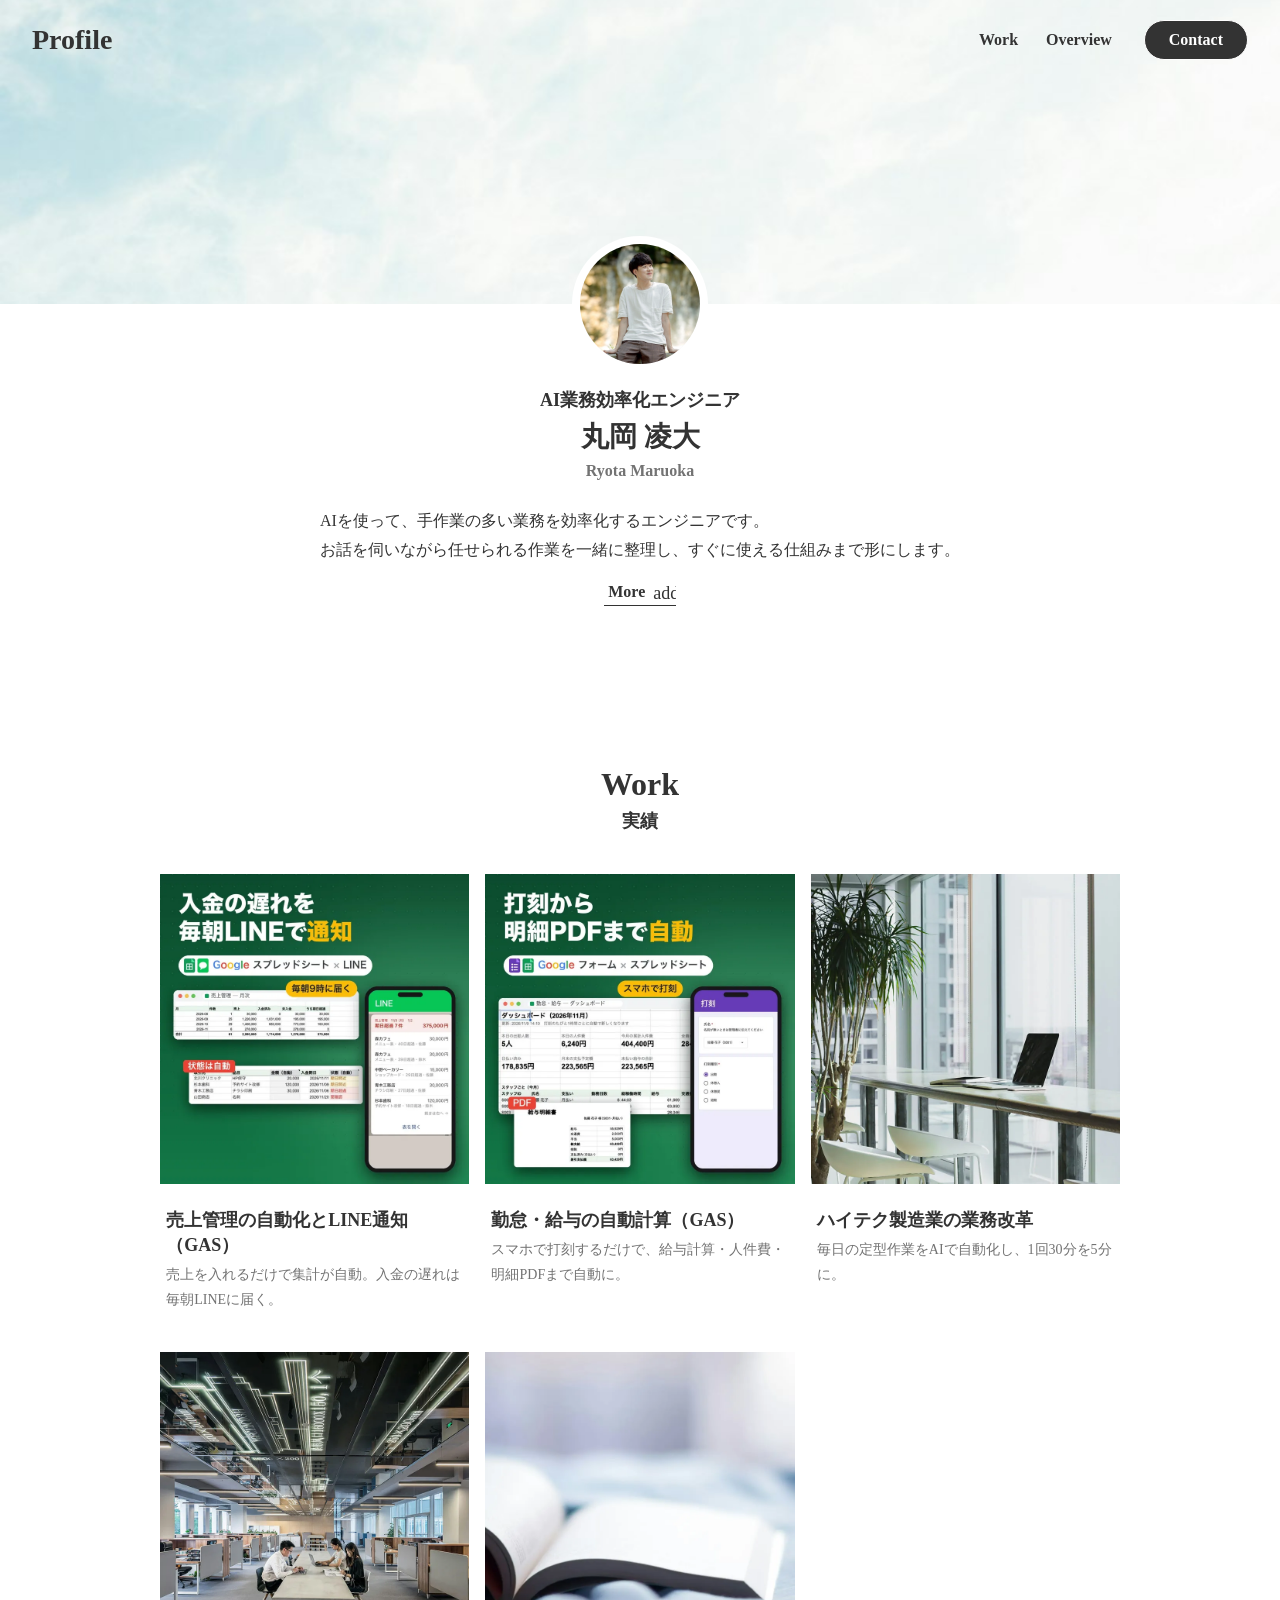
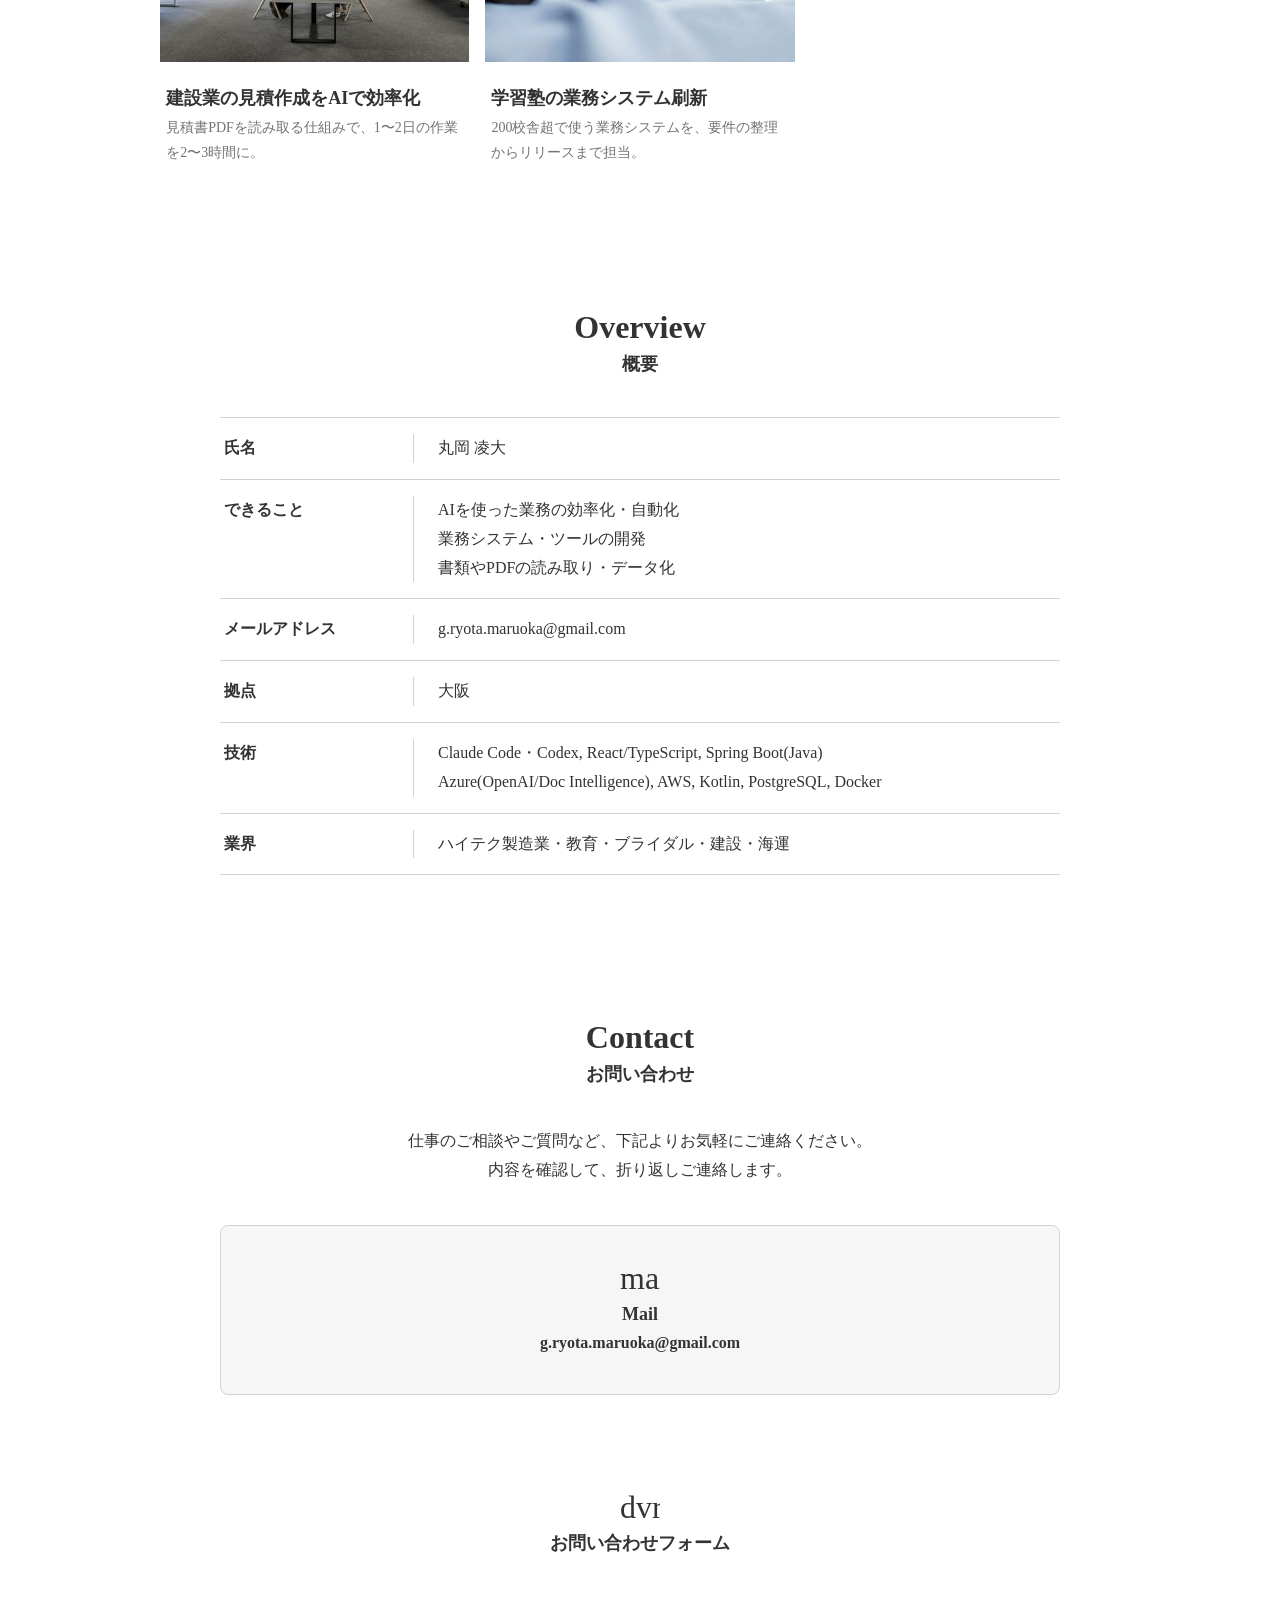
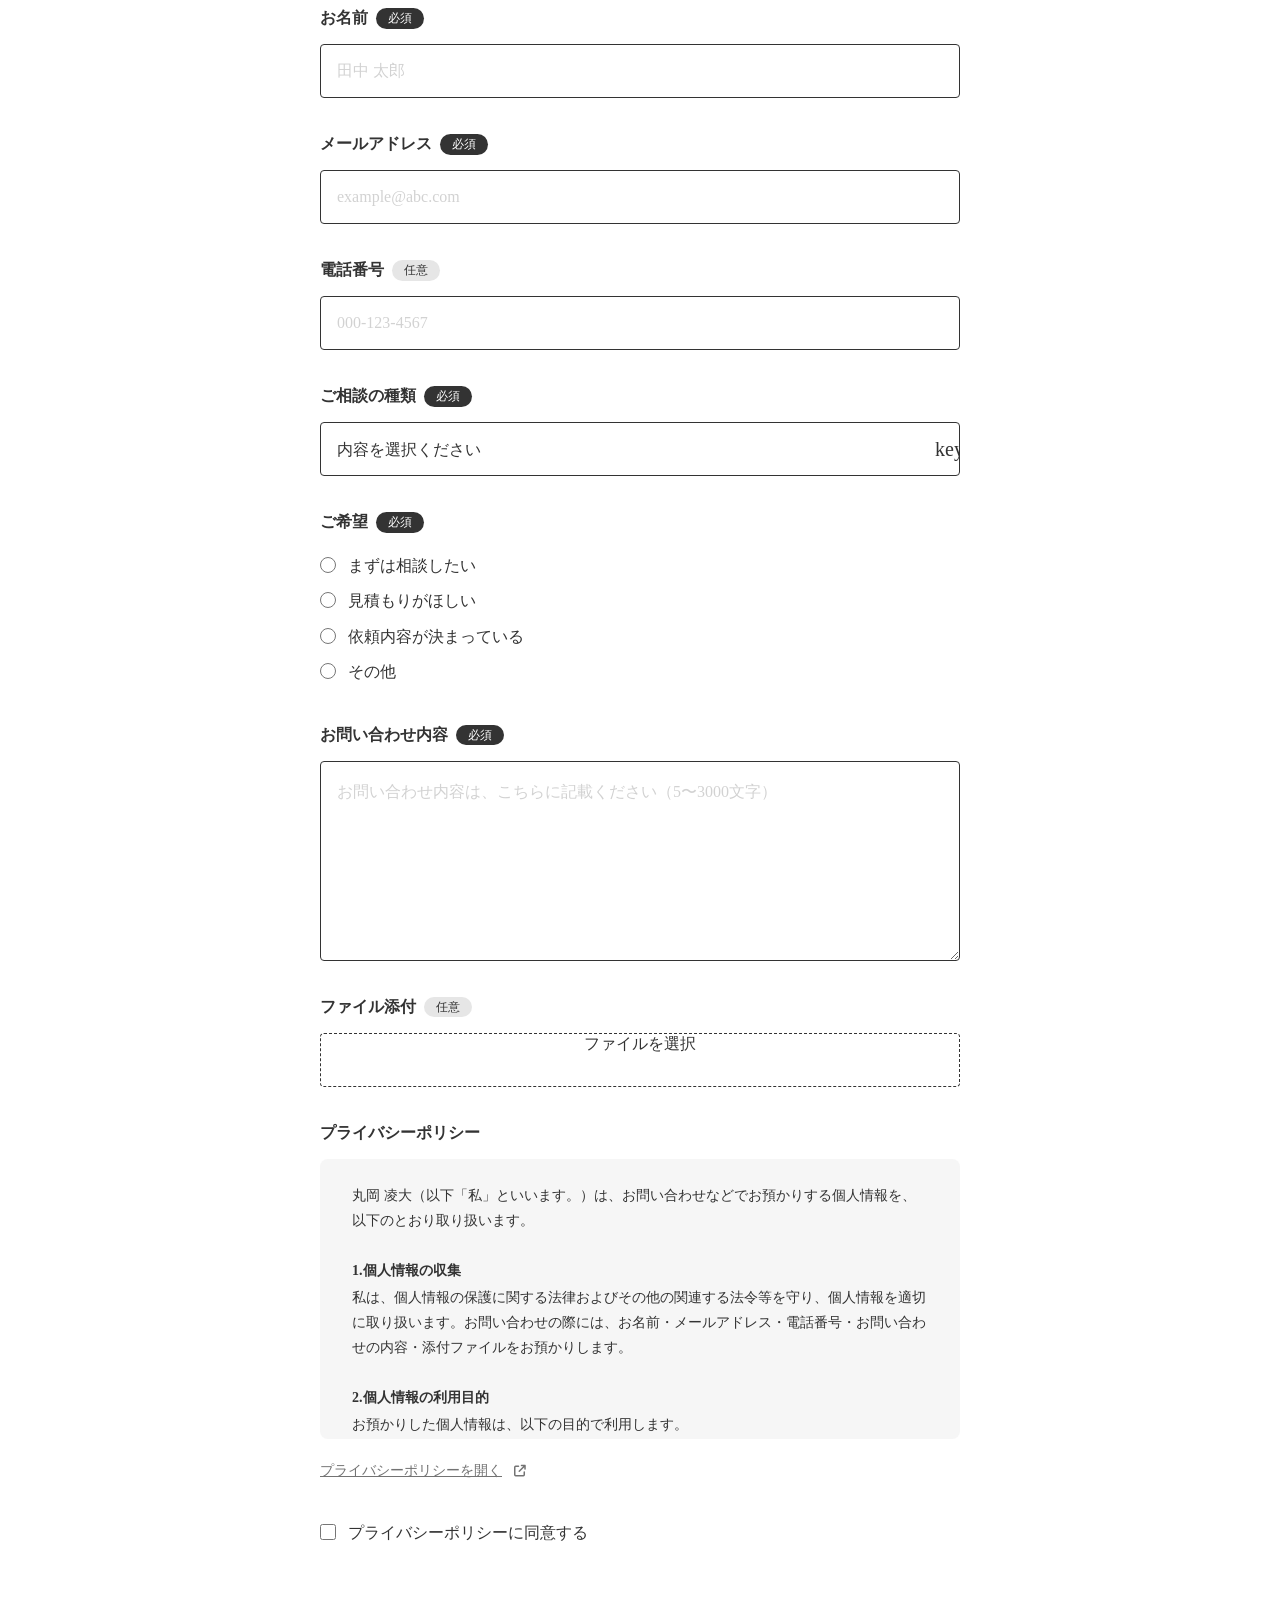
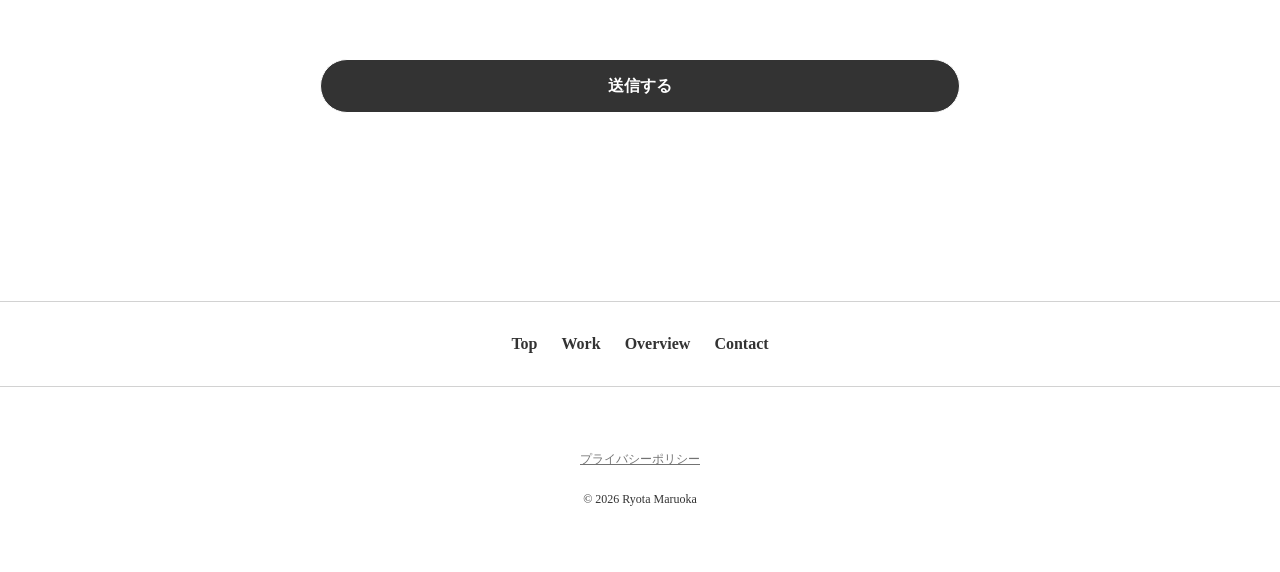
==== index.html @ a8e6a5d1 "公開前の48項目（メタ・OGP・favicon・構造化データ・WebP・CSS外出し・sitemap・404）" ====
<!doctype html>
<html lang="ja"><head>
<meta charset="utf-8">
<meta name="viewport" content="width=device-width, initial-scale=1">
<!-- meta:start（tools/release_meta.py が入れる。手で直さない） -->
<title>AI業務効率化エンジニア 丸岡 凌大｜ポートフォリオ</title>
<meta name="description" content="大阪のAI業務効率化エンジニア、丸岡 凌大のポートフォリオです。毎日の転記や集計の自動化、AIの業務への取り入れ、社内で使う小さなツールや業務システムの開発を、作業の聞き取りから仕組みづくり、使い始めるまで一人で担当します。Google Apps Script による勤怠・給与と売上管理の自動化の試作や、製造業・建設業・教育での業務改革とシステム開発の実績を、画面と結果つきで載せています。ご相談はページ下のお問い合わせフォームからどうぞ。">
<link rel="canonical" href="https://gryotamaruoka-dev.github.io/portfolio/">
<meta property="og:title" content="AI業務効率化エンジニア 丸岡 凌大｜ポートフォリオ">
<meta property="og:description" content="大阪のAI業務効率化エンジニア、丸岡 凌大のポートフォリオです。毎日の転記や集計の自動化、AIの業務への取り入れ、社内で使う小さなツールや業務システムの開発を、作業の聞き取りから仕組みづくり、使い始めるまで一人で担当します。Google Apps Script による勤怠・給与と売上管理の自動化の試作や、製造業・建設業・教育での業務改革とシステム開発の実績を、画面と結果つきで載せています。ご相談はページ下のお問い合わせフォームからどうぞ。">
<meta property="og:url" content="https://gryotamaruoka-dev.github.io/portfolio/">
<meta property="og:type" content="website">
<meta property="og:image" content="https://gryotamaruoka-dev.github.io/portfolio/assets/og/top.png">
<meta property="og:image:width" content="1200">
<meta property="og:image:height" content="630">
<meta property="og:site_name" content="丸岡 凌大 | ポートフォリオ">
<meta property="og:locale" content="ja_JP">
<meta name="twitter:card" content="summary_large_image">
<meta name="theme-color" content="#333333">
<link rel="icon" href="assets/brand/favicon.ico" sizes="any">
<link rel="icon" type="image/png" sizes="32x32" href="assets/brand/favicon-32.png">
<link rel="icon" type="image/png" sizes="16x16" href="assets/brand/favicon-16.png">
<link rel="apple-touch-icon" href="assets/brand/apple-touch-icon.png">
<link rel="manifest" href="site.webmanifest">
<script type="application/ld+json">{"@context": "https://schema.org", "@type": "WebSite", "name": "丸岡 凌大 | ポートフォリオ", "url": "https://gryotamaruoka-dev.github.io/portfolio/", "inLanguage": "ja"}</script>
<script type="application/ld+json">{"@context": "https://schema.org", "@type": "Person", "name": "丸岡 凌大", "alternateName": "Ryota Maruoka", "jobTitle": "AI業務効率化エンジニア", "url": "https://gryotamaruoka-dev.github.io/portfolio/", "image": "https://gryotamaruoka-dev.github.io/portfolio/assets/profile.webp", "email": "mailto:g.ryota.maruoka@gmail.com", "address": {"@type": "PostalAddress", "addressRegion": "大阪府", "addressCountry": "JP"}, "knowsAbout": ["AIを使った業務の効率化・自動化", "業務システム・ツールの開発", "書類やPDFの読み取り・データ化", "Google Apps Script"]}</script>
<!-- meta:end -->
<meta http-equiv="Content-Security-Policy" content="default-src 'self'; script-src 'self' https://challenges.cloudflare.com; style-src 'self' 'unsafe-inline' https://fonts.googleapis.com https://cdnjs.cloudflare.com; font-src 'self' data: https://fonts.gstatic.com https://cdnjs.cloudflare.com; img-src 'self' data:; connect-src https://script.google.com https://script.googleusercontent.com; frame-src https://challenges.cloudflare.com; base-uri 'self'; form-action 'none'; object-src 'none'">
<meta name="referrer" content="strict-origin-when-cross-origin">
<link rel="stylesheet" href="https://fonts.googleapis.com/css?family=Noto+Sans+JP:300,400,700,900&amp;subset=japanese">
<link rel="stylesheet" href="https://fonts.googleapis.com/css2?family=Inter:wght@100;200;300;400;500;600;700;800;900&amp;display=swap">
<link rel="stylesheet" href="https://fonts.googleapis.com/css?family=Lato:100,100i,300,300i,400,400i,700,700i,900,900i">
<link rel="stylesheet" href="https://fonts.googleapis.com/css2?family=Material+Symbols+Outlined:opsz,wght,FILL,GRAD@24,100..700,0..1,0&amp;display=block">
<link rel="stylesheet" href="https://fonts.googleapis.com/css2?family=Material+Symbols+Rounded:opsz,wght,FILL,GRAD@24,100..700,0..1,0&amp;display=block">
<link rel="stylesheet" href="https://fonts.googleapis.com/css2?family=Material+Symbols+Sharp:opsz,wght,FILL,GRAD@24,100..700,0..1,0&amp;display=block">
<link rel="stylesheet" href="https://fonts.googleapis.com/icon?family=Material+Icons">
<link rel="stylesheet" href="https://cdnjs.cloudflare.com/ajax/libs/font-awesome/6.5.1/css/all.min.css">
<link rel="stylesheet" href="style.css?v=1794260000000">
<link rel="stylesheet" href="index-page.css?v=e406dc08c9">
</head>
<body>
<div class="page"><div class="box sd r1"><header class="box sd r2"><div class="box sd r3"><a class="box sd r4"><p class="text sd r5">Profile</p></a><div class="box sd r6"><nav class="box sd r7"><ul class="box sd r8"><li class="box sd r9"><a class="box sd r10"><p class="text sd r11">Work</p><div class="box sd r12"></div></a></li><li class="box sd r17"><a class="box sd r18"><p class="text sd r19">Overview</p><div class="box sd r20"></div></a></li></ul></nav><div class="box sd r23"><a class="box sd r24"><p class="text sd r25">Contact</p></a></div><button class="box sd r26" type="button" aria-label="メニューを開く"><i class="material-icons sd r27">menu</i></button></div></div></header><main class="box sd r28"><div class="box sd r29"><div class="image sd r30"><div class="image-background bg-hero"></div></div></div><div class="box sd r31"><div class="box sd r32"><div class="image sd r33"><div class="image-background bg-profile" role="img" aria-label="丸岡のプロフィール写真"></div></div><p class="text dcb53ec8 sd r34">AI業務効率化エンジニア</p><h1 class="text sd r35">丸岡 凌大</h1><p class="text sd r36">Ryota Maruoka</p><p class="text 1f8a2a21 sd r46">AIを使って、手作業の多い業務を効率化するエンジニアです。<br>お話を伺いながら任せられる作業を一緒に整理し、すぐに使える仕組みまで形にします。</p><div class="box sd r47"><button class="button sd r48"><p class="text sd r49">More</p><p class="text sd absolute r50">Close<br></p><i aria-hidden="true" class="material-symbols-outlined material-symbols sd r51">add</i><div class="box sd absolute r52"></div><div class="box sd absolute r53"></div></button><div class="box sd r54"><div class="box sd r55"><p class="text 1f8a2a21 sd r56">こんなご相談をお受けしています。<br>・毎日の転記や集計を自動にしたい<br>・AIを業務に取り入れたいが、何から始めればよいか分からない<br>・社内で使う小さなツールや業務システムを作りたい<br>作業の聞き取りから、仕組みづくり、使い始めるまでを一人で担当します。</p></div></div></div></div><div class="box sd r57"></div></div><section class="box sd r73" aria-label="Work 実績"><div class="box sd r74"><div class="box sd r75"><h2 class="text ee9a36bf sd r76">Work</h2><p class="text ed8306b5 sd r77">実績</p></div><ul class="box sd r78"><li class="box sd r79"><a href="works/uriage-gas.html" class="work-link"><div class="box sd r80"><div class="box sd r81"><img loading="lazy" decoding="async" width="800" height="800" alt="売上管理の月次の集計と、LINE に届く通知の画面" src="assets/work-uriage-thumb.webp" class="img sd r82"></div><div class="box sd r83"><h3 class="text dcb53ec8 sd r84">売上管理の自動化とLINE通知（GAS）</h3><p class="text 8283ad1f sd r85">売上を入れるだけで集計が自動。入金の遅れは毎朝LINEに届く。</p></div></div></a></li><li class="box sd r79"><a href="works/kintai-gas.html" class="work-link"><div class="box sd r80"><div class="box sd r81"><img loading="lazy" decoding="async" width="800" height="800" alt="勤怠・給与のダッシュボードの画面" src="assets/work-kintai-thumb.webp" class="img sd r82"></div><div class="box sd r83"><h3 class="text dcb53ec8 sd r84">勤怠・給与の自動計算（GAS）</h3><p class="text 8283ad1f sd r85">スマホで打刻するだけで、給与計算・人件費・明細PDFまで自動に。</p></div></div></a></li><li class="box sd r79"><a href="works/ai-bpr.html" class="work-link"><div class="box sd r80"><div class="box sd r81"><img loading="lazy" decoding="async" width="800" height="800" alt="" src="assets/3048f4d47a46.webp" class="img sd r82"></div><div class="box sd r83"><h3 class="text dcb53ec8 sd r84">ハイテク製造業の業務改革</h3><p class="text 8283ad1f sd r85">毎日の定型作業をAIで自動化し、1回30分を5分に。</p></div></div></a></li><li class="box sd r86"><a href="works/estimate-ai.html" class="work-link"><div class="box sd r87"><div class="box sd r88"><img loading="lazy" decoding="async" width="800" height="800" alt="" src="assets/1ed0d5e38161.webp" class="img sd r89"></div><div class="box sd r90"><h3 class="text dcb53ec8 sd r91">建設業の見積作成をAIで効率化</h3><p class="text 8283ad1f sd r92">見積書PDFを読み取る仕組みで、1〜2日の作業を2〜3時間に。</p></div></div></a></li><li class="box sd r93"><a href="works/juku-system.html" class="work-link"><div class="box sd r94"><div class="box sd r95"><img loading="lazy" decoding="async" width="800" height="800" alt="" src="assets/0348db44d5a6.webp" class="img sd r96"></div><div class="box sd r97"><h3 class="text dcb53ec8 sd r98">学習塾の業務システム刷新</h3><p class="text 8283ad1f sd r99">200校舎超で使う業務システムを、要件の整理からリリースまで担当。</p></div></div></a></li></ul></div></section><section class="box sd r106" aria-label="Overview 概要"><div class="box sd r107"><div class="box sd r108"><h2 class="text ee9a36bf sd r109">Overview</h2><p class="text ed8306b5 sd r110">概要</p></div><ul class="box sd r111"><li class="box sd r112"><div class="box sd r113"><div class="box sd r114"><h3 class="text 13bd5f57 sd r115">氏名</h3><div class="box sd absolute r116"></div></div><p class="text 1f8a2a21 sd r117">丸岡 凌大</p></div></li><li class="box sd r118"><div class="box sd r119"><div class="box sd r120"><h3 class="text 13bd5f57 sd r121">できること</h3><div class="box sd absolute r122"></div></div><p class="text 1f8a2a21 sd r123">AIを使った業務の効率化・自動化<br>業務システム・ツールの開発<br>書類やPDFの読み取り・データ化</p></div></li><li class="box sd r124"><div class="box sd r125"><div class="box sd r126"><h3 class="text 13bd5f57 sd r127">メールアドレス</h3><div class="box sd absolute r128"></div></div><p class="text 1f8a2a21 sd r129">g.ryota.maruoka@gmail.com</p></div></li><li class="box sd r136"><div class="box sd r137"><div class="box sd r138"><h3 class="text 13bd5f57 sd r139">拠点</h3><div class="box sd absolute r140"></div></div><p class="text 1f8a2a21 sd r141">大阪</p></div></li><li class="box sd r142"><div class="box sd r143"><div class="box sd r144"><h3 class="text 13bd5f57 sd r145">技術</h3><div class="box sd absolute r146"></div></div><p class="text 1f8a2a21 sd r147">Claude Code・Codex, React/TypeScript, Spring Boot(Java)<br>Azure(OpenAI/Doc Intelligence), AWS, Kotlin, PostgreSQL, Docker</p></div></li><li class="box sd r148"><div class="box sd r149"><div class="box sd r150"><h3 class="text 13bd5f57 sd r151">業界</h3><div class="box sd absolute r152"></div></div><p class="text 1f8a2a21 sd r153">ハイテク製造業・教育・ブライダル・建設・海運</p></div></li></ul></div></section><section class="box sd r155" aria-label="Contact お問い合わせ"><div class="box sd r156"><div class="box sd r157"><h2 class="text ee9a36bf sd r158">Contact</h2><p class="text ed8306b5 sd r159">お問い合わせ</p></div><p class="text 1f8a2a21 sd r160">仕事のご相談やご質問など、下記よりお気軽にご連絡ください。<br>内容を確認して、折り返しご連絡します。</p><div class="box sd r161"><a href="mailto:g.ryota.maruoka@gmail.com" class="box sd r162"><i class="material-symbols-outlined material-symbols sd r163">mail_outline</i><div class="box sd r164"><p class="text dcb53ec8 sd r165">Mail</p><p class="text 13bd5f57 sd r166">g.ryota.maruoka@gmail.com</p></div></a></div><div class="box sd r177"><i class="material-symbols-outlined material-symbols sd r178">dvr</i><h3 class="text dcb53ec8 sd r179">お問い合わせフォーム</h3><form name="お問い合わせフォーム" class="form sd r180" id="contact-form" data-endpoint="https://script.google.com/macros/s/AKfycbxybPlpJHvPiABtnQP-vf3SPsj-H_d_gJrHRan_QUI1A7oVPyzrt53uV04S5vzN6h0/exec" data-sitekey="0x4AAAAAAF52sQ0TiVy5_7dK"><div class="hp-field" aria-hidden="true"><label>空けておいてください<input type="text" name="website" tabindex="-1" autocomplete="off"></label></div><div class="box sd r181"><div class="box sd r182"><label class="text sd r183" for="f-name">お名前</label><div class="box sd r184"><p class="text sd r185">必須<br></p></div></div><input name="お名前" id="f-name" aria-label="お名前（必須）" autocomplete="name" placeholder="田中 太郎" required="" maxlength="50" type="text" class="input r186" value=""></div><div class="box sd r187"><div class="box sd r188"><label class="text sd r189" for="f-email">メールアドレス</label><div class="box sd r190"><p class="text sd r191">必須<br></p></div></div><input name="メールアドレス" id="f-email" aria-label="メールアドレス（必須）" autocomplete="email" placeholder="example@abc.com" required="" maxlength="254" type="email" class="input r192" value=""></div><div class="box sd r193"><div class="box sd r194"><label class="text sd r195" for="f-tel">電話番号</label><div class="box sd r196"><p class="text sd r197">任意<br></p></div></div><input name="電話番号" id="f-tel" aria-label="電話番号（任意）" autocomplete="tel" placeholder="000-123-4567" maxlength="20" type="tel" class="input r198" value=""></div><div class="box sd r199"><div class="box sd r200"><label class="text sd r201" for="f-kind">ご相談の種類</label><div class="box sd r202"><p class="text sd r203">必須<br></p></div></div><div class="box sd r204"><select name="ご相談の種類" id="f-kind" aria-label="ご相談の種類（必須）" required="" class="select sd r205"><option selected="" value="">内容を選択ください</option><option value="業務の自動化・効率化">業務の自動化・効率化</option><option value="AIの導入・活用">AIの導入・活用</option><option value="システム・ツールの開発">システム・ツールの開発</option><option value="その他">その他</option></select><i class="material-icons sd absolute r206">keyboard_arrow_down</i></div></div><div class="box sd r207"><div class="box sd r208"><p class="text sd r209">ご希望</p><div class="box sd r210"><p class="text sd r211">必須<br></p></div></div><div class="box sd r212" role="radiogroup" aria-label="ご希望（必須）"><div class="box sd r213"><input name="ご希望" required="" class="radio sd r214" type="radio" value="まずは相談したい" aria-label="まずは相談したい"><span class="text sd r215">まずは相談したい</span></div><div class="box sd r216"><input name="ご希望" required="" class="radio sd r217" type="radio" value="見積もりがほしい" aria-label="見積もりがほしい"><span class="text sd r218">見積もりがほしい</span></div><div class="box sd r219"><input name="ご希望" required="" class="radio sd r220" type="radio" value="依頼内容が決まっている" aria-label="依頼内容が決まっている"><span class="text sd r221">依頼内容が決まっている</span></div><div class="box sd r222"><input name="ご希望" required="" class="radio sd r223" type="radio" value="その他" aria-label="その他"><span class="text sd r224">その他</span></div></div></div><div class="box sd r225"><div class="box sd r226"><label class="text sd r227" for="f-message">お問い合わせ内容</label><div class="box sd r228"><p class="text sd r229">必須<br></p></div></div><textarea name="お問い合わせ内容" id="f-message" aria-label="お問い合わせ内容（必須）" placeholder="お問い合わせ内容は、こちらに記載ください（5〜3000文字）" required="" minlength="5" maxlength="3000" class="textarea r230"></textarea></div><div class="box sd r231"><div class="box sd r232"><label class="text sd r233" for="f-file">ファイル添付</label><div class="box sd r234"><p class="text sd r235">任意<br></p></div></div><label class="file sd r236"><input type="file" name="ファイル" id="f-file" aria-label="ファイル添付（任意）" accept=".pdf,.png,.jpg,.jpeg,.gif,.webp,.docx,.xlsx,.pptx,.csv,.txt">ファイルを選択</label></div><div class="box sd r237"><div class="box sd r238"><p class="text sd r239">プライバシーポリシー</p></div><div class="box sd r240"><div class="box sd r241"><p class="text 8283ad1f sd r242">丸岡 凌大（以下「私」といいます。）は、お問い合わせなどでお預かりする個人情報を、以下のとおり取り扱います。</p><p class="text sd r243">1.個人情報の収集</p><p class="text 8283ad1f sd r244">私は、個人情報の保護に関する法律およびその他の関連する法令等を守り、個人情報を適切に取り扱います。お問い合わせの際には、お名前・メールアドレス・電話番号・お問い合わせの内容・添付ファイルをお預かりします。</p><p class="text sd r245">2.個人情報の利用目的</p><p class="text 8283ad1f sd r246">お預かりした個人情報は、以下の目的で利用します。<br>・お問い合わせへの返信<br>・ご相談内容の確認と、お見積り・ご提案の作成<br>・ご依頼いただいた業務の実施とご連絡</p><p class="text sd r247">3.個人情報の第三者提供</p><p class="text 8283ad1f sd r248">法令に基づく場合を除き、ご本人の同意なく個人情報を第三者に提供しません。</p><p class="text sd r249">4.個人情報の安全管理</p><p class="text 8283ad1f sd r250">お預かりした個人情報は、漏えい・紛失・改ざんが起きないよう適切に管理し、不要になったものは速やかに削除します。</p><p class="text sd r251">5.外部サービスの利用</p><p class="text 8283ad1f sd r252">メールなど、業務で使うクラウドサービスに個人情報を保存することがあります。その場合も、上記の利用目的の範囲内で取り扱います。</p><p class="text sd r253">6.事業者の氏名</p><p class="text 8283ad1f sd r254">丸岡 凌大（個人）</p><p class="text sd r255">7.お問い合わせ窓口</p><p class="text 8283ad1f sd r256">ご自身の個人情報の開示・訂正・削除などをご希望の場合は、以下までご連絡ください。<br>・メールアドレス：g.ryota.maruoka@gmail.com<br><br>2026年11月9日 制定</p></div></div><div class="box sd r257"><a class="box sd r258" href="privacy.html" target="_blank" rel="noopener"><p class="text sd r259">プライバシーポリシーを開く</p><i aria-label="新規タブで開く" class="fa-solid fa-arrow-up-right-from-square sd r260"></i></a></div><div class="box sd r261"><input name="プライバシーポリシー同意" aria-label="プライバシーポリシーに同意する" required="" class="checkbox sd r262" type="checkbox"><p class="text sd r263">プライバシーポリシーに同意する</p></div></div><div class="cf-turnstile-slot" id="turnstile-slot"></div><button class="button sd r264" type="submit"><p class="text 1fa5f15e sd r265">送信する</p></button><p class="form-status" id="form-status" role="status" aria-live="polite"></p></form></div></div></section></main><footer class="box sd r266"><div class="box sd r267"><ul class="box sd r268"><li class="box sd r269"><a class="box sd r270"><p class="text sd r271">Top</p></a></li><li class="box sd r272"><a class="box sd r273"><p class="text sd r274">Work</p></a></li><li class="box sd r278"><a class="box sd r279"><p class="text sd r280">Overview</p></a></li><li class="box sd r281"><a class="box sd r282"><p class="text sd r283">Contact</p></a></li></ul></div><div class="box sd r284"><div class="box sd r285"><a class="text sd r286" href="privacy.html">プライバシーポリシー</a></div><p class="text sd r287">© 2026 Ryota Maruoka</p></div></footer></div></div>
<script src="site.js?v=1794197414207"></script>
<script src="contact.js?v=3" defer></script>


</body></html>
---- style.css ----
:root { --s-color-c5a1d1c1: #333333ff; --s-color-5a88359d: rgb(255, 255, 255); --s-color-c3ab30de: #00000; --s-color-739b2669: #737373ff; --s-color-1b97f573: #d2d2d2ff; --s-color-2cb51ab0: #e6e6e6; --s-color-f3a89775: #f6f6f6ff; --s-color-cb8aa07e: linear-gradient(90deg, rgba(0, 0, 0, 0.2), rgba(102, 102, 102, 0.2)); }
:root { --s-font-408a7a1b: 'Hiragino Kaku Gothic ProN','ヒラギノ角ゴ ProN'; --s-font-bfb15311: Lato,'Hiragino Kaku Gothic ProN','ヒラギノ角ゴ ProN'; }

*, *::before, *::after { box-sizing: border-box; }
html, body { margin: 0; padding: 0; }
body { -webkit-font-smoothing: antialiased; color: var(--s-color-c5a1d1c1); }
a { color: inherit; text-decoration: none; }
p, h1, h2, h3, h4, h5, h6, ul, ol, figure { margin: 0; padding: 0; }
.page { display: flex; flex-direction: column; min-height: 100vh; }
.sd { display: flex; flex-direction: column; flex: none; flex-wrap: nowrap; position: relative;
      align-items: center; align-content: center; max-width: 100%; }
.text.sd { display: block; white-space: pre-wrap; overflow-wrap: break-word; }
img.sd { display: block; object-fit: cover; }
:where(input.sd, textarea.sd, select.sd, button.sd) { font: inherit; border: none; background: none; }
:where(button.sd) { cursor: pointer; }
.image-background { position: absolute; inset: 0; background-size: cover; background-position: center; }
.absolute { position: absolute; }
html { scroll-behavior: smooth; }
/* More を押すと自己紹介の続きを出す（site.js が is-open を付ける） */
.is-open > .more-panel { height: auto !important; }
.is-open > button > .text.absolute { opacity: 1 !important; translate: 0 0 !important; }
.is-open > button > .text:not(.absolute) { opacity: 0; }
.is-open > button > .material-symbols { rotate: 45deg; }

.r1 { place-content: center flex-start; align-items: center; background: var(--s-color-5a88359d); flex-flow: column; height: 100%; width: 100%; }
.r2 { place-content: center; align-items: center; backdrop-filter: blur(0px); background: transparent; flex: 0 0 auto; flex-wrap: nowrap; height: 80px; margin: 0px; mix-blend-mode: normal; position: relative; transition-delay: 500ms; width: 100%; z-index: 5; }
.r2 { padding: 16px 24px; }
.r3 { align-content: flex-start; align-items: flex-start; background: transparent; border-radius: 32px; flex: 0 0 auto; flex-flow: row; margin: 0px; width: 100%; }
.r3 { gap: 40px; justify-content: space-between; padding: 8px; }
.r4 { flex: 0 0 auto; flex-wrap: nowrap; justify-content: center; }
.r4 { align-content: flex-start; align-items: flex-start; padding: 0px; width: calc(20% - 32px); }
.r5 { color: var(--s-color-c5a1d1c1); font-family: var(--s-font-bfb15311); font-weight: 700; height: auto; line-height: 1.4; text-align: left; width: auto; max-width: 100%; justify-content: flex-start; }
.r5 { font-size: 28px; }
.r6 { align-content: center; align-items: center; flex: 0 0 auto; flex-flow: row; }
.r6 { gap: 16px; justify-content: flex-end; padding: 0px; width: calc(80% - 8px); }
.r7 { place-content: center flex-start; align-items: center; flex-flow: wrap; padding: 0px; max-width: 100%; }
.r7 { gap: 0px; }
.r8 { place-content: center flex-end; align-items: center; flex-flow: wrap; gap: 0px; padding: 0px; max-width: 100%; }
.r9 { place-content: center; align-items: center; flex-flow: column; padding: 0px; max-width: 100%; }
.r10 { place-content: center; align-items: center; border-radius: 0px; flex-flow: column; padding: 4px 16px 4px 12px; max-width: 100%; }
.r11 { color: var(--s-color-c5a1d1c1); flex: 0 0 auto; font-family: var(--s-font-bfb15311); font-feature-settings: "palt"; font-style: normal; font-weight: 700; height: auto; letter-spacing: normal; line-height: 1.75; text-align: left; text-decoration: none; width: auto; max-width: 100%; justify-content: flex-start; }
.r11 { font-size: 16px; }
.r12 { background: var(--s-color-c5a1d1c1); flex: 0 0 auto; height: 1px; width: 0%; }
.r13 { place-content: center; align-items: center; flex-flow: column; padding: 0px; max-width: 100%; }
.r14 { place-content: center; align-items: center; border-radius: 0px; flex-flow: column; padding: 4px 16px 4px 12px; max-width: 100%; }
.r15 { color: var(--s-color-c5a1d1c1); flex: 0 0 auto; font-family: var(--s-font-bfb15311); font-feature-settings: "palt"; font-style: normal; font-weight: 700; height: auto; letter-spacing: normal; line-height: 1.75; text-align: left; text-decoration: none; width: auto; max-width: 100%; justify-content: flex-start; }
.r15 { font-size: 16px; }
.r16 { background: var(--s-color-c5a1d1c1); flex: 0 0 auto; height: 1px; width: 0%; }
.r17 { place-content: center; align-items: center; flex-flow: column; padding: 0px; max-width: 100%; }
.r18 { place-content: center; align-items: center; border-radius: 0px; flex-flow: column; padding: 4px 16px 4px 12px; max-width: 100%; }
.r19 { color: var(--s-color-c5a1d1c1); flex: 0 0 auto; font-family: var(--s-font-bfb15311); font-feature-settings: "palt"; font-style: normal; font-weight: 700; height: auto; letter-spacing: normal; line-height: 1.75; text-align: left; text-decoration: none; width: auto; max-width: 100%; justify-content: flex-start; }
.r19 { font-size: 16px; }
.r20 { background: var(--s-color-c5a1d1c1); flex: 0 0 auto; height: 1px; width: 0%; }
.r21 { place-content: center; align-items: center; background: transparent; flex: 0 0 auto; flex-flow: column; gap: 4px; height: 42px; width: 42px; max-width: 100%; }
.r21 { border-radius: 32px; display: flex; padding: 0px; }
.r22 { display: inline-flex; align-items: center; justify-content: center; color: var(--s-color-c5a1d1c1); font-size: 20px; max-width: 100%; }
.r23 { place-content: center flex-start; align-items: center; flex-flow: row; height: auto; padding: 0px; width: auto; max-width: 100%; }
.r23 { display: flex; gap: 8px; }
.r24 { place-content: center; align-items: center; background: var(--s-color-c5a1d1c1); border-bottom: 1px solid var(--s-color-5a88359d); border-left: 1px solid var(--s-color-5a88359d); border-right: 1px solid var(--s-color-5a88359d); border-top: 1px solid var(--s-color-5a88359d); display: flex; flex-flow: row; gap: 4px; height: auto; width: auto; max-width: 100%; }
.r24 { border-radius: 32px; padding: 8px 24px; }
.r25 { color: var(--s-color-5a88359d); font-family: var(--s-font-bfb15311); font-size: 16px; font-weight: 700; height: auto; line-height: 1.4; text-align: left; width: auto; max-width: 100%; justify-content: flex-start; }
.r26 { place-content: center; align-items: center; flex-flow: row; height: auto; padding: 0px; width: auto; max-width: 100%; }
.r26 { display: none; }
.r27 { display: inline-flex; align-items: center; justify-content: center; color: var(--s-color-c5a1d1c1); max-width: 100%; }
.r27 { font-size: 32px; }
.r28 { place-content: center flex-start; align-items: center; flex: 0 0 auto; flex-flow: column; gap: 0px; margin: -80px 0px 0px; padding: 0px; width: 100%; z-index: 1; }
.r29 { place-content: center; align-items: center; background: transparent; flex: 0 0 auto; flex-flow: column; width: 100%; }
.r29 { height: 304px; }
.r30 { flex: 0 0 auto; height: 100%; width: 100%; }
.r30 > .image-background { background-position: center center; }
.r31 { place-content: center flex-start; align-items: center; background: transparent; flex-flow: column; height: auto; margin: 0px; padding: 0px 0px 56px; width: 100%; }
.r32 { place-content: center; align-items: center; background: transparent; flex: 0 0 auto; flex-flow: column; }
.r32 { height: calc(100% + 60px); margin: -60px 0px 0px; padding: 0px 80px; width: 800px; }
.r33 { background: var(--s-color-f3a89775); border-radius: 50%; flex: 0 0 auto; max-width: 100%; overflow: hidden; }
.r33 { box-shadow: 0px 0px 0px 8px var(--s-color-5a88359d); height: 120px; margin: 0px 0px 24px; width: 120px; }
.r34 { color: var(--s-color-c5a1d1c1); flex: 0 0 auto; height: auto; text-align: center; width: 100%; font-family: var(--s-font-408a7a1b); font-weight: 900; line-height: 1.4; justify-content: center; }
.r34 { margin: 0px 0px 4px; font-size: 18px; }
.r35 { color: var(--s-color-c5a1d1c1); flex: 0 0 auto; font-family: var(--s-font-408a7a1b); font-weight: 900; height: auto; line-height: 1.4; margin: 0px; text-align: center; width: 100%; justify-content: center; }
.r35 { font-size: 28px; }
.r36 { color: var(--s-color-739b2669); flex: 0 0 auto; font-family: var(--s-font-bfb15311); font-weight: 700; height: auto; line-height: 1.4; text-align: center; width: 100%; justify-content: center; }
.r36 { font-size: 16px; margin: 4px 0px 0px; }
.r37 { place-content: center; align-items: center; background: transparent; flex: 0 0 auto; flex-flow: wrap; height: auto; margin: 16px 0px 0px; width: 100%; }
.r37 { gap: 12px; }
.r38 { place-content: center; align-items: center; background: var(--s-color-c5a1d1c1); border-radius: 50%; flex: 0 0 auto; flex-flow: column; max-width: 100%; }
.r38 { height: 40px; width: 40px; }
.r39 { display: inline-flex; align-items: center; justify-content: center; color: var(--s-color-5a88359d); max-width: 100%; }
.r39 { font-size: 20px; }
.r40 { place-content: center; align-items: center; background: var(--s-color-c5a1d1c1); border-radius: 50%; flex: 0 0 auto; flex-flow: column; max-width: 100%; }
.r40 { height: 40px; width: 40px; }
.r41 { display: inline-flex; align-items: center; justify-content: center; color: var(--s-color-5a88359d); max-width: 100%; }
.r41 { font-size: 20px; }
.r42 { place-content: center; align-items: center; background: var(--s-color-c5a1d1c1); border-radius: 50%; flex: 0 0 auto; flex-flow: column; max-width: 100%; }
.r42 { height: 40px; width: 40px; }
.r43 { display: inline-flex; align-items: center; justify-content: center; color: var(--s-color-5a88359d); max-width: 100%; }
.r43 { font-size: 20px; }
.r44 { place-content: center; align-items: center; background: var(--s-color-c5a1d1c1); border-radius: 50%; flex: 0 0 auto; flex-flow: column; max-width: 100%; }
.r44 { height: 40px; width: 40px; }
.r45 { display: inline-flex; align-items: center; justify-content: center; color: var(--s-color-5a88359d); max-width: 100%; }
.r45 { font-size: 20px; }
.r46 { color: var(--s-color-c5a1d1c1); flex: 0 0 auto; font-family: var(--s-font-408a7a1b); font-weight: 400; height: auto; line-height: 1.8; margin: 24px 0px 0px; text-align: left; width: 100%; justify-content: flex-start; }
.r46 { font-size: 16px; }
.r47 { place-content: center flex-start; align-items: center; background: var(--s-color-c3ab30de); border-radius: 0px; flex: 0 0 auto; flex-flow: column; height: auto; margin: 16px 0px; padding: 0px; width: 100%; }
.r48 { place-content: center space-between; align-items: center; background: var(--s-color-c3ab30de); border-radius: 0px; flex-flow: row; gap: 8px; height: auto; margin: 0px 0px 8px; padding: 4px 0px 4px 4px; width: auto; max-width: 100%; }
.r49 { color: var(--s-color-c5a1d1c1); font-family: var(--s-font-bfb15311); font-weight: 700; height: auto; line-height: 1; opacity: 1; text-align: center; text-decoration: none; translate: 0px -1px; width: auto; max-width: 100%; justify-content: center; }
.r49 { font-size: 16px; }
.r50 { inset: 4px auto auto 2px; color: var(--s-color-c5a1d1c1); flex: 0 0 auto; font-family: var(--s-font-bfb15311); font-weight: 700; height: 100%; line-height: 1; opacity: 0; position: absolute; text-align: center; text-decoration: none; translate: 0px -10px; width: auto; z-index: 1; max-width: 100%; justify-content: center; }
.r50 { font-size: 16px; }
.r51 { display: inline-flex; align-items: center; justify-content: center; color: var(--s-color-c5a1d1c1); font-size: 18px; margin: 0px; padding: 0px; rotate: 0deg; max-width: 100%; }
.r52 { background: var(--s-color-c5a1d1c1); inset: auto auto 0px 0px; flex: 0 0 auto; height: 1px; position: absolute; width: calc(100% - 0px); z-index: 1; }
.r53 { background: var(--s-color-c5a1d1c1); inset: auto auto 0px 0px; flex: 0 0 auto; height: 1px; opacity: 0; position: absolute; scale: 0 1; transform-origin: left center; width: calc(100% - 0px); z-index: 1; }
.r54 { place-content: center flex-start; align-items: center; background: var(--s-color-c3ab30de); flex: 0 0 auto; flex-flow: column; height: 0px; margin: 8px 0px; opacity: 1; overflow: hidden; padding: 0px; width: 100%; }
.r55 { place-content: center; align-items: center; background: var(--s-color-c3ab30de); flex: 0 0 auto; flex-flow: column; height: auto; opacity: 1; padding: 0px; width: 100%; }
.r56 { color: var(--s-color-c5a1d1c1); flex: 0 0 auto; height: auto; text-align: left; width: 100%; font-family: var(--s-font-408a7a1b); font-weight: 400; line-height: 1.8; justify-content: flex-start; }
.r56 { font-size: 16px; }
.r57 { place-content: center; align-items: center; flex: 0 0 auto; flex-flow: column; margin: 0px; }
.r57 { padding: 0px 80px; width: 1120px; }
.r58 { place-content: stretch flex-start; align-items: stretch; flex: 0 0 auto; padding: 0px; width: 100%; }
.r58 { flex-flow: wrap; gap: 16px; }
.r59 { place-content: center; align-items: center; background: var(--s-color-5a88359d); border-radius: 8px; flex: 0 0 auto; flex-flow: row; gap: 0px 24px; height: auto; padding: 0px; }
.r59 { width: calc(50% - 8px); }
.r60 { place-content: center; align-items: center; border-bottom: 1px solid var(--s-color-1b97f573); border-left: 1px solid var(--s-color-1b97f573); border-radius: 8px; border-right: 1px solid var(--s-color-1b97f573); border-top: 1px solid var(--s-color-1b97f573); flex: 0 0 auto; flex-flow: row; gap: 0px 24px; width: calc(100% - 0px); }
.r60 { padding: 16px; }
.r61 { place-content: center; align-items: center; flex: 0 0 auto; flex-flow: row; gap: 0px 24px; overflow: hidden; padding: 0px; width: calc(30% - 16.8px); }
.r62 { flex: 0 0 auto; height: auto; width: calc(100% - 0px); }
.r63 { place-content: flex-start center; align-items: flex-start; flex: 1 1 0%; flex-flow: column; gap: 4px 32px; padding: 0px 0px 2px; width: auto; max-width: 100%; }
.r64 { color: var(--s-color-c5a1d1c1); flex: 0 0 auto; font-family: var(--s-font-408a7a1b); font-weight: 900; height: auto; line-height: 1.4; text-align: left; width: 100%; justify-content: flex-start; }
.r64 { font-size: 18px; }
.r65 { color: var(--s-color-739b2669); flex: 0 0 auto; height: auto; text-align: left; width: 100%; font-family: var(--s-font-408a7a1b); font-size: 14px; font-weight: 400; line-height: 1.8; justify-content: flex-start; }
.r66 { place-content: center; align-items: center; background: var(--s-color-5a88359d); border-radius: 8px; flex: 0 0 auto; flex-flow: row; gap: 0px 24px; height: auto; padding: 0px; }
.r66 { width: calc(50% - 8px); }
.r67 { place-content: center; align-items: center; border-bottom: 1px solid var(--s-color-1b97f573); border-left: 1px solid var(--s-color-1b97f573); border-radius: 8px; border-right: 1px solid var(--s-color-1b97f573); border-top: 1px solid var(--s-color-1b97f573); flex: 0 0 auto; flex-flow: row; gap: 0px 24px; width: calc(100% - 0px); }
.r67 { padding: 16px; }
.r68 { place-content: center; align-items: center; flex: 0 0 auto; flex-flow: row; gap: 0px 24px; overflow: hidden; padding: 0px; width: calc(30% - 16.8px); }
.r69 { flex: 0 0 auto; height: auto; width: calc(100% - 0px); }
.r70 { place-content: flex-start center; align-items: flex-start; flex: 1 1 0%; flex-flow: column; gap: 4px 32px; padding: 0px 0px 2px; width: auto; max-width: 100%; }
.r71 { color: var(--s-color-c5a1d1c1); flex: 0 0 auto; font-family: var(--s-font-408a7a1b); font-weight: 900; height: auto; line-height: 1.4; text-align: left; width: 100%; justify-content: flex-start; }
.r71 { font-size: 18px; }
.r72 { color: var(--s-color-739b2669); flex: 0 0 auto; height: auto; text-align: left; width: 100%; font-family: var(--s-font-408a7a1b); font-size: 14px; font-weight: 400; line-height: 1.8; justify-content: flex-start; }
.r73 { place-content: center; align-items: center; background: transparent; flex-flow: column; height: auto; width: 100%; }
.r73 { padding: 60px 0px 80px; }
.r74 { place-content: center; align-items: center; background: transparent; flex: 0 0 auto; flex-flow: column; height: auto; }
.r74 { padding: 0px 80px; width: 1120px; }
.r75 { place-content: center; align-items: center; flex: 0 0 auto; flex-flow: column; gap: 2px 0px; margin: 0px 0px 40px; padding: 0px; width: 100%; }
.r76 { color: var(--s-color-c5a1d1c1); flex: 0 0 auto; font-family: var(--s-font-bfb15311); font-size: 32px; font-weight: 700; height: auto; line-height: 1.4; text-align: center; width: 100%; justify-content: center; }
.r77 { color: var(--s-color-c5a1d1c1); flex: 0 0 auto; font-family: var(--s-font-408a7a1b); font-size: 18px; font-weight: 600; height: auto; line-height: 1.4; text-align: center; width: 100%; justify-content: center; }
.r78 { align-content: stretch; align-items: stretch; flex: 0 0 auto; gap: 40px 16px; padding: 0px; width: 100%; }
.r78 { flex-flow: wrap; }
.r79 { place-content: center flex-start; align-items: center; background: transparent; flex: 0 0 auto; flex-flow: column; gap: 4px 0px; height: auto; }
.r79 { width: calc(33.33% - 10.6672px); }
.r80 { place-content: center flex-start; align-items: center; flex: 0 0 auto; flex-flow: column; gap: 0px; padding: 0px; width: 100%; }
.r81 { place-content: center flex-start; align-items: center; flex: 0 0 auto; flex-flow: column; gap: 4px 0px; overflow: hidden; padding: 0px; width: 100%; }
.r82 { background: transparent; height: auto; margin: 0px; width: 100%; }
.r83 { place-content: center flex-start; align-items: center; flex: 0 0 auto; flex-flow: column; gap: 4px 0px; padding: 0px; width: 96%; }
.r83 { margin: 24px 0px 0px; }
.r84 { color: var(--s-color-c5a1d1c1); flex: 0 0 auto; height: auto; text-align: left; width: 100%; font-family: var(--s-font-408a7a1b); font-weight: 900; line-height: 1.4; justify-content: flex-start; }
.r84 { font-size: 18px; }
.r85 { color: var(--s-color-739b2669); flex: 0 0 auto; height: auto; text-align: left; width: 100%; font-family: var(--s-font-408a7a1b); font-size: 14px; font-weight: 400; line-height: 1.8; justify-content: flex-start; }
.r86 { place-content: center flex-start; align-items: center; background: transparent; flex: 0 0 auto; flex-flow: column; gap: 4px 0px; height: auto; }
.r86 { width: calc(33.33% - 10.6672px); }
.r87 { place-content: center flex-start; align-items: center; flex: 0 0 auto; flex-flow: column; gap: 0px; padding: 0px; width: 100%; }
.r88 { place-content: center flex-start; align-items: center; flex: 0 0 auto; flex-flow: column; gap: 4px 0px; overflow: hidden; padding: 0px; width: 100%; }
.r89 { background: transparent; height: auto; margin: 0px; width: 100%; }
.r90 { place-content: center flex-start; align-items: center; flex: 0 0 auto; flex-flow: column; gap: 4px 0px; padding: 0px; width: 96%; }
.r90 { margin: 24px 0px 0px; }
.r91 { color: var(--s-color-c5a1d1c1); flex: 0 0 auto; height: auto; text-align: left; width: 100%; font-family: var(--s-font-408a7a1b); font-weight: 900; line-height: 1.4; justify-content: flex-start; }
.r91 { font-size: 18px; }
.r92 { color: var(--s-color-739b2669); flex: 0 0 auto; height: auto; text-align: left; width: 100%; font-family: var(--s-font-408a7a1b); font-size: 14px; font-weight: 400; line-height: 1.8; justify-content: flex-start; }
.r93 { place-content: center flex-start; align-items: center; background: transparent; flex: 0 0 auto; flex-flow: column; gap: 4px 0px; height: auto; }
.r93 { width: calc(33.33% - 10.6672px); }
.r94 { place-content: center flex-start; align-items: center; flex: 0 0 auto; flex-flow: column; gap: 0px; padding: 0px; width: 100%; }
.r95 { place-content: center flex-start; align-items: center; flex: 0 0 auto; flex-flow: column; gap: 4px 0px; overflow: hidden; padding: 0px; width: 100%; }
.r96 { background: transparent; height: auto; margin: 0px; width: 100%; }
.r97 { place-content: center flex-start; align-items: center; flex: 0 0 auto; flex-flow: column; gap: 4px 0px; padding: 0px; width: 96%; }
.r97 { margin: 24px 0px 0px; }
.r98 { color: var(--s-color-c5a1d1c1); flex: 0 0 auto; height: auto; text-align: left; width: 100%; font-family: var(--s-font-408a7a1b); font-weight: 900; line-height: 1.4; justify-content: flex-start; }
.r98 { font-size: 18px; }
.r99 { color: var(--s-color-739b2669); flex: 0 0 auto; height: auto; text-align: left; width: 100%; font-family: var(--s-font-408a7a1b); font-size: 14px; font-weight: 400; line-height: 1.8; justify-content: flex-start; }
.r100 { place-content: center; align-items: center; background: transparent; flex-flow: column; height: auto; width: 100%; }
.r100 { padding: 60px 0px 80px; }
.r101 { place-content: center; align-items: center; background: transparent; flex: 0 0 auto; flex-flow: column; gap: 0px; height: auto; }
.r101 { padding: 0px 80px; width: 1120px; }
.r102 { place-content: center; align-items: center; flex: 0 0 auto; flex-flow: column; gap: 2px 0px; margin: 0px 0px 40px; padding: 0px; width: 100%; }
.r103 { color: var(--s-color-c5a1d1c1); flex: 0 0 auto; font-family: var(--s-font-bfb15311); font-size: 32px; font-weight: 700; height: auto; line-height: 1.4; text-align: center; width: 100%; justify-content: center; }
.r104 { color: var(--s-color-c5a1d1c1); flex: 0 0 auto; font-family: var(--s-font-408a7a1b); font-size: 18px; font-weight: 600; height: auto; line-height: 1.4; text-align: center; width: 100%; justify-content: center; }
.r105 { place-content: stretch flex-start; align-items: stretch; flex: 0 0 auto; flex-flow: wrap; gap: 48px 16px; padding: 0px; width: 100%; }
.r106 { place-content: center; align-items: center; background: transparent; flex-flow: column; height: auto; width: 100%; }
.r106 { padding: 60px 0px 80px; }
.r107 { place-content: center; align-items: center; background: transparent; flex-flow: column; gap: 0px; height: auto; }
.r107 { padding: 0px 80px; width: 1000px; }
.r108 { place-content: center; align-items: center; flex: 0 0 auto; flex-flow: column; gap: 2px 0px; margin: 0px 0px 40px; padding: 0px; width: 100%; }
.r109 { color: var(--s-color-c5a1d1c1); flex: 0 0 auto; font-family: var(--s-font-bfb15311); font-size: 32px; font-weight: 700; height: auto; line-height: 1.4; text-align: center; width: 100%; justify-content: center; }
.r110 { color: var(--s-color-c5a1d1c1); flex: 0 0 auto; font-family: var(--s-font-408a7a1b); font-size: 18px; font-weight: 600; height: auto; line-height: 1.4; text-align: center; width: 100%; justify-content: center; }
.r111 { align-content: flex-start; align-items: flex-start; border-bottom: 0px solid var(--s-color-1b97f573); border-left: 0px solid var(--s-color-1b97f573); border-right: 0px solid var(--s-color-1b97f573); border-top: 1px solid var(--s-color-1b97f573); flex: 0 0 auto; flex-flow: column; padding: 0px; width: 100%; }
.r112 { place-content: flex-start; align-items: flex-start; background: transparent; border-bottom: 1px solid var(--s-color-1b97f573); border-left: 0px solid var(--s-color-1b97f573); border-right: 0px solid var(--s-color-1b97f573); border-top: 0px solid var(--s-color-1b97f573); flex: 0 0 auto; flex-flow: column; height: auto; padding: 16px 4px; width: 100%; }
.r113 { place-content: stretch flex-start; align-items: stretch; flex: 0 0 auto; flex-wrap: nowrap; gap: 0px 24px; padding: 0px; width: 100%; }
.r113 { flex-direction: row; }
.r114 { place-content: flex-start; align-items: flex-start; flex: 0 0 auto; flex-flow: row; gap: 0px 24px; padding: 0px 24px 0px 0px; }
.r114 { width: calc(25% - 18px); }
.r115 { color: var(--s-color-c5a1d1c1); flex: 0 0 auto; font-family: var(--s-font-408a7a1b); font-weight: 900; height: auto; line-height: 1.8; text-align: left; width: calc(100% - 0px); justify-content: flex-start; }
.r115 { font-size: 16px; }
.r116 { background: var(--s-color-1b97f573); inset: 0px 0px auto auto; flex: 0 0 auto; height: 100%; position: absolute; width: 1px; z-index: 1; max-width: 100%; }
.r116 { display: flex; }
.r117 { color: var(--s-color-c5a1d1c1); height: auto; text-align: left; font-family: var(--s-font-408a7a1b); font-weight: 400; line-height: 1.8; justify-content: flex-start; }
.r117 { flex: 1 1 0%; width: auto; font-size: 16px; }
.r118 { place-content: flex-start; align-items: flex-start; background: transparent; border-bottom: 1px solid var(--s-color-1b97f573); border-left: 0px solid var(--s-color-1b97f573); border-right: 0px solid var(--s-color-1b97f573); border-top: 0px solid var(--s-color-1b97f573); flex: 0 0 auto; flex-flow: column; height: auto; padding: 16px 4px; width: 100%; }
.r119 { place-content: stretch flex-start; align-items: stretch; flex: 0 0 auto; flex-wrap: nowrap; gap: 0px 24px; padding: 0px; width: 100%; }
.r119 { flex-direction: row; }
.r120 { place-content: flex-start; align-items: flex-start; flex: 0 0 auto; flex-flow: row; gap: 0px 24px; padding: 0px 24px 0px 0px; }
.r120 { width: calc(25% - 18px); }
.r121 { color: var(--s-color-c5a1d1c1); flex: 0 0 auto; font-family: var(--s-font-408a7a1b); font-weight: 900; height: auto; line-height: 1.8; text-align: left; width: calc(100% - 0px); justify-content: flex-start; }
.r121 { font-size: 16px; }
.r122 { background: var(--s-color-1b97f573); inset: 0px 0px auto auto; flex: 0 0 auto; height: 100%; position: absolute; width: 1px; z-index: 1; max-width: 100%; }
.r122 { display: flex; }
.r123 { color: var(--s-color-c5a1d1c1); height: auto; text-align: left; font-family: var(--s-font-408a7a1b); font-weight: 400; line-height: 1.8; justify-content: flex-start; }
.r123 { flex: 1 1 0%; width: auto; font-size: 16px; }
.r124 { place-content: flex-start; align-items: flex-start; background: transparent; border-bottom: 1px solid var(--s-color-1b97f573); border-left: 0px solid var(--s-color-1b97f573); border-right: 0px solid var(--s-color-1b97f573); border-top: 0px solid var(--s-color-1b97f573); flex: 0 0 auto; flex-flow: column; height: auto; padding: 16px 4px; width: 100%; }
.r125 { place-content: stretch flex-start; align-items: stretch; flex: 0 0 auto; flex-wrap: nowrap; gap: 0px 24px; padding: 0px; width: 100%; }
.r125 { flex-direction: row; }
.r126 { place-content: flex-start; align-items: flex-start; flex: 0 0 auto; flex-flow: row; gap: 0px 24px; padding: 0px 24px 0px 0px; }
.r126 { width: calc(25% - 18px); }
.r127 { color: var(--s-color-c5a1d1c1); flex: 0 0 auto; font-family: var(--s-font-408a7a1b); font-weight: 900; height: auto; line-height: 1.8; text-align: left; width: calc(100% - 0px); justify-content: flex-start; }
.r127 { font-size: 16px; }
.r128 { background: var(--s-color-1b97f573); inset: 0px 0px auto auto; flex: 0 0 auto; height: 100%; position: absolute; width: 1px; z-index: 1; max-width: 100%; }
.r128 { display: flex; }
.r129 { color: var(--s-color-c5a1d1c1); height: auto; text-align: left; font-family: var(--s-font-408a7a1b); font-weight: 400; line-height: 1.8; justify-content: flex-start; }
.r129 { flex: 1 1 0%; width: auto; font-size: 16px; }
.r130 { place-content: flex-start; align-items: flex-start; background: transparent; border-bottom: 1px solid var(--s-color-1b97f573); border-left: 0px solid var(--s-color-1b97f573); border-right: 0px solid var(--s-color-1b97f573); border-top: 0px solid var(--s-color-1b97f573); flex: 0 0 auto; flex-flow: column; height: auto; padding: 16px 4px; width: 100%; }
.r131 { place-content: stretch flex-start; align-items: stretch; flex: 0 0 auto; flex-wrap: nowrap; gap: 0px 24px; padding: 0px; width: 100%; }
.r131 { flex-direction: row; }
.r132 { place-content: flex-start; align-items: flex-start; flex: 0 0 auto; flex-flow: row; gap: 0px 24px; padding: 0px 24px 0px 0px; }
.r132 { width: calc(25% - 18px); }
.r133 { color: var(--s-color-c5a1d1c1); flex: 0 0 auto; font-family: var(--s-font-408a7a1b); font-weight: 900; height: auto; line-height: 1.8; text-align: left; width: calc(100% - 0px); justify-content: flex-start; }
.r133 { font-size: 16px; }
.r134 { background: var(--s-color-1b97f573); inset: 0px 0px auto auto; flex: 0 0 auto; height: 100%; position: absolute; width: 1px; z-index: 1; max-width: 100%; }
.r134 { display: flex; }
.r135 { color: var(--s-color-c5a1d1c1); height: auto; text-align: left; font-family: var(--s-font-408a7a1b); font-weight: 400; line-height: 1.8; justify-content: flex-start; }
.r135 { flex: 1 1 0%; width: auto; font-size: 16px; }
.r136 { place-content: flex-start; align-items: flex-start; background: transparent; border-bottom: 1px solid var(--s-color-1b97f573); border-left: 0px solid var(--s-color-1b97f573); border-right: 0px solid var(--s-color-1b97f573); border-top: 0px solid var(--s-color-1b97f573); flex: 0 0 auto; flex-flow: column; height: auto; padding: 16px 4px; width: 100%; }
.r137 { place-content: stretch flex-start; align-items: stretch; flex: 0 0 auto; flex-wrap: nowrap; gap: 0px 24px; padding: 0px; width: 100%; }
.r137 { flex-direction: row; }
.r138 { place-content: flex-start; align-items: flex-start; flex: 0 0 auto; flex-flow: row; gap: 0px 24px; padding: 0px 24px 0px 0px; }
.r138 { width: calc(25% - 18px); }
.r139 { color: var(--s-color-c5a1d1c1); flex: 0 0 auto; font-family: var(--s-font-408a7a1b); font-weight: 900; height: auto; line-height: 1.8; text-align: left; width: calc(100% - 0px); justify-content: flex-start; }
.r139 { font-size: 16px; }
.r140 { background: var(--s-color-1b97f573); inset: 0px 0px auto auto; flex: 0 0 auto; height: 100%; position: absolute; width: 1px; z-index: 1; max-width: 100%; }
.r140 { display: flex; }
.r141 { color: var(--s-color-c5a1d1c1); height: auto; text-align: left; font-family: var(--s-font-408a7a1b); font-weight: 400; line-height: 1.8; justify-content: flex-start; }
.r141 { flex: 1 1 0%; width: auto; font-size: 16px; }
.r142 { place-content: flex-start; align-items: flex-start; background: transparent; border-bottom: 1px solid var(--s-color-1b97f573); border-left: 0px solid var(--s-color-1b97f573); border-right: 0px solid var(--s-color-1b97f573); border-top: 0px solid var(--s-color-1b97f573); flex: 0 0 auto; flex-flow: column; height: auto; padding: 16px 4px; width: 100%; }
.r143 { place-content: stretch flex-start; align-items: stretch; flex: 0 0 auto; flex-wrap: nowrap; gap: 0px 24px; padding: 0px; width: 100%; }
.r143 { flex-direction: row; }
.r144 { place-content: flex-start; align-items: flex-start; flex: 0 0 auto; flex-flow: row; gap: 0px 24px; padding: 0px 24px 0px 0px; }
.r144 { width: calc(25% - 18px); }
.r145 { color: var(--s-color-c5a1d1c1); flex: 0 0 auto; font-family: var(--s-font-408a7a1b); font-weight: 900; height: auto; line-height: 1.8; text-align: left; width: calc(100% - 0px); justify-content: flex-start; }
.r145 { font-size: 16px; }
.r146 { background: var(--s-color-1b97f573); inset: 0px 0px auto auto; flex: 0 0 auto; height: 100%; position: absolute; width: 1px; z-index: 1; max-width: 100%; }
.r146 { display: flex; }
.r147 { color: var(--s-color-c5a1d1c1); height: auto; text-align: left; font-family: var(--s-font-408a7a1b); font-weight: 400; line-height: 1.8; justify-content: flex-start; }
.r147 { flex: 1 1 0%; width: auto; font-size: 16px; }
.r148 { place-content: flex-start; align-items: flex-start; background: transparent; border-bottom: 1px solid var(--s-color-1b97f573); border-left: 0px solid var(--s-color-1b97f573); border-right: 0px solid var(--s-color-1b97f573); border-top: 0px solid var(--s-color-1b97f573); flex: 0 0 auto; flex-flow: column; height: auto; padding: 16px 4px; width: 100%; }
.r149 { place-content: stretch flex-start; align-items: stretch; flex: 0 0 auto; flex-wrap: nowrap; gap: 0px 24px; padding: 0px; width: 100%; }
.r149 { flex-direction: row; }
.r150 { place-content: flex-start; align-items: flex-start; flex: 0 0 auto; flex-flow: row; gap: 0px 24px; padding: 0px 24px 0px 0px; }
.r150 { width: calc(25% - 18px); }
.r151 { color: var(--s-color-c5a1d1c1); flex: 0 0 auto; font-family: var(--s-font-408a7a1b); font-weight: 900; height: auto; line-height: 1.8; text-align: left; width: calc(100% - 0px); justify-content: flex-start; }
.r151 { font-size: 16px; }
.r152 { background: var(--s-color-1b97f573); inset: 0px 0px auto auto; flex: 0 0 auto; height: 100%; position: absolute; width: 1px; z-index: 1; max-width: 100%; }
.r152 { display: flex; }
.r153 { color: var(--s-color-c5a1d1c1); height: auto; text-align: left; font-family: var(--s-font-408a7a1b); font-weight: 400; line-height: 1.8; justify-content: flex-start; }
.r153 { flex: 1 1 0%; width: auto; font-size: 16px; }
.r154 { color: var(--s-color-c5a1d1c1); flex: 0 0 auto; font-family: var(--s-font-408a7a1b); font-weight: 400; height: auto; line-height: 1.8; margin: 40px 0px 0px; text-align: left; width: 100%; justify-content: flex-start; }
.r154 { font-size: 16px; }
.r155 { place-content: center; align-items: center; background: transparent; flex-flow: column; height: auto; width: 100%; }
.r155 { padding: 60px 0px 80px; }
.r156 { place-content: center; align-items: center; background: transparent; flex-flow: column; gap: 0px; height: auto; }
.r156 { padding: 0px 80px; width: 1000px; }
.r157 { place-content: center; align-items: center; flex: 0 0 auto; flex-flow: column; gap: 2px 0px; margin: 0px 0px 40px; padding: 0px; width: 100%; }
.r158 { color: var(--s-color-c5a1d1c1); flex: 0 0 auto; font-family: var(--s-font-bfb15311); font-size: 32px; font-weight: 700; height: auto; line-height: 1.4; text-align: center; width: 100%; justify-content: center; }
.r159 { color: var(--s-color-c5a1d1c1); flex: 0 0 auto; font-family: var(--s-font-408a7a1b); font-size: 18px; font-weight: 600; height: auto; line-height: 1.4; text-align: center; width: 100%; justify-content: center; }
.r160 { color: var(--s-color-c5a1d1c1); flex: 0 0 auto; height: auto; margin: 0px 0px 40px; width: 100%; font-family: var(--s-font-408a7a1b); font-weight: 400; line-height: 1.8; }
.r160 { text-align: center; font-size: 16px; justify-content: center; }
.r161 { place-content: center; align-items: center; flex: 0 0 auto; flex-flow: column; margin: 0px 0px 16px; padding: 0px; width: 100%; }
.r161 { gap: 16px; }
.r162 { place-content: center; align-items: center; background: var(--s-color-f3a89775); border-bottom: 1px solid var(--s-color-1b97f573); border-left: 1px solid var(--s-color-1b97f573); border-radius: 8px; border-right: 1px solid var(--s-color-1b97f573); border-top: 1px solid var(--s-color-1b97f573); flex-flow: column; height: auto; width: 100%; }
.r162 { gap: 8px 0px; padding: 36px 40px; }
.r163 { display: inline-flex; align-items: center; justify-content: center; color: var(--s-color-c5a1d1c1); max-width: 100%; }
.r163 { font-size: 32px; }
.r164 { place-content: center; align-items: center; flex: 0 0 auto; flex-flow: column; padding: 0px; width: 100%; }
.r164 { gap: 2px 0px; }
.r165 { color: var(--s-color-c5a1d1c1); flex: 0 0 auto; height: auto; text-align: center; width: 100%; font-family: var(--s-font-408a7a1b); font-weight: 900; line-height: 1.4; justify-content: center; }
.r165 { font-size: 18px; }
.r166 { color: var(--s-color-c5a1d1c1); flex: 0 0 auto; height: auto; margin: 0px; text-align: center; width: 100%; font-family: var(--s-font-408a7a1b); font-weight: 900; line-height: 1.8; justify-content: center; }
.r166 { font-size: 16px; }
.r167 { place-content: stretch center; align-items: stretch; flex: 0 0 auto; flex-wrap: nowrap; padding: 0px; width: 100%; }
.r167 { flex-direction: row; gap: 16px; }
.r168 { place-content: center; align-items: center; background: var(--s-color-5a88359d); border-bottom: 1px solid var(--s-color-1b97f573); border-left: 1px solid var(--s-color-1b97f573); border-radius: 8px; border-right: 1px solid var(--s-color-1b97f573); border-top: 1px solid var(--s-color-1b97f573); flex-flow: column; height: auto; }
.r168 { flex: 1 1 0%; gap: 8px 0px; padding: 32px 32px 36px; width: auto; }
.r169 { display: inline-flex; align-items: center; justify-content: center; color: var(--s-color-c5a1d1c1); max-width: 100%; }
.r169 { font-size: 32px; }
.r170 { color: var(--s-color-c5a1d1c1); flex: 0 0 auto; height: auto; text-align: center; width: 100%; font-family: var(--s-font-408a7a1b); font-weight: 900; line-height: 1.8; justify-content: center; }
.r170 { font-size: 16px; }
.r171 { place-content: center; align-items: center; background: var(--s-color-5a88359d); border-bottom: 1px solid var(--s-color-1b97f573); border-left: 1px solid var(--s-color-1b97f573); border-radius: 8px; border-right: 1px solid var(--s-color-1b97f573); border-top: 1px solid var(--s-color-1b97f573); flex-flow: column; height: auto; }
.r171 { flex: 1 1 0%; gap: 8px 0px; padding: 32px 32px 36px; width: auto; }
.r172 { display: inline-flex; align-items: center; justify-content: center; color: var(--s-color-c5a1d1c1); max-width: 100%; }
.r172 { font-size: 32px; }
.r173 { color: var(--s-color-c5a1d1c1); flex: 0 0 auto; height: auto; text-align: center; width: 100%; font-family: var(--s-font-408a7a1b); font-weight: 900; line-height: 1.8; justify-content: center; }
.r173 { font-size: 16px; }
.r174 { place-content: center; align-items: center; background: var(--s-color-5a88359d); border-bottom: 1px solid var(--s-color-1b97f573); border-left: 1px solid var(--s-color-1b97f573); border-radius: 8px; border-right: 1px solid var(--s-color-1b97f573); border-top: 1px solid var(--s-color-1b97f573); flex-flow: column; height: auto; }
.r174 { flex: 1 1 0%; gap: 8px 0px; padding: 32px 32px 36px; width: auto; }
.r175 { display: inline-flex; align-items: center; justify-content: center; color: var(--s-color-c5a1d1c1); max-width: 100%; }
.r175 { font-size: 32px; }
.r176 { color: var(--s-color-c5a1d1c1); flex: 0 0 auto; height: auto; text-align: center; width: 100%; font-family: var(--s-font-408a7a1b); font-weight: 900; line-height: 1.8; justify-content: center; }
.r176 { font-size: 16px; }
.r177 { place-content: center; align-items: center; background: var(--s-color-5a88359d); border-radius: 8px; flex-flow: column; gap: 8px 0px; height: auto; margin: 40px 0px 0px; width: 100%; }
.r177 { padding: 40px 40px 64px; }
.r178 { display: inline-flex; align-items: center; justify-content: center; color: var(--s-color-c5a1d1c1); font-size: 32px; max-width: 100%; }
.r179 { color: var(--s-color-c5a1d1c1); flex: 0 0 auto; height: auto; text-align: center; width: 100%; font-family: var(--s-font-408a7a1b); font-weight: 900; line-height: 1.4; justify-content: center; }
.r179 { font-size: 18px; }
.r180 { place-content: flex-start center; align-items: flex-start; background: transparent; border-radius: 0px; flex: 0 0 auto; margin: 40px 0px 0px; opacity: 1; padding: 0px; width: 640px; max-width: 100%; }
.r180 { gap: 32px; }
.r181 { align-content: flex-start; align-items: flex-start; background: transparent; border-radius: 0px; height: auto; margin: 0px; opacity: 1; overflow: visible; padding: 0px; width: 100%; }
.r181 { gap: 12px; }
.r182 { place-content: center flex-start; align-items: center; flex-flow: row; gap: 8px; margin: 0px; padding: 0px; max-width: 100%; }
.r183 { border-radius: 0px; color: var(--s-color-c5a1d1c1); font-family: var(--s-font-408a7a1b); font-feature-settings: "palt"; font-weight: 700; letter-spacing: 0em; line-height: 1.75; margin: 0px; opacity: 1; padding: 0px; text-align: left; max-width: 100%; justify-content: flex-start; }
.r183 { font-size: 16px; }
.r184 { place-content: flex-start; align-items: flex-start; background: var(--s-color-c5a1d1c1); border-bottom: 0px solid var(--s-color-c5a1d1c1); border-left: 0px solid var(--s-color-c5a1d1c1); border-radius: 1000px; border-right: 0px solid var(--s-color-c5a1d1c1); border-top: 0px solid var(--s-color-c5a1d1c1); flex-flow: column; gap: 16px; padding: 2px 12px; max-width: 100%; }
.r185 { color: var(--s-color-5a88359d); font-family: var(--s-font-408a7a1b); font-feature-settings: "palt"; font-style: normal; font-weight: 400; height: auto; letter-spacing: normal; line-height: 1.4; text-align: left; width: auto; max-width: 100%; justify-content: flex-start; }
.r185 { font-size: 12px; }
.r186 { background: var(--s-color-5a88359d); border-bottom: 1px solid var(--s-color-c5a1d1c1); border-left: 1px solid var(--s-color-c5a1d1c1); border-radius: 4px; border-right: 1px solid var(--s-color-c5a1d1c1); border-top: 1px solid var(--s-color-c5a1d1c1); box-shadow: none; color: var(--s-color-c5a1d1c1); flex: 0 0 auto; font-family: var(--s-font-408a7a1b); font-feature-settings: "palt"; font-size: 16px; font-weight: 400; height: 54px; justify-content: center; letter-spacing: 0em; line-height: 1.4; margin: 0px; opacity: 1; padding: 0px 16px; text-align: left; width: 100%; }
.r186::placeholder { color: var(--s-color-1b97f573); }
.r187 { align-content: flex-start; align-items: flex-start; background: transparent; border-radius: 0px; height: auto; margin: 0px; opacity: 1; overflow: visible; padding: 0px; width: 100%; }
.r187 { gap: 12px; }
.r188 { place-content: center flex-start; align-items: center; flex-flow: row; gap: 8px; margin: 0px; padding: 0px; max-width: 100%; }
.r189 { border-radius: 0px; color: var(--s-color-c5a1d1c1); font-family: var(--s-font-408a7a1b); font-feature-settings: "palt"; font-weight: 700; letter-spacing: 0em; line-height: 1.75; margin: 0px; opacity: 1; padding: 0px; text-align: left; max-width: 100%; justify-content: flex-start; }
.r189 { font-size: 16px; }
.r190 { place-content: flex-start; align-items: flex-start; background: var(--s-color-c5a1d1c1); border-bottom: 0px solid var(--s-color-c5a1d1c1); border-left: 0px solid var(--s-color-c5a1d1c1); border-radius: 1000px; border-right: 0px solid var(--s-color-c5a1d1c1); border-top: 0px solid var(--s-color-c5a1d1c1); flex-flow: column; gap: 16px; padding: 2px 12px; max-width: 100%; }
.r191 { color: var(--s-color-5a88359d); font-family: var(--s-font-408a7a1b); font-feature-settings: "palt"; font-style: normal; font-weight: 400; height: auto; letter-spacing: normal; line-height: 1.4; text-align: left; width: auto; max-width: 100%; justify-content: flex-start; }
.r191 { font-size: 12px; }
.r192 { background: var(--s-color-5a88359d); border-bottom: 1px solid var(--s-color-c5a1d1c1); border-left: 1px solid var(--s-color-c5a1d1c1); border-radius: 4px; border-right: 1px solid var(--s-color-c5a1d1c1); border-top: 1px solid var(--s-color-c5a1d1c1); box-shadow: none; color: var(--s-color-c5a1d1c1); flex: 0 0 auto; font-family: var(--s-font-408a7a1b); font-feature-settings: "palt"; font-size: 16px; font-weight: 400; height: 54px; justify-content: center; letter-spacing: 0em; line-height: 1.4; margin: 0px; opacity: 1; padding: 0px 16px; text-align: left; width: 100%; }
.r192::placeholder { color: var(--s-color-1b97f573); }
.r193 { align-content: flex-start; align-items: flex-start; background: transparent; border-radius: 0px; height: auto; margin: 0px; opacity: 1; overflow: visible; padding: 0px; width: 100%; }
.r193 { gap: 12px; }
.r194 { place-content: center flex-start; align-items: center; flex-flow: row; gap: 8px; margin: 0px; padding: 0px; max-width: 100%; }
.r195 { border-radius: 0px; color: var(--s-color-c5a1d1c1); font-family: var(--s-font-408a7a1b); font-feature-settings: "palt"; font-weight: 700; letter-spacing: 0em; line-height: 1.75; margin: 0px; opacity: 1; padding: 0px; text-align: left; max-width: 100%; justify-content: flex-start; }
.r195 { font-size: 16px; }
.r196 { place-content: flex-start; align-items: flex-start; background: var(--s-color-2cb51ab0); border-bottom: 0px solid var(--s-color-c5a1d1c1); border-left: 0px solid var(--s-color-c5a1d1c1); border-radius: 1000px; border-right: 0px solid var(--s-color-c5a1d1c1); border-top: 0px solid var(--s-color-c5a1d1c1); flex-flow: column; gap: 16px; padding: 2px 12px; max-width: 100%; }
.r197 { color: var(--s-color-c5a1d1c1); font-family: var(--s-font-408a7a1b); font-feature-settings: "palt"; font-style: normal; font-weight: 400; height: auto; letter-spacing: normal; line-height: 1.4; text-align: left; width: auto; max-width: 100%; justify-content: flex-start; }
.r197 { font-size: 12px; }
.r198 { background: var(--s-color-5a88359d); border-bottom: 1px solid var(--s-color-c5a1d1c1); border-left: 1px solid var(--s-color-c5a1d1c1); border-radius: 4px; border-right: 1px solid var(--s-color-c5a1d1c1); border-top: 1px solid var(--s-color-c5a1d1c1); box-shadow: none; color: var(--s-color-c5a1d1c1); flex: 0 0 auto; font-family: var(--s-font-408a7a1b); font-feature-settings: "palt"; font-size: 16px; font-weight: 400; height: 54px; justify-content: center; letter-spacing: 0em; line-height: 1.4; margin: 0px; opacity: 1; padding: 0px 16px; text-align: left; width: 100%; }
.r198::placeholder { color: var(--s-color-1b97f573); }
.r199 { align-content: flex-start; align-items: flex-start; background: transparent; border-radius: 0px; height: auto; margin: 0px; opacity: 1; overflow: visible; padding: 0px; width: 100%; }
.r199 { gap: 12px; }
.r200 { place-content: center flex-start; align-items: center; flex-flow: row; gap: 8px; margin: 0px; padding: 0px; max-width: 100%; }
.r201 { border-radius: 0px; color: var(--s-color-c5a1d1c1); font-family: var(--s-font-408a7a1b); font-feature-settings: "palt"; font-weight: 700; letter-spacing: 0em; line-height: 1.75; margin: 0px; opacity: 1; padding: 0px; text-align: left; max-width: 100%; justify-content: flex-start; }
.r201 { font-size: 16px; }
.r202 { place-content: flex-start; align-items: flex-start; background: var(--s-color-c5a1d1c1); border-bottom: 0px solid var(--s-color-c5a1d1c1); border-left: 0px solid var(--s-color-c5a1d1c1); border-radius: 1000px; border-right: 0px solid var(--s-color-c5a1d1c1); border-top: 0px solid var(--s-color-c5a1d1c1); flex-flow: column; gap: 16px; padding: 2px 12px; max-width: 100%; }
.r203 { color: var(--s-color-5a88359d); font-family: var(--s-font-408a7a1b); font-feature-settings: "palt"; font-style: normal; font-weight: 400; height: auto; letter-spacing: normal; line-height: 1.4; text-align: left; width: auto; max-width: 100%; justify-content: flex-start; }
.r203 { font-size: 12px; }
.r204 { place-content: center flex-end; align-items: center; background: transparent; flex-flow: row; width: 100%; }
.r205 { appearance: none; background: var(--s-color-5a88359d); border-bottom: 1px solid var(--s-color-c5a1d1c1); border-left: 1px solid var(--s-color-c5a1d1c1); border-radius: 4px; border-right: 1px solid var(--s-color-c5a1d1c1); border-top: 1px solid var(--s-color-c5a1d1c1); box-shadow: none; color: var(--s-color-c5a1d1c1); flex: 0 0 auto; font-family: var(--s-font-408a7a1b); font-feature-settings: "palt"; font-size: 16px; font-weight: 400; height: 54px; line-height: 1.4; padding: 16px; text-align: left; width: 100%; }
.r205::placeholder { color: rgb(174, 174, 174); }
.r206 { display: inline-flex; align-items: center; justify-content: center; bottom: 0px; color: var(--s-color-c5a1d1c1); font-size: 20px; pointer-events: none; position: absolute; right: 0px; top: 0px; width: 42px; max-width: 100%; }
.r207 { align-content: flex-start; align-items: flex-start; background: transparent; border-radius: 0px; height: auto; margin: 0px; opacity: 1; overflow: visible; padding: 0px; width: 100%; }
.r207 { gap: 12px; }
.r208 { place-content: center flex-start; align-items: center; flex-flow: row; gap: 8px; margin: 0px; padding: 0px; max-width: 100%; }
.r209 { border-radius: 0px; color: var(--s-color-c5a1d1c1); font-family: var(--s-font-408a7a1b); font-feature-settings: "palt"; font-weight: 700; letter-spacing: 0em; line-height: 1.75; margin: 0px; opacity: 1; padding: 0px; text-align: left; max-width: 100%; justify-content: flex-start; }
.r209 { font-size: 16px; }
.r210 { place-content: flex-start; align-items: flex-start; background: var(--s-color-c5a1d1c1); border-bottom: 0px solid var(--s-color-c5a1d1c1); border-left: 0px solid var(--s-color-c5a1d1c1); border-radius: 1000px; border-right: 0px solid var(--s-color-c5a1d1c1); border-top: 0px solid var(--s-color-c5a1d1c1); flex-flow: column; gap: 16px; padding: 2px 12px; max-width: 100%; }
.r211 { color: var(--s-color-5a88359d); font-family: var(--s-font-408a7a1b); font-feature-settings: "palt"; font-style: normal; font-weight: 400; height: auto; letter-spacing: normal; line-height: 1.4; text-align: left; width: auto; max-width: 100%; justify-content: flex-start; }
.r211 { font-size: 12px; }
.r212 { align-content: flex-start; align-items: flex-start; width: 100%; }
.r213 { place-content: flex-start; align-items: flex-start; flex: 0 0 auto; flex-flow: row; gap: 12px; height: auto; margin: 0px; padding: 4px 0px; width: 100%; }
.r214 { flex: 0 0 auto; height: 16px; margin: 5px 0px 0px; width: 16px; max-width: 100%; }
.r215 { color: var(--s-color-c5a1d1c1); flex: 1 1 0%; font-family: var(--s-font-408a7a1b); font-feature-settings: "palt"; font-size: 16px; font-weight: 400; line-height: 1.7; text-align: left; width: auto; max-width: 100%; justify-content: flex-start; }
.r216 { place-content: flex-start; align-items: flex-start; flex: 0 0 auto; flex-flow: row; gap: 12px; height: auto; margin: 0px; padding: 4px 0px; width: 100%; }
.r217 { flex: 0 0 auto; height: 16px; margin: 5px 0px 0px; width: 16px; max-width: 100%; }
.r218 { color: var(--s-color-c5a1d1c1); flex: 1 1 0%; font-family: var(--s-font-408a7a1b); font-feature-settings: "palt"; font-size: 16px; font-weight: 400; line-height: 1.7; text-align: left; width: auto; max-width: 100%; justify-content: flex-start; }
.r219 { place-content: flex-start; align-items: flex-start; flex: 0 0 auto; flex-flow: row; gap: 12px; height: auto; margin: 0px; padding: 4px 0px; width: 100%; }
.r220 { flex: 0 0 auto; height: 16px; margin: 5px 0px 0px; width: 16px; max-width: 100%; }
.r221 { color: var(--s-color-c5a1d1c1); flex: 1 1 0%; font-family: var(--s-font-408a7a1b); font-feature-settings: "palt"; font-size: 16px; font-weight: 400; line-height: 1.7; text-align: left; width: auto; max-width: 100%; justify-content: flex-start; }
.r222 { place-content: flex-start; align-items: flex-start; flex: 0 0 auto; flex-flow: row; gap: 12px; height: auto; margin: 0px; padding: 4px 0px; width: 100%; }
.r223 { flex: 0 0 auto; height: 16px; margin: 5px 0px 0px; width: 16px; max-width: 100%; }
.r224 { color: var(--s-color-c5a1d1c1); flex: 1 1 0%; font-family: var(--s-font-408a7a1b); font-feature-settings: "palt"; font-size: 16px; font-weight: 400; line-height: 1.7; text-align: left; width: auto; max-width: 100%; justify-content: flex-start; }
.r225 { align-content: flex-start; align-items: flex-start; background: transparent; border-radius: 0px; height: auto; margin: 0px; opacity: 1; overflow: visible; padding: 0px; width: 100%; }
.r225 { gap: 12px; }
.r226 { place-content: center flex-start; align-items: center; flex-flow: row; gap: 8px; margin: 0px; padding: 0px; max-width: 100%; }
.r227 { border-radius: 0px; color: var(--s-color-c5a1d1c1); font-family: var(--s-font-408a7a1b); font-feature-settings: "palt"; font-weight: 700; letter-spacing: 0em; line-height: 1.75; margin: 0px; opacity: 1; padding: 0px; text-align: left; max-width: 100%; justify-content: flex-start; }
.r227 { font-size: 16px; }
.r228 { place-content: flex-start; align-items: flex-start; background: var(--s-color-c5a1d1c1); border-bottom: 0px solid var(--s-color-c5a1d1c1); border-left: 0px solid var(--s-color-c5a1d1c1); border-radius: 1000px; border-right: 0px solid var(--s-color-c5a1d1c1); border-top: 0px solid var(--s-color-c5a1d1c1); flex-flow: column; gap: 16px; padding: 2px 12px; max-width: 100%; }
.r229 { color: var(--s-color-5a88359d); font-family: var(--s-font-408a7a1b); font-feature-settings: "palt"; font-style: normal; font-weight: 400; height: auto; letter-spacing: normal; line-height: 1.4; text-align: left; width: auto; max-width: 100%; justify-content: flex-start; }
.r229 { font-size: 12px; }
.r230 { background: var(--s-color-5a88359d); border-bottom: 1px solid var(--s-color-c5a1d1c1); border-left: 1px solid var(--s-color-c5a1d1c1); border-radius: 4px; border-right: 1px solid var(--s-color-c5a1d1c1); border-top: 1px solid var(--s-color-c5a1d1c1); box-shadow: none; color: var(--s-color-c5a1d1c1); flex: 0 0 auto; font-family: var(--s-font-408a7a1b); font-feature-settings: "palt"; font-size: 16px; font-weight: 400; height: 200px; justify-content: center; letter-spacing: 0em; line-height: 1.75; opacity: 1; overflow: hidden auto; padding: 16px; text-align: left; text-shadow: none; width: 100%; }
.r230::placeholder { color: var(--s-color-1b97f573); }
.r231 { align-content: flex-start; align-items: flex-start; background: transparent; border-radius: 0px; height: auto; margin: 0px; opacity: 1; overflow: visible; padding: 0px; width: 100%; }
.r231 { gap: 12px; }
.r232 { place-content: center flex-start; align-items: center; flex-flow: row; gap: 8px; margin: 0px; padding: 0px; max-width: 100%; }
.r233 { border-radius: 0px; color: var(--s-color-c5a1d1c1); font-family: var(--s-font-408a7a1b); font-feature-settings: "palt"; font-weight: 700; letter-spacing: 0em; line-height: 1.75; margin: 0px; opacity: 1; padding: 0px; text-align: left; max-width: 100%; justify-content: flex-start; }
.r233 { font-size: 16px; }
.r234 { place-content: flex-start; align-items: flex-start; background: var(--s-color-2cb51ab0); border-bottom: 0px solid var(--s-color-c5a1d1c1); border-left: 0px solid var(--s-color-c5a1d1c1); border-radius: 1000px; border-right: 0px solid var(--s-color-c5a1d1c1); border-top: 0px solid var(--s-color-c5a1d1c1); flex-flow: column; gap: 16px; padding: 2px 12px; max-width: 100%; }
.r235 { color: var(--s-color-c5a1d1c1); font-family: var(--s-font-408a7a1b); font-feature-settings: "palt"; font-style: normal; font-weight: 400; height: auto; letter-spacing: normal; line-height: 1.4; text-align: left; width: auto; max-width: 100%; justify-content: flex-start; }
.r235 { font-size: 12px; }
.r236 { background: var(--s-color-5a88359d); border-bottom: 1px dashed var(--s-color-c5a1d1c1); border-left: 1px dashed var(--s-color-c5a1d1c1); border-radius: 4px; border-right: 1px dashed var(--s-color-c5a1d1c1); border-top: 1px dashed var(--s-color-c5a1d1c1); color: var(--s-color-c5a1d1c1); flex: 0 0 auto; font-family: var(--s-font-408a7a1b); font-feature-settings: "palt"; font-size: 16px; font-weight: 400; height: 54px; padding: 0px 16px; text-align: left; width: 100%; justify-content: flex-start; }
.r237 { align-content: flex-start; align-items: flex-start; background: transparent; border-radius: 0px; height: auto; margin: 0px; opacity: 1; overflow: visible; padding: 0px; width: 100%; }
.r237 { gap: 12px; }
.r238 { place-content: center flex-start; align-items: center; flex-flow: row; gap: 8px; margin: 0px; padding: 0px; max-width: 100%; }
.r239 { border-radius: 0px; color: var(--s-color-c5a1d1c1); font-family: var(--s-font-408a7a1b); font-feature-settings: "palt"; font-weight: 700; letter-spacing: 0em; line-height: 1.75; margin: 0px; opacity: 1; padding: 0px; text-align: left; max-width: 100%; justify-content: flex-start; }
.r239 { font-size: 16px; }
.r240 { background: var(--s-color-f3a89775); border-radius: 8px; flex: 0 0 auto; height: 280px; overflow: hidden auto; width: 100%; }
.r240 { padding: 24px 32px; }
.r241 { place-content: center; align-items: center; flex: 0 0 auto; flex-flow: column; gap: 4px 0px; padding: 0px; width: 100%; }
.r242 { color: var(--s-color-c5a1d1c1); flex: 0 0 auto; height: auto; margin: 0px; text-align: left; width: 100%; font-family: var(--s-font-408a7a1b); font-size: 14px; font-weight: 400; line-height: 1.8; justify-content: flex-start; }
.r243 { color: var(--s-color-c5a1d1c1); flex: 0 0 auto; font-family: var(--s-font-408a7a1b); font-size: 14px; font-weight: 900; height: auto; line-height: 1.4; margin: 24px 0px 0px; text-align: left; width: 100%; justify-content: flex-start; }
.r244 { color: var(--s-color-c5a1d1c1); flex: 0 0 auto; height: auto; margin: 0px; text-align: left; width: 100%; font-family: var(--s-font-408a7a1b); font-size: 14px; font-weight: 400; line-height: 1.8; justify-content: flex-start; }
.r245 { color: var(--s-color-c5a1d1c1); flex: 0 0 auto; font-family: var(--s-font-408a7a1b); font-size: 14px; font-weight: 900; height: auto; line-height: 1.4; margin: 24px 0px 0px; text-align: left; width: 100%; justify-content: flex-start; }
.r246 { color: var(--s-color-c5a1d1c1); flex: 0 0 auto; height: auto; margin: 0px; text-align: left; width: 100%; font-family: var(--s-font-408a7a1b); font-size: 14px; font-weight: 400; line-height: 1.8; justify-content: flex-start; }
.r247 { color: var(--s-color-c5a1d1c1); flex: 0 0 auto; font-family: var(--s-font-408a7a1b); font-size: 14px; font-weight: 900; height: auto; line-height: 1.4; margin: 24px 0px 0px; text-align: left; width: 100%; justify-content: flex-start; }
.r248 { color: var(--s-color-c5a1d1c1); flex: 0 0 auto; height: auto; margin: 0px; text-align: left; width: 100%; font-family: var(--s-font-408a7a1b); font-size: 14px; font-weight: 400; line-height: 1.8; justify-content: flex-start; }
.r249 { color: var(--s-color-c5a1d1c1); flex: 0 0 auto; font-family: var(--s-font-408a7a1b); font-size: 14px; font-weight: 900; height: auto; line-height: 1.4; margin: 24px 0px 0px; text-align: left; width: 100%; justify-content: flex-start; }
.r250 { color: var(--s-color-c5a1d1c1); flex: 0 0 auto; height: auto; margin: 0px; text-align: left; width: 100%; font-family: var(--s-font-408a7a1b); font-size: 14px; font-weight: 400; line-height: 1.8; justify-content: flex-start; }
.r251 { color: var(--s-color-c5a1d1c1); flex: 0 0 auto; font-family: var(--s-font-408a7a1b); font-size: 14px; font-weight: 900; height: auto; line-height: 1.4; margin: 24px 0px 0px; text-align: left; width: 100%; justify-content: flex-start; }
.r252 { color: var(--s-color-c5a1d1c1); flex: 0 0 auto; height: auto; margin: 0px; text-align: left; width: 100%; font-family: var(--s-font-408a7a1b); font-size: 14px; font-weight: 400; line-height: 1.8; justify-content: flex-start; }
.r253 { color: var(--s-color-c5a1d1c1); flex: 0 0 auto; font-family: var(--s-font-408a7a1b); font-size: 14px; font-weight: 900; height: auto; line-height: 1.4; margin: 24px 0px 0px; text-align: left; width: 100%; justify-content: flex-start; }
.r254 { color: var(--s-color-c5a1d1c1); flex: 0 0 auto; height: auto; margin: 0px; text-align: left; width: 100%; font-family: var(--s-font-408a7a1b); font-size: 14px; font-weight: 400; line-height: 1.8; justify-content: flex-start; }
.r255 { color: var(--s-color-c5a1d1c1); flex: 0 0 auto; font-family: var(--s-font-408a7a1b); font-size: 14px; font-weight: 900; height: auto; line-height: 1.4; margin: 24px 0px 0px; text-align: left; width: 100%; justify-content: flex-start; }
.r256 { color: var(--s-color-c5a1d1c1); flex: 0 0 auto; height: auto; margin: 0px; text-align: left; width: 100%; font-family: var(--s-font-408a7a1b); font-size: 14px; font-weight: 400; line-height: 1.8; justify-content: flex-start; }
.r257 { place-content: center flex-start; align-items: center; flex: 0 0 auto; flex-flow: row; margin: 8px 0px 0px; padding: 0px; width: 100%; }
.r257 { gap: 12px; }
.r258 { place-content: center flex-start; align-items: center; flex-flow: row; padding: 0px; max-width: 100%; }
.r258 { gap: 12px; }
.r259 { color: var(--s-color-739b2669); font-family: var(--s-font-408a7a1b); font-feature-settings: "palt"; font-size: 14px; font-style: normal; font-weight: 400; height: auto; letter-spacing: normal; line-height: 1.75; text-align: left; text-decoration: underline; width: auto; max-width: 100%; justify-content: flex-start; }
.r260 { display: inline-flex; align-items: center; justify-content: center; color: var(--s-color-739b2669); font-size: 12px; max-width: 100%; }
.r261 { place-content: flex-start; align-items: flex-start; flex: 0 0 auto; flex-direction: row; gap: 12px; height: auto; margin: 24px 0px 0px; padding: 0px; width: 100%; }
.r262 { flex: 0 0 auto; height: 16px; margin: 5px 0px 0px; padding: 0px; width: 16px; max-width: 100%; }
.r263 { color: var(--s-color-c5a1d1c1); font-family: var(--s-font-408a7a1b); font-feature-settings: "palt"; font-style: normal; font-weight: 400; height: auto; letter-spacing: normal; line-height: 1.75; text-align: left; text-decoration: none; width: auto; max-width: 100%; justify-content: flex-start; }
.r263 { font-size: 16px; }
.r264 { background: var(--s-color-c5a1d1c1); border-bottom: 1px solid var(--s-color-5a88359d); border-left: 1px solid var(--s-color-5a88359d); border-radius: 32px; border-right: 1px solid var(--s-color-5a88359d); border-top: 1px solid var(--s-color-5a88359d); box-shadow: rgba(0, 0, 0, 0.2) 0px 0px 0px 0px; color: var(--s-color-c5a1d1c1); font-family: var(--s-font-bfb15311); font-size: 15px; font-weight: 400; justify-content: center; letter-spacing: 0em; line-height: 1.4; margin: 24px 0px 0px; opacity: 1; padding: 16px 40px; text-align: left; width: 100%; }
.r265 { color: var(--s-color-5a88359d); flex: 0 0 auto; font-feature-settings: "palt"; height: auto; text-align: center; width: 100%; font-family: var(--s-font-bfb15311); font-weight: 700; line-height: 1.2; justify-content: center; }
.r265 { font-size: 16px; }
.r266 { place-content: center; align-items: center; background: var(--s-color-5a88359d); border-bottom: 0px solid var(--s-color-1b97f573); border-left: 0px solid var(--s-color-1b97f573); border-right: 0px solid var(--s-color-1b97f573); border-top: 1px solid var(--s-color-1b97f573); flex-flow: column; gap: 0px; height: auto; padding: 0px; width: 100%; }
.r267 { place-content: center; align-items: center; border-bottom: 1px solid var(--s-color-1b97f573); border-left: 0px solid var(--s-color-1b97f573); border-right: 0px solid var(--s-color-1b97f573); border-top: 0px solid var(--s-color-1b97f573); flex: 0 0 auto; flex-flow: column; gap: 24px 0px; width: 100%; }
.r267 { padding: 24px 40px; }
.r268 { align-content: flex-start; align-items: flex-start; flex: 0 0 auto; flex-flow: wrap; padding: 0px; }
.r268 { gap: 0px; justify-content: center; width: 100%; }
.r269 { place-content: center; align-items: center; flex-flow: column; padding: 0px; }
.r270 { border-radius: 0px; flex-flow: column; justify-content: center; }
.r270 { align-content: center; align-items: center; padding: 4px 12px; }
.r271 { color: var(--s-color-c5a1d1c1); flex: 0 0 auto; font-family: var(--s-font-bfb15311); font-feature-settings: "palt"; font-style: normal; font-weight: 700; height: auto; letter-spacing: normal; line-height: 1.75; text-align: left; text-decoration: none; justify-content: flex-start; }
.r271 { font-size: 16px; width: auto; }
.r272 { place-content: center; align-items: center; flex-flow: column; padding: 0px; }
.r273 { border-radius: 0px; flex-flow: column; justify-content: center; }
.r273 { align-content: center; align-items: center; padding: 4px 12px; }
.r274 { color: var(--s-color-c5a1d1c1); flex: 0 0 auto; font-family: var(--s-font-bfb15311); font-feature-settings: "palt"; font-style: normal; font-weight: 700; height: auto; letter-spacing: normal; line-height: 1.75; text-align: left; text-decoration: none; justify-content: flex-start; }
.r274 { font-size: 16px; width: auto; }
.r275 { place-content: center; align-items: center; flex-flow: column; padding: 0px; }
.r276 { border-radius: 0px; flex-flow: column; justify-content: center; }
.r276 { align-content: center; align-items: center; padding: 4px 12px; }
.r277 { color: var(--s-color-c5a1d1c1); flex: 0 0 auto; font-family: var(--s-font-bfb15311); font-feature-settings: "palt"; font-style: normal; font-weight: 700; height: auto; letter-spacing: normal; line-height: 1.75; text-align: left; text-decoration: none; justify-content: flex-start; }
.r277 { font-size: 16px; width: auto; }
.r278 { place-content: center; align-items: center; flex-flow: column; padding: 0px; }
.r279 { border-radius: 0px; flex-flow: column; justify-content: center; }
.r279 { align-content: center; align-items: center; padding: 4px 12px; }
.r280 { color: var(--s-color-c5a1d1c1); flex: 0 0 auto; font-family: var(--s-font-bfb15311); font-feature-settings: "palt"; font-style: normal; font-weight: 700; height: auto; letter-spacing: normal; line-height: 1.75; text-align: left; text-decoration: none; justify-content: flex-start; }
.r280 { font-size: 16px; width: auto; }
.r281 { place-content: center; align-items: center; flex-flow: column; padding: 0px; }
.r282 { border-radius: 0px; flex-flow: column; justify-content: center; }
.r282 { align-content: center; align-items: center; padding: 4px 12px; }
.r283 { color: var(--s-color-c5a1d1c1); flex: 0 0 auto; font-family: var(--s-font-bfb15311); font-feature-settings: "palt"; font-style: normal; font-weight: 700; height: auto; letter-spacing: normal; line-height: 1.75; text-align: left; text-decoration: none; justify-content: flex-start; }
.r283 { font-size: 16px; width: auto; }
.r284 { place-content: center; align-items: center; flex: 0 0 auto; flex-flow: column; width: 100%; }
.r284 { gap: 24px 0px; padding: 64px 40px; }
.r285 { place-content: center; align-items: center; flex: 0 0 auto; flex-flow: wrap; gap: 8px 16px; padding: 0px; }
.r285 { width: 100%; }
.r286 { color: var(--s-color-739b2669); font-family: var(--s-font-408a7a1b); font-size: 12px; font-weight: 400; height: auto; line-height: 1.4; text-align: center; text-decoration: underline; width: auto; max-width: 100%; justify-content: center; }
.r287 { color: var(--s-color-c5a1d1c1); flex: 0 0 auto; font-family: var(--s-font-408a7a1b); font-size: 12px; font-weight: 400; height: auto; line-height: 1.4; text-align: center; justify-content: center; }
.r287 { width: 100%; }
.r288 { place-content: center; align-items: center; flex: 0 0 auto; flex-flow: column; height: auto; margin: 0px; width: calc(100% - 0px); }
.r289 { background: var(--s-color-c5a1d1c1); border-bottom: 1px solid var(--s-color-5a88359d); border-left: 1px solid var(--s-color-5a88359d); border-radius: 32px; border-right: 1px solid var(--s-color-5a88359d); border-top: 1px solid var(--s-color-5a88359d); box-shadow: rgba(0, 0, 0, 0.2) 0px 0px 0px 0px; color: var(--s-color-c5a1d1c1); flex: 0 0 auto; flex-flow: row; font-family: var(--s-font-408a7a1b); font-size: 15px; font-weight: 400; height: auto; justify-content: center; letter-spacing: 0em; line-height: 1.4; margin: 0px; opacity: 1; padding: 16px 48px; text-align: left; width: 280px; max-width: 100%; }
.r290 { color: var(--s-color-5a88359d); flex: 0 0 auto; font-family: var(--s-font-bfb15311); font-size: 16px; font-weight: 700; line-height: 1.2; padding: 0px 0px 2px; text-align: center; width: 100%; justify-content: center; }
.r291 { display: inline-flex; align-items: center; justify-content: center; inset: auto 0px 0px auto; color: var(--s-color-5a88359d); flex: 0 0 auto; font-size: 24px; height: 100%; padding: 0px 16px; position: absolute; z-index: 1; max-width: 100%; }
.r292 { background: var(--s-color-c3ab30de); flex: 0 0 auto; flex-flow: column; gap: 0px; justify-content: flex-start; }
.r292 { width: calc(33.33% - 10.6672px); }
.r293 { place-content: center flex-start; align-items: center; flex: 0 0 auto; flex-flow: column; gap: 0px; width: 100%; }
.r293 { padding: 0px; }
.r294 { place-content: center flex-start; align-items: center; flex: 0 0 auto; flex-flow: column; gap: 0px; overflow: hidden; padding: 0px; width: 100%; }
.r295 { background: transparent; flex: 0 0 auto; height: auto; width: 100%; }
.r296 { align-content: flex-start; align-items: flex-start; flex: 0 0 auto; gap: 4px; width: 96%; }
.r296 { margin: 24px 0px 0px; }
.r297 { color: var(--s-color-c5a1d1c1); flex: 0 0 auto; text-align: left; width: 100%; font-family: var(--s-font-408a7a1b); font-weight: 900; line-height: 1.4; justify-content: flex-start; }
.r297 { font-size: 18px; }
.r298 { color: var(--s-color-739b2669); flex: 0 0 auto; text-align: left; width: 100%; font-family: var(--s-font-408a7a1b); font-size: 14px; font-weight: 400; line-height: 1.8; justify-content: flex-start; }
.r299 { place-content: center flex-start; align-items: center; flex: 0 0 auto; flex-flow: row; gap: 4px; padding: 0px; width: 100%; }
.r300 { display: inline-flex; align-items: center; justify-content: center; color: var(--s-color-739b2669); font-size: 20px; translate: 0px -1px; max-width: 100%; }
.r301 { color: var(--s-color-739b2669); flex: 1 1 0%; text-align: left; width: auto; font-family: var(--s-font-408a7a1b); font-size: 14px; font-weight: 400; line-height: 1.8; max-width: 100%; justify-content: flex-start; }
.r302 { background: var(--s-color-c3ab30de); flex: 0 0 auto; flex-flow: column; gap: 0px; justify-content: flex-start; }
.r302 { width: calc(33.33% - 10.6672px); }
.r303 { place-content: center flex-start; align-items: center; flex: 0 0 auto; flex-flow: column; gap: 0px; width: 100%; }
.r303 { padding: 0px; }
.r304 { place-content: center flex-start; align-items: center; flex: 0 0 auto; flex-flow: column; gap: 0px; overflow: hidden; padding: 0px; width: 100%; }
.r305 { background: transparent; flex: 0 0 auto; height: auto; width: 100%; }
.r306 { align-content: flex-start; align-items: flex-start; flex: 0 0 auto; gap: 4px; width: 96%; }
.r306 { margin: 24px 0px 0px; }
.r307 { color: var(--s-color-c5a1d1c1); flex: 0 0 auto; text-align: left; width: 100%; font-family: var(--s-font-408a7a1b); font-weight: 900; line-height: 1.4; justify-content: flex-start; }
.r307 { font-size: 18px; }
.r308 { color: var(--s-color-739b2669); flex: 0 0 auto; text-align: left; width: 100%; font-family: var(--s-font-408a7a1b); font-size: 14px; font-weight: 400; line-height: 1.8; justify-content: flex-start; }
.r309 { place-content: center flex-start; align-items: center; flex: 0 0 auto; flex-flow: row; gap: 4px; padding: 0px; width: 100%; }
.r310 { display: inline-flex; align-items: center; justify-content: center; color: var(--s-color-739b2669); font-size: 20px; translate: 0px -1px; max-width: 100%; }
.r311 { color: var(--s-color-739b2669); flex: 1 1 0%; text-align: left; width: auto; font-family: var(--s-font-408a7a1b); font-size: 14px; font-weight: 400; line-height: 1.8; max-width: 100%; justify-content: flex-start; }
.r312 { background: var(--s-color-c3ab30de); flex: 0 0 auto; flex-flow: column; gap: 0px; justify-content: flex-start; }
.r312 { width: calc(33.33% - 10.6672px); }
.r313 { place-content: center flex-start; align-items: center; flex: 0 0 auto; flex-flow: column; gap: 0px; width: 100%; }
.r313 { padding: 0px; }
.r314 { place-content: center flex-start; align-items: center; flex: 0 0 auto; flex-flow: column; gap: 0px; overflow: hidden; padding: 0px; width: 100%; }
.r315 { background: transparent; flex: 0 0 auto; height: auto; width: 100%; }
.r316 { align-content: flex-start; align-items: flex-start; flex: 0 0 auto; gap: 4px; width: 96%; }
.r316 { margin: 24px 0px 0px; }
.r317 { color: var(--s-color-c5a1d1c1); flex: 0 0 auto; text-align: left; width: 100%; font-family: var(--s-font-408a7a1b); font-weight: 900; line-height: 1.4; justify-content: flex-start; }
.r317 { font-size: 18px; }
.r318 { color: var(--s-color-739b2669); flex: 0 0 auto; text-align: left; width: 100%; font-family: var(--s-font-408a7a1b); font-size: 14px; font-weight: 400; line-height: 1.8; justify-content: flex-start; }
.r319 { place-content: center flex-start; align-items: center; flex: 0 0 auto; flex-flow: row; gap: 4px; padding: 0px; width: 100%; }
.r320 { display: inline-flex; align-items: center; justify-content: center; color: var(--s-color-739b2669); font-size: 20px; translate: 0px -1px; max-width: 100%; }
.r321 { color: var(--s-color-739b2669); flex: 1 1 0%; text-align: left; width: auto; font-family: var(--s-font-408a7a1b); font-size: 14px; font-weight: 400; line-height: 1.8; max-width: 100%; justify-content: flex-start; }
.r322 { background: var(--s-color-c3ab30de); flex: 0 0 auto; flex-flow: column; gap: 0px; justify-content: flex-start; }
.r322 { width: calc(33.33% - 10.6672px); }
.r323 { place-content: center flex-start; align-items: center; flex: 0 0 auto; flex-flow: column; gap: 0px; width: 100%; }
.r323 { padding: 0px; }
.r324 { place-content: center flex-start; align-items: center; flex: 0 0 auto; flex-flow: column; gap: 0px; overflow: hidden; padding: 0px; width: 100%; }
.r325 { background: transparent; flex: 0 0 auto; height: auto; width: 100%; }
.r326 { align-content: flex-start; align-items: flex-start; flex: 0 0 auto; gap: 4px; width: 96%; }
.r326 { margin: 24px 0px 0px; }
.r327 { color: var(--s-color-c5a1d1c1); flex: 0 0 auto; text-align: left; width: 100%; font-family: var(--s-font-408a7a1b); font-weight: 900; line-height: 1.4; justify-content: flex-start; }
.r327 { font-size: 18px; }
.r328 { color: var(--s-color-739b2669); flex: 0 0 auto; text-align: left; width: 100%; font-family: var(--s-font-408a7a1b); font-size: 14px; font-weight: 400; line-height: 1.8; justify-content: flex-start; }
.r329 { place-content: center flex-start; align-items: center; flex: 0 0 auto; flex-flow: row; gap: 4px; padding: 0px; width: 100%; }
.r330 { display: inline-flex; align-items: center; justify-content: center; color: var(--s-color-739b2669); font-size: 20px; translate: 0px -1px; max-width: 100%; }
.r331 { color: var(--s-color-739b2669); flex: 1 1 0%; text-align: left; width: auto; font-family: var(--s-font-408a7a1b); font-size: 14px; font-weight: 400; line-height: 1.8; max-width: 100%; justify-content: flex-start; }
.r332 { background: var(--s-color-c3ab30de); flex: 0 0 auto; flex-flow: column; gap: 0px; justify-content: flex-start; }
.r332 { width: calc(33.33% - 10.6672px); }
.r333 { place-content: center flex-start; align-items: center; flex: 0 0 auto; flex-flow: column; gap: 0px; width: 100%; }
.r333 { padding: 0px; }
.r334 { place-content: center flex-start; align-items: center; flex: 0 0 auto; flex-flow: column; gap: 0px; overflow: hidden; padding: 0px; width: 100%; }
.r335 { background: transparent; flex: 0 0 auto; height: auto; width: 100%; }
.r336 { align-content: flex-start; align-items: flex-start; flex: 0 0 auto; gap: 4px; width: 96%; }
.r336 { margin: 24px 0px 0px; }
.r337 { color: var(--s-color-c5a1d1c1); flex: 0 0 auto; text-align: left; width: 100%; font-family: var(--s-font-408a7a1b); font-weight: 900; line-height: 1.4; justify-content: flex-start; }
.r337 { font-size: 18px; }
.r338 { color: var(--s-color-739b2669); flex: 0 0 auto; text-align: left; width: 100%; font-family: var(--s-font-408a7a1b); font-size: 14px; font-weight: 400; line-height: 1.8; justify-content: flex-start; }
.r339 { place-content: center flex-start; align-items: center; flex: 0 0 auto; flex-flow: row; gap: 4px; padding: 0px; width: 100%; }
.r340 { display: inline-flex; align-items: center; justify-content: center; color: var(--s-color-739b2669); font-size: 20px; translate: 0px -1px; max-width: 100%; }
.r341 { color: var(--s-color-739b2669); flex: 1 1 0%; text-align: left; width: auto; font-family: var(--s-font-408a7a1b); font-size: 14px; font-weight: 400; line-height: 1.8; max-width: 100%; justify-content: flex-start; }
.r342 { background: var(--s-color-c3ab30de); flex: 0 0 auto; flex-flow: column; gap: 0px; justify-content: flex-start; }
.r342 { width: calc(33.33% - 10.6672px); }
.r343 { place-content: center flex-start; align-items: center; flex: 0 0 auto; flex-flow: column; gap: 0px; width: 100%; }
.r343 { padding: 0px; }
.r344 { place-content: center flex-start; align-items: center; flex: 0 0 auto; flex-flow: column; gap: 0px; overflow: hidden; padding: 0px; width: 100%; }
.r345 { background: transparent; flex: 0 0 auto; height: auto; width: 100%; }
.r346 { align-content: flex-start; align-items: flex-start; flex: 0 0 auto; gap: 4px; width: 96%; }
.r346 { margin: 24px 0px 0px; }
.r347 { color: var(--s-color-c5a1d1c1); flex: 0 0 auto; text-align: left; width: 100%; font-family: var(--s-font-408a7a1b); font-weight: 900; line-height: 1.4; justify-content: flex-start; }
.r347 { font-size: 18px; }
.r348 { color: var(--s-color-739b2669); flex: 0 0 auto; text-align: left; width: 100%; font-family: var(--s-font-408a7a1b); font-size: 14px; font-weight: 400; line-height: 1.8; justify-content: flex-start; }
.r349 { place-content: center flex-start; align-items: center; flex: 0 0 auto; flex-flow: row; gap: 4px; padding: 0px; width: 100%; }
.r350 { display: inline-flex; align-items: center; justify-content: center; color: var(--s-color-739b2669); font-size: 20px; translate: 0px -1px; max-width: 100%; }
.r351 { color: var(--s-color-739b2669); flex: 1 1 0%; text-align: left; width: auto; font-family: var(--s-font-408a7a1b); font-size: 14px; font-weight: 400; line-height: 1.8; max-width: 100%; justify-content: flex-start; }
@media (max-width: 840px) {
.r2 { padding: 16px; }
.r4 { padding: 0px 6px; width: calc(60% - 16px); }
.r5 { font-size: 24px; }
.r6 { width: auto; }
.r23 { display: none; gap: 16px; }
.r26 { display: flex; }
.r29 { height: 232px; }
.r32 { height: calc(100% + 48px); margin: -48px 0px 0px; padding: 0px; width: 85%; }
.r33 { box-shadow: 0px 0px 0px 6px var(--s-color-5a88359d); height: 96px; width: 96px; }
.r34 { font-size: 16px; }
.r35 { font-size: 24px; }
.r38 { height: 36px; width: 36px; }
.r39 { font-size: 18px; }
.r40 { height: 36px; width: 36px; }
.r41 { font-size: 18px; }
.r42 { height: 36px; width: 36px; }
.r43 { font-size: 18px; }
.r44 { height: 36px; width: 36px; }
.r45 { font-size: 18px; }
.r46 { font-size: 14px; }
.r49 { font-size: 14px; }
.r50 { font-size: 14px; }
.r56 { font-size: 14px; }
.r57 { padding: 0px; width: 85%; }
.r58 { flex-flow: column; }
.r59 { width: 100%; }
.r64 { font-size: 16px; }
.r66 { width: 100%; }
.r71 { font-size: 16px; }
.r74 { padding: 0px; width: 90%; }
.r84 { font-size: 16px; }
.r91 { font-size: 16px; }
.r98 { font-size: 16px; }
.r101 { padding: 0px; width: 90%; }
.r107 { padding: 0px; width: 85%; }
.r117 { font-size: 14px; }
.r123 { font-size: 14px; }
.r129 { font-size: 14px; }
.r135 { font-size: 14px; }
.r141 { font-size: 14px; }
.r147 { font-size: 14px; }
.r153 { font-size: 14px; }
.r154 { font-size: 14px; }
.r156 { padding: 0px; width: 85%; }
.r160 { font-size: 14px; }
.r161 { gap: 8px; }
.r165 { font-size: 16px; }
.r167 { gap: 8px; }
.r177 { padding: 40px 0px 64px; }
.r179 { font-size: 16px; }
.r183 { font-size: 14px; }
.r189 { font-size: 14px; }
.r195 { font-size: 14px; }
.r201 { font-size: 14px; }
.r209 { font-size: 14px; }
.r227 { font-size: 14px; }
.r233 { font-size: 14px; }
.r239 { font-size: 14px; }
.r293 { padding: 0px; }
.r297 { font-size: 16px; }
.r303 { padding: 0px; }
.r307 { font-size: 16px; }
.r313 { padding: 0px; }
.r317 { font-size: 16px; }
.r323 { padding: 0px; }
.r327 { font-size: 16px; }
.r333 { padding: 0px; }
.r337 { font-size: 16px; }
.r343 { padding: 0px; }
.r347 { font-size: 16px; }
}
@media (max-width: 540px) {
.r2 { padding: 12px; }
.r3 { gap: 16px; justify-content: center; padding: 8px 16px; }
.r4 { align-content: center; align-items: center; width: calc(60% - 6.4px); }
.r5 { font-size: 22px; }
.r6 { gap: 0px; justify-content: center; padding: 16px; }
.r7 { gap: 16px; }
.r11 { font-size: 14px; }
.r15 { font-size: 14px; }
.r19 { font-size: 14px; }
.r21 { border-radius: 4px; display: none; padding: 6px 12px; }
.r24 { border-radius: 4px; padding: 6px 12px; }
.r27 { font-size: 28px; }
.r29 { height: 184px; }
.r32 { height: calc(100% + 40px); margin: -40px 0px 0px; width: 90%; }
.r33 { height: 80px; margin: 0px 0px 20px; width: 80px; }
.r34 { margin: 0px 0px 2px; }
.r35 { font-size: 20px; }
.r36 { font-size: 14px; margin: 2px 0px 0px; }
.r37 { gap: 8px; }
.r38 { height: 32px; width: 32px; }
.r39 { font-size: 16px; }
.r40 { height: 32px; width: 32px; }
.r41 { font-size: 16px; }
.r42 { height: 32px; width: 32px; }
.r43 { font-size: 16px; }
.r44 { height: 32px; width: 32px; }
.r45 { font-size: 16px; }
.r57 { width: 90%; }
.r58 { gap: 8px 16px; }
.r60 { padding: 8px; }
.r67 { padding: 8px; }
.r73 { padding: 40px 0px 80px; }
.r78 { flex-flow: column; }
.r79 { width: 100%; }
.r83 { margin: 20px 0px 0px; }
.r86 { width: 100%; }
.r90 { margin: 20px 0px 0px; }
.r93 { width: 100%; }
.r97 { margin: 20px 0px 0px; }
.r100 { padding: 40px 0px 80px; }
.r106 { padding: 40px 0px 80px; }
.r107 { width: 90%; }
.r113 { flex-direction: column; }
.r114 { width: 100%; }
.r115 { font-size: 14px; }
.r116 { display: none; }
.r117 { flex: 0 0 auto; width: 100%; }
.r119 { flex-direction: column; }
.r120 { width: 100%; }
.r121 { font-size: 14px; }
.r122 { display: none; }
.r123 { flex: 0 0 auto; width: 100%; }
.r125 { flex-direction: column; }
.r126 { width: 100%; }
.r127 { font-size: 14px; }
.r128 { display: none; }
.r129 { flex: 0 0 auto; width: 100%; }
.r131 { flex-direction: column; }
.r132 { width: 100%; }
.r133 { font-size: 14px; }
.r134 { display: none; }
.r135 { flex: 0 0 auto; width: 100%; }
.r137 { flex-direction: column; }
.r138 { width: 100%; }
.r139 { font-size: 14px; }
.r140 { display: none; }
.r141 { flex: 0 0 auto; width: 100%; }
.r143 { flex-direction: column; }
.r144 { width: 100%; }
.r145 { font-size: 14px; }
.r146 { display: none; }
.r147 { flex: 0 0 auto; width: 100%; }
.r149 { flex-direction: column; }
.r150 { width: 100%; }
.r151 { font-size: 14px; }
.r152 { display: none; }
.r153 { flex: 0 0 auto; width: 100%; }
.r155 { padding: 40px 0px 80px; }
.r156 { width: 90%; }
.r160 { text-align: left; justify-content: flex-start; }
.r162 { gap: 4px 0px; padding: 20px 24px 24px; }
.r163 { font-size: 24px; }
.r164 { gap: 4px 0px; }
.r166 { font-size: 14px; }
.r167 { flex-direction: column; }
.r168 { flex: 0 0 auto; gap: 4px 0px; padding: 20px 24px 24px; width: 100%; }
.r169 { font-size: 24px; }
.r170 { font-size: 14px; }
.r171 { flex: 0 0 auto; gap: 4px 0px; padding: 20px 24px 24px; width: 100%; }
.r172 { font-size: 24px; }
.r173 { font-size: 14px; }
.r174 { flex: 0 0 auto; gap: 4px 0px; padding: 20px 24px 24px; width: 100%; }
.r175 { font-size: 24px; }
.r176 { font-size: 14px; }
.r180 { gap: 24px; }
.r181 { gap: 8px; }
.r185 { font-size: 11px; }
.r187 { gap: 8px; }
.r191 { font-size: 11px; }
.r193 { gap: 8px; }
.r197 { font-size: 11px; }
.r199 { gap: 8px; }
.r203 { font-size: 11px; }
.r207 { gap: 8px; }
.r211 { font-size: 11px; }
.r225 { gap: 8px; }
.r229 { font-size: 11px; }
.r231 { gap: 8px; }
.r235 { font-size: 11px; }
.r237 { gap: 8px; }
.r240 { padding: 24px 20px; }
.r257 { gap: 24px; }
.r258 { gap: 24px; }
.r263 { font-size: 14px; }
.r265 { font-size: 14px; }
.r267 { padding: 40px 0px; }
.r268 { gap: 8px; justify-content: flex-start; width: 90%; }
.r270 { align-content: flex-start; align-items: flex-start; padding: 0px; }
.r271 { font-size: 14px; width: 100%; }
.r273 { align-content: flex-start; align-items: flex-start; padding: 0px; }
.r274 { font-size: 14px; width: 100%; }
.r276 { align-content: flex-start; align-items: flex-start; padding: 0px; }
.r277 { font-size: 14px; width: 100%; }
.r279 { align-content: flex-start; align-items: flex-start; padding: 0px; }
.r280 { font-size: 14px; width: 100%; }
.r282 { align-content: flex-start; align-items: flex-start; padding: 0px; }
.r283 { font-size: 14px; width: 100%; }
.r284 { gap: 32px 0px; padding: 48px 0px; }
.r285 { width: 90%; }
.r287 { width: 90%; }
.r292 { width: calc(100% - 0px); }
.r296 { margin: 20px 0px 0px; }
.r302 { width: calc(100% - 0px); }
.r306 { margin: 20px 0px 0px; }
.r312 { width: calc(100% - 0px); }
.r316 { margin: 20px 0px 0px; }
.r322 { width: calc(100% - 0px); }
.r326 { margin: 20px 0px 0px; }
.r332 { width: calc(100% - 0px); }
.r336 { margin: 20px 0px 0px; }
.r342 { width: calc(100% - 0px); }
.r346 { margin: 20px 0px 0px; }
header nav { display: none !important; }
header.is-open nav { display: flex !important; position: fixed; top: 64px; left: 0; right: 0; width: 100% !important;
  max-width: none; flex-direction: column; align-items: center; gap: 16px; padding: 24px;
  background: #fff; box-shadow: 0 8px 16px rgba(0,0,0,.08); z-index: 50; }
header.is-open nav ul { flex-direction: column; align-items: center; gap: 20px; width: 100%; }
header.is-open nav li, header.is-open nav a { width: auto !important; white-space: nowrap; }

}
/* Work のカードを押すと事例のページへ（tools/apply_profile.mjs が a.work-link で包む） */
.work-link { display: flex; flex-direction: column; width: 100%; color: inherit; text-decoration: none; }
.work-link img { transition: opacity .2s, transform .4s; }
.work-link:hover img { opacity: .85; transform: scale(1.03); }
.work-link:hover h3 { text-decoration: underline; text-underline-offset: 4px; }
.work-link .box:has(> img) { overflow: hidden; }

/* 添付欄: ブラウザの「ファイルを選択」ボタンを見せず、STUDIO の枠全体で選べるようにする */
label.file.sd { position: relative; cursor: pointer; }
label.file.sd input[type=file] { position: absolute; inset: 0; width: 100%; height: 100%; opacity: 0; cursor: pointer; }

/* お問い合わせフォームの受け口（contact.js）用 */
.hp-field { position: absolute !important; left: -9999px !important; width: 1px; height: 1px; overflow: hidden; }
#contact-form { position: relative; }
.cf-turnstile-slot { margin: 24px 0 0; min-height: 0; }
.form-status { margin: 12px 0 0; font-size: 14px; line-height: 1.7; color: var(--s-color-c5a1d1c1); }
.form-status.is-error { color: #b4231a; }
#contact-form button[disabled] { opacity: .6; cursor: wait; }

/* アイコンの書体（Material Icons / Symbols）が読めなかった時、アイコンの名前（keyboard_arrow_down など）が
   文字のまま横に伸びて、スマホ幅で横にはみ出す。読めない時でもアイコン1つ分の幅に収める */
.material-icons, .material-symbols-outlined, .material-symbols { display: inline-block; max-width: 1.25em; overflow: hidden; white-space: nowrap; }
---- index-page.css ----
/* ページの中にあった <style> を外に出した物（tools/release_meta.py）。STUDIO から写した見た目 */
.__responsive-canvas.__responsive-canvas.__responsive-canvas.__responsive-canvas.__responsive-canvas .r1 {
align-content: center;
align-items: center;
background: var(--s-color-5a88359d);
flex-direction: column;
flex-wrap: nowrap;
height: 100%;
justify-content: flex-start;
width: 100%;
}
.__responsive-canvas.__responsive-canvas.__responsive-canvas.__responsive-canvas.__responsive-canvas .r2 {
align-content: center;
align-items: center;
backdrop-filter: blur(0px);
background: transparent;
flex: none;
flex-wrap: nowrap;
height: 80px;
justify-content: center;
margin: 0 0 0 0;
mix-blend-mode: normal;
position: relative;
transition-delay: 500ms;
width: 100%;
z-index: 5;
}
.__responsive-canvas.__responsive-canvas.__responsive-canvas.__responsive-canvas.__responsive-canvas .r2 {
padding: 16px 24px;
}
.__responsive-canvas.__responsive-canvas.__responsive-canvas.__responsive-canvas.__responsive-tablet .r2 {
padding: 16px 16px;
}
.__responsive-canvas.__responsive-canvas.__responsive-canvas.__responsive-tablet.__responsive-mobile .r2 {
padding: 12px 12px 12px 12px;
}
.__responsive-canvas.__responsive-canvas.__responsive-canvas.__responsive-canvas.__responsive-canvas .r3 {
align-content: flex-start;
align-items: flex-start;
background: transparent;
border-radius: 32px 32px 32px 32px;
flex: none;
flex-direction: row;
flex-wrap: nowrap;
margin: 0px 0px 0px 0px;
width: 100%;
}
.__responsive-canvas.__responsive-canvas.__responsive-canvas.__responsive-canvas.__responsive-canvas .r3 {
gap: 40px;
justify-content: space-between;
padding: 8px;
}
.__responsive-canvas.__responsive-canvas.__responsive-canvas.__responsive-tablet.__responsive-mobile .r3 {
gap: 16px;
justify-content: center;
padding: 8px 16px;
}
.__responsive-canvas.__responsive-canvas.__responsive-canvas.__responsive-canvas.__responsive-canvas .r4 {
flex: none;
flex-wrap: nowrap;
justify-content: center;
}
.__responsive-canvas.__responsive-canvas.__responsive-canvas.__responsive-canvas.__responsive-canvas .r4 {
align-content: flex-start;
align-items: flex-start;
padding: 0px 0px 0px 0px;
width: calc(20% - 32px);
}
.__responsive-canvas.__responsive-canvas.__responsive-canvas.__responsive-canvas.__responsive-tablet .r4 {
padding: 0px 6px;
width: calc(60% - 16.000000000000004px);
}
.__responsive-canvas.__responsive-canvas.__responsive-canvas.__responsive-tablet.__responsive-mobile .r4 {
align-content: center;
align-items: center;
width: calc(60% - 6.4px);
}
.__responsive-canvas.__responsive-canvas.__responsive-canvas.__responsive-canvas.__responsive-canvas .r5 {
color: var(--s-color-c5a1d1c1);
font-family: var(--s-font-bfb15311);
font-weight: 700;
height: auto;
line-height: 1.4;
text-align: left;
width: auto;
max-width: 100%;
justify-content: flex-start;
}
.__responsive-canvas.__responsive-canvas.__responsive-canvas.__responsive-canvas.__responsive-canvas .r5 {
font-size: 28px;
}
.__responsive-canvas.__responsive-canvas.__responsive-canvas.__responsive-canvas.__responsive-tablet .r5 {
font-size: 24px;
}
.__responsive-canvas.__responsive-canvas.__responsive-canvas.__responsive-tablet.__responsive-mobile .r5 {
font-size: 22px;
}
.__responsive-canvas.__responsive-canvas.__responsive-canvas.__responsive-canvas.__responsive-canvas .r6 {
align-content: center;
align-items: center;
flex: none;
flex-direction: row;
flex-wrap: nowrap;
}
.__responsive-canvas.__responsive-canvas.__responsive-canvas.__responsive-canvas.__responsive-canvas .r6 {
gap: 16px;
justify-content: flex-end;
padding: 0px;
width: calc(80% - 8px);
}
.__responsive-canvas.__responsive-canvas.__responsive-canvas.__responsive-canvas.__responsive-tablet .r6 {
width: auto;
}
.__responsive-canvas.__responsive-canvas.__responsive-canvas.__responsive-tablet.__responsive-mobile .r6 {
gap: 0px;
justify-content: center;
padding: 16px;
}
.__responsive-canvas:not(.__responsive-small).__responsive-tablet:not(.__responsive-mobile):not(.__responsive-mini) .r6 {
max-width: 100%;
}
.__responsive-canvas:not(.__responsive-small).__responsive-tablet.__responsive-mobile:not(.__responsive-mini) .r6 {
max-width: 100%;
bottom: auto;
height: 100%;
left: auto;
position: absolute;
right: 0px;
top: 0px;
z-index: 1;
}
.__responsive-canvas.__responsive-canvas.__responsive-canvas.__responsive-canvas.__responsive-canvas .r7 {
align-content: center;
align-items: center;
flex-direction: row;
flex-wrap: wrap;
justify-content: flex-start;
padding: 0px;
max-width: 100%;
}
.__responsive-canvas.__responsive-canvas.__responsive-canvas.__responsive-canvas.__responsive-canvas .r7 {
gap: 0px;
}
.__responsive-canvas.__responsive-canvas.__responsive-canvas.__responsive-tablet.__responsive-mobile .r7 {
gap: 16px;
}
.__responsive-canvas:not(.__responsive-small).__responsive-tablet:not(.__responsive-mobile):not(.__responsive-mini) .r7 {
display: none;
}
.__responsive-canvas:not(.__responsive-small).__responsive-tablet.__responsive-mobile:not(.__responsive-mini) .r7 {
display: none;
}
.__responsive-canvas.__responsive-canvas.__responsive-canvas.__responsive-canvas.__responsive-canvas .r8 {
align-content: center;
align-items: center;
flex-direction: row;
flex-wrap: wrap;
gap: 0px 0px;
justify-content: flex-end;
padding: 0px;
max-width: 100%;
}
.__responsive-canvas:not(.__responsive-small).__responsive-tablet:not(.__responsive-mobile):not(.__responsive-mini) .r8 {
display: flex;
}
.__responsive-canvas:not(.__responsive-small).__responsive-tablet.__responsive-mobile:not(.__responsive-mini) .r8 {
display: flex;
}
.__responsive-canvas.__responsive-canvas.__responsive-canvas.__responsive-canvas.__responsive-canvas .r9 {
align-content: center;
align-items: center;
flex-direction: column;
flex-wrap: nowrap;
justify-content: center;
padding: 0px;
max-width: 100%;
}
.__responsive-canvas.__responsive-canvas.__responsive-canvas.__responsive-canvas.__responsive-canvas .r10 {
align-content: center;
align-items: center;
border-radius: 0px 0px 0px 0px;
flex-direction: column;
flex-wrap: nowrap;
justify-content: center;
padding: 4px 16px 4px 12px;
max-width: 100%;
}
.__responsive-canvas.__responsive-canvas.__responsive-canvas.__responsive-canvas.__responsive-canvas .r11 {
color: var(--s-color-c5a1d1c1);
flex: none;
font-family: var(--s-font-bfb15311);
font-feature-settings: 'palt' 1;
font-style: normal;
font-weight: 700;
height: auto;
letter-spacing: normal;
line-height: 1.75;
text-align: left;
text-decoration: none;
width: auto;
max-width: 100%;
justify-content: flex-start;
}
.__responsive-canvas.__responsive-canvas.__responsive-canvas.__responsive-canvas.__responsive-canvas .r11 {
font-size: 16px;
}
.__responsive-canvas.__responsive-canvas.__responsive-canvas.__responsive-tablet.__responsive-mobile .r11 {
font-size: 14px;
}
.__responsive-canvas.__responsive-canvas.__responsive-canvas.__responsive-canvas.__responsive-canvas .r12 {
background: var(--s-color-c5a1d1c1);
flex: none;
height: 1px;
width: 0%;
}
.__responsive-canvas.__responsive-canvas.__responsive-canvas.__responsive-canvas.__responsive-canvas .r13 {
align-content: center;
align-items: center;
flex-direction: column;
flex-wrap: nowrap;
justify-content: center;
padding: 0px;
max-width: 100%;
}
.__responsive-canvas.__responsive-canvas.__responsive-canvas.__responsive-canvas.__responsive-canvas .r14 {
align-content: center;
align-items: center;
border-radius: 0px 0px 0px 0px;
flex-direction: column;
flex-wrap: nowrap;
justify-content: center;
padding: 4px 16px 4px 12px;
max-width: 100%;
}
.__responsive-canvas.__responsive-canvas.__responsive-canvas.__responsive-canvas.__responsive-canvas .r15 {
color: var(--s-color-c5a1d1c1);
flex: none;
font-family: var(--s-font-bfb15311);
font-feature-settings: 'palt' 1;
font-style: normal;
font-weight: 700;
height: auto;
letter-spacing: normal;
line-height: 1.75;
text-align: left;
text-decoration: none;
width: auto;
max-width: 100%;
justify-content: flex-start;
}
.__responsive-canvas.__responsive-canvas.__responsive-canvas.__responsive-canvas.__responsive-canvas .r15 {
font-size: 16px;
}
.__responsive-canvas.__responsive-canvas.__responsive-canvas.__responsive-tablet.__responsive-mobile .r15 {
font-size: 14px;
}
.__responsive-canvas.__responsive-canvas.__responsive-canvas.__responsive-canvas.__responsive-canvas .r16 {
background: var(--s-color-c5a1d1c1);
flex: none;
height: 1px;
width: 0%;
}
.__responsive-canvas.__responsive-canvas.__responsive-canvas.__responsive-canvas.__responsive-canvas .r17 {
align-content: center;
align-items: center;
flex-direction: column;
flex-wrap: nowrap;
justify-content: center;
padding: 0px;
max-width: 100%;
}
.__responsive-canvas.__responsive-canvas.__responsive-canvas.__responsive-canvas.__responsive-canvas .r18 {
align-content: center;
align-items: center;
border-radius: 0px 0px 0px 0px;
flex-direction: column;
flex-wrap: nowrap;
justify-content: center;
padding: 4px 16px 4px 12px;
max-width: 100%;
}
.__responsive-canvas.__responsive-canvas.__responsive-canvas.__responsive-canvas.__responsive-canvas .r19 {
color: var(--s-color-c5a1d1c1);
flex: none;
font-family: var(--s-font-bfb15311);
font-feature-settings: 'palt' 1;
font-style: normal;
font-weight: 700;
height: auto;
letter-spacing: normal;
line-height: 1.75;
text-align: left;
text-decoration: none;
width: auto;
max-width: 100%;
justify-content: flex-start;
}
.__responsive-canvas.__responsive-canvas.__responsive-canvas.__responsive-canvas.__responsive-canvas .r19 {
font-size: 16px;
}
.__responsive-canvas.__responsive-canvas.__responsive-canvas.__responsive-tablet.__responsive-mobile .r19 {
font-size: 14px;
}
.__responsive-canvas.__responsive-canvas.__responsive-canvas.__responsive-canvas.__responsive-canvas .r20 {
background: var(--s-color-c5a1d1c1);
flex: none;
height: 1px;
width: 0%;
}
.__responsive-canvas.__responsive-canvas.__responsive-canvas.__responsive-canvas.__responsive-canvas .r21 {
align-content: center;
align-items: center;
background: transparent;
flex: none;
flex-direction: column;
flex-wrap: nowrap;
gap: 4px;
height: 42px;
justify-content: center;
width: 42px;
max-width: 100%;
}
.__responsive-canvas.__responsive-canvas.__responsive-canvas.__responsive-canvas.__responsive-canvas .r21 {
border-radius: 32px 32px 32px 32px;
display: flex;
padding: 0px;
}
.__responsive-canvas.__responsive-canvas.__responsive-canvas.__responsive-tablet.__responsive-mobile .r21 {
border-radius: 4px;
display: none;
padding: 6px 12px 6px 12px;
}
.__responsive-canvas.__responsive-canvas.__responsive-canvas.__responsive-canvas.__responsive-canvas .r22 {
display: inline-flex;
align-items: center;
justify-content: center;
color: var(--s-color-c5a1d1c1);
font-size: 20px;
max-width: 100%;
}
.__responsive-canvas.__responsive-canvas.__responsive-canvas.__responsive-canvas.__responsive-canvas .r23 {
align-content: center;
align-items: center;
flex-direction: row;
flex-wrap: nowrap;
height: auto;
justify-content: flex-start;
padding: 0px;
width: auto;
max-width: 100%;
}
.__responsive-canvas.__responsive-canvas.__responsive-canvas.__responsive-canvas.__responsive-canvas .r23 {
display: flex;
gap: 8px;
}
.__responsive-canvas.__responsive-canvas.__responsive-canvas.__responsive-canvas.__responsive-tablet .r23 {
display: none;
gap: 16px;
}
.__responsive-canvas.__responsive-canvas.__responsive-canvas.__responsive-canvas.__responsive-canvas .r24 {
align-content: center;
align-items: center;
background: var(--s-color-c5a1d1c1);
border-bottom: 1px solid var(--s-color-5a88359d);
border-left: 1px solid var(--s-color-5a88359d);
border-right: 1px solid var(--s-color-5a88359d);
border-top: 1px solid var(--s-color-5a88359d);
display: flex;
flex-direction: row;
flex-wrap: nowrap;
gap: 4px;
height: auto;
justify-content: center;
width: auto;
max-width: 100%;
}
.__responsive-canvas.__responsive-canvas.__responsive-canvas.__responsive-canvas.__responsive-canvas .r24 {
border-radius: 32px 32px 32px 32px;
padding: 8px 24px;
}
.__responsive-canvas.__responsive-canvas.__responsive-canvas.__responsive-tablet.__responsive-mobile .r24 {
border-radius: 4px;
padding: 6px 12px 6px 12px;
}
.__responsive-canvas.__responsive-canvas.__responsive-canvas.__responsive-canvas.__responsive-canvas .r25 {
color: var(--s-color-5a88359d);
font-family: var(--s-font-bfb15311);
font-size: 16px;
font-weight: 700;
height: auto;
line-height: 1.4;
text-align: left;
width: auto;
max-width: 100%;
justify-content: flex-start;
}
.__responsive-canvas.__responsive-canvas.__responsive-canvas.__responsive-canvas.__responsive-canvas .r26 {
align-content: center;
align-items: center;
flex-direction: row;
flex-wrap: nowrap;
height: auto;
justify-content: center;
padding: 0px;
width: auto;
max-width: 100%;
}
.__responsive-canvas.__responsive-canvas.__responsive-canvas.__responsive-canvas.__responsive-canvas .r26 {
display: none;
}
.__responsive-canvas.__responsive-canvas.__responsive-canvas.__responsive-canvas.__responsive-tablet .r26 {
display: flex;
}
.__responsive-canvas.__responsive-canvas.__responsive-canvas.__responsive-canvas.__responsive-canvas .r27 {
display: inline-flex;
align-items: center;
justify-content: center;
color: var(--s-color-c5a1d1c1);
max-width: 100%;
}
.__responsive-canvas.__responsive-canvas.__responsive-canvas.__responsive-canvas.__responsive-canvas .r27 {
font-size: 32px;
}
.__responsive-canvas.__responsive-canvas.__responsive-canvas.__responsive-tablet.__responsive-mobile .r27 {
font-size: 28px;
}
.__responsive-canvas.__responsive-canvas.__responsive-canvas.__responsive-canvas.__responsive-canvas .r28 {
align-content: center;
align-items: center;
flex: none;
flex-direction: column;
flex-wrap: nowrap;
gap: 0px;
justify-content: flex-start;
margin: -80px 0px 0px 0px;
padding: 0px 0px 0px 0px;
width: 100%;
z-index: 1;
}
.__responsive-canvas.__responsive-canvas.__responsive-canvas.__responsive-canvas.__responsive-canvas .r29 {
align-content: center;
align-items: center;
background: transparent;
flex: none;
flex-direction: column;
flex-wrap: nowrap;
justify-content: center;
width: 100%;
}
.__responsive-canvas.__responsive-canvas.__responsive-canvas.__responsive-canvas.__responsive-canvas .r29 {
height: 304px;
}
.__responsive-canvas.__responsive-canvas.__responsive-canvas.__responsive-canvas.__responsive-tablet .r29 {
height: 232px;
}
.__responsive-canvas.__responsive-canvas.__responsive-canvas.__responsive-tablet.__responsive-mobile .r29 {
height: 184px;
}
.__responsive-canvas.__responsive-canvas.__responsive-canvas.__responsive-canvas.__responsive-canvas .r30 {
flex: none;
height: 100%;
width: 100%;
}
.__responsive-canvas.__responsive-canvas.__responsive-canvas.__responsive-canvas.__responsive-canvas .r30 > .image-background {
background-position: center center;
}
.__responsive-canvas.__responsive-canvas.__responsive-canvas.__responsive-canvas.__responsive-canvas .r31 {
align-content: center;
align-items: center;
background: transparent;
flex-direction: column;
flex-wrap: nowrap;
height: auto;
justify-content: flex-start;
margin: 0px 0px 0px 0px;
padding: 0px 0px 80px 0px;
width: 100%;
}
.__responsive-canvas.__responsive-canvas.__responsive-canvas.__responsive-canvas.__responsive-canvas .r32 {
align-content: center;
align-items: center;
background: transparent;
flex: none;
flex-direction: column;
flex-wrap: nowrap;
justify-content: center;
}
.__responsive-canvas.__responsive-canvas.__responsive-canvas.__responsive-canvas.__responsive-canvas .r32 {
height: calc(100% - -60px);
margin: -60px 0px 0px 0px;
padding: 0px 80px;
width: 800px;
}
.__responsive-canvas.__responsive-canvas.__responsive-canvas.__responsive-canvas.__responsive-tablet .r32 {
height: calc(100% - -48px);
margin: -48px 0px 0px 0px;
padding: 0px 0px;
width: 85%;
}
.__responsive-canvas.__responsive-canvas.__responsive-canvas.__responsive-tablet.__responsive-mobile .r32 {
height: calc(100% - -40px);
margin: -40px 0px 0px 0px;
width: 90%;
}
.__responsive-canvas:not(.__responsive-small):not(.__responsive-tablet):not(.__responsive-mobile):not(.__responsive-mini) .r32 {
max-width: 100%;
}
.__responsive-canvas.__responsive-canvas.__responsive-canvas.__responsive-canvas.__responsive-canvas .r33 {
background: var(--s-color-f3a89775);
border-radius: 50% 50% 50% 50%;
flex: none;
max-width: 100%;
}
.__responsive-canvas.__responsive-canvas.__responsive-canvas.__responsive-canvas.__responsive-canvas .r33 {
box-shadow: 0px 0px 0px 8px var(--s-color-5a88359d);
height: 120px;
margin: 0px 0px 24px 0px;
width: 120px;
}
.__responsive-canvas.__responsive-canvas.__responsive-canvas.__responsive-canvas.__responsive-tablet .r33 {
box-shadow: 0px 0px 0px 6px var(--s-color-5a88359d);
height: 96px;
width: 96px;
}
.__responsive-canvas.__responsive-canvas.__responsive-canvas.__responsive-tablet.__responsive-mobile .r33 {
height: 80px;
margin: 0px 0px 20px 0px;
width: 80px;
}
.__responsive-canvas.__responsive-canvas.__responsive-canvas.__responsive-canvas.__responsive-canvas .r34 {
color: var(--s-color-c5a1d1c1);
flex: none;
height: auto;
text-align: center;
width: 100%;
font-family: var(--s-font-408a7a1b);
font-weight: 900;
line-height: 1.4;
justify-content: center;
}
.__responsive-canvas.__responsive-canvas.__responsive-canvas.__responsive-canvas.__responsive-canvas .r34 {
margin: 0px 0px 4px 0px;
font-size: 18px;
}
.__responsive-canvas.__responsive-canvas.__responsive-canvas.__responsive-canvas.__responsive-tablet .r34 {
font-size: 16px;
}
.__responsive-canvas.__responsive-canvas.__responsive-canvas.__responsive-tablet.__responsive-mobile .r34 {
margin: 0px 0px 2px 0px;
}
.__responsive-canvas.__responsive-canvas.__responsive-canvas.__responsive-canvas.__responsive-canvas .r35 {
color: var(--s-color-c5a1d1c1);
flex: none;
font-family: var(--s-font-408a7a1b);
font-weight: 900;
height: auto;
line-height: 1.4;
margin: 0px 0px 0px 0px;
text-align: center;
width: 100%;
justify-content: center;
}
.__responsive-canvas.__responsive-canvas.__responsive-canvas.__responsive-canvas.__responsive-canvas .r35 {
font-size: 28px;
}
.__responsive-canvas.__responsive-canvas.__responsive-canvas.__responsive-canvas.__responsive-tablet .r35 {
font-size: 24px;
}
.__responsive-canvas.__responsive-canvas.__responsive-canvas.__responsive-tablet.__responsive-mobile .r35 {
font-size: 20px;
}
.__responsive-canvas.__responsive-canvas.__responsive-canvas.__responsive-canvas.__responsive-canvas .r36 {
color: var(--s-color-739b2669);
flex: none;
font-family: var(--s-font-bfb15311);
font-weight: 700;
height: auto;
line-height: 1.4;
text-align: center;
width: 100%;
justify-content: center;
}
.__responsive-canvas.__responsive-canvas.__responsive-canvas.__responsive-canvas.__responsive-canvas .r36 {
font-size: 16px;
margin: 4px 0px 0px 0px;
}
.__responsive-canvas.__responsive-canvas.__responsive-canvas.__responsive-tablet.__responsive-mobile .r36 {
font-size: 14px;
margin: 2px 0px 0px 0px;
}
.__responsive-canvas.__responsive-canvas.__responsive-canvas.__responsive-canvas.__responsive-canvas .r37 {
align-content: center;
align-items: center;
background: transparent;
flex: none;
flex-direction: row;
flex-wrap: wrap;
height: auto;
justify-content: center;
margin: 16px 0px 0px 0px;
width: 100%;
}
.__responsive-canvas.__responsive-canvas.__responsive-canvas.__responsive-canvas.__responsive-canvas .r37 {
gap: 12px 12px;
}
.__responsive-canvas.__responsive-canvas.__responsive-canvas.__responsive-tablet.__responsive-mobile .r37 {
gap: 8px 8px;
}
.__responsive-canvas.__responsive-canvas.__responsive-canvas.__responsive-canvas.__responsive-canvas .r38 {
align-content: center;
align-items: center;
background: var(--s-color-c5a1d1c1);
border-radius: 50% 50% 50% 50%;
flex: none;
flex-direction: column;
flex-wrap: nowrap;
justify-content: center;
max-width: 100%;
}
.__responsive-canvas.__responsive-canvas.__responsive-canvas.__responsive-canvas.__responsive-canvas .r38 {
height: 40px;
width: 40px;
}
.__responsive-canvas.__responsive-canvas.__responsive-canvas.__responsive-canvas.__responsive-tablet .r38 {
height: 36px;
width: 36px;
}
.__responsive-canvas.__responsive-canvas.__responsive-canvas.__responsive-tablet.__responsive-mobile .r38 {
height: 32px;
width: 32px;
}
.__responsive-canvas.__responsive-canvas.__responsive-canvas.__responsive-canvas.__responsive-canvas .r39 {
display: inline-flex;
align-items: center;
justify-content: center;
color: var(--s-color-5a88359d);
max-width: 100%;
}
.__responsive-canvas.__responsive-canvas.__responsive-canvas.__responsive-canvas.__responsive-canvas .r39 {
font-size: 20px;
}
.__responsive-canvas.__responsive-canvas.__responsive-canvas.__responsive-canvas.__responsive-tablet .r39 {
font-size: 18px;
}
.__responsive-canvas.__responsive-canvas.__responsive-canvas.__responsive-tablet.__responsive-mobile .r39 {
font-size: 16px;
}
.__responsive-canvas.__responsive-canvas.__responsive-canvas.__responsive-canvas.__responsive-canvas .r40 {
align-content: center;
align-items: center;
background: var(--s-color-c5a1d1c1);
border-radius: 50% 50% 50% 50%;
flex: none;
flex-direction: column;
flex-wrap: nowrap;
justify-content: center;
max-width: 100%;
}
.__responsive-canvas.__responsive-canvas.__responsive-canvas.__responsive-canvas.__responsive-canvas .r40 {
height: 40px;
width: 40px;
}
.__responsive-canvas.__responsive-canvas.__responsive-canvas.__responsive-canvas.__responsive-tablet .r40 {
height: 36px;
width: 36px;
}
.__responsive-canvas.__responsive-canvas.__responsive-canvas.__responsive-tablet.__responsive-mobile .r40 {
height: 32px;
width: 32px;
}
.__responsive-canvas.__responsive-canvas.__responsive-canvas.__responsive-canvas.__responsive-canvas .r41 {
display: inline-flex;
align-items: center;
justify-content: center;
color: var(--s-color-5a88359d);
max-width: 100%;
}
.__responsive-canvas.__responsive-canvas.__responsive-canvas.__responsive-canvas.__responsive-canvas .r41 {
font-size: 20px;
}
.__responsive-canvas.__responsive-canvas.__responsive-canvas.__responsive-canvas.__responsive-tablet .r41 {
font-size: 18px;
}
.__responsive-canvas.__responsive-canvas.__responsive-canvas.__responsive-tablet.__responsive-mobile .r41 {
font-size: 16px;
}
.__responsive-canvas:not(.__responsive-small).__responsive-tablet.__responsive-mobile:not(.__responsive-mini) .r41 {
padding: 0px 0px 0px 0px;
}
.__responsive-canvas.__responsive-canvas.__responsive-canvas.__responsive-canvas.__responsive-canvas .r42 {
align-content: center;
align-items: center;
background: var(--s-color-c5a1d1c1);
border-radius: 50% 50% 50% 50%;
flex: none;
flex-direction: column;
flex-wrap: nowrap;
justify-content: center;
max-width: 100%;
}
.__responsive-canvas.__responsive-canvas.__responsive-canvas.__responsive-canvas.__responsive-canvas .r42 {
height: 40px;
width: 40px;
}
.__responsive-canvas.__responsive-canvas.__responsive-canvas.__responsive-canvas.__responsive-tablet .r42 {
height: 36px;
width: 36px;
}
.__responsive-canvas.__responsive-canvas.__responsive-canvas.__responsive-tablet.__responsive-mobile .r42 {
height: 32px;
width: 32px;
}
.__responsive-canvas.__responsive-canvas.__responsive-canvas.__responsive-canvas.__responsive-canvas .r43 {
display: inline-flex;
align-items: center;
justify-content: center;
color: var(--s-color-5a88359d);
max-width: 100%;
}
.__responsive-canvas.__responsive-canvas.__responsive-canvas.__responsive-canvas.__responsive-canvas .r43 {
font-size: 20px;
}
.__responsive-canvas.__responsive-canvas.__responsive-canvas.__responsive-canvas.__responsive-tablet .r43 {
font-size: 18px;
}
.__responsive-canvas.__responsive-canvas.__responsive-canvas.__responsive-tablet.__responsive-mobile .r43 {
font-size: 16px;
}
.__responsive-canvas.__responsive-canvas.__responsive-canvas.__responsive-canvas.__responsive-canvas .r44 {
align-content: center;
align-items: center;
background: var(--s-color-c5a1d1c1);
border-radius: 50% 50% 50% 50%;
flex: none;
flex-direction: column;
flex-wrap: nowrap;
justify-content: center;
max-width: 100%;
}
.__responsive-canvas.__responsive-canvas.__responsive-canvas.__responsive-canvas.__responsive-canvas .r44 {
height: 40px;
width: 40px;
}
.__responsive-canvas.__responsive-canvas.__responsive-canvas.__responsive-canvas.__responsive-tablet .r44 {
height: 36px;
width: 36px;
}
.__responsive-canvas.__responsive-canvas.__responsive-canvas.__responsive-tablet.__responsive-mobile .r44 {
height: 32px;
width: 32px;
}
.__responsive-canvas.__responsive-canvas.__responsive-canvas.__responsive-canvas.__responsive-canvas .r45 {
display: inline-flex;
align-items: center;
justify-content: center;
color: var(--s-color-5a88359d);
max-width: 100%;
}
.__responsive-canvas.__responsive-canvas.__responsive-canvas.__responsive-canvas.__responsive-canvas .r45 {
font-size: 20px;
}
.__responsive-canvas.__responsive-canvas.__responsive-canvas.__responsive-canvas.__responsive-tablet .r45 {
font-size: 18px;
}
.__responsive-canvas.__responsive-canvas.__responsive-canvas.__responsive-tablet.__responsive-mobile .r45 {
font-size: 16px;
}
.__responsive-canvas.__responsive-canvas.__responsive-canvas.__responsive-canvas.__responsive-canvas .r46 {
color: var(--s-color-c5a1d1c1);
flex: none;
font-family: var(--s-font-408a7a1b);
font-weight: 400;
height: auto;
line-height: 1.80;
margin: 24px 0px 0px 0px;
text-align: left;
width: 100%;
justify-content: flex-start;
}
.__responsive-canvas.__responsive-canvas.__responsive-canvas.__responsive-canvas.__responsive-canvas .r46 {
font-size: 16px;
}
.__responsive-canvas.__responsive-canvas.__responsive-canvas.__responsive-canvas.__responsive-tablet .r46 {
font-size: 14px;
}
.__responsive-canvas.__responsive-canvas.__responsive-canvas.__responsive-canvas.__responsive-canvas .r47 {
align-content: center;
align-items: center;
background: var(--s-color-c3ab30de);
border-radius: 0px;
flex: none;
flex-direction: column;
flex-wrap: nowrap;
height: auto;
justify-content: flex-start;
margin: 16px 0px;
padding: 0px 0px 0px 0px;
width: 100%;
}
.__responsive-canvas.__responsive-canvas.__responsive-canvas.__responsive-canvas.__responsive-canvas .r48 {
align-content: center;
align-items: center;
background: var(--s-color-c3ab30de);
border-radius: 0px;
flex-direction: row;
flex-wrap: nowrap;
gap: 8px;
height: auto;
justify-content: space-between;
margin: 0px 0px 8px 0px;
padding: 4px 0px 4px 4px;
width: auto;
max-width: 100%;
}
.__responsive-canvas.__responsive-canvas.__responsive-canvas.__responsive-canvas.__responsive-canvas .r49 {
color: var(--s-color-c5a1d1c1);
font-family: var(--s-font-bfb15311);
font-weight: 700;
height: auto;
line-height: 1;
opacity: 1;
text-align: center;
text-decoration: none;
translate: 0px -1px;
width: auto;
max-width: 100%;
justify-content: center;
}
.__responsive-canvas.__responsive-canvas.__responsive-canvas.__responsive-canvas.__responsive-canvas .r49 {
font-size: 16px;
}
.__responsive-canvas.__responsive-canvas.__responsive-canvas.__responsive-canvas.__responsive-tablet .r49 {
font-size: 14px;
}
.__responsive-canvas.__responsive-canvas.__responsive-canvas.__responsive-canvas.__responsive-canvas .r50 {
bottom: auto;
color: var(--s-color-c5a1d1c1);
flex: none;
font-family: var(--s-font-bfb15311);
font-weight: 700;
height: 100%;
left: 2px;
line-height: 1;
opacity: 0;
position: absolute;
right: auto;
text-align: center;
text-decoration: none;
top: 4px;
translate: 0px -10px;
width: auto;
z-index: 1;
max-width: 100%;
justify-content: center;
}
.__responsive-canvas.__responsive-canvas.__responsive-canvas.__responsive-canvas.__responsive-canvas .r50 {
font-size: 16px;
}
.__responsive-canvas.__responsive-canvas.__responsive-canvas.__responsive-canvas.__responsive-tablet .r50 {
font-size: 14px;
}
.__responsive-canvas.__responsive-canvas.__responsive-canvas.__responsive-canvas.__responsive-canvas .r51 {
display: inline-flex;
align-items: center;
justify-content: center;
color: var(--s-color-c5a1d1c1);
font-size: 18px;
margin: 0px 0px 0px 0px;
padding: 0px;
rotate: 0deg;
max-width: 100%;
}
.__responsive-canvas.__responsive-canvas.__responsive-canvas.__responsive-canvas.__responsive-canvas .r52 {
background: var(--s-color-c5a1d1c1);
bottom: 0px;
flex: none;
height: 1px;
left: 0px;
position: absolute;
right: auto;
top: auto;
width: calc(100% - 0px);
z-index: 1;
}
.__responsive-canvas.__responsive-canvas.__responsive-canvas.__responsive-canvas.__responsive-canvas .r53 {
background: var(--s-color-c5a1d1c1);
bottom: 0px;
flex: none;
height: 1px;
left: 0px;
opacity: 0;
position: absolute;
right: auto;
scale: 0 1;
top: auto;
transform-origin: center left;
width: calc(100% - 0px);
z-index: 1;
}
.__responsive-canvas.__responsive-canvas.__responsive-canvas.__responsive-canvas.__responsive-canvas .r54 {
align-content: center;
align-items: center;
background: var(--s-color-c3ab30de);
flex: none;
flex-direction: column;
flex-wrap: nowrap;
height: 0px;
justify-content: flex-start;
margin: 8px 0px;
opacity: 1;
overflow-x: hidden;
overflow-y: hidden;
padding: 0px;
width: 100%;
}
.__responsive-canvas.__responsive-canvas.__responsive-canvas.__responsive-canvas.__responsive-canvas .r55 {
align-content: center;
align-items: center;
background: var(--s-color-c3ab30de);
flex: none;
flex-direction: column;
flex-wrap: nowrap;
height: auto;
justify-content: center;
opacity: 1;
padding: 0px;
width: 100%;
}
.__responsive-canvas.__responsive-canvas.__responsive-canvas.__responsive-canvas.__responsive-canvas .r56 {
color: var(--s-color-c5a1d1c1);
flex: none;
height: auto;
text-align: left;
width: 100%;
font-family: var(--s-font-408a7a1b);
font-weight: 400;
line-height: 1.80;
justify-content: flex-start;
}
.__responsive-canvas.__responsive-canvas.__responsive-canvas.__responsive-canvas.__responsive-canvas .r56 {
font-size: 16px;
}
.__responsive-canvas.__responsive-canvas.__responsive-canvas.__responsive-canvas.__responsive-tablet .r56 {
font-size: 14px;
}
.__responsive-canvas.__responsive-canvas.__responsive-canvas.__responsive-canvas.__responsive-canvas .r57 {
align-content: center;
align-items: center;
flex: none;
flex-direction: column;
flex-wrap: nowrap;
justify-content: center;
margin: 40px 0px 0px 0px;
}
.__responsive-canvas.__responsive-canvas.__responsive-canvas.__responsive-canvas.__responsive-canvas .r57 {
padding: 0px 80px;
width: 1120px;
}
.__responsive-canvas.__responsive-canvas.__responsive-canvas.__responsive-canvas.__responsive-tablet .r57 {
padding: 0px 0px;
width: 85%;
}
.__responsive-canvas.__responsive-canvas.__responsive-canvas.__responsive-tablet.__responsive-mobile .r57 {
width: 90%;
}
.__responsive-canvas:not(.__responsive-small):not(.__responsive-tablet):not(.__responsive-mobile):not(.__responsive-mini) .r57 {
max-width: 100%;
}
.__responsive-canvas.__responsive-canvas.__responsive-canvas.__responsive-canvas.__responsive-canvas .r58 {
align-content: stretch;
align-items: stretch;
flex: none;
justify-content: flex-start;
padding: 0px;
width: 100%;
}
.__responsive-canvas.__responsive-canvas.__responsive-canvas.__responsive-canvas.__responsive-canvas .r58 {
flex-direction: row;
flex-wrap: wrap;
gap: 16px 16px;
}
.__responsive-canvas.__responsive-canvas.__responsive-canvas.__responsive-canvas.__responsive-tablet .r58 {
flex-direction: column;
flex-wrap: nowrap;
}
.__responsive-canvas.__responsive-canvas.__responsive-canvas.__responsive-tablet.__responsive-mobile .r58 {
gap: 8px 16px;
}
.__responsive-canvas.__responsive-canvas.__responsive-canvas.__responsive-canvas.__responsive-canvas .r59 {
align-content: center;
align-items: center;
background: var(--s-color-5a88359d);
border-radius: 8px 8px 8px 8px;
flex: none;
flex-direction: row;
flex-wrap: nowrap;
gap: 0px 24px;
height: auto;
justify-content: center;
padding: 0px;
}
.__responsive-canvas.__responsive-canvas.__responsive-canvas.__responsive-canvas.__responsive-canvas .r59 {
width: calc(50% - 8px);
}
.__responsive-canvas.__responsive-canvas.__responsive-canvas.__responsive-canvas.__responsive-tablet .r59 {
width: 100%;
}
.__responsive-canvas.__responsive-canvas.__responsive-canvas.__responsive-canvas.__responsive-canvas .r60 {
align-content: center;
align-items: center;
border-bottom: 1px solid var(--s-color-1b97f573);
border-left: 1px solid var(--s-color-1b97f573);
border-radius: 8px 8px 8px 8px;
border-right: 1px solid var(--s-color-1b97f573);
border-top: 1px solid var(--s-color-1b97f573);
flex: none;
flex-direction: row;
flex-wrap: nowrap;
gap: 0px 24px;
justify-content: center;
width: calc(100% - 0px);
}
.__responsive-canvas.__responsive-canvas.__responsive-canvas.__responsive-canvas.__responsive-canvas .r60 {
padding: 16px;
}
.__responsive-canvas.__responsive-canvas.__responsive-canvas.__responsive-tablet.__responsive-mobile .r60 {
padding: 8px;
}
.__responsive-canvas.__responsive-canvas.__responsive-canvas.__responsive-canvas.__responsive-canvas .r61 {
align-content: center;
align-items: center;
flex: none;
flex-direction: row;
flex-wrap: nowrap;
gap: 0px 24px;
justify-content: center;
overflow-x: hidden;
overflow-y: hidden;
padding: 0px;
width: calc(30% - 16.8px);
}
.__responsive-canvas.__responsive-canvas.__responsive-canvas.__responsive-canvas.__responsive-canvas .r62 {
flex: none;
height: auto;
width: calc(100% - 0px);
}
.__responsive-canvas.__responsive-canvas.__responsive-canvas.__responsive-canvas.__responsive-canvas .r63 {
align-content: flex-start;
align-items: flex-start;
flex: 1;
flex-direction: column;
flex-wrap: nowrap;
gap: 4px 32px;
justify-content: center;
padding: 0px 0px 2px 0px;
width: auto;
max-width: 100%;
}
.__responsive-canvas.__responsive-canvas.__responsive-canvas.__responsive-canvas.__responsive-canvas .r64 {
color: var(--s-color-c5a1d1c1);
flex: none;
font-family: var(--s-font-408a7a1b);
font-weight: 900;
height: auto;
line-height: 1.4;
text-align: left;
width: 100%;
justify-content: flex-start;
}
.__responsive-canvas.__responsive-canvas.__responsive-canvas.__responsive-canvas.__responsive-canvas .r64 {
font-size: 18px;
}
.__responsive-canvas.__responsive-canvas.__responsive-canvas.__responsive-canvas.__responsive-tablet .r64 {
font-size: 16px;
}
.__responsive-canvas.__responsive-canvas.__responsive-canvas.__responsive-canvas.__responsive-canvas .r65 {
color: var(--s-color-739b2669);
flex: none;
height: auto;
text-align: left;
width: 100%;
font-family: var(--s-font-408a7a1b);
font-size: 14px;
font-weight: 400;
line-height: 1.80;
justify-content: flex-start;
}
.__responsive-canvas.__responsive-canvas.__responsive-canvas.__responsive-canvas.__responsive-canvas .r66 {
align-content: center;
align-items: center;
background: var(--s-color-5a88359d);
border-radius: 8px 8px 8px 8px;
flex: none;
flex-direction: row;
flex-wrap: nowrap;
gap: 0px 24px;
height: auto;
justify-content: center;
padding: 0px;
}
.__responsive-canvas.__responsive-canvas.__responsive-canvas.__responsive-canvas.__responsive-canvas .r66 {
width: calc(50% - 8px);
}
.__responsive-canvas.__responsive-canvas.__responsive-canvas.__responsive-canvas.__responsive-tablet .r66 {
width: 100%;
}
.__responsive-canvas.__responsive-canvas.__responsive-canvas.__responsive-canvas.__responsive-canvas .r67 {
align-content: center;
align-items: center;
border-bottom: 1px solid var(--s-color-1b97f573);
border-left: 1px solid var(--s-color-1b97f573);
border-radius: 8px 8px 8px 8px;
border-right: 1px solid var(--s-color-1b97f573);
border-top: 1px solid var(--s-color-1b97f573);
flex: none;
flex-direction: row;
flex-wrap: nowrap;
gap: 0px 24px;
justify-content: center;
width: calc(100% - 0px);
}
.__responsive-canvas.__responsive-canvas.__responsive-canvas.__responsive-canvas.__responsive-canvas .r67 {
padding: 16px;
}
.__responsive-canvas.__responsive-canvas.__responsive-canvas.__responsive-tablet.__responsive-mobile .r67 {
padding: 8px;
}
.__responsive-canvas.__responsive-canvas.__responsive-canvas.__responsive-canvas.__responsive-canvas .r68 {
align-content: center;
align-items: center;
flex: none;
flex-direction: row;
flex-wrap: nowrap;
gap: 0px 24px;
justify-content: center;
overflow-x: hidden;
overflow-y: hidden;
padding: 0px;
width: calc(30% - 16.8px);
}
.__responsive-canvas.__responsive-canvas.__responsive-canvas.__responsive-canvas.__responsive-canvas .r69 {
flex: none;
height: auto;
width: calc(100% - 0px);
}
.__responsive-canvas.__responsive-canvas.__responsive-canvas.__responsive-canvas.__responsive-canvas .r70 {
align-content: flex-start;
align-items: flex-start;
flex: 1;
flex-direction: column;
flex-wrap: nowrap;
gap: 4px 32px;
justify-content: center;
padding: 0px 0px 2px 0px;
width: auto;
max-width: 100%;
}
.__responsive-canvas.__responsive-canvas.__responsive-canvas.__responsive-canvas.__responsive-canvas .r71 {
color: var(--s-color-c5a1d1c1);
flex: none;
font-family: var(--s-font-408a7a1b);
font-weight: 900;
height: auto;
line-height: 1.4;
text-align: left;
width: 100%;
justify-content: flex-start;
}
.__responsive-canvas.__responsive-canvas.__responsive-canvas.__responsive-canvas.__responsive-canvas .r71 {
font-size: 18px;
}
.__responsive-canvas.__responsive-canvas.__responsive-canvas.__responsive-canvas.__responsive-tablet .r71 {
font-size: 16px;
}
.__responsive-canvas.__responsive-canvas.__responsive-canvas.__responsive-canvas.__responsive-canvas .r72 {
color: var(--s-color-739b2669);
flex: none;
height: auto;
text-align: left;
width: 100%;
font-family: var(--s-font-408a7a1b);
font-size: 14px;
font-weight: 400;
line-height: 1.80;
justify-content: flex-start;
}
.__responsive-canvas.__responsive-canvas.__responsive-canvas.__responsive-canvas.__responsive-canvas .r73 {
align-content: center;
align-items: center;
background: transparent;
flex-direction: column;
flex-wrap: nowrap;
height: auto;
justify-content: center;
width: 100%;
}
.__responsive-canvas.__responsive-canvas.__responsive-canvas.__responsive-canvas.__responsive-canvas .r73 {
padding: 60px 0px 80px 0px;
}
.__responsive-canvas.__responsive-canvas.__responsive-canvas.__responsive-tablet.__responsive-mobile .r73 {
padding: 40px 0px 80px 0px;
}
.__responsive-canvas.__responsive-canvas.__responsive-canvas.__responsive-canvas.__responsive-canvas .r74 {
align-content: center;
align-items: center;
background: transparent;
flex: none;
flex-direction: column;
flex-wrap: nowrap;
height: auto;
justify-content: center;
}
.__responsive-canvas.__responsive-canvas.__responsive-canvas.__responsive-canvas.__responsive-canvas .r74 {
padding: 0px 80px;
width: 1120px;
}
.__responsive-canvas.__responsive-canvas.__responsive-canvas.__responsive-canvas.__responsive-tablet .r74 {
padding: 0px 0px;
width: 90%;
}
.__responsive-canvas:not(.__responsive-small):not(.__responsive-tablet):not(.__responsive-mobile):not(.__responsive-mini) .r74 {
max-width: 100%;
}
.__responsive-canvas.__responsive-canvas.__responsive-canvas.__responsive-canvas.__responsive-canvas .r75 {
align-content: center;
align-items: center;
flex: none;
flex-direction: column;
flex-wrap: nowrap;
gap: 2px 0px;
justify-content: center;
margin: 0px 0px 40px 0px;
padding: 0px;
width: 100%;
}
.__responsive-canvas.__responsive-canvas.__responsive-canvas.__responsive-canvas.__responsive-canvas .r76 {
color: var(--s-color-c5a1d1c1);
flex: none;
font-family: var(--s-font-bfb15311);
font-size: 32px;
font-weight: 700;
height: auto;
line-height: 1.4;
text-align: center;
width: 100%;
justify-content: center;
}
.__responsive-canvas.__responsive-canvas.__responsive-canvas.__responsive-canvas.__responsive-canvas .r77 {
color: var(--s-color-c5a1d1c1);
flex: none;
font-family: var(--s-font-408a7a1b);
font-size: 18px;
font-weight: 600;
height: auto;
line-height: 1.4;
text-align: center;
width: 100%;
justify-content: center;
}
.__responsive-canvas.__responsive-canvas.__responsive-canvas.__responsive-canvas.__responsive-canvas .r78 {
align-content: stretch;
align-items: stretch;
flex: none;
gap: 40px 16px;
padding: 0px;
width: 100%;
}
.__responsive-canvas.__responsive-canvas.__responsive-canvas.__responsive-canvas.__responsive-canvas .r78 {
flex-direction: row;
flex-wrap: wrap;
}
.__responsive-canvas.__responsive-canvas.__responsive-canvas.__responsive-tablet.__responsive-mobile .r78 {
flex-direction: column;
flex-wrap: nowrap;
}
.__responsive-canvas.__responsive-canvas.__responsive-canvas.__responsive-canvas.__responsive-canvas .r79 {
align-content: center;
align-items: center;
background: transparent;
flex: none;
flex-direction: column;
flex-wrap: nowrap;
gap: 4px 0px;
height: auto;
justify-content: flex-start;
}
.__responsive-canvas.__responsive-canvas.__responsive-canvas.__responsive-canvas.__responsive-canvas .r79 {
width: calc(33.33% - 10.6672px);
}
.__responsive-canvas.__responsive-canvas.__responsive-canvas.__responsive-tablet.__responsive-mobile .r79 {
width: 100%;
}
.__responsive-canvas.__responsive-canvas.__responsive-canvas.__responsive-canvas.__responsive-canvas .r80 {
align-content: center;
align-items: center;
flex: none;
flex-direction: column;
flex-wrap: nowrap;
gap: 0px 0px;
justify-content: flex-start;
padding: 0px;
width: 100%;
}
.__responsive-canvas.__responsive-canvas.__responsive-canvas.__responsive-canvas.__responsive-canvas .r81 {
align-content: center;
align-items: center;
flex: none;
flex-direction: column;
flex-wrap: nowrap;
gap: 4px 0px;
justify-content: flex-start;
overflow-x: hidden;
overflow-y: hidden;
padding: 0px;
width: 100%;
}
.__responsive-canvas.__responsive-canvas.__responsive-canvas.__responsive-canvas.__responsive-canvas .r82 {
background: transparent;
height: auto;
margin: 0px 0px 0px 0px;
width: 100%;
}
.__responsive-canvas.__responsive-canvas.__responsive-canvas.__responsive-canvas.__responsive-canvas .r83 {
align-content: center;
align-items: center;
flex: none;
flex-direction: column;
flex-wrap: nowrap;
gap: 4px 0px;
justify-content: flex-start;
padding: 0px;
width: 96%;
}
.__responsive-canvas.__responsive-canvas.__responsive-canvas.__responsive-canvas.__responsive-canvas .r83 {
margin: 24px 0px 0px 0px;
}
.__responsive-canvas.__responsive-canvas.__responsive-canvas.__responsive-tablet.__responsive-mobile .r83 {
margin: 20px 0px 0px 0px;
}
.__responsive-canvas.__responsive-canvas.__responsive-canvas.__responsive-canvas.__responsive-canvas .r84 {
color: var(--s-color-c5a1d1c1);
flex: none;
height: auto;
text-align: left;
width: 100%;
font-family: var(--s-font-408a7a1b);
font-weight: 900;
line-height: 1.4;
justify-content: flex-start;
}
.__responsive-canvas.__responsive-canvas.__responsive-canvas.__responsive-canvas.__responsive-canvas .r84 {
font-size: 18px;
}
.__responsive-canvas.__responsive-canvas.__responsive-canvas.__responsive-canvas.__responsive-tablet .r84 {
font-size: 16px;
}
.__responsive-canvas.__responsive-canvas.__responsive-canvas.__responsive-canvas.__responsive-canvas .r85 {
color: var(--s-color-739b2669);
flex: none;
height: auto;
text-align: left;
width: 100%;
font-family: var(--s-font-408a7a1b);
font-size: 14px;
font-weight: 400;
line-height: 1.80;
justify-content: flex-start;
}
.__responsive-canvas.__responsive-canvas.__responsive-canvas.__responsive-canvas.__responsive-canvas .r86 {
align-content: center;
align-items: center;
background: transparent;
flex: none;
flex-direction: column;
flex-wrap: nowrap;
gap: 4px 0px;
height: auto;
justify-content: flex-start;
}
.__responsive-canvas.__responsive-canvas.__responsive-canvas.__responsive-canvas.__responsive-canvas .r86 {
width: calc(33.33% - 10.6672px);
}
.__responsive-canvas.__responsive-canvas.__responsive-canvas.__responsive-tablet.__responsive-mobile .r86 {
width: 100%;
}
.__responsive-canvas.__responsive-canvas.__responsive-canvas.__responsive-canvas.__responsive-canvas .r87 {
align-content: center;
align-items: center;
flex: none;
flex-direction: column;
flex-wrap: nowrap;
gap: 0px 0px;
justify-content: flex-start;
padding: 0px;
width: 100%;
}
.__responsive-canvas.__responsive-canvas.__responsive-canvas.__responsive-canvas.__responsive-canvas .r88 {
align-content: center;
align-items: center;
flex: none;
flex-direction: column;
flex-wrap: nowrap;
gap: 4px 0px;
justify-content: flex-start;
overflow-x: hidden;
overflow-y: hidden;
padding: 0px;
width: 100%;
}
.__responsive-canvas.__responsive-canvas.__responsive-canvas.__responsive-canvas.__responsive-canvas .r89 {
background: transparent;
height: auto;
margin: 0px 0px 0px 0px;
width: 100%;
}
.__responsive-canvas.__responsive-canvas.__responsive-canvas.__responsive-canvas.__responsive-canvas .r90 {
align-content: center;
align-items: center;
flex: none;
flex-direction: column;
flex-wrap: nowrap;
gap: 4px 0px;
justify-content: flex-start;
padding: 0px;
width: 96%;
}
.__responsive-canvas.__responsive-canvas.__responsive-canvas.__responsive-canvas.__responsive-canvas .r90 {
margin: 24px 0px 0px 0px;
}
.__responsive-canvas.__responsive-canvas.__responsive-canvas.__responsive-tablet.__responsive-mobile .r90 {
margin: 20px 0px 0px 0px;
}
.__responsive-canvas.__responsive-canvas.__responsive-canvas.__responsive-canvas.__responsive-canvas .r91 {
color: var(--s-color-c5a1d1c1);
flex: none;
height: auto;
text-align: left;
width: 100%;
font-family: var(--s-font-408a7a1b);
font-weight: 900;
line-height: 1.4;
justify-content: flex-start;
}
.__responsive-canvas.__responsive-canvas.__responsive-canvas.__responsive-canvas.__responsive-canvas .r91 {
font-size: 18px;
}
.__responsive-canvas.__responsive-canvas.__responsive-canvas.__responsive-canvas.__responsive-tablet .r91 {
font-size: 16px;
}
.__responsive-canvas.__responsive-canvas.__responsive-canvas.__responsive-canvas.__responsive-canvas .r92 {
color: var(--s-color-739b2669);
flex: none;
height: auto;
text-align: left;
width: 100%;
font-family: var(--s-font-408a7a1b);
font-size: 14px;
font-weight: 400;
line-height: 1.80;
justify-content: flex-start;
}
.__responsive-canvas.__responsive-canvas.__responsive-canvas.__responsive-canvas.__responsive-canvas .r93 {
align-content: center;
align-items: center;
background: transparent;
flex: none;
flex-direction: column;
flex-wrap: nowrap;
gap: 4px 0px;
height: auto;
justify-content: flex-start;
}
.__responsive-canvas.__responsive-canvas.__responsive-canvas.__responsive-canvas.__responsive-canvas .r93 {
width: calc(33.33% - 10.6672px);
}
.__responsive-canvas.__responsive-canvas.__responsive-canvas.__responsive-tablet.__responsive-mobile .r93 {
width: 100%;
}
.__responsive-canvas.__responsive-canvas.__responsive-canvas.__responsive-canvas.__responsive-canvas .r94 {
align-content: center;
align-items: center;
flex: none;
flex-direction: column;
flex-wrap: nowrap;
gap: 0px 0px;
justify-content: flex-start;
padding: 0px;
width: 100%;
}
.__responsive-canvas.__responsive-canvas.__responsive-canvas.__responsive-canvas.__responsive-canvas .r95 {
align-content: center;
align-items: center;
flex: none;
flex-direction: column;
flex-wrap: nowrap;
gap: 4px 0px;
justify-content: flex-start;
overflow-x: hidden;
overflow-y: hidden;
padding: 0px;
width: 100%;
}
.__responsive-canvas.__responsive-canvas.__responsive-canvas.__responsive-canvas.__responsive-canvas .r96 {
background: transparent;
height: auto;
margin: 0px 0px 0px 0px;
width: 100%;
}
.__responsive-canvas.__responsive-canvas.__responsive-canvas.__responsive-canvas.__responsive-canvas .r97 {
align-content: center;
align-items: center;
flex: none;
flex-direction: column;
flex-wrap: nowrap;
gap: 4px 0px;
justify-content: flex-start;
padding: 0px;
width: 96%;
}
.__responsive-canvas.__responsive-canvas.__responsive-canvas.__responsive-canvas.__responsive-canvas .r97 {
margin: 24px 0px 0px 0px;
}
.__responsive-canvas.__responsive-canvas.__responsive-canvas.__responsive-tablet.__responsive-mobile .r97 {
margin: 20px 0px 0px 0px;
}
.__responsive-canvas.__responsive-canvas.__responsive-canvas.__responsive-canvas.__responsive-canvas .r98 {
color: var(--s-color-c5a1d1c1);
flex: none;
height: auto;
text-align: left;
width: 100%;
font-family: var(--s-font-408a7a1b);
font-weight: 900;
line-height: 1.4;
justify-content: flex-start;
}
.__responsive-canvas.__responsive-canvas.__responsive-canvas.__responsive-canvas.__responsive-canvas .r98 {
font-size: 18px;
}
.__responsive-canvas.__responsive-canvas.__responsive-canvas.__responsive-canvas.__responsive-tablet .r98 {
font-size: 16px;
}
.__responsive-canvas.__responsive-canvas.__responsive-canvas.__responsive-canvas.__responsive-canvas .r99 {
color: var(--s-color-739b2669);
flex: none;
height: auto;
text-align: left;
width: 100%;
font-family: var(--s-font-408a7a1b);
font-size: 14px;
font-weight: 400;
line-height: 1.80;
justify-content: flex-start;
}
.__responsive-canvas.__responsive-canvas.__responsive-canvas.__responsive-canvas.__responsive-canvas .r100 {
align-content: center;
align-items: center;
background: transparent;
flex-direction: column;
flex-wrap: nowrap;
height: auto;
justify-content: center;
width: 100%;
}
.__responsive-canvas.__responsive-canvas.__responsive-canvas.__responsive-canvas.__responsive-canvas .r100 {
padding: 60px 0px 80px 0px;
}
.__responsive-canvas.__responsive-canvas.__responsive-canvas.__responsive-tablet.__responsive-mobile .r100 {
padding: 40px 0px 80px 0px;
}
.__responsive-canvas.__responsive-canvas.__responsive-canvas.__responsive-canvas.__responsive-canvas .r101 {
align-content: center;
align-items: center;
background: transparent;
flex: none;
flex-direction: column;
flex-wrap: nowrap;
gap: 0px;
height: auto;
justify-content: center;
}
.__responsive-canvas.__responsive-canvas.__responsive-canvas.__responsive-canvas.__responsive-canvas .r101 {
padding: 0px 80px;
width: 1120px;
}
.__responsive-canvas.__responsive-canvas.__responsive-canvas.__responsive-canvas.__responsive-tablet .r101 {
padding: 0px 0px;
width: 90%;
}
.__responsive-canvas:not(.__responsive-small):not(.__responsive-tablet):not(.__responsive-mobile):not(.__responsive-mini) .r101 {
max-width: 100%;
}
.__responsive-canvas.__responsive-canvas.__responsive-canvas.__responsive-canvas.__responsive-canvas .r102 {
align-content: center;
align-items: center;
flex: none;
flex-direction: column;
flex-wrap: nowrap;
gap: 2px 0px;
justify-content: center;
margin: 0px 0px 40px 0px;
padding: 0px;
width: 100%;
}
.__responsive-canvas.__responsive-canvas.__responsive-canvas.__responsive-canvas.__responsive-canvas .r103 {
color: var(--s-color-c5a1d1c1);
flex: none;
font-family: var(--s-font-bfb15311);
font-size: 32px;
font-weight: 700;
height: auto;
line-height: 1.4;
text-align: center;
width: 100%;
justify-content: center;
}
.__responsive-canvas.__responsive-canvas.__responsive-canvas.__responsive-canvas.__responsive-canvas .r104 {
color: var(--s-color-c5a1d1c1);
flex: none;
font-family: var(--s-font-408a7a1b);
font-size: 18px;
font-weight: 600;
height: auto;
line-height: 1.4;
text-align: center;
width: 100%;
justify-content: center;
}
.__responsive-canvas.__responsive-canvas.__responsive-canvas.__responsive-canvas.__responsive-canvas .r105 {
align-content: stretch;
align-items: stretch;
flex: none;
flex-direction: row;
flex-wrap: wrap;
gap: 48px 16px;
justify-content: flex-start;
padding: 0px 0px;
width: 100%;
}
.__responsive-canvas.__responsive-canvas.__responsive-canvas.__responsive-canvas.__responsive-canvas .r106 {
align-content: center;
align-items: center;
background: transparent;
flex-direction: column;
flex-wrap: nowrap;
height: auto;
justify-content: center;
width: 100%;
}
.__responsive-canvas.__responsive-canvas.__responsive-canvas.__responsive-canvas.__responsive-canvas .r106 {
padding: 60px 0px 80px 0px;
}
.__responsive-canvas.__responsive-canvas.__responsive-canvas.__responsive-tablet.__responsive-mobile .r106 {
padding: 40px 0px 80px 0px;
}
.__responsive-canvas.__responsive-canvas.__responsive-canvas.__responsive-canvas.__responsive-canvas .r107 {
align-content: center;
align-items: center;
background: transparent;
flex-direction: column;
flex-wrap: nowrap;
gap: 0px;
height: auto;
justify-content: center;
}
.__responsive-canvas.__responsive-canvas.__responsive-canvas.__responsive-canvas.__responsive-canvas .r107 {
padding: 0px 80px;
width: 1000px;
}
.__responsive-canvas.__responsive-canvas.__responsive-canvas.__responsive-canvas.__responsive-tablet .r107 {
padding: 0px 0px;
width: 85%;
}
.__responsive-canvas.__responsive-canvas.__responsive-canvas.__responsive-tablet.__responsive-mobile .r107 {
width: 90%;
}
.__responsive-canvas:not(.__responsive-small):not(.__responsive-tablet):not(.__responsive-mobile):not(.__responsive-mini) .r107 {
max-width: 100%;
}
.__responsive-canvas:not(.__responsive-small).__responsive-tablet:not(.__responsive-mobile):not(.__responsive-mini) .r107 {
flex: none;
}
.__responsive-canvas:not(.__responsive-small).__responsive-tablet.__responsive-mobile:not(.__responsive-mini) .r107 {
flex: none;
}
.__responsive-canvas.__responsive-canvas.__responsive-canvas.__responsive-canvas.__responsive-canvas .r108 {
align-content: center;
align-items: center;
flex: none;
flex-direction: column;
flex-wrap: nowrap;
gap: 2px 0px;
justify-content: center;
margin: 0px 0px 40px 0px;
padding: 0px;
width: 100%;
}
.__responsive-canvas.__responsive-canvas.__responsive-canvas.__responsive-canvas.__responsive-canvas .r109 {
color: var(--s-color-c5a1d1c1);
flex: none;
font-family: var(--s-font-bfb15311);
font-size: 32px;
font-weight: 700;
height: auto;
line-height: 1.4;
text-align: center;
width: 100%;
justify-content: center;
}
.__responsive-canvas.__responsive-canvas.__responsive-canvas.__responsive-canvas.__responsive-canvas .r110 {
color: var(--s-color-c5a1d1c1);
flex: none;
font-family: var(--s-font-408a7a1b);
font-size: 18px;
font-weight: 600;
height: auto;
line-height: 1.4;
text-align: center;
width: 100%;
justify-content: center;
}
.__responsive-canvas.__responsive-canvas.__responsive-canvas.__responsive-canvas.__responsive-canvas .r111 {
align-content: flex-start;
align-items: flex-start;
border-bottom: 0px solid var(--s-color-1b97f573);
border-left: 0px solid var(--s-color-1b97f573);
border-right: 0px solid var(--s-color-1b97f573);
border-top: 1px solid var(--s-color-1b97f573);
flex: none;
flex-direction: column;
flex-wrap: nowrap;
padding: 0px;
width: 100%;
}
.__responsive-canvas.__responsive-canvas.__responsive-canvas.__responsive-canvas.__responsive-canvas .r112 {
align-content: flex-start;
align-items: flex-start;
background: transparent;
border-bottom: 1px solid var(--s-color-1b97f573);
border-left: 0px solid var(--s-color-1b97f573);
border-right: 0px solid var(--s-color-1b97f573);
border-top: 0px solid var(--s-color-1b97f573);
flex: none;
flex-direction: column;
flex-wrap: nowrap;
height: auto;
justify-content: flex-start;
padding: 16px 4px;
width: 100%;
}
.__responsive-canvas.__responsive-canvas.__responsive-canvas.__responsive-canvas.__responsive-canvas .r113 {
align-content: stretch;
align-items: stretch;
flex: none;
flex-wrap: nowrap;
gap: 0px 24px;
justify-content: flex-start;
padding: 0px;
width: 100%;
}
.__responsive-canvas.__responsive-canvas.__responsive-canvas.__responsive-canvas.__responsive-canvas .r113 {
flex-direction: row;
}
.__responsive-canvas.__responsive-canvas.__responsive-canvas.__responsive-tablet.__responsive-mobile .r113 {
flex-direction: column;
}
.__responsive-canvas.__responsive-canvas.__responsive-canvas.__responsive-canvas.__responsive-canvas .r114 {
align-content: flex-start;
align-items: flex-start;
flex: none;
flex-direction: row;
flex-wrap: nowrap;
gap: 0px 24px;
justify-content: flex-start;
padding: 0px 24px 0px 0px;
}
.__responsive-canvas.__responsive-canvas.__responsive-canvas.__responsive-canvas.__responsive-canvas .r114 {
width: calc(25% - 18px);
}
.__responsive-canvas.__responsive-canvas.__responsive-canvas.__responsive-tablet.__responsive-mobile .r114 {
width: 100%;
}
.__responsive-canvas.__responsive-canvas.__responsive-canvas.__responsive-canvas.__responsive-canvas .r115 {
color: var(--s-color-c5a1d1c1);
flex: none;
font-family: var(--s-font-408a7a1b);
font-weight: 900;
height: auto;
line-height: 1.80;
text-align: left;
width: calc(100% - 0px);
justify-content: flex-start;
}
.__responsive-canvas.__responsive-canvas.__responsive-canvas.__responsive-canvas.__responsive-canvas .r115 {
font-size: 16px;
}
.__responsive-canvas.__responsive-canvas.__responsive-canvas.__responsive-tablet.__responsive-mobile .r115 {
font-size: 14px;
}
.__responsive-canvas.__responsive-canvas.__responsive-canvas.__responsive-canvas.__responsive-canvas .r116 {
background: var(--s-color-1b97f573);
bottom: auto;
flex: none;
height: 100%;
left: auto;
position: absolute;
right: 0px;
top: 0px;
width: 1px;
z-index: 1;
max-width: 100%;
}
.__responsive-canvas.__responsive-canvas.__responsive-canvas.__responsive-canvas.__responsive-canvas .r116 {
display: flex;
}
.__responsive-canvas.__responsive-canvas.__responsive-canvas.__responsive-tablet.__responsive-mobile .r116 {
display: none;
}
.__responsive-canvas.__responsive-canvas.__responsive-canvas.__responsive-canvas.__responsive-canvas .r117 {
color: var(--s-color-c5a1d1c1);
height: auto;
text-align: left;
font-family: var(--s-font-408a7a1b);
font-weight: 400;
line-height: 1.80;
justify-content: flex-start;
}
.__responsive-canvas.__responsive-canvas.__responsive-canvas.__responsive-canvas.__responsive-canvas .r117 {
flex: 1;
width: auto;
font-size: 16px;
}
.__responsive-canvas.__responsive-canvas.__responsive-canvas.__responsive-canvas.__responsive-tablet .r117 {
font-size: 14px;
}
.__responsive-canvas.__responsive-canvas.__responsive-canvas.__responsive-tablet.__responsive-mobile .r117 {
flex: none;
width: 100%;
}
.__responsive-canvas:not(.__responsive-small):not(.__responsive-tablet):not(.__responsive-mobile):not(.__responsive-mini) .r117 {
max-width: 100%;
}
.__responsive-canvas:not(.__responsive-small).__responsive-tablet:not(.__responsive-mobile):not(.__responsive-mini) .r117 {
max-width: 100%;
}
.__responsive-canvas.__responsive-canvas.__responsive-canvas.__responsive-canvas.__responsive-canvas .r118 {
align-content: flex-start;
align-items: flex-start;
background: transparent;
border-bottom: 1px solid var(--s-color-1b97f573);
border-left: 0px solid var(--s-color-1b97f573);
border-right: 0px solid var(--s-color-1b97f573);
border-top: 0px solid var(--s-color-1b97f573);
flex: none;
flex-direction: column;
flex-wrap: nowrap;
height: auto;
justify-content: flex-start;
padding: 16px 4px;
width: 100%;
}
.__responsive-canvas.__responsive-canvas.__responsive-canvas.__responsive-canvas.__responsive-canvas .r119 {
align-content: stretch;
align-items: stretch;
flex: none;
flex-wrap: nowrap;
gap: 0px 24px;
justify-content: flex-start;
padding: 0px;
width: 100%;
}
.__responsive-canvas.__responsive-canvas.__responsive-canvas.__responsive-canvas.__responsive-canvas .r119 {
flex-direction: row;
}
.__responsive-canvas.__responsive-canvas.__responsive-canvas.__responsive-tablet.__responsive-mobile .r119 {
flex-direction: column;
}
.__responsive-canvas.__responsive-canvas.__responsive-canvas.__responsive-canvas.__responsive-canvas .r120 {
align-content: flex-start;
align-items: flex-start;
flex: none;
flex-direction: row;
flex-wrap: nowrap;
gap: 0px 24px;
justify-content: flex-start;
padding: 0px 24px 0px 0px;
}
.__responsive-canvas.__responsive-canvas.__responsive-canvas.__responsive-canvas.__responsive-canvas .r120 {
width: calc(25% - 18px);
}
.__responsive-canvas.__responsive-canvas.__responsive-canvas.__responsive-tablet.__responsive-mobile .r120 {
width: 100%;
}
.__responsive-canvas.__responsive-canvas.__responsive-canvas.__responsive-canvas.__responsive-canvas .r121 {
color: var(--s-color-c5a1d1c1);
flex: none;
font-family: var(--s-font-408a7a1b);
font-weight: 900;
height: auto;
line-height: 1.80;
text-align: left;
width: calc(100% - 0px);
justify-content: flex-start;
}
.__responsive-canvas.__responsive-canvas.__responsive-canvas.__responsive-canvas.__responsive-canvas .r121 {
font-size: 16px;
}
.__responsive-canvas.__responsive-canvas.__responsive-canvas.__responsive-tablet.__responsive-mobile .r121 {
font-size: 14px;
}
.__responsive-canvas.__responsive-canvas.__responsive-canvas.__responsive-canvas.__responsive-canvas .r122 {
background: var(--s-color-1b97f573);
bottom: auto;
flex: none;
height: 100%;
left: auto;
position: absolute;
right: 0px;
top: 0px;
width: 1px;
z-index: 1;
max-width: 100%;
}
.__responsive-canvas.__responsive-canvas.__responsive-canvas.__responsive-canvas.__responsive-canvas .r122 {
display: flex;
}
.__responsive-canvas.__responsive-canvas.__responsive-canvas.__responsive-tablet.__responsive-mobile .r122 {
display: none;
}
.__responsive-canvas.__responsive-canvas.__responsive-canvas.__responsive-canvas.__responsive-canvas .r123 {
color: var(--s-color-c5a1d1c1);
height: auto;
text-align: left;
font-family: var(--s-font-408a7a1b);
font-weight: 400;
line-height: 1.80;
justify-content: flex-start;
}
.__responsive-canvas.__responsive-canvas.__responsive-canvas.__responsive-canvas.__responsive-canvas .r123 {
flex: 1;
width: auto;
font-size: 16px;
}
.__responsive-canvas.__responsive-canvas.__responsive-canvas.__responsive-canvas.__responsive-tablet .r123 {
font-size: 14px;
}
.__responsive-canvas.__responsive-canvas.__responsive-canvas.__responsive-tablet.__responsive-mobile .r123 {
flex: none;
width: 100%;
}
.__responsive-canvas:not(.__responsive-small):not(.__responsive-tablet):not(.__responsive-mobile):not(.__responsive-mini) .r123 {
max-width: 100%;
}
.__responsive-canvas:not(.__responsive-small).__responsive-tablet:not(.__responsive-mobile):not(.__responsive-mini) .r123 {
max-width: 100%;
}
.__responsive-canvas.__responsive-canvas.__responsive-canvas.__responsive-canvas.__responsive-canvas .r124 {
align-content: flex-start;
align-items: flex-start;
background: transparent;
border-bottom: 1px solid var(--s-color-1b97f573);
border-left: 0px solid var(--s-color-1b97f573);
border-right: 0px solid var(--s-color-1b97f573);
border-top: 0px solid var(--s-color-1b97f573);
flex: none;
flex-direction: column;
flex-wrap: nowrap;
height: auto;
justify-content: flex-start;
padding: 16px 4px;
width: 100%;
}
.__responsive-canvas.__responsive-canvas.__responsive-canvas.__responsive-canvas.__responsive-canvas .r125 {
align-content: stretch;
align-items: stretch;
flex: none;
flex-wrap: nowrap;
gap: 0px 24px;
justify-content: flex-start;
padding: 0px;
width: 100%;
}
.__responsive-canvas.__responsive-canvas.__responsive-canvas.__responsive-canvas.__responsive-canvas .r125 {
flex-direction: row;
}
.__responsive-canvas.__responsive-canvas.__responsive-canvas.__responsive-tablet.__responsive-mobile .r125 {
flex-direction: column;
}
.__responsive-canvas.__responsive-canvas.__responsive-canvas.__responsive-canvas.__responsive-canvas .r126 {
align-content: flex-start;
align-items: flex-start;
flex: none;
flex-direction: row;
flex-wrap: nowrap;
gap: 0px 24px;
justify-content: flex-start;
padding: 0px 24px 0px 0px;
}
.__responsive-canvas.__responsive-canvas.__responsive-canvas.__responsive-canvas.__responsive-canvas .r126 {
width: calc(25% - 18px);
}
.__responsive-canvas.__responsive-canvas.__responsive-canvas.__responsive-tablet.__responsive-mobile .r126 {
width: 100%;
}
.__responsive-canvas.__responsive-canvas.__responsive-canvas.__responsive-canvas.__responsive-canvas .r127 {
color: var(--s-color-c5a1d1c1);
flex: none;
font-family: var(--s-font-408a7a1b);
font-weight: 900;
height: auto;
line-height: 1.80;
text-align: left;
width: calc(100% - 0px);
justify-content: flex-start;
}
.__responsive-canvas.__responsive-canvas.__responsive-canvas.__responsive-canvas.__responsive-canvas .r127 {
font-size: 16px;
}
.__responsive-canvas.__responsive-canvas.__responsive-canvas.__responsive-tablet.__responsive-mobile .r127 {
font-size: 14px;
}
.__responsive-canvas.__responsive-canvas.__responsive-canvas.__responsive-canvas.__responsive-canvas .r128 {
background: var(--s-color-1b97f573);
bottom: auto;
flex: none;
height: 100%;
left: auto;
position: absolute;
right: 0px;
top: 0px;
width: 1px;
z-index: 1;
max-width: 100%;
}
.__responsive-canvas.__responsive-canvas.__responsive-canvas.__responsive-canvas.__responsive-canvas .r128 {
display: flex;
}
.__responsive-canvas.__responsive-canvas.__responsive-canvas.__responsive-tablet.__responsive-mobile .r128 {
display: none;
}
.__responsive-canvas.__responsive-canvas.__responsive-canvas.__responsive-canvas.__responsive-canvas .r129 {
color: var(--s-color-c5a1d1c1);
height: auto;
text-align: left;
font-family: var(--s-font-408a7a1b);
font-weight: 400;
line-height: 1.80;
justify-content: flex-start;
}
.__responsive-canvas.__responsive-canvas.__responsive-canvas.__responsive-canvas.__responsive-canvas .r129 {
flex: 1;
width: auto;
font-size: 16px;
}
.__responsive-canvas.__responsive-canvas.__responsive-canvas.__responsive-canvas.__responsive-tablet .r129 {
font-size: 14px;
}
.__responsive-canvas.__responsive-canvas.__responsive-canvas.__responsive-tablet.__responsive-mobile .r129 {
flex: none;
width: 100%;
}
.__responsive-canvas:not(.__responsive-small):not(.__responsive-tablet):not(.__responsive-mobile):not(.__responsive-mini) .r129 {
max-width: 100%;
}
.__responsive-canvas:not(.__responsive-small).__responsive-tablet:not(.__responsive-mobile):not(.__responsive-mini) .r129 {
max-width: 100%;
}
.__responsive-canvas.__responsive-canvas.__responsive-canvas.__responsive-canvas.__responsive-canvas .r130 {
align-content: flex-start;
align-items: flex-start;
background: transparent;
border-bottom: 1px solid var(--s-color-1b97f573);
border-left: 0px solid var(--s-color-1b97f573);
border-right: 0px solid var(--s-color-1b97f573);
border-top: 0px solid var(--s-color-1b97f573);
flex: none;
flex-direction: column;
flex-wrap: nowrap;
height: auto;
justify-content: flex-start;
padding: 16px 4px;
width: 100%;
}
.__responsive-canvas.__responsive-canvas.__responsive-canvas.__responsive-canvas.__responsive-canvas .r131 {
align-content: stretch;
align-items: stretch;
flex: none;
flex-wrap: nowrap;
gap: 0px 24px;
justify-content: flex-start;
padding: 0px;
width: 100%;
}
.__responsive-canvas.__responsive-canvas.__responsive-canvas.__responsive-canvas.__responsive-canvas .r131 {
flex-direction: row;
}
.__responsive-canvas.__responsive-canvas.__responsive-canvas.__responsive-tablet.__responsive-mobile .r131 {
flex-direction: column;
}
.__responsive-canvas.__responsive-canvas.__responsive-canvas.__responsive-canvas.__responsive-canvas .r132 {
align-content: flex-start;
align-items: flex-start;
flex: none;
flex-direction: row;
flex-wrap: nowrap;
gap: 0px 24px;
justify-content: flex-start;
padding: 0px 24px 0px 0px;
}
.__responsive-canvas.__responsive-canvas.__responsive-canvas.__responsive-canvas.__responsive-canvas .r132 {
width: calc(25% - 18px);
}
.__responsive-canvas.__responsive-canvas.__responsive-canvas.__responsive-tablet.__responsive-mobile .r132 {
width: 100%;
}
.__responsive-canvas.__responsive-canvas.__responsive-canvas.__responsive-canvas.__responsive-canvas .r133 {
color: var(--s-color-c5a1d1c1);
flex: none;
font-family: var(--s-font-408a7a1b);
font-weight: 900;
height: auto;
line-height: 1.80;
text-align: left;
width: calc(100% - 0px);
justify-content: flex-start;
}
.__responsive-canvas.__responsive-canvas.__responsive-canvas.__responsive-canvas.__responsive-canvas .r133 {
font-size: 16px;
}
.__responsive-canvas.__responsive-canvas.__responsive-canvas.__responsive-tablet.__responsive-mobile .r133 {
font-size: 14px;
}
.__responsive-canvas.__responsive-canvas.__responsive-canvas.__responsive-canvas.__responsive-canvas .r134 {
background: var(--s-color-1b97f573);
bottom: auto;
flex: none;
height: 100%;
left: auto;
position: absolute;
right: 0px;
top: 0px;
width: 1px;
z-index: 1;
max-width: 100%;
}
.__responsive-canvas.__responsive-canvas.__responsive-canvas.__responsive-canvas.__responsive-canvas .r134 {
display: flex;
}
.__responsive-canvas.__responsive-canvas.__responsive-canvas.__responsive-tablet.__responsive-mobile .r134 {
display: none;
}
.__responsive-canvas.__responsive-canvas.__responsive-canvas.__responsive-canvas.__responsive-canvas .r135 {
color: var(--s-color-c5a1d1c1);
height: auto;
text-align: left;
font-family: var(--s-font-408a7a1b);
font-weight: 400;
line-height: 1.80;
justify-content: flex-start;
}
.__responsive-canvas.__responsive-canvas.__responsive-canvas.__responsive-canvas.__responsive-canvas .r135 {
flex: 1;
width: auto;
font-size: 16px;
}
.__responsive-canvas.__responsive-canvas.__responsive-canvas.__responsive-canvas.__responsive-tablet .r135 {
font-size: 14px;
}
.__responsive-canvas.__responsive-canvas.__responsive-canvas.__responsive-tablet.__responsive-mobile .r135 {
flex: none;
width: 100%;
}
.__responsive-canvas:not(.__responsive-small):not(.__responsive-tablet):not(.__responsive-mobile):not(.__responsive-mini) .r135 {
max-width: 100%;
}
.__responsive-canvas:not(.__responsive-small).__responsive-tablet:not(.__responsive-mobile):not(.__responsive-mini) .r135 {
max-width: 100%;
}
.__responsive-canvas.__responsive-canvas.__responsive-canvas.__responsive-canvas.__responsive-canvas .r136 {
align-content: flex-start;
align-items: flex-start;
background: transparent;
border-bottom: 1px solid var(--s-color-1b97f573);
border-left: 0px solid var(--s-color-1b97f573);
border-right: 0px solid var(--s-color-1b97f573);
border-top: 0px solid var(--s-color-1b97f573);
flex: none;
flex-direction: column;
flex-wrap: nowrap;
height: auto;
justify-content: flex-start;
padding: 16px 4px;
width: 100%;
}
.__responsive-canvas.__responsive-canvas.__responsive-canvas.__responsive-canvas.__responsive-canvas .r137 {
align-content: stretch;
align-items: stretch;
flex: none;
flex-wrap: nowrap;
gap: 0px 24px;
justify-content: flex-start;
padding: 0px;
width: 100%;
}
.__responsive-canvas.__responsive-canvas.__responsive-canvas.__responsive-canvas.__responsive-canvas .r137 {
flex-direction: row;
}
.__responsive-canvas.__responsive-canvas.__responsive-canvas.__responsive-tablet.__responsive-mobile .r137 {
flex-direction: column;
}
.__responsive-canvas.__responsive-canvas.__responsive-canvas.__responsive-canvas.__responsive-canvas .r138 {
align-content: flex-start;
align-items: flex-start;
flex: none;
flex-direction: row;
flex-wrap: nowrap;
gap: 0px 24px;
justify-content: flex-start;
padding: 0px 24px 0px 0px;
}
.__responsive-canvas.__responsive-canvas.__responsive-canvas.__responsive-canvas.__responsive-canvas .r138 {
width: calc(25% - 18px);
}
.__responsive-canvas.__responsive-canvas.__responsive-canvas.__responsive-tablet.__responsive-mobile .r138 {
width: 100%;
}
.__responsive-canvas.__responsive-canvas.__responsive-canvas.__responsive-canvas.__responsive-canvas .r139 {
color: var(--s-color-c5a1d1c1);
flex: none;
font-family: var(--s-font-408a7a1b);
font-weight: 900;
height: auto;
line-height: 1.80;
text-align: left;
width: calc(100% - 0px);
justify-content: flex-start;
}
.__responsive-canvas.__responsive-canvas.__responsive-canvas.__responsive-canvas.__responsive-canvas .r139 {
font-size: 16px;
}
.__responsive-canvas.__responsive-canvas.__responsive-canvas.__responsive-tablet.__responsive-mobile .r139 {
font-size: 14px;
}
.__responsive-canvas.__responsive-canvas.__responsive-canvas.__responsive-canvas.__responsive-canvas .r140 {
background: var(--s-color-1b97f573);
bottom: auto;
flex: none;
height: 100%;
left: auto;
position: absolute;
right: 0px;
top: 0px;
width: 1px;
z-index: 1;
max-width: 100%;
}
.__responsive-canvas.__responsive-canvas.__responsive-canvas.__responsive-canvas.__responsive-canvas .r140 {
display: flex;
}
.__responsive-canvas.__responsive-canvas.__responsive-canvas.__responsive-tablet.__responsive-mobile .r140 {
display: none;
}
.__responsive-canvas.__responsive-canvas.__responsive-canvas.__responsive-canvas.__responsive-canvas .r141 {
color: var(--s-color-c5a1d1c1);
height: auto;
text-align: left;
font-family: var(--s-font-408a7a1b);
font-weight: 400;
line-height: 1.80;
justify-content: flex-start;
}
.__responsive-canvas.__responsive-canvas.__responsive-canvas.__responsive-canvas.__responsive-canvas .r141 {
flex: 1;
width: auto;
font-size: 16px;
}
.__responsive-canvas.__responsive-canvas.__responsive-canvas.__responsive-canvas.__responsive-tablet .r141 {
font-size: 14px;
}
.__responsive-canvas.__responsive-canvas.__responsive-canvas.__responsive-tablet.__responsive-mobile .r141 {
flex: none;
width: 100%;
}
.__responsive-canvas:not(.__responsive-small):not(.__responsive-tablet):not(.__responsive-mobile):not(.__responsive-mini) .r141 {
max-width: 100%;
}
.__responsive-canvas:not(.__responsive-small).__responsive-tablet:not(.__responsive-mobile):not(.__responsive-mini) .r141 {
max-width: 100%;
}
.__responsive-canvas.__responsive-canvas.__responsive-canvas.__responsive-canvas.__responsive-canvas .r142 {
align-content: flex-start;
align-items: flex-start;
background: transparent;
border-bottom: 1px solid var(--s-color-1b97f573);
border-left: 0px solid var(--s-color-1b97f573);
border-right: 0px solid var(--s-color-1b97f573);
border-top: 0px solid var(--s-color-1b97f573);
flex: none;
flex-direction: column;
flex-wrap: nowrap;
height: auto;
justify-content: flex-start;
padding: 16px 4px;
width: 100%;
}
.__responsive-canvas.__responsive-canvas.__responsive-canvas.__responsive-canvas.__responsive-canvas .r143 {
align-content: stretch;
align-items: stretch;
flex: none;
flex-wrap: nowrap;
gap: 0px 24px;
justify-content: flex-start;
padding: 0px;
width: 100%;
}
.__responsive-canvas.__responsive-canvas.__responsive-canvas.__responsive-canvas.__responsive-canvas .r143 {
flex-direction: row;
}
.__responsive-canvas.__responsive-canvas.__responsive-canvas.__responsive-tablet.__responsive-mobile .r143 {
flex-direction: column;
}
.__responsive-canvas.__responsive-canvas.__responsive-canvas.__responsive-canvas.__responsive-canvas .r144 {
align-content: flex-start;
align-items: flex-start;
flex: none;
flex-direction: row;
flex-wrap: nowrap;
gap: 0px 24px;
justify-content: flex-start;
padding: 0px 24px 0px 0px;
}
.__responsive-canvas.__responsive-canvas.__responsive-canvas.__responsive-canvas.__responsive-canvas .r144 {
width: calc(25% - 18px);
}
.__responsive-canvas.__responsive-canvas.__responsive-canvas.__responsive-tablet.__responsive-mobile .r144 {
width: 100%;
}
.__responsive-canvas.__responsive-canvas.__responsive-canvas.__responsive-canvas.__responsive-canvas .r145 {
color: var(--s-color-c5a1d1c1);
flex: none;
font-family: var(--s-font-408a7a1b);
font-weight: 900;
height: auto;
line-height: 1.80;
text-align: left;
width: calc(100% - 0px);
justify-content: flex-start;
}
.__responsive-canvas.__responsive-canvas.__responsive-canvas.__responsive-canvas.__responsive-canvas .r145 {
font-size: 16px;
}
.__responsive-canvas.__responsive-canvas.__responsive-canvas.__responsive-tablet.__responsive-mobile .r145 {
font-size: 14px;
}
.__responsive-canvas.__responsive-canvas.__responsive-canvas.__responsive-canvas.__responsive-canvas .r146 {
background: var(--s-color-1b97f573);
bottom: auto;
flex: none;
height: 100%;
left: auto;
position: absolute;
right: 0px;
top: 0px;
width: 1px;
z-index: 1;
max-width: 100%;
}
.__responsive-canvas.__responsive-canvas.__responsive-canvas.__responsive-canvas.__responsive-canvas .r146 {
display: flex;
}
.__responsive-canvas.__responsive-canvas.__responsive-canvas.__responsive-tablet.__responsive-mobile .r146 {
display: none;
}
.__responsive-canvas.__responsive-canvas.__responsive-canvas.__responsive-canvas.__responsive-canvas .r147 {
color: var(--s-color-c5a1d1c1);
height: auto;
text-align: left;
font-family: var(--s-font-408a7a1b);
font-weight: 400;
line-height: 1.80;
justify-content: flex-start;
}
.__responsive-canvas.__responsive-canvas.__responsive-canvas.__responsive-canvas.__responsive-canvas .r147 {
flex: 1;
width: auto;
font-size: 16px;
}
.__responsive-canvas.__responsive-canvas.__responsive-canvas.__responsive-canvas.__responsive-tablet .r147 {
font-size: 14px;
}
.__responsive-canvas.__responsive-canvas.__responsive-canvas.__responsive-tablet.__responsive-mobile .r147 {
flex: none;
width: 100%;
}
.__responsive-canvas:not(.__responsive-small):not(.__responsive-tablet):not(.__responsive-mobile):not(.__responsive-mini) .r147 {
max-width: 100%;
}
.__responsive-canvas:not(.__responsive-small).__responsive-tablet:not(.__responsive-mobile):not(.__responsive-mini) .r147 {
max-width: 100%;
}
.__responsive-canvas.__responsive-canvas.__responsive-canvas.__responsive-canvas.__responsive-canvas .r148 {
align-content: flex-start;
align-items: flex-start;
background: transparent;
border-bottom: 1px solid var(--s-color-1b97f573);
border-left: 0px solid var(--s-color-1b97f573);
border-right: 0px solid var(--s-color-1b97f573);
border-top: 0px solid var(--s-color-1b97f573);
flex: none;
flex-direction: column;
flex-wrap: nowrap;
height: auto;
justify-content: flex-start;
padding: 16px 4px;
width: 100%;
}
.__responsive-canvas.__responsive-canvas.__responsive-canvas.__responsive-canvas.__responsive-canvas .r149 {
align-content: stretch;
align-items: stretch;
flex: none;
flex-wrap: nowrap;
gap: 0px 24px;
justify-content: flex-start;
padding: 0px;
width: 100%;
}
.__responsive-canvas.__responsive-canvas.__responsive-canvas.__responsive-canvas.__responsive-canvas .r149 {
flex-direction: row;
}
.__responsive-canvas.__responsive-canvas.__responsive-canvas.__responsive-tablet.__responsive-mobile .r149 {
flex-direction: column;
}
.__responsive-canvas.__responsive-canvas.__responsive-canvas.__responsive-canvas.__responsive-canvas .r150 {
align-content: flex-start;
align-items: flex-start;
flex: none;
flex-direction: row;
flex-wrap: nowrap;
gap: 0px 24px;
justify-content: flex-start;
padding: 0px 24px 0px 0px;
}
.__responsive-canvas.__responsive-canvas.__responsive-canvas.__responsive-canvas.__responsive-canvas .r150 {
width: calc(25% - 18px);
}
.__responsive-canvas.__responsive-canvas.__responsive-canvas.__responsive-tablet.__responsive-mobile .r150 {
width: 100%;
}
.__responsive-canvas.__responsive-canvas.__responsive-canvas.__responsive-canvas.__responsive-canvas .r151 {
color: var(--s-color-c5a1d1c1);
flex: none;
font-family: var(--s-font-408a7a1b);
font-weight: 900;
height: auto;
line-height: 1.80;
text-align: left;
width: calc(100% - 0px);
justify-content: flex-start;
}
.__responsive-canvas.__responsive-canvas.__responsive-canvas.__responsive-canvas.__responsive-canvas .r151 {
font-size: 16px;
}
.__responsive-canvas.__responsive-canvas.__responsive-canvas.__responsive-tablet.__responsive-mobile .r151 {
font-size: 14px;
}
.__responsive-canvas.__responsive-canvas.__responsive-canvas.__responsive-canvas.__responsive-canvas .r152 {
background: var(--s-color-1b97f573);
bottom: auto;
flex: none;
height: 100%;
left: auto;
position: absolute;
right: 0px;
top: 0px;
width: 1px;
z-index: 1;
max-width: 100%;
}
.__responsive-canvas.__responsive-canvas.__responsive-canvas.__responsive-canvas.__responsive-canvas .r152 {
display: flex;
}
.__responsive-canvas.__responsive-canvas.__responsive-canvas.__responsive-tablet.__responsive-mobile .r152 {
display: none;
}
.__responsive-canvas.__responsive-canvas.__responsive-canvas.__responsive-canvas.__responsive-canvas .r153 {
color: var(--s-color-c5a1d1c1);
height: auto;
text-align: left;
font-family: var(--s-font-408a7a1b);
font-weight: 400;
line-height: 1.80;
justify-content: flex-start;
}
.__responsive-canvas.__responsive-canvas.__responsive-canvas.__responsive-canvas.__responsive-canvas .r153 {
flex: 1;
width: auto;
font-size: 16px;
}
.__responsive-canvas.__responsive-canvas.__responsive-canvas.__responsive-canvas.__responsive-tablet .r153 {
font-size: 14px;
}
.__responsive-canvas.__responsive-canvas.__responsive-canvas.__responsive-tablet.__responsive-mobile .r153 {
flex: none;
width: 100%;
}
.__responsive-canvas:not(.__responsive-small):not(.__responsive-tablet):not(.__responsive-mobile):not(.__responsive-mini) .r153 {
max-width: 100%;
}
.__responsive-canvas:not(.__responsive-small).__responsive-tablet:not(.__responsive-mobile):not(.__responsive-mini) .r153 {
max-width: 100%;
}
.__responsive-canvas.__responsive-canvas.__responsive-canvas.__responsive-canvas.__responsive-canvas .r154 {
color: var(--s-color-c5a1d1c1);
flex: none;
font-family: var(--s-font-408a7a1b);
font-weight: 400;
height: auto;
line-height: 1.80;
margin: 40px 0px 0px 0px;
text-align: left;
width: 100%;
justify-content: flex-start;
}
.__responsive-canvas.__responsive-canvas.__responsive-canvas.__responsive-canvas.__responsive-canvas .r154 {
font-size: 16px;
}
.__responsive-canvas.__responsive-canvas.__responsive-canvas.__responsive-canvas.__responsive-tablet .r154 {
font-size: 14px;
}
.__responsive-canvas.__responsive-canvas.__responsive-canvas.__responsive-canvas.__responsive-canvas .r155 {
align-content: center;
align-items: center;
background: transparent;
flex-direction: column;
flex-wrap: nowrap;
height: auto;
justify-content: center;
width: 100%;
}
.__responsive-canvas.__responsive-canvas.__responsive-canvas.__responsive-canvas.__responsive-canvas .r155 {
padding: 60px 0px 80px 0px;
}
.__responsive-canvas.__responsive-canvas.__responsive-canvas.__responsive-tablet.__responsive-mobile .r155 {
padding: 40px 0px 80px 0px;
}
.__responsive-canvas.__responsive-canvas.__responsive-canvas.__responsive-canvas.__responsive-canvas .r156 {
align-content: center;
align-items: center;
background: transparent;
flex-direction: column;
flex-wrap: nowrap;
gap: 0px;
height: auto;
justify-content: center;
}
.__responsive-canvas.__responsive-canvas.__responsive-canvas.__responsive-canvas.__responsive-canvas .r156 {
padding: 0px 80px;
width: 1000px;
}
.__responsive-canvas.__responsive-canvas.__responsive-canvas.__responsive-canvas.__responsive-tablet .r156 {
padding: 0px 0px;
width: 85%;
}
.__responsive-canvas.__responsive-canvas.__responsive-canvas.__responsive-tablet.__responsive-mobile .r156 {
width: 90%;
}
.__responsive-canvas:not(.__responsive-small):not(.__responsive-tablet):not(.__responsive-mobile):not(.__responsive-mini) .r156 {
max-width: 100%;
}
.__responsive-canvas:not(.__responsive-small).__responsive-tablet:not(.__responsive-mobile):not(.__responsive-mini) .r156 {
flex: none;
}
.__responsive-canvas:not(.__responsive-small).__responsive-tablet.__responsive-mobile:not(.__responsive-mini) .r156 {
flex: none;
}
.__responsive-canvas.__responsive-canvas.__responsive-canvas.__responsive-canvas.__responsive-canvas .r157 {
align-content: center;
align-items: center;
flex: none;
flex-direction: column;
flex-wrap: nowrap;
gap: 2px 0px;
justify-content: center;
margin: 0px 0px 40px 0px;
padding: 0px;
width: 100%;
}
.__responsive-canvas.__responsive-canvas.__responsive-canvas.__responsive-canvas.__responsive-canvas .r158 {
color: var(--s-color-c5a1d1c1);
flex: none;
font-family: var(--s-font-bfb15311);
font-size: 32px;
font-weight: 700;
height: auto;
line-height: 1.4;
text-align: center;
width: 100%;
justify-content: center;
}
.__responsive-canvas.__responsive-canvas.__responsive-canvas.__responsive-canvas.__responsive-canvas .r159 {
color: var(--s-color-c5a1d1c1);
flex: none;
font-family: var(--s-font-408a7a1b);
font-size: 18px;
font-weight: 600;
height: auto;
line-height: 1.4;
text-align: center;
width: 100%;
justify-content: center;
}
.__responsive-canvas.__responsive-canvas.__responsive-canvas.__responsive-canvas.__responsive-canvas .r160 {
color: var(--s-color-c5a1d1c1);
flex: none;
height: auto;
margin: 0px 0px 40px 0px;
width: 100%;
font-family: var(--s-font-408a7a1b);
font-weight: 400;
line-height: 1.80;
}
.__responsive-canvas.__responsive-canvas.__responsive-canvas.__responsive-canvas.__responsive-canvas .r160 {
text-align: center;
font-size: 16px;
justify-content: center;
}
.__responsive-canvas.__responsive-canvas.__responsive-canvas.__responsive-canvas.__responsive-tablet .r160 {
font-size: 14px;
}
.__responsive-canvas.__responsive-canvas.__responsive-canvas.__responsive-tablet.__responsive-mobile .r160 {
text-align: left;
justify-content: flex-start;
}
.__responsive-canvas.__responsive-canvas.__responsive-canvas.__responsive-canvas.__responsive-canvas .r161 {
align-content: center;
align-items: center;
flex: none;
flex-direction: column;
flex-wrap: nowrap;
justify-content: center;
margin: 0px 0px 16px 0px;
padding: 0px;
width: 100%;
}
.__responsive-canvas.__responsive-canvas.__responsive-canvas.__responsive-canvas.__responsive-canvas .r161 {
gap: 16px;
}
.__responsive-canvas.__responsive-canvas.__responsive-canvas.__responsive-canvas.__responsive-tablet .r161 {
gap: 8px;
}
.__responsive-canvas.__responsive-canvas.__responsive-canvas.__responsive-canvas.__responsive-canvas .r162 {
align-content: center;
align-items: center;
background: var(--s-color-f3a89775);
border-bottom: 1px solid var(--s-color-1b97f573);
border-left: 1px solid var(--s-color-1b97f573);
border-radius: 8px 8px 8px 8px;
border-right: 1px solid var(--s-color-1b97f573);
border-top: 1px solid var(--s-color-1b97f573);
flex-direction: column;
flex-wrap: nowrap;
height: auto;
justify-content: center;
width: 100%;
}
.__responsive-canvas.__responsive-canvas.__responsive-canvas.__responsive-canvas.__responsive-canvas .r162 {
gap: 8px 0px;
padding: 36px 40px 36px 40px;
}
.__responsive-canvas.__responsive-canvas.__responsive-canvas.__responsive-tablet.__responsive-mobile .r162 {
gap: 4px 0px;
padding: 20px 24px 24px 24px;
}
.__responsive-canvas.__responsive-canvas.__responsive-canvas.__responsive-canvas.__responsive-canvas .r163 {
display: inline-flex;
align-items: center;
justify-content: center;
color: var(--s-color-c5a1d1c1);
max-width: 100%;
}
.__responsive-canvas.__responsive-canvas.__responsive-canvas.__responsive-canvas.__responsive-canvas .r163 {
font-size: 32px;
}
.__responsive-canvas.__responsive-canvas.__responsive-canvas.__responsive-tablet.__responsive-mobile .r163 {
font-size: 24px;
}
.__responsive-canvas.__responsive-canvas.__responsive-canvas.__responsive-canvas.__responsive-canvas .r164 {
align-content: center;
align-items: center;
flex: none;
flex-direction: column;
flex-wrap: nowrap;
justify-content: center;
padding: 0px;
width: 100%;
}
.__responsive-canvas.__responsive-canvas.__responsive-canvas.__responsive-canvas.__responsive-canvas .r164 {
gap: 2px 0px;
}
.__responsive-canvas.__responsive-canvas.__responsive-canvas.__responsive-tablet.__responsive-mobile .r164 {
gap: 4px 0px;
}
.__responsive-canvas.__responsive-canvas.__responsive-canvas.__responsive-canvas.__responsive-canvas .r165 {
color: var(--s-color-c5a1d1c1);
flex: none;
height: auto;
text-align: center;
width: 100%;
font-family: var(--s-font-408a7a1b);
font-weight: 900;
line-height: 1.4;
justify-content: center;
}
.__responsive-canvas.__responsive-canvas.__responsive-canvas.__responsive-canvas.__responsive-canvas .r165 {
font-size: 18px;
}
.__responsive-canvas.__responsive-canvas.__responsive-canvas.__responsive-canvas.__responsive-tablet .r165 {
font-size: 16px;
}
.__responsive-canvas.__responsive-canvas.__responsive-canvas.__responsive-canvas.__responsive-canvas .r166 {
color: var(--s-color-c5a1d1c1);
flex: none;
height: auto;
margin: 0px 0px 0px 0px;
text-align: center;
width: 100%;
font-family: var(--s-font-408a7a1b);
font-weight: 900;
line-height: 1.80;
justify-content: center;
}
.__responsive-canvas.__responsive-canvas.__responsive-canvas.__responsive-canvas.__responsive-canvas .r166 {
font-size: 16px;
}
.__responsive-canvas.__responsive-canvas.__responsive-canvas.__responsive-tablet.__responsive-mobile .r166 {
font-size: 14px;
}
.__responsive-canvas.__responsive-canvas.__responsive-canvas.__responsive-canvas.__responsive-canvas .r167 {
align-content: stretch;
align-items: stretch;
flex: none;
flex-wrap: nowrap;
justify-content: center;
padding: 0px;
width: 100%;
}
.__responsive-canvas.__responsive-canvas.__responsive-canvas.__responsive-canvas.__responsive-canvas .r167 {
flex-direction: row;
gap: 16px;
}
.__responsive-canvas.__responsive-canvas.__responsive-canvas.__responsive-canvas.__responsive-tablet .r167 {
gap: 8px;
}
.__responsive-canvas.__responsive-canvas.__responsive-canvas.__responsive-tablet.__responsive-mobile .r167 {
flex-direction: column;
}
.__responsive-canvas.__responsive-canvas.__responsive-canvas.__responsive-canvas.__responsive-canvas .r168 {
align-content: center;
align-items: center;
background: var(--s-color-5a88359d);
border-bottom: 1px solid var(--s-color-1b97f573);
border-left: 1px solid var(--s-color-1b97f573);
border-radius: 8px 8px 8px 8px;
border-right: 1px solid var(--s-color-1b97f573);
border-top: 1px solid var(--s-color-1b97f573);
flex-direction: column;
flex-wrap: nowrap;
height: auto;
justify-content: center;
}
.__responsive-canvas.__responsive-canvas.__responsive-canvas.__responsive-canvas.__responsive-canvas .r168 {
flex: 1;
gap: 8px 0px;
padding: 32px 32px 36px 32px;
width: auto;
}
.__responsive-canvas.__responsive-canvas.__responsive-canvas.__responsive-tablet.__responsive-mobile .r168 {
flex: none;
gap: 4px 0px;
padding: 20px 24px 24px 24px;
width: 100%;
}
.__responsive-canvas:not(.__responsive-small):not(.__responsive-tablet):not(.__responsive-mobile):not(.__responsive-mini) .r168 {
max-width: 100%;
}
.__responsive-canvas:not(.__responsive-small).__responsive-tablet:not(.__responsive-mobile):not(.__responsive-mini) .r168 {
max-width: 100%;
}
.__responsive-canvas.__responsive-canvas.__responsive-canvas.__responsive-canvas.__responsive-canvas .r169 {
display: inline-flex;
align-items: center;
justify-content: center;
color: var(--s-color-c5a1d1c1);
max-width: 100%;
}
.__responsive-canvas.__responsive-canvas.__responsive-canvas.__responsive-canvas.__responsive-canvas .r169 {
font-size: 32px;
}
.__responsive-canvas.__responsive-canvas.__responsive-canvas.__responsive-tablet.__responsive-mobile .r169 {
font-size: 24px;
}
.__responsive-canvas.__responsive-canvas.__responsive-canvas.__responsive-canvas.__responsive-canvas .r170 {
color: var(--s-color-c5a1d1c1);
flex: none;
height: auto;
text-align: center;
width: 100%;
font-family: var(--s-font-408a7a1b);
font-weight: 900;
line-height: 1.80;
justify-content: center;
}
.__responsive-canvas.__responsive-canvas.__responsive-canvas.__responsive-canvas.__responsive-canvas .r170 {
font-size: 16px;
}
.__responsive-canvas.__responsive-canvas.__responsive-canvas.__responsive-tablet.__responsive-mobile .r170 {
font-size: 14px;
}
.__responsive-canvas.__responsive-canvas.__responsive-canvas.__responsive-canvas.__responsive-canvas .r171 {
align-content: center;
align-items: center;
background: var(--s-color-5a88359d);
border-bottom: 1px solid var(--s-color-1b97f573);
border-left: 1px solid var(--s-color-1b97f573);
border-radius: 8px 8px 8px 8px;
border-right: 1px solid var(--s-color-1b97f573);
border-top: 1px solid var(--s-color-1b97f573);
flex-direction: column;
flex-wrap: nowrap;
height: auto;
justify-content: center;
}
.__responsive-canvas.__responsive-canvas.__responsive-canvas.__responsive-canvas.__responsive-canvas .r171 {
flex: 1;
gap: 8px 0px;
padding: 32px 32px 36px 32px;
width: auto;
}
.__responsive-canvas.__responsive-canvas.__responsive-canvas.__responsive-tablet.__responsive-mobile .r171 {
flex: none;
gap: 4px 0px;
padding: 20px 24px 24px 24px;
width: 100%;
}
.__responsive-canvas:not(.__responsive-small):not(.__responsive-tablet):not(.__responsive-mobile):not(.__responsive-mini) .r171 {
max-width: 100%;
}
.__responsive-canvas:not(.__responsive-small).__responsive-tablet:not(.__responsive-mobile):not(.__responsive-mini) .r171 {
max-width: 100%;
}
.__responsive-canvas.__responsive-canvas.__responsive-canvas.__responsive-canvas.__responsive-canvas .r172 {
display: inline-flex;
align-items: center;
justify-content: center;
color: var(--s-color-c5a1d1c1);
max-width: 100%;
}
.__responsive-canvas.__responsive-canvas.__responsive-canvas.__responsive-canvas.__responsive-canvas .r172 {
font-size: 32px;
}
.__responsive-canvas.__responsive-canvas.__responsive-canvas.__responsive-tablet.__responsive-mobile .r172 {
font-size: 24px;
}
.__responsive-canvas.__responsive-canvas.__responsive-canvas.__responsive-canvas.__responsive-canvas .r173 {
color: var(--s-color-c5a1d1c1);
flex: none;
height: auto;
text-align: center;
width: 100%;
font-family: var(--s-font-408a7a1b);
font-weight: 900;
line-height: 1.80;
justify-content: center;
}
.__responsive-canvas.__responsive-canvas.__responsive-canvas.__responsive-canvas.__responsive-canvas .r173 {
font-size: 16px;
}
.__responsive-canvas.__responsive-canvas.__responsive-canvas.__responsive-tablet.__responsive-mobile .r173 {
font-size: 14px;
}
.__responsive-canvas.__responsive-canvas.__responsive-canvas.__responsive-canvas.__responsive-canvas .r174 {
align-content: center;
align-items: center;
background: var(--s-color-5a88359d);
border-bottom: 1px solid var(--s-color-1b97f573);
border-left: 1px solid var(--s-color-1b97f573);
border-radius: 8px 8px 8px 8px;
border-right: 1px solid var(--s-color-1b97f573);
border-top: 1px solid var(--s-color-1b97f573);
flex-direction: column;
flex-wrap: nowrap;
height: auto;
justify-content: center;
}
.__responsive-canvas.__responsive-canvas.__responsive-canvas.__responsive-canvas.__responsive-canvas .r174 {
flex: 1;
gap: 8px 0px;
padding: 32px 32px 36px 32px;
width: auto;
}
.__responsive-canvas.__responsive-canvas.__responsive-canvas.__responsive-tablet.__responsive-mobile .r174 {
flex: none;
gap: 4px 0px;
padding: 20px 24px 24px 24px;
width: 100%;
}
.__responsive-canvas:not(.__responsive-small):not(.__responsive-tablet):not(.__responsive-mobile):not(.__responsive-mini) .r174 {
max-width: 100%;
}
.__responsive-canvas:not(.__responsive-small).__responsive-tablet:not(.__responsive-mobile):not(.__responsive-mini) .r174 {
max-width: 100%;
}
.__responsive-canvas.__responsive-canvas.__responsive-canvas.__responsive-canvas.__responsive-canvas .r175 {
display: inline-flex;
align-items: center;
justify-content: center;
color: var(--s-color-c5a1d1c1);
max-width: 100%;
}
.__responsive-canvas.__responsive-canvas.__responsive-canvas.__responsive-canvas.__responsive-canvas .r175 {
font-size: 32px;
}
.__responsive-canvas.__responsive-canvas.__responsive-canvas.__responsive-tablet.__responsive-mobile .r175 {
font-size: 24px;
}
.__responsive-canvas.__responsive-canvas.__responsive-canvas.__responsive-canvas.__responsive-canvas .r176 {
color: var(--s-color-c5a1d1c1);
flex: none;
height: auto;
text-align: center;
width: 100%;
font-family: var(--s-font-408a7a1b);
font-weight: 900;
line-height: 1.80;
justify-content: center;
}
.__responsive-canvas.__responsive-canvas.__responsive-canvas.__responsive-canvas.__responsive-canvas .r176 {
font-size: 16px;
}
.__responsive-canvas.__responsive-canvas.__responsive-canvas.__responsive-tablet.__responsive-mobile .r176 {
font-size: 14px;
}
.__responsive-canvas.__responsive-canvas.__responsive-canvas.__responsive-canvas.__responsive-canvas .r177 {
align-content: center;
align-items: center;
background: var(--s-color-5a88359d);
border-radius: 8px 8px 8px 8px;
flex-direction: column;
flex-wrap: nowrap;
gap: 8px 0px;
height: auto;
justify-content: center;
margin: 40px 0px 0px 0px;
width: 100%;
}
.__responsive-canvas.__responsive-canvas.__responsive-canvas.__responsive-canvas.__responsive-canvas .r177 {
padding: 40px 40px 64px 40px;
}
.__responsive-canvas.__responsive-canvas.__responsive-canvas.__responsive-canvas.__responsive-tablet .r177 {
padding: 40px 0px 64px 0px;
}
.__responsive-canvas.__responsive-canvas.__responsive-canvas.__responsive-canvas.__responsive-canvas .r178 {
display: inline-flex;
align-items: center;
justify-content: center;
color: var(--s-color-c5a1d1c1);
font-size: 32px;
max-width: 100%;
}
.__responsive-canvas.__responsive-canvas.__responsive-canvas.__responsive-canvas.__responsive-canvas .r179 {
color: var(--s-color-c5a1d1c1);
flex: none;
height: auto;
text-align: center;
width: 100%;
font-family: var(--s-font-408a7a1b);
font-weight: 900;
line-height: 1.4;
justify-content: center;
}
.__responsive-canvas.__responsive-canvas.__responsive-canvas.__responsive-canvas.__responsive-canvas .r179 {
font-size: 18px;
}
.__responsive-canvas.__responsive-canvas.__responsive-canvas.__responsive-canvas.__responsive-tablet .r179 {
font-size: 16px;
}
.__responsive-canvas.__responsive-canvas.__responsive-canvas.__responsive-canvas.__responsive-canvas .r180 {
align-content: flex-start;
align-items: flex-start;
background: transparent;
border-radius: 0;
flex: none;
justify-content: center;
margin: 40px 0px 0px 0px;
opacity: 1;
padding: 0px;
width: 640px;
max-width: 100%;
}
.__responsive-canvas.__responsive-canvas.__responsive-canvas.__responsive-canvas.__responsive-canvas .r180 {
gap: 32px;
}
.__responsive-canvas.__responsive-canvas.__responsive-canvas.__responsive-tablet.__responsive-mobile .r180 {
gap: 24px;
}
.__responsive-canvas.__responsive-canvas.__responsive-canvas.__responsive-canvas.__responsive-canvas .r181 {
align-content: flex-start;
align-items: flex-start;
background: transparent;
border-radius: 0;
height: auto;
margin: 0px 0px 0px 0px;
opacity: 1;
overflow-x: visible;
overflow-y: visible;
padding: 0 0 0 0;
width: 100%;
}
.__responsive-canvas.__responsive-canvas.__responsive-canvas.__responsive-canvas.__responsive-canvas .r181 {
gap: 12px;
}
.__responsive-canvas.__responsive-canvas.__responsive-canvas.__responsive-tablet.__responsive-mobile .r181 {
gap: 8px;
}
.__responsive-canvas.__responsive-canvas.__responsive-canvas.__responsive-canvas.__responsive-canvas .r182 {
align-content: center;
align-items: center;
flex-direction: row;
flex-wrap: nowrap;
gap: 8px;
justify-content: flex-start;
margin: 0px 0px 0px 0px;
padding: 0px;
max-width: 100%;
}
.__responsive-canvas.__responsive-canvas.__responsive-canvas.__responsive-canvas.__responsive-canvas .r183 {
border-radius: 0;
color: var(--s-color-c5a1d1c1);
font-family: var(--s-font-408a7a1b);
font-feature-settings: 'palt' 1;
font-weight: 700;
letter-spacing: 0em;
line-height: 1.75;
margin: 0px 0px 0px 0px;
opacity: 1;
padding: 0px 0px 0px 0px;
text-align: left;
max-width: 100%;
justify-content: flex-start;
}
.__responsive-canvas.__responsive-canvas.__responsive-canvas.__responsive-canvas.__responsive-canvas .r183 {
font-size: 16px;
}
.__responsive-canvas.__responsive-canvas.__responsive-canvas.__responsive-canvas.__responsive-tablet .r183 {
font-size: 14px;
}
.__responsive-canvas.__responsive-canvas.__responsive-canvas.__responsive-canvas.__responsive-canvas .r184 {
align-content: flex-start;
align-items: flex-start;
background: var(--s-color-c5a1d1c1);
border-bottom: 0px solid var(--s-color-c5a1d1c1);
border-left: 0px solid var(--s-color-c5a1d1c1);
border-radius: 1000px;
border-right: 0px solid var(--s-color-c5a1d1c1);
border-top: 0px solid var(--s-color-c5a1d1c1);
flex-direction: column;
flex-wrap: nowrap;
gap: 16px;
justify-content: flex-start;
padding: 2px 12px;
max-width: 100%;
}
.__responsive-canvas.__responsive-canvas.__responsive-canvas.__responsive-canvas.__responsive-canvas .r185 {
color: var(--s-color-5a88359d);
font-family: var(--s-font-408a7a1b);
font-feature-settings: 'palt' 1;
font-style: normal;
font-weight: 400;
height: auto;
letter-spacing: normal;
line-height: 1.4;
text-align: left;
width: auto;
max-width: 100%;
justify-content: flex-start;
}
.__responsive-canvas.__responsive-canvas.__responsive-canvas.__responsive-canvas.__responsive-canvas .r185 {
font-size: 12px;
}
.__responsive-canvas.__responsive-canvas.__responsive-canvas.__responsive-tablet.__responsive-mobile .r185 {
font-size: 11px;
}
.__responsive-canvas.__responsive-canvas.__responsive-canvas.__responsive-canvas.__responsive-canvas .r186 {
background: var(--s-color-5a88359d);
border-bottom: 1px solid var(--s-color-c5a1d1c1);
border-left: 1px solid var(--s-color-c5a1d1c1);
border-radius: 4px;
border-right: 1px solid var(--s-color-c5a1d1c1);
border-top: 1px solid var(--s-color-c5a1d1c1);
box-shadow: none;
color: var(--s-color-c5a1d1c1);
flex: none;
font-family: var(--s-font-408a7a1b);
font-feature-settings: 'palt' 1;
font-size: 16px;
font-weight: 400;
height: 54px;
justify-content: center;
letter-spacing: 0em;
line-height: 1.4;
margin: 0px 0px 0px 0px;
opacity: 1;
padding: 0px 16px;
text-align: left;
width: 100%;
}
.__responsive-canvas.__responsive-canvas.__responsive-canvas.__responsive-canvas.__responsive-canvas .r186::placeholder {
color: var(--s-color-1b97f573);
}
.__responsive-canvas.__responsive-canvas.__responsive-canvas.__responsive-canvas.__responsive-canvas .r187 {
align-content: flex-start;
align-items: flex-start;
background: transparent;
border-radius: 0;
height: auto;
margin: 0px 0px 0px 0px;
opacity: 1;
overflow-x: visible;
overflow-y: visible;
padding: 0 0 0 0;
width: 100%;
}
.__responsive-canvas.__responsive-canvas.__responsive-canvas.__responsive-canvas.__responsive-canvas .r187 {
gap: 12px;
}
.__responsive-canvas.__responsive-canvas.__responsive-canvas.__responsive-tablet.__responsive-mobile .r187 {
gap: 8px;
}
.__responsive-canvas.__responsive-canvas.__responsive-canvas.__responsive-canvas.__responsive-canvas .r188 {
align-content: center;
align-items: center;
flex-direction: row;
flex-wrap: nowrap;
gap: 8px;
justify-content: flex-start;
margin: 0px 0px 0px 0px;
padding: 0px;
max-width: 100%;
}
.__responsive-canvas.__responsive-canvas.__responsive-canvas.__responsive-canvas.__responsive-canvas .r189 {
border-radius: 0;
color: var(--s-color-c5a1d1c1);
font-family: var(--s-font-408a7a1b);
font-feature-settings: 'palt' 1;
font-weight: 700;
letter-spacing: 0em;
line-height: 1.75;
margin: 0px 0px 0px 0px;
opacity: 1;
padding: 0px 0px 0px 0px;
text-align: left;
max-width: 100%;
justify-content: flex-start;
}
.__responsive-canvas.__responsive-canvas.__responsive-canvas.__responsive-canvas.__responsive-canvas .r189 {
font-size: 16px;
}
.__responsive-canvas.__responsive-canvas.__responsive-canvas.__responsive-canvas.__responsive-tablet .r189 {
font-size: 14px;
}
.__responsive-canvas.__responsive-canvas.__responsive-canvas.__responsive-canvas.__responsive-canvas .r190 {
align-content: flex-start;
align-items: flex-start;
background: var(--s-color-c5a1d1c1);
border-bottom: 0px solid var(--s-color-c5a1d1c1);
border-left: 0px solid var(--s-color-c5a1d1c1);
border-radius: 1000px;
border-right: 0px solid var(--s-color-c5a1d1c1);
border-top: 0px solid var(--s-color-c5a1d1c1);
flex-direction: column;
flex-wrap: nowrap;
gap: 16px;
justify-content: flex-start;
padding: 2px 12px;
max-width: 100%;
}
.__responsive-canvas.__responsive-canvas.__responsive-canvas.__responsive-canvas.__responsive-canvas .r191 {
color: var(--s-color-5a88359d);
font-family: var(--s-font-408a7a1b);
font-feature-settings: 'palt' 1;
font-style: normal;
font-weight: 400;
height: auto;
letter-spacing: normal;
line-height: 1.4;
text-align: left;
width: auto;
max-width: 100%;
justify-content: flex-start;
}
.__responsive-canvas.__responsive-canvas.__responsive-canvas.__responsive-canvas.__responsive-canvas .r191 {
font-size: 12px;
}
.__responsive-canvas.__responsive-canvas.__responsive-canvas.__responsive-tablet.__responsive-mobile .r191 {
font-size: 11px;
}
.__responsive-canvas.__responsive-canvas.__responsive-canvas.__responsive-canvas.__responsive-canvas .r192 {
background: var(--s-color-5a88359d);
border-bottom: 1px solid var(--s-color-c5a1d1c1);
border-left: 1px solid var(--s-color-c5a1d1c1);
border-radius: 4px;
border-right: 1px solid var(--s-color-c5a1d1c1);
border-top: 1px solid var(--s-color-c5a1d1c1);
box-shadow: none;
color: var(--s-color-c5a1d1c1);
flex: none;
font-family: var(--s-font-408a7a1b);
font-feature-settings: 'palt' 1;
font-size: 16px;
font-weight: 400;
height: 54px;
justify-content: center;
letter-spacing: 0em;
line-height: 1.4;
margin: 0px 0px 0px 0px;
opacity: 1;
padding: 0px 16px;
text-align: left;
width: 100%;
}
.__responsive-canvas.__responsive-canvas.__responsive-canvas.__responsive-canvas.__responsive-canvas .r192::placeholder {
color: var(--s-color-1b97f573);
}
.__responsive-canvas.__responsive-canvas.__responsive-canvas.__responsive-canvas.__responsive-canvas .r193 {
align-content: flex-start;
align-items: flex-start;
background: transparent;
border-radius: 0;
height: auto;
margin: 0px 0px 0px 0px;
opacity: 1;
overflow-x: visible;
overflow-y: visible;
padding: 0 0 0 0;
width: 100%;
}
.__responsive-canvas.__responsive-canvas.__responsive-canvas.__responsive-canvas.__responsive-canvas .r193 {
gap: 12px;
}
.__responsive-canvas.__responsive-canvas.__responsive-canvas.__responsive-tablet.__responsive-mobile .r193 {
gap: 8px;
}
.__responsive-canvas.__responsive-canvas.__responsive-canvas.__responsive-canvas.__responsive-canvas .r194 {
align-content: center;
align-items: center;
flex-direction: row;
flex-wrap: nowrap;
gap: 8px;
justify-content: flex-start;
margin: 0px 0px 0px 0px;
padding: 0px;
max-width: 100%;
}
.__responsive-canvas.__responsive-canvas.__responsive-canvas.__responsive-canvas.__responsive-canvas .r195 {
border-radius: 0;
color: var(--s-color-c5a1d1c1);
font-family: var(--s-font-408a7a1b);
font-feature-settings: 'palt' 1;
font-weight: 700;
letter-spacing: 0em;
line-height: 1.75;
margin: 0px 0px 0px 0px;
opacity: 1;
padding: 0px 0px 0px 0px;
text-align: left;
max-width: 100%;
justify-content: flex-start;
}
.__responsive-canvas.__responsive-canvas.__responsive-canvas.__responsive-canvas.__responsive-canvas .r195 {
font-size: 16px;
}
.__responsive-canvas.__responsive-canvas.__responsive-canvas.__responsive-canvas.__responsive-tablet .r195 {
font-size: 14px;
}
.__responsive-canvas.__responsive-canvas.__responsive-canvas.__responsive-canvas.__responsive-canvas .r196 {
align-content: flex-start;
align-items: flex-start;
background: var(--s-color-2cb51ab0);
border-bottom: 0px solid var(--s-color-c5a1d1c1);
border-left: 0px solid var(--s-color-c5a1d1c1);
border-radius: 1000px;
border-right: 0px solid var(--s-color-c5a1d1c1);
border-top: 0px solid var(--s-color-c5a1d1c1);
flex-direction: column;
flex-wrap: nowrap;
gap: 16px;
justify-content: flex-start;
padding: 2px 12px;
max-width: 100%;
}
.__responsive-canvas.__responsive-canvas.__responsive-canvas.__responsive-canvas.__responsive-canvas .r197 {
color: var(--s-color-c5a1d1c1);
font-family: var(--s-font-408a7a1b);
font-feature-settings: 'palt' 1;
font-style: normal;
font-weight: 400;
height: auto;
letter-spacing: normal;
line-height: 1.4;
text-align: left;
width: auto;
max-width: 100%;
justify-content: flex-start;
}
.__responsive-canvas.__responsive-canvas.__responsive-canvas.__responsive-canvas.__responsive-canvas .r197 {
font-size: 12px;
}
.__responsive-canvas.__responsive-canvas.__responsive-canvas.__responsive-tablet.__responsive-mobile .r197 {
font-size: 11px;
}
.__responsive-canvas.__responsive-canvas.__responsive-canvas.__responsive-canvas.__responsive-canvas .r198 {
background: var(--s-color-5a88359d);
border-bottom: 1px solid var(--s-color-c5a1d1c1);
border-left: 1px solid var(--s-color-c5a1d1c1);
border-radius: 4px;
border-right: 1px solid var(--s-color-c5a1d1c1);
border-top: 1px solid var(--s-color-c5a1d1c1);
box-shadow: none;
color: var(--s-color-c5a1d1c1);
flex: none;
font-family: var(--s-font-408a7a1b);
font-feature-settings: 'palt' 1;
font-size: 16px;
font-weight: 400;
height: 54px;
justify-content: center;
letter-spacing: 0em;
line-height: 1.4;
margin: 0px 0px 0px 0px;
opacity: 1;
padding: 0px 16px;
text-align: left;
width: 100%;
}
.__responsive-canvas.__responsive-canvas.__responsive-canvas.__responsive-canvas.__responsive-canvas .r198::placeholder {
color: var(--s-color-1b97f573);
}
.__responsive-canvas.__responsive-canvas.__responsive-canvas.__responsive-canvas.__responsive-canvas .r199 {
align-content: flex-start;
align-items: flex-start;
background: transparent;
border-radius: 0;
height: auto;
margin: 0px 0px 0px 0px;
opacity: 1;
overflow-x: visible;
overflow-y: visible;
padding: 0 0 0 0;
width: 100%;
}
.__responsive-canvas.__responsive-canvas.__responsive-canvas.__responsive-canvas.__responsive-canvas .r199 {
gap: 12px;
}
.__responsive-canvas.__responsive-canvas.__responsive-canvas.__responsive-tablet.__responsive-mobile .r199 {
gap: 8px;
}
.__responsive-canvas.__responsive-canvas.__responsive-canvas.__responsive-canvas.__responsive-canvas .r200 {
align-content: center;
align-items: center;
flex-direction: row;
flex-wrap: nowrap;
gap: 8px;
justify-content: flex-start;
margin: 0px 0px 0px 0px;
padding: 0px;
max-width: 100%;
}
.__responsive-canvas.__responsive-canvas.__responsive-canvas.__responsive-canvas.__responsive-canvas .r201 {
border-radius: 0;
color: var(--s-color-c5a1d1c1);
font-family: var(--s-font-408a7a1b);
font-feature-settings: 'palt' 1;
font-weight: 700;
letter-spacing: 0em;
line-height: 1.75;
margin: 0px 0px 0px 0px;
opacity: 1;
padding: 0px 0px 0px 0px;
text-align: left;
max-width: 100%;
justify-content: flex-start;
}
.__responsive-canvas.__responsive-canvas.__responsive-canvas.__responsive-canvas.__responsive-canvas .r201 {
font-size: 16px;
}
.__responsive-canvas.__responsive-canvas.__responsive-canvas.__responsive-canvas.__responsive-tablet .r201 {
font-size: 14px;
}
.__responsive-canvas.__responsive-canvas.__responsive-canvas.__responsive-canvas.__responsive-canvas .r202 {
align-content: flex-start;
align-items: flex-start;
background: var(--s-color-c5a1d1c1);
border-bottom: 0px solid var(--s-color-c5a1d1c1);
border-left: 0px solid var(--s-color-c5a1d1c1);
border-radius: 1000px;
border-right: 0px solid var(--s-color-c5a1d1c1);
border-top: 0px solid var(--s-color-c5a1d1c1);
flex-direction: column;
flex-wrap: nowrap;
gap: 16px;
justify-content: flex-start;
padding: 2px 12px;
max-width: 100%;
}
.__responsive-canvas.__responsive-canvas.__responsive-canvas.__responsive-canvas.__responsive-canvas .r203 {
color: var(--s-color-5a88359d);
font-family: var(--s-font-408a7a1b);
font-feature-settings: 'palt' 1;
font-style: normal;
font-weight: 400;
height: auto;
letter-spacing: normal;
line-height: 1.4;
text-align: left;
width: auto;
max-width: 100%;
justify-content: flex-start;
}
.__responsive-canvas.__responsive-canvas.__responsive-canvas.__responsive-canvas.__responsive-canvas .r203 {
font-size: 12px;
}
.__responsive-canvas.__responsive-canvas.__responsive-canvas.__responsive-tablet.__responsive-mobile .r203 {
font-size: 11px;
}
.__responsive-canvas.__responsive-canvas.__responsive-canvas.__responsive-canvas.__responsive-canvas .r204 {
align-content: center;
align-items: center;
background: transparent;
flex-direction: row;
flex-wrap: nowrap;
justify-content: flex-end;
width: 100%;
}
.__responsive-canvas.__responsive-canvas.__responsive-canvas.__responsive-canvas.__responsive-canvas .r205 {
appearance: none;
background: var(--s-color-5a88359d);
border-bottom: 1px solid var(--s-color-c5a1d1c1);
border-left: 1px solid var(--s-color-c5a1d1c1);
border-radius: 4px;
border-right: 1px solid var(--s-color-c5a1d1c1);
border-top: 1px solid var(--s-color-c5a1d1c1);
box-shadow: none;
color: var(--s-color-c5a1d1c1);
flex: none;
font-family: var(--s-font-408a7a1b);
font-feature-settings: 'palt' 1;
font-size: 16px;
font-weight: 400;
height: 54px;
line-height: 1.4;
padding: 16px 16px;
text-align: left;
width: 100%;
}
.__responsive-canvas.__responsive-canvas.__responsive-canvas.__responsive-canvas.__responsive-canvas .r205::placeholder {
color: #aeaeae;
}
.__responsive-canvas.__responsive-canvas.__responsive-canvas.__responsive-canvas.__responsive-canvas .r206 {
display: inline-flex;
align-items: center;
justify-content: center;
bottom: 0px;
color: var(--s-color-c5a1d1c1);
font-size: 20px;
pointer-events: none;
position: absolute;
right: 0px;
top: 0px;
width: 42px;
max-width: 100%;
}
.__responsive-canvas.__responsive-canvas.__responsive-canvas.__responsive-canvas.__responsive-canvas .r207 {
align-content: flex-start;
align-items: flex-start;
background: transparent;
border-radius: 0;
height: auto;
margin: 0px 0px 0px 0px;
opacity: 1;
overflow-x: visible;
overflow-y: visible;
padding: 0 0 0 0;
width: 100%;
}
.__responsive-canvas.__responsive-canvas.__responsive-canvas.__responsive-canvas.__responsive-canvas .r207 {
gap: 12px;
}
.__responsive-canvas.__responsive-canvas.__responsive-canvas.__responsive-tablet.__responsive-mobile .r207 {
gap: 8px;
}
.__responsive-canvas.__responsive-canvas.__responsive-canvas.__responsive-canvas.__responsive-canvas .r208 {
align-content: center;
align-items: center;
flex-direction: row;
flex-wrap: nowrap;
gap: 8px;
justify-content: flex-start;
margin: 0px 0px 0px 0px;
padding: 0px;
max-width: 100%;
}
.__responsive-canvas.__responsive-canvas.__responsive-canvas.__responsive-canvas.__responsive-canvas .r209 {
border-radius: 0;
color: var(--s-color-c5a1d1c1);
font-family: var(--s-font-408a7a1b);
font-feature-settings: 'palt' 1;
font-weight: 700;
letter-spacing: 0em;
line-height: 1.75;
margin: 0px 0px 0px 0px;
opacity: 1;
padding: 0px 0px 0px 0px;
text-align: left;
max-width: 100%;
justify-content: flex-start;
}
.__responsive-canvas.__responsive-canvas.__responsive-canvas.__responsive-canvas.__responsive-canvas .r209 {
font-size: 16px;
}
.__responsive-canvas.__responsive-canvas.__responsive-canvas.__responsive-canvas.__responsive-tablet .r209 {
font-size: 14px;
}
.__responsive-canvas.__responsive-canvas.__responsive-canvas.__responsive-canvas.__responsive-canvas .r210 {
align-content: flex-start;
align-items: flex-start;
background: var(--s-color-c5a1d1c1);
border-bottom: 0px solid var(--s-color-c5a1d1c1);
border-left: 0px solid var(--s-color-c5a1d1c1);
border-radius: 1000px;
border-right: 0px solid var(--s-color-c5a1d1c1);
border-top: 0px solid var(--s-color-c5a1d1c1);
flex-direction: column;
flex-wrap: nowrap;
gap: 16px;
justify-content: flex-start;
padding: 2px 12px;
max-width: 100%;
}
.__responsive-canvas.__responsive-canvas.__responsive-canvas.__responsive-canvas.__responsive-canvas .r211 {
color: var(--s-color-5a88359d);
font-family: var(--s-font-408a7a1b);
font-feature-settings: 'palt' 1;
font-style: normal;
font-weight: 400;
height: auto;
letter-spacing: normal;
line-height: 1.4;
text-align: left;
width: auto;
max-width: 100%;
justify-content: flex-start;
}
.__responsive-canvas.__responsive-canvas.__responsive-canvas.__responsive-canvas.__responsive-canvas .r211 {
font-size: 12px;
}
.__responsive-canvas.__responsive-canvas.__responsive-canvas.__responsive-tablet.__responsive-mobile .r211 {
font-size: 11px;
}
.__responsive-canvas.__responsive-canvas.__responsive-canvas.__responsive-canvas.__responsive-canvas .r212 {
align-content: flex-start;
align-items: flex-start;
width: 100%;
}
.__responsive-canvas.__responsive-canvas.__responsive-canvas.__responsive-canvas.__responsive-canvas .r213 {
align-content: flex-start;
align-items: flex-start;
flex: none;
flex-direction: row;
flex-wrap: nowrap;
gap: 12px;
height: auto;
justify-content: flex-start;
margin: 0px 0px 0px 0px;
padding: 4px 0px;
width: 100%;
}
.__responsive-canvas.__responsive-canvas.__responsive-canvas.__responsive-canvas.__responsive-canvas .r214 {
flex: none;
height: 16px;
margin: 5px 0px 0px 0px;
width: 16px;
max-width: 100%;
}
.__responsive-canvas.__responsive-canvas.__responsive-canvas.__responsive-canvas.__responsive-canvas .r215 {
color: var(--s-color-c5a1d1c1);
flex: 1;
font-family: var(--s-font-408a7a1b);
font-feature-settings: 'palt' 1;
font-size: 16px;
font-weight: 400;
line-height: 1.7;
text-align: left;
width: auto;
max-width: 100%;
justify-content: flex-start;
}
.__responsive-canvas.__responsive-canvas.__responsive-canvas.__responsive-canvas.__responsive-canvas .r216 {
align-content: flex-start;
align-items: flex-start;
flex: none;
flex-direction: row;
flex-wrap: nowrap;
gap: 12px;
height: auto;
justify-content: flex-start;
margin: 0px 0px 0px 0px;
padding: 4px 0px;
width: 100%;
}
.__responsive-canvas.__responsive-canvas.__responsive-canvas.__responsive-canvas.__responsive-canvas .r217 {
flex: none;
height: 16px;
margin: 5px 0px 0px 0px;
width: 16px;
max-width: 100%;
}
.__responsive-canvas.__responsive-canvas.__responsive-canvas.__responsive-canvas.__responsive-canvas .r218 {
color: var(--s-color-c5a1d1c1);
flex: 1;
font-family: var(--s-font-408a7a1b);
font-feature-settings: 'palt' 1;
font-size: 16px;
font-weight: 400;
line-height: 1.7;
text-align: left;
width: auto;
max-width: 100%;
justify-content: flex-start;
}
.__responsive-canvas.__responsive-canvas.__responsive-canvas.__responsive-canvas.__responsive-canvas .r219 {
align-content: flex-start;
align-items: flex-start;
flex: none;
flex-direction: row;
flex-wrap: nowrap;
gap: 12px;
height: auto;
justify-content: flex-start;
margin: 0px 0px 0px 0px;
padding: 4px 0px;
width: 100%;
}
.__responsive-canvas.__responsive-canvas.__responsive-canvas.__responsive-canvas.__responsive-canvas .r220 {
flex: none;
height: 16px;
margin: 5px 0px 0px 0px;
width: 16px;
max-width: 100%;
}
.__responsive-canvas.__responsive-canvas.__responsive-canvas.__responsive-canvas.__responsive-canvas .r221 {
color: var(--s-color-c5a1d1c1);
flex: 1;
font-family: var(--s-font-408a7a1b);
font-feature-settings: 'palt' 1;
font-size: 16px;
font-weight: 400;
line-height: 1.7;
text-align: left;
width: auto;
max-width: 100%;
justify-content: flex-start;
}
.__responsive-canvas.__responsive-canvas.__responsive-canvas.__responsive-canvas.__responsive-canvas .r222 {
align-content: flex-start;
align-items: flex-start;
flex: none;
flex-direction: row;
flex-wrap: nowrap;
gap: 12px;
height: auto;
justify-content: flex-start;
margin: 0px 0px 0px 0px;
padding: 4px 0px;
width: 100%;
}
.__responsive-canvas.__responsive-canvas.__responsive-canvas.__responsive-canvas.__responsive-canvas .r223 {
flex: none;
height: 16px;
margin: 5px 0px 0px 0px;
width: 16px;
max-width: 100%;
}
.__responsive-canvas.__responsive-canvas.__responsive-canvas.__responsive-canvas.__responsive-canvas .r224 {
color: var(--s-color-c5a1d1c1);
flex: 1;
font-family: var(--s-font-408a7a1b);
font-feature-settings: 'palt' 1;
font-size: 16px;
font-weight: 400;
line-height: 1.7;
text-align: left;
width: auto;
max-width: 100%;
justify-content: flex-start;
}
.__responsive-canvas.__responsive-canvas.__responsive-canvas.__responsive-canvas.__responsive-canvas .r225 {
align-content: flex-start;
align-items: flex-start;
background: transparent;
border-radius: 0;
height: auto;
margin: 0px 0px 0px 0px;
opacity: 1;
overflow-x: visible;
overflow-y: visible;
padding: 0 0 0 0;
width: 100%;
}
.__responsive-canvas.__responsive-canvas.__responsive-canvas.__responsive-canvas.__responsive-canvas .r225 {
gap: 12px;
}
.__responsive-canvas.__responsive-canvas.__responsive-canvas.__responsive-tablet.__responsive-mobile .r225 {
gap: 8px;
}
.__responsive-canvas.__responsive-canvas.__responsive-canvas.__responsive-canvas.__responsive-canvas .r226 {
align-content: center;
align-items: center;
flex-direction: row;
flex-wrap: nowrap;
gap: 8px;
justify-content: flex-start;
margin: 0px 0px 0px 0px;
padding: 0px;
max-width: 100%;
}
.__responsive-canvas.__responsive-canvas.__responsive-canvas.__responsive-canvas.__responsive-canvas .r227 {
border-radius: 0;
color: var(--s-color-c5a1d1c1);
font-family: var(--s-font-408a7a1b);
font-feature-settings: 'palt' 1;
font-weight: 700;
letter-spacing: 0em;
line-height: 1.75;
margin: 0px 0px 0px 0px;
opacity: 1;
padding: 0px 0px 0px 0px;
text-align: left;
max-width: 100%;
justify-content: flex-start;
}
.__responsive-canvas.__responsive-canvas.__responsive-canvas.__responsive-canvas.__responsive-canvas .r227 {
font-size: 16px;
}
.__responsive-canvas.__responsive-canvas.__responsive-canvas.__responsive-canvas.__responsive-tablet .r227 {
font-size: 14px;
}
.__responsive-canvas.__responsive-canvas.__responsive-canvas.__responsive-canvas.__responsive-canvas .r228 {
align-content: flex-start;
align-items: flex-start;
background: var(--s-color-c5a1d1c1);
border-bottom: 0px solid var(--s-color-c5a1d1c1);
border-left: 0px solid var(--s-color-c5a1d1c1);
border-radius: 1000px;
border-right: 0px solid var(--s-color-c5a1d1c1);
border-top: 0px solid var(--s-color-c5a1d1c1);
flex-direction: column;
flex-wrap: nowrap;
gap: 16px;
justify-content: flex-start;
padding: 2px 12px;
max-width: 100%;
}
.__responsive-canvas.__responsive-canvas.__responsive-canvas.__responsive-canvas.__responsive-canvas .r229 {
color: var(--s-color-5a88359d);
font-family: var(--s-font-408a7a1b);
font-feature-settings: 'palt' 1;
font-style: normal;
font-weight: 400;
height: auto;
letter-spacing: normal;
line-height: 1.4;
text-align: left;
width: auto;
max-width: 100%;
justify-content: flex-start;
}
.__responsive-canvas.__responsive-canvas.__responsive-canvas.__responsive-canvas.__responsive-canvas .r229 {
font-size: 12px;
}
.__responsive-canvas.__responsive-canvas.__responsive-canvas.__responsive-tablet.__responsive-mobile .r229 {
font-size: 11px;
}
.__responsive-canvas.__responsive-canvas.__responsive-canvas.__responsive-canvas.__responsive-canvas .r230 {
background: var(--s-color-5a88359d);
border-bottom: 1px solid var(--s-color-c5a1d1c1);
border-left: 1px solid var(--s-color-c5a1d1c1);
border-radius: 4px;
border-right: 1px solid var(--s-color-c5a1d1c1);
border-top: 1px solid var(--s-color-c5a1d1c1);
box-shadow: none;
color: var(--s-color-c5a1d1c1);
flex: none;
font-family: var(--s-font-408a7a1b);
font-feature-settings: 'palt' 1;
font-size: 16px;
font-weight: 400;
height: 200px;
justify-content: center;
letter-spacing: 0em;
line-height: 1.75;
opacity: 1;
overflow-x: hidden;
overflow-y: auto;
padding: 16px 16px;
text-align: left;
text-shadow: none;
width: 100%;
}
.__responsive-canvas.__responsive-canvas.__responsive-canvas.__responsive-canvas.__responsive-canvas .r230::placeholder {
color: var(--s-color-1b97f573);
}
.__responsive-canvas.__responsive-canvas.__responsive-canvas.__responsive-canvas.__responsive-canvas .r231 {
align-content: flex-start;
align-items: flex-start;
background: transparent;
border-radius: 0;
height: auto;
margin: 0px 0px 0px 0px;
opacity: 1;
overflow-x: visible;
overflow-y: visible;
padding: 0 0 0 0;
width: 100%;
}
.__responsive-canvas.__responsive-canvas.__responsive-canvas.__responsive-canvas.__responsive-canvas .r231 {
gap: 12px;
}
.__responsive-canvas.__responsive-canvas.__responsive-canvas.__responsive-tablet.__responsive-mobile .r231 {
gap: 8px;
}
.__responsive-canvas.__responsive-canvas.__responsive-canvas.__responsive-canvas.__responsive-canvas .r232 {
align-content: center;
align-items: center;
flex-direction: row;
flex-wrap: nowrap;
gap: 8px;
justify-content: flex-start;
margin: 0px 0px 0px 0px;
padding: 0px;
max-width: 100%;
}
.__responsive-canvas.__responsive-canvas.__responsive-canvas.__responsive-canvas.__responsive-canvas .r233 {
border-radius: 0;
color: var(--s-color-c5a1d1c1);
font-family: var(--s-font-408a7a1b);
font-feature-settings: 'palt' 1;
font-weight: 700;
letter-spacing: 0em;
line-height: 1.75;
margin: 0px 0px 0px 0px;
opacity: 1;
padding: 0px 0px 0px 0px;
text-align: left;
max-width: 100%;
justify-content: flex-start;
}
.__responsive-canvas.__responsive-canvas.__responsive-canvas.__responsive-canvas.__responsive-canvas .r233 {
font-size: 16px;
}
.__responsive-canvas.__responsive-canvas.__responsive-canvas.__responsive-canvas.__responsive-tablet .r233 {
font-size: 14px;
}
.__responsive-canvas.__responsive-canvas.__responsive-canvas.__responsive-canvas.__responsive-canvas .r234 {
align-content: flex-start;
align-items: flex-start;
background: var(--s-color-2cb51ab0);
border-bottom: 0px solid var(--s-color-c5a1d1c1);
border-left: 0px solid var(--s-color-c5a1d1c1);
border-radius: 1000px;
border-right: 0px solid var(--s-color-c5a1d1c1);
border-top: 0px solid var(--s-color-c5a1d1c1);
flex-direction: column;
flex-wrap: nowrap;
gap: 16px;
justify-content: flex-start;
padding: 2px 12px;
max-width: 100%;
}
.__responsive-canvas.__responsive-canvas.__responsive-canvas.__responsive-canvas.__responsive-canvas .r235 {
color: var(--s-color-c5a1d1c1);
font-family: var(--s-font-408a7a1b);
font-feature-settings: 'palt' 1;
font-style: normal;
font-weight: 400;
height: auto;
letter-spacing: normal;
line-height: 1.4;
text-align: left;
width: auto;
max-width: 100%;
justify-content: flex-start;
}
.__responsive-canvas.__responsive-canvas.__responsive-canvas.__responsive-canvas.__responsive-canvas .r235 {
font-size: 12px;
}
.__responsive-canvas.__responsive-canvas.__responsive-canvas.__responsive-tablet.__responsive-mobile .r235 {
font-size: 11px;
}
.__responsive-canvas.__responsive-canvas.__responsive-canvas.__responsive-canvas.__responsive-canvas .r236 {
background: var(--s-color-5a88359d);
border-bottom: 1px dashed var(--s-color-c5a1d1c1);
border-left: 1px dashed var(--s-color-c5a1d1c1);
border-radius: 4px;
border-right: 1px dashed var(--s-color-c5a1d1c1);
border-top: 1px dashed var(--s-color-c5a1d1c1);
color: var(--s-color-c5a1d1c1);
flex: none;
font-family: var(--s-font-408a7a1b);
font-feature-settings: 'palt' 1;
font-size: 16px;
font-weight: 400;
height: 54px;
padding: 0px 16px;
text-align: left;
width: 100%;
justify-content: flex-start;
}
.__responsive-canvas.__responsive-canvas.__responsive-canvas.__responsive-canvas.__responsive-canvas .r237 {
align-content: flex-start;
align-items: flex-start;
background: transparent;
border-radius: 0;
height: auto;
margin: 0px 0px 0px 0px;
opacity: 1;
overflow-x: visible;
overflow-y: visible;
padding: 0 0 0 0;
width: 100%;
}
.__responsive-canvas.__responsive-canvas.__responsive-canvas.__responsive-canvas.__responsive-canvas .r237 {
gap: 12px;
}
.__responsive-canvas.__responsive-canvas.__responsive-canvas.__responsive-tablet.__responsive-mobile .r237 {
gap: 8px;
}
.__responsive-canvas.__responsive-canvas.__responsive-canvas.__responsive-canvas.__responsive-canvas .r238 {
align-content: center;
align-items: center;
flex-direction: row;
flex-wrap: nowrap;
gap: 8px;
justify-content: flex-start;
margin: 0px 0px 0px 0px;
padding: 0px;
max-width: 100%;
}
.__responsive-canvas.__responsive-canvas.__responsive-canvas.__responsive-canvas.__responsive-canvas .r239 {
border-radius: 0;
color: var(--s-color-c5a1d1c1);
font-family: var(--s-font-408a7a1b);
font-feature-settings: 'palt' 1;
font-weight: 700;
letter-spacing: 0em;
line-height: 1.75;
margin: 0px 0px 0px 0px;
opacity: 1;
padding: 0px 0px 0px 0px;
text-align: left;
max-width: 100%;
justify-content: flex-start;
}
.__responsive-canvas.__responsive-canvas.__responsive-canvas.__responsive-canvas.__responsive-canvas .r239 {
font-size: 16px;
}
.__responsive-canvas.__responsive-canvas.__responsive-canvas.__responsive-canvas.__responsive-tablet .r239 {
font-size: 14px;
}
.__responsive-canvas.__responsive-canvas.__responsive-canvas.__responsive-canvas.__responsive-canvas .r240 {
background: var(--s-color-f3a89775);
border-radius: 8px 8px 8px 8px;
flex: none;
height: 280px;
overflow-x: hidden;
overflow-y: auto;
width: 100%;
}
.__responsive-canvas.__responsive-canvas.__responsive-canvas.__responsive-canvas.__responsive-canvas .r240 {
padding: 24px 32px;
}
.__responsive-canvas.__responsive-canvas.__responsive-canvas.__responsive-tablet.__responsive-mobile .r240 {
padding: 24px 20px;
}
.__responsive-canvas.__responsive-canvas.__responsive-canvas.__responsive-canvas.__responsive-canvas .r241 {
align-content: center;
align-items: center;
flex: none;
flex-direction: column;
flex-wrap: nowrap;
gap: 4px 0px;
justify-content: center;
padding: 0px 0px 0px 0px;
width: 100%;
}
.__responsive-canvas.__responsive-canvas.__responsive-canvas.__responsive-canvas.__responsive-canvas .r242 {
color: var(--s-color-c5a1d1c1);
flex: none;
height: auto;
margin: 0px 0px 0px 0px;
text-align: left;
width: 100%;
font-family: var(--s-font-408a7a1b);
font-size: 14px;
font-weight: 400;
line-height: 1.80;
justify-content: flex-start;
}
.__responsive-canvas.__responsive-canvas.__responsive-canvas.__responsive-canvas.__responsive-canvas .r243 {
color: var(--s-color-c5a1d1c1);
flex: none;
font-family: var(--s-font-408a7a1b);
font-size: 14px;
font-weight: 900;
height: auto;
line-height: 1.4;
margin: 24px 0px 0px 0px;
text-align: left;
width: 100%;
justify-content: flex-start;
}
.__responsive-canvas.__responsive-canvas.__responsive-canvas.__responsive-canvas.__responsive-canvas .r244 {
color: var(--s-color-c5a1d1c1);
flex: none;
height: auto;
margin: 0px 0px 0px 0px;
text-align: left;
width: 100%;
font-family: var(--s-font-408a7a1b);
font-size: 14px;
font-weight: 400;
line-height: 1.80;
justify-content: flex-start;
}
.__responsive-canvas.__responsive-canvas.__responsive-canvas.__responsive-canvas.__responsive-canvas .r245 {
color: var(--s-color-c5a1d1c1);
flex: none;
font-family: var(--s-font-408a7a1b);
font-size: 14px;
font-weight: 900;
height: auto;
line-height: 1.4;
margin: 24px 0px 0px 0px;
text-align: left;
width: 100%;
justify-content: flex-start;
}
.__responsive-canvas.__responsive-canvas.__responsive-canvas.__responsive-canvas.__responsive-canvas .r246 {
color: var(--s-color-c5a1d1c1);
flex: none;
height: auto;
margin: 0px 0px 0px 0px;
text-align: left;
width: 100%;
font-family: var(--s-font-408a7a1b);
font-size: 14px;
font-weight: 400;
line-height: 1.80;
justify-content: flex-start;
}
.__responsive-canvas.__responsive-canvas.__responsive-canvas.__responsive-canvas.__responsive-canvas .r247 {
color: var(--s-color-c5a1d1c1);
flex: none;
font-family: var(--s-font-408a7a1b);
font-size: 14px;
font-weight: 900;
height: auto;
line-height: 1.4;
margin: 24px 0px 0px 0px;
text-align: left;
width: 100%;
justify-content: flex-start;
}
.__responsive-canvas.__responsive-canvas.__responsive-canvas.__responsive-canvas.__responsive-canvas .r248 {
color: var(--s-color-c5a1d1c1);
flex: none;
height: auto;
margin: 0px 0px 0px 0px;
text-align: left;
width: 100%;
font-family: var(--s-font-408a7a1b);
font-size: 14px;
font-weight: 400;
line-height: 1.80;
justify-content: flex-start;
}
.__responsive-canvas.__responsive-canvas.__responsive-canvas.__responsive-canvas.__responsive-canvas .r249 {
color: var(--s-color-c5a1d1c1);
flex: none;
font-family: var(--s-font-408a7a1b);
font-size: 14px;
font-weight: 900;
height: auto;
line-height: 1.4;
margin: 24px 0px 0px 0px;
text-align: left;
width: 100%;
justify-content: flex-start;
}
.__responsive-canvas.__responsive-canvas.__responsive-canvas.__responsive-canvas.__responsive-canvas .r250 {
color: var(--s-color-c5a1d1c1);
flex: none;
height: auto;
margin: 0px 0px 0px 0px;
text-align: left;
width: 100%;
font-family: var(--s-font-408a7a1b);
font-size: 14px;
font-weight: 400;
line-height: 1.80;
justify-content: flex-start;
}
.__responsive-canvas.__responsive-canvas.__responsive-canvas.__responsive-canvas.__responsive-canvas .r251 {
color: var(--s-color-c5a1d1c1);
flex: none;
font-family: var(--s-font-408a7a1b);
font-size: 14px;
font-weight: 900;
height: auto;
line-height: 1.4;
margin: 24px 0px 0px 0px;
text-align: left;
width: 100%;
justify-content: flex-start;
}
.__responsive-canvas.__responsive-canvas.__responsive-canvas.__responsive-canvas.__responsive-canvas .r252 {
color: var(--s-color-c5a1d1c1);
flex: none;
height: auto;
margin: 0px 0px 0px 0px;
text-align: left;
width: 100%;
font-family: var(--s-font-408a7a1b);
font-size: 14px;
font-weight: 400;
line-height: 1.80;
justify-content: flex-start;
}
.__responsive-canvas.__responsive-canvas.__responsive-canvas.__responsive-canvas.__responsive-canvas .r253 {
color: var(--s-color-c5a1d1c1);
flex: none;
font-family: var(--s-font-408a7a1b);
font-size: 14px;
font-weight: 900;
height: auto;
line-height: 1.4;
margin: 24px 0px 0px 0px;
text-align: left;
width: 100%;
justify-content: flex-start;
}
.__responsive-canvas.__responsive-canvas.__responsive-canvas.__responsive-canvas.__responsive-canvas .r254 {
color: var(--s-color-c5a1d1c1);
flex: none;
height: auto;
margin: 0px 0px 0px 0px;
text-align: left;
width: 100%;
font-family: var(--s-font-408a7a1b);
font-size: 14px;
font-weight: 400;
line-height: 1.80;
justify-content: flex-start;
}
.__responsive-canvas.__responsive-canvas.__responsive-canvas.__responsive-canvas.__responsive-canvas .r255 {
color: var(--s-color-c5a1d1c1);
flex: none;
font-family: var(--s-font-408a7a1b);
font-size: 14px;
font-weight: 900;
height: auto;
line-height: 1.4;
margin: 24px 0px 0px 0px;
text-align: left;
width: 100%;
justify-content: flex-start;
}
.__responsive-canvas.__responsive-canvas.__responsive-canvas.__responsive-canvas.__responsive-canvas .r256 {
color: var(--s-color-c5a1d1c1);
flex: none;
height: auto;
margin: 0px 0px 0px 0px;
text-align: left;
width: 100%;
font-family: var(--s-font-408a7a1b);
font-size: 14px;
font-weight: 400;
line-height: 1.80;
justify-content: flex-start;
}
.__responsive-canvas.__responsive-canvas.__responsive-canvas.__responsive-canvas.__responsive-canvas .r257 {
align-content: center;
align-items: center;
flex: none;
flex-direction: row;
flex-wrap: nowrap;
justify-content: flex-start;
margin: 8px 0px 0px 0px;
padding: 0px;
width: 100%;
}
.__responsive-canvas.__responsive-canvas.__responsive-canvas.__responsive-canvas.__responsive-canvas .r257 {
gap: 12px;
}
.__responsive-canvas.__responsive-canvas.__responsive-canvas.__responsive-tablet.__responsive-mobile .r257 {
gap: 24px;
}
.__responsive-canvas.__responsive-canvas.__responsive-canvas.__responsive-canvas.__responsive-canvas .r258 {
align-content: center;
align-items: center;
flex-direction: row;
flex-wrap: nowrap;
justify-content: flex-start;
padding: 0px;
max-width: 100%;
}
.__responsive-canvas.__responsive-canvas.__responsive-canvas.__responsive-canvas.__responsive-canvas .r258 {
gap: 12px;
}
.__responsive-canvas.__responsive-canvas.__responsive-canvas.__responsive-tablet.__responsive-mobile .r258 {
gap: 24px;
}
.__responsive-canvas.__responsive-canvas.__responsive-canvas.__responsive-canvas.__responsive-canvas .r259 {
color: var(--s-color-739b2669);
font-family: var(--s-font-408a7a1b);
font-feature-settings: 'palt' 1;
font-size: 14px;
font-style: normal;
font-weight: 400;
height: auto;
letter-spacing: normal;
line-height: 1.75;
text-align: left;
text-decoration: underline;
width: auto;
max-width: 100%;
justify-content: flex-start;
}
.__responsive-canvas.__responsive-canvas.__responsive-canvas.__responsive-canvas.__responsive-canvas .r260 {
display: inline-flex;
align-items: center;
justify-content: center;
color: var(--s-color-739b2669);
font-size: 12px;
max-width: 100%;
}
.__responsive-canvas.__responsive-canvas.__responsive-canvas.__responsive-canvas.__responsive-canvas .r261 {
align-content: flex-start;
align-items: flex-start;
flex: none;
flex-direction: row;
flex-wrap: no-wrap;
gap: 12px;
height: auto;
justify-content: flex-start;
margin: 24px 0px 0px 0px;
padding: 0px;
width: 100%;
}
.__responsive-canvas.__responsive-canvas.__responsive-canvas.__responsive-canvas.__responsive-canvas .r262 {
flex: none;
height: 16px;
margin: 5px 0px 0px 0px;
padding: 0px;
width: 16px;
max-width: 100%;
}
.__responsive-canvas.__responsive-canvas.__responsive-canvas.__responsive-canvas.__responsive-canvas .r263 {
color: var(--s-color-c5a1d1c1);
font-family: var(--s-font-408a7a1b);
font-feature-settings: 'palt' 1;
font-style: normal;
font-weight: 400;
height: auto;
letter-spacing: normal;
line-height: 1.75;
text-align: left;
text-decoration: none;
width: auto;
max-width: 100%;
justify-content: flex-start;
}
.__responsive-canvas.__responsive-canvas.__responsive-canvas.__responsive-canvas.__responsive-canvas .r263 {
font-size: 16px;
}
.__responsive-canvas.__responsive-canvas.__responsive-canvas.__responsive-tablet.__responsive-mobile .r263 {
font-size: 14px;
}
.__responsive-canvas.__responsive-canvas.__responsive-canvas.__responsive-canvas.__responsive-canvas .r264 {
background: var(--s-color-c5a1d1c1);
border-bottom: 1px solid var(--s-color-5a88359d);
border-left: 1px solid var(--s-color-5a88359d);
border-radius: 32px 32px 32px 32px;
border-right: 1px solid var(--s-color-5a88359d);
border-top: 1px solid var(--s-color-5a88359d);
box-shadow: 0px 0px 0px 0px rgba(0,0,0,0.2);
color: var(--s-color-c5a1d1c1);
font-family: var(--s-font-bfb15311);
font-size: 15px;
font-weight: 400;
justify-content: center;
letter-spacing: 0em;
line-height: 1.4;
margin: 24px 0px 0px 0px;
opacity: 1;
padding: 16px 40px;
text-align: left;
width: 100%;
}
.__responsive-canvas.__responsive-canvas.__responsive-canvas.__responsive-canvas.__responsive-canvas .r265 {
color: var(--s-color-5a88359d);
flex: none;
font-feature-settings: 'palt' 1;
height: auto;
text-align: center;
width: 100%;
font-family: var(--s-font-bfb15311);
font-weight: 700;
line-height: 1.20;
justify-content: center;
}
.__responsive-canvas.__responsive-canvas.__responsive-canvas.__responsive-canvas.__responsive-canvas .r265 {
font-size: 16px;
}
.__responsive-canvas.__responsive-canvas.__responsive-canvas.__responsive-tablet.__responsive-mobile .r265 {
font-size: 14px;
}
.__responsive-canvas.__responsive-canvas.__responsive-canvas.__responsive-canvas.__responsive-canvas .r266 {
align-content: center;
align-items: center;
background: var(--s-color-5a88359d);
border-bottom: 0px solid var(--s-color-1b97f573);
border-left: 0px solid var(--s-color-1b97f573);
border-right: 0px solid var(--s-color-1b97f573);
border-top: 1px solid var(--s-color-1b97f573);
flex-direction: column;
flex-wrap: nowrap;
gap: 0px 0px;
height: auto;
justify-content: center;
padding: 0px;
width: 100%;
}
.__responsive-canvas.__responsive-canvas.__responsive-canvas.__responsive-canvas.__responsive-canvas .r267 {
align-content: center;
align-items: center;
border-bottom: 1px solid var(--s-color-1b97f573);
border-left: 0px solid var(--s-color-1b97f573);
border-right: 0px solid var(--s-color-1b97f573);
border-top: 0px solid var(--s-color-1b97f573);
flex: none;
flex-direction: column;
flex-wrap: nowrap;
gap: 24px 0px;
justify-content: center;
width: 100%;
}
.__responsive-canvas.__responsive-canvas.__responsive-canvas.__responsive-canvas.__responsive-canvas .r267 {
padding: 24px 40px;
}
.__responsive-canvas.__responsive-canvas.__responsive-canvas.__responsive-tablet.__responsive-mobile .r267 {
padding: 40px 0px;
}
.__responsive-canvas.__responsive-canvas.__responsive-canvas.__responsive-canvas.__responsive-canvas .r268 {
align-content: flex-start;
align-items: flex-start;
flex: none;
flex-direction: row;
flex-wrap: wrap;
padding: 0px;
}
.__responsive-canvas.__responsive-canvas.__responsive-canvas.__responsive-canvas.__responsive-canvas .r268 {
gap: 0px 0px;
justify-content: center;
width: 100%;
}
.__responsive-canvas.__responsive-canvas.__responsive-canvas.__responsive-tablet.__responsive-mobile .r268 {
gap: 8px 8px;
justify-content: flex-start;
width: 90%;
}
.__responsive-canvas:not(.__responsive-small).__responsive-tablet:not(.__responsive-mobile):not(.__responsive-mini) .r268 {
display: flex;
}
.__responsive-canvas:not(.__responsive-small).__responsive-tablet.__responsive-mobile:not(.__responsive-mini) .r268 {
display: flex;
}
.__responsive-canvas.__responsive-canvas.__responsive-canvas.__responsive-canvas.__responsive-canvas .r269 {
align-content: center;
align-items: center;
flex-direction: column;
flex-wrap: nowrap;
justify-content: center;
padding: 0px;
}
.__responsive-canvas:not(.__responsive-small):not(.__responsive-tablet):not(.__responsive-mobile):not(.__responsive-mini) .r269 {
max-width: 100%;
}
.__responsive-canvas:not(.__responsive-small).__responsive-tablet:not(.__responsive-mobile):not(.__responsive-mini) .r269 {
max-width: 100%;
}
.__responsive-canvas:not(.__responsive-small).__responsive-tablet.__responsive-mobile:not(.__responsive-mini) .r269 {
flex: none;
width: calc(50% - 4px);
}
.__responsive-canvas.__responsive-canvas.__responsive-canvas.__responsive-canvas.__responsive-canvas .r270 {
border-radius: 0px 0px 0px 0px;
flex-direction: column;
flex-wrap: nowrap;
justify-content: center;
}
.__responsive-canvas.__responsive-canvas.__responsive-canvas.__responsive-canvas.__responsive-canvas .r270 {
align-content: center;
align-items: center;
padding: 4px 12px 4px 12px;
}
.__responsive-canvas.__responsive-canvas.__responsive-canvas.__responsive-tablet.__responsive-mobile .r270 {
align-content: flex-start;
align-items: flex-start;
padding: 0px 0px;
}
.__responsive-canvas:not(.__responsive-small):not(.__responsive-tablet):not(.__responsive-mobile):not(.__responsive-mini) .r270 {
max-width: 100%;
}
.__responsive-canvas:not(.__responsive-small).__responsive-tablet:not(.__responsive-mobile):not(.__responsive-mini) .r270 {
max-width: 100%;
}
.__responsive-canvas:not(.__responsive-small).__responsive-tablet.__responsive-mobile:not(.__responsive-mini) .r270 {
flex: none;
width: 100%;
}
.__responsive-canvas.__responsive-canvas.__responsive-canvas.__responsive-canvas.__responsive-canvas .r271 {
color: var(--s-color-c5a1d1c1);
flex: none;
font-family: var(--s-font-bfb15311);
font-feature-settings: 'palt' 1;
font-style: normal;
font-weight: 700;
height: auto;
letter-spacing: normal;
line-height: 1.75;
text-align: left;
text-decoration: none;
justify-content: flex-start;
}
.__responsive-canvas.__responsive-canvas.__responsive-canvas.__responsive-canvas.__responsive-canvas .r271 {
font-size: 16px;
width: auto;
}
.__responsive-canvas.__responsive-canvas.__responsive-canvas.__responsive-tablet.__responsive-mobile .r271 {
font-size: 14px;
width: 100%;
}
.__responsive-canvas:not(.__responsive-small):not(.__responsive-tablet):not(.__responsive-mobile):not(.__responsive-mini) .r271 {
max-width: 100%;
}
.__responsive-canvas:not(.__responsive-small).__responsive-tablet:not(.__responsive-mobile):not(.__responsive-mini) .r271 {
max-width: 100%;
}
.__responsive-canvas.__responsive-canvas.__responsive-canvas.__responsive-canvas.__responsive-canvas .r272 {
align-content: center;
align-items: center;
flex-direction: column;
flex-wrap: nowrap;
justify-content: center;
padding: 0px;
}
.__responsive-canvas:not(.__responsive-small):not(.__responsive-tablet):not(.__responsive-mobile):not(.__responsive-mini) .r272 {
max-width: 100%;
}
.__responsive-canvas:not(.__responsive-small).__responsive-tablet:not(.__responsive-mobile):not(.__responsive-mini) .r272 {
max-width: 100%;
}
.__responsive-canvas:not(.__responsive-small).__responsive-tablet.__responsive-mobile:not(.__responsive-mini) .r272 {
flex: none;
width: calc(50% - 4px);
}
.__responsive-canvas.__responsive-canvas.__responsive-canvas.__responsive-canvas.__responsive-canvas .r273 {
border-radius: 0px 0px 0px 0px;
flex-direction: column;
flex-wrap: nowrap;
justify-content: center;
}
.__responsive-canvas.__responsive-canvas.__responsive-canvas.__responsive-canvas.__responsive-canvas .r273 {
align-content: center;
align-items: center;
padding: 4px 12px 4px 12px;
}
.__responsive-canvas.__responsive-canvas.__responsive-canvas.__responsive-tablet.__responsive-mobile .r273 {
align-content: flex-start;
align-items: flex-start;
padding: 0px 0px;
}
.__responsive-canvas:not(.__responsive-small):not(.__responsive-tablet):not(.__responsive-mobile):not(.__responsive-mini) .r273 {
max-width: 100%;
}
.__responsive-canvas:not(.__responsive-small).__responsive-tablet:not(.__responsive-mobile):not(.__responsive-mini) .r273 {
max-width: 100%;
}
.__responsive-canvas:not(.__responsive-small).__responsive-tablet.__responsive-mobile:not(.__responsive-mini) .r273 {
flex: none;
width: 100%;
}
.__responsive-canvas.__responsive-canvas.__responsive-canvas.__responsive-canvas.__responsive-canvas .r274 {
color: var(--s-color-c5a1d1c1);
flex: none;
font-family: var(--s-font-bfb15311);
font-feature-settings: 'palt' 1;
font-style: normal;
font-weight: 700;
height: auto;
letter-spacing: normal;
line-height: 1.75;
text-align: left;
text-decoration: none;
justify-content: flex-start;
}
.__responsive-canvas.__responsive-canvas.__responsive-canvas.__responsive-canvas.__responsive-canvas .r274 {
font-size: 16px;
width: auto;
}
.__responsive-canvas.__responsive-canvas.__responsive-canvas.__responsive-tablet.__responsive-mobile .r274 {
font-size: 14px;
width: 100%;
}
.__responsive-canvas:not(.__responsive-small):not(.__responsive-tablet):not(.__responsive-mobile):not(.__responsive-mini) .r274 {
max-width: 100%;
}
.__responsive-canvas:not(.__responsive-small).__responsive-tablet:not(.__responsive-mobile):not(.__responsive-mini) .r274 {
max-width: 100%;
}
.__responsive-canvas.__responsive-canvas.__responsive-canvas.__responsive-canvas.__responsive-canvas .r275 {
align-content: center;
align-items: center;
flex-direction: column;
flex-wrap: nowrap;
justify-content: center;
padding: 0px;
}
.__responsive-canvas:not(.__responsive-small):not(.__responsive-tablet):not(.__responsive-mobile):not(.__responsive-mini) .r275 {
max-width: 100%;
}
.__responsive-canvas:not(.__responsive-small).__responsive-tablet:not(.__responsive-mobile):not(.__responsive-mini) .r275 {
max-width: 100%;
}
.__responsive-canvas:not(.__responsive-small).__responsive-tablet.__responsive-mobile:not(.__responsive-mini) .r275 {
flex: none;
width: calc(50% - 4px);
}
.__responsive-canvas.__responsive-canvas.__responsive-canvas.__responsive-canvas.__responsive-canvas .r276 {
border-radius: 0px 0px 0px 0px;
flex-direction: column;
flex-wrap: nowrap;
justify-content: center;
}
.__responsive-canvas.__responsive-canvas.__responsive-canvas.__responsive-canvas.__responsive-canvas .r276 {
align-content: center;
align-items: center;
padding: 4px 12px 4px 12px;
}
.__responsive-canvas.__responsive-canvas.__responsive-canvas.__responsive-tablet.__responsive-mobile .r276 {
align-content: flex-start;
align-items: flex-start;
padding: 0px 0px;
}
.__responsive-canvas:not(.__responsive-small):not(.__responsive-tablet):not(.__responsive-mobile):not(.__responsive-mini) .r276 {
max-width: 100%;
}
.__responsive-canvas:not(.__responsive-small).__responsive-tablet:not(.__responsive-mobile):not(.__responsive-mini) .r276 {
max-width: 100%;
}
.__responsive-canvas:not(.__responsive-small).__responsive-tablet.__responsive-mobile:not(.__responsive-mini) .r276 {
flex: none;
width: 100%;
}
.__responsive-canvas.__responsive-canvas.__responsive-canvas.__responsive-canvas.__responsive-canvas .r277 {
color: var(--s-color-c5a1d1c1);
flex: none;
font-family: var(--s-font-bfb15311);
font-feature-settings: 'palt' 1;
font-style: normal;
font-weight: 700;
height: auto;
letter-spacing: normal;
line-height: 1.75;
text-align: left;
text-decoration: none;
justify-content: flex-start;
}
.__responsive-canvas.__responsive-canvas.__responsive-canvas.__responsive-canvas.__responsive-canvas .r277 {
font-size: 16px;
width: auto;
}
.__responsive-canvas.__responsive-canvas.__responsive-canvas.__responsive-tablet.__responsive-mobile .r277 {
font-size: 14px;
width: 100%;
}
.__responsive-canvas:not(.__responsive-small):not(.__responsive-tablet):not(.__responsive-mobile):not(.__responsive-mini) .r277 {
max-width: 100%;
}
.__responsive-canvas:not(.__responsive-small).__responsive-tablet:not(.__responsive-mobile):not(.__responsive-mini) .r277 {
max-width: 100%;
}
.__responsive-canvas.__responsive-canvas.__responsive-canvas.__responsive-canvas.__responsive-canvas .r278 {
align-content: center;
align-items: center;
flex-direction: column;
flex-wrap: nowrap;
justify-content: center;
padding: 0px;
}
.__responsive-canvas:not(.__responsive-small):not(.__responsive-tablet):not(.__responsive-mobile):not(.__responsive-mini) .r278 {
max-width: 100%;
}
.__responsive-canvas:not(.__responsive-small).__responsive-tablet:not(.__responsive-mobile):not(.__responsive-mini) .r278 {
max-width: 100%;
}
.__responsive-canvas:not(.__responsive-small).__responsive-tablet.__responsive-mobile:not(.__responsive-mini) .r278 {
flex: none;
width: calc(50% - 4px);
}
.__responsive-canvas.__responsive-canvas.__responsive-canvas.__responsive-canvas.__responsive-canvas .r279 {
border-radius: 0px 0px 0px 0px;
flex-direction: column;
flex-wrap: nowrap;
justify-content: center;
}
.__responsive-canvas.__responsive-canvas.__responsive-canvas.__responsive-canvas.__responsive-canvas .r279 {
align-content: center;
align-items: center;
padding: 4px 12px 4px 12px;
}
.__responsive-canvas.__responsive-canvas.__responsive-canvas.__responsive-tablet.__responsive-mobile .r279 {
align-content: flex-start;
align-items: flex-start;
padding: 0px 0px;
}
.__responsive-canvas:not(.__responsive-small):not(.__responsive-tablet):not(.__responsive-mobile):not(.__responsive-mini) .r279 {
max-width: 100%;
}
.__responsive-canvas:not(.__responsive-small).__responsive-tablet:not(.__responsive-mobile):not(.__responsive-mini) .r279 {
max-width: 100%;
}
.__responsive-canvas:not(.__responsive-small).__responsive-tablet.__responsive-mobile:not(.__responsive-mini) .r279 {
flex: none;
width: 100%;
}
.__responsive-canvas.__responsive-canvas.__responsive-canvas.__responsive-canvas.__responsive-canvas .r280 {
color: var(--s-color-c5a1d1c1);
flex: none;
font-family: var(--s-font-bfb15311);
font-feature-settings: 'palt' 1;
font-style: normal;
font-weight: 700;
height: auto;
letter-spacing: normal;
line-height: 1.75;
text-align: left;
text-decoration: none;
justify-content: flex-start;
}
.__responsive-canvas.__responsive-canvas.__responsive-canvas.__responsive-canvas.__responsive-canvas .r280 {
font-size: 16px;
width: auto;
}
.__responsive-canvas.__responsive-canvas.__responsive-canvas.__responsive-tablet.__responsive-mobile .r280 {
font-size: 14px;
width: 100%;
}
.__responsive-canvas:not(.__responsive-small):not(.__responsive-tablet):not(.__responsive-mobile):not(.__responsive-mini) .r280 {
max-width: 100%;
}
.__responsive-canvas:not(.__responsive-small).__responsive-tablet:not(.__responsive-mobile):not(.__responsive-mini) .r280 {
max-width: 100%;
}
.__responsive-canvas.__responsive-canvas.__responsive-canvas.__responsive-canvas.__responsive-canvas .r281 {
align-content: center;
align-items: center;
flex-direction: column;
flex-wrap: nowrap;
justify-content: center;
padding: 0px;
}
.__responsive-canvas:not(.__responsive-small):not(.__responsive-tablet):not(.__responsive-mobile):not(.__responsive-mini) .r281 {
max-width: 100%;
}
.__responsive-canvas:not(.__responsive-small).__responsive-tablet:not(.__responsive-mobile):not(.__responsive-mini) .r281 {
max-width: 100%;
}
.__responsive-canvas:not(.__responsive-small).__responsive-tablet.__responsive-mobile:not(.__responsive-mini) .r281 {
flex: none;
width: calc(50% - 4px);
}
.__responsive-canvas.__responsive-canvas.__responsive-canvas.__responsive-canvas.__responsive-canvas .r282 {
border-radius: 0px 0px 0px 0px;
flex-direction: column;
flex-wrap: nowrap;
justify-content: center;
}
.__responsive-canvas.__responsive-canvas.__responsive-canvas.__responsive-canvas.__responsive-canvas .r282 {
align-content: center;
align-items: center;
padding: 4px 12px 4px 12px;
}
.__responsive-canvas.__responsive-canvas.__responsive-canvas.__responsive-tablet.__responsive-mobile .r282 {
align-content: flex-start;
align-items: flex-start;
padding: 0px 0px;
}
.__responsive-canvas:not(.__responsive-small):not(.__responsive-tablet):not(.__responsive-mobile):not(.__responsive-mini) .r282 {
max-width: 100%;
}
.__responsive-canvas:not(.__responsive-small).__responsive-tablet:not(.__responsive-mobile):not(.__responsive-mini) .r282 {
max-width: 100%;
}
.__responsive-canvas:not(.__responsive-small).__responsive-tablet.__responsive-mobile:not(.__responsive-mini) .r282 {
flex: none;
width: 100%;
}
.__responsive-canvas.__responsive-canvas.__responsive-canvas.__responsive-canvas.__responsive-canvas .r283 {
color: var(--s-color-c5a1d1c1);
flex: none;
font-family: var(--s-font-bfb15311);
font-feature-settings: 'palt' 1;
font-style: normal;
font-weight: 700;
height: auto;
letter-spacing: normal;
line-height: 1.75;
text-align: left;
text-decoration: none;
justify-content: flex-start;
}
.__responsive-canvas.__responsive-canvas.__responsive-canvas.__responsive-canvas.__responsive-canvas .r283 {
font-size: 16px;
width: auto;
}
.__responsive-canvas.__responsive-canvas.__responsive-canvas.__responsive-tablet.__responsive-mobile .r283 {
font-size: 14px;
width: 100%;
}
.__responsive-canvas:not(.__responsive-small):not(.__responsive-tablet):not(.__responsive-mobile):not(.__responsive-mini) .r283 {
max-width: 100%;
}
.__responsive-canvas:not(.__responsive-small).__responsive-tablet:not(.__responsive-mobile):not(.__responsive-mini) .r283 {
max-width: 100%;
}
.__responsive-canvas.__responsive-canvas.__responsive-canvas.__responsive-canvas.__responsive-canvas .r284 {
align-content: center;
align-items: center;
flex: none;
flex-direction: column;
flex-wrap: nowrap;
justify-content: center;
width: 100%;
}
.__responsive-canvas.__responsive-canvas.__responsive-canvas.__responsive-canvas.__responsive-canvas .r284 {
gap: 24px 0px;
padding: 64px 40px;
}
.__responsive-canvas.__responsive-canvas.__responsive-canvas.__responsive-tablet.__responsive-mobile .r284 {
gap: 32px 0px;
padding: 48px 0px;
}
.__responsive-canvas.__responsive-canvas.__responsive-canvas.__responsive-canvas.__responsive-canvas .r285 {
align-content: center;
align-items: center;
flex: none;
flex-direction: row;
flex-wrap: wrap;
gap: 8px 16px;
justify-content: center;
padding: 0px;
}
.__responsive-canvas.__responsive-canvas.__responsive-canvas.__responsive-canvas.__responsive-canvas .r285 {
width: 100%;
}
.__responsive-canvas.__responsive-canvas.__responsive-canvas.__responsive-tablet.__responsive-mobile .r285 {
width: 90%;
}
.__responsive-canvas.__responsive-canvas.__responsive-canvas.__responsive-canvas.__responsive-canvas .r286 {
color: var(--s-color-739b2669);
font-family: var(--s-font-408a7a1b);
font-size: 12px;
font-weight: 400;
height: auto;
line-height: 1.4;
text-align: center;
text-decoration: underline;
width: auto;
max-width: 100%;
justify-content: center;
}
.__responsive-canvas.__responsive-canvas.__responsive-canvas.__responsive-canvas.__responsive-canvas .r287 {
color: var(--s-color-c5a1d1c1);
flex: none;
font-family: var(--s-font-408a7a1b);
font-size: 12px;
font-weight: 400;
height: auto;
line-height: 1.4;
text-align: center;
justify-content: center;
}
.__responsive-canvas.__responsive-canvas.__responsive-canvas.__responsive-canvas.__responsive-canvas .r287 {
width: 100%;
}
.__responsive-canvas.__responsive-canvas.__responsive-canvas.__responsive-tablet.__responsive-mobile .r287 {
width: 90%;
}
.__responsive-canvas.__responsive-canvas.__responsive-canvas.__responsive-canvas.__responsive-canvas .r288 {
align-content: center;
align-items: center;
flex: none;
flex-direction: column;
flex-wrap: nowrap;
height: auto;
justify-content: center;
margin: 0px 0px 0px 0px;
width: calc(100% - 0px);
}
.__responsive-canvas.__responsive-canvas.__responsive-canvas.__responsive-canvas.__responsive-canvas .r289 {
background: var(--s-color-c5a1d1c1);
border-bottom: 1px solid var(--s-color-5a88359d);
border-left: 1px solid var(--s-color-5a88359d);
border-radius: 32px 32px 32px 32px;
border-right: 1px solid var(--s-color-5a88359d);
border-top: 1px solid var(--s-color-5a88359d);
box-shadow: 0px 0px 0px 0px rgba(0,0,0,0.2);
color: var(--s-color-c5a1d1c1);
flex: none;
flex-direction: row;
flex-wrap: nowrap;
font-family: var(--s-font-408a7a1b);
font-size: 15px;
font-weight: 400;
height: auto;
justify-content: center;
letter-spacing: 0em;
line-height: 1.4;
margin: 0px;
opacity: 1;
padding: 16px 48px;
text-align: left;
width: 280px;
max-width: 100%;
}
.__responsive-canvas.__responsive-canvas.__responsive-canvas.__responsive-canvas.__responsive-canvas .r290 {
color: var(--s-color-5a88359d);
flex: none;
font-family: var(--s-font-bfb15311);
font-size: 16px;
font-weight: 700;
line-height: 1.20;
padding: 0px 0px 2px 0px;
text-align: center;
width: 100%;
justify-content: center;
}
.__responsive-canvas.__responsive-canvas.__responsive-canvas.__responsive-canvas.__responsive-canvas .r291 {
display: inline-flex;
align-items: center;
justify-content: center;
bottom: 0px;
color: var(--s-color-5a88359d);
flex: none;
font-size: 24px;
height: 100%;
left: auto;
padding: 0px 16px;
position: absolute;
right: 0px;
top: auto;
z-index: 1;
max-width: 100%;
}
.__responsive-canvas.__responsive-canvas.__responsive-canvas.__responsive-canvas.__responsive-canvas .r292 {
background: var(--s-color-c3ab30de);
flex: none;
flex-direction: column;
flex-wrap: nowrap;
gap: 0px;
justify-content: flex-start;
}
.__responsive-canvas.__responsive-canvas.__responsive-canvas.__responsive-canvas.__responsive-canvas .r292 {
width: calc(33.33% - 10.6672px);
}
.__responsive-canvas.__responsive-canvas.__responsive-canvas.__responsive-tablet.__responsive-mobile .r292 {
width: calc(100% - 0px);
}
.__responsive-canvas.__responsive-canvas.__responsive-canvas.__responsive-canvas.__responsive-canvas .r293 {
align-content: center;
align-items: center;
flex: none;
flex-direction: column;
flex-wrap: nowrap;
gap: 0px;
justify-content: flex-start;
width: 100%;
}
.__responsive-canvas.__responsive-canvas.__responsive-canvas.__responsive-canvas.__responsive-canvas .r293 {
padding: 0px;
}
.__responsive-canvas.__responsive-canvas.__responsive-canvas.__responsive-canvas.__responsive-tablet .r293 {
padding: 0px 0px 0px 0px;
}
.__responsive-canvas.__responsive-canvas.__responsive-canvas.__responsive-canvas.__responsive-canvas .r294 {
align-content: center;
align-items: center;
flex: none;
flex-direction: column;
flex-wrap: nowrap;
gap: 0px;
justify-content: flex-start;
overflow-x: hidden;
overflow-y: hidden;
padding: 0px;
width: 100%;
}
.__responsive-canvas.__responsive-canvas.__responsive-canvas.__responsive-canvas.__responsive-canvas .r295 {
background: transparent;
flex: none;
height: auto;
width: 100%;
}
.__responsive-canvas.__responsive-canvas.__responsive-canvas.__responsive-canvas.__responsive-canvas .r296 {
align-content: flex-start;
align-items: flex-start;
flex: none;
gap: 4px;
width: 96%;
}
.__responsive-canvas.__responsive-canvas.__responsive-canvas.__responsive-canvas.__responsive-canvas .r296 {
margin: 24px 0px 0px 0px;
}
.__responsive-canvas.__responsive-canvas.__responsive-canvas.__responsive-tablet.__responsive-mobile .r296 {
margin: 20px 0px 0px 0px;
}
.__responsive-canvas.__responsive-canvas.__responsive-canvas.__responsive-canvas.__responsive-canvas .r297 {
color: var(--s-color-c5a1d1c1);
flex: none;
text-align: left;
width: 100%;
font-family: var(--s-font-408a7a1b);
font-weight: 900;
line-height: 1.4;
justify-content: flex-start;
}
.__responsive-canvas.__responsive-canvas.__responsive-canvas.__responsive-canvas.__responsive-canvas .r297 {
font-size: 18px;
}
.__responsive-canvas.__responsive-canvas.__responsive-canvas.__responsive-canvas.__responsive-tablet .r297 {
font-size: 16px;
}
.__responsive-canvas.__responsive-canvas.__responsive-canvas.__responsive-canvas.__responsive-canvas .r298 {
color: var(--s-color-739b2669);
flex: none;
text-align: left;
width: 100%;
font-family: var(--s-font-408a7a1b);
font-size: 14px;
font-weight: 400;
line-height: 1.80;
justify-content: flex-start;
}
.__responsive-canvas.__responsive-canvas.__responsive-canvas.__responsive-canvas.__responsive-canvas .r299 {
align-content: center;
align-items: center;
flex: none;
flex-direction: row;
flex-wrap: nowrap;
gap: 4px;
justify-content: flex-start;
padding: 0px;
width: 100%;
}
.__responsive-canvas.__responsive-canvas.__responsive-canvas.__responsive-canvas.__responsive-canvas .r300 {
display: inline-flex;
align-items: center;
justify-content: center;
color: var(--s-color-739b2669);
font-size: 20px;
translate: 0px -1px;
max-width: 100%;
}
.__responsive-canvas.__responsive-canvas.__responsive-canvas.__responsive-canvas.__responsive-canvas .r301 {
color: var(--s-color-739b2669);
flex: 1;
text-align: left;
width: auto;
font-family: var(--s-font-408a7a1b);
font-size: 14px;
font-weight: 400;
line-height: 1.80;
max-width: 100%;
justify-content: flex-start;
}
.__responsive-canvas.__responsive-canvas.__responsive-canvas.__responsive-canvas.__responsive-canvas .r302 {
background: var(--s-color-c3ab30de);
flex: none;
flex-direction: column;
flex-wrap: nowrap;
gap: 0px;
justify-content: flex-start;
}
.__responsive-canvas.__responsive-canvas.__responsive-canvas.__responsive-canvas.__responsive-canvas .r302 {
width: calc(33.33% - 10.6672px);
}
.__responsive-canvas.__responsive-canvas.__responsive-canvas.__responsive-tablet.__responsive-mobile .r302 {
width: calc(100% - 0px);
}
.__responsive-canvas.__responsive-canvas.__responsive-canvas.__responsive-canvas.__responsive-canvas .r303 {
align-content: center;
align-items: center;
flex: none;
flex-direction: column;
flex-wrap: nowrap;
gap: 0px;
justify-content: flex-start;
width: 100%;
}
.__responsive-canvas.__responsive-canvas.__responsive-canvas.__responsive-canvas.__responsive-canvas .r303 {
padding: 0px;
}
.__responsive-canvas.__responsive-canvas.__responsive-canvas.__responsive-canvas.__responsive-tablet .r303 {
padding: 0px 0px 0px 0px;
}
.__responsive-canvas.__responsive-canvas.__responsive-canvas.__responsive-canvas.__responsive-canvas .r304 {
align-content: center;
align-items: center;
flex: none;
flex-direction: column;
flex-wrap: nowrap;
gap: 0px;
justify-content: flex-start;
overflow-x: hidden;
overflow-y: hidden;
padding: 0px;
width: 100%;
}
.__responsive-canvas.__responsive-canvas.__responsive-canvas.__responsive-canvas.__responsive-canvas .r305 {
background: transparent;
flex: none;
height: auto;
width: 100%;
}
.__responsive-canvas.__responsive-canvas.__responsive-canvas.__responsive-canvas.__responsive-canvas .r306 {
align-content: flex-start;
align-items: flex-start;
flex: none;
gap: 4px;
width: 96%;
}
.__responsive-canvas.__responsive-canvas.__responsive-canvas.__responsive-canvas.__responsive-canvas .r306 {
margin: 24px 0px 0px 0px;
}
.__responsive-canvas.__responsive-canvas.__responsive-canvas.__responsive-tablet.__responsive-mobile .r306 {
margin: 20px 0px 0px 0px;
}
.__responsive-canvas.__responsive-canvas.__responsive-canvas.__responsive-canvas.__responsive-canvas .r307 {
color: var(--s-color-c5a1d1c1);
flex: none;
text-align: left;
width: 100%;
font-family: var(--s-font-408a7a1b);
font-weight: 900;
line-height: 1.4;
justify-content: flex-start;
}
.__responsive-canvas.__responsive-canvas.__responsive-canvas.__responsive-canvas.__responsive-canvas .r307 {
font-size: 18px;
}
.__responsive-canvas.__responsive-canvas.__responsive-canvas.__responsive-canvas.__responsive-tablet .r307 {
font-size: 16px;
}
.__responsive-canvas.__responsive-canvas.__responsive-canvas.__responsive-canvas.__responsive-canvas .r308 {
color: var(--s-color-739b2669);
flex: none;
text-align: left;
width: 100%;
font-family: var(--s-font-408a7a1b);
font-size: 14px;
font-weight: 400;
line-height: 1.80;
justify-content: flex-start;
}
.__responsive-canvas.__responsive-canvas.__responsive-canvas.__responsive-canvas.__responsive-canvas .r309 {
align-content: center;
align-items: center;
flex: none;
flex-direction: row;
flex-wrap: nowrap;
gap: 4px;
justify-content: flex-start;
padding: 0px;
width: 100%;
}
.__responsive-canvas.__responsive-canvas.__responsive-canvas.__responsive-canvas.__responsive-canvas .r310 {
display: inline-flex;
align-items: center;
justify-content: center;
color: var(--s-color-739b2669);
font-size: 20px;
translate: 0px -1px;
max-width: 100%;
}
.__responsive-canvas.__responsive-canvas.__responsive-canvas.__responsive-canvas.__responsive-canvas .r311 {
color: var(--s-color-739b2669);
flex: 1;
text-align: left;
width: auto;
font-family: var(--s-font-408a7a1b);
font-size: 14px;
font-weight: 400;
line-height: 1.80;
max-width: 100%;
justify-content: flex-start;
}
.__responsive-canvas.__responsive-canvas.__responsive-canvas.__responsive-canvas.__responsive-canvas .r312 {
background: var(--s-color-c3ab30de);
flex: none;
flex-direction: column;
flex-wrap: nowrap;
gap: 0px;
justify-content: flex-start;
}
.__responsive-canvas.__responsive-canvas.__responsive-canvas.__responsive-canvas.__responsive-canvas .r312 {
width: calc(33.33% - 10.6672px);
}
.__responsive-canvas.__responsive-canvas.__responsive-canvas.__responsive-tablet.__responsive-mobile .r312 {
width: calc(100% - 0px);
}
.__responsive-canvas.__responsive-canvas.__responsive-canvas.__responsive-canvas.__responsive-canvas .r313 {
align-content: center;
align-items: center;
flex: none;
flex-direction: column;
flex-wrap: nowrap;
gap: 0px;
justify-content: flex-start;
width: 100%;
}
.__responsive-canvas.__responsive-canvas.__responsive-canvas.__responsive-canvas.__responsive-canvas .r313 {
padding: 0px;
}
.__responsive-canvas.__responsive-canvas.__responsive-canvas.__responsive-canvas.__responsive-tablet .r313 {
padding: 0px 0px 0px 0px;
}
.__responsive-canvas.__responsive-canvas.__responsive-canvas.__responsive-canvas.__responsive-canvas .r314 {
align-content: center;
align-items: center;
flex: none;
flex-direction: column;
flex-wrap: nowrap;
gap: 0px;
justify-content: flex-start;
overflow-x: hidden;
overflow-y: hidden;
padding: 0px;
width: 100%;
}
.__responsive-canvas.__responsive-canvas.__responsive-canvas.__responsive-canvas.__responsive-canvas .r315 {
background: transparent;
flex: none;
height: auto;
width: 100%;
}
.__responsive-canvas.__responsive-canvas.__responsive-canvas.__responsive-canvas.__responsive-canvas .r316 {
align-content: flex-start;
align-items: flex-start;
flex: none;
gap: 4px;
width: 96%;
}
.__responsive-canvas.__responsive-canvas.__responsive-canvas.__responsive-canvas.__responsive-canvas .r316 {
margin: 24px 0px 0px 0px;
}
.__responsive-canvas.__responsive-canvas.__responsive-canvas.__responsive-tablet.__responsive-mobile .r316 {
margin: 20px 0px 0px 0px;
}
.__responsive-canvas.__responsive-canvas.__responsive-canvas.__responsive-canvas.__responsive-canvas .r317 {
color: var(--s-color-c5a1d1c1);
flex: none;
text-align: left;
width: 100%;
font-family: var(--s-font-408a7a1b);
font-weight: 900;
line-height: 1.4;
justify-content: flex-start;
}
.__responsive-canvas.__responsive-canvas.__responsive-canvas.__responsive-canvas.__responsive-canvas .r317 {
font-size: 18px;
}
.__responsive-canvas.__responsive-canvas.__responsive-canvas.__responsive-canvas.__responsive-tablet .r317 {
font-size: 16px;
}
.__responsive-canvas.__responsive-canvas.__responsive-canvas.__responsive-canvas.__responsive-canvas .r318 {
color: var(--s-color-739b2669);
flex: none;
text-align: left;
width: 100%;
font-family: var(--s-font-408a7a1b);
font-size: 14px;
font-weight: 400;
line-height: 1.80;
justify-content: flex-start;
}
.__responsive-canvas.__responsive-canvas.__responsive-canvas.__responsive-canvas.__responsive-canvas .r319 {
align-content: center;
align-items: center;
flex: none;
flex-direction: row;
flex-wrap: nowrap;
gap: 4px;
justify-content: flex-start;
padding: 0px;
width: 100%;
}
.__responsive-canvas.__responsive-canvas.__responsive-canvas.__responsive-canvas.__responsive-canvas .r320 {
display: inline-flex;
align-items: center;
justify-content: center;
color: var(--s-color-739b2669);
font-size: 20px;
translate: 0px -1px;
max-width: 100%;
}
.__responsive-canvas.__responsive-canvas.__responsive-canvas.__responsive-canvas.__responsive-canvas .r321 {
color: var(--s-color-739b2669);
flex: 1;
text-align: left;
width: auto;
font-family: var(--s-font-408a7a1b);
font-size: 14px;
font-weight: 400;
line-height: 1.80;
max-width: 100%;
justify-content: flex-start;
}
.__responsive-canvas.__responsive-canvas.__responsive-canvas.__responsive-canvas.__responsive-canvas .r322 {
background: var(--s-color-c3ab30de);
flex: none;
flex-direction: column;
flex-wrap: nowrap;
gap: 0px;
justify-content: flex-start;
}
.__responsive-canvas.__responsive-canvas.__responsive-canvas.__responsive-canvas.__responsive-canvas .r322 {
width: calc(33.33% - 10.6672px);
}
.__responsive-canvas.__responsive-canvas.__responsive-canvas.__responsive-tablet.__responsive-mobile .r322 {
width: calc(100% - 0px);
}
.__responsive-canvas.__responsive-canvas.__responsive-canvas.__responsive-canvas.__responsive-canvas .r323 {
align-content: center;
align-items: center;
flex: none;
flex-direction: column;
flex-wrap: nowrap;
gap: 0px;
justify-content: flex-start;
width: 100%;
}
.__responsive-canvas.__responsive-canvas.__responsive-canvas.__responsive-canvas.__responsive-canvas .r323 {
padding: 0px;
}
.__responsive-canvas.__responsive-canvas.__responsive-canvas.__responsive-canvas.__responsive-tablet .r323 {
padding: 0px 0px 0px 0px;
}
.__responsive-canvas.__responsive-canvas.__responsive-canvas.__responsive-canvas.__responsive-canvas .r324 {
align-content: center;
align-items: center;
flex: none;
flex-direction: column;
flex-wrap: nowrap;
gap: 0px;
justify-content: flex-start;
overflow-x: hidden;
overflow-y: hidden;
padding: 0px;
width: 100%;
}
.__responsive-canvas.__responsive-canvas.__responsive-canvas.__responsive-canvas.__responsive-canvas .r325 {
background: transparent;
flex: none;
height: auto;
width: 100%;
}
.__responsive-canvas.__responsive-canvas.__responsive-canvas.__responsive-canvas.__responsive-canvas .r326 {
align-content: flex-start;
align-items: flex-start;
flex: none;
gap: 4px;
width: 96%;
}
.__responsive-canvas.__responsive-canvas.__responsive-canvas.__responsive-canvas.__responsive-canvas .r326 {
margin: 24px 0px 0px 0px;
}
.__responsive-canvas.__responsive-canvas.__responsive-canvas.__responsive-tablet.__responsive-mobile .r326 {
margin: 20px 0px 0px 0px;
}
.__responsive-canvas.__responsive-canvas.__responsive-canvas.__responsive-canvas.__responsive-canvas .r327 {
color: var(--s-color-c5a1d1c1);
flex: none;
text-align: left;
width: 100%;
font-family: var(--s-font-408a7a1b);
font-weight: 900;
line-height: 1.4;
justify-content: flex-start;
}
.__responsive-canvas.__responsive-canvas.__responsive-canvas.__responsive-canvas.__responsive-canvas .r327 {
font-size: 18px;
}
.__responsive-canvas.__responsive-canvas.__responsive-canvas.__responsive-canvas.__responsive-tablet .r327 {
font-size: 16px;
}
.__responsive-canvas.__responsive-canvas.__responsive-canvas.__responsive-canvas.__responsive-canvas .r328 {
color: var(--s-color-739b2669);
flex: none;
text-align: left;
width: 100%;
font-family: var(--s-font-408a7a1b);
font-size: 14px;
font-weight: 400;
line-height: 1.80;
justify-content: flex-start;
}
.__responsive-canvas.__responsive-canvas.__responsive-canvas.__responsive-canvas.__responsive-canvas .r329 {
align-content: center;
align-items: center;
flex: none;
flex-direction: row;
flex-wrap: nowrap;
gap: 4px;
justify-content: flex-start;
padding: 0px;
width: 100%;
}
.__responsive-canvas.__responsive-canvas.__responsive-canvas.__responsive-canvas.__responsive-canvas .r330 {
display: inline-flex;
align-items: center;
justify-content: center;
color: var(--s-color-739b2669);
font-size: 20px;
translate: 0px -1px;
max-width: 100%;
}
.__responsive-canvas.__responsive-canvas.__responsive-canvas.__responsive-canvas.__responsive-canvas .r331 {
color: var(--s-color-739b2669);
flex: 1;
text-align: left;
width: auto;
font-family: var(--s-font-408a7a1b);
font-size: 14px;
font-weight: 400;
line-height: 1.80;
max-width: 100%;
justify-content: flex-start;
}
.__responsive-canvas.__responsive-canvas.__responsive-canvas.__responsive-canvas.__responsive-canvas .r332 {
background: var(--s-color-c3ab30de);
flex: none;
flex-direction: column;
flex-wrap: nowrap;
gap: 0px;
justify-content: flex-start;
}
.__responsive-canvas.__responsive-canvas.__responsive-canvas.__responsive-canvas.__responsive-canvas .r332 {
width: calc(33.33% - 10.6672px);
}
.__responsive-canvas.__responsive-canvas.__responsive-canvas.__responsive-tablet.__responsive-mobile .r332 {
width: calc(100% - 0px);
}
.__responsive-canvas.__responsive-canvas.__responsive-canvas.__responsive-canvas.__responsive-canvas .r333 {
align-content: center;
align-items: center;
flex: none;
flex-direction: column;
flex-wrap: nowrap;
gap: 0px;
justify-content: flex-start;
width: 100%;
}
.__responsive-canvas.__responsive-canvas.__responsive-canvas.__responsive-canvas.__responsive-canvas .r333 {
padding: 0px;
}
.__responsive-canvas.__responsive-canvas.__responsive-canvas.__responsive-canvas.__responsive-tablet .r333 {
padding: 0px 0px 0px 0px;
}
.__responsive-canvas.__responsive-canvas.__responsive-canvas.__responsive-canvas.__responsive-canvas .r334 {
align-content: center;
align-items: center;
flex: none;
flex-direction: column;
flex-wrap: nowrap;
gap: 0px;
justify-content: flex-start;
overflow-x: hidden;
overflow-y: hidden;
padding: 0px;
width: 100%;
}
.__responsive-canvas.__responsive-canvas.__responsive-canvas.__responsive-canvas.__responsive-canvas .r335 {
background: transparent;
flex: none;
height: auto;
width: 100%;
}
.__responsive-canvas.__responsive-canvas.__responsive-canvas.__responsive-canvas.__responsive-canvas .r336 {
align-content: flex-start;
align-items: flex-start;
flex: none;
gap: 4px;
width: 96%;
}
.__responsive-canvas.__responsive-canvas.__responsive-canvas.__responsive-canvas.__responsive-canvas .r336 {
margin: 24px 0px 0px 0px;
}
.__responsive-canvas.__responsive-canvas.__responsive-canvas.__responsive-tablet.__responsive-mobile .r336 {
margin: 20px 0px 0px 0px;
}
.__responsive-canvas.__responsive-canvas.__responsive-canvas.__responsive-canvas.__responsive-canvas .r337 {
color: var(--s-color-c5a1d1c1);
flex: none;
text-align: left;
width: 100%;
font-family: var(--s-font-408a7a1b);
font-weight: 900;
line-height: 1.4;
justify-content: flex-start;
}
.__responsive-canvas.__responsive-canvas.__responsive-canvas.__responsive-canvas.__responsive-canvas .r337 {
font-size: 18px;
}
.__responsive-canvas.__responsive-canvas.__responsive-canvas.__responsive-canvas.__responsive-tablet .r337 {
font-size: 16px;
}
.__responsive-canvas.__responsive-canvas.__responsive-canvas.__responsive-canvas.__responsive-canvas .r338 {
color: var(--s-color-739b2669);
flex: none;
text-align: left;
width: 100%;
font-family: var(--s-font-408a7a1b);
font-size: 14px;
font-weight: 400;
line-height: 1.80;
justify-content: flex-start;
}
.__responsive-canvas.__responsive-canvas.__responsive-canvas.__responsive-canvas.__responsive-canvas .r339 {
align-content: center;
align-items: center;
flex: none;
flex-direction: row;
flex-wrap: nowrap;
gap: 4px;
justify-content: flex-start;
padding: 0px;
width: 100%;
}
.__responsive-canvas.__responsive-canvas.__responsive-canvas.__responsive-canvas.__responsive-canvas .r340 {
display: inline-flex;
align-items: center;
justify-content: center;
color: var(--s-color-739b2669);
font-size: 20px;
translate: 0px -1px;
max-width: 100%;
}
.__responsive-canvas.__responsive-canvas.__responsive-canvas.__responsive-canvas.__responsive-canvas .r341 {
color: var(--s-color-739b2669);
flex: 1;
text-align: left;
width: auto;
font-family: var(--s-font-408a7a1b);
font-size: 14px;
font-weight: 400;
line-height: 1.80;
max-width: 100%;
justify-content: flex-start;
}
.__responsive-canvas.__responsive-canvas.__responsive-canvas.__responsive-canvas.__responsive-canvas .r342 {
background: var(--s-color-c3ab30de);
flex: none;
flex-direction: column;
flex-wrap: nowrap;
gap: 0px;
justify-content: flex-start;
}
.__responsive-canvas.__responsive-canvas.__responsive-canvas.__responsive-canvas.__responsive-canvas .r342 {
width: calc(33.33% - 10.6672px);
}
.__responsive-canvas.__responsive-canvas.__responsive-canvas.__responsive-tablet.__responsive-mobile .r342 {
width: calc(100% - 0px);
}
.__responsive-canvas.__responsive-canvas.__responsive-canvas.__responsive-canvas.__responsive-canvas .r343 {
align-content: center;
align-items: center;
flex: none;
flex-direction: column;
flex-wrap: nowrap;
gap: 0px;
justify-content: flex-start;
width: 100%;
}
.__responsive-canvas.__responsive-canvas.__responsive-canvas.__responsive-canvas.__responsive-canvas .r343 {
padding: 0px;
}
.__responsive-canvas.__responsive-canvas.__responsive-canvas.__responsive-canvas.__responsive-tablet .r343 {
padding: 0px 0px 0px 0px;
}
.__responsive-canvas.__responsive-canvas.__responsive-canvas.__responsive-canvas.__responsive-canvas .r344 {
align-content: center;
align-items: center;
flex: none;
flex-direction: column;
flex-wrap: nowrap;
gap: 0px;
justify-content: flex-start;
overflow-x: hidden;
overflow-y: hidden;
padding: 0px;
width: 100%;
}
.__responsive-canvas.__responsive-canvas.__responsive-canvas.__responsive-canvas.__responsive-canvas .r345 {
background: transparent;
flex: none;
height: auto;
width: 100%;
}
.__responsive-canvas.__responsive-canvas.__responsive-canvas.__responsive-canvas.__responsive-canvas .r346 {
align-content: flex-start;
align-items: flex-start;
flex: none;
gap: 4px;
width: 96%;
}
.__responsive-canvas.__responsive-canvas.__responsive-canvas.__responsive-canvas.__responsive-canvas .r346 {
margin: 24px 0px 0px 0px;
}
.__responsive-canvas.__responsive-canvas.__responsive-canvas.__responsive-tablet.__responsive-mobile .r346 {
margin: 20px 0px 0px 0px;
}
.__responsive-canvas.__responsive-canvas.__responsive-canvas.__responsive-canvas.__responsive-canvas .r347 {
color: var(--s-color-c5a1d1c1);
flex: none;
text-align: left;
width: 100%;
font-family: var(--s-font-408a7a1b);
font-weight: 900;
line-height: 1.4;
justify-content: flex-start;
}
.__responsive-canvas.__responsive-canvas.__responsive-canvas.__responsive-canvas.__responsive-canvas .r347 {
font-size: 18px;
}
.__responsive-canvas.__responsive-canvas.__responsive-canvas.__responsive-canvas.__responsive-tablet .r347 {
font-size: 16px;
}
.__responsive-canvas.__responsive-canvas.__responsive-canvas.__responsive-canvas.__responsive-canvas .r348 {
color: var(--s-color-739b2669);
flex: none;
text-align: left;
width: 100%;
font-family: var(--s-font-408a7a1b);
font-size: 14px;
font-weight: 400;
line-height: 1.80;
justify-content: flex-start;
}
.__responsive-canvas.__responsive-canvas.__responsive-canvas.__responsive-canvas.__responsive-canvas .r349 {
align-content: center;
align-items: center;
flex: none;
flex-direction: row;
flex-wrap: nowrap;
gap: 4px;
justify-content: flex-start;
padding: 0px;
width: 100%;
}
.__responsive-canvas.__responsive-canvas.__responsive-canvas.__responsive-canvas.__responsive-canvas .r350 {
display: inline-flex;
align-items: center;
justify-content: center;
color: var(--s-color-739b2669);
font-size: 20px;
translate: 0px -1px;
max-width: 100%;
}
.__responsive-canvas.__responsive-canvas.__responsive-canvas.__responsive-canvas.__responsive-canvas .r351 {
color: var(--s-color-739b2669);
flex: 1;
text-align: left;
width: auto;
font-family: var(--s-font-408a7a1b);
font-size: 14px;
font-weight: 400;
line-height: 1.80;
max-width: 100%;
justify-content: flex-start;
}


/* もと style="…" だった物（tools/release_meta.py が外に出した） */
.material-symbols-outlined.material-symbols { font-variation-settings: "FILL" 0, "wght" 400, "GRAD" 0, "opsz" 24; visibility: visible; }
.bg-hero { background-image: url("assets/64c06127e63e.webp"); }
.bg-profile { background-image: url("assets/profile.webp"); background-position: 50% 0% !important; }
/* <section>・<label> にした所が、もとの見た目（div・p）と同じになるように（<h2> は元の .p35 などの規則がそのまま効く） */
section.box { display: flex; }
label.text.sd { display: block; cursor: default; }
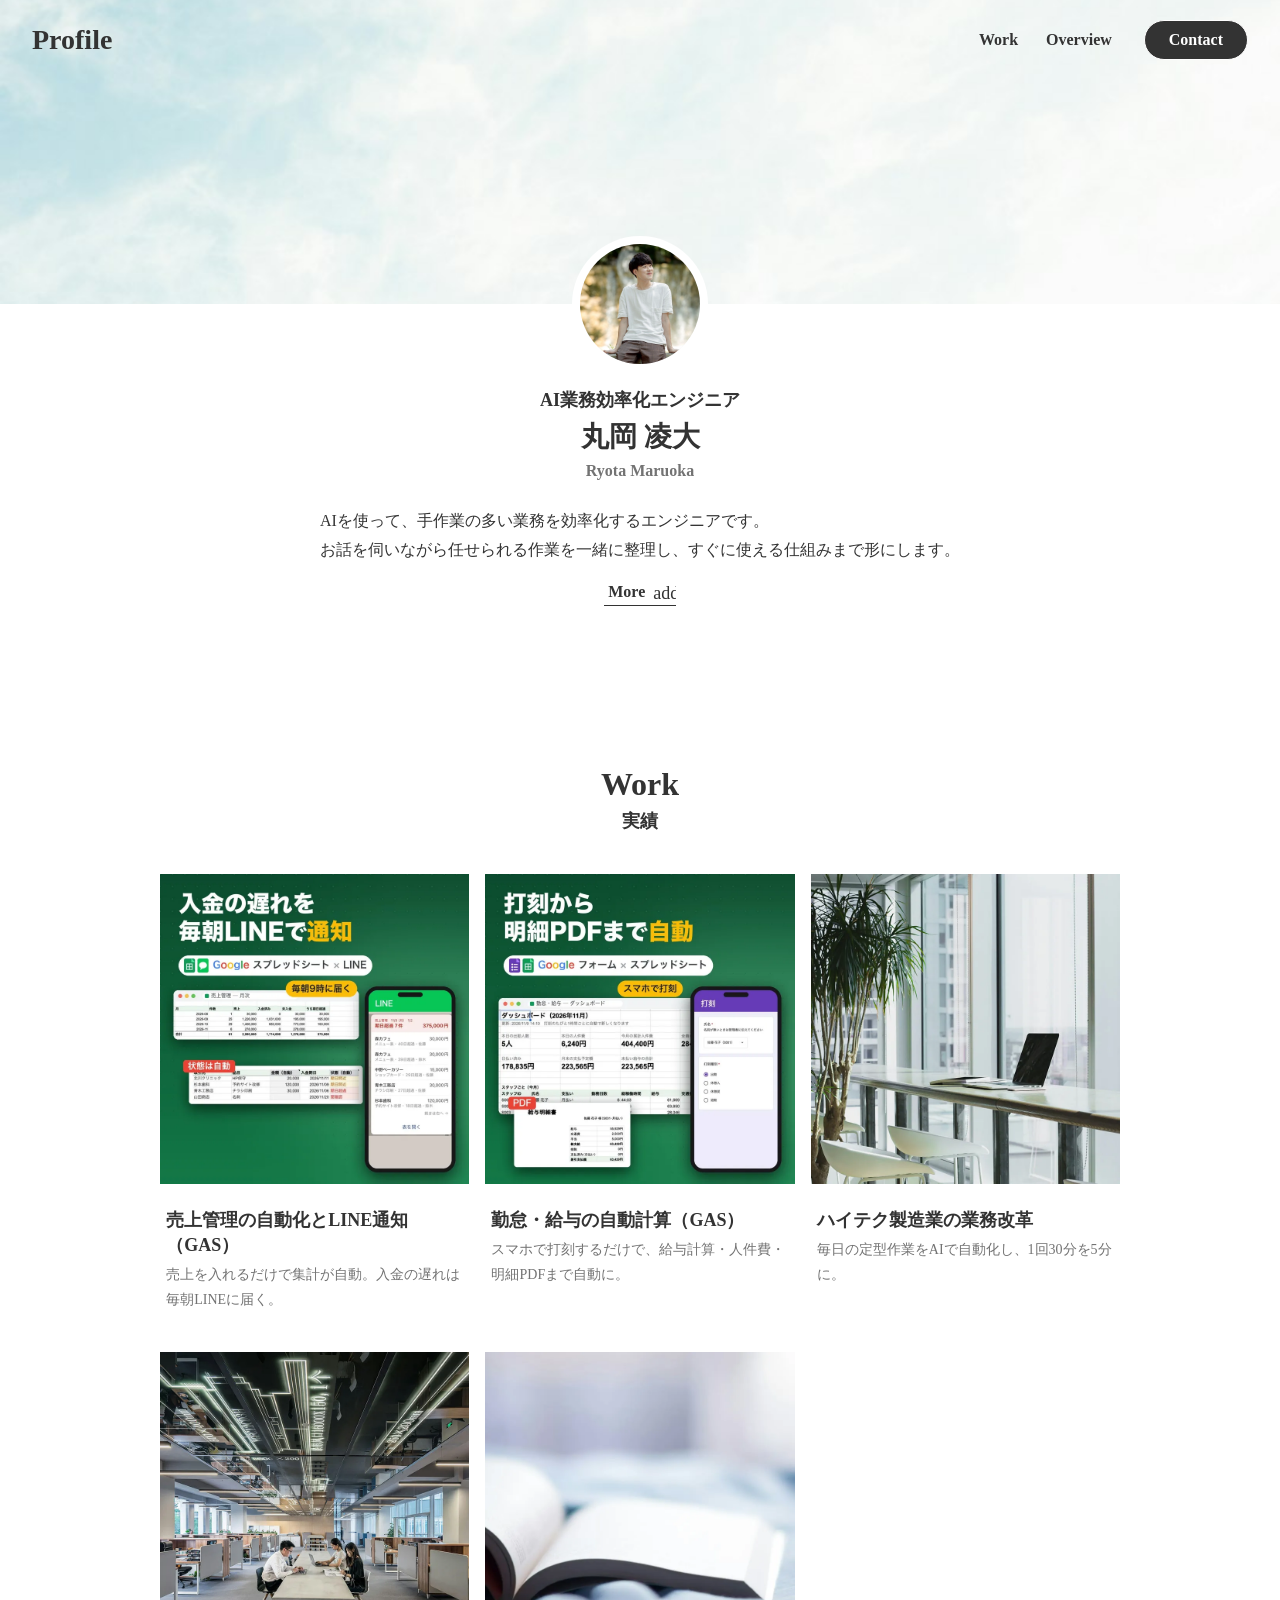
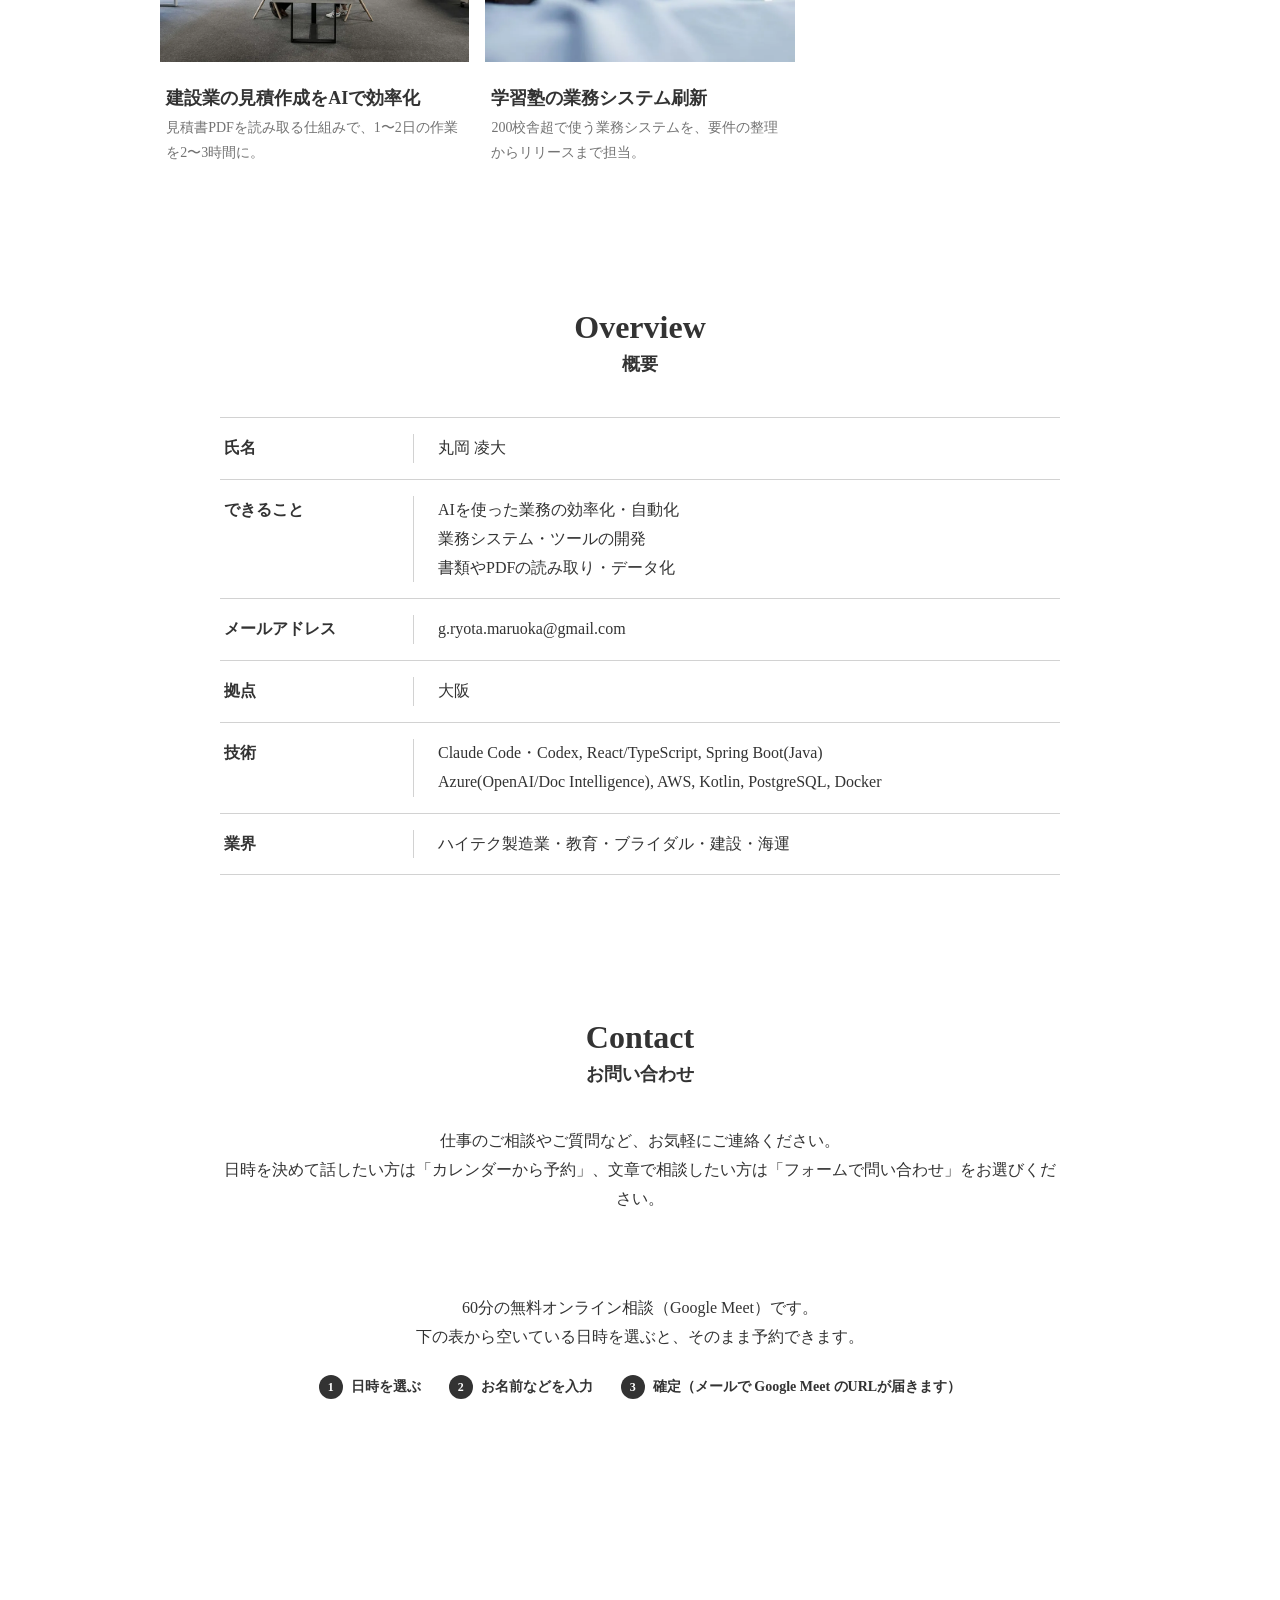
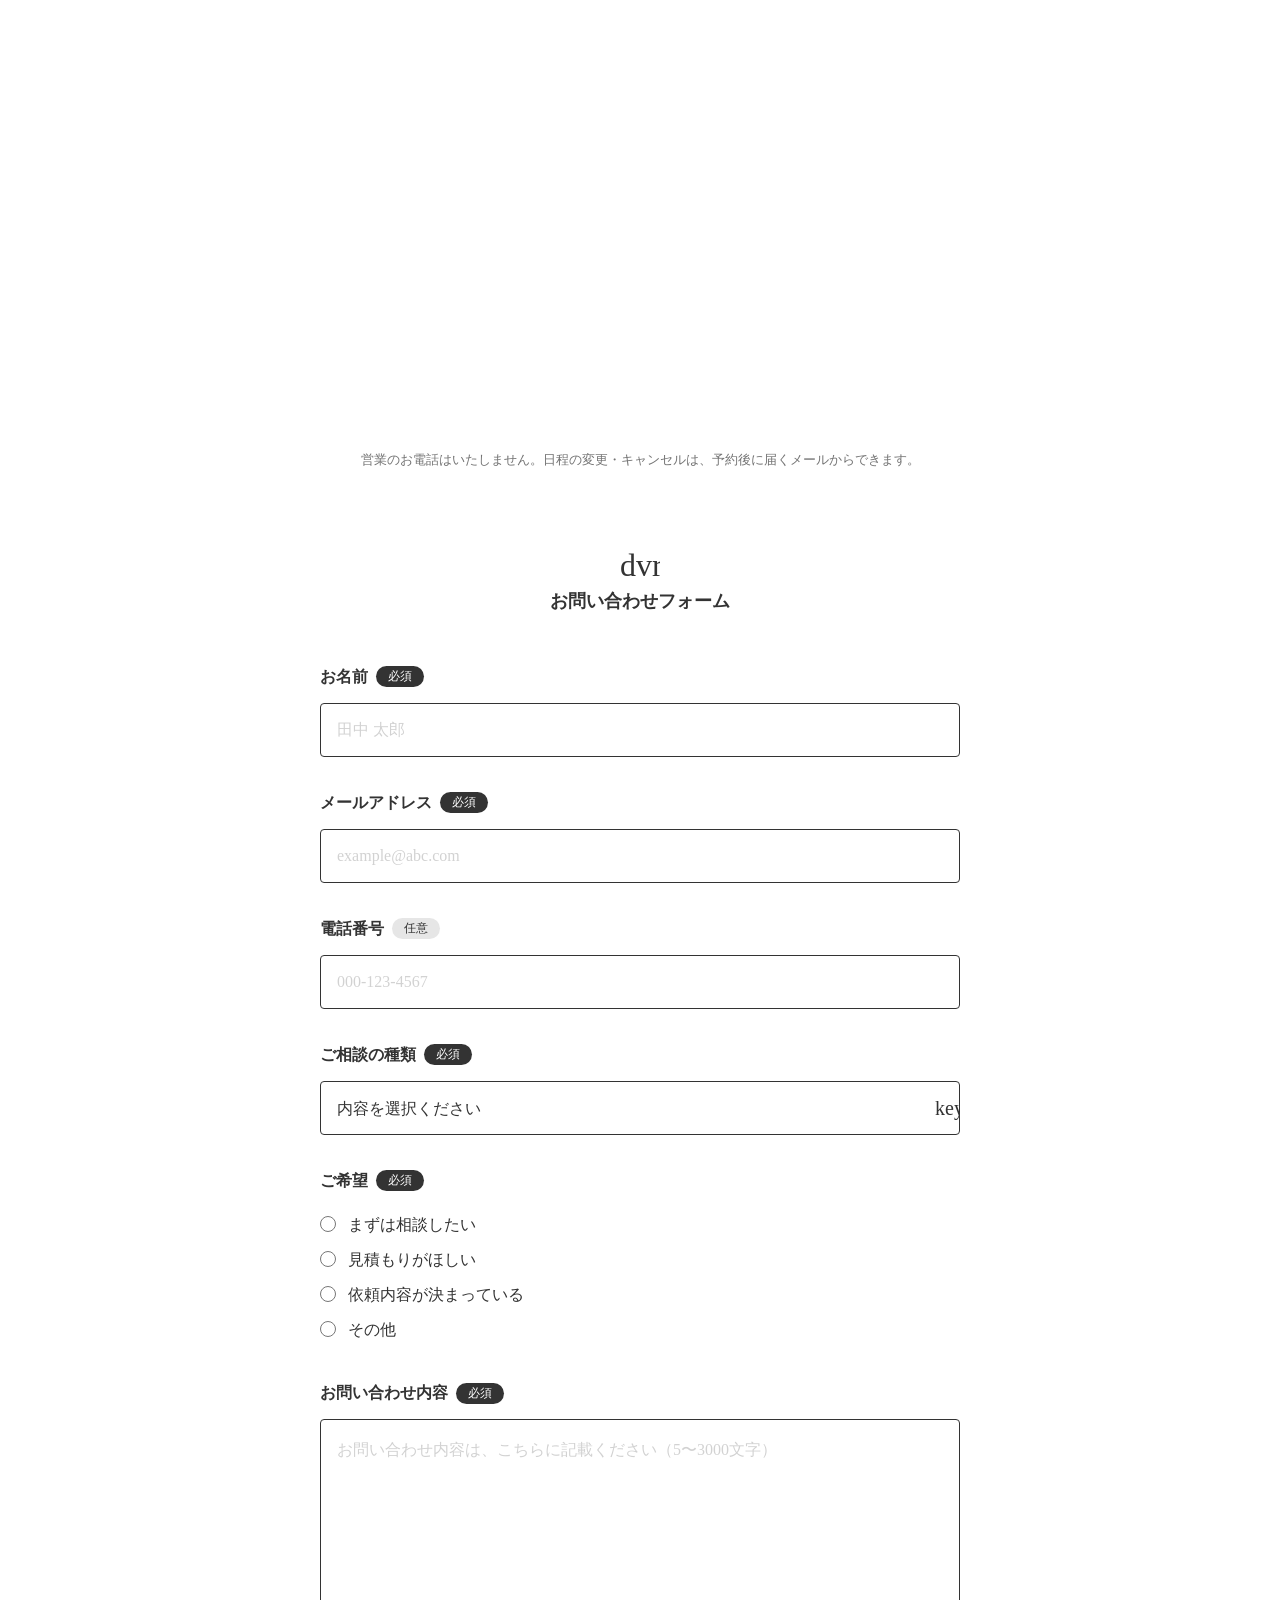
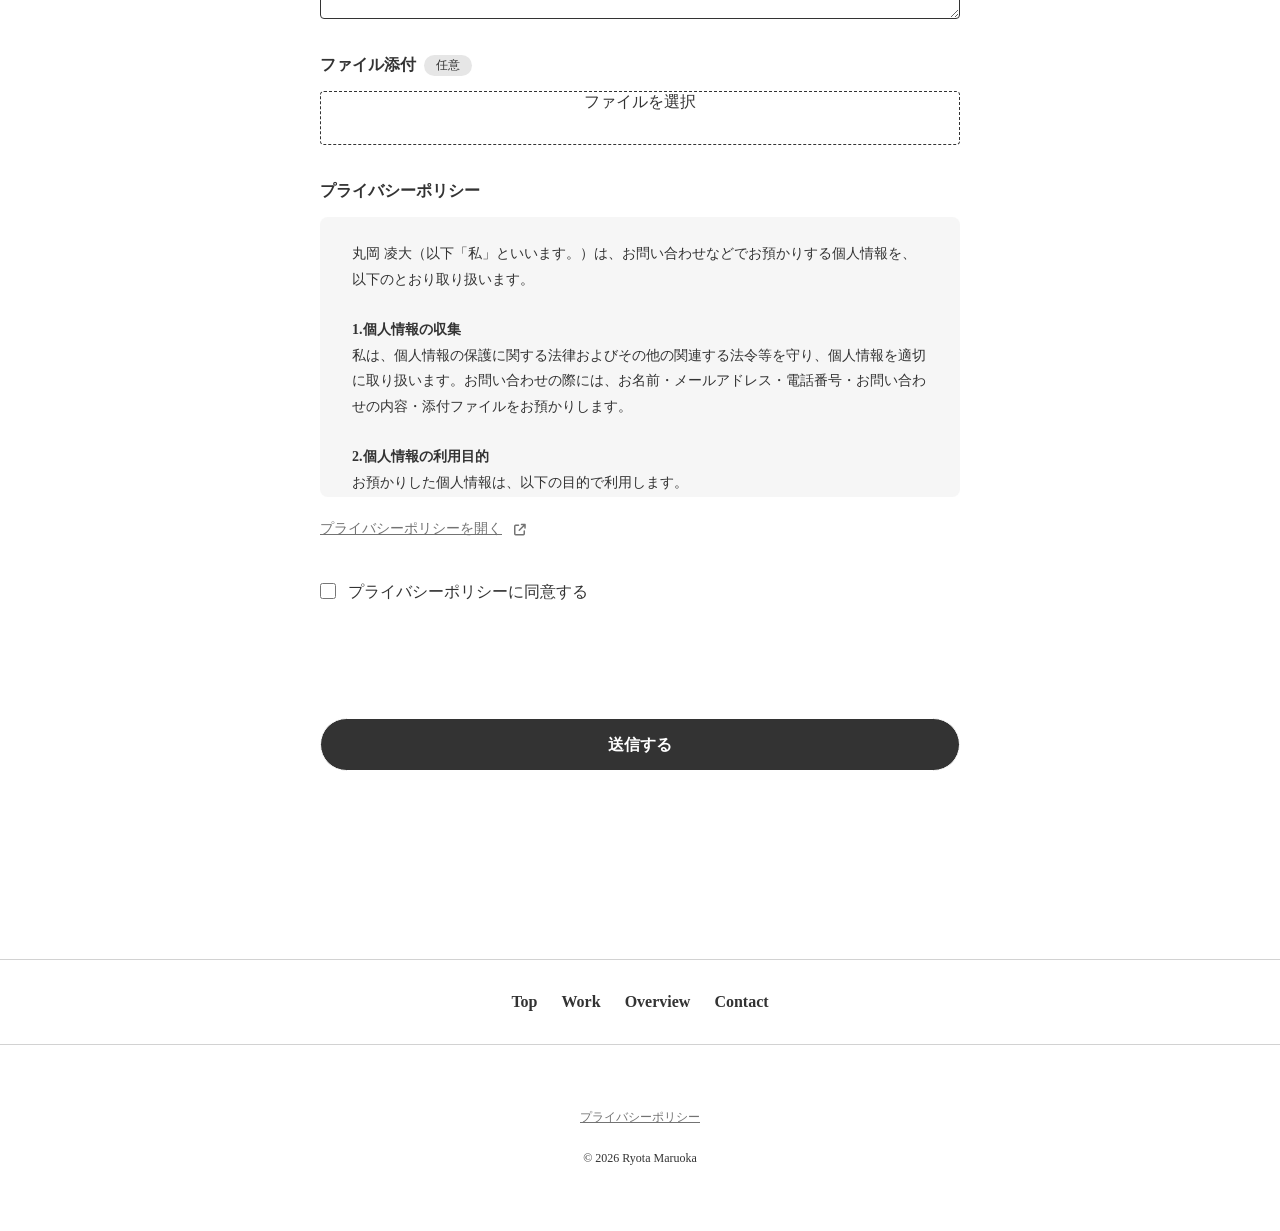
==== commit eebeff8b: "実績を詳しく（数字の帯・分担・進め方・よくある質問・ほかの実績）、パンくず、Contact に予約とフォームのタブ" ====
--- a/index.html
+++ b/index.html
@@ -25,7 +25,7 @@
 <script type="application/ld+json">{"@context": "https://schema.org", "@type": "WebSite", "name": "丸岡 凌大 | ポートフォリオ", "url": "https://gryotamaruoka-dev.github.io/portfolio/", "inLanguage": "ja"}</script>
 <script type="application/ld+json">{"@context": "https://schema.org", "@type": "Person", "name": "丸岡 凌大", "alternateName": "Ryota Maruoka", "jobTitle": "AI業務効率化エンジニア", "url": "https://gryotamaruoka-dev.github.io/portfolio/", "image": "https://gryotamaruoka-dev.github.io/portfolio/assets/profile.webp", "email": "mailto:g.ryota.maruoka@gmail.com", "address": {"@type": "PostalAddress", "addressRegion": "大阪府", "addressCountry": "JP"}, "knowsAbout": ["AIを使った業務の効率化・自動化", "業務システム・ツールの開発", "書類やPDFの読み取り・データ化", "Google Apps Script"]}</script>
 <!-- meta:end -->
-<meta http-equiv="Content-Security-Policy" content="default-src 'self'; script-src 'self' https://challenges.cloudflare.com; style-src 'self' 'unsafe-inline' https://fonts.googleapis.com https://cdnjs.cloudflare.com; font-src 'self' data: https://fonts.gstatic.com https://cdnjs.cloudflare.com; img-src 'self' data:; connect-src https://script.google.com https://script.googleusercontent.com; frame-src https://challenges.cloudflare.com; base-uri 'self'; form-action 'none'; object-src 'none'">
+<meta http-equiv="Content-Security-Policy" content="default-src 'self'; script-src 'self' https://challenges.cloudflare.com https://asset.timerex.net/js/embed.js; style-src 'self' 'unsafe-inline' https://fonts.googleapis.com https://cdnjs.cloudflare.com; font-src 'self' data: https://fonts.gstatic.com https://cdnjs.cloudflare.com; img-src 'self' data:; connect-src https://script.google.com https://script.googleusercontent.com; frame-src https://challenges.cloudflare.com https://timerex.net/s/; base-uri 'self'; form-action 'none'; object-src 'none'">
 <meta name="referrer" content="strict-origin-when-cross-origin">
 <link rel="stylesheet" href="https://fonts.googleapis.com/css?family=Noto+Sans+JP:300,400,700,900&amp;subset=japanese">
 <link rel="stylesheet" href="https://fonts.googleapis.com/css2?family=Inter:wght@100;200;300;400;500;600;700;800;900&amp;display=swap">
@@ -35,13 +35,14 @@
 <link rel="stylesheet" href="https://fonts.googleapis.com/css2?family=Material+Symbols+Sharp:opsz,wght,FILL,GRAD@24,100..700,0..1,0&amp;display=block">
 <link rel="stylesheet" href="https://fonts.googleapis.com/icon?family=Material+Icons">
 <link rel="stylesheet" href="https://cdnjs.cloudflare.com/ajax/libs/font-awesome/6.5.1/css/all.min.css">
-<link rel="stylesheet" href="style.css?v=1794260000000">
+<link rel="stylesheet" href="style.css?v=1794330000000">
 <link rel="stylesheet" href="index-page.css?v=e406dc08c9">
 </head>
 <body>
-<div class="page"><div class="box sd r1"><header class="box sd r2"><div class="box sd r3"><a class="box sd r4"><p class="text sd r5">Profile</p></a><div class="box sd r6"><nav class="box sd r7"><ul class="box sd r8"><li class="box sd r9"><a class="box sd r10"><p class="text sd r11">Work</p><div class="box sd r12"></div></a></li><li class="box sd r17"><a class="box sd r18"><p class="text sd r19">Overview</p><div class="box sd r20"></div></a></li></ul></nav><div class="box sd r23"><a class="box sd r24"><p class="text sd r25">Contact</p></a></div><button class="box sd r26" type="button" aria-label="メニューを開く"><i class="material-icons sd r27">menu</i></button></div></div></header><main class="box sd r28"><div class="box sd r29"><div class="image sd r30"><div class="image-background bg-hero"></div></div></div><div class="box sd r31"><div class="box sd r32"><div class="image sd r33"><div class="image-background bg-profile" role="img" aria-label="丸岡のプロフィール写真"></div></div><p class="text dcb53ec8 sd r34">AI業務効率化エンジニア</p><h1 class="text sd r35">丸岡 凌大</h1><p class="text sd r36">Ryota Maruoka</p><p class="text 1f8a2a21 sd r46">AIを使って、手作業の多い業務を効率化するエンジニアです。<br>お話を伺いながら任せられる作業を一緒に整理し、すぐに使える仕組みまで形にします。</p><div class="box sd r47"><button class="button sd r48"><p class="text sd r49">More</p><p class="text sd absolute r50">Close<br></p><i aria-hidden="true" class="material-symbols-outlined material-symbols sd r51">add</i><div class="box sd absolute r52"></div><div class="box sd absolute r53"></div></button><div class="box sd r54"><div class="box sd r55"><p class="text 1f8a2a21 sd r56">こんなご相談をお受けしています。<br>・毎日の転記や集計を自動にしたい<br>・AIを業務に取り入れたいが、何から始めればよいか分からない<br>・社内で使う小さなツールや業務システムを作りたい<br>作業の聞き取りから、仕組みづくり、使い始めるまでを一人で担当します。</p></div></div></div></div><div class="box sd r57"></div></div><section class="box sd r73" aria-label="Work 実績"><div class="box sd r74"><div class="box sd r75"><h2 class="text ee9a36bf sd r76">Work</h2><p class="text ed8306b5 sd r77">実績</p></div><ul class="box sd r78"><li class="box sd r79"><a href="works/uriage-gas.html" class="work-link"><div class="box sd r80"><div class="box sd r81"><img loading="lazy" decoding="async" width="800" height="800" alt="売上管理の月次の集計と、LINE に届く通知の画面" src="assets/work-uriage-thumb.webp" class="img sd r82"></div><div class="box sd r83"><h3 class="text dcb53ec8 sd r84">売上管理の自動化とLINE通知（GAS）</h3><p class="text 8283ad1f sd r85">売上を入れるだけで集計が自動。入金の遅れは毎朝LINEに届く。</p></div></div></a></li><li class="box sd r79"><a href="works/kintai-gas.html" class="work-link"><div class="box sd r80"><div class="box sd r81"><img loading="lazy" decoding="async" width="800" height="800" alt="勤怠・給与のダッシュボードの画面" src="assets/work-kintai-thumb.webp" class="img sd r82"></div><div class="box sd r83"><h3 class="text dcb53ec8 sd r84">勤怠・給与の自動計算（GAS）</h3><p class="text 8283ad1f sd r85">スマホで打刻するだけで、給与計算・人件費・明細PDFまで自動に。</p></div></div></a></li><li class="box sd r79"><a href="works/ai-bpr.html" class="work-link"><div class="box sd r80"><div class="box sd r81"><img loading="lazy" decoding="async" width="800" height="800" alt="" src="assets/3048f4d47a46.webp" class="img sd r82"></div><div class="box sd r83"><h3 class="text dcb53ec8 sd r84">ハイテク製造業の業務改革</h3><p class="text 8283ad1f sd r85">毎日の定型作業をAIで自動化し、1回30分を5分に。</p></div></div></a></li><li class="box sd r86"><a href="works/estimate-ai.html" class="work-link"><div class="box sd r87"><div class="box sd r88"><img loading="lazy" decoding="async" width="800" height="800" alt="" src="assets/1ed0d5e38161.webp" class="img sd r89"></div><div class="box sd r90"><h3 class="text dcb53ec8 sd r91">建設業の見積作成をAIで効率化</h3><p class="text 8283ad1f sd r92">見積書PDFを読み取る仕組みで、1〜2日の作業を2〜3時間に。</p></div></div></a></li><li class="box sd r93"><a href="works/juku-system.html" class="work-link"><div class="box sd r94"><div class="box sd r95"><img loading="lazy" decoding="async" width="800" height="800" alt="" src="assets/0348db44d5a6.webp" class="img sd r96"></div><div class="box sd r97"><h3 class="text dcb53ec8 sd r98">学習塾の業務システム刷新</h3><p class="text 8283ad1f sd r99">200校舎超で使う業務システムを、要件の整理からリリースまで担当。</p></div></div></a></li></ul></div></section><section class="box sd r106" aria-label="Overview 概要"><div class="box sd r107"><div class="box sd r108"><h2 class="text ee9a36bf sd r109">Overview</h2><p class="text ed8306b5 sd r110">概要</p></div><ul class="box sd r111"><li class="box sd r112"><div class="box sd r113"><div class="box sd r114"><h3 class="text 13bd5f57 sd r115">氏名</h3><div class="box sd absolute r116"></div></div><p class="text 1f8a2a21 sd r117">丸岡 凌大</p></div></li><li class="box sd r118"><div class="box sd r119"><div class="box sd r120"><h3 class="text 13bd5f57 sd r121">できること</h3><div class="box sd absolute r122"></div></div><p class="text 1f8a2a21 sd r123">AIを使った業務の効率化・自動化<br>業務システム・ツールの開発<br>書類やPDFの読み取り・データ化</p></div></li><li class="box sd r124"><div class="box sd r125"><div class="box sd r126"><h3 class="text 13bd5f57 sd r127">メールアドレス</h3><div class="box sd absolute r128"></div></div><p class="text 1f8a2a21 sd r129">g.ryota.maruoka@gmail.com</p></div></li><li class="box sd r136"><div class="box sd r137"><div class="box sd r138"><h3 class="text 13bd5f57 sd r139">拠点</h3><div class="box sd absolute r140"></div></div><p class="text 1f8a2a21 sd r141">大阪</p></div></li><li class="box sd r142"><div class="box sd r143"><div class="box sd r144"><h3 class="text 13bd5f57 sd r145">技術</h3><div class="box sd absolute r146"></div></div><p class="text 1f8a2a21 sd r147">Claude Code・Codex, React/TypeScript, Spring Boot(Java)<br>Azure(OpenAI/Doc Intelligence), AWS, Kotlin, PostgreSQL, Docker</p></div></li><li class="box sd r148"><div class="box sd r149"><div class="box sd r150"><h3 class="text 13bd5f57 sd r151">業界</h3><div class="box sd absolute r152"></div></div><p class="text 1f8a2a21 sd r153">ハイテク製造業・教育・ブライダル・建設・海運</p></div></li></ul></div></section><section class="box sd r155" aria-label="Contact お問い合わせ"><div class="box sd r156"><div class="box sd r157"><h2 class="text ee9a36bf sd r158">Contact</h2><p class="text ed8306b5 sd r159">お問い合わせ</p></div><p class="text 1f8a2a21 sd r160">仕事のご相談やご質問など、下記よりお気軽にご連絡ください。<br>内容を確認して、折り返しご連絡します。</p><div class="box sd r161"><a href="mailto:g.ryota.maruoka@gmail.com" class="box sd r162"><i class="material-symbols-outlined material-symbols sd r163">mail_outline</i><div class="box sd r164"><p class="text dcb53ec8 sd r165">Mail</p><p class="text 13bd5f57 sd r166">g.ryota.maruoka@gmail.com</p></div></a></div><div class="box sd r177"><i class="material-symbols-outlined material-symbols sd r178">dvr</i><h3 class="text dcb53ec8 sd r179">お問い合わせフォーム</h3><form name="お問い合わせフォーム" class="form sd r180" id="contact-form" data-endpoint="https://script.google.com/macros/s/AKfycbxybPlpJHvPiABtnQP-vf3SPsj-H_d_gJrHRan_QUI1A7oVPyzrt53uV04S5vzN6h0/exec" data-sitekey="0x4AAAAAAF52sQ0TiVy5_7dK"><div class="hp-field" aria-hidden="true"><label>空けておいてください<input type="text" name="website" tabindex="-1" autocomplete="off"></label></div><div class="box sd r181"><div class="box sd r182"><label class="text sd r183" for="f-name">お名前</label><div class="box sd r184"><p class="text sd r185">必須<br></p></div></div><input name="お名前" id="f-name" aria-label="お名前（必須）" autocomplete="name" placeholder="田中 太郎" required="" maxlength="50" type="text" class="input r186" value=""></div><div class="box sd r187"><div class="box sd r188"><label class="text sd r189" for="f-email">メールアドレス</label><div class="box sd r190"><p class="text sd r191">必須<br></p></div></div><input name="メールアドレス" id="f-email" aria-label="メールアドレス（必須）" autocomplete="email" placeholder="example@abc.com" required="" maxlength="254" type="email" class="input r192" value=""></div><div class="box sd r193"><div class="box sd r194"><label class="text sd r195" for="f-tel">電話番号</label><div class="box sd r196"><p class="text sd r197">任意<br></p></div></div><input name="電話番号" id="f-tel" aria-label="電話番号（任意）" autocomplete="tel" placeholder="000-123-4567" maxlength="20" type="tel" class="input r198" value=""></div><div class="box sd r199"><div class="box sd r200"><label class="text sd r201" for="f-kind">ご相談の種類</label><div class="box sd r202"><p class="text sd r203">必須<br></p></div></div><div class="box sd r204"><select name="ご相談の種類" id="f-kind" aria-label="ご相談の種類（必須）" required="" class="select sd r205"><option selected="" value="">内容を選択ください</option><option value="業務の自動化・効率化">業務の自動化・効率化</option><option value="AIの導入・活用">AIの導入・活用</option><option value="システム・ツールの開発">システム・ツールの開発</option><option value="その他">その他</option></select><i class="material-icons sd absolute r206">keyboard_arrow_down</i></div></div><div class="box sd r207"><div class="box sd r208"><p class="text sd r209">ご希望</p><div class="box sd r210"><p class="text sd r211">必須<br></p></div></div><div class="box sd r212" role="radiogroup" aria-label="ご希望（必須）"><div class="box sd r213"><input name="ご希望" required="" class="radio sd r214" type="radio" value="まずは相談したい" aria-label="まずは相談したい"><span class="text sd r215">まずは相談したい</span></div><div class="box sd r216"><input name="ご希望" required="" class="radio sd r217" type="radio" value="見積もりがほしい" aria-label="見積もりがほしい"><span class="text sd r218">見積もりがほしい</span></div><div class="box sd r219"><input name="ご希望" required="" class="radio sd r220" type="radio" value="依頼内容が決まっている" aria-label="依頼内容が決まっている"><span class="text sd r221">依頼内容が決まっている</span></div><div class="box sd r222"><input name="ご希望" required="" class="radio sd r223" type="radio" value="その他" aria-label="その他"><span class="text sd r224">その他</span></div></div></div><div class="box sd r225"><div class="box sd r226"><label class="text sd r227" for="f-message">お問い合わせ内容</label><div class="box sd r228"><p class="text sd r229">必須<br></p></div></div><textarea name="お問い合わせ内容" id="f-message" aria-label="お問い合わせ内容（必須）" placeholder="お問い合わせ内容は、こちらに記載ください（5〜3000文字）" required="" minlength="5" maxlength="3000" class="textarea r230"></textarea></div><div class="box sd r231"><div class="box sd r232"><label class="text sd r233" for="f-file">ファイル添付</label><div class="box sd r234"><p class="text sd r235">任意<br></p></div></div><label class="file sd r236"><input type="file" name="ファイル" id="f-file" aria-label="ファイル添付（任意）" accept=".pdf,.png,.jpg,.jpeg,.gif,.webp,.docx,.xlsx,.pptx,.csv,.txt">ファイルを選択</label></div><div class="box sd r237"><div class="box sd r238"><p class="text sd r239">プライバシーポリシー</p></div><div class="box sd r240"><div class="box sd r241"><p class="text 8283ad1f sd r242">丸岡 凌大（以下「私」といいます。）は、お問い合わせなどでお預かりする個人情報を、以下のとおり取り扱います。</p><p class="text sd r243">1.個人情報の収集</p><p class="text 8283ad1f sd r244">私は、個人情報の保護に関する法律およびその他の関連する法令等を守り、個人情報を適切に取り扱います。お問い合わせの際には、お名前・メールアドレス・電話番号・お問い合わせの内容・添付ファイルをお預かりします。</p><p class="text sd r245">2.個人情報の利用目的</p><p class="text 8283ad1f sd r246">お預かりした個人情報は、以下の目的で利用します。<br>・お問い合わせへの返信<br>・ご相談内容の確認と、お見積り・ご提案の作成<br>・ご依頼いただいた業務の実施とご連絡</p><p class="text sd r247">3.個人情報の第三者提供</p><p class="text 8283ad1f sd r248">法令に基づく場合を除き、ご本人の同意なく個人情報を第三者に提供しません。</p><p class="text sd r249">4.個人情報の安全管理</p><p class="text 8283ad1f sd r250">お預かりした個人情報は、漏えい・紛失・改ざんが起きないよう適切に管理し、不要になったものは速やかに削除します。</p><p class="text sd r251">5.外部サービスの利用</p><p class="text 8283ad1f sd r252">メールなど、業務で使うクラウドサービスに個人情報を保存することがあります。その場合も、上記の利用目的の範囲内で取り扱います。</p><p class="text sd r253">6.事業者の氏名</p><p class="text 8283ad1f sd r254">丸岡 凌大（個人）</p><p class="text sd r255">7.お問い合わせ窓口</p><p class="text 8283ad1f sd r256">ご自身の個人情報の開示・訂正・削除などをご希望の場合は、以下までご連絡ください。<br>・メールアドレス：g.ryota.maruoka@gmail.com<br><br>2026年11月9日 制定</p></div></div><div class="box sd r257"><a class="box sd r258" href="privacy.html" target="_blank" rel="noopener"><p class="text sd r259">プライバシーポリシーを開く</p><i aria-label="新規タブで開く" class="fa-solid fa-arrow-up-right-from-square sd r260"></i></a></div><div class="box sd r261"><input name="プライバシーポリシー同意" aria-label="プライバシーポリシーに同意する" required="" class="checkbox sd r262" type="checkbox"><p class="text sd r263">プライバシーポリシーに同意する</p></div></div><div class="cf-turnstile-slot" id="turnstile-slot"></div><button class="button sd r264" type="submit"><p class="text 1fa5f15e sd r265">送信する</p></button><p class="form-status" id="form-status" role="status" aria-live="polite"></p></form></div></div></section></main><footer class="box sd r266"><div class="box sd r267"><ul class="box sd r268"><li class="box sd r269"><a class="box sd r270"><p class="text sd r271">Top</p></a></li><li class="box sd r272"><a class="box sd r273"><p class="text sd r274">Work</p></a></li><li class="box sd r278"><a class="box sd r279"><p class="text sd r280">Overview</p></a></li><li class="box sd r281"><a class="box sd r282"><p class="text sd r283">Contact</p></a></li></ul></div><div class="box sd r284"><div class="box sd r285"><a class="text sd r286" href="privacy.html">プライバシーポリシー</a></div><p class="text sd r287">© 2026 Ryota Maruoka</p></div></footer></div></div>
+<div class="page"><div class="box sd r1"><header class="box sd r2"><div class="box sd r3"><a class="box sd r4"><p class="text sd r5">Profile</p></a><div class="box sd r6"><nav class="box sd r7"><ul class="box sd r8"><li class="box sd r9"><a class="box sd r10"><p class="text sd r11">Work</p><div class="box sd r12"></div></a></li><li class="box sd r17"><a class="box sd r18"><p class="text sd r19">Overview</p><div class="box sd r20"></div></a></li></ul></nav><div class="box sd r23"><a class="box sd r24"><p class="text sd r25">Contact</p></a></div><button class="box sd r26" type="button" aria-label="メニューを開く"><i class="material-icons sd r27">menu</i></button></div></div></header><main class="box sd r28"><div class="box sd r29"><div class="image sd r30"><div class="image-background bg-hero"></div></div></div><div class="box sd r31"><div class="box sd r32"><div class="image sd r33"><div class="image-background bg-profile" role="img" aria-label="丸岡のプロフィール写真"></div></div><p class="text dcb53ec8 sd r34">AI業務効率化エンジニア</p><h1 class="text sd r35">丸岡 凌大</h1><p class="text sd r36">Ryota Maruoka</p><p class="text 1f8a2a21 sd r46">AIを使って、手作業の多い業務を効率化するエンジニアです。<br>お話を伺いながら任せられる作業を一緒に整理し、すぐに使える仕組みまで形にします。</p><div class="box sd r47"><button class="button sd r48"><p class="text sd r49">More</p><p class="text sd absolute r50">Close<br></p><i aria-hidden="true" class="material-symbols-outlined material-symbols sd r51">add</i><div class="box sd absolute r52"></div><div class="box sd absolute r53"></div></button><div class="box sd r54"><div class="box sd r55"><p class="text 1f8a2a21 sd r56">こんなご相談をお受けしています。<br>・毎日の転記や集計を自動にしたい<br>・AIを業務に取り入れたいが、何から始めればよいか分からない<br>・社内で使う小さなツールや業務システムを作りたい<br>作業の聞き取りから、仕組みづくり、使い始めるまでを一人で担当します。</p></div></div></div></div><div class="box sd r57"></div></div><section class="box sd r73" aria-label="Work 実績"><div class="box sd r74"><div class="box sd r75"><h2 class="text ee9a36bf sd r76">Work</h2><p class="text ed8306b5 sd r77">実績</p></div><ul class="box sd r78"><li class="box sd r79"><a href="works/uriage-gas.html" class="work-link"><div class="box sd r80"><div class="box sd r81"><img loading="lazy" decoding="async" width="800" height="800" alt="売上管理の月次の集計と、LINE に届く通知の画面" src="assets/work-uriage-thumb.webp" class="img sd r82"></div><div class="box sd r83"><h3 class="text dcb53ec8 sd r84">売上管理の自動化とLINE通知（GAS）</h3><p class="text 8283ad1f sd r85">売上を入れるだけで集計が自動。入金の遅れは毎朝LINEに届く。</p></div></div></a></li><li class="box sd r79"><a href="works/kintai-gas.html" class="work-link"><div class="box sd r80"><div class="box sd r81"><img loading="lazy" decoding="async" width="800" height="800" alt="勤怠・給与のダッシュボードの画面" src="assets/work-kintai-thumb.webp" class="img sd r82"></div><div class="box sd r83"><h3 class="text dcb53ec8 sd r84">勤怠・給与の自動計算（GAS）</h3><p class="text 8283ad1f sd r85">スマホで打刻するだけで、給与計算・人件費・明細PDFまで自動に。</p></div></div></a></li><li class="box sd r79"><a href="works/ai-bpr.html" class="work-link"><div class="box sd r80"><div class="box sd r81"><img loading="lazy" decoding="async" width="800" height="800" alt="" src="assets/3048f4d47a46.webp" class="img sd r82"></div><div class="box sd r83"><h3 class="text dcb53ec8 sd r84">ハイテク製造業の業務改革</h3><p class="text 8283ad1f sd r85">毎日の定型作業をAIで自動化し、1回30分を5分に。</p></div></div></a></li><li class="box sd r86"><a href="works/estimate-ai.html" class="work-link"><div class="box sd r87"><div class="box sd r88"><img loading="lazy" decoding="async" width="800" height="800" alt="" src="assets/1ed0d5e38161.webp" class="img sd r89"></div><div class="box sd r90"><h3 class="text dcb53ec8 sd r91">建設業の見積作成をAIで効率化</h3><p class="text 8283ad1f sd r92">見積書PDFを読み取る仕組みで、1〜2日の作業を2〜3時間に。</p></div></div></a></li><li class="box sd r93"><a href="works/juku-system.html" class="work-link"><div class="box sd r94"><div class="box sd r95"><img loading="lazy" decoding="async" width="800" height="800" alt="" src="assets/0348db44d5a6.webp" class="img sd r96"></div><div class="box sd r97"><h3 class="text dcb53ec8 sd r98">学習塾の業務システム刷新</h3><p class="text 8283ad1f sd r99">200校舎超で使う業務システムを、要件の整理からリリースまで担当。</p></div></div></a></li></ul></div></section><section class="box sd r106" aria-label="Overview 概要"><div class="box sd r107"><div class="box sd r108"><h2 class="text ee9a36bf sd r109">Overview</h2><p class="text ed8306b5 sd r110">概要</p></div><ul class="box sd r111"><li class="box sd r112"><div class="box sd r113"><div class="box sd r114"><h3 class="text 13bd5f57 sd r115">氏名</h3><div class="box sd absolute r116"></div></div><p class="text 1f8a2a21 sd r117">丸岡 凌大</p></div></li><li class="box sd r118"><div class="box sd r119"><div class="box sd r120"><h3 class="text 13bd5f57 sd r121">できること</h3><div class="box sd absolute r122"></div></div><p class="text 1f8a2a21 sd r123">AIを使った業務の効率化・自動化<br>業務システム・ツールの開発<br>書類やPDFの読み取り・データ化</p></div></li><li class="box sd r124"><div class="box sd r125"><div class="box sd r126"><h3 class="text 13bd5f57 sd r127">メールアドレス</h3><div class="box sd absolute r128"></div></div><p class="text 1f8a2a21 sd r129">g.ryota.maruoka@gmail.com</p></div></li><li class="box sd r136"><div class="box sd r137"><div class="box sd r138"><h3 class="text 13bd5f57 sd r139">拠点</h3><div class="box sd absolute r140"></div></div><p class="text 1f8a2a21 sd r141">大阪</p></div></li><li class="box sd r142"><div class="box sd r143"><div class="box sd r144"><h3 class="text 13bd5f57 sd r145">技術</h3><div class="box sd absolute r146"></div></div><p class="text 1f8a2a21 sd r147">Claude Code・Codex, React/TypeScript, Spring Boot(Java)<br>Azure(OpenAI/Doc Intelligence), AWS, Kotlin, PostgreSQL, Docker</p></div></li><li class="box sd r148"><div class="box sd r149"><div class="box sd r150"><h3 class="text 13bd5f57 sd r151">業界</h3><div class="box sd absolute r152"></div></div><p class="text 1f8a2a21 sd r153">ハイテク製造業・教育・ブライダル・建設・海運</p></div></li></ul></div></section><section class="box sd r155" aria-label="Contact お問い合わせ"><div class="box sd r156"><div class="box sd r157"><h2 class="text ee9a36bf sd r158">Contact</h2><p class="text ed8306b5 sd r159">お問い合わせ</p></div><p class="text 1f8a2a21 sd r160">仕事のご相談やご質問など、お気軽にご連絡ください。<br>日時を決めて話したい方は「カレンダーから予約」、文章で相談したい方は「フォームで問い合わせ」をお選びください。</p><div class="ctabs" id="contact-tabs" role="tablist" aria-label="ご連絡の方法"><button type="button" class="ctab" role="tab" id="tab-calendar" aria-controls="booking" aria-selected="true">カレンダーから予約</button><button type="button" class="ctab" role="tab" id="tab-form" aria-controls="panel-form" aria-selected="false">フォームで問い合わせ</button></div><div class="cpanel booking" id="booking" role="tabpanel" aria-labelledby="tab-calendar"><p class="booking-lead">60分の無料オンライン相談（Google Meet）です。<br>下の表から空いている日時を選ぶと、そのまま予約できます。</p><ol class="booking-steps"><li>日時を選ぶ</li><li>お名前などを入力</li><li>確定（メールで Google Meet のURLが届きます）</li></ol><div id="timerex_calendar" data-url="https://timerex.net/s/g.ryota.maruoka_35c5/38271416"></div><p class="booking-fallback" id="booking-fallback" hidden>予約の表を読み込めませんでした。<a href="https://timerex.net/s/g.ryota.maruoka_35c5/38271416" target="_blank" rel="noopener">予約ページを開く</a>か、「フォームで問い合わせ」からご連絡ください。</p><noscript><p class="booking-fallback"><a href="https://timerex.net/s/g.ryota.maruoka_35c5/38271416" target="_blank" rel="noopener">予約ページを開く</a></p></noscript><p class="booking-note">営業のお電話はいたしません。日程の変更・キャンセルは、予約後に届くメールからできます。</p></div><div class="cpanel" id="panel-form" role="tabpanel" aria-labelledby="tab-form"><div class="box sd r177"><i class="material-symbols-outlined material-symbols sd r178">dvr</i><h3 class="text dcb53ec8 sd r179">お問い合わせフォーム</h3><form name="お問い合わせフォーム" class="form sd r180" id="contact-form" data-endpoint="https://script.google.com/macros/s/AKfycbxybPlpJHvPiABtnQP-vf3SPsj-H_d_gJrHRan_QUI1A7oVPyzrt53uV04S5vzN6h0/exec" data-sitekey="0x4AAAAAAF52sQ0TiVy5_7dK"><div class="hp-field" aria-hidden="true"><label>空けておいてください<input type="text" name="website" tabindex="-1" autocomplete="off"></label></div><div class="box sd r181"><div class="box sd r182"><label class="text sd r183" for="f-name">お名前</label><div class="box sd r184"><p class="text sd r185">必須<br></p></div></div><input name="お名前" id="f-name" aria-label="お名前（必須）" autocomplete="name" placeholder="田中 太郎" required="" maxlength="50" type="text" class="input r186" value=""></div><div class="box sd r187"><div class="box sd r188"><label class="text sd r189" for="f-email">メールアドレス</label><div class="box sd r190"><p class="text sd r191">必須<br></p></div></div><input name="メールアドレス" id="f-email" aria-label="メールアドレス（必須）" autocomplete="email" placeholder="example@abc.com" required="" maxlength="254" type="email" class="input r192" value=""></div><div class="box sd r193"><div class="box sd r194"><label class="text sd r195" for="f-tel">電話番号</label><div class="box sd r196"><p class="text sd r197">任意<br></p></div></div><input name="電話番号" id="f-tel" aria-label="電話番号（任意）" autocomplete="tel" placeholder="000-123-4567" maxlength="20" type="tel" class="input r198" value=""></div><div class="box sd r199"><div class="box sd r200"><label class="text sd r201" for="f-kind">ご相談の種類</label><div class="box sd r202"><p class="text sd r203">必須<br></p></div></div><div class="box sd r204"><select name="ご相談の種類" id="f-kind" aria-label="ご相談の種類（必須）" required="" class="select sd r205"><option selected="" value="">内容を選択ください</option><option value="業務の自動化・効率化">業務の自動化・効率化</option><option value="AIの導入・活用">AIの導入・活用</option><option value="システム・ツールの開発">システム・ツールの開発</option><option value="その他">その他</option></select><i class="material-icons sd absolute r206">keyboard_arrow_down</i></div></div><div class="box sd r207"><div class="box sd r208"><p class="text sd r209">ご希望</p><div class="box sd r210"><p class="text sd r211">必須<br></p></div></div><div class="box sd r212" role="radiogroup" aria-label="ご希望（必須）"><div class="box sd r213"><input name="ご希望" required="" class="radio sd r214" type="radio" value="まずは相談したい" aria-label="まずは相談したい"><span class="text sd r215">まずは相談したい</span></div><div class="box sd r216"><input name="ご希望" required="" class="radio sd r217" type="radio" value="見積もりがほしい" aria-label="見積もりがほしい"><span class="text sd r218">見積もりがほしい</span></div><div class="box sd r219"><input name="ご希望" required="" class="radio sd r220" type="radio" value="依頼内容が決まっている" aria-label="依頼内容が決まっている"><span class="text sd r221">依頼内容が決まっている</span></div><div class="box sd r222"><input name="ご希望" required="" class="radio sd r223" type="radio" value="その他" aria-label="その他"><span class="text sd r224">その他</span></div></div></div><div class="box sd r225"><div class="box sd r226"><label class="text sd r227" for="f-message">お問い合わせ内容</label><div class="box sd r228"><p class="text sd r229">必須<br></p></div></div><textarea name="お問い合わせ内容" id="f-message" aria-label="お問い合わせ内容（必須）" placeholder="お問い合わせ内容は、こちらに記載ください（5〜3000文字）" required="" minlength="5" maxlength="3000" class="textarea r230"></textarea></div><div class="box sd r231"><div class="box sd r232"><label class="text sd r233" for="f-file">ファイル添付</label><div class="box sd r234"><p class="text sd r235">任意<br></p></div></div><label class="file sd r236"><input type="file" name="ファイル" id="f-file" aria-label="ファイル添付（任意）" accept=".pdf,.png,.jpg,.jpeg,.gif,.webp,.docx,.xlsx,.pptx,.csv,.txt">ファイルを選択</label></div><div class="box sd r237"><div class="box sd r238"><p class="text sd r239">プライバシーポリシー</p></div><div class="box sd r240"><div class="box sd r241"><p class="text 8283ad1f sd r242">丸岡 凌大（以下「私」といいます。）は、お問い合わせなどでお預かりする個人情報を、以下のとおり取り扱います。</p><p class="text sd r243">1.個人情報の収集</p><p class="text 8283ad1f sd r244">私は、個人情報の保護に関する法律およびその他の関連する法令等を守り、個人情報を適切に取り扱います。お問い合わせの際には、お名前・メールアドレス・電話番号・お問い合わせの内容・添付ファイルをお預かりします。</p><p class="text sd r245">2.個人情報の利用目的</p><p class="text 8283ad1f sd r246">お預かりした個人情報は、以下の目的で利用します。<br>・お問い合わせへの返信<br>・ご相談内容の確認と、お見積り・ご提案の作成<br>・ご依頼いただいた業務の実施とご連絡</p><p class="text sd r247">3.個人情報の第三者提供</p><p class="text 8283ad1f sd r248">法令に基づく場合を除き、ご本人の同意なく個人情報を第三者に提供しません。</p><p class="text sd r249">4.個人情報の安全管理</p><p class="text 8283ad1f sd r250">お預かりした個人情報は、漏えい・紛失・改ざんが起きないよう適切に管理し、不要になったものは速やかに削除します。</p><p class="text sd r251">5.外部サービスの利用</p><p class="text 8283ad1f sd r252">メールなど、業務で使うクラウドサービスに個人情報を保存することがあります。その場合も、上記の利用目的の範囲内で取り扱います。相談のご予約には日程調整サービス「TimeRex」を利用しており、予約の際にご入力いただいた情報は同サービスに保存されます。</p><p class="text sd r253">6.事業者の氏名</p><p class="text 8283ad1f sd r254">丸岡 凌大（個人）</p><p class="text sd r255">7.お問い合わせ窓口</p><p class="text 8283ad1f sd r256">ご自身の個人情報の開示・訂正・削除などをご希望の場合は、以下までご連絡ください。<br>・メールアドレス：g.ryota.maruoka@gmail.com<br><br>2026年11月9日 制定</p></div></div><div class="box sd r257"><a class="box sd r258" href="privacy.html" target="_blank" rel="noopener"><p class="text sd r259">プライバシーポリシーを開く</p><i aria-label="新規タブで開く" class="fa-solid fa-arrow-up-right-from-square sd r260"></i></a></div><div class="box sd r261"><input name="プライバシーポリシー同意" aria-label="プライバシーポリシーに同意する" required="" class="checkbox sd r262" type="checkbox"><p class="text sd r263">プライバシーポリシーに同意する</p></div></div><div class="cf-turnstile-slot" id="turnstile-slot"></div><button class="button sd r264" type="submit"><p class="text 1fa5f15e sd r265">送信する</p></button><p class="form-status" id="form-status" role="status" aria-live="polite"></p></form></div></div></div></section></main><footer class="box sd r266"><div class="box sd r267"><ul class="box sd r268"><li class="box sd r269"><a class="box sd r270"><p class="text sd r271">Top</p></a></li><li class="box sd r272"><a class="box sd r273"><p class="text sd r274">Work</p></a></li><li class="box sd r278"><a class="box sd r279"><p class="text sd r280">Overview</p></a></li><li class="box sd r281"><a class="box sd r282"><p class="text sd r283">Contact</p></a></li></ul></div><div class="box sd r284"><div class="box sd r285"><a class="text sd r286" href="privacy.html">プライバシーポリシー</a></div><p class="text sd r287">© 2026 Ryota Maruoka</p></div></footer></div></div>
 <script src="site.js?v=1794197414207"></script>
-<script src="contact.js?v=3" defer></script>
+<script src="contact.js?v=6" defer></script>
+<script src="booking.js?v=4" defer></script>
 
 
 </body></html>
--- a/style.css
+++ b/style.css
@@ -806,3 +806,36 @@
 /* アイコンの書体（Material Icons / Symbols）が読めなかった時、アイコンの名前（keyboard_arrow_down など）が
    文字のまま横に伸びて、スマホ幅で横にはみ出す。読めない時でもアイコン1つ分の幅に収める */
 .material-icons, .material-symbols-outlined, .material-symbols { display: inline-block; max-width: 1.25em; overflow: hidden; white-space: nowrap; }
+
+/* 入力の誤りの案内（contact.js が欄の下に出す） */
+.field-error { color: #b4231a; font-size: 13px; line-height: 1.6; margin: 6px 0 0; }
+#contact-form [aria-invalid="true"] { border-color: #b4231a !important; outline: 1px solid #b4231a; }
+#contact-form [role="radiogroup"][aria-invalid="true"] { outline: 1px solid #b4231a; outline-offset: 4px; border-radius: 4px; }
+.file-remove { margin: 8px 0 0; padding: 4px 12px; font-size: 13px; border: 1px solid #d2d2d2; border-radius: 999px; background: #fff; color: #333; cursor: pointer; align-self: flex-start; }
+.file-remove[hidden] { display: none; }
+
+/* お問い合わせの節のタブ（カレンダーから予約／フォームで問い合わせ）。切り替えは booking.js。JS が動かない時は両方見える */
+.ctabs { display: none; width: 100%; max-width: 640px; gap: 8px; margin: 32px 0 28px; }
+.tabs-on .ctabs { display: flex; }
+.ctab { flex: 1; padding: 14px 8px; font: inherit; font-size: 15px; font-weight: 700; color: #333; background: #fff; border: 1px solid #333; cursor: pointer; }
+.ctab[aria-selected="true"] { background: #333; color: #fff; }
+.ctab:focus-visible { outline: 2px solid #1f5f8b; outline-offset: 2px; }
+.cpanel { width: 100%; display: flex; flex-flow: column; align-items: center; }
+.cpanel[hidden] { display: none; }
+.booking { margin-top: 40px; }
+.tabs-on .booking { margin-top: 0; }
+.booking-lead { text-align: center; font-size: 16px; line-height: 1.8; margin: 0 0 24px; }
+.booking-steps { list-style: none; counter-reset: b; display: flex; justify-content: center; flex-wrap: wrap; gap: 8px 28px; padding: 0; margin: 0 0 32px; font-size: 14px; font-weight: 700; }
+.booking-steps li { counter-increment: b; display: flex; align-items: center; gap: 8px; }
+.booking-steps li::before { content: counter(b); width: 24px; height: 24px; border-radius: 50%; background: #333; color: #fff; display: grid; place-items: center; font-size: 12px; flex: none; }
+#timerex_calendar { min-height: 600px; width: 100%; }
+#timerex_calendar[hidden] { display: none; }
+.booking-fallback { text-align: center; font-size: 15px; margin: 24px 0 0; }
+.booking-fallback a { text-decoration: underline; }
+.booking-note { text-align: center; font-size: 13px; color: #737373; margin: 20px 0 0; }
+@media (max-width: 640px) {
+  .booking-steps { flex-direction: column; align-items: flex-start; width: fit-content; margin-inline: auto; }
+  /* 狭い窓の PC では TimeRex が幅 550px 以上を求めるので、枠の中に収める */
+  #timerex_calendar > div { min-width: 0 !important; }
+  .ctab { font-size: 14px; }
+}
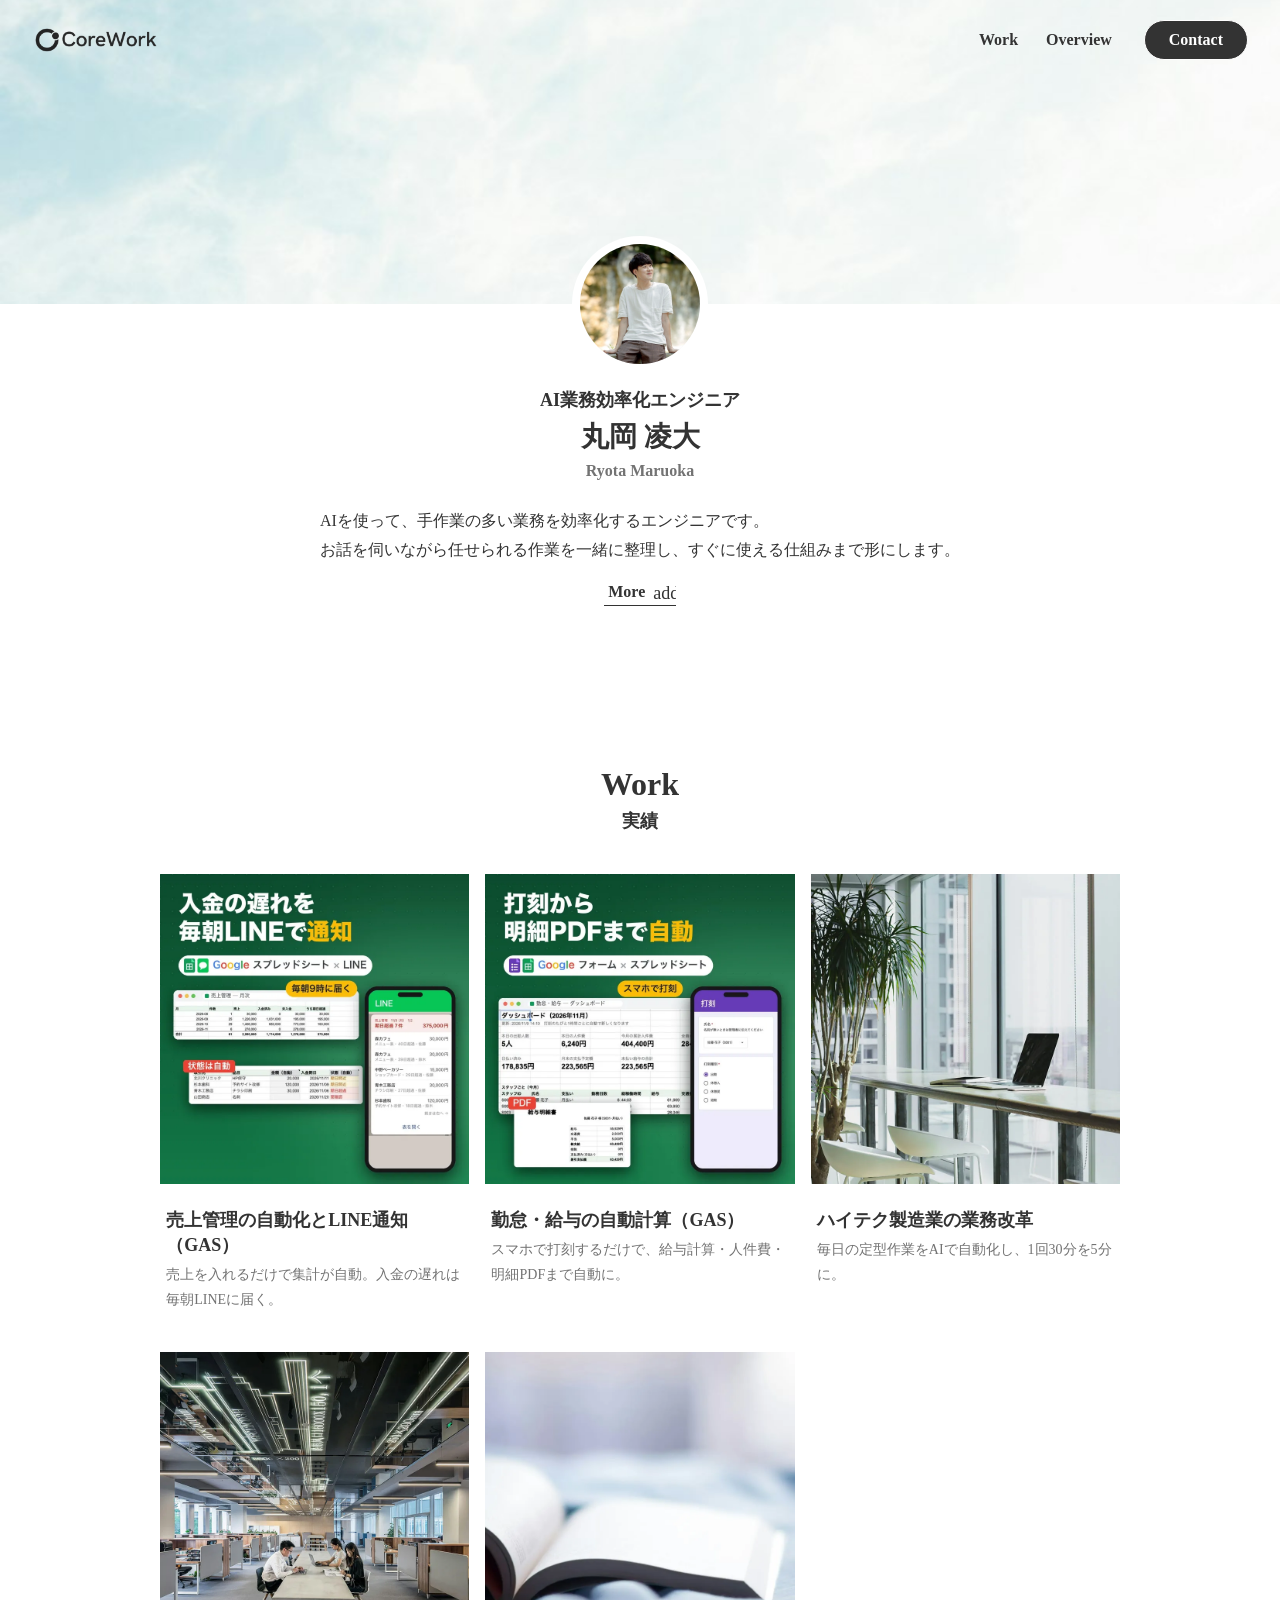
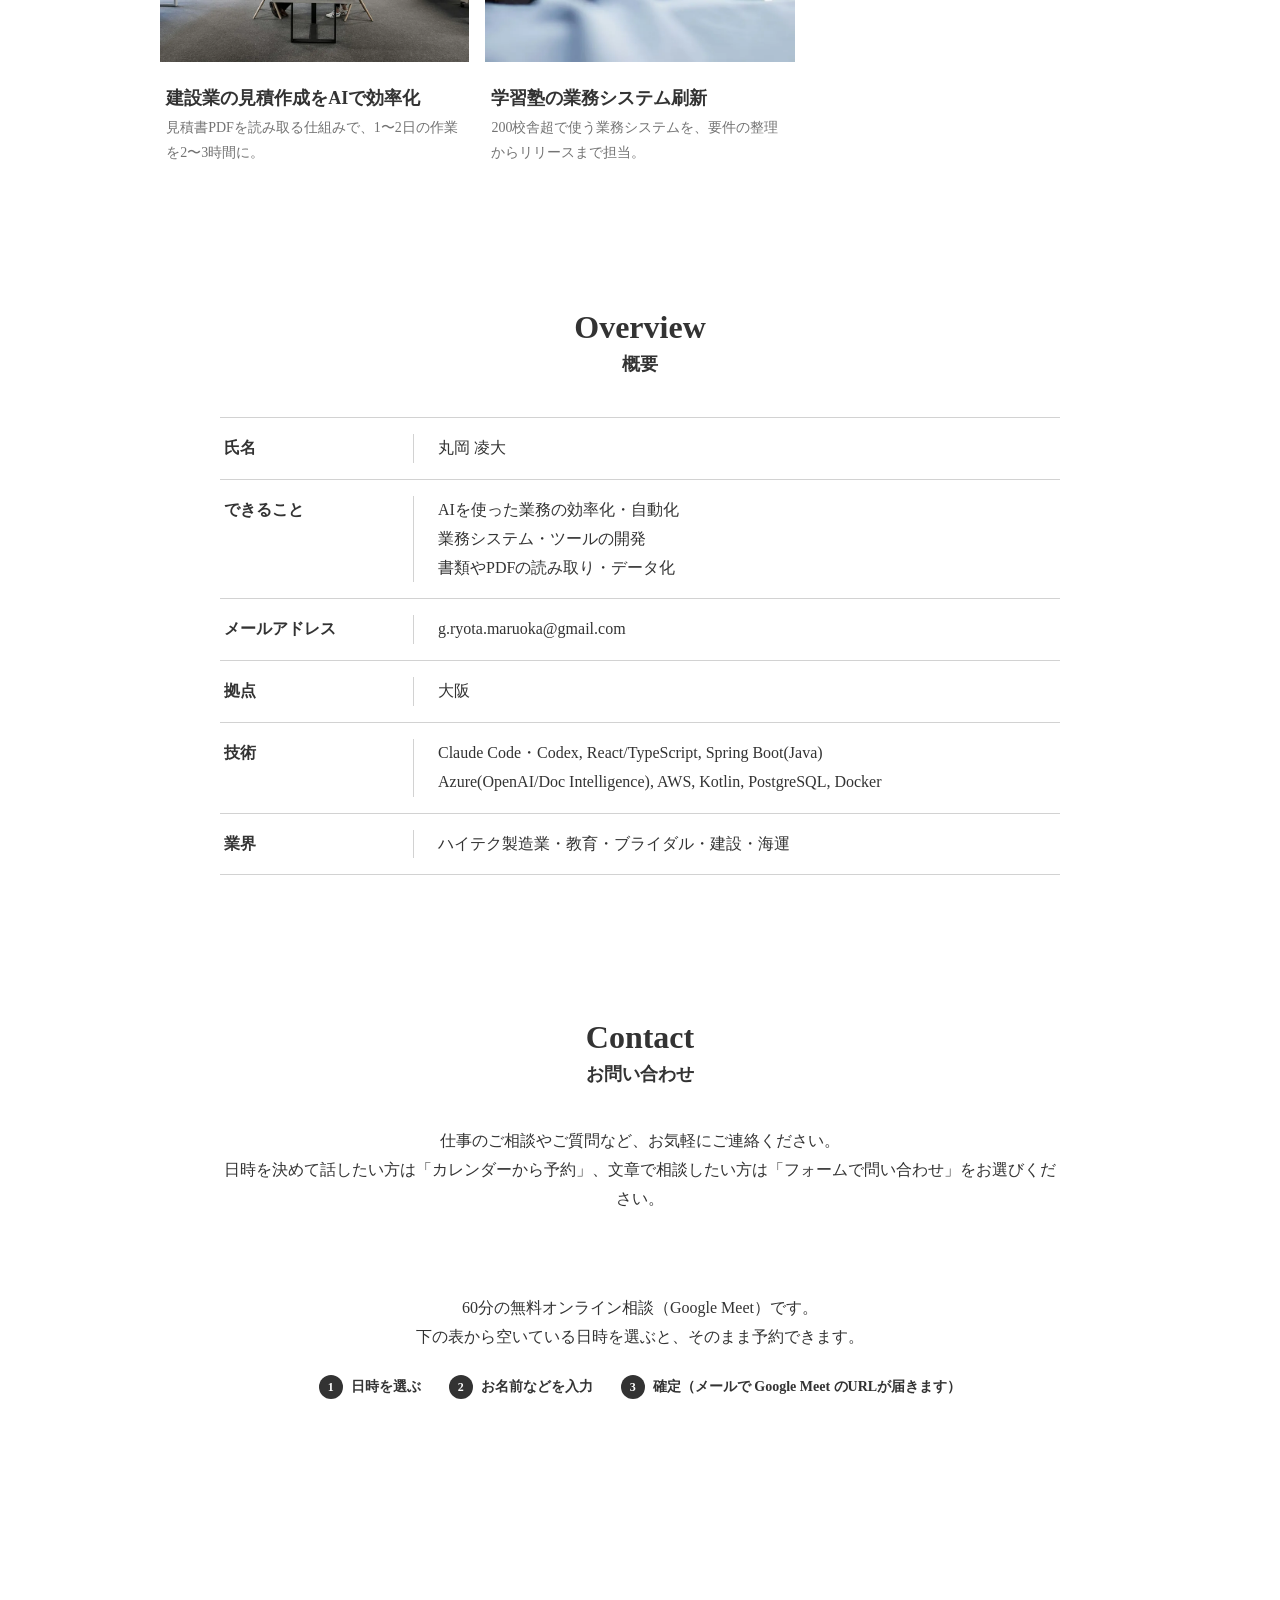
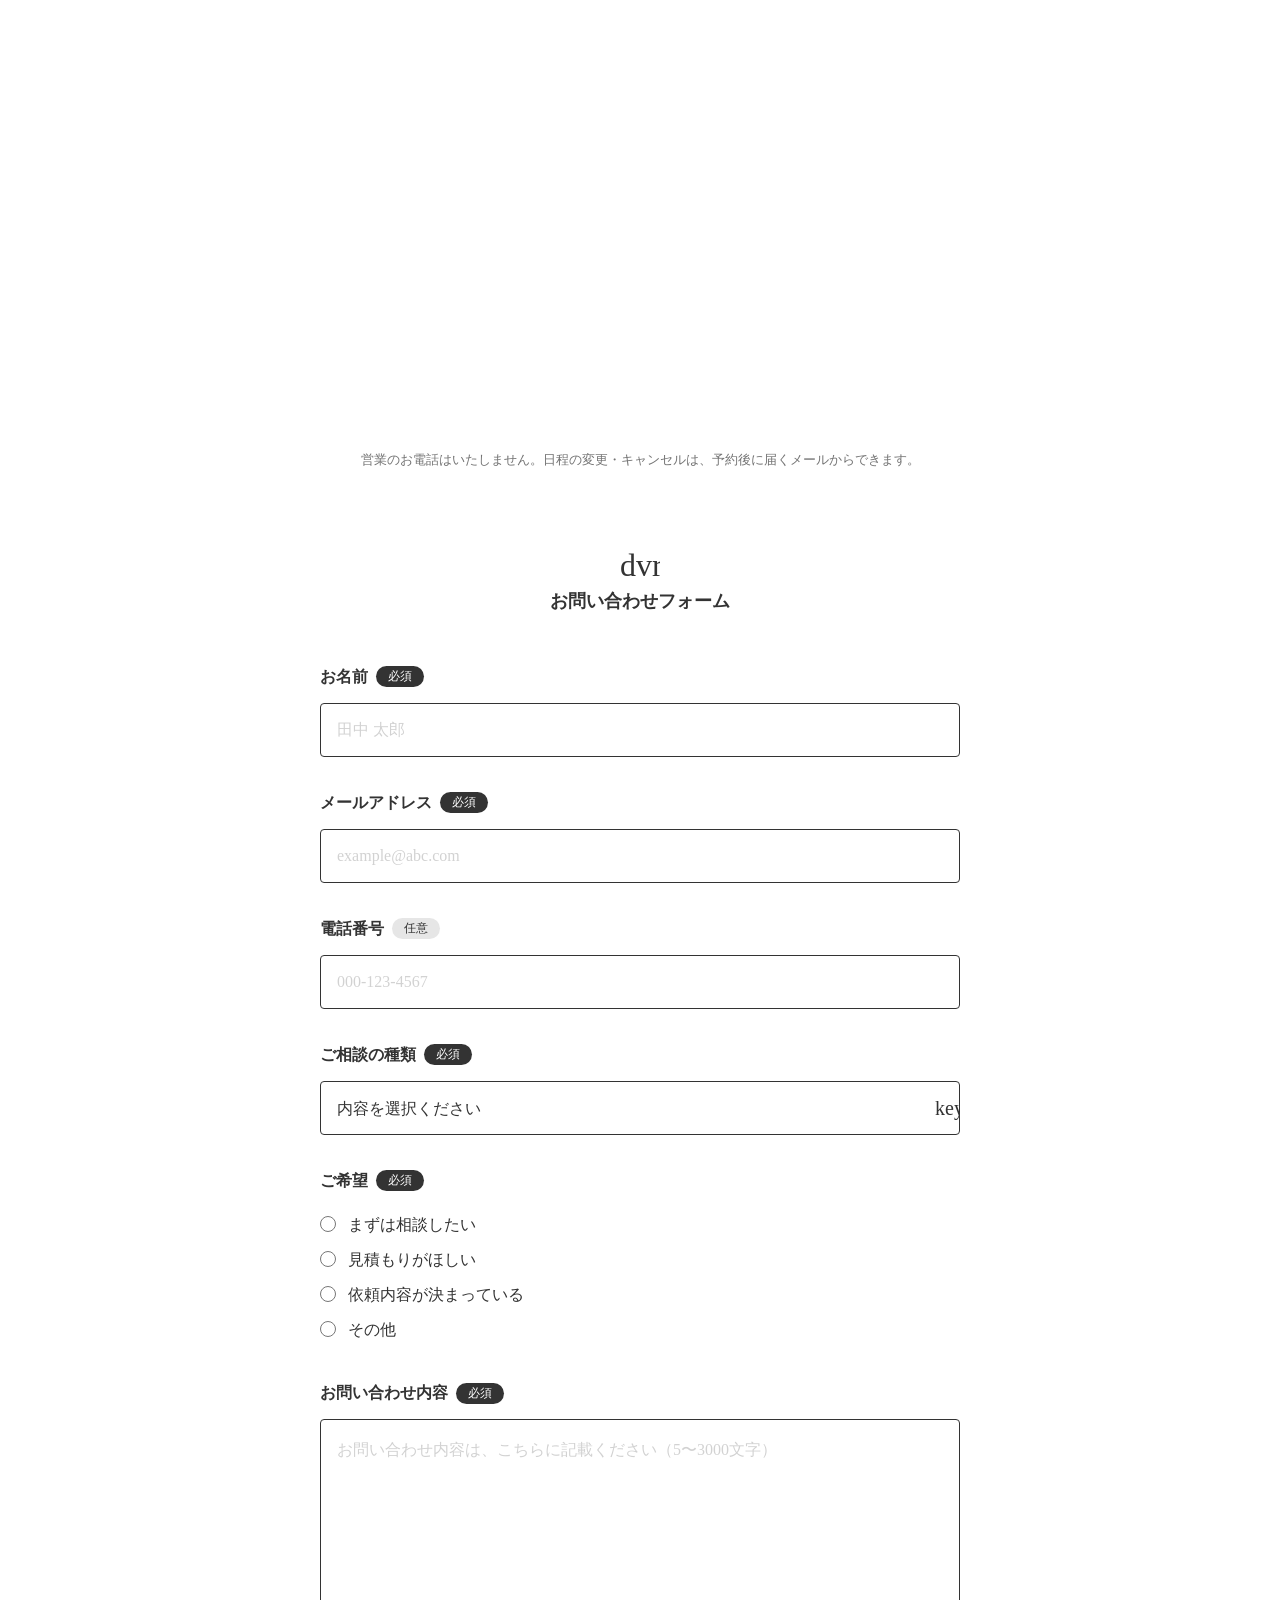
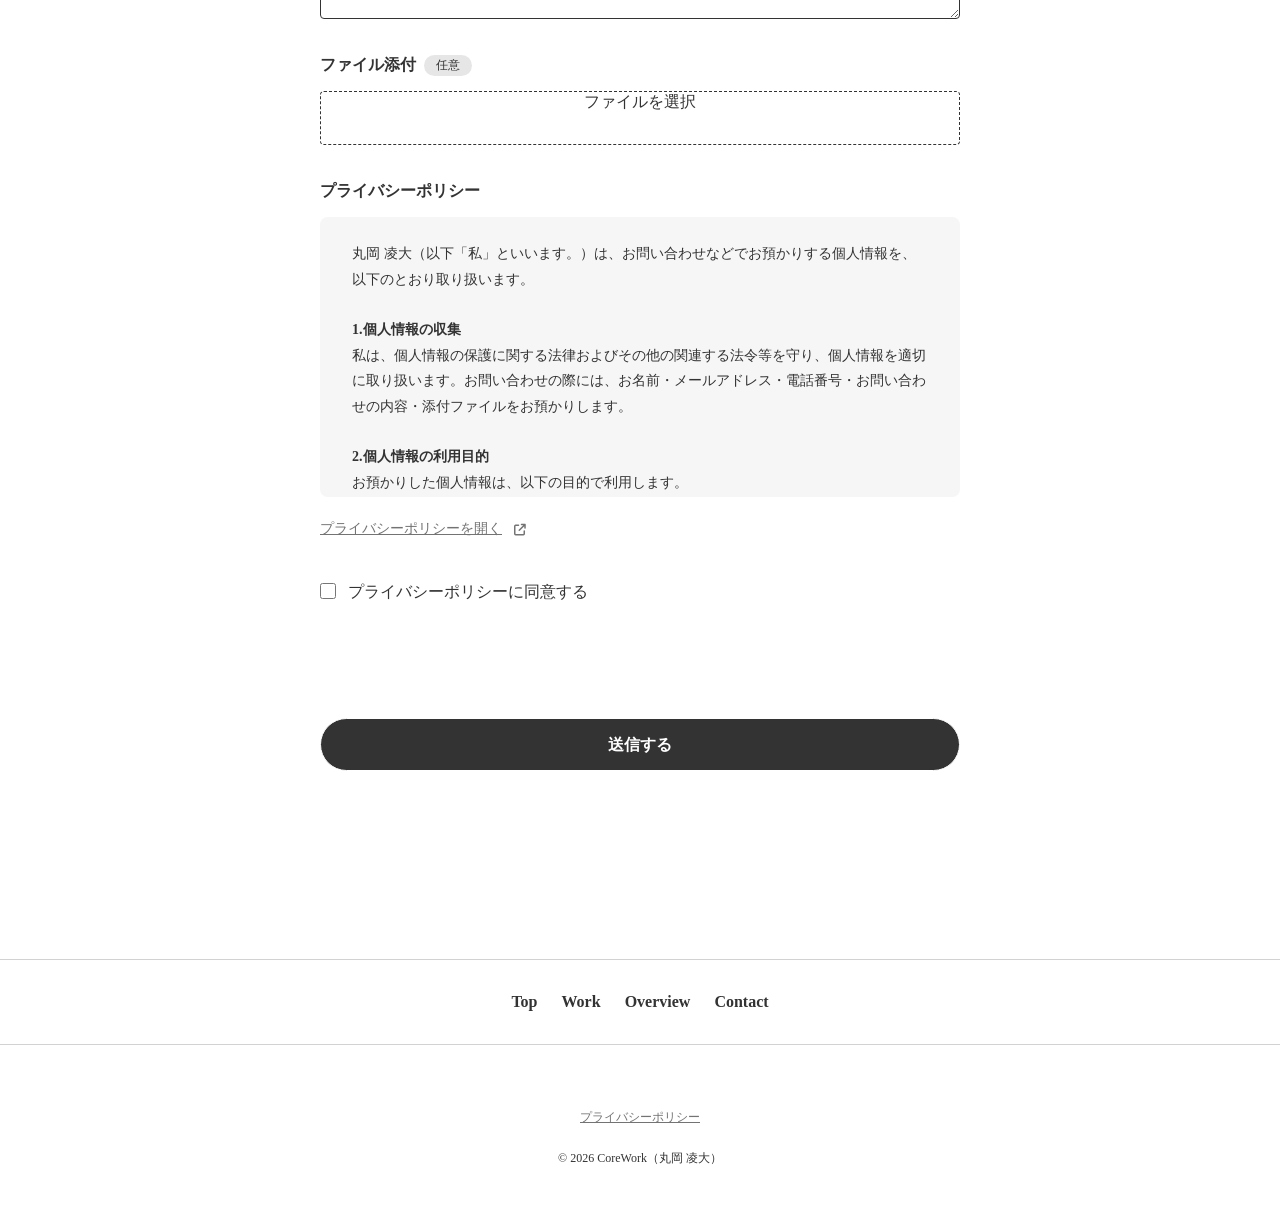
==== commit 2e586f9c: "屋号 CoreWork のロゴ・favicon・題・©" ====
--- a/index.html
+++ b/index.html
@@ -3,17 +3,17 @@
 <meta charset="utf-8">
 <meta name="viewport" content="width=device-width, initial-scale=1">
 <!-- meta:start（tools/release_meta.py が入れる。手で直さない） -->
-<title>AI業務効率化エンジニア 丸岡 凌大｜ポートフォリオ</title>
+<title>CoreWork｜AI業務効率化エンジニア 丸岡 凌大</title>
 <meta name="description" content="大阪のAI業務効率化エンジニア、丸岡 凌大のポートフォリオです。毎日の転記や集計の自動化、AIの業務への取り入れ、社内で使う小さなツールや業務システムの開発を、作業の聞き取りから仕組みづくり、使い始めるまで一人で担当します。Google Apps Script による勤怠・給与と売上管理の自動化の試作や、製造業・建設業・教育での業務改革とシステム開発の実績を、画面と結果つきで載せています。ご相談はページ下のお問い合わせフォームからどうぞ。">
 <link rel="canonical" href="https://gryotamaruoka-dev.github.io/portfolio/">
-<meta property="og:title" content="AI業務効率化エンジニア 丸岡 凌大｜ポートフォリオ">
+<meta property="og:title" content="CoreWork｜AI業務効率化エンジニア 丸岡 凌大">
 <meta property="og:description" content="大阪のAI業務効率化エンジニア、丸岡 凌大のポートフォリオです。毎日の転記や集計の自動化、AIの業務への取り入れ、社内で使う小さなツールや業務システムの開発を、作業の聞き取りから仕組みづくり、使い始めるまで一人で担当します。Google Apps Script による勤怠・給与と売上管理の自動化の試作や、製造業・建設業・教育での業務改革とシステム開発の実績を、画面と結果つきで載せています。ご相談はページ下のお問い合わせフォームからどうぞ。">
 <meta property="og:url" content="https://gryotamaruoka-dev.github.io/portfolio/">
 <meta property="og:type" content="website">
 <meta property="og:image" content="https://gryotamaruoka-dev.github.io/portfolio/assets/og/top.png">
 <meta property="og:image:width" content="1200">
 <meta property="og:image:height" content="630">
-<meta property="og:site_name" content="丸岡 凌大 | ポートフォリオ">
+<meta property="og:site_name" content="CoreWork（丸岡 凌大）">
 <meta property="og:locale" content="ja_JP">
 <meta name="twitter:card" content="summary_large_image">
 <meta name="theme-color" content="#333333">
@@ -22,7 +22,7 @@
 <link rel="icon" type="image/png" sizes="16x16" href="assets/brand/favicon-16.png">
 <link rel="apple-touch-icon" href="assets/brand/apple-touch-icon.png">
 <link rel="manifest" href="site.webmanifest">
-<script type="application/ld+json">{"@context": "https://schema.org", "@type": "WebSite", "name": "丸岡 凌大 | ポートフォリオ", "url": "https://gryotamaruoka-dev.github.io/portfolio/", "inLanguage": "ja"}</script>
+<script type="application/ld+json">{"@context": "https://schema.org", "@type": "WebSite", "name": "CoreWork（丸岡 凌大）", "url": "https://gryotamaruoka-dev.github.io/portfolio/", "inLanguage": "ja"}</script>
 <script type="application/ld+json">{"@context": "https://schema.org", "@type": "Person", "name": "丸岡 凌大", "alternateName": "Ryota Maruoka", "jobTitle": "AI業務効率化エンジニア", "url": "https://gryotamaruoka-dev.github.io/portfolio/", "image": "https://gryotamaruoka-dev.github.io/portfolio/assets/profile.webp", "email": "mailto:g.ryota.maruoka@gmail.com", "address": {"@type": "PostalAddress", "addressRegion": "大阪府", "addressCountry": "JP"}, "knowsAbout": ["AIを使った業務の効率化・自動化", "業務システム・ツールの開発", "書類やPDFの読み取り・データ化", "Google Apps Script"]}</script>
 <!-- meta:end -->
 <meta http-equiv="Content-Security-Policy" content="default-src 'self'; script-src 'self' https://challenges.cloudflare.com https://asset.timerex.net/js/embed.js; style-src 'self' 'unsafe-inline' https://fonts.googleapis.com https://cdnjs.cloudflare.com; font-src 'self' data: https://fonts.gstatic.com https://cdnjs.cloudflare.com; img-src 'self' data:; connect-src https://script.google.com https://script.googleusercontent.com; frame-src https://challenges.cloudflare.com https://timerex.net/s/; base-uri 'self'; form-action 'none'; object-src 'none'">
@@ -36,10 +36,10 @@
 <link rel="stylesheet" href="https://fonts.googleapis.com/icon?family=Material+Icons">
 <link rel="stylesheet" href="https://cdnjs.cloudflare.com/ajax/libs/font-awesome/6.5.1/css/all.min.css">
 <link rel="stylesheet" href="style.css?v=1794330000000">
-<link rel="stylesheet" href="index-page.css?v=e406dc08c9">
+<link rel="stylesheet" href="index-page.css?v=7c5764fae0">
 </head>
 <body>
-<div class="page"><div class="box sd r1"><header class="box sd r2"><div class="box sd r3"><a class="box sd r4"><p class="text sd r5">Profile</p></a><div class="box sd r6"><nav class="box sd r7"><ul class="box sd r8"><li class="box sd r9"><a class="box sd r10"><p class="text sd r11">Work</p><div class="box sd r12"></div></a></li><li class="box sd r17"><a class="box sd r18"><p class="text sd r19">Overview</p><div class="box sd r20"></div></a></li></ul></nav><div class="box sd r23"><a class="box sd r24"><p class="text sd r25">Contact</p></a></div><button class="box sd r26" type="button" aria-label="メニューを開く"><i class="material-icons sd r27">menu</i></button></div></div></header><main class="box sd r28"><div class="box sd r29"><div class="image sd r30"><div class="image-background bg-hero"></div></div></div><div class="box sd r31"><div class="box sd r32"><div class="image sd r33"><div class="image-background bg-profile" role="img" aria-label="丸岡のプロフィール写真"></div></div><p class="text dcb53ec8 sd r34">AI業務効率化エンジニア</p><h1 class="text sd r35">丸岡 凌大</h1><p class="text sd r36">Ryota Maruoka</p><p class="text 1f8a2a21 sd r46">AIを使って、手作業の多い業務を効率化するエンジニアです。<br>お話を伺いながら任せられる作業を一緒に整理し、すぐに使える仕組みまで形にします。</p><div class="box sd r47"><button class="button sd r48"><p class="text sd r49">More</p><p class="text sd absolute r50">Close<br></p><i aria-hidden="true" class="material-symbols-outlined material-symbols sd r51">add</i><div class="box sd absolute r52"></div><div class="box sd absolute r53"></div></button><div class="box sd r54"><div class="box sd r55"><p class="text 1f8a2a21 sd r56">こんなご相談をお受けしています。<br>・毎日の転記や集計を自動にしたい<br>・AIを業務に取り入れたいが、何から始めればよいか分からない<br>・社内で使う小さなツールや業務システムを作りたい<br>作業の聞き取りから、仕組みづくり、使い始めるまでを一人で担当します。</p></div></div></div></div><div class="box sd r57"></div></div><section class="box sd r73" aria-label="Work 実績"><div class="box sd r74"><div class="box sd r75"><h2 class="text ee9a36bf sd r76">Work</h2><p class="text ed8306b5 sd r77">実績</p></div><ul class="box sd r78"><li class="box sd r79"><a href="works/uriage-gas.html" class="work-link"><div class="box sd r80"><div class="box sd r81"><img loading="lazy" decoding="async" width="800" height="800" alt="売上管理の月次の集計と、LINE に届く通知の画面" src="assets/work-uriage-thumb.webp" class="img sd r82"></div><div class="box sd r83"><h3 class="text dcb53ec8 sd r84">売上管理の自動化とLINE通知（GAS）</h3><p class="text 8283ad1f sd r85">売上を入れるだけで集計が自動。入金の遅れは毎朝LINEに届く。</p></div></div></a></li><li class="box sd r79"><a href="works/kintai-gas.html" class="work-link"><div class="box sd r80"><div class="box sd r81"><img loading="lazy" decoding="async" width="800" height="800" alt="勤怠・給与のダッシュボードの画面" src="assets/work-kintai-thumb.webp" class="img sd r82"></div><div class="box sd r83"><h3 class="text dcb53ec8 sd r84">勤怠・給与の自動計算（GAS）</h3><p class="text 8283ad1f sd r85">スマホで打刻するだけで、給与計算・人件費・明細PDFまで自動に。</p></div></div></a></li><li class="box sd r79"><a href="works/ai-bpr.html" class="work-link"><div class="box sd r80"><div class="box sd r81"><img loading="lazy" decoding="async" width="800" height="800" alt="" src="assets/3048f4d47a46.webp" class="img sd r82"></div><div class="box sd r83"><h3 class="text dcb53ec8 sd r84">ハイテク製造業の業務改革</h3><p class="text 8283ad1f sd r85">毎日の定型作業をAIで自動化し、1回30分を5分に。</p></div></div></a></li><li class="box sd r86"><a href="works/estimate-ai.html" class="work-link"><div class="box sd r87"><div class="box sd r88"><img loading="lazy" decoding="async" width="800" height="800" alt="" src="assets/1ed0d5e38161.webp" class="img sd r89"></div><div class="box sd r90"><h3 class="text dcb53ec8 sd r91">建設業の見積作成をAIで効率化</h3><p class="text 8283ad1f sd r92">見積書PDFを読み取る仕組みで、1〜2日の作業を2〜3時間に。</p></div></div></a></li><li class="box sd r93"><a href="works/juku-system.html" class="work-link"><div class="box sd r94"><div class="box sd r95"><img loading="lazy" decoding="async" width="800" height="800" alt="" src="assets/0348db44d5a6.webp" class="img sd r96"></div><div class="box sd r97"><h3 class="text dcb53ec8 sd r98">学習塾の業務システム刷新</h3><p class="text 8283ad1f sd r99">200校舎超で使う業務システムを、要件の整理からリリースまで担当。</p></div></div></a></li></ul></div></section><section class="box sd r106" aria-label="Overview 概要"><div class="box sd r107"><div class="box sd r108"><h2 class="text ee9a36bf sd r109">Overview</h2><p class="text ed8306b5 sd r110">概要</p></div><ul class="box sd r111"><li class="box sd r112"><div class="box sd r113"><div class="box sd r114"><h3 class="text 13bd5f57 sd r115">氏名</h3><div class="box sd absolute r116"></div></div><p class="text 1f8a2a21 sd r117">丸岡 凌大</p></div></li><li class="box sd r118"><div class="box sd r119"><div class="box sd r120"><h3 class="text 13bd5f57 sd r121">できること</h3><div class="box sd absolute r122"></div></div><p class="text 1f8a2a21 sd r123">AIを使った業務の効率化・自動化<br>業務システム・ツールの開発<br>書類やPDFの読み取り・データ化</p></div></li><li class="box sd r124"><div class="box sd r125"><div class="box sd r126"><h3 class="text 13bd5f57 sd r127">メールアドレス</h3><div class="box sd absolute r128"></div></div><p class="text 1f8a2a21 sd r129">g.ryota.maruoka@gmail.com</p></div></li><li class="box sd r136"><div class="box sd r137"><div class="box sd r138"><h3 class="text 13bd5f57 sd r139">拠点</h3><div class="box sd absolute r140"></div></div><p class="text 1f8a2a21 sd r141">大阪</p></div></li><li class="box sd r142"><div class="box sd r143"><div class="box sd r144"><h3 class="text 13bd5f57 sd r145">技術</h3><div class="box sd absolute r146"></div></div><p class="text 1f8a2a21 sd r147">Claude Code・Codex, React/TypeScript, Spring Boot(Java)<br>Azure(OpenAI/Doc Intelligence), AWS, Kotlin, PostgreSQL, Docker</p></div></li><li class="box sd r148"><div class="box sd r149"><div class="box sd r150"><h3 class="text 13bd5f57 sd r151">業界</h3><div class="box sd absolute r152"></div></div><p class="text 1f8a2a21 sd r153">ハイテク製造業・教育・ブライダル・建設・海運</p></div></li></ul></div></section><section class="box sd r155" aria-label="Contact お問い合わせ"><div class="box sd r156"><div class="box sd r157"><h2 class="text ee9a36bf sd r158">Contact</h2><p class="text ed8306b5 sd r159">お問い合わせ</p></div><p class="text 1f8a2a21 sd r160">仕事のご相談やご質問など、お気軽にご連絡ください。<br>日時を決めて話したい方は「カレンダーから予約」、文章で相談したい方は「フォームで問い合わせ」をお選びください。</p><div class="ctabs" id="contact-tabs" role="tablist" aria-label="ご連絡の方法"><button type="button" class="ctab" role="tab" id="tab-calendar" aria-controls="booking" aria-selected="true">カレンダーから予約</button><button type="button" class="ctab" role="tab" id="tab-form" aria-controls="panel-form" aria-selected="false">フォームで問い合わせ</button></div><div class="cpanel booking" id="booking" role="tabpanel" aria-labelledby="tab-calendar"><p class="booking-lead">60分の無料オンライン相談（Google Meet）です。<br>下の表から空いている日時を選ぶと、そのまま予約できます。</p><ol class="booking-steps"><li>日時を選ぶ</li><li>お名前などを入力</li><li>確定（メールで Google Meet のURLが届きます）</li></ol><div id="timerex_calendar" data-url="https://timerex.net/s/g.ryota.maruoka_35c5/38271416"></div><p class="booking-fallback" id="booking-fallback" hidden>予約の表を読み込めませんでした。<a href="https://timerex.net/s/g.ryota.maruoka_35c5/38271416" target="_blank" rel="noopener">予約ページを開く</a>か、「フォームで問い合わせ」からご連絡ください。</p><noscript><p class="booking-fallback"><a href="https://timerex.net/s/g.ryota.maruoka_35c5/38271416" target="_blank" rel="noopener">予約ページを開く</a></p></noscript><p class="booking-note">営業のお電話はいたしません。日程の変更・キャンセルは、予約後に届くメールからできます。</p></div><div class="cpanel" id="panel-form" role="tabpanel" aria-labelledby="tab-form"><div class="box sd r177"><i class="material-symbols-outlined material-symbols sd r178">dvr</i><h3 class="text dcb53ec8 sd r179">お問い合わせフォーム</h3><form name="お問い合わせフォーム" class="form sd r180" id="contact-form" data-endpoint="https://script.google.com/macros/s/AKfycbxybPlpJHvPiABtnQP-vf3SPsj-H_d_gJrHRan_QUI1A7oVPyzrt53uV04S5vzN6h0/exec" data-sitekey="0x4AAAAAAF52sQ0TiVy5_7dK"><div class="hp-field" aria-hidden="true"><label>空けておいてください<input type="text" name="website" tabindex="-1" autocomplete="off"></label></div><div class="box sd r181"><div class="box sd r182"><label class="text sd r183" for="f-name">お名前</label><div class="box sd r184"><p class="text sd r185">必須<br></p></div></div><input name="お名前" id="f-name" aria-label="お名前（必須）" autocomplete="name" placeholder="田中 太郎" required="" maxlength="50" type="text" class="input r186" value=""></div><div class="box sd r187"><div class="box sd r188"><label class="text sd r189" for="f-email">メールアドレス</label><div class="box sd r190"><p class="text sd r191">必須<br></p></div></div><input name="メールアドレス" id="f-email" aria-label="メールアドレス（必須）" autocomplete="email" placeholder="example@abc.com" required="" maxlength="254" type="email" class="input r192" value=""></div><div class="box sd r193"><div class="box sd r194"><label class="text sd r195" for="f-tel">電話番号</label><div class="box sd r196"><p class="text sd r197">任意<br></p></div></div><input name="電話番号" id="f-tel" aria-label="電話番号（任意）" autocomplete="tel" placeholder="000-123-4567" maxlength="20" type="tel" class="input r198" value=""></div><div class="box sd r199"><div class="box sd r200"><label class="text sd r201" for="f-kind">ご相談の種類</label><div class="box sd r202"><p class="text sd r203">必須<br></p></div></div><div class="box sd r204"><select name="ご相談の種類" id="f-kind" aria-label="ご相談の種類（必須）" required="" class="select sd r205"><option selected="" value="">内容を選択ください</option><option value="業務の自動化・効率化">業務の自動化・効率化</option><option value="AIの導入・活用">AIの導入・活用</option><option value="システム・ツールの開発">システム・ツールの開発</option><option value="その他">その他</option></select><i class="material-icons sd absolute r206">keyboard_arrow_down</i></div></div><div class="box sd r207"><div class="box sd r208"><p class="text sd r209">ご希望</p><div class="box sd r210"><p class="text sd r211">必須<br></p></div></div><div class="box sd r212" role="radiogroup" aria-label="ご希望（必須）"><div class="box sd r213"><input name="ご希望" required="" class="radio sd r214" type="radio" value="まずは相談したい" aria-label="まずは相談したい"><span class="text sd r215">まずは相談したい</span></div><div class="box sd r216"><input name="ご希望" required="" class="radio sd r217" type="radio" value="見積もりがほしい" aria-label="見積もりがほしい"><span class="text sd r218">見積もりがほしい</span></div><div class="box sd r219"><input name="ご希望" required="" class="radio sd r220" type="radio" value="依頼内容が決まっている" aria-label="依頼内容が決まっている"><span class="text sd r221">依頼内容が決まっている</span></div><div class="box sd r222"><input name="ご希望" required="" class="radio sd r223" type="radio" value="その他" aria-label="その他"><span class="text sd r224">その他</span></div></div></div><div class="box sd r225"><div class="box sd r226"><label class="text sd r227" for="f-message">お問い合わせ内容</label><div class="box sd r228"><p class="text sd r229">必須<br></p></div></div><textarea name="お問い合わせ内容" id="f-message" aria-label="お問い合わせ内容（必須）" placeholder="お問い合わせ内容は、こちらに記載ください（5〜3000文字）" required="" minlength="5" maxlength="3000" class="textarea r230"></textarea></div><div class="box sd r231"><div class="box sd r232"><label class="text sd r233" for="f-file">ファイル添付</label><div class="box sd r234"><p class="text sd r235">任意<br></p></div></div><label class="file sd r236"><input type="file" name="ファイル" id="f-file" aria-label="ファイル添付（任意）" accept=".pdf,.png,.jpg,.jpeg,.gif,.webp,.docx,.xlsx,.pptx,.csv,.txt">ファイルを選択</label></div><div class="box sd r237"><div class="box sd r238"><p class="text sd r239">プライバシーポリシー</p></div><div class="box sd r240"><div class="box sd r241"><p class="text 8283ad1f sd r242">丸岡 凌大（以下「私」といいます。）は、お問い合わせなどでお預かりする個人情報を、以下のとおり取り扱います。</p><p class="text sd r243">1.個人情報の収集</p><p class="text 8283ad1f sd r244">私は、個人情報の保護に関する法律およびその他の関連する法令等を守り、個人情報を適切に取り扱います。お問い合わせの際には、お名前・メールアドレス・電話番号・お問い合わせの内容・添付ファイルをお預かりします。</p><p class="text sd r245">2.個人情報の利用目的</p><p class="text 8283ad1f sd r246">お預かりした個人情報は、以下の目的で利用します。<br>・お問い合わせへの返信<br>・ご相談内容の確認と、お見積り・ご提案の作成<br>・ご依頼いただいた業務の実施とご連絡</p><p class="text sd r247">3.個人情報の第三者提供</p><p class="text 8283ad1f sd r248">法令に基づく場合を除き、ご本人の同意なく個人情報を第三者に提供しません。</p><p class="text sd r249">4.個人情報の安全管理</p><p class="text 8283ad1f sd r250">お預かりした個人情報は、漏えい・紛失・改ざんが起きないよう適切に管理し、不要になったものは速やかに削除します。</p><p class="text sd r251">5.外部サービスの利用</p><p class="text 8283ad1f sd r252">メールなど、業務で使うクラウドサービスに個人情報を保存することがあります。その場合も、上記の利用目的の範囲内で取り扱います。相談のご予約には日程調整サービス「TimeRex」を利用しており、予約の際にご入力いただいた情報は同サービスに保存されます。</p><p class="text sd r253">6.事業者の氏名</p><p class="text 8283ad1f sd r254">丸岡 凌大（個人）</p><p class="text sd r255">7.お問い合わせ窓口</p><p class="text 8283ad1f sd r256">ご自身の個人情報の開示・訂正・削除などをご希望の場合は、以下までご連絡ください。<br>・メールアドレス：g.ryota.maruoka@gmail.com<br><br>2026年11月9日 制定</p></div></div><div class="box sd r257"><a class="box sd r258" href="privacy.html" target="_blank" rel="noopener"><p class="text sd r259">プライバシーポリシーを開く</p><i aria-label="新規タブで開く" class="fa-solid fa-arrow-up-right-from-square sd r260"></i></a></div><div class="box sd r261"><input name="プライバシーポリシー同意" aria-label="プライバシーポリシーに同意する" required="" class="checkbox sd r262" type="checkbox"><p class="text sd r263">プライバシーポリシーに同意する</p></div></div><div class="cf-turnstile-slot" id="turnstile-slot"></div><button class="button sd r264" type="submit"><p class="text 1fa5f15e sd r265">送信する</p></button><p class="form-status" id="form-status" role="status" aria-live="polite"></p></form></div></div></div></section></main><footer class="box sd r266"><div class="box sd r267"><ul class="box sd r268"><li class="box sd r269"><a class="box sd r270"><p class="text sd r271">Top</p></a></li><li class="box sd r272"><a class="box sd r273"><p class="text sd r274">Work</p></a></li><li class="box sd r278"><a class="box sd r279"><p class="text sd r280">Overview</p></a></li><li class="box sd r281"><a class="box sd r282"><p class="text sd r283">Contact</p></a></li></ul></div><div class="box sd r284"><div class="box sd r285"><a class="text sd r286" href="privacy.html">プライバシーポリシー</a></div><p class="text sd r287">© 2026 Ryota Maruoka</p></div></footer></div></div>
+<div class="page"><div class="box sd r1"><header class="box sd r2"><div class="box sd r3"><a class="box sd r4" href="./" aria-label="CoreWork トップへ"><img src="assets/brand/corework-logo.webp" alt="CoreWork" width="408" height="96" class="brand-logo"></a><div class="box sd r6"><nav class="box sd r7"><ul class="box sd r8"><li class="box sd r9"><a class="box sd r10"><p class="text sd r11">Work</p><div class="box sd r12"></div></a></li><li class="box sd r17"><a class="box sd r18"><p class="text sd r19">Overview</p><div class="box sd r20"></div></a></li></ul></nav><div class="box sd r23"><a class="box sd r24"><p class="text sd r25">Contact</p></a></div><button class="box sd r26" type="button" aria-label="メニューを開く"><i class="material-icons sd r27">menu</i></button></div></div></header><main class="box sd r28"><div class="box sd r29"><div class="image sd r30"><div class="image-background bg-hero"></div></div></div><div class="box sd r31"><div class="box sd r32"><div class="image sd r33"><div class="image-background bg-profile" role="img" aria-label="丸岡のプロフィール写真"></div></div><p class="text dcb53ec8 sd r34">AI業務効率化エンジニア</p><h1 class="text sd r35">丸岡 凌大</h1><p class="text sd r36">Ryota Maruoka</p><p class="text 1f8a2a21 sd r46">AIを使って、手作業の多い業務を効率化するエンジニアです。<br>お話を伺いながら任せられる作業を一緒に整理し、すぐに使える仕組みまで形にします。</p><div class="box sd r47"><button class="button sd r48"><p class="text sd r49">More</p><p class="text sd absolute r50">Close<br></p><i aria-hidden="true" class="material-symbols-outlined material-symbols sd r51">add</i><div class="box sd absolute r52"></div><div class="box sd absolute r53"></div></button><div class="box sd r54"><div class="box sd r55"><p class="text 1f8a2a21 sd r56">こんなご相談をお受けしています。<br>・毎日の転記や集計を自動にしたい<br>・AIを業務に取り入れたいが、何から始めればよいか分からない<br>・社内で使う小さなツールや業務システムを作りたい<br>作業の聞き取りから、仕組みづくり、使い始めるまでを一人で担当します。</p></div></div></div></div><div class="box sd r57"></div></div><section class="box sd r73" aria-label="Work 実績"><div class="box sd r74"><div class="box sd r75"><h2 class="text ee9a36bf sd r76">Work</h2><p class="text ed8306b5 sd r77">実績</p></div><ul class="box sd r78"><li class="box sd r79"><a href="works/uriage-gas.html" class="work-link"><div class="box sd r80"><div class="box sd r81"><img loading="lazy" decoding="async" width="800" height="800" alt="売上管理の月次の集計と、LINE に届く通知の画面" src="assets/work-uriage-thumb.webp" class="img sd r82"></div><div class="box sd r83"><h3 class="text dcb53ec8 sd r84">売上管理の自動化とLINE通知（GAS）</h3><p class="text 8283ad1f sd r85">売上を入れるだけで集計が自動。入金の遅れは毎朝LINEに届く。</p></div></div></a></li><li class="box sd r79"><a href="works/kintai-gas.html" class="work-link"><div class="box sd r80"><div class="box sd r81"><img loading="lazy" decoding="async" width="800" height="800" alt="勤怠・給与のダッシュボードの画面" src="assets/work-kintai-thumb.webp" class="img sd r82"></div><div class="box sd r83"><h3 class="text dcb53ec8 sd r84">勤怠・給与の自動計算（GAS）</h3><p class="text 8283ad1f sd r85">スマホで打刻するだけで、給与計算・人件費・明細PDFまで自動に。</p></div></div></a></li><li class="box sd r79"><a href="works/ai-bpr.html" class="work-link"><div class="box sd r80"><div class="box sd r81"><img loading="lazy" decoding="async" width="800" height="800" alt="" src="assets/3048f4d47a46.webp" class="img sd r82"></div><div class="box sd r83"><h3 class="text dcb53ec8 sd r84">ハイテク製造業の業務改革</h3><p class="text 8283ad1f sd r85">毎日の定型作業をAIで自動化し、1回30分を5分に。</p></div></div></a></li><li class="box sd r86"><a href="works/estimate-ai.html" class="work-link"><div class="box sd r87"><div class="box sd r88"><img loading="lazy" decoding="async" width="800" height="800" alt="" src="assets/1ed0d5e38161.webp" class="img sd r89"></div><div class="box sd r90"><h3 class="text dcb53ec8 sd r91">建設業の見積作成をAIで効率化</h3><p class="text 8283ad1f sd r92">見積書PDFを読み取る仕組みで、1〜2日の作業を2〜3時間に。</p></div></div></a></li><li class="box sd r93"><a href="works/juku-system.html" class="work-link"><div class="box sd r94"><div class="box sd r95"><img loading="lazy" decoding="async" width="800" height="800" alt="" src="assets/0348db44d5a6.webp" class="img sd r96"></div><div class="box sd r97"><h3 class="text dcb53ec8 sd r98">学習塾の業務システム刷新</h3><p class="text 8283ad1f sd r99">200校舎超で使う業務システムを、要件の整理からリリースまで担当。</p></div></div></a></li></ul></div></section><section class="box sd r106" aria-label="Overview 概要"><div class="box sd r107"><div class="box sd r108"><h2 class="text ee9a36bf sd r109">Overview</h2><p class="text ed8306b5 sd r110">概要</p></div><ul class="box sd r111"><li class="box sd r112"><div class="box sd r113"><div class="box sd r114"><h3 class="text 13bd5f57 sd r115">氏名</h3><div class="box sd absolute r116"></div></div><p class="text 1f8a2a21 sd r117">丸岡 凌大</p></div></li><li class="box sd r118"><div class="box sd r119"><div class="box sd r120"><h3 class="text 13bd5f57 sd r121">できること</h3><div class="box sd absolute r122"></div></div><p class="text 1f8a2a21 sd r123">AIを使った業務の効率化・自動化<br>業務システム・ツールの開発<br>書類やPDFの読み取り・データ化</p></div></li><li class="box sd r124"><div class="box sd r125"><div class="box sd r126"><h3 class="text 13bd5f57 sd r127">メールアドレス</h3><div class="box sd absolute r128"></div></div><p class="text 1f8a2a21 sd r129">g.ryota.maruoka@gmail.com</p></div></li><li class="box sd r136"><div class="box sd r137"><div class="box sd r138"><h3 class="text 13bd5f57 sd r139">拠点</h3><div class="box sd absolute r140"></div></div><p class="text 1f8a2a21 sd r141">大阪</p></div></li><li class="box sd r142"><div class="box sd r143"><div class="box sd r144"><h3 class="text 13bd5f57 sd r145">技術</h3><div class="box sd absolute r146"></div></div><p class="text 1f8a2a21 sd r147">Claude Code・Codex, React/TypeScript, Spring Boot(Java)<br>Azure(OpenAI/Doc Intelligence), AWS, Kotlin, PostgreSQL, Docker</p></div></li><li class="box sd r148"><div class="box sd r149"><div class="box sd r150"><h3 class="text 13bd5f57 sd r151">業界</h3><div class="box sd absolute r152"></div></div><p class="text 1f8a2a21 sd r153">ハイテク製造業・教育・ブライダル・建設・海運</p></div></li></ul></div></section><section class="box sd r155" aria-label="Contact お問い合わせ"><div class="box sd r156"><div class="box sd r157"><h2 class="text ee9a36bf sd r158">Contact</h2><p class="text ed8306b5 sd r159">お問い合わせ</p></div><p class="text 1f8a2a21 sd r160">仕事のご相談やご質問など、お気軽にご連絡ください。<br>日時を決めて話したい方は「カレンダーから予約」、文章で相談したい方は「フォームで問い合わせ」をお選びください。</p><div class="ctabs" id="contact-tabs" role="tablist" aria-label="ご連絡の方法"><button type="button" class="ctab" role="tab" id="tab-calendar" aria-controls="booking" aria-selected="true">カレンダーから予約</button><button type="button" class="ctab" role="tab" id="tab-form" aria-controls="panel-form" aria-selected="false">フォームで問い合わせ</button></div><div class="cpanel booking" id="booking" role="tabpanel" aria-labelledby="tab-calendar"><p class="booking-lead">60分の無料オンライン相談（Google Meet）です。<br>下の表から空いている日時を選ぶと、そのまま予約できます。</p><ol class="booking-steps"><li>日時を選ぶ</li><li>お名前などを入力</li><li>確定（メールで Google Meet のURLが届きます）</li></ol><div id="timerex_calendar" data-url="https://timerex.net/s/g.ryota.maruoka_35c5/38271416"></div><p class="booking-fallback" id="booking-fallback" hidden>予約の表を読み込めませんでした。<a href="https://timerex.net/s/g.ryota.maruoka_35c5/38271416" target="_blank" rel="noopener">予約ページを開く</a>か、「フォームで問い合わせ」からご連絡ください。</p><noscript><p class="booking-fallback"><a href="https://timerex.net/s/g.ryota.maruoka_35c5/38271416" target="_blank" rel="noopener">予約ページを開く</a></p></noscript><p class="booking-note">営業のお電話はいたしません。日程の変更・キャンセルは、予約後に届くメールからできます。</p></div><div class="cpanel" id="panel-form" role="tabpanel" aria-labelledby="tab-form"><div class="box sd r177"><i class="material-symbols-outlined material-symbols sd r178">dvr</i><h3 class="text dcb53ec8 sd r179">お問い合わせフォーム</h3><form name="お問い合わせフォーム" class="form sd r180" id="contact-form" data-endpoint="https://script.google.com/macros/s/AKfycbxybPlpJHvPiABtnQP-vf3SPsj-H_d_gJrHRan_QUI1A7oVPyzrt53uV04S5vzN6h0/exec" data-sitekey="0x4AAAAAAF52sQ0TiVy5_7dK"><div class="hp-field" aria-hidden="true"><label>空けておいてください<input type="text" name="website" tabindex="-1" autocomplete="off"></label></div><div class="box sd r181"><div class="box sd r182"><label class="text sd r183" for="f-name">お名前</label><div class="box sd r184"><p class="text sd r185">必須<br></p></div></div><input name="お名前" id="f-name" aria-label="お名前（必須）" autocomplete="name" placeholder="田中 太郎" required="" maxlength="50" type="text" class="input r186" value=""></div><div class="box sd r187"><div class="box sd r188"><label class="text sd r189" for="f-email">メールアドレス</label><div class="box sd r190"><p class="text sd r191">必須<br></p></div></div><input name="メールアドレス" id="f-email" aria-label="メールアドレス（必須）" autocomplete="email" placeholder="example@abc.com" required="" maxlength="254" type="email" class="input r192" value=""></div><div class="box sd r193"><div class="box sd r194"><label class="text sd r195" for="f-tel">電話番号</label><div class="box sd r196"><p class="text sd r197">任意<br></p></div></div><input name="電話番号" id="f-tel" aria-label="電話番号（任意）" autocomplete="tel" placeholder="000-123-4567" maxlength="20" type="tel" class="input r198" value=""></div><div class="box sd r199"><div class="box sd r200"><label class="text sd r201" for="f-kind">ご相談の種類</label><div class="box sd r202"><p class="text sd r203">必須<br></p></div></div><div class="box sd r204"><select name="ご相談の種類" id="f-kind" aria-label="ご相談の種類（必須）" required="" class="select sd r205"><option selected="" value="">内容を選択ください</option><option value="業務の自動化・効率化">業務の自動化・効率化</option><option value="AIの導入・活用">AIの導入・活用</option><option value="システム・ツールの開発">システム・ツールの開発</option><option value="その他">その他</option></select><i class="material-icons sd absolute r206">keyboard_arrow_down</i></div></div><div class="box sd r207"><div class="box sd r208"><p class="text sd r209">ご希望</p><div class="box sd r210"><p class="text sd r211">必須<br></p></div></div><div class="box sd r212" role="radiogroup" aria-label="ご希望（必須）"><div class="box sd r213"><input name="ご希望" required="" class="radio sd r214" type="radio" value="まずは相談したい" aria-label="まずは相談したい"><span class="text sd r215">まずは相談したい</span></div><div class="box sd r216"><input name="ご希望" required="" class="radio sd r217" type="radio" value="見積もりがほしい" aria-label="見積もりがほしい"><span class="text sd r218">見積もりがほしい</span></div><div class="box sd r219"><input name="ご希望" required="" class="radio sd r220" type="radio" value="依頼内容が決まっている" aria-label="依頼内容が決まっている"><span class="text sd r221">依頼内容が決まっている</span></div><div class="box sd r222"><input name="ご希望" required="" class="radio sd r223" type="radio" value="その他" aria-label="その他"><span class="text sd r224">その他</span></div></div></div><div class="box sd r225"><div class="box sd r226"><label class="text sd r227" for="f-message">お問い合わせ内容</label><div class="box sd r228"><p class="text sd r229">必須<br></p></div></div><textarea name="お問い合わせ内容" id="f-message" aria-label="お問い合わせ内容（必須）" placeholder="お問い合わせ内容は、こちらに記載ください（5〜3000文字）" required="" minlength="5" maxlength="3000" class="textarea r230"></textarea></div><div class="box sd r231"><div class="box sd r232"><label class="text sd r233" for="f-file">ファイル添付</label><div class="box sd r234"><p class="text sd r235">任意<br></p></div></div><label class="file sd r236"><input type="file" name="ファイル" id="f-file" aria-label="ファイル添付（任意）" accept=".pdf,.png,.jpg,.jpeg,.gif,.webp,.docx,.xlsx,.pptx,.csv,.txt">ファイルを選択</label></div><div class="box sd r237"><div class="box sd r238"><p class="text sd r239">プライバシーポリシー</p></div><div class="box sd r240"><div class="box sd r241"><p class="text 8283ad1f sd r242">丸岡 凌大（以下「私」といいます。）は、お問い合わせなどでお預かりする個人情報を、以下のとおり取り扱います。</p><p class="text sd r243">1.個人情報の収集</p><p class="text 8283ad1f sd r244">私は、個人情報の保護に関する法律およびその他の関連する法令等を守り、個人情報を適切に取り扱います。お問い合わせの際には、お名前・メールアドレス・電話番号・お問い合わせの内容・添付ファイルをお預かりします。</p><p class="text sd r245">2.個人情報の利用目的</p><p class="text 8283ad1f sd r246">お預かりした個人情報は、以下の目的で利用します。<br>・お問い合わせへの返信<br>・ご相談内容の確認と、お見積り・ご提案の作成<br>・ご依頼いただいた業務の実施とご連絡</p><p class="text sd r247">3.個人情報の第三者提供</p><p class="text 8283ad1f sd r248">法令に基づく場合を除き、ご本人の同意なく個人情報を第三者に提供しません。</p><p class="text sd r249">4.個人情報の安全管理</p><p class="text 8283ad1f sd r250">お預かりした個人情報は、漏えい・紛失・改ざんが起きないよう適切に管理し、不要になったものは速やかに削除します。</p><p class="text sd r251">5.外部サービスの利用</p><p class="text 8283ad1f sd r252">メールなど、業務で使うクラウドサービスに個人情報を保存することがあります。その場合も、上記の利用目的の範囲内で取り扱います。相談のご予約には日程調整サービス「TimeRex」を利用しており、予約の際にご入力いただいた情報は同サービスに保存されます。</p><p class="text sd r253">6.事業者の氏名</p><p class="text 8283ad1f sd r254">丸岡 凌大（個人）</p><p class="text sd r255">7.お問い合わせ窓口</p><p class="text 8283ad1f sd r256">ご自身の個人情報の開示・訂正・削除などをご希望の場合は、以下までご連絡ください。<br>・メールアドレス：g.ryota.maruoka@gmail.com<br><br>2026年11月9日 制定</p></div></div><div class="box sd r257"><a class="box sd r258" href="privacy.html" target="_blank" rel="noopener"><p class="text sd r259">プライバシーポリシーを開く</p><i aria-label="新規タブで開く" class="fa-solid fa-arrow-up-right-from-square sd r260"></i></a></div><div class="box sd r261"><input name="プライバシーポリシー同意" aria-label="プライバシーポリシーに同意する" required="" class="checkbox sd r262" type="checkbox"><p class="text sd r263">プライバシーポリシーに同意する</p></div></div><div class="cf-turnstile-slot" id="turnstile-slot"></div><button class="button sd r264" type="submit"><p class="text 1fa5f15e sd r265">送信する</p></button><p class="form-status" id="form-status" role="status" aria-live="polite"></p></form></div></div></div></section></main><footer class="box sd r266"><div class="box sd r267"><ul class="box sd r268"><li class="box sd r269"><a class="box sd r270"><p class="text sd r271">Top</p></a></li><li class="box sd r272"><a class="box sd r273"><p class="text sd r274">Work</p></a></li><li class="box sd r278"><a class="box sd r279"><p class="text sd r280">Overview</p></a></li><li class="box sd r281"><a class="box sd r282"><p class="text sd r283">Contact</p></a></li></ul></div><div class="box sd r284"><div class="box sd r285"><a class="text sd r286" href="privacy.html">プライバシーポリシー</a></div><p class="text sd r287">© 2026 CoreWork（丸岡 凌大）</p></div></footer></div></div>
 <script src="site.js?v=1794197414207"></script>
 <script src="contact.js?v=6" defer></script>
 <script src="booking.js?v=4" defer></script>
--- a/index-page.css
+++ b/index-page.css
@@ -5618,3 +5618,9 @@
 /* <section>・<label> にした所が、もとの見た目（div・p）と同じになるように（<h2> は元の .p35 などの規則がそのまま効く） */
 section.box { display: flex; }
 label.text.sd { display: block; cursor: default; }
+
+/* 屋号のロゴ（tools/release_meta.py が入れる。2026-11-11）。左上の「Profile」の字をロゴの画像に替え、メニューと縦の位置をそろえる */
+.brand-logo { display: block; height: 30px; width: auto; }
+.r3 { align-items: center !important; }
+@media (max-width: 840px) { .brand-logo { height: 26px; } }
+@media (max-width: 540px) { .brand-logo { height: 24px; } .r3 { justify-content: space-between !important; } .r4 { width: auto !important; align-items: flex-start !important; } }
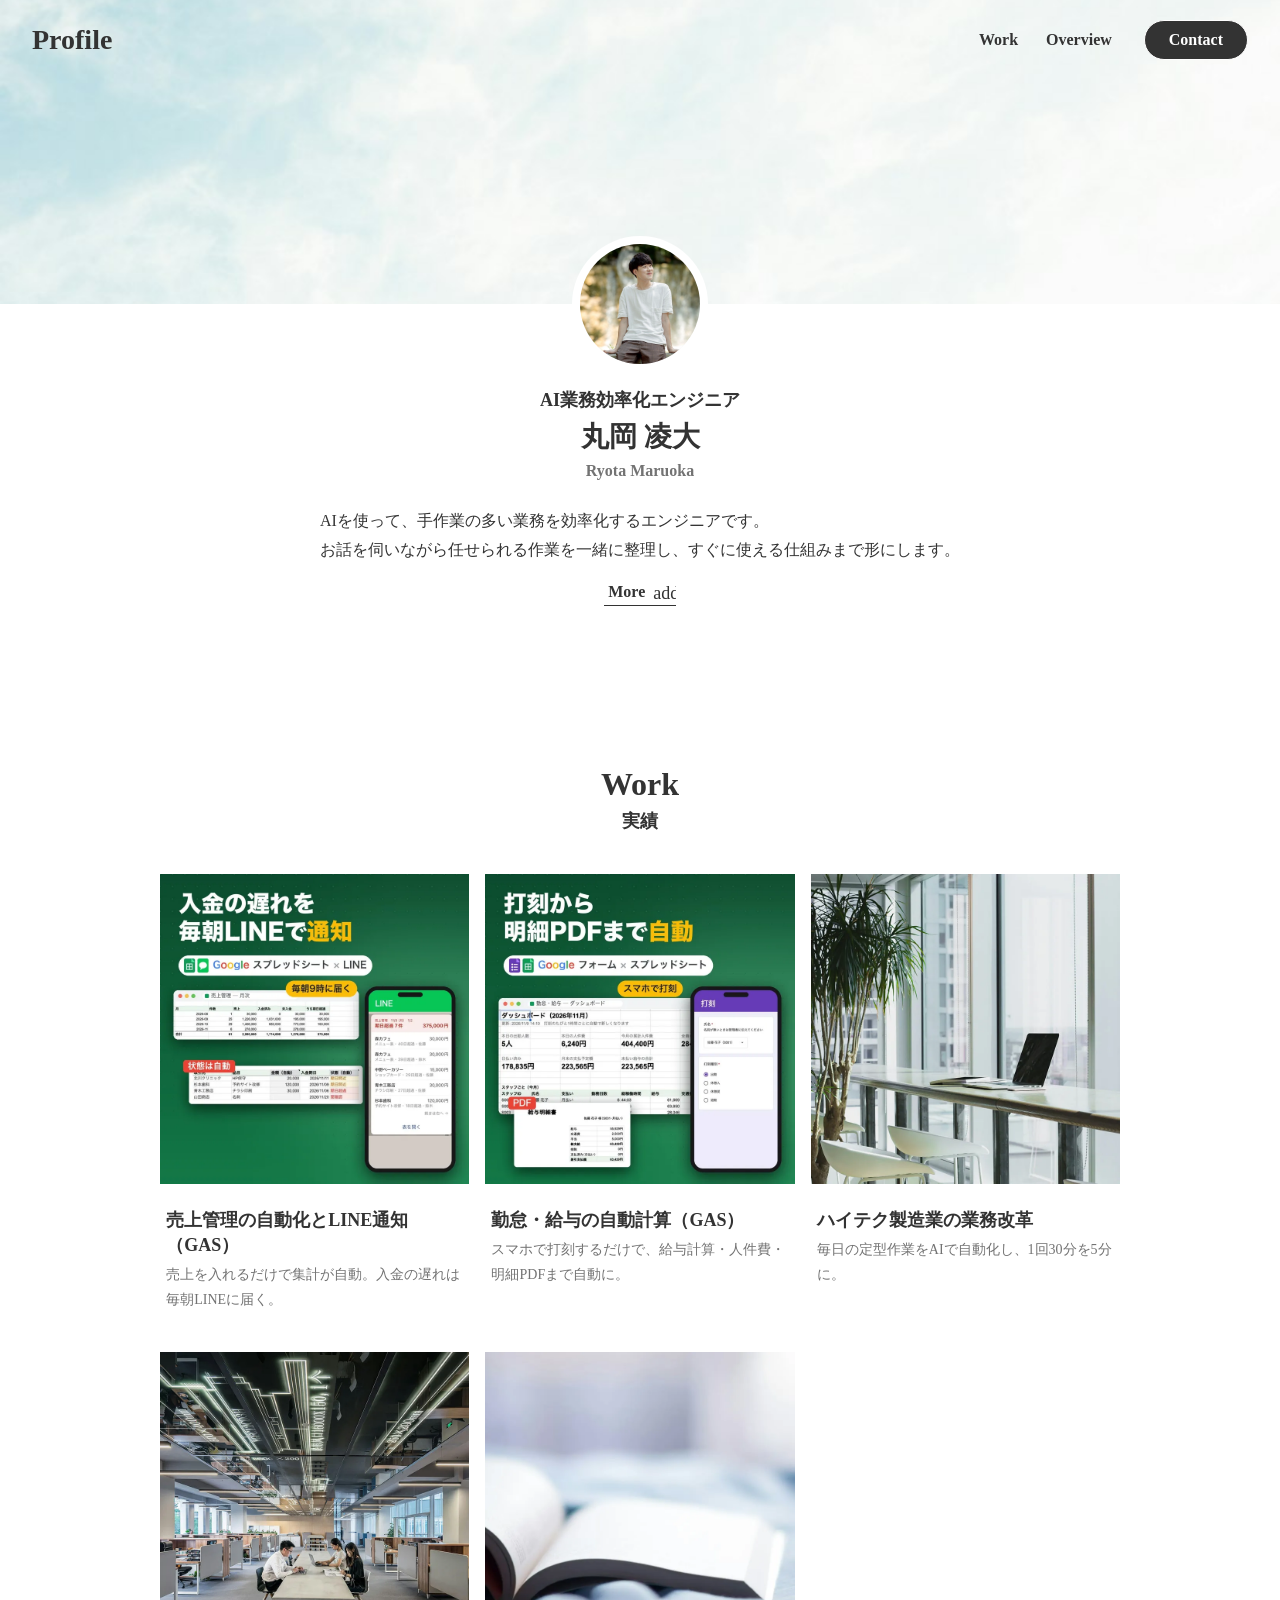
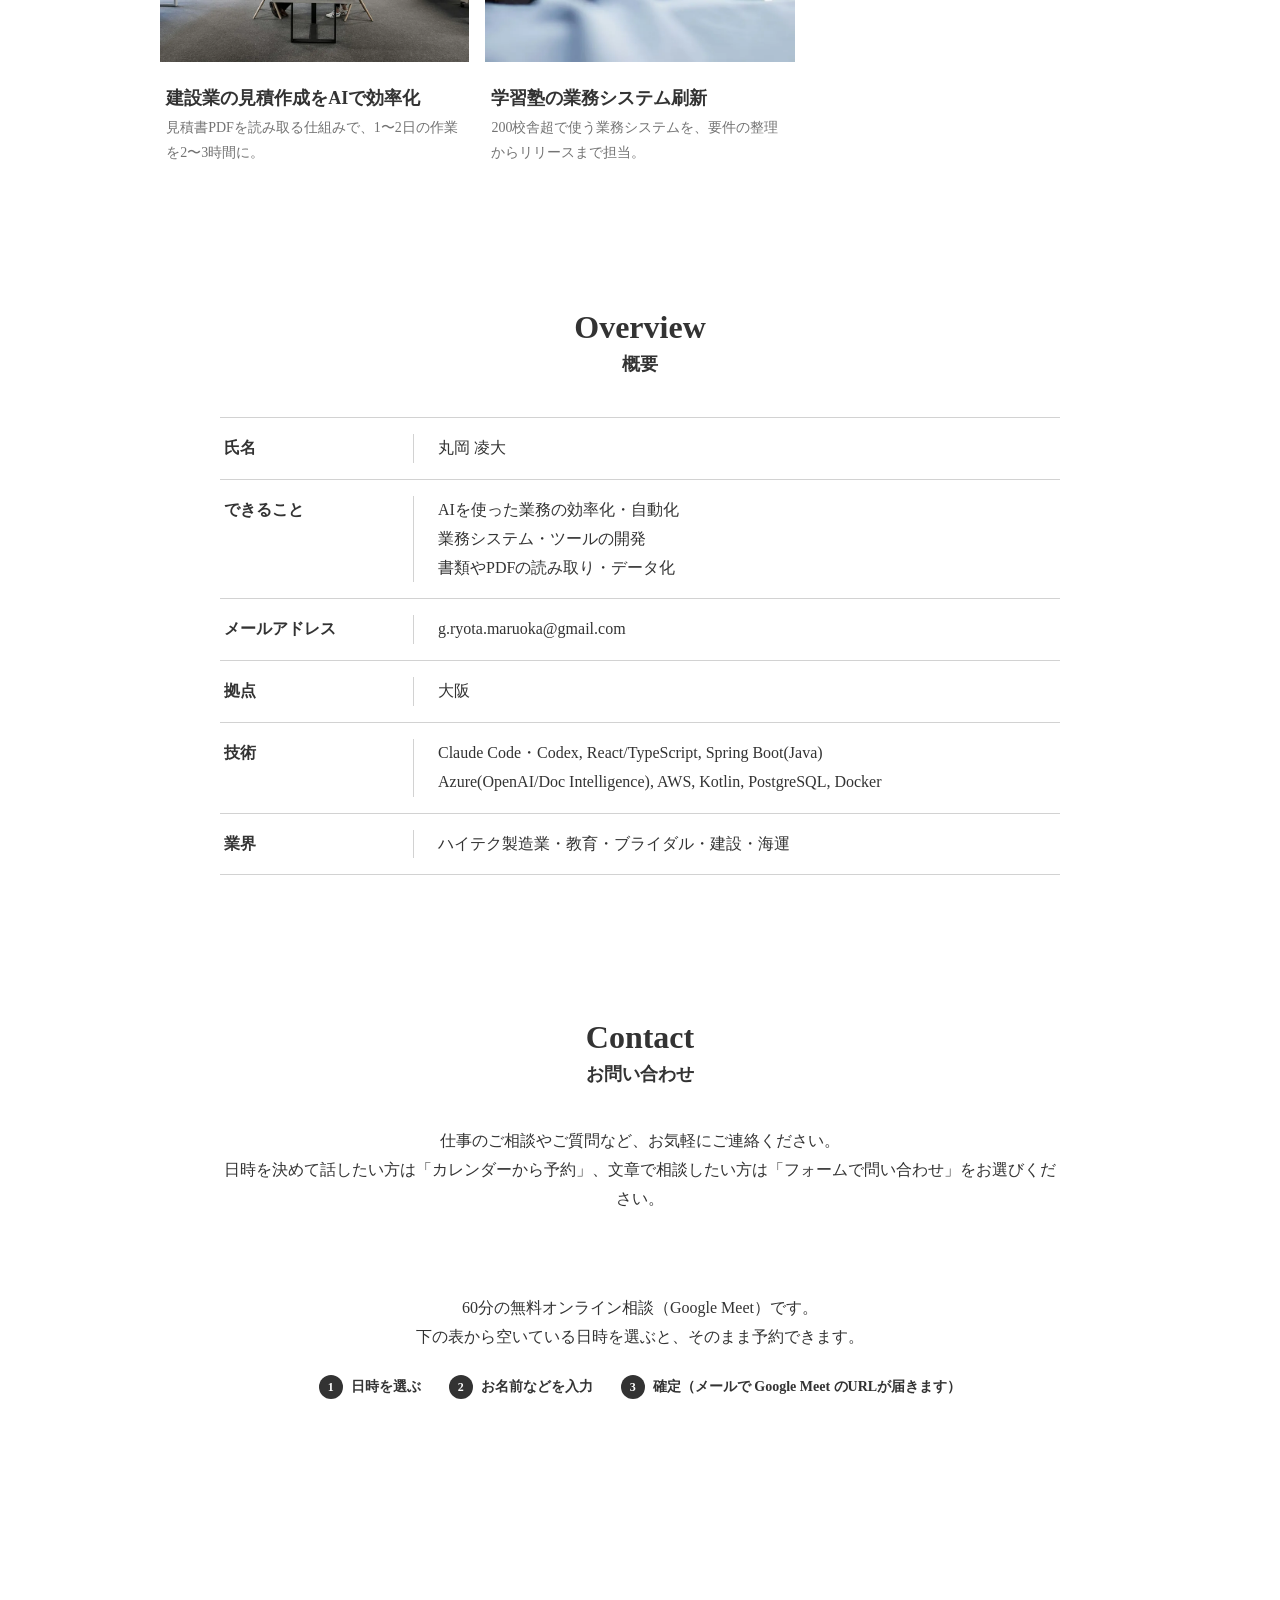
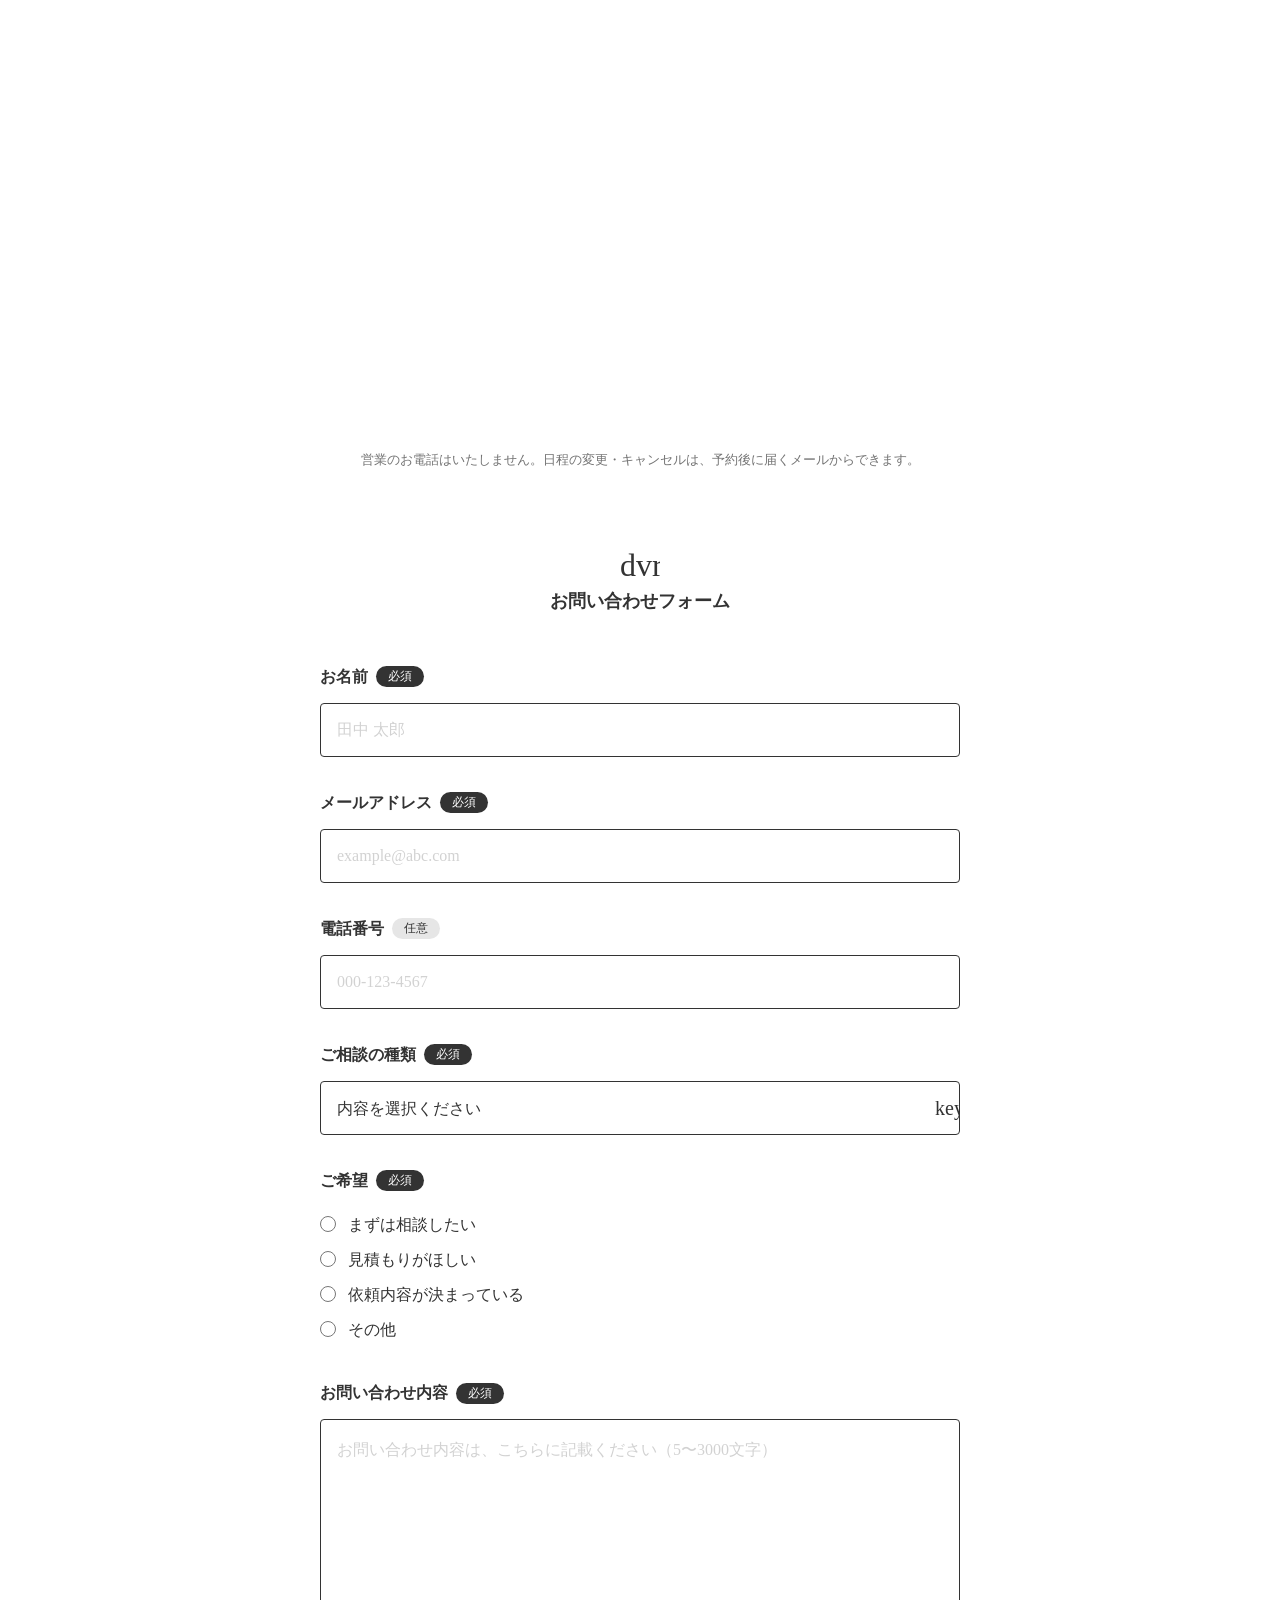
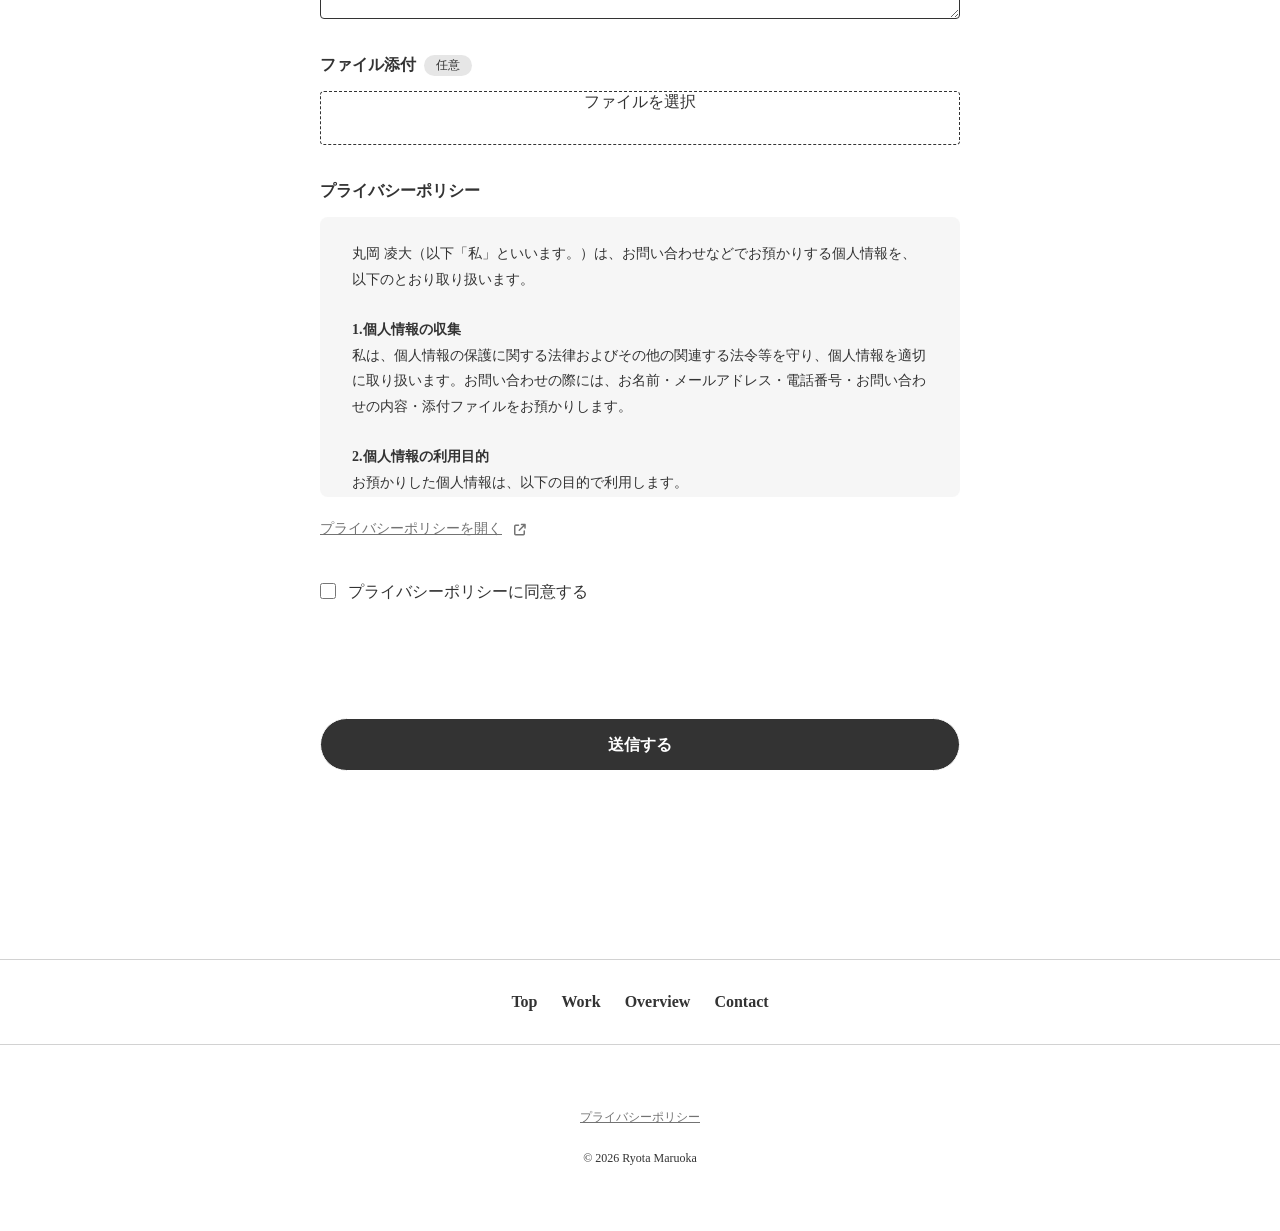
==== commit b7da2543: "屋号 CoreWork の表記を外して Profile に戻す" ====
--- a/index.html
+++ b/index.html
@@ -3,17 +3,17 @@
 <meta charset="utf-8">
 <meta name="viewport" content="width=device-width, initial-scale=1">
 <!-- meta:start（tools/release_meta.py が入れる。手で直さない） -->
-<title>CoreWork｜AI業務効率化エンジニア 丸岡 凌大</title>
+<title>AI業務効率化エンジニア 丸岡 凌大｜ポートフォリオ</title>
 <meta name="description" content="大阪のAI業務効率化エンジニア、丸岡 凌大のポートフォリオです。毎日の転記や集計の自動化、AIの業務への取り入れ、社内で使う小さなツールや業務システムの開発を、作業の聞き取りから仕組みづくり、使い始めるまで一人で担当します。Google Apps Script による勤怠・給与と売上管理の自動化の試作や、製造業・建設業・教育での業務改革とシステム開発の実績を、画面と結果つきで載せています。ご相談はページ下のお問い合わせフォームからどうぞ。">
 <link rel="canonical" href="https://gryotamaruoka-dev.github.io/portfolio/">
-<meta property="og:title" content="CoreWork｜AI業務効率化エンジニア 丸岡 凌大">
+<meta property="og:title" content="AI業務効率化エンジニア 丸岡 凌大｜ポートフォリオ">
 <meta property="og:description" content="大阪のAI業務効率化エンジニア、丸岡 凌大のポートフォリオです。毎日の転記や集計の自動化、AIの業務への取り入れ、社内で使う小さなツールや業務システムの開発を、作業の聞き取りから仕組みづくり、使い始めるまで一人で担当します。Google Apps Script による勤怠・給与と売上管理の自動化の試作や、製造業・建設業・教育での業務改革とシステム開発の実績を、画面と結果つきで載せています。ご相談はページ下のお問い合わせフォームからどうぞ。">
 <meta property="og:url" content="https://gryotamaruoka-dev.github.io/portfolio/">
 <meta property="og:type" content="website">
 <meta property="og:image" content="https://gryotamaruoka-dev.github.io/portfolio/assets/og/top.png">
 <meta property="og:image:width" content="1200">
 <meta property="og:image:height" content="630">
-<meta property="og:site_name" content="CoreWork（丸岡 凌大）">
+<meta property="og:site_name" content="丸岡 凌大 | ポートフォリオ">
 <meta property="og:locale" content="ja_JP">
 <meta name="twitter:card" content="summary_large_image">
 <meta name="theme-color" content="#333333">
@@ -22,7 +22,7 @@
 <link rel="icon" type="image/png" sizes="16x16" href="assets/brand/favicon-16.png">
 <link rel="apple-touch-icon" href="assets/brand/apple-touch-icon.png">
 <link rel="manifest" href="site.webmanifest">
-<script type="application/ld+json">{"@context": "https://schema.org", "@type": "WebSite", "name": "CoreWork（丸岡 凌大）", "url": "https://gryotamaruoka-dev.github.io/portfolio/", "inLanguage": "ja"}</script>
+<script type="application/ld+json">{"@context": "https://schema.org", "@type": "WebSite", "name": "丸岡 凌大 | ポートフォリオ", "url": "https://gryotamaruoka-dev.github.io/portfolio/", "inLanguage": "ja"}</script>
 <script type="application/ld+json">{"@context": "https://schema.org", "@type": "Person", "name": "丸岡 凌大", "alternateName": "Ryota Maruoka", "jobTitle": "AI業務効率化エンジニア", "url": "https://gryotamaruoka-dev.github.io/portfolio/", "image": "https://gryotamaruoka-dev.github.io/portfolio/assets/profile.webp", "email": "mailto:g.ryota.maruoka@gmail.com", "address": {"@type": "PostalAddress", "addressRegion": "大阪府", "addressCountry": "JP"}, "knowsAbout": ["AIを使った業務の効率化・自動化", "業務システム・ツールの開発", "書類やPDFの読み取り・データ化", "Google Apps Script"]}</script>
 <!-- meta:end -->
 <meta http-equiv="Content-Security-Policy" content="default-src 'self'; script-src 'self' https://challenges.cloudflare.com https://asset.timerex.net/js/embed.js; style-src 'self' 'unsafe-inline' https://fonts.googleapis.com https://cdnjs.cloudflare.com; font-src 'self' data: https://fonts.gstatic.com https://cdnjs.cloudflare.com; img-src 'self' data:; connect-src https://script.google.com https://script.googleusercontent.com; frame-src https://challenges.cloudflare.com https://timerex.net/s/; base-uri 'self'; form-action 'none'; object-src 'none'">
@@ -36,10 +36,10 @@
 <link rel="stylesheet" href="https://fonts.googleapis.com/icon?family=Material+Icons">
 <link rel="stylesheet" href="https://cdnjs.cloudflare.com/ajax/libs/font-awesome/6.5.1/css/all.min.css">
 <link rel="stylesheet" href="style.css?v=1794330000000">
-<link rel="stylesheet" href="index-page.css?v=7c5764fae0">
+<link rel="stylesheet" href="index-page.css?v=e406dc08c9">
 </head>
 <body>
-<div class="page"><div class="box sd r1"><header class="box sd r2"><div class="box sd r3"><a class="box sd r4" href="./" aria-label="CoreWork トップへ"><img src="assets/brand/corework-logo.webp" alt="CoreWork" width="408" height="96" class="brand-logo"></a><div class="box sd r6"><nav class="box sd r7"><ul class="box sd r8"><li class="box sd r9"><a class="box sd r10"><p class="text sd r11">Work</p><div class="box sd r12"></div></a></li><li class="box sd r17"><a class="box sd r18"><p class="text sd r19">Overview</p><div class="box sd r20"></div></a></li></ul></nav><div class="box sd r23"><a class="box sd r24"><p class="text sd r25">Contact</p></a></div><button class="box sd r26" type="button" aria-label="メニューを開く"><i class="material-icons sd r27">menu</i></button></div></div></header><main class="box sd r28"><div class="box sd r29"><div class="image sd r30"><div class="image-background bg-hero"></div></div></div><div class="box sd r31"><div class="box sd r32"><div class="image sd r33"><div class="image-background bg-profile" role="img" aria-label="丸岡のプロフィール写真"></div></div><p class="text dcb53ec8 sd r34">AI業務効率化エンジニア</p><h1 class="text sd r35">丸岡 凌大</h1><p class="text sd r36">Ryota Maruoka</p><p class="text 1f8a2a21 sd r46">AIを使って、手作業の多い業務を効率化するエンジニアです。<br>お話を伺いながら任せられる作業を一緒に整理し、すぐに使える仕組みまで形にします。</p><div class="box sd r47"><button class="button sd r48"><p class="text sd r49">More</p><p class="text sd absolute r50">Close<br></p><i aria-hidden="true" class="material-symbols-outlined material-symbols sd r51">add</i><div class="box sd absolute r52"></div><div class="box sd absolute r53"></div></button><div class="box sd r54"><div class="box sd r55"><p class="text 1f8a2a21 sd r56">こんなご相談をお受けしています。<br>・毎日の転記や集計を自動にしたい<br>・AIを業務に取り入れたいが、何から始めればよいか分からない<br>・社内で使う小さなツールや業務システムを作りたい<br>作業の聞き取りから、仕組みづくり、使い始めるまでを一人で担当します。</p></div></div></div></div><div class="box sd r57"></div></div><section class="box sd r73" aria-label="Work 実績"><div class="box sd r74"><div class="box sd r75"><h2 class="text ee9a36bf sd r76">Work</h2><p class="text ed8306b5 sd r77">実績</p></div><ul class="box sd r78"><li class="box sd r79"><a href="works/uriage-gas.html" class="work-link"><div class="box sd r80"><div class="box sd r81"><img loading="lazy" decoding="async" width="800" height="800" alt="売上管理の月次の集計と、LINE に届く通知の画面" src="assets/work-uriage-thumb.webp" class="img sd r82"></div><div class="box sd r83"><h3 class="text dcb53ec8 sd r84">売上管理の自動化とLINE通知（GAS）</h3><p class="text 8283ad1f sd r85">売上を入れるだけで集計が自動。入金の遅れは毎朝LINEに届く。</p></div></div></a></li><li class="box sd r79"><a href="works/kintai-gas.html" class="work-link"><div class="box sd r80"><div class="box sd r81"><img loading="lazy" decoding="async" width="800" height="800" alt="勤怠・給与のダッシュボードの画面" src="assets/work-kintai-thumb.webp" class="img sd r82"></div><div class="box sd r83"><h3 class="text dcb53ec8 sd r84">勤怠・給与の自動計算（GAS）</h3><p class="text 8283ad1f sd r85">スマホで打刻するだけで、給与計算・人件費・明細PDFまで自動に。</p></div></div></a></li><li class="box sd r79"><a href="works/ai-bpr.html" class="work-link"><div class="box sd r80"><div class="box sd r81"><img loading="lazy" decoding="async" width="800" height="800" alt="" src="assets/3048f4d47a46.webp" class="img sd r82"></div><div class="box sd r83"><h3 class="text dcb53ec8 sd r84">ハイテク製造業の業務改革</h3><p class="text 8283ad1f sd r85">毎日の定型作業をAIで自動化し、1回30分を5分に。</p></div></div></a></li><li class="box sd r86"><a href="works/estimate-ai.html" class="work-link"><div class="box sd r87"><div class="box sd r88"><img loading="lazy" decoding="async" width="800" height="800" alt="" src="assets/1ed0d5e38161.webp" class="img sd r89"></div><div class="box sd r90"><h3 class="text dcb53ec8 sd r91">建設業の見積作成をAIで効率化</h3><p class="text 8283ad1f sd r92">見積書PDFを読み取る仕組みで、1〜2日の作業を2〜3時間に。</p></div></div></a></li><li class="box sd r93"><a href="works/juku-system.html" class="work-link"><div class="box sd r94"><div class="box sd r95"><img loading="lazy" decoding="async" width="800" height="800" alt="" src="assets/0348db44d5a6.webp" class="img sd r96"></div><div class="box sd r97"><h3 class="text dcb53ec8 sd r98">学習塾の業務システム刷新</h3><p class="text 8283ad1f sd r99">200校舎超で使う業務システムを、要件の整理からリリースまで担当。</p></div></div></a></li></ul></div></section><section class="box sd r106" aria-label="Overview 概要"><div class="box sd r107"><div class="box sd r108"><h2 class="text ee9a36bf sd r109">Overview</h2><p class="text ed8306b5 sd r110">概要</p></div><ul class="box sd r111"><li class="box sd r112"><div class="box sd r113"><div class="box sd r114"><h3 class="text 13bd5f57 sd r115">氏名</h3><div class="box sd absolute r116"></div></div><p class="text 1f8a2a21 sd r117">丸岡 凌大</p></div></li><li class="box sd r118"><div class="box sd r119"><div class="box sd r120"><h3 class="text 13bd5f57 sd r121">できること</h3><div class="box sd absolute r122"></div></div><p class="text 1f8a2a21 sd r123">AIを使った業務の効率化・自動化<br>業務システム・ツールの開発<br>書類やPDFの読み取り・データ化</p></div></li><li class="box sd r124"><div class="box sd r125"><div class="box sd r126"><h3 class="text 13bd5f57 sd r127">メールアドレス</h3><div class="box sd absolute r128"></div></div><p class="text 1f8a2a21 sd r129">g.ryota.maruoka@gmail.com</p></div></li><li class="box sd r136"><div class="box sd r137"><div class="box sd r138"><h3 class="text 13bd5f57 sd r139">拠点</h3><div class="box sd absolute r140"></div></div><p class="text 1f8a2a21 sd r141">大阪</p></div></li><li class="box sd r142"><div class="box sd r143"><div class="box sd r144"><h3 class="text 13bd5f57 sd r145">技術</h3><div class="box sd absolute r146"></div></div><p class="text 1f8a2a21 sd r147">Claude Code・Codex, React/TypeScript, Spring Boot(Java)<br>Azure(OpenAI/Doc Intelligence), AWS, Kotlin, PostgreSQL, Docker</p></div></li><li class="box sd r148"><div class="box sd r149"><div class="box sd r150"><h3 class="text 13bd5f57 sd r151">業界</h3><div class="box sd absolute r152"></div></div><p class="text 1f8a2a21 sd r153">ハイテク製造業・教育・ブライダル・建設・海運</p></div></li></ul></div></section><section class="box sd r155" aria-label="Contact お問い合わせ"><div class="box sd r156"><div class="box sd r157"><h2 class="text ee9a36bf sd r158">Contact</h2><p class="text ed8306b5 sd r159">お問い合わせ</p></div><p class="text 1f8a2a21 sd r160">仕事のご相談やご質問など、お気軽にご連絡ください。<br>日時を決めて話したい方は「カレンダーから予約」、文章で相談したい方は「フォームで問い合わせ」をお選びください。</p><div class="ctabs" id="contact-tabs" role="tablist" aria-label="ご連絡の方法"><button type="button" class="ctab" role="tab" id="tab-calendar" aria-controls="booking" aria-selected="true">カレンダーから予約</button><button type="button" class="ctab" role="tab" id="tab-form" aria-controls="panel-form" aria-selected="false">フォームで問い合わせ</button></div><div class="cpanel booking" id="booking" role="tabpanel" aria-labelledby="tab-calendar"><p class="booking-lead">60分の無料オンライン相談（Google Meet）です。<br>下の表から空いている日時を選ぶと、そのまま予約できます。</p><ol class="booking-steps"><li>日時を選ぶ</li><li>お名前などを入力</li><li>確定（メールで Google Meet のURLが届きます）</li></ol><div id="timerex_calendar" data-url="https://timerex.net/s/g.ryota.maruoka_35c5/38271416"></div><p class="booking-fallback" id="booking-fallback" hidden>予約の表を読み込めませんでした。<a href="https://timerex.net/s/g.ryota.maruoka_35c5/38271416" target="_blank" rel="noopener">予約ページを開く</a>か、「フォームで問い合わせ」からご連絡ください。</p><noscript><p class="booking-fallback"><a href="https://timerex.net/s/g.ryota.maruoka_35c5/38271416" target="_blank" rel="noopener">予約ページを開く</a></p></noscript><p class="booking-note">営業のお電話はいたしません。日程の変更・キャンセルは、予約後に届くメールからできます。</p></div><div class="cpanel" id="panel-form" role="tabpanel" aria-labelledby="tab-form"><div class="box sd r177"><i class="material-symbols-outlined material-symbols sd r178">dvr</i><h3 class="text dcb53ec8 sd r179">お問い合わせフォーム</h3><form name="お問い合わせフォーム" class="form sd r180" id="contact-form" data-endpoint="https://script.google.com/macros/s/AKfycbxybPlpJHvPiABtnQP-vf3SPsj-H_d_gJrHRan_QUI1A7oVPyzrt53uV04S5vzN6h0/exec" data-sitekey="0x4AAAAAAF52sQ0TiVy5_7dK"><div class="hp-field" aria-hidden="true"><label>空けておいてください<input type="text" name="website" tabindex="-1" autocomplete="off"></label></div><div class="box sd r181"><div class="box sd r182"><label class="text sd r183" for="f-name">お名前</label><div class="box sd r184"><p class="text sd r185">必須<br></p></div></div><input name="お名前" id="f-name" aria-label="お名前（必須）" autocomplete="name" placeholder="田中 太郎" required="" maxlength="50" type="text" class="input r186" value=""></div><div class="box sd r187"><div class="box sd r188"><label class="text sd r189" for="f-email">メールアドレス</label><div class="box sd r190"><p class="text sd r191">必須<br></p></div></div><input name="メールアドレス" id="f-email" aria-label="メールアドレス（必須）" autocomplete="email" placeholder="example@abc.com" required="" maxlength="254" type="email" class="input r192" value=""></div><div class="box sd r193"><div class="box sd r194"><label class="text sd r195" for="f-tel">電話番号</label><div class="box sd r196"><p class="text sd r197">任意<br></p></div></div><input name="電話番号" id="f-tel" aria-label="電話番号（任意）" autocomplete="tel" placeholder="000-123-4567" maxlength="20" type="tel" class="input r198" value=""></div><div class="box sd r199"><div class="box sd r200"><label class="text sd r201" for="f-kind">ご相談の種類</label><div class="box sd r202"><p class="text sd r203">必須<br></p></div></div><div class="box sd r204"><select name="ご相談の種類" id="f-kind" aria-label="ご相談の種類（必須）" required="" class="select sd r205"><option selected="" value="">内容を選択ください</option><option value="業務の自動化・効率化">業務の自動化・効率化</option><option value="AIの導入・活用">AIの導入・活用</option><option value="システム・ツールの開発">システム・ツールの開発</option><option value="その他">その他</option></select><i class="material-icons sd absolute r206">keyboard_arrow_down</i></div></div><div class="box sd r207"><div class="box sd r208"><p class="text sd r209">ご希望</p><div class="box sd r210"><p class="text sd r211">必須<br></p></div></div><div class="box sd r212" role="radiogroup" aria-label="ご希望（必須）"><div class="box sd r213"><input name="ご希望" required="" class="radio sd r214" type="radio" value="まずは相談したい" aria-label="まずは相談したい"><span class="text sd r215">まずは相談したい</span></div><div class="box sd r216"><input name="ご希望" required="" class="radio sd r217" type="radio" value="見積もりがほしい" aria-label="見積もりがほしい"><span class="text sd r218">見積もりがほしい</span></div><div class="box sd r219"><input name="ご希望" required="" class="radio sd r220" type="radio" value="依頼内容が決まっている" aria-label="依頼内容が決まっている"><span class="text sd r221">依頼内容が決まっている</span></div><div class="box sd r222"><input name="ご希望" required="" class="radio sd r223" type="radio" value="その他" aria-label="その他"><span class="text sd r224">その他</span></div></div></div><div class="box sd r225"><div class="box sd r226"><label class="text sd r227" for="f-message">お問い合わせ内容</label><div class="box sd r228"><p class="text sd r229">必須<br></p></div></div><textarea name="お問い合わせ内容" id="f-message" aria-label="お問い合わせ内容（必須）" placeholder="お問い合わせ内容は、こちらに記載ください（5〜3000文字）" required="" minlength="5" maxlength="3000" class="textarea r230"></textarea></div><div class="box sd r231"><div class="box sd r232"><label class="text sd r233" for="f-file">ファイル添付</label><div class="box sd r234"><p class="text sd r235">任意<br></p></div></div><label class="file sd r236"><input type="file" name="ファイル" id="f-file" aria-label="ファイル添付（任意）" accept=".pdf,.png,.jpg,.jpeg,.gif,.webp,.docx,.xlsx,.pptx,.csv,.txt">ファイルを選択</label></div><div class="box sd r237"><div class="box sd r238"><p class="text sd r239">プライバシーポリシー</p></div><div class="box sd r240"><div class="box sd r241"><p class="text 8283ad1f sd r242">丸岡 凌大（以下「私」といいます。）は、お問い合わせなどでお預かりする個人情報を、以下のとおり取り扱います。</p><p class="text sd r243">1.個人情報の収集</p><p class="text 8283ad1f sd r244">私は、個人情報の保護に関する法律およびその他の関連する法令等を守り、個人情報を適切に取り扱います。お問い合わせの際には、お名前・メールアドレス・電話番号・お問い合わせの内容・添付ファイルをお預かりします。</p><p class="text sd r245">2.個人情報の利用目的</p><p class="text 8283ad1f sd r246">お預かりした個人情報は、以下の目的で利用します。<br>・お問い合わせへの返信<br>・ご相談内容の確認と、お見積り・ご提案の作成<br>・ご依頼いただいた業務の実施とご連絡</p><p class="text sd r247">3.個人情報の第三者提供</p><p class="text 8283ad1f sd r248">法令に基づく場合を除き、ご本人の同意なく個人情報を第三者に提供しません。</p><p class="text sd r249">4.個人情報の安全管理</p><p class="text 8283ad1f sd r250">お預かりした個人情報は、漏えい・紛失・改ざんが起きないよう適切に管理し、不要になったものは速やかに削除します。</p><p class="text sd r251">5.外部サービスの利用</p><p class="text 8283ad1f sd r252">メールなど、業務で使うクラウドサービスに個人情報を保存することがあります。その場合も、上記の利用目的の範囲内で取り扱います。相談のご予約には日程調整サービス「TimeRex」を利用しており、予約の際にご入力いただいた情報は同サービスに保存されます。</p><p class="text sd r253">6.事業者の氏名</p><p class="text 8283ad1f sd r254">丸岡 凌大（個人）</p><p class="text sd r255">7.お問い合わせ窓口</p><p class="text 8283ad1f sd r256">ご自身の個人情報の開示・訂正・削除などをご希望の場合は、以下までご連絡ください。<br>・メールアドレス：g.ryota.maruoka@gmail.com<br><br>2026年11月9日 制定</p></div></div><div class="box sd r257"><a class="box sd r258" href="privacy.html" target="_blank" rel="noopener"><p class="text sd r259">プライバシーポリシーを開く</p><i aria-label="新規タブで開く" class="fa-solid fa-arrow-up-right-from-square sd r260"></i></a></div><div class="box sd r261"><input name="プライバシーポリシー同意" aria-label="プライバシーポリシーに同意する" required="" class="checkbox sd r262" type="checkbox"><p class="text sd r263">プライバシーポリシーに同意する</p></div></div><div class="cf-turnstile-slot" id="turnstile-slot"></div><button class="button sd r264" type="submit"><p class="text 1fa5f15e sd r265">送信する</p></button><p class="form-status" id="form-status" role="status" aria-live="polite"></p></form></div></div></div></section></main><footer class="box sd r266"><div class="box sd r267"><ul class="box sd r268"><li class="box sd r269"><a class="box sd r270"><p class="text sd r271">Top</p></a></li><li class="box sd r272"><a class="box sd r273"><p class="text sd r274">Work</p></a></li><li class="box sd r278"><a class="box sd r279"><p class="text sd r280">Overview</p></a></li><li class="box sd r281"><a class="box sd r282"><p class="text sd r283">Contact</p></a></li></ul></div><div class="box sd r284"><div class="box sd r285"><a class="text sd r286" href="privacy.html">プライバシーポリシー</a></div><p class="text sd r287">© 2026 CoreWork（丸岡 凌大）</p></div></footer></div></div>
+<div class="page"><div class="box sd r1"><header class="box sd r2"><div class="box sd r3"><a class="box sd r4"><p class="text sd r5">Profile</p></a><div class="box sd r6"><nav class="box sd r7"><ul class="box sd r8"><li class="box sd r9"><a class="box sd r10"><p class="text sd r11">Work</p><div class="box sd r12"></div></a></li><li class="box sd r17"><a class="box sd r18"><p class="text sd r19">Overview</p><div class="box sd r20"></div></a></li></ul></nav><div class="box sd r23"><a class="box sd r24"><p class="text sd r25">Contact</p></a></div><button class="box sd r26" type="button" aria-label="メニューを開く"><i class="material-icons sd r27">menu</i></button></div></div></header><main class="box sd r28"><div class="box sd r29"><div class="image sd r30"><div class="image-background bg-hero"></div></div></div><div class="box sd r31"><div class="box sd r32"><div class="image sd r33"><div class="image-background bg-profile" role="img" aria-label="丸岡のプロフィール写真"></div></div><p class="text dcb53ec8 sd r34">AI業務効率化エンジニア</p><h1 class="text sd r35">丸岡 凌大</h1><p class="text sd r36">Ryota Maruoka</p><p class="text 1f8a2a21 sd r46">AIを使って、手作業の多い業務を効率化するエンジニアです。<br>お話を伺いながら任せられる作業を一緒に整理し、すぐに使える仕組みまで形にします。</p><div class="box sd r47"><button class="button sd r48"><p class="text sd r49">More</p><p class="text sd absolute r50">Close<br></p><i aria-hidden="true" class="material-symbols-outlined material-symbols sd r51">add</i><div class="box sd absolute r52"></div><div class="box sd absolute r53"></div></button><div class="box sd r54"><div class="box sd r55"><p class="text 1f8a2a21 sd r56">こんなご相談をお受けしています。<br>・毎日の転記や集計を自動にしたい<br>・AIを業務に取り入れたいが、何から始めればよいか分からない<br>・社内で使う小さなツールや業務システムを作りたい<br>作業の聞き取りから、仕組みづくり、使い始めるまでを一人で担当します。</p></div></div></div></div><div class="box sd r57"></div></div><section class="box sd r73" aria-label="Work 実績"><div class="box sd r74"><div class="box sd r75"><h2 class="text ee9a36bf sd r76">Work</h2><p class="text ed8306b5 sd r77">実績</p></div><ul class="box sd r78"><li class="box sd r79"><a href="works/uriage-gas.html" class="work-link"><div class="box sd r80"><div class="box sd r81"><img loading="lazy" decoding="async" width="800" height="800" alt="売上管理の月次の集計と、LINE に届く通知の画面" src="assets/work-uriage-thumb.webp" class="img sd r82"></div><div class="box sd r83"><h3 class="text dcb53ec8 sd r84">売上管理の自動化とLINE通知（GAS）</h3><p class="text 8283ad1f sd r85">売上を入れるだけで集計が自動。入金の遅れは毎朝LINEに届く。</p></div></div></a></li><li class="box sd r79"><a href="works/kintai-gas.html" class="work-link"><div class="box sd r80"><div class="box sd r81"><img loading="lazy" decoding="async" width="800" height="800" alt="勤怠・給与のダッシュボードの画面" src="assets/work-kintai-thumb.webp" class="img sd r82"></div><div class="box sd r83"><h3 class="text dcb53ec8 sd r84">勤怠・給与の自動計算（GAS）</h3><p class="text 8283ad1f sd r85">スマホで打刻するだけで、給与計算・人件費・明細PDFまで自動に。</p></div></div></a></li><li class="box sd r79"><a href="works/ai-bpr.html" class="work-link"><div class="box sd r80"><div class="box sd r81"><img loading="lazy" decoding="async" width="800" height="800" alt="" src="assets/3048f4d47a46.webp" class="img sd r82"></div><div class="box sd r83"><h3 class="text dcb53ec8 sd r84">ハイテク製造業の業務改革</h3><p class="text 8283ad1f sd r85">毎日の定型作業をAIで自動化し、1回30分を5分に。</p></div></div></a></li><li class="box sd r86"><a href="works/estimate-ai.html" class="work-link"><div class="box sd r87"><div class="box sd r88"><img loading="lazy" decoding="async" width="800" height="800" alt="" src="assets/1ed0d5e38161.webp" class="img sd r89"></div><div class="box sd r90"><h3 class="text dcb53ec8 sd r91">建設業の見積作成をAIで効率化</h3><p class="text 8283ad1f sd r92">見積書PDFを読み取る仕組みで、1〜2日の作業を2〜3時間に。</p></div></div></a></li><li class="box sd r93"><a href="works/juku-system.html" class="work-link"><div class="box sd r94"><div class="box sd r95"><img loading="lazy" decoding="async" width="800" height="800" alt="" src="assets/0348db44d5a6.webp" class="img sd r96"></div><div class="box sd r97"><h3 class="text dcb53ec8 sd r98">学習塾の業務システム刷新</h3><p class="text 8283ad1f sd r99">200校舎超で使う業務システムを、要件の整理からリリースまで担当。</p></div></div></a></li></ul></div></section><section class="box sd r106" aria-label="Overview 概要"><div class="box sd r107"><div class="box sd r108"><h2 class="text ee9a36bf sd r109">Overview</h2><p class="text ed8306b5 sd r110">概要</p></div><ul class="box sd r111"><li class="box sd r112"><div class="box sd r113"><div class="box sd r114"><h3 class="text 13bd5f57 sd r115">氏名</h3><div class="box sd absolute r116"></div></div><p class="text 1f8a2a21 sd r117">丸岡 凌大</p></div></li><li class="box sd r118"><div class="box sd r119"><div class="box sd r120"><h3 class="text 13bd5f57 sd r121">できること</h3><div class="box sd absolute r122"></div></div><p class="text 1f8a2a21 sd r123">AIを使った業務の効率化・自動化<br>業務システム・ツールの開発<br>書類やPDFの読み取り・データ化</p></div></li><li class="box sd r124"><div class="box sd r125"><div class="box sd r126"><h3 class="text 13bd5f57 sd r127">メールアドレス</h3><div class="box sd absolute r128"></div></div><p class="text 1f8a2a21 sd r129">g.ryota.maruoka@gmail.com</p></div></li><li class="box sd r136"><div class="box sd r137"><div class="box sd r138"><h3 class="text 13bd5f57 sd r139">拠点</h3><div class="box sd absolute r140"></div></div><p class="text 1f8a2a21 sd r141">大阪</p></div></li><li class="box sd r142"><div class="box sd r143"><div class="box sd r144"><h3 class="text 13bd5f57 sd r145">技術</h3><div class="box sd absolute r146"></div></div><p class="text 1f8a2a21 sd r147">Claude Code・Codex, React/TypeScript, Spring Boot(Java)<br>Azure(OpenAI/Doc Intelligence), AWS, Kotlin, PostgreSQL, Docker</p></div></li><li class="box sd r148"><div class="box sd r149"><div class="box sd r150"><h3 class="text 13bd5f57 sd r151">業界</h3><div class="box sd absolute r152"></div></div><p class="text 1f8a2a21 sd r153">ハイテク製造業・教育・ブライダル・建設・海運</p></div></li></ul></div></section><section class="box sd r155" aria-label="Contact お問い合わせ"><div class="box sd r156"><div class="box sd r157"><h2 class="text ee9a36bf sd r158">Contact</h2><p class="text ed8306b5 sd r159">お問い合わせ</p></div><p class="text 1f8a2a21 sd r160">仕事のご相談やご質問など、お気軽にご連絡ください。<br>日時を決めて話したい方は「カレンダーから予約」、文章で相談したい方は「フォームで問い合わせ」をお選びください。</p><div class="ctabs" id="contact-tabs" role="tablist" aria-label="ご連絡の方法"><button type="button" class="ctab" role="tab" id="tab-calendar" aria-controls="booking" aria-selected="true">カレンダーから予約</button><button type="button" class="ctab" role="tab" id="tab-form" aria-controls="panel-form" aria-selected="false">フォームで問い合わせ</button></div><div class="cpanel booking" id="booking" role="tabpanel" aria-labelledby="tab-calendar"><p class="booking-lead">60分の無料オンライン相談（Google Meet）です。<br>下の表から空いている日時を選ぶと、そのまま予約できます。</p><ol class="booking-steps"><li>日時を選ぶ</li><li>お名前などを入力</li><li>確定（メールで Google Meet のURLが届きます）</li></ol><div id="timerex_calendar" data-url="https://timerex.net/s/g.ryota.maruoka_35c5/38271416"></div><p class="booking-fallback" id="booking-fallback" hidden>予約の表を読み込めませんでした。<a href="https://timerex.net/s/g.ryota.maruoka_35c5/38271416" target="_blank" rel="noopener">予約ページを開く</a>か、「フォームで問い合わせ」からご連絡ください。</p><noscript><p class="booking-fallback"><a href="https://timerex.net/s/g.ryota.maruoka_35c5/38271416" target="_blank" rel="noopener">予約ページを開く</a></p></noscript><p class="booking-note">営業のお電話はいたしません。日程の変更・キャンセルは、予約後に届くメールからできます。</p></div><div class="cpanel" id="panel-form" role="tabpanel" aria-labelledby="tab-form"><div class="box sd r177"><i class="material-symbols-outlined material-symbols sd r178">dvr</i><h3 class="text dcb53ec8 sd r179">お問い合わせフォーム</h3><form name="お問い合わせフォーム" class="form sd r180" id="contact-form" data-endpoint="https://script.google.com/macros/s/AKfycbxybPlpJHvPiABtnQP-vf3SPsj-H_d_gJrHRan_QUI1A7oVPyzrt53uV04S5vzN6h0/exec" data-sitekey="0x4AAAAAAF52sQ0TiVy5_7dK"><div class="hp-field" aria-hidden="true"><label>空けておいてください<input type="text" name="website" tabindex="-1" autocomplete="off"></label></div><div class="box sd r181"><div class="box sd r182"><label class="text sd r183" for="f-name">お名前</label><div class="box sd r184"><p class="text sd r185">必須<br></p></div></div><input name="お名前" id="f-name" aria-label="お名前（必須）" autocomplete="name" placeholder="田中 太郎" required="" maxlength="50" type="text" class="input r186" value=""></div><div class="box sd r187"><div class="box sd r188"><label class="text sd r189" for="f-email">メールアドレス</label><div class="box sd r190"><p class="text sd r191">必須<br></p></div></div><input name="メールアドレス" id="f-email" aria-label="メールアドレス（必須）" autocomplete="email" placeholder="example@abc.com" required="" maxlength="254" type="email" class="input r192" value=""></div><div class="box sd r193"><div class="box sd r194"><label class="text sd r195" for="f-tel">電話番号</label><div class="box sd r196"><p class="text sd r197">任意<br></p></div></div><input name="電話番号" id="f-tel" aria-label="電話番号（任意）" autocomplete="tel" placeholder="000-123-4567" maxlength="20" type="tel" class="input r198" value=""></div><div class="box sd r199"><div class="box sd r200"><label class="text sd r201" for="f-kind">ご相談の種類</label><div class="box sd r202"><p class="text sd r203">必須<br></p></div></div><div class="box sd r204"><select name="ご相談の種類" id="f-kind" aria-label="ご相談の種類（必須）" required="" class="select sd r205"><option selected="" value="">内容を選択ください</option><option value="業務の自動化・効率化">業務の自動化・効率化</option><option value="AIの導入・活用">AIの導入・活用</option><option value="システム・ツールの開発">システム・ツールの開発</option><option value="その他">その他</option></select><i class="material-icons sd absolute r206">keyboard_arrow_down</i></div></div><div class="box sd r207"><div class="box sd r208"><p class="text sd r209">ご希望</p><div class="box sd r210"><p class="text sd r211">必須<br></p></div></div><div class="box sd r212" role="radiogroup" aria-label="ご希望（必須）"><div class="box sd r213"><input name="ご希望" required="" class="radio sd r214" type="radio" value="まずは相談したい" aria-label="まずは相談したい"><span class="text sd r215">まずは相談したい</span></div><div class="box sd r216"><input name="ご希望" required="" class="radio sd r217" type="radio" value="見積もりがほしい" aria-label="見積もりがほしい"><span class="text sd r218">見積もりがほしい</span></div><div class="box sd r219"><input name="ご希望" required="" class="radio sd r220" type="radio" value="依頼内容が決まっている" aria-label="依頼内容が決まっている"><span class="text sd r221">依頼内容が決まっている</span></div><div class="box sd r222"><input name="ご希望" required="" class="radio sd r223" type="radio" value="その他" aria-label="その他"><span class="text sd r224">その他</span></div></div></div><div class="box sd r225"><div class="box sd r226"><label class="text sd r227" for="f-message">お問い合わせ内容</label><div class="box sd r228"><p class="text sd r229">必須<br></p></div></div><textarea name="お問い合わせ内容" id="f-message" aria-label="お問い合わせ内容（必須）" placeholder="お問い合わせ内容は、こちらに記載ください（5〜3000文字）" required="" minlength="5" maxlength="3000" class="textarea r230"></textarea></div><div class="box sd r231"><div class="box sd r232"><label class="text sd r233" for="f-file">ファイル添付</label><div class="box sd r234"><p class="text sd r235">任意<br></p></div></div><label class="file sd r236"><input type="file" name="ファイル" id="f-file" aria-label="ファイル添付（任意）" accept=".pdf,.png,.jpg,.jpeg,.gif,.webp,.docx,.xlsx,.pptx,.csv,.txt">ファイルを選択</label></div><div class="box sd r237"><div class="box sd r238"><p class="text sd r239">プライバシーポリシー</p></div><div class="box sd r240"><div class="box sd r241"><p class="text 8283ad1f sd r242">丸岡 凌大（以下「私」といいます。）は、お問い合わせなどでお預かりする個人情報を、以下のとおり取り扱います。</p><p class="text sd r243">1.個人情報の収集</p><p class="text 8283ad1f sd r244">私は、個人情報の保護に関する法律およびその他の関連する法令等を守り、個人情報を適切に取り扱います。お問い合わせの際には、お名前・メールアドレス・電話番号・お問い合わせの内容・添付ファイルをお預かりします。</p><p class="text sd r245">2.個人情報の利用目的</p><p class="text 8283ad1f sd r246">お預かりした個人情報は、以下の目的で利用します。<br>・お問い合わせへの返信<br>・ご相談内容の確認と、お見積り・ご提案の作成<br>・ご依頼いただいた業務の実施とご連絡</p><p class="text sd r247">3.個人情報の第三者提供</p><p class="text 8283ad1f sd r248">法令に基づく場合を除き、ご本人の同意なく個人情報を第三者に提供しません。</p><p class="text sd r249">4.個人情報の安全管理</p><p class="text 8283ad1f sd r250">お預かりした個人情報は、漏えい・紛失・改ざんが起きないよう適切に管理し、不要になったものは速やかに削除します。</p><p class="text sd r251">5.外部サービスの利用</p><p class="text 8283ad1f sd r252">メールなど、業務で使うクラウドサービスに個人情報を保存することがあります。その場合も、上記の利用目的の範囲内で取り扱います。相談のご予約には日程調整サービス「TimeRex」を利用しており、予約の際にご入力いただいた情報は同サービスに保存されます。</p><p class="text sd r253">6.事業者の氏名</p><p class="text 8283ad1f sd r254">丸岡 凌大（個人）</p><p class="text sd r255">7.お問い合わせ窓口</p><p class="text 8283ad1f sd r256">ご自身の個人情報の開示・訂正・削除などをご希望の場合は、以下までご連絡ください。<br>・メールアドレス：g.ryota.maruoka@gmail.com<br><br>2026年11月9日 制定</p></div></div><div class="box sd r257"><a class="box sd r258" href="privacy.html" target="_blank" rel="noopener"><p class="text sd r259">プライバシーポリシーを開く</p><i aria-label="新規タブで開く" class="fa-solid fa-arrow-up-right-from-square sd r260"></i></a></div><div class="box sd r261"><input name="プライバシーポリシー同意" aria-label="プライバシーポリシーに同意する" required="" class="checkbox sd r262" type="checkbox"><p class="text sd r263">プライバシーポリシーに同意する</p></div></div><div class="cf-turnstile-slot" id="turnstile-slot"></div><button class="button sd r264" type="submit"><p class="text 1fa5f15e sd r265">送信する</p></button><p class="form-status" id="form-status" role="status" aria-live="polite"></p></form></div></div></div></section></main><footer class="box sd r266"><div class="box sd r267"><ul class="box sd r268"><li class="box sd r269"><a class="box sd r270"><p class="text sd r271">Top</p></a></li><li class="box sd r272"><a class="box sd r273"><p class="text sd r274">Work</p></a></li><li class="box sd r278"><a class="box sd r279"><p class="text sd r280">Overview</p></a></li><li class="box sd r281"><a class="box sd r282"><p class="text sd r283">Contact</p></a></li></ul></div><div class="box sd r284"><div class="box sd r285"><a class="text sd r286" href="privacy.html">プライバシーポリシー</a></div><p class="text sd r287">© 2026 Ryota Maruoka</p></div></footer></div></div>
 <script src="site.js?v=1794197414207"></script>
 <script src="contact.js?v=6" defer></script>
 <script src="booking.js?v=4" defer></script>
--- a/index-page.css
+++ b/index-page.css
@@ -5618,9 +5618,3 @@
 /* <section>・<label> にした所が、もとの見た目（div・p）と同じになるように（<h2> は元の .p35 などの規則がそのまま効く） */
 section.box { display: flex; }
 label.text.sd { display: block; cursor: default; }
-
-/* 屋号のロゴ（tools/release_meta.py が入れる。2026-11-11）。左上の「Profile」の字をロゴの画像に替え、メニューと縦の位置をそろえる */
-.brand-logo { display: block; height: 30px; width: auto; }
-.r3 { align-items: center !important; }
-@media (max-width: 840px) { .brand-logo { height: 26px; } }
-@media (max-width: 540px) { .brand-logo { height: 24px; } .r3 { justify-content: space-between !important; } .r4 { width: auto !important; align-items: flex-start !important; } }
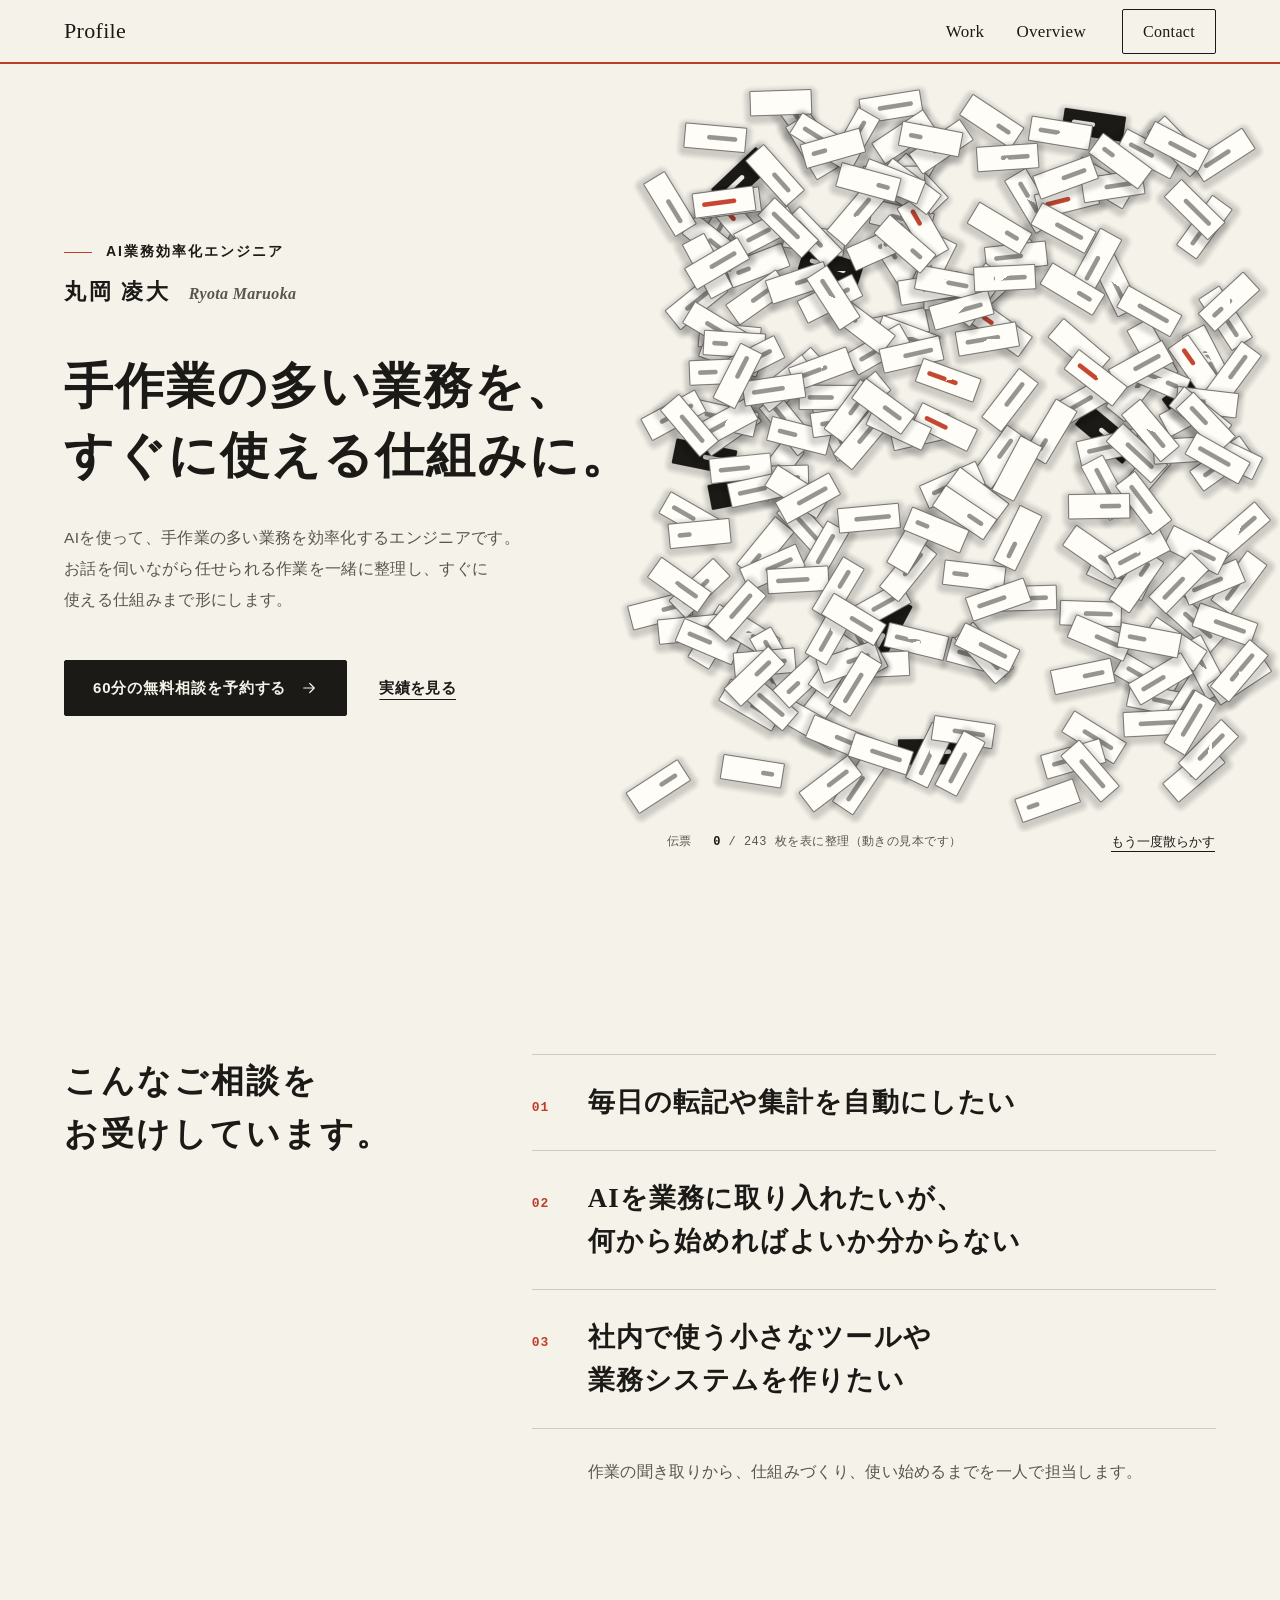
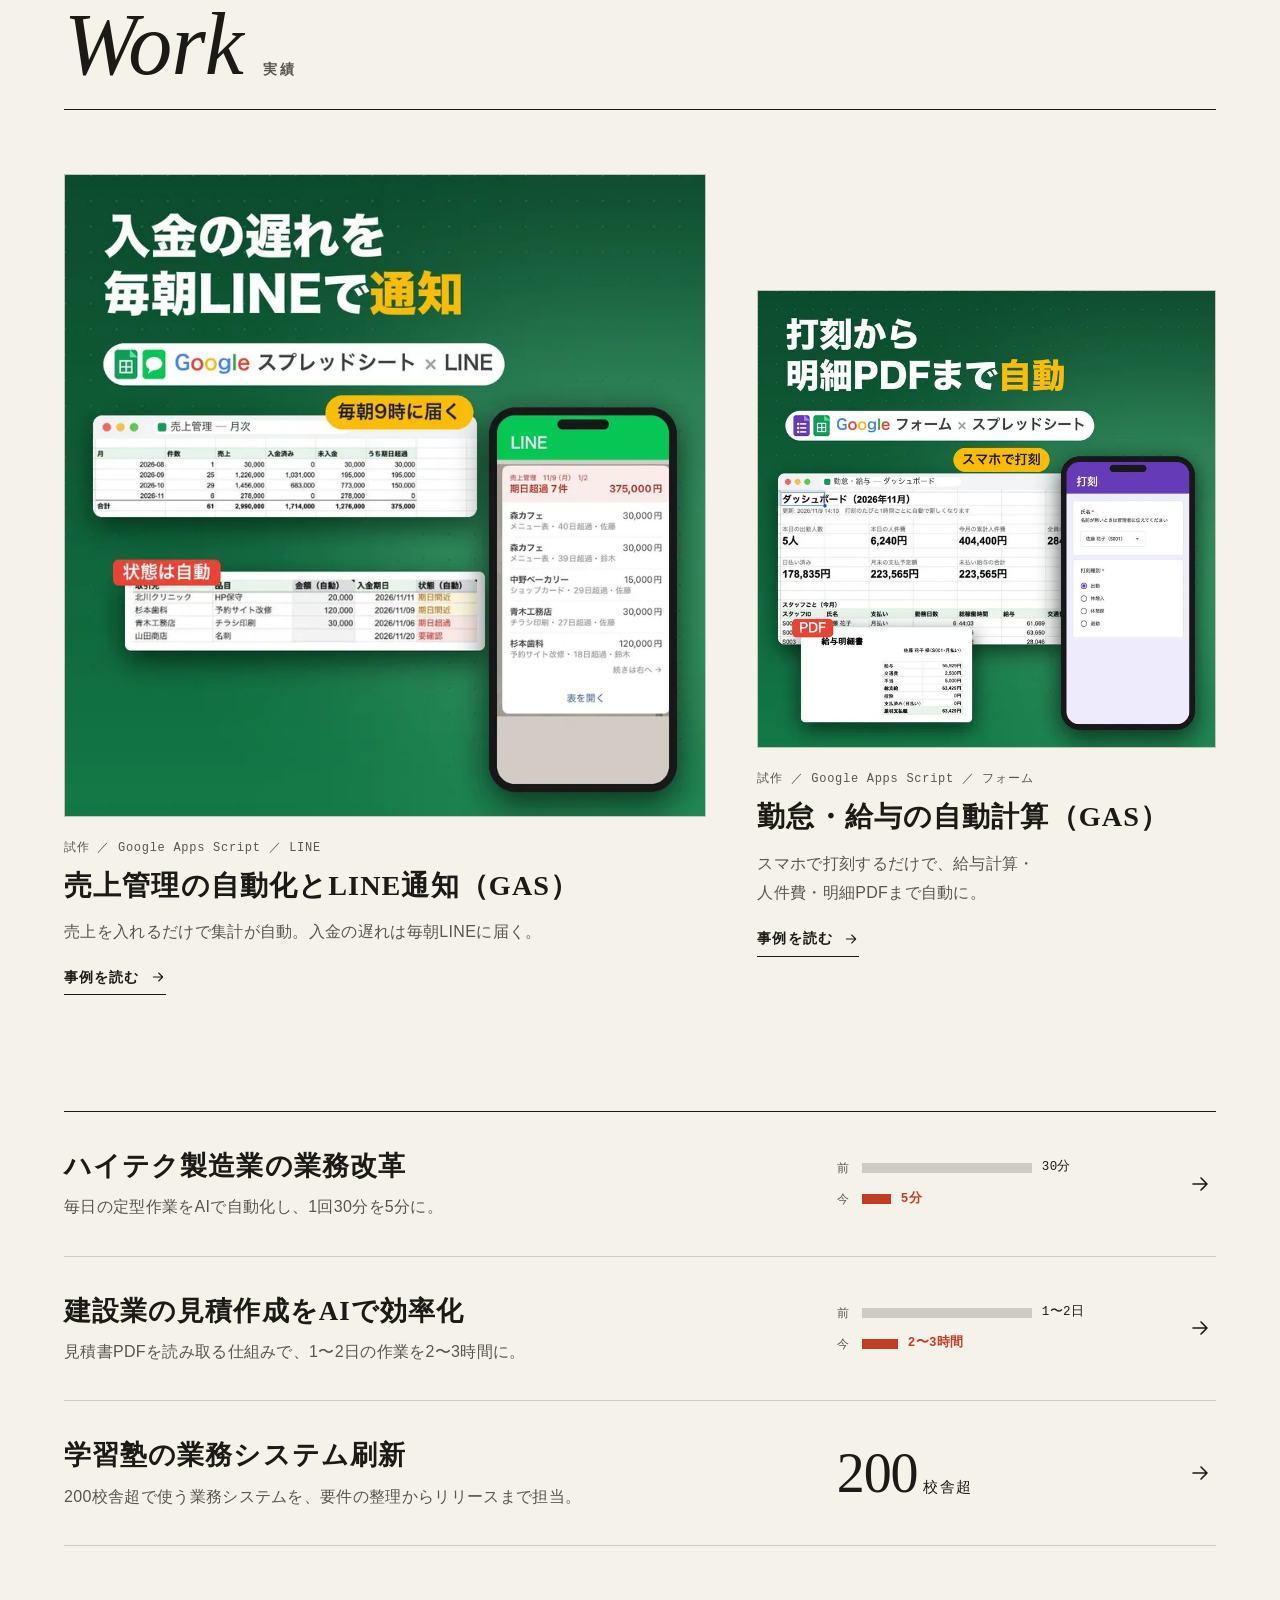
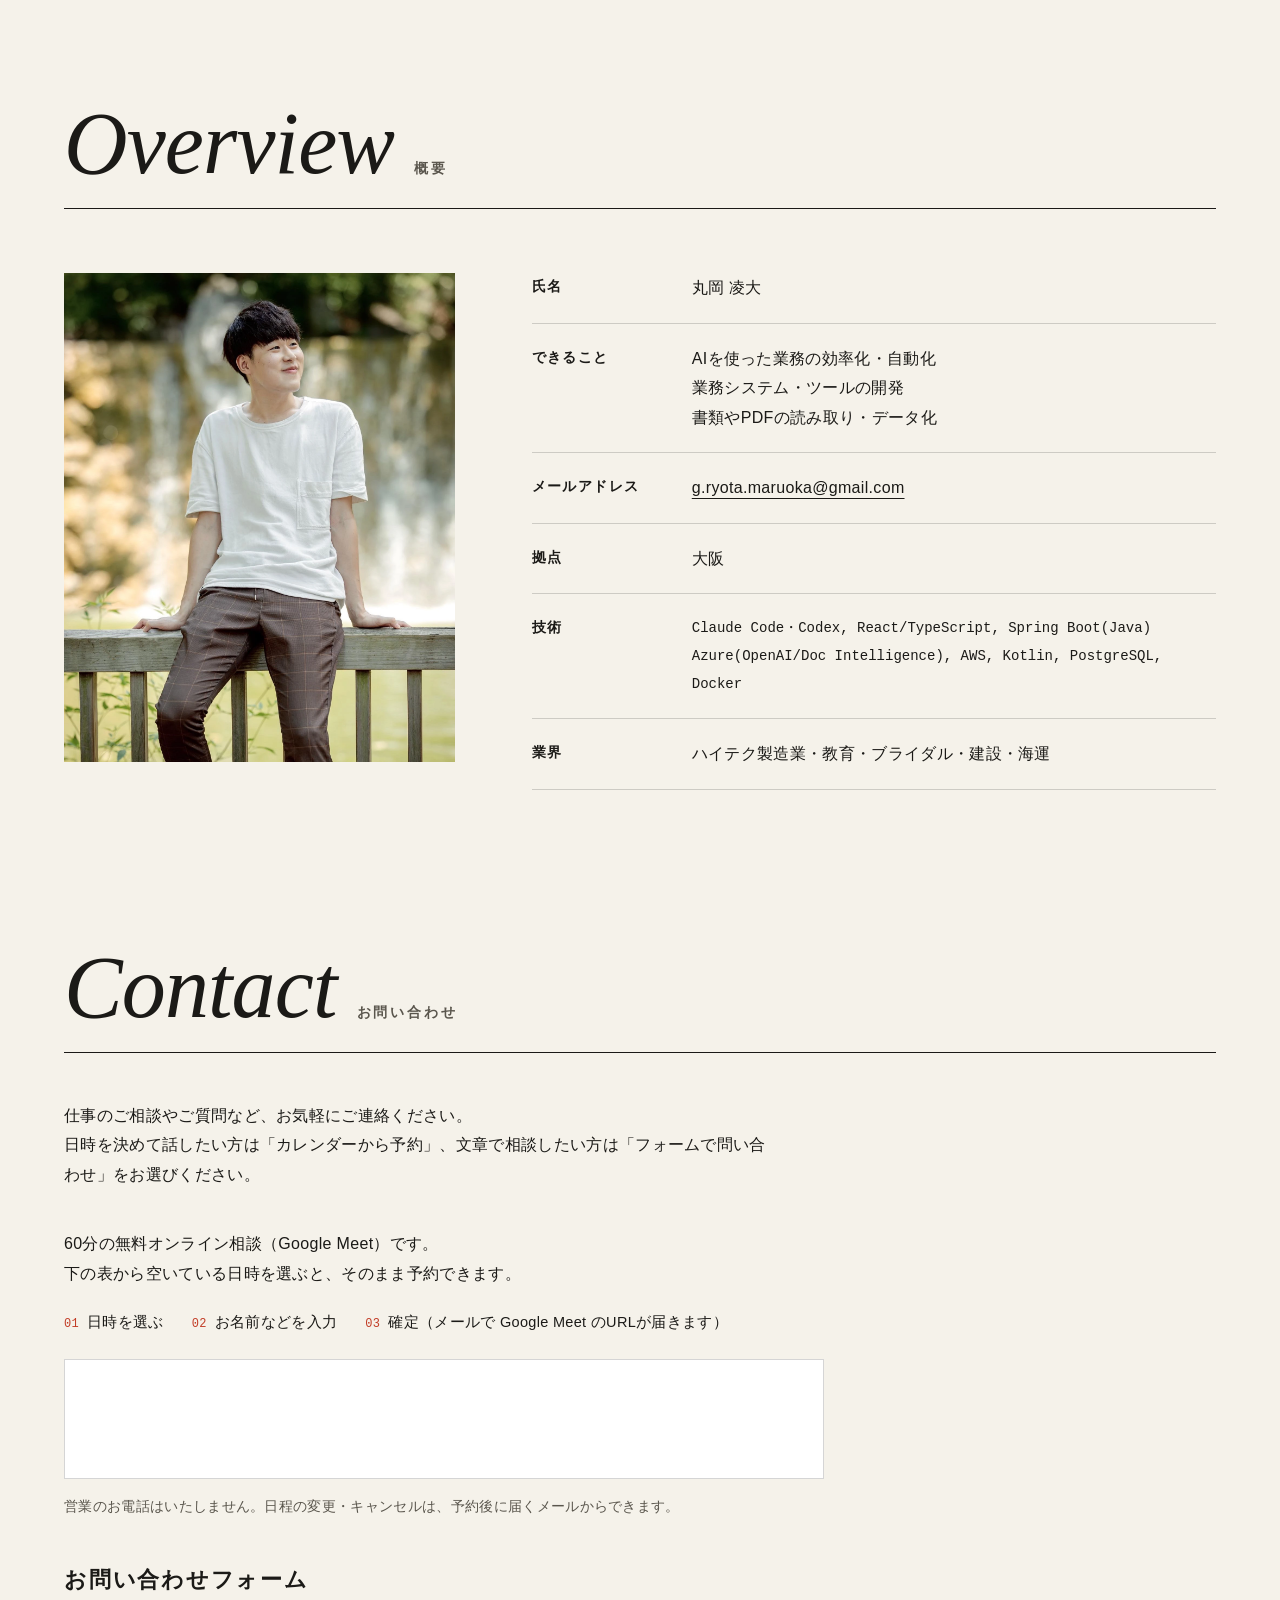
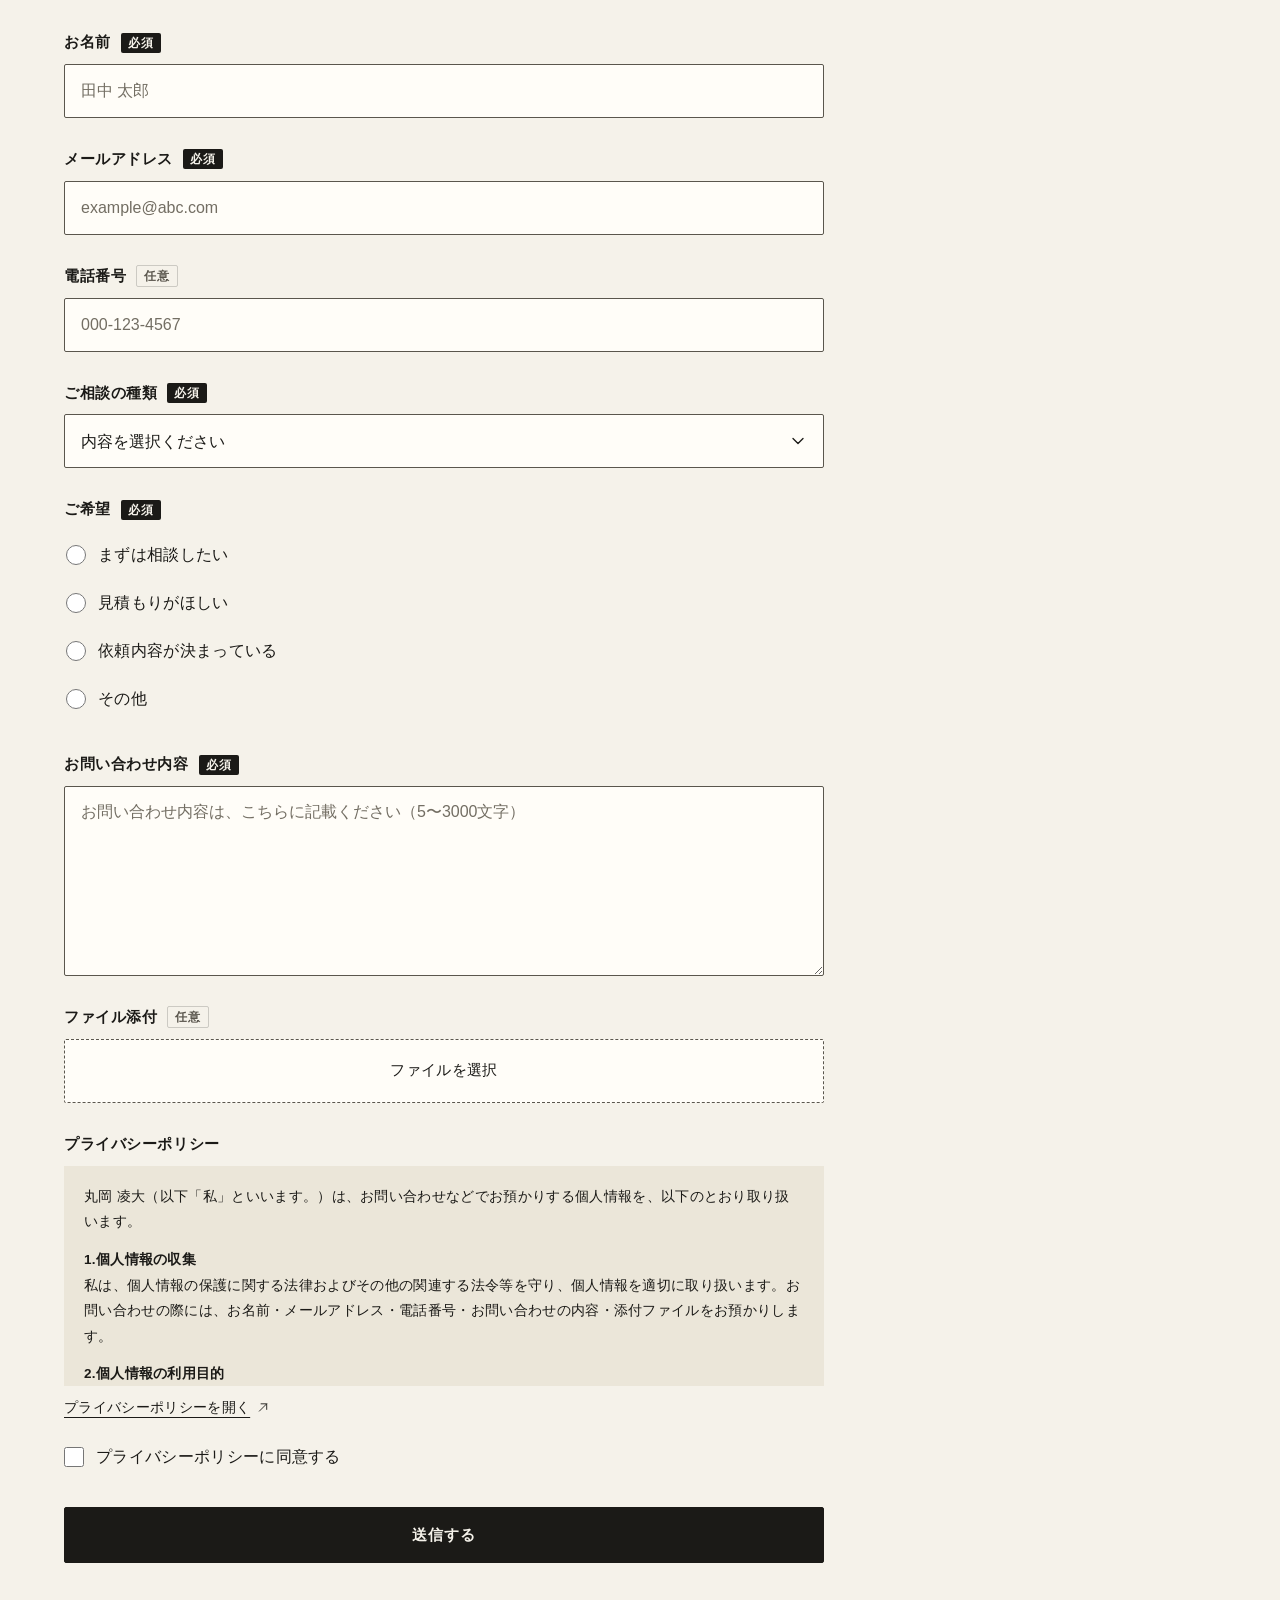
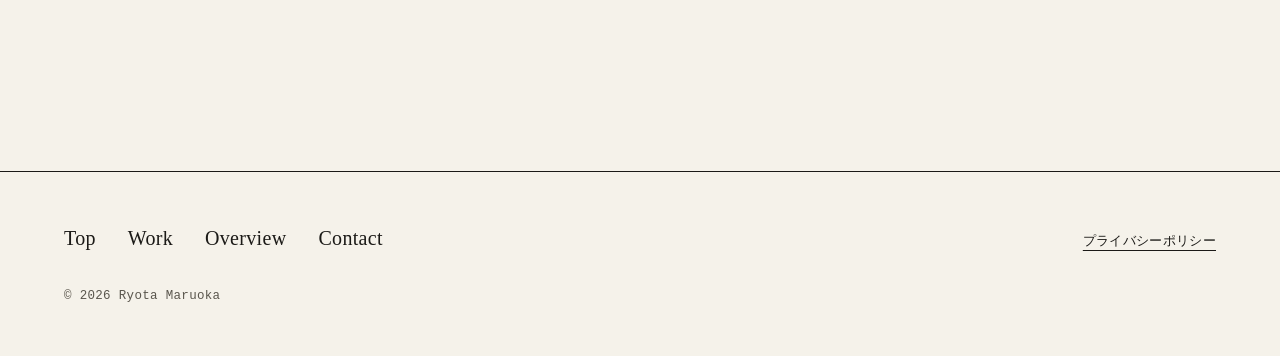
==== commit 2092f31a: "トップページを書き直し（WebGL のヒーロー・新しい見た目）" ====
--- a/index.html
+++ b/index.html
@@ -1,6 +1,9 @@
 <!doctype html>
 <html lang="ja"><head>
 <meta charset="utf-8">
+<!-- CSP は、これより後ろに読む物にだけ効く。だから一番前に置く -->
+<meta http-equiv="Content-Security-Policy" content="default-src 'self'; script-src 'self' https://challenges.cloudflare.com https://asset.timerex.net/js/embed.js; style-src 'self' 'unsafe-inline' https://fonts.googleapis.com; font-src 'self' data: https://fonts.gstatic.com; img-src 'self' data:; connect-src https://script.google.com https://script.googleusercontent.com; frame-src https://challenges.cloudflare.com https://timerex.net/s/; base-uri 'self'; form-action 'none'; object-src 'none'">
+<meta name="referrer" content="strict-origin-when-cross-origin">
 <meta name="viewport" content="width=device-width, initial-scale=1">
 <!-- meta:start（tools/release_meta.py が入れる。手で直さない） -->
 <title>AI業務効率化エンジニア 丸岡 凌大｜ポートフォリオ</title>
@@ -25,24 +28,262 @@
 <script type="application/ld+json">{"@context": "https://schema.org", "@type": "WebSite", "name": "丸岡 凌大 | ポートフォリオ", "url": "https://gryotamaruoka-dev.github.io/portfolio/", "inLanguage": "ja"}</script>
 <script type="application/ld+json">{"@context": "https://schema.org", "@type": "Person", "name": "丸岡 凌大", "alternateName": "Ryota Maruoka", "jobTitle": "AI業務効率化エンジニア", "url": "https://gryotamaruoka-dev.github.io/portfolio/", "image": "https://gryotamaruoka-dev.github.io/portfolio/assets/profile.webp", "email": "mailto:g.ryota.maruoka@gmail.com", "address": {"@type": "PostalAddress", "addressRegion": "大阪府", "addressCountry": "JP"}, "knowsAbout": ["AIを使った業務の効率化・自動化", "業務システム・ツールの開発", "書類やPDFの読み取り・データ化", "Google Apps Script"]}</script>
 <!-- meta:end -->
-<meta http-equiv="Content-Security-Policy" content="default-src 'self'; script-src 'self' https://challenges.cloudflare.com https://asset.timerex.net/js/embed.js; style-src 'self' 'unsafe-inline' https://fonts.googleapis.com https://cdnjs.cloudflare.com; font-src 'self' data: https://fonts.gstatic.com https://cdnjs.cloudflare.com; img-src 'self' data:; connect-src https://script.google.com https://script.googleusercontent.com; frame-src https://challenges.cloudflare.com https://timerex.net/s/; base-uri 'self'; form-action 'none'; object-src 'none'">
-<meta name="referrer" content="strict-origin-when-cross-origin">
-<link rel="stylesheet" href="https://fonts.googleapis.com/css?family=Noto+Sans+JP:300,400,700,900&amp;subset=japanese">
-<link rel="stylesheet" href="https://fonts.googleapis.com/css2?family=Inter:wght@100;200;300;400;500;600;700;800;900&amp;display=swap">
-<link rel="stylesheet" href="https://fonts.googleapis.com/css?family=Lato:100,100i,300,300i,400,400i,700,700i,900,900i">
-<link rel="stylesheet" href="https://fonts.googleapis.com/css2?family=Material+Symbols+Outlined:opsz,wght,FILL,GRAD@24,100..700,0..1,0&amp;display=block">
-<link rel="stylesheet" href="https://fonts.googleapis.com/css2?family=Material+Symbols+Rounded:opsz,wght,FILL,GRAD@24,100..700,0..1,0&amp;display=block">
-<link rel="stylesheet" href="https://fonts.googleapis.com/css2?family=Material+Symbols+Sharp:opsz,wght,FILL,GRAD@24,100..700,0..1,0&amp;display=block">
-<link rel="stylesheet" href="https://fonts.googleapis.com/icon?family=Material+Icons">
-<link rel="stylesheet" href="https://cdnjs.cloudflare.com/ajax/libs/font-awesome/6.5.1/css/all.min.css">
-<link rel="stylesheet" href="style.css?v=1794330000000">
-<link rel="stylesheet" href="index-page.css?v=e406dc08c9">
+<link rel="preconnect" href="https://fonts.gstatic.com" crossorigin>
+<link rel="stylesheet" href="https://fonts.googleapis.com/css2?family=Newsreader:ital,opsz,wght@0,6..72,400;1,6..72,400&amp;family=Shippori+Mincho:wght@600&amp;family=Zen+Kaku+Gothic+New:wght@400;700&amp;display=swap">
+<link rel="stylesheet" href="next.css?v=3">
 </head>
 <body>
-<div class="page"><div class="box sd r1"><header class="box sd r2"><div class="box sd r3"><a class="box sd r4"><p class="text sd r5">Profile</p></a><div class="box sd r6"><nav class="box sd r7"><ul class="box sd r8"><li class="box sd r9"><a class="box sd r10"><p class="text sd r11">Work</p><div class="box sd r12"></div></a></li><li class="box sd r17"><a class="box sd r18"><p class="text sd r19">Overview</p><div class="box sd r20"></div></a></li></ul></nav><div class="box sd r23"><a class="box sd r24"><p class="text sd r25">Contact</p></a></div><button class="box sd r26" type="button" aria-label="メニューを開く"><i class="material-icons sd r27">menu</i></button></div></div></header><main class="box sd r28"><div class="box sd r29"><div class="image sd r30"><div class="image-background bg-hero"></div></div></div><div class="box sd r31"><div class="box sd r32"><div class="image sd r33"><div class="image-background bg-profile" role="img" aria-label="丸岡のプロフィール写真"></div></div><p class="text dcb53ec8 sd r34">AI業務効率化エンジニア</p><h1 class="text sd r35">丸岡 凌大</h1><p class="text sd r36">Ryota Maruoka</p><p class="text 1f8a2a21 sd r46">AIを使って、手作業の多い業務を効率化するエンジニアです。<br>お話を伺いながら任せられる作業を一緒に整理し、すぐに使える仕組みまで形にします。</p><div class="box sd r47"><button class="button sd r48"><p class="text sd r49">More</p><p class="text sd absolute r50">Close<br></p><i aria-hidden="true" class="material-symbols-outlined material-symbols sd r51">add</i><div class="box sd absolute r52"></div><div class="box sd absolute r53"></div></button><div class="box sd r54"><div class="box sd r55"><p class="text 1f8a2a21 sd r56">こんなご相談をお受けしています。<br>・毎日の転記や集計を自動にしたい<br>・AIを業務に取り入れたいが、何から始めればよいか分からない<br>・社内で使う小さなツールや業務システムを作りたい<br>作業の聞き取りから、仕組みづくり、使い始めるまでを一人で担当します。</p></div></div></div></div><div class="box sd r57"></div></div><section class="box sd r73" aria-label="Work 実績"><div class="box sd r74"><div class="box sd r75"><h2 class="text ee9a36bf sd r76">Work</h2><p class="text ed8306b5 sd r77">実績</p></div><ul class="box sd r78"><li class="box sd r79"><a href="works/uriage-gas.html" class="work-link"><div class="box sd r80"><div class="box sd r81"><img loading="lazy" decoding="async" width="800" height="800" alt="売上管理の月次の集計と、LINE に届く通知の画面" src="assets/work-uriage-thumb.webp" class="img sd r82"></div><div class="box sd r83"><h3 class="text dcb53ec8 sd r84">売上管理の自動化とLINE通知（GAS）</h3><p class="text 8283ad1f sd r85">売上を入れるだけで集計が自動。入金の遅れは毎朝LINEに届く。</p></div></div></a></li><li class="box sd r79"><a href="works/kintai-gas.html" class="work-link"><div class="box sd r80"><div class="box sd r81"><img loading="lazy" decoding="async" width="800" height="800" alt="勤怠・給与のダッシュボードの画面" src="assets/work-kintai-thumb.webp" class="img sd r82"></div><div class="box sd r83"><h3 class="text dcb53ec8 sd r84">勤怠・給与の自動計算（GAS）</h3><p class="text 8283ad1f sd r85">スマホで打刻するだけで、給与計算・人件費・明細PDFまで自動に。</p></div></div></a></li><li class="box sd r79"><a href="works/ai-bpr.html" class="work-link"><div class="box sd r80"><div class="box sd r81"><img loading="lazy" decoding="async" width="800" height="800" alt="" src="assets/3048f4d47a46.webp" class="img sd r82"></div><div class="box sd r83"><h3 class="text dcb53ec8 sd r84">ハイテク製造業の業務改革</h3><p class="text 8283ad1f sd r85">毎日の定型作業をAIで自動化し、1回30分を5分に。</p></div></div></a></li><li class="box sd r86"><a href="works/estimate-ai.html" class="work-link"><div class="box sd r87"><div class="box sd r88"><img loading="lazy" decoding="async" width="800" height="800" alt="" src="assets/1ed0d5e38161.webp" class="img sd r89"></div><div class="box sd r90"><h3 class="text dcb53ec8 sd r91">建設業の見積作成をAIで効率化</h3><p class="text 8283ad1f sd r92">見積書PDFを読み取る仕組みで、1〜2日の作業を2〜3時間に。</p></div></div></a></li><li class="box sd r93"><a href="works/juku-system.html" class="work-link"><div class="box sd r94"><div class="box sd r95"><img loading="lazy" decoding="async" width="800" height="800" alt="" src="assets/0348db44d5a6.webp" class="img sd r96"></div><div class="box sd r97"><h3 class="text dcb53ec8 sd r98">学習塾の業務システム刷新</h3><p class="text 8283ad1f sd r99">200校舎超で使う業務システムを、要件の整理からリリースまで担当。</p></div></div></a></li></ul></div></section><section class="box sd r106" aria-label="Overview 概要"><div class="box sd r107"><div class="box sd r108"><h2 class="text ee9a36bf sd r109">Overview</h2><p class="text ed8306b5 sd r110">概要</p></div><ul class="box sd r111"><li class="box sd r112"><div class="box sd r113"><div class="box sd r114"><h3 class="text 13bd5f57 sd r115">氏名</h3><div class="box sd absolute r116"></div></div><p class="text 1f8a2a21 sd r117">丸岡 凌大</p></div></li><li class="box sd r118"><div class="box sd r119"><div class="box sd r120"><h3 class="text 13bd5f57 sd r121">できること</h3><div class="box sd absolute r122"></div></div><p class="text 1f8a2a21 sd r123">AIを使った業務の効率化・自動化<br>業務システム・ツールの開発<br>書類やPDFの読み取り・データ化</p></div></li><li class="box sd r124"><div class="box sd r125"><div class="box sd r126"><h3 class="text 13bd5f57 sd r127">メールアドレス</h3><div class="box sd absolute r128"></div></div><p class="text 1f8a2a21 sd r129">g.ryota.maruoka@gmail.com</p></div></li><li class="box sd r136"><div class="box sd r137"><div class="box sd r138"><h3 class="text 13bd5f57 sd r139">拠点</h3><div class="box sd absolute r140"></div></div><p class="text 1f8a2a21 sd r141">大阪</p></div></li><li class="box sd r142"><div class="box sd r143"><div class="box sd r144"><h3 class="text 13bd5f57 sd r145">技術</h3><div class="box sd absolute r146"></div></div><p class="text 1f8a2a21 sd r147">Claude Code・Codex, React/TypeScript, Spring Boot(Java)<br>Azure(OpenAI/Doc Intelligence), AWS, Kotlin, PostgreSQL, Docker</p></div></li><li class="box sd r148"><div class="box sd r149"><div class="box sd r150"><h3 class="text 13bd5f57 sd r151">業界</h3><div class="box sd absolute r152"></div></div><p class="text 1f8a2a21 sd r153">ハイテク製造業・教育・ブライダル・建設・海運</p></div></li></ul></div></section><section class="box sd r155" aria-label="Contact お問い合わせ"><div class="box sd r156"><div class="box sd r157"><h2 class="text ee9a36bf sd r158">Contact</h2><p class="text ed8306b5 sd r159">お問い合わせ</p></div><p class="text 1f8a2a21 sd r160">仕事のご相談やご質問など、お気軽にご連絡ください。<br>日時を決めて話したい方は「カレンダーから予約」、文章で相談したい方は「フォームで問い合わせ」をお選びください。</p><div class="ctabs" id="contact-tabs" role="tablist" aria-label="ご連絡の方法"><button type="button" class="ctab" role="tab" id="tab-calendar" aria-controls="booking" aria-selected="true">カレンダーから予約</button><button type="button" class="ctab" role="tab" id="tab-form" aria-controls="panel-form" aria-selected="false">フォームで問い合わせ</button></div><div class="cpanel booking" id="booking" role="tabpanel" aria-labelledby="tab-calendar"><p class="booking-lead">60分の無料オンライン相談（Google Meet）です。<br>下の表から空いている日時を選ぶと、そのまま予約できます。</p><ol class="booking-steps"><li>日時を選ぶ</li><li>お名前などを入力</li><li>確定（メールで Google Meet のURLが届きます）</li></ol><div id="timerex_calendar" data-url="https://timerex.net/s/g.ryota.maruoka_35c5/38271416"></div><p class="booking-fallback" id="booking-fallback" hidden>予約の表を読み込めませんでした。<a href="https://timerex.net/s/g.ryota.maruoka_35c5/38271416" target="_blank" rel="noopener">予約ページを開く</a>か、「フォームで問い合わせ」からご連絡ください。</p><noscript><p class="booking-fallback"><a href="https://timerex.net/s/g.ryota.maruoka_35c5/38271416" target="_blank" rel="noopener">予約ページを開く</a></p></noscript><p class="booking-note">営業のお電話はいたしません。日程の変更・キャンセルは、予約後に届くメールからできます。</p></div><div class="cpanel" id="panel-form" role="tabpanel" aria-labelledby="tab-form"><div class="box sd r177"><i class="material-symbols-outlined material-symbols sd r178">dvr</i><h3 class="text dcb53ec8 sd r179">お問い合わせフォーム</h3><form name="お問い合わせフォーム" class="form sd r180" id="contact-form" data-endpoint="https://script.google.com/macros/s/AKfycbxybPlpJHvPiABtnQP-vf3SPsj-H_d_gJrHRan_QUI1A7oVPyzrt53uV04S5vzN6h0/exec" data-sitekey="0x4AAAAAAF52sQ0TiVy5_7dK"><div class="hp-field" aria-hidden="true"><label>空けておいてください<input type="text" name="website" tabindex="-1" autocomplete="off"></label></div><div class="box sd r181"><div class="box sd r182"><label class="text sd r183" for="f-name">お名前</label><div class="box sd r184"><p class="text sd r185">必須<br></p></div></div><input name="お名前" id="f-name" aria-label="お名前（必須）" autocomplete="name" placeholder="田中 太郎" required="" maxlength="50" type="text" class="input r186" value=""></div><div class="box sd r187"><div class="box sd r188"><label class="text sd r189" for="f-email">メールアドレス</label><div class="box sd r190"><p class="text sd r191">必須<br></p></div></div><input name="メールアドレス" id="f-email" aria-label="メールアドレス（必須）" autocomplete="email" placeholder="example@abc.com" required="" maxlength="254" type="email" class="input r192" value=""></div><div class="box sd r193"><div class="box sd r194"><label class="text sd r195" for="f-tel">電話番号</label><div class="box sd r196"><p class="text sd r197">任意<br></p></div></div><input name="電話番号" id="f-tel" aria-label="電話番号（任意）" autocomplete="tel" placeholder="000-123-4567" maxlength="20" type="tel" class="input r198" value=""></div><div class="box sd r199"><div class="box sd r200"><label class="text sd r201" for="f-kind">ご相談の種類</label><div class="box sd r202"><p class="text sd r203">必須<br></p></div></div><div class="box sd r204"><select name="ご相談の種類" id="f-kind" aria-label="ご相談の種類（必須）" required="" class="select sd r205"><option selected="" value="">内容を選択ください</option><option value="業務の自動化・効率化">業務の自動化・効率化</option><option value="AIの導入・活用">AIの導入・活用</option><option value="システム・ツールの開発">システム・ツールの開発</option><option value="その他">その他</option></select><i class="material-icons sd absolute r206">keyboard_arrow_down</i></div></div><div class="box sd r207"><div class="box sd r208"><p class="text sd r209">ご希望</p><div class="box sd r210"><p class="text sd r211">必須<br></p></div></div><div class="box sd r212" role="radiogroup" aria-label="ご希望（必須）"><div class="box sd r213"><input name="ご希望" required="" class="radio sd r214" type="radio" value="まずは相談したい" aria-label="まずは相談したい"><span class="text sd r215">まずは相談したい</span></div><div class="box sd r216"><input name="ご希望" required="" class="radio sd r217" type="radio" value="見積もりがほしい" aria-label="見積もりがほしい"><span class="text sd r218">見積もりがほしい</span></div><div class="box sd r219"><input name="ご希望" required="" class="radio sd r220" type="radio" value="依頼内容が決まっている" aria-label="依頼内容が決まっている"><span class="text sd r221">依頼内容が決まっている</span></div><div class="box sd r222"><input name="ご希望" required="" class="radio sd r223" type="radio" value="その他" aria-label="その他"><span class="text sd r224">その他</span></div></div></div><div class="box sd r225"><div class="box sd r226"><label class="text sd r227" for="f-message">お問い合わせ内容</label><div class="box sd r228"><p class="text sd r229">必須<br></p></div></div><textarea name="お問い合わせ内容" id="f-message" aria-label="お問い合わせ内容（必須）" placeholder="お問い合わせ内容は、こちらに記載ください（5〜3000文字）" required="" minlength="5" maxlength="3000" class="textarea r230"></textarea></div><div class="box sd r231"><div class="box sd r232"><label class="text sd r233" for="f-file">ファイル添付</label><div class="box sd r234"><p class="text sd r235">任意<br></p></div></div><label class="file sd r236"><input type="file" name="ファイル" id="f-file" aria-label="ファイル添付（任意）" accept=".pdf,.png,.jpg,.jpeg,.gif,.webp,.docx,.xlsx,.pptx,.csv,.txt">ファイルを選択</label></div><div class="box sd r237"><div class="box sd r238"><p class="text sd r239">プライバシーポリシー</p></div><div class="box sd r240"><div class="box sd r241"><p class="text 8283ad1f sd r242">丸岡 凌大（以下「私」といいます。）は、お問い合わせなどでお預かりする個人情報を、以下のとおり取り扱います。</p><p class="text sd r243">1.個人情報の収集</p><p class="text 8283ad1f sd r244">私は、個人情報の保護に関する法律およびその他の関連する法令等を守り、個人情報を適切に取り扱います。お問い合わせの際には、お名前・メールアドレス・電話番号・お問い合わせの内容・添付ファイルをお預かりします。</p><p class="text sd r245">2.個人情報の利用目的</p><p class="text 8283ad1f sd r246">お預かりした個人情報は、以下の目的で利用します。<br>・お問い合わせへの返信<br>・ご相談内容の確認と、お見積り・ご提案の作成<br>・ご依頼いただいた業務の実施とご連絡</p><p class="text sd r247">3.個人情報の第三者提供</p><p class="text 8283ad1f sd r248">法令に基づく場合を除き、ご本人の同意なく個人情報を第三者に提供しません。</p><p class="text sd r249">4.個人情報の安全管理</p><p class="text 8283ad1f sd r250">お預かりした個人情報は、漏えい・紛失・改ざんが起きないよう適切に管理し、不要になったものは速やかに削除します。</p><p class="text sd r251">5.外部サービスの利用</p><p class="text 8283ad1f sd r252">メールなど、業務で使うクラウドサービスに個人情報を保存することがあります。その場合も、上記の利用目的の範囲内で取り扱います。相談のご予約には日程調整サービス「TimeRex」を利用しており、予約の際にご入力いただいた情報は同サービスに保存されます。</p><p class="text sd r253">6.事業者の氏名</p><p class="text 8283ad1f sd r254">丸岡 凌大（個人）</p><p class="text sd r255">7.お問い合わせ窓口</p><p class="text 8283ad1f sd r256">ご自身の個人情報の開示・訂正・削除などをご希望の場合は、以下までご連絡ください。<br>・メールアドレス：g.ryota.maruoka@gmail.com<br><br>2026年11月9日 制定</p></div></div><div class="box sd r257"><a class="box sd r258" href="privacy.html" target="_blank" rel="noopener"><p class="text sd r259">プライバシーポリシーを開く</p><i aria-label="新規タブで開く" class="fa-solid fa-arrow-up-right-from-square sd r260"></i></a></div><div class="box sd r261"><input name="プライバシーポリシー同意" aria-label="プライバシーポリシーに同意する" required="" class="checkbox sd r262" type="checkbox"><p class="text sd r263">プライバシーポリシーに同意する</p></div></div><div class="cf-turnstile-slot" id="turnstile-slot"></div><button class="button sd r264" type="submit"><p class="text 1fa5f15e sd r265">送信する</p></button><p class="form-status" id="form-status" role="status" aria-live="polite"></p></form></div></div></div></section></main><footer class="box sd r266"><div class="box sd r267"><ul class="box sd r268"><li class="box sd r269"><a class="box sd r270"><p class="text sd r271">Top</p></a></li><li class="box sd r272"><a class="box sd r273"><p class="text sd r274">Work</p></a></li><li class="box sd r278"><a class="box sd r279"><p class="text sd r280">Overview</p></a></li><li class="box sd r281"><a class="box sd r282"><p class="text sd r283">Contact</p></a></li></ul></div><div class="box sd r284"><div class="box sd r285"><a class="text sd r286" href="privacy.html">プライバシーポリシー</a></div><p class="text sd r287">© 2026 Ryota Maruoka</p></div></footer></div></div>
-<script src="site.js?v=1794197414207"></script>
+<a class="skip" href="#main">本文へ進む</a>
+
+<header class="hd">
+  <a class="hd-logo" href="#">Profile</a>
+  <nav id="gnav" aria-label="ページ内のメニュー">
+    <ul>
+      <li><a href="#work">Work</a></li>
+      <li><a href="#overview">Overview</a></li>
+    </ul>
+  </nav>
+  <a class="hd-cta" href="#contact">Contact</a>
+  <button class="hd-menu" type="button" aria-label="メニューを開く" aria-expanded="false" aria-controls="gnav"><span></span><span></span></button>
+  <div class="hd-progress" aria-hidden="true"></div>
+</header>
+
+<main id="main">
+
+<section class="hero" id="hero" aria-label="自己紹介">
+  <canvas class="hero-canvas" aria-hidden="true"></canvas>
+  <div class="hero-copy">
+    <p class="hero-role">AI業務効率化エンジニア</p>
+    <h1 class="hero-name">丸岡 凌大 <span lang="en">Ryota Maruoka</span></h1>
+    <p class="hero-catch"><span>手作業の多い業務を、</span><span>すぐに使える仕組みに。</span></p>
+    <p class="hero-lead">AIを使って、手作業の多い業務を効率化するエンジニアです。<br>お話を伺いながら任せられる作業を一緒に整理し、すぐに使える仕組みまで形にします。</p>
+    <p class="hero-actions">
+      <a class="btn" href="#booking">60分の無料相談を予約する<svg viewBox="0 0 24 24" aria-hidden="true"><path d="M5 12h13M13 6l6 6-6 6"/></svg></a>
+      <a class="tlink" href="#work">実績を見る</a>
+    </p>
+  </div>
+  <div class="hero-ledger">
+    <span class="stamp" aria-hidden="true">済</span>
+    <p class="ledger-note">
+      <span class="ledger-count" aria-hidden="true">伝票 <b data-count>0</b> / <span data-total>0</span> 枚を表に整理<span class="sm-hide">（動きの見本です）</span></span>
+      <button type="button" class="ledger-btn" data-scatter aria-label="飾りの表の伝票を、もう一度散らかす">もう一度散らかす</button>
+    </p>
+  </div>
+</section>
+
+<section class="ask" aria-labelledby="ask-h">
+  <h2 id="ask-h" class="ask-h rv">こんなご相談を<br>お受けしています。</h2>
+  <ol class="ask-list">
+    <li class="rv"><span class="num">01</span>毎日の転記や集計を自動にしたい</li>
+    <li class="rv"><span class="num">02</span>AIを業務に取り入れたいが、何から始めればよいか分からない</li>
+    <li class="rv"><span class="num">03</span>社内で使う小さなツールや業務システムを作りたい</li>
+  </ol>
+  <p class="ask-close rv">作業の聞き取りから、仕組みづくり、使い始めるまでを一人で担当します。</p>
+</section>
+
+<section class="work" id="work" aria-label="Work 実績">
+  <header class="sec-h">
+    <h2>Work</h2>
+    <p>実績</p>
+  </header>
+
+  <ul class="work-top">
+    <li class="rv">
+      <a class="feat" href="works/uriage-gas.html">
+        <figure><img loading="lazy" decoding="async" width="800" height="800" alt="売上管理の月次の集計と、LINE に届く通知の画面" src="assets/work-uriage-thumb.webp"></figure>
+        <p class="feat-tag">試作 ／ Google Apps Script ／ LINE</p>
+        <h3>売上管理の自動化とLINE通知（GAS）</h3>
+        <p class="feat-text">売上を入れるだけで集計が自動。入金の遅れは毎朝LINEに届く。</p>
+        <span class="more">事例を読む<svg viewBox="0 0 24 24" aria-hidden="true"><path d="M5 12h13M13 6l6 6-6 6"/></svg></span>
+      </a>
+    </li>
+    <li class="rv">
+      <a class="feat" href="works/kintai-gas.html">
+        <figure><img loading="lazy" decoding="async" width="800" height="800" alt="勤怠・給与のダッシュボードの画面" src="assets/work-kintai-thumb.webp"></figure>
+        <p class="feat-tag">試作 ／ Google Apps Script ／ フォーム</p>
+        <h3>勤怠・給与の自動計算（GAS）</h3>
+        <p class="feat-text">スマホで打刻するだけで、給与計算・人件費・明細PDFまで自動に。</p>
+        <span class="more">事例を読む<svg viewBox="0 0 24 24" aria-hidden="true"><path d="M5 12h13M13 6l6 6-6 6"/></svg></span>
+      </a>
+    </li>
+  </ul>
+
+  <ul class="work-rows">
+    <li class="rv">
+      <a class="row" href="works/ai-bpr.html" data-peek="assets/3048f4d47a46.webp">
+        <img loading="lazy" decoding="async" width="800" height="800" class="row-img" alt="" src="assets/3048f4d47a46.webp">
+        <div class="row-main">
+          <h3>ハイテク製造業の業務改革</h3>
+          <p>毎日の定型作業をAIで自動化し、1回30分を5分に。</p>
+        </div>
+        <dl class="ba ba--a">
+          <div><dt>前</dt><dd><i></i><span>30分</span></dd></div>
+          <div><dt>今</dt><dd><i></i><span>5分</span></dd></div>
+        </dl>
+        <svg class="row-arrow" viewBox="0 0 24 24" aria-hidden="true"><path d="M5 12h13M13 6l6 6-6 6"/></svg>
+      </a>
+    </li>
+    <li class="rv">
+      <a class="row" href="works/estimate-ai.html" data-peek="assets/1ed0d5e38161.webp">
+        <img loading="lazy" decoding="async" width="800" height="800" class="row-img" alt="" src="assets/1ed0d5e38161.webp">
+        <div class="row-main">
+          <h3>建設業の見積作成をAIで効率化</h3>
+          <p>見積書PDFを読み取る仕組みで、1〜2日の作業を2〜3時間に。</p>
+        </div>
+        <dl class="ba ba--b">
+          <div><dt>前</dt><dd><i></i><span>1〜2日</span></dd></div>
+          <div><dt>今</dt><dd><i></i><span>2〜3時間</span></dd></div>
+        </dl>
+        <svg class="row-arrow" viewBox="0 0 24 24" aria-hidden="true"><path d="M5 12h13M13 6l6 6-6 6"/></svg>
+      </a>
+    </li>
+    <li class="rv">
+      <a class="row" href="works/juku-system.html" data-peek="assets/0348db44d5a6.webp">
+        <img loading="lazy" decoding="async" width="800" height="800" class="row-img" alt="" src="assets/0348db44d5a6.webp">
+        <div class="row-main">
+          <h3>学習塾の業務システム刷新</h3>
+          <p>200校舎超で使う業務システムを、要件の整理からリリースまで担当。</p>
+        </div>
+        <p class="scale"><b>200</b>校舎超</p>
+        <svg class="row-arrow" viewBox="0 0 24 24" aria-hidden="true"><path d="M5 12h13M13 6l6 6-6 6"/></svg>
+      </a>
+    </li>
+  </ul>
+</section>
+
+<section class="over" id="overview" aria-label="Overview 概要">
+  <header class="sec-h">
+    <h2>Overview</h2>
+    <p>概要</p>
+  </header>
+  <div class="over-grid">
+    <figure class="over-photo rv"><img loading="lazy" decoding="async" width="1440" height="1800" alt="丸岡のプロフィール写真" src="assets/profile.webp"></figure>
+    <dl class="spec">
+      <div class="rv"><dt>氏名</dt><dd>丸岡 凌大</dd></div>
+      <div class="rv"><dt>できること</dt><dd>AIを使った業務の効率化・自動化<br>業務システム・ツールの開発<br>書類やPDFの読み取り・データ化</dd></div>
+      <div class="rv"><dt>メールアドレス</dt><dd><a href="mailto:g.ryota.maruoka@gmail.com">g.ryota.maruoka@gmail.com</a></dd></div>
+      <div class="rv"><dt>拠点</dt><dd>大阪</dd></div>
+      <div class="rv"><dt>技術</dt><dd class="tech">Claude Code・Codex, React/TypeScript, Spring Boot(Java)<br>Azure(OpenAI/Doc Intelligence), AWS, Kotlin, PostgreSQL, Docker</dd></div>
+      <div class="rv"><dt>業界</dt><dd>ハイテク製造業・教育・ブライダル・建設・海運</dd></div>
+    </dl>
+  </div>
+</section>
+
+<section class="contact" id="contact" aria-label="Contact お問い合わせ">
+  <header class="sec-h">
+    <h2>Contact</h2>
+    <p>お問い合わせ</p>
+  </header>
+  <p class="contact-lead">仕事のご相談やご質問など、お気軽にご連絡ください。<br>日時を決めて話したい方は「カレンダーから予約」、文章で相談したい方は「フォームで問い合わせ」をお選びください。</p>
+
+  <div class="ctabs" id="contact-tabs" role="tablist" aria-label="ご連絡の方法">
+    <button type="button" role="tab" id="tab-calendar" aria-controls="booking" aria-selected="true">カレンダーから予約</button>
+    <button type="button" role="tab" id="tab-form" aria-controls="panel-form" aria-selected="false">フォームで問い合わせ</button>
+  </div>
+
+  <div class="panel booking" id="booking" role="tabpanel" aria-labelledby="tab-calendar">
+    <p>60分の無料オンライン相談（Google Meet）です。<br>下の表から空いている日時を選ぶと、そのまま予約できます。</p>
+    <ol class="steps">
+      <li>日時を選ぶ</li>
+      <li>お名前などを入力</li>
+      <li>確定（メールで Google Meet のURLが届きます）</li>
+    </ol>
+    <div id="timerex_calendar" data-url="https://timerex.net/s/g.ryota.maruoka_35c5/38271416"></div>
+    <p id="booking-fallback" hidden>予約の表を読み込めませんでした。<a href="https://timerex.net/s/g.ryota.maruoka_35c5/38271416" target="_blank" rel="noopener">予約ページを開く</a>か、「フォームで問い合わせ」からご連絡ください。</p>
+    <noscript><p><a href="https://timerex.net/s/g.ryota.maruoka_35c5/38271416" target="_blank" rel="noopener">予約ページを開く</a></p></noscript>
+    <p class="fine">営業のお電話はいたしません。日程の変更・キャンセルは、予約後に届くメールからできます。</p>
+  </div>
+
+  <div class="panel" id="panel-form" role="tabpanel" aria-labelledby="tab-form">
+    <h3 class="form-h">お問い合わせフォーム</h3>
+    <form method="post" name="お問い合わせフォーム" class="form" id="contact-form" data-endpoint="https://script.google.com/macros/s/AKfycbxybPlpJHvPiABtnQP-vf3SPsj-H_d_gJrHRan_QUI1A7oVPyzrt53uV04S5vzN6h0/exec" data-sitekey="0x4AAAAAAF52sQ0TiVy5_7dK">
+      <div class="hp-field" aria-hidden="true"><label>空けておいてください<input type="text" name="website" tabindex="-1" autocomplete="off"></label></div>
+
+      <div class="field">
+        <p class="lbl"><label for="f-name">お名前</label><span class="req">必須</span></p>
+        <input name="お名前" id="f-name" aria-label="お名前（必須）" autocomplete="name" placeholder="田中 太郎" required maxlength="50" type="text">
+      </div>
+      <div class="field">
+        <p class="lbl"><label for="f-email">メールアドレス</label><span class="req">必須</span></p>
+        <input name="メールアドレス" id="f-email" aria-label="メールアドレス（必須）" autocomplete="email" placeholder="example@abc.com" required maxlength="254" type="email">
+      </div>
+      <div class="field">
+        <p class="lbl"><label for="f-tel">電話番号</label><span class="opt">任意</span></p>
+        <input name="電話番号" id="f-tel" aria-label="電話番号（任意）" autocomplete="tel" placeholder="000-123-4567" maxlength="20" type="tel">
+      </div>
+      <div class="field">
+        <p class="lbl"><label for="f-kind">ご相談の種類</label><span class="req">必須</span></p>
+        <div class="select">
+          <select name="ご相談の種類" id="f-kind" aria-label="ご相談の種類（必須）" required>
+            <option selected value="">内容を選択ください</option>
+            <option value="業務の自動化・効率化">業務の自動化・効率化</option>
+            <option value="AIの導入・活用">AIの導入・活用</option>
+            <option value="システム・ツールの開発">システム・ツールの開発</option>
+            <option value="その他">その他</option>
+          </select>
+          <svg viewBox="0 0 24 24" aria-hidden="true"><path d="M6 9l6 6 6-6"/></svg>
+        </div>
+      </div>
+      <div class="field">
+        <p class="lbl"><span>ご希望</span><span class="req">必須</span></p>
+        <div class="radios" role="radiogroup" aria-label="ご希望（必須）">
+          <label><input name="ご希望" required type="radio" value="まずは相談したい" aria-label="まずは相談したい"><span>まずは相談したい</span></label>
+          <label><input name="ご希望" required type="radio" value="見積もりがほしい" aria-label="見積もりがほしい"><span>見積もりがほしい</span></label>
+          <label><input name="ご希望" required type="radio" value="依頼内容が決まっている" aria-label="依頼内容が決まっている"><span>依頼内容が決まっている</span></label>
+          <label><input name="ご希望" required type="radio" value="その他" aria-label="その他"><span>その他</span></label>
+        </div>
+      </div>
+      <div class="field">
+        <p class="lbl"><label for="f-message">お問い合わせ内容</label><span class="req">必須</span></p>
+        <textarea name="お問い合わせ内容" id="f-message" aria-label="お問い合わせ内容（必須）" placeholder="お問い合わせ内容は、こちらに記載ください（5〜3000文字）" required minlength="5" maxlength="3000"></textarea>
+      </div>
+      <div class="field">
+        <p class="lbl"><label for="f-file">ファイル添付</label><span class="opt">任意</span></p>
+        <label class="file"><input type="file" name="ファイル" id="f-file" aria-label="ファイル添付（任意）" accept=".pdf,.png,.jpg,.jpeg,.gif,.webp,.docx,.xlsx,.pptx,.csv,.txt">ファイルを選択</label>
+      </div>
+      <div class="field">
+        <p class="lbl"><span>プライバシーポリシー</span></p>
+        <div class="policy" tabindex="0" role="region" aria-label="プライバシーポリシーの全文">
+<p>丸岡 凌大（以下「私」といいます。）は、お問い合わせなどでお預かりする個人情報を、以下のとおり取り扱います。</p>
+<p class="policy-h">1.個人情報の収集</p>
+<p>私は、個人情報の保護に関する法律およびその他の関連する法令等を守り、個人情報を適切に取り扱います。お問い合わせの際には、お名前・メールアドレス・電話番号・お問い合わせの内容・添付ファイルをお預かりします。</p>
+<p class="policy-h">2.個人情報の利用目的</p>
+<p>お預かりした個人情報は、以下の目的で利用します。<br>・お問い合わせへの返信<br>・ご相談内容の確認と、お見積り・ご提案の作成<br>・ご依頼いただいた業務の実施とご連絡</p>
+<p class="policy-h">3.個人情報の第三者提供</p>
+<p>法令に基づく場合を除き、ご本人の同意なく個人情報を第三者に提供しません。</p>
+<p class="policy-h">4.個人情報の安全管理</p>
+<p>お預かりした個人情報は、漏えい・紛失・改ざんが起きないよう適切に管理し、不要になったものは速やかに削除します。</p>
+<p class="policy-h">5.外部サービスの利用</p>
+<p>メールなど、業務で使うクラウドサービスに個人情報を保存することがあります。その場合も、上記の利用目的の範囲内で取り扱います。相談のご予約には日程調整サービス「TimeRex」を利用しており、予約の際にご入力いただいた情報は同サービスに保存されます。</p>
+<p class="policy-h">6.事業者の氏名</p>
+<p>丸岡 凌大（個人）</p>
+<p class="policy-h">7.お問い合わせ窓口</p>
+<p>ご自身の個人情報の開示・訂正・削除などをご希望の場合は、以下までご連絡ください。<br>・メールアドレス：g.ryota.maruoka@gmail.com<br><br>2026年11月9日 制定</p>
+        </div>
+        <p class="policy-open"><a href="privacy.html" target="_blank" rel="noopener">プライバシーポリシーを開く<svg viewBox="0 0 24 24" role="img" aria-label="新規タブで開く"><path d="M9 5h10v10M19 5L6 18"/></svg></a></p>
+        <label class="check"><input name="プライバシーポリシー同意" aria-label="プライバシーポリシーに同意する" required type="checkbox"><span>プライバシーポリシーに同意する</span></label>
+      </div>
+      <div class="cf-turnstile-slot" id="turnstile-slot"></div>
+      <button class="btn btn--wide" type="submit">送信する</button>
+      <p class="form-status" id="form-status" role="status" aria-live="polite"></p>
+    </form>
+  </div>
+</section>
+
+</main>
+
+<footer class="ft">
+  <ul>
+    <li><a href="#">Top</a></li>
+    <li><a href="#work">Work</a></li>
+    <li><a href="#overview">Overview</a></li>
+    <li><a href="#contact">Contact</a></li>
+  </ul>
+  <a class="ft-privacy" href="privacy.html">プライバシーポリシー</a>
+  <p>© 2026 Ryota Maruoka</p>
+</footer>
+
+<script type="module" src="app.js?v=2"></script>
 <script src="contact.js?v=6" defer></script>
 <script src="booking.js?v=4" defer></script>
-
-
 </body></html>
--- a/next.css
+++ b/next.css
@@ -0,0 +1,348 @@
+/* トップページの見た目。STUDIO の写し（style.css・index-page.css 計 26万字）を使わず、1から書いた。
+   色は 紙・墨・朱 の3つ。角は 2px、影とグラデーションは使わない。動きは「下から出る」1種類と、ヒーローの伝票だけ。 */
+@layer reset, base, parts, sections, motion;
+
+/* （ページ移動のふわっとした切り替え @view-transition は外した。事例ページ側が対応していない移動では、戻る時に
+   「AbortError: Transition was skipped」が未処理のエラーとしてコンソールに出たため。2026-11-17） */
+
+@layer reset {
+  *, *::before, *::after { box-sizing: border-box; }
+  html { -webkit-text-size-adjust: 100%; text-size-adjust: 100%; scroll-padding-top: 84px; }
+  body, h1, h2, h3, p, ul, ol, dl, dd, figure { margin: 0; }
+  ul, ol { padding: 0; list-style: none; }
+  img, svg, canvas { display: block; max-width: 100%; }
+  img { height: auto; }
+  a { color: inherit; }
+  button, input, select, textarea { font: inherit; color: inherit; }
+  [hidden] { display: none !important; }
+}
+
+@layer base {
+  :root {
+    --paper: #f5f2ea;
+    --paper-2: #ebe6d9;
+    --white: #fffdf8;
+    --ink: #1b1a17;
+    --ink-2: #5a564d;
+    --line: rgb(27 26 23 / .18);
+    --shu: #c23d27;
+    --mincho: "Shippori Mincho", "Hiragino Mincho ProN", "Yu Mincho", "YuMincho", serif;
+    --gothic: "Zen Kaku Gothic New", "Hiragino Kaku Gothic ProN", "Hiragino Sans", "Yu Gothic", Meiryo, sans-serif;
+    --latin: "Newsreader", "Times New Roman", serif;
+    --mono: ui-monospace, "SF Mono", Menlo, Consolas, monospace;
+    --gutter: clamp(20px, 5vw, 72px);
+    --wide: 1240px;
+    --ease: cubic-bezier(.2, .7, .2, 1);
+  }
+  body {
+    background: var(--paper); color: var(--ink);
+    font-family: var(--gothic); font-size: 16px; line-height: 1.85; font-weight: 400;
+    font-feature-settings: "palt"; letter-spacing: .02em;
+    -webkit-font-smoothing: antialiased; overflow-x: clip;
+  }
+  ::selection { background: var(--ink); color: var(--paper); }
+  :focus-visible { outline: 2px solid var(--shu); outline-offset: 3px; }
+  svg { width: 1em; height: 1em; fill: none; stroke: currentColor; stroke-width: 1.6; stroke-linecap: round; stroke-linejoin: round; }
+  .skip { position: absolute; left: 12px; top: -60px; z-index: 100; padding: 8px 16px; background: var(--ink); color: var(--paper); }
+  .skip:focus { top: 12px; }
+}
+
+@layer parts {
+  .btn {
+    display: inline-flex; align-items: center; justify-content: center; gap: 14px;
+    min-height: 56px; padding: 0 28px; border: 1px solid var(--ink); border-radius: 2px;
+    background: var(--ink); color: var(--paper); font-weight: 700; font-size: 15px; letter-spacing: .06em;
+    text-decoration: none; cursor: pointer; transition: background-color .25s, border-color .25s;
+  }
+  .btn svg { font-size: 18px; transition: translate .3s var(--ease); }
+  .btn:hover { background: var(--shu); border-color: var(--shu); }
+  .btn:hover svg { translate: 5px 0; }
+  .btn[disabled] { opacity: .55; cursor: progress; }
+  .btn--wide { width: 100%; }
+  .tlink { display: inline-block; padding: 10px 0; font-weight: 700; font-size: 15px; text-underline-offset: 6px; text-decoration-thickness: 1px; }
+  .tlink:hover { color: var(--shu); }
+
+  .sec-h { display: flex; align-items: baseline; gap: 20px; padding-bottom: 20px; border-bottom: 1px solid var(--ink); }
+  .sec-h h2 { font-family: var(--latin); font-style: italic; font-weight: 400; font-size: clamp(44px, 7vw, 88px); line-height: 1; letter-spacing: -.01em; }
+  .sec-h p { font-size: 14px; font-weight: 700; color: var(--ink-2); letter-spacing: .2em; }
+
+  /* 見出しが1文字だけ次の行に落ちないよう、行の長さをそろえ、文節で折る */
+  h2, h3, .ask-list li, .hero-lead, .feat-text, .row-main p { text-wrap: balance; word-break: auto-phrase; }
+
+  .num { font-family: var(--mono); font-size: 13px; color: var(--shu); letter-spacing: .08em; }
+}
+
+@layer sections {
+  /* ---------- ヘッダー ---------- */
+  .hd {
+    position: sticky; top: 0; z-index: 50; height: 64px; padding: 0 var(--gutter);
+    display: flex; align-items: center; gap: 36px; background: var(--paper); border-bottom: 1px solid var(--line);
+  }
+  .hd-logo { font-family: var(--latin); font-size: 22px; text-decoration: none; margin-right: auto; }
+  .hd nav ul { display: flex; gap: 32px; }
+  .hd nav a { font-family: var(--latin); font-size: 17px; text-decoration: none; padding: 8px 0; background: linear-gradient(currentColor, currentColor) 0 100% / 0 1px no-repeat; transition: background-size .3s var(--ease); }
+  .hd nav a:hover, .hd nav a[aria-current="true"] { background-size: 100% 1px; }
+  .hd-cta { font-family: var(--latin); font-size: 16px; text-decoration: none; padding: 7px 20px; border: 1px solid var(--ink); border-radius: 2px; transition: background-color .25s, color .25s; }
+  .hd-cta:hover { background: var(--ink); color: var(--paper); }
+  .hd-menu { display: none; width: 44px; height: 44px; margin-right: -10px; border: 0; background: none; cursor: pointer; position: relative; }
+  .hd-menu span { position: absolute; left: 10px; right: 10px; height: 1.5px; background: var(--ink); transition: translate .3s var(--ease), rotate .3s var(--ease); }
+  .hd-menu span:first-child { top: 17px; }
+  .hd-menu span:last-child { top: 26px; }
+  .hd.is-open .hd-menu span:first-child { translate: 0 4.5px; rotate: 45deg; }
+  .hd.is-open .hd-menu span:last-child { translate: 0 -4.5px; rotate: -45deg; }
+  .hd-progress { display: none; position: absolute; left: 0; right: 0; bottom: -1px; height: 2px; background: var(--shu); transform-origin: 0 50%; }
+
+  @media (max-width: 719px) {
+    .hd { gap: 12px; }
+    .hd-menu { display: block; }
+    .hd nav { display: none; position: absolute; top: 64px; left: 0; right: 0; background: var(--paper); border-bottom: 1px solid var(--ink); padding: 8px var(--gutter) 20px; }
+    .hd.is-open nav { display: block; }
+    .hd nav ul { flex-direction: column; gap: 0; }
+    .hd nav a { display: block; padding: 14px 0; font-size: 22px; border-bottom: 1px solid var(--line); background: none; }
+  }
+
+  /* ---------- ヒーロー ---------- */
+  .hero {
+    position: relative; isolation: isolate; overflow: clip;
+    min-height: max(640px, calc(100svh - 64px));
+    padding: clamp(40px, 7vh, 88px) var(--gutter) clamp(48px, 8vh, 96px);
+    display: grid; grid-template-columns: minmax(0, 1fr) minmax(0, 1fr); gap: clamp(24px, 4vw, 72px); align-items: center;
+  }
+  .hero-canvas { position: absolute; inset: 0; width: 100%; height: 100%; z-index: -1; pointer-events: none; }
+  .hero-role { font-size: 14px; font-weight: 700; letter-spacing: .14em; }
+  .hero-role::before { content: ""; display: inline-block; width: 28px; height: 1px; background: var(--shu); vertical-align: middle; margin-right: 14px; }
+  .hero-name { margin-top: 10px; font-family: var(--mincho); font-weight: 600; font-size: 22px; letter-spacing: .12em; line-height: 1.5; }
+  .hero-name span { font-family: var(--latin); font-style: italic; font-size: 16px; letter-spacing: .02em; color: var(--ink-2); margin-left: 10px; }
+  .hero-catch { margin-top: clamp(28px, 5vh, 52px); font-family: var(--mincho); font-weight: 600; font-size: clamp(34px, 3.85vw, 60px); line-height: 1.4; letter-spacing: .04em; }
+  .hero-catch span { display: block; white-space: nowrap; }
+  .hero-lead { margin-top: clamp(20px, 3.5vh, 36px); max-width: 30em; color: var(--ink-2); font-size: 15.5px; line-height: 2; }
+  .hero-actions { margin-top: clamp(28px, 5vh, 48px); display: flex; flex-wrap: wrap; align-items: center; gap: 18px 32px; }
+
+  /* 伝票が並ぶ場所。大きさは CSS が決め、hero.js がこの枠を読んで表を組む */
+  .hero-ledger {
+    position: relative; align-self: stretch; min-height: 420px; max-height: 660px; margin-block: auto; height: 100%;
+    /* WebGL が動かない時の絵（罫線だけの表） */
+    background:
+      linear-gradient(var(--line) 1px, transparent 1px) 0 0 / 100% 24px,
+      linear-gradient(90deg, var(--line) 1px, transparent 1px) 0 0 / 12.5% 100%,
+      var(--white);
+    border: 1px solid var(--line);
+  }
+  .gl-on .hero-ledger { background: none; border-color: transparent; cursor: crosshair; }
+  .ledger-note { display: none; position: absolute; left: 0; right: 0; top: 100%; padding-top: 12px; justify-content: space-between; align-items: center; gap: 12px; font-family: var(--mono); font-size: 12px; color: var(--ink-2); letter-spacing: .04em; }
+  .gl-on .ledger-note { display: flex; }
+  .ledger-count b { display: inline-block; min-width: 3ch; text-align: right; color: var(--ink); font-weight: 700; font-variant-numeric: tabular-nums; }
+  .ledger-btn { border: 0; background: none; padding: 12px 0; white-space: nowrap; font-family: var(--gothic); font-size: 12.5px; color: var(--ink); cursor: pointer; text-decoration: underline; text-underline-offset: 5px; text-decoration-thickness: 1px; }
+  .ledger-btn:hover { color: var(--shu); }
+  .stamp {
+    position: absolute; right: -14px; bottom: 14px; z-index: 1; width: 92px; height: 92px; border-radius: 50%;
+    display: grid; place-items: center; border: 3px double var(--shu); color: var(--shu);
+    font-family: var(--mincho); font-weight: 600; font-size: 44px; line-height: 1; padding-bottom: 4px;
+    rotate: -11deg; pointer-events: none; mix-blend-mode: multiply; background: rgb(255 253 248 / .6);
+  }
+  .gl-on .stamp { opacity: 0; }
+  @media (prefers-reduced-motion: no-preference) { .gl-on .stamp { scale: 1.7; transition: opacity .12s, scale .32s cubic-bezier(.3, 1.6, .5, 1); } }
+  .gl-on.is-done .stamp { opacity: .92; scale: 1; }
+
+  @media (max-width: 359px) { .hero-actions .btn { padding: 0 16px; gap: 8px; font-size: 14px; letter-spacing: .02em; } }
+  @media (prefers-reduced-motion: reduce) { .ledger-btn { display: none; } .gl-on .hero-ledger { cursor: default; } }
+  @media (max-width: 899px) {
+    .hero { grid-template-columns: minmax(0, 1fr); align-items: start; min-height: 0; padding-bottom: 84px; }
+    .hero-ledger { height: 300px; min-height: 300px; }
+    .hero-catch { font-size: clamp(22px, 7.6vw, 44px); }
+    .ledger-note .sm-hide { display: none; }
+    .stamp { width: 72px; height: 72px; font-size: 34px; right: -6px; bottom: 10px; }
+  }
+
+  /* ---------- ご相談 ---------- */
+  .ask {
+    max-width: calc(var(--wide) + var(--gutter) * 2); margin-inline: auto; padding: clamp(72px, 12vw, 168px) var(--gutter) clamp(64px, 9vw, 120px);
+    display: grid; grid-template-columns: minmax(0, 4fr) minmax(0, 7fr); column-gap: clamp(32px, 6vw, 96px); align-items: start;
+  }
+  .ask-h { font-family: var(--mincho); font-weight: 600; font-size: clamp(24px, 2.6vw, 34px); line-height: 1.6; letter-spacing: .08em; position: sticky; top: 112px; }
+  .ask-list li { display: grid; grid-template-columns: 56px 1fr; align-items: baseline; padding: 26px 0; border-top: 1px solid var(--line); font-family: var(--mincho); font-weight: 600; font-size: clamp(19px, 2.1vw, 28px); line-height: 1.6; letter-spacing: .04em; }
+  .ask-list li:last-child { border-bottom: 1px solid var(--line); }
+  .ask-close { grid-column: 2; margin-top: 28px; padding-left: 56px; color: var(--ink-2); }
+  @media (max-width: 899px) {
+    .ask { grid-template-columns: minmax(0, 1fr); row-gap: 28px; }
+    .ask-h { position: static; }
+    .ask-list li { grid-template-columns: 44px 1fr; padding: 20px 0; }
+    .ask-close { grid-column: 1; padding-left: 0; }
+  }
+
+  /* ---------- Work ---------- */
+  .work, .over, .contact { max-width: calc(var(--wide) + var(--gutter) * 2); margin-inline: auto; padding-inline: var(--gutter); }
+  .work { padding-bottom: clamp(88px, 12vw, 176px); }
+
+  .work-top { display: grid; grid-template-columns: minmax(0, 7fr) minmax(0, 5fr); gap: clamp(24px, 4vw, 64px); margin-top: clamp(32px, 5vw, 64px); }
+  .work-top li:nth-child(2) { margin-top: clamp(48px, 9vw, 136px); }
+  .feat { display: block; text-decoration: none; }
+  .feat figure { overflow: hidden; background: var(--paper-2); border: 1px solid var(--line); }
+  .feat figure { aspect-ratio: 1; }
+  .feat img { width: 100%; height: 100%; object-fit: cover; transition: scale .9s var(--ease); }
+  .feat:hover img { scale: 1.04; }
+  .feat-tag { margin-top: 20px; font-family: var(--mono); font-size: 12px; color: var(--ink-2); letter-spacing: .06em; }
+  .feat h3 { margin-top: 6px; font-family: var(--mincho); font-weight: 600; font-size: clamp(21px, 2.2vw, 30px); line-height: 1.5; letter-spacing: .04em; }
+  .feat-text { margin-top: 10px; color: var(--ink-2); max-width: 32em; }
+  .more { display: inline-flex; align-items: center; gap: 10px; margin-top: 18px; font-size: 14px; font-weight: 700; letter-spacing: .08em; padding-bottom: 4px; border-bottom: 1px solid var(--ink); }
+  .more svg { font-size: 16px; transition: translate .3s var(--ease); }
+  .feat:hover .more { color: var(--shu); border-color: var(--shu); }
+  .feat:hover .more svg { translate: 5px 0; }
+
+  .work-rows { margin-top: clamp(64px, 9vw, 128px); border-top: 1px solid var(--ink); }
+  .row {
+    display: grid; grid-template-columns: minmax(0, 1fr) 300px 28px; align-items: center; column-gap: clamp(20px, 4vw, 56px);
+    padding: 34px 0; border-bottom: 1px solid var(--line); text-decoration: none; transition: padding .35s var(--ease);
+  }
+  .row-img { display: none; }
+  .row h3 { font-family: var(--mincho); font-weight: 600; font-size: clamp(20px, 2.1vw, 28px); line-height: 1.5; letter-spacing: .04em; }
+  .row-main p { margin-top: 6px; color: var(--ink-2); }
+  .row-arrow { font-size: 24px; transition: translate .3s var(--ease); }
+  .row:hover { padding-left: 16px; }
+  .row:hover h3, .row:hover .row-arrow { color: var(--shu); }
+  .row:hover .row-arrow { translate: 6px 0; }
+
+  /* 前と今の長さ比べ。帯の長さは本文の数字から（30分→5分＝17%／1〜2日→2〜3時間は、1日8時間・真ん中どうしで 21%） */
+  .ba { display: grid; gap: 8px; font-family: var(--mono); font-size: 12.5px; }
+  .ba > div { display: grid; grid-template-columns: 2em 1fr; align-items: center; }
+  .ba dt { color: var(--ink-2); font-family: var(--gothic); font-size: 12px; }
+  .ba dd { display: flex; align-items: center; gap: 10px; white-space: nowrap; }
+  .ba { --full: 170px; }
+  .ba i { display: block; height: 10px; flex: 0 0 auto; background: var(--line); width: var(--full); }
+  .ba > div:last-child i { background: var(--shu); }
+  .ba > div:last-child span { color: var(--shu); font-weight: 700; }
+  .ba--a > div:last-child i { width: 29px; }
+  .ba--b > div:last-child i { width: 36px; }
+  .scale { font-family: var(--mincho); font-size: 15px; letter-spacing: .08em; white-space: nowrap; }
+  .scale b { font-family: var(--latin); font-weight: 400; font-size: 56px; line-height: 1; letter-spacing: -.02em; margin-right: 6px; }
+
+  /* 行に乗せた時、カーソルの横に出す写真（app.js が動かす。細かいポインタの画面だけ） */
+  .peek { position: fixed; left: 0; top: 0; z-index: 40; width: 250px; aspect-ratio: 1; pointer-events: none; overflow: hidden; opacity: 0; scale: .86; rotate: -3deg; transition: opacity .25s, scale .45s var(--ease); border: 1px solid var(--line); background: var(--paper-2); }
+  .peek.is-on { opacity: 1; scale: 1; }
+  .peek img { width: 100%; height: 100%; object-fit: cover; }
+
+  @media (max-width: 899px) {
+    .work-top { grid-template-columns: minmax(0, 1fr); }
+    .work-top li:nth-child(2) { margin-top: 16px; }
+    .row { grid-template-columns: 72px minmax(0, 1fr); column-gap: 16px; row-gap: 16px; padding: 24px 0; align-items: start; }
+    .row-img { display: block; width: 72px; height: 72px; object-fit: cover; border: 1px solid var(--line); }
+    .row > .ba, .row > .scale { grid-column: 2; }
+    .row-arrow { display: none; }
+    .row:hover { padding-left: 0; }
+    .ba { --full: 132px; }
+    .ba--a > div:last-child i { width: 22px; }
+    .ba--b > div:last-child i { width: 28px; }
+    .scale b { font-size: 40px; }
+  }
+
+  /* ---------- Overview ---------- */
+  .over { padding-bottom: clamp(88px, 12vw, 176px); }
+  .over-grid { display: grid; grid-template-columns: minmax(0, 4fr) minmax(0, 7fr); gap: clamp(32px, 6vw, 96px); margin-top: clamp(32px, 5vw, 64px); align-items: start; }
+  .over-photo { margin-top: 0; overflow: hidden; aspect-ratio: 4 / 5; }
+  .over-photo img { width: 100%; height: 100%; object-fit: cover; object-position: 50% 12%; }
+  .spec > div { display: grid; grid-template-columns: 9em 1fr; gap: 16px; padding: 20px 0; border-bottom: 1px solid var(--line); }
+  .spec > div:first-child { padding-top: 0; }
+  .spec dt { font-size: 13.5px; font-weight: 700; letter-spacing: .1em; padding-top: 2px; }
+  .spec dd a { display: inline-block; padding: 10px 0; margin: -10px 0; text-underline-offset: 5px; text-decoration-thickness: 1px; overflow-wrap: anywhere; }
+  .spec dd a:hover { color: var(--shu); }
+  .spec .tech { font-family: var(--mono); font-size: 14px; line-height: 2; letter-spacing: 0; }
+  @media (max-width: 899px) {
+    .over-grid { grid-template-columns: minmax(0, 1fr); }
+    .over-photo { max-width: 260px; }
+    .spec > div { grid-template-columns: minmax(0, 1fr); gap: 4px; padding: 16px 0; }
+    .spec dt { color: var(--ink-2); }
+  }
+
+  /* ---------- Contact ---------- */
+  .contact { padding-bottom: clamp(88px, 12vw, 160px); }
+  .contact-lead { margin-top: clamp(28px, 4vw, 48px); max-width: 44em; }
+  .ctabs { display: none; margin-top: 40px; border-bottom: 1px solid var(--ink); gap: 4px; }
+  .tabs-on .ctabs { display: flex; }
+  .ctabs button { flex: 0 1 auto; padding: 14px 26px; border: 1px solid var(--line); border-bottom: 0; border-radius: 2px 2px 0 0; background: transparent; font-weight: 700; font-size: 15px; letter-spacing: .04em; cursor: pointer; color: var(--ink-2); }
+  .ctabs button[aria-selected="true"] { background: var(--ink); border-color: var(--ink); color: var(--paper); }
+  .panel { margin-top: 40px; max-width: 760px; }
+  .tabs-on .panel { margin-top: 36px; }
+  .steps { margin: 20px 0 24px; display: flex; flex-wrap: wrap; gap: 8px 28px; counter-reset: s; font-size: 14.5px; }
+  .steps li { counter-increment: s; }
+  .steps li::before { content: counter(s, decimal-leading-zero); font-family: var(--mono); font-size: 12px; color: var(--shu); margin-right: 8px; }
+  #timerex_calendar { background: #fff; border: 1px solid var(--line); min-height: 120px; max-width: 100%; overflow-x: auto; } /* 予約の枠が幅いっぱいを求めても、ページを横にはみ出させない */
+  #timerex_calendar iframe { display: block; width: 100%; border: 0; }
+  .booking a { text-underline-offset: 5px; }
+  .fine { margin-top: 16px; font-size: 13.5px; color: var(--ink-2); }
+
+  .form-h { font-family: var(--mincho); font-weight: 600; font-size: 22px; letter-spacing: .08em; }
+  .form { margin-top: 28px; display: grid; gap: 28px; position: relative; }
+  .hp-field { position: absolute !important; left: -9999px !important; width: 1px; height: 1px; overflow: hidden; }
+  .lbl { display: flex; align-items: center; gap: 10px; margin-bottom: 8px; font-weight: 700; font-size: 14.5px; letter-spacing: .04em; }
+  .req, .opt { font-size: 12px; font-weight: 700; line-height: 1; padding: 4px 7px; border-radius: 2px; letter-spacing: .08em; }
+  .req { background: var(--ink); color: var(--paper); }
+  .opt { border: 1px solid var(--line); color: var(--ink-2); }
+  .form input[type="text"], .form input[type="email"], .form input[type="tel"], .form select, .form textarea {
+    display: block; width: 100%; min-height: 54px; padding: 12px 16px; background: var(--white); border: 1px solid var(--ink-2); border-radius: 2px;
+    font-size: 16px; line-height: 1.6; appearance: none; transition: border-color .2s, box-shadow .2s;
+  }
+  .form textarea { min-height: 190px; resize: vertical; }
+  .form ::placeholder { color: #736e63; }
+  .form input:focus-visible, .form select:focus-visible, .form textarea:focus-visible { outline: 2px solid var(--shu); outline-offset: 2px; border-color: var(--ink); }
+  .form [aria-invalid="true"] { border-color: #b4231a !important; }
+  .select { position: relative; }
+  .select svg { position: absolute; right: 16px; top: 50%; translate: 0 -50%; font-size: 20px; pointer-events: none; }
+  .radios { display: grid; gap: 4px; padding: 2px; border-radius: 2px; }
+  .radios[aria-invalid="true"] { outline: 1px solid #b4231a; outline-offset: 4px; }
+  .radios label, .check { display: flex; align-items: center; gap: 12px; min-height: 44px; cursor: pointer; }
+  .form input[type="radio"]:focus-visible, .form input[type="checkbox"]:focus-visible { outline: 2px solid var(--shu); outline-offset: 3px; }
+  .form input[type="radio"], .form input[type="checkbox"] { flex: 0 0 auto; width: 20px; height: 20px; margin: 0; accent-color: var(--ink); cursor: pointer; }
+  .file { position: relative; display: flex; align-items: center; justify-content: center; min-height: 64px; padding: 12px 16px; border: 1px dashed var(--ink-2); border-radius: 2px; background: var(--white); cursor: pointer; font-size: 14.5px; overflow-wrap: anywhere; text-align: center; }
+  .file:hover { border-color: var(--shu); color: var(--shu); }
+  .file:focus-within { outline: 2px solid var(--shu); outline-offset: 3px; }
+  .file input { position: absolute; inset: 0; width: 100%; height: 100%; opacity: 0; cursor: pointer; }
+  .file-remove { margin-top: 8px; padding: 4px 12px; font-size: 13px; border: 1px solid var(--ink-2); border-radius: 2px; background: var(--white); cursor: pointer; }
+  .policy { max-height: 220px; overflow-y: auto; padding: 18px 20px; background: var(--paper-2); font-size: 13.5px; line-height: 1.9; overscroll-behavior: contain; }
+  .policy .policy-h { margin-top: 12px; font-weight: 700; }
+  .policy-open { margin: 10px 0 14px; font-size: 13.5px; }
+  .policy-open a { display: inline-flex; align-items: center; gap: 6px; text-underline-offset: 5px; }
+  .cf-turnstile-slot:empty { display: none; }
+  .field-error { margin-top: 6px; color: #b4231a; font-size: 13.5px; line-height: 1.6; }
+  .form-status { min-height: 1.85em; font-size: 14.5px; }
+  .form-status.is-error { color: #b4231a; }
+  @media (max-width: 519px) {
+    .ctabs button { flex: 1 1 0; padding: 12px 6px; font-size: 13.5px; }
+  }
+
+  /* ---------- フッター ---------- */
+  .ft { border-top: 1px solid var(--ink); padding: 40px var(--gutter) 48px; display: grid; grid-template-columns: 1fr auto; gap: 20px 32px; align-items: end; }
+  .ft ul { display: flex; flex-wrap: wrap; gap: 8px 32px; }
+  .ft ul a { display: inline-block; padding: 8px 0; font-family: var(--latin); font-size: 20px; text-decoration: none; }
+  .ft a:hover { color: var(--shu); }
+  .ft-privacy { padding: 12px 0; font-size: 13px; text-underline-offset: 5px; justify-self: end; }
+  .ft p { grid-column: 1 / -1; font-size: 12.5px; color: var(--ink-2); font-family: var(--mono); }
+  @media (max-width: 599px) { .ft { grid-template-columns: 1fr; } .ft-privacy { justify-self: start; } }
+}
+
+@layer motion {
+  @media (prefers-reduced-motion: no-preference) {
+    html { scroll-behavior: smooth; }
+
+    /* 開いた時: 見出しが1行ずつ下から出る */
+    .hero-catch span { animation: rise .9s var(--ease) both; }
+    .hero-catch span:nth-child(2) { animation-delay: .12s; }
+    .hero-role, .hero-name { animation: fade .8s both; }
+    /* 自己紹介の文は最初から出す（ページで一番大きい文字のかたまりなので、遅らせると表示の速さの数字が悪くなる） */
+    .hero-actions { animation: fade .9s .45s both; }
+    @keyframes rise { from { opacity: 0; translate: 0 .5em; clip-path: inset(0 0 100% 0); } to { opacity: 1; translate: 0 0; clip-path: inset(-20% -10% -20% -10%); } }
+    @keyframes fade { from { opacity: 0; } to { opacity: 1; } }
+
+    /* スクロールに合わせる動きは、対応しているブラウザだけ（JS は使わない。対応していなければ動かずに全部見える） */
+    @supports (animation-timeline: view()) {
+      .rv { animation: up linear both; animation-timeline: view(); animation-range: entry 0% entry 60%; }
+      @keyframes up { from { opacity: 0; translate: 0 28px; } to { opacity: 1; translate: 0 0; } }
+      .ba > div:last-child i { animation: shrink linear both; animation-timeline: view(); animation-range: entry 30% cover 42%; }
+      /* 幅そのものを縮める（横の数字が帯に付いて動き、帯と重ならない） */
+      @keyframes shrink { from { width: var(--full); background: var(--ink-2); } }
+      .hd-progress { display: block; animation: grow linear both; animation-timeline: scroll(root); }
+      @keyframes grow { from { scale: 0 1; } to { scale: 1 1; } }
+      .over-photo img { animation: drift linear both; animation-timeline: view(); }
+      @keyframes drift { from { translate: 0 -4%; scale: 1.1; } to { translate: 0 4%; scale: 1.1; } }
+    }
+  }
+}
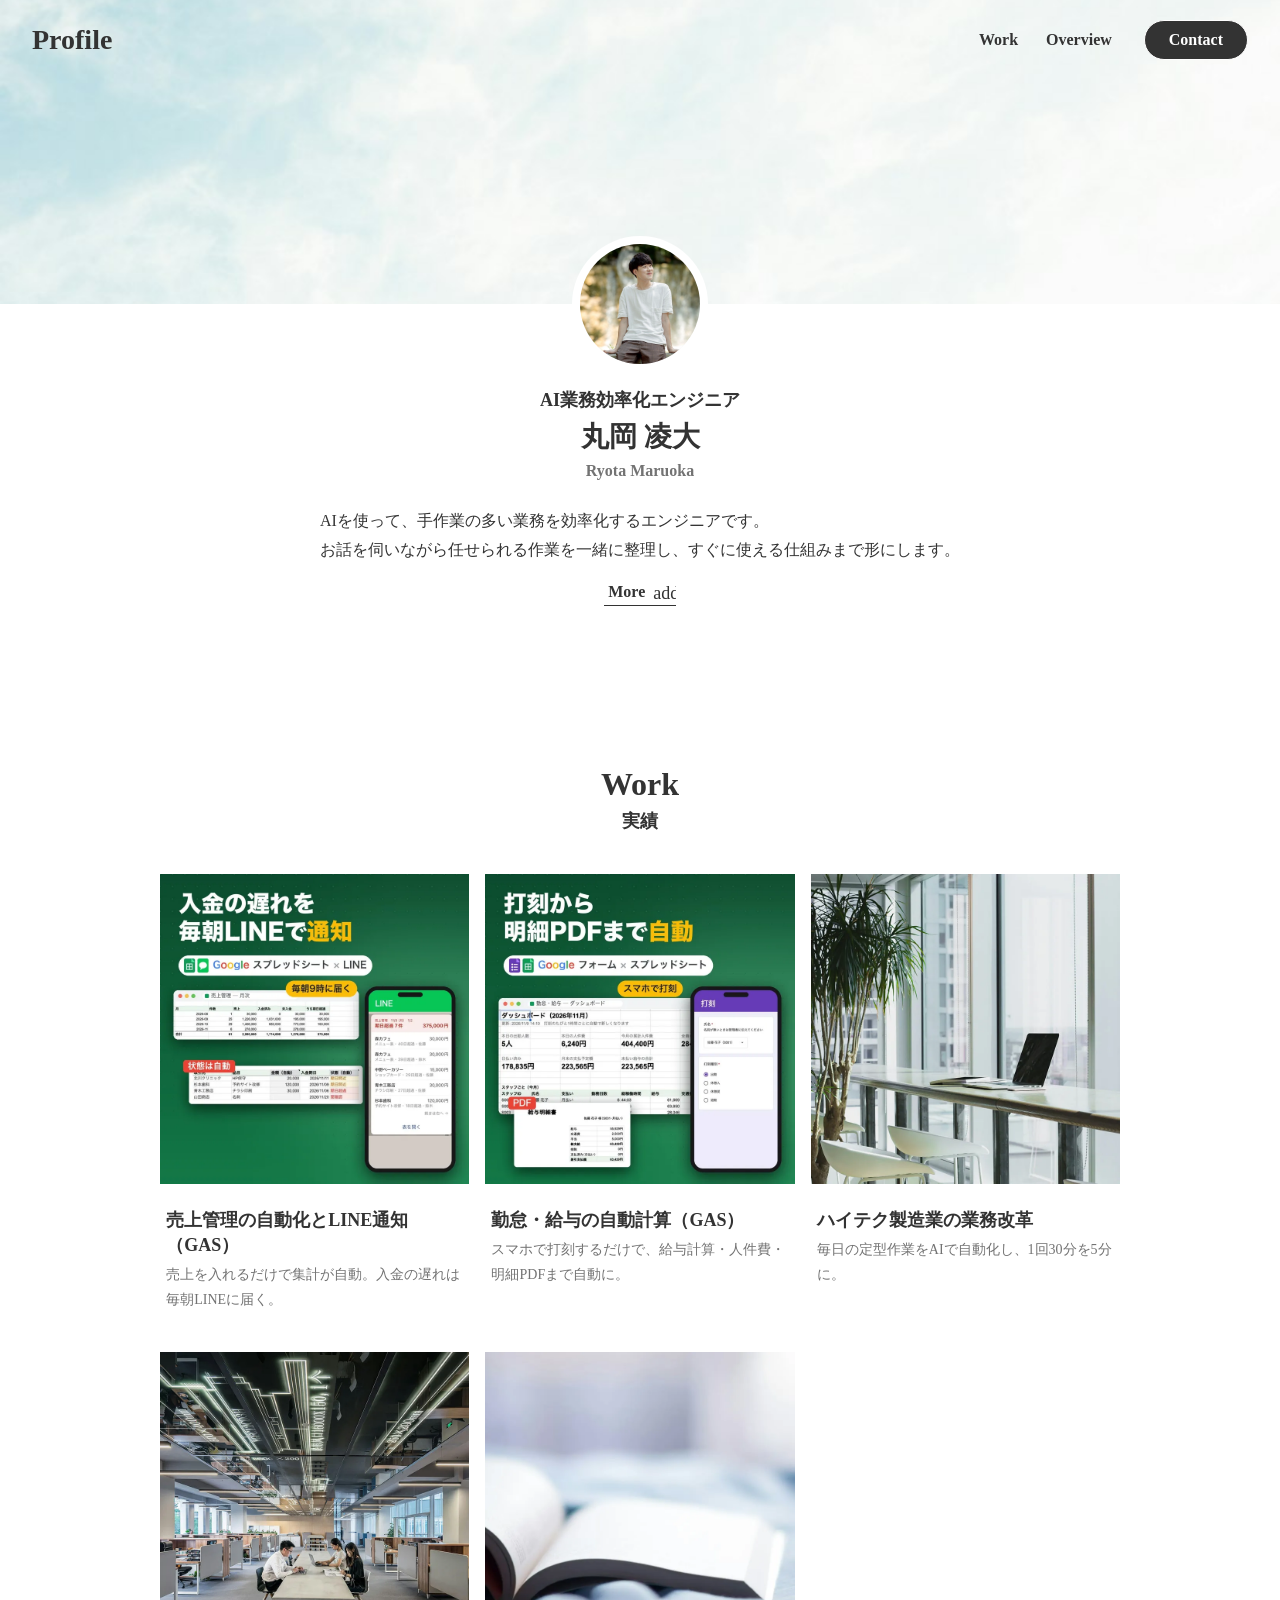
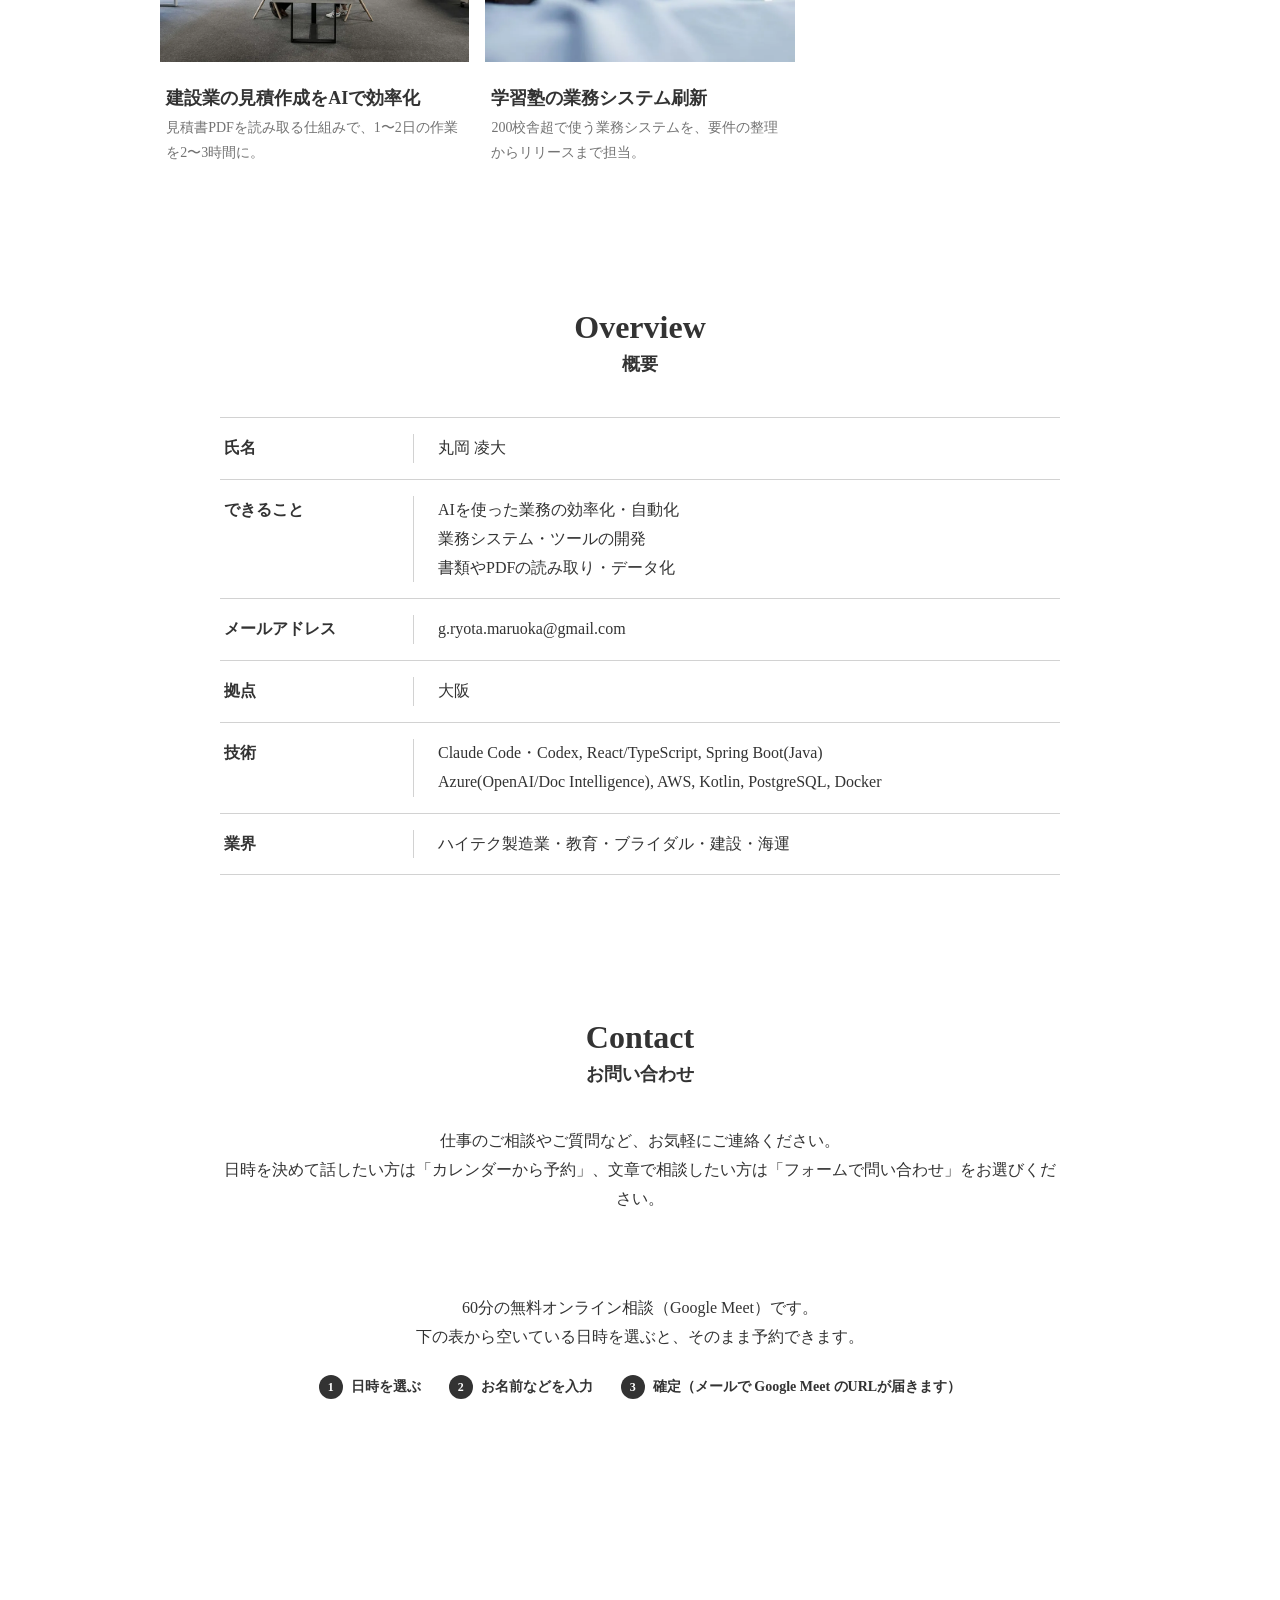
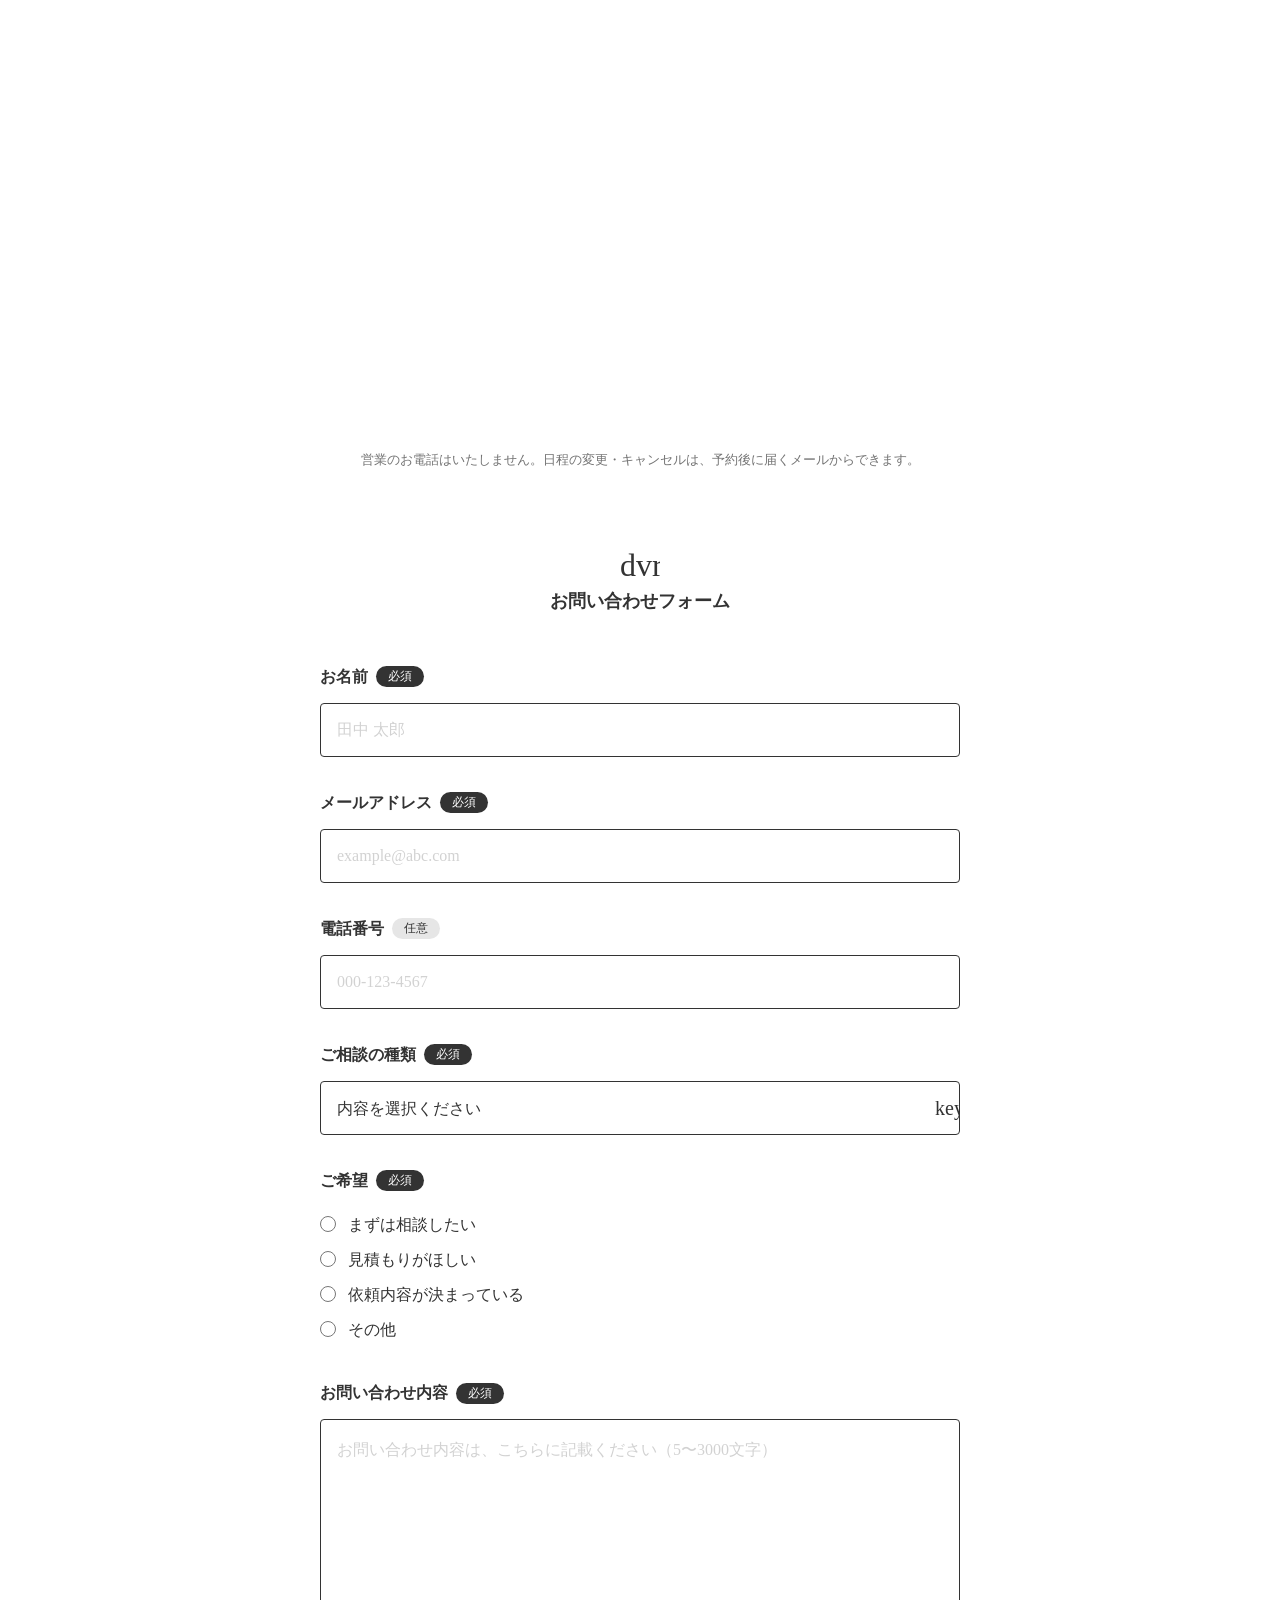
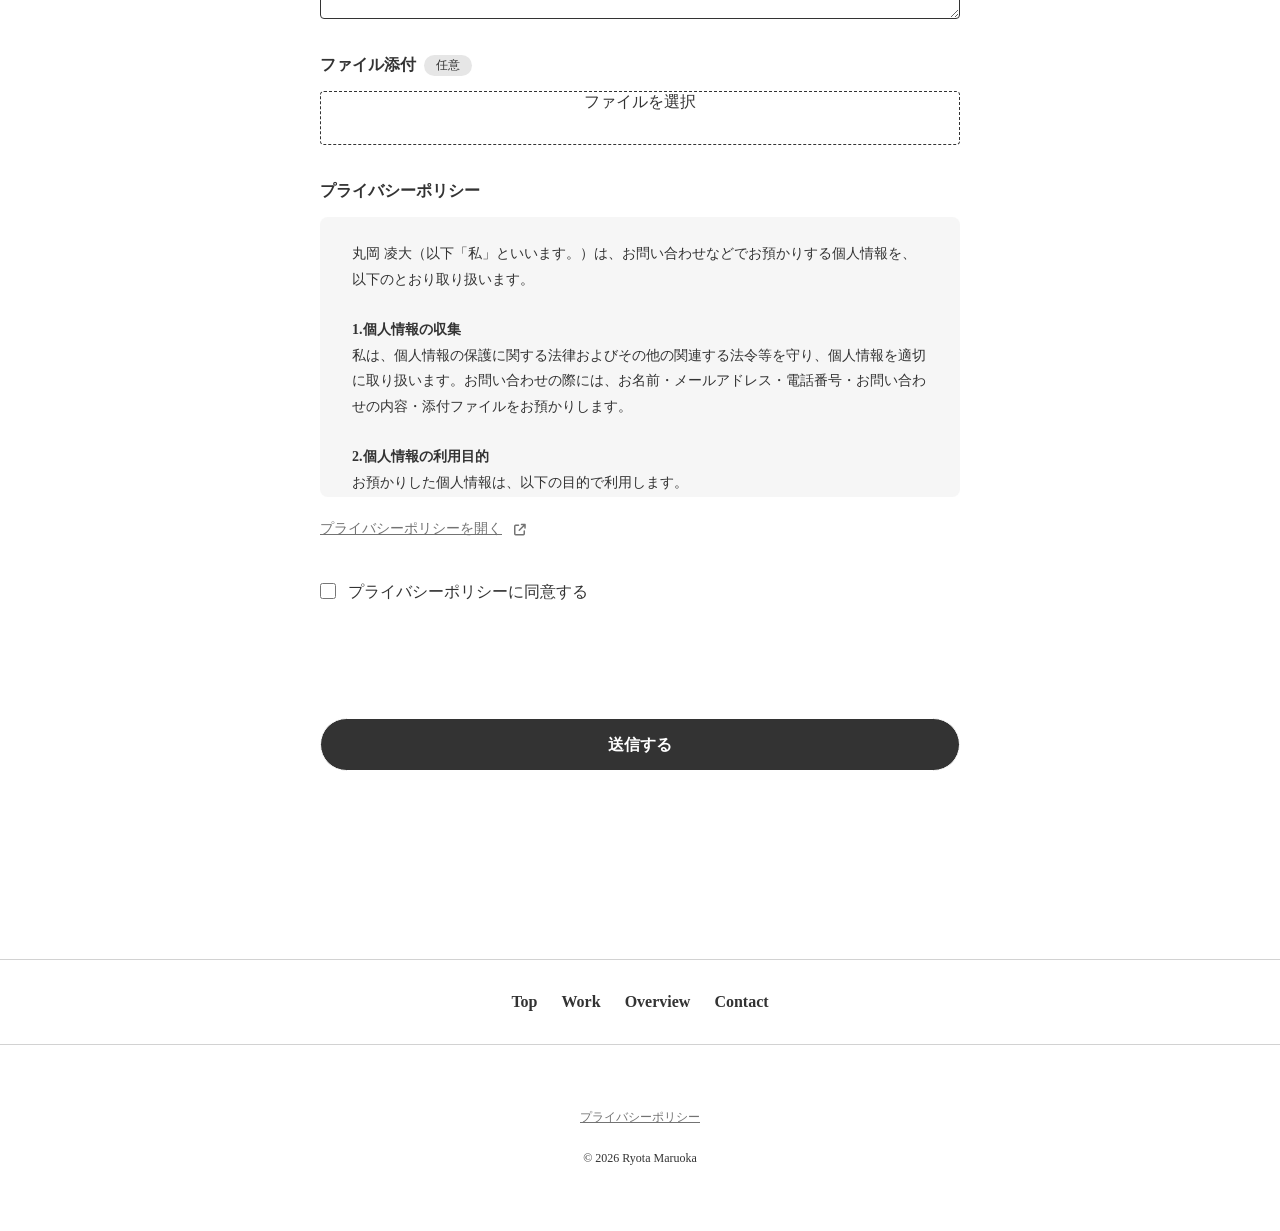
==== commit 19615138: "トップページを書き直す前の版に戻す" ====
--- a/index.html
+++ b/index.html
@@ -1,9 +1,6 @@
 <!doctype html>
 <html lang="ja"><head>
 <meta charset="utf-8">
-<!-- CSP は、これより後ろに読む物にだけ効く。だから一番前に置く -->
-<meta http-equiv="Content-Security-Policy" content="default-src 'self'; script-src 'self' https://challenges.cloudflare.com https://asset.timerex.net/js/embed.js; style-src 'self' 'unsafe-inline' https://fonts.googleapis.com; font-src 'self' data: https://fonts.gstatic.com; img-src 'self' data:; connect-src https://script.google.com https://script.googleusercontent.com; frame-src https://challenges.cloudflare.com https://timerex.net/s/; base-uri 'self'; form-action 'none'; object-src 'none'">
-<meta name="referrer" content="strict-origin-when-cross-origin">
 <meta name="viewport" content="width=device-width, initial-scale=1">
 <!-- meta:start（tools/release_meta.py が入れる。手で直さない） -->
 <title>AI業務効率化エンジニア 丸岡 凌大｜ポートフォリオ</title>
@@ -28,262 +25,24 @@
 <script type="application/ld+json">{"@context": "https://schema.org", "@type": "WebSite", "name": "丸岡 凌大 | ポートフォリオ", "url": "https://gryotamaruoka-dev.github.io/portfolio/", "inLanguage": "ja"}</script>
 <script type="application/ld+json">{"@context": "https://schema.org", "@type": "Person", "name": "丸岡 凌大", "alternateName": "Ryota Maruoka", "jobTitle": "AI業務効率化エンジニア", "url": "https://gryotamaruoka-dev.github.io/portfolio/", "image": "https://gryotamaruoka-dev.github.io/portfolio/assets/profile.webp", "email": "mailto:g.ryota.maruoka@gmail.com", "address": {"@type": "PostalAddress", "addressRegion": "大阪府", "addressCountry": "JP"}, "knowsAbout": ["AIを使った業務の効率化・自動化", "業務システム・ツールの開発", "書類やPDFの読み取り・データ化", "Google Apps Script"]}</script>
 <!-- meta:end -->
-<link rel="preconnect" href="https://fonts.gstatic.com" crossorigin>
-<link rel="stylesheet" href="https://fonts.googleapis.com/css2?family=Newsreader:ital,opsz,wght@0,6..72,400;1,6..72,400&amp;family=Shippori+Mincho:wght@600&amp;family=Zen+Kaku+Gothic+New:wght@400;700&amp;display=swap">
-<link rel="stylesheet" href="next.css?v=3">
+<meta http-equiv="Content-Security-Policy" content="default-src 'self'; script-src 'self' https://challenges.cloudflare.com https://asset.timerex.net/js/embed.js; style-src 'self' 'unsafe-inline' https://fonts.googleapis.com https://cdnjs.cloudflare.com; font-src 'self' data: https://fonts.gstatic.com https://cdnjs.cloudflare.com; img-src 'self' data:; connect-src https://script.google.com https://script.googleusercontent.com; frame-src https://challenges.cloudflare.com https://timerex.net/s/; base-uri 'self'; form-action 'none'; object-src 'none'">
+<meta name="referrer" content="strict-origin-when-cross-origin">
+<link rel="stylesheet" href="https://fonts.googleapis.com/css?family=Noto+Sans+JP:300,400,700,900&amp;subset=japanese">
+<link rel="stylesheet" href="https://fonts.googleapis.com/css2?family=Inter:wght@100;200;300;400;500;600;700;800;900&amp;display=swap">
+<link rel="stylesheet" href="https://fonts.googleapis.com/css?family=Lato:100,100i,300,300i,400,400i,700,700i,900,900i">
+<link rel="stylesheet" href="https://fonts.googleapis.com/css2?family=Material+Symbols+Outlined:opsz,wght,FILL,GRAD@24,100..700,0..1,0&amp;display=block">
+<link rel="stylesheet" href="https://fonts.googleapis.com/css2?family=Material+Symbols+Rounded:opsz,wght,FILL,GRAD@24,100..700,0..1,0&amp;display=block">
+<link rel="stylesheet" href="https://fonts.googleapis.com/css2?family=Material+Symbols+Sharp:opsz,wght,FILL,GRAD@24,100..700,0..1,0&amp;display=block">
+<link rel="stylesheet" href="https://fonts.googleapis.com/icon?family=Material+Icons">
+<link rel="stylesheet" href="https://cdnjs.cloudflare.com/ajax/libs/font-awesome/6.5.1/css/all.min.css">
+<link rel="stylesheet" href="style.css?v=1794330000000">
+<link rel="stylesheet" href="index-page.css?v=e406dc08c9">
 </head>
 <body>
-<a class="skip" href="#main">本文へ進む</a>
-
-<header class="hd">
-  <a class="hd-logo" href="#">Profile</a>
-  <nav id="gnav" aria-label="ページ内のメニュー">
-    <ul>
-      <li><a href="#work">Work</a></li>
-      <li><a href="#overview">Overview</a></li>
-    </ul>
-  </nav>
-  <a class="hd-cta" href="#contact">Contact</a>
-  <button class="hd-menu" type="button" aria-label="メニューを開く" aria-expanded="false" aria-controls="gnav"><span></span><span></span></button>
-  <div class="hd-progress" aria-hidden="true"></div>
-</header>
-
-<main id="main">
-
-<section class="hero" id="hero" aria-label="自己紹介">
-  <canvas class="hero-canvas" aria-hidden="true"></canvas>
-  <div class="hero-copy">
-    <p class="hero-role">AI業務効率化エンジニア</p>
-    <h1 class="hero-name">丸岡 凌大 <span lang="en">Ryota Maruoka</span></h1>
-    <p class="hero-catch"><span>手作業の多い業務を、</span><span>すぐに使える仕組みに。</span></p>
-    <p class="hero-lead">AIを使って、手作業の多い業務を効率化するエンジニアです。<br>お話を伺いながら任せられる作業を一緒に整理し、すぐに使える仕組みまで形にします。</p>
-    <p class="hero-actions">
-      <a class="btn" href="#booking">60分の無料相談を予約する<svg viewBox="0 0 24 24" aria-hidden="true"><path d="M5 12h13M13 6l6 6-6 6"/></svg></a>
-      <a class="tlink" href="#work">実績を見る</a>
-    </p>
-  </div>
-  <div class="hero-ledger">
-    <span class="stamp" aria-hidden="true">済</span>
-    <p class="ledger-note">
-      <span class="ledger-count" aria-hidden="true">伝票 <b data-count>0</b> / <span data-total>0</span> 枚を表に整理<span class="sm-hide">（動きの見本です）</span></span>
-      <button type="button" class="ledger-btn" data-scatter aria-label="飾りの表の伝票を、もう一度散らかす">もう一度散らかす</button>
-    </p>
-  </div>
-</section>
-
-<section class="ask" aria-labelledby="ask-h">
-  <h2 id="ask-h" class="ask-h rv">こんなご相談を<br>お受けしています。</h2>
-  <ol class="ask-list">
-    <li class="rv"><span class="num">01</span>毎日の転記や集計を自動にしたい</li>
-    <li class="rv"><span class="num">02</span>AIを業務に取り入れたいが、何から始めればよいか分からない</li>
-    <li class="rv"><span class="num">03</span>社内で使う小さなツールや業務システムを作りたい</li>
-  </ol>
-  <p class="ask-close rv">作業の聞き取りから、仕組みづくり、使い始めるまでを一人で担当します。</p>
-</section>
-
-<section class="work" id="work" aria-label="Work 実績">
-  <header class="sec-h">
-    <h2>Work</h2>
-    <p>実績</p>
-  </header>
-
-  <ul class="work-top">
-    <li class="rv">
-      <a class="feat" href="works/uriage-gas.html">
-        <figure><img loading="lazy" decoding="async" width="800" height="800" alt="売上管理の月次の集計と、LINE に届く通知の画面" src="assets/work-uriage-thumb.webp"></figure>
-        <p class="feat-tag">試作 ／ Google Apps Script ／ LINE</p>
-        <h3>売上管理の自動化とLINE通知（GAS）</h3>
-        <p class="feat-text">売上を入れるだけで集計が自動。入金の遅れは毎朝LINEに届く。</p>
-        <span class="more">事例を読む<svg viewBox="0 0 24 24" aria-hidden="true"><path d="M5 12h13M13 6l6 6-6 6"/></svg></span>
-      </a>
-    </li>
-    <li class="rv">
-      <a class="feat" href="works/kintai-gas.html">
-        <figure><img loading="lazy" decoding="async" width="800" height="800" alt="勤怠・給与のダッシュボードの画面" src="assets/work-kintai-thumb.webp"></figure>
-        <p class="feat-tag">試作 ／ Google Apps Script ／ フォーム</p>
-        <h3>勤怠・給与の自動計算（GAS）</h3>
-        <p class="feat-text">スマホで打刻するだけで、給与計算・人件費・明細PDFまで自動に。</p>
-        <span class="more">事例を読む<svg viewBox="0 0 24 24" aria-hidden="true"><path d="M5 12h13M13 6l6 6-6 6"/></svg></span>
-      </a>
-    </li>
-  </ul>
-
-  <ul class="work-rows">
-    <li class="rv">
-      <a class="row" href="works/ai-bpr.html" data-peek="assets/3048f4d47a46.webp">
-        <img loading="lazy" decoding="async" width="800" height="800" class="row-img" alt="" src="assets/3048f4d47a46.webp">
-        <div class="row-main">
-          <h3>ハイテク製造業の業務改革</h3>
-          <p>毎日の定型作業をAIで自動化し、1回30分を5分に。</p>
-        </div>
-        <dl class="ba ba--a">
-          <div><dt>前</dt><dd><i></i><span>30分</span></dd></div>
-          <div><dt>今</dt><dd><i></i><span>5分</span></dd></div>
-        </dl>
-        <svg class="row-arrow" viewBox="0 0 24 24" aria-hidden="true"><path d="M5 12h13M13 6l6 6-6 6"/></svg>
-      </a>
-    </li>
-    <li class="rv">
-      <a class="row" href="works/estimate-ai.html" data-peek="assets/1ed0d5e38161.webp">
-        <img loading="lazy" decoding="async" width="800" height="800" class="row-img" alt="" src="assets/1ed0d5e38161.webp">
-        <div class="row-main">
-          <h3>建設業の見積作成をAIで効率化</h3>
-          <p>見積書PDFを読み取る仕組みで、1〜2日の作業を2〜3時間に。</p>
-        </div>
-        <dl class="ba ba--b">
-          <div><dt>前</dt><dd><i></i><span>1〜2日</span></dd></div>
-          <div><dt>今</dt><dd><i></i><span>2〜3時間</span></dd></div>
-        </dl>
-        <svg class="row-arrow" viewBox="0 0 24 24" aria-hidden="true"><path d="M5 12h13M13 6l6 6-6 6"/></svg>
-      </a>
-    </li>
-    <li class="rv">
-      <a class="row" href="works/juku-system.html" data-peek="assets/0348db44d5a6.webp">
-        <img loading="lazy" decoding="async" width="800" height="800" class="row-img" alt="" src="assets/0348db44d5a6.webp">
-        <div class="row-main">
-          <h3>学習塾の業務システム刷新</h3>
-          <p>200校舎超で使う業務システムを、要件の整理からリリースまで担当。</p>
-        </div>
-        <p class="scale"><b>200</b>校舎超</p>
-        <svg class="row-arrow" viewBox="0 0 24 24" aria-hidden="true"><path d="M5 12h13M13 6l6 6-6 6"/></svg>
-      </a>
-    </li>
-  </ul>
-</section>
-
-<section class="over" id="overview" aria-label="Overview 概要">
-  <header class="sec-h">
-    <h2>Overview</h2>
-    <p>概要</p>
-  </header>
-  <div class="over-grid">
-    <figure class="over-photo rv"><img loading="lazy" decoding="async" width="1440" height="1800" alt="丸岡のプロフィール写真" src="assets/profile.webp"></figure>
-    <dl class="spec">
-      <div class="rv"><dt>氏名</dt><dd>丸岡 凌大</dd></div>
-      <div class="rv"><dt>できること</dt><dd>AIを使った業務の効率化・自動化<br>業務システム・ツールの開発<br>書類やPDFの読み取り・データ化</dd></div>
-      <div class="rv"><dt>メールアドレス</dt><dd><a href="mailto:g.ryota.maruoka@gmail.com">g.ryota.maruoka@gmail.com</a></dd></div>
-      <div class="rv"><dt>拠点</dt><dd>大阪</dd></div>
-      <div class="rv"><dt>技術</dt><dd class="tech">Claude Code・Codex, React/TypeScript, Spring Boot(Java)<br>Azure(OpenAI/Doc Intelligence), AWS, Kotlin, PostgreSQL, Docker</dd></div>
-      <div class="rv"><dt>業界</dt><dd>ハイテク製造業・教育・ブライダル・建設・海運</dd></div>
-    </dl>
-  </div>
-</section>
-
-<section class="contact" id="contact" aria-label="Contact お問い合わせ">
-  <header class="sec-h">
-    <h2>Contact</h2>
-    <p>お問い合わせ</p>
-  </header>
-  <p class="contact-lead">仕事のご相談やご質問など、お気軽にご連絡ください。<br>日時を決めて話したい方は「カレンダーから予約」、文章で相談したい方は「フォームで問い合わせ」をお選びください。</p>
-
-  <div class="ctabs" id="contact-tabs" role="tablist" aria-label="ご連絡の方法">
-    <button type="button" role="tab" id="tab-calendar" aria-controls="booking" aria-selected="true">カレンダーから予約</button>
-    <button type="button" role="tab" id="tab-form" aria-controls="panel-form" aria-selected="false">フォームで問い合わせ</button>
-  </div>
-
-  <div class="panel booking" id="booking" role="tabpanel" aria-labelledby="tab-calendar">
-    <p>60分の無料オンライン相談（Google Meet）です。<br>下の表から空いている日時を選ぶと、そのまま予約できます。</p>
-    <ol class="steps">
-      <li>日時を選ぶ</li>
-      <li>お名前などを入力</li>
-      <li>確定（メールで Google Meet のURLが届きます）</li>
-    </ol>
-    <div id="timerex_calendar" data-url="https://timerex.net/s/g.ryota.maruoka_35c5/38271416"></div>
-    <p id="booking-fallback" hidden>予約の表を読み込めませんでした。<a href="https://timerex.net/s/g.ryota.maruoka_35c5/38271416" target="_blank" rel="noopener">予約ページを開く</a>か、「フォームで問い合わせ」からご連絡ください。</p>
-    <noscript><p><a href="https://timerex.net/s/g.ryota.maruoka_35c5/38271416" target="_blank" rel="noopener">予約ページを開く</a></p></noscript>
-    <p class="fine">営業のお電話はいたしません。日程の変更・キャンセルは、予約後に届くメールからできます。</p>
-  </div>
-
-  <div class="panel" id="panel-form" role="tabpanel" aria-labelledby="tab-form">
-    <h3 class="form-h">お問い合わせフォーム</h3>
-    <form method="post" name="お問い合わせフォーム" class="form" id="contact-form" data-endpoint="https://script.google.com/macros/s/AKfycbxybPlpJHvPiABtnQP-vf3SPsj-H_d_gJrHRan_QUI1A7oVPyzrt53uV04S5vzN6h0/exec" data-sitekey="0x4AAAAAAF52sQ0TiVy5_7dK">
-      <div class="hp-field" aria-hidden="true"><label>空けておいてください<input type="text" name="website" tabindex="-1" autocomplete="off"></label></div>
-
-      <div class="field">
-        <p class="lbl"><label for="f-name">お名前</label><span class="req">必須</span></p>
-        <input name="お名前" id="f-name" aria-label="お名前（必須）" autocomplete="name" placeholder="田中 太郎" required maxlength="50" type="text">
-      </div>
-      <div class="field">
-        <p class="lbl"><label for="f-email">メールアドレス</label><span class="req">必須</span></p>
-        <input name="メールアドレス" id="f-email" aria-label="メールアドレス（必須）" autocomplete="email" placeholder="example@abc.com" required maxlength="254" type="email">
-      </div>
-      <div class="field">
-        <p class="lbl"><label for="f-tel">電話番号</label><span class="opt">任意</span></p>
-        <input name="電話番号" id="f-tel" aria-label="電話番号（任意）" autocomplete="tel" placeholder="000-123-4567" maxlength="20" type="tel">
-      </div>
-      <div class="field">
-        <p class="lbl"><label for="f-kind">ご相談の種類</label><span class="req">必須</span></p>
-        <div class="select">
-          <select name="ご相談の種類" id="f-kind" aria-label="ご相談の種類（必須）" required>
-            <option selected value="">内容を選択ください</option>
-            <option value="業務の自動化・効率化">業務の自動化・効率化</option>
-            <option value="AIの導入・活用">AIの導入・活用</option>
-            <option value="システム・ツールの開発">システム・ツールの開発</option>
-            <option value="その他">その他</option>
-          </select>
-          <svg viewBox="0 0 24 24" aria-hidden="true"><path d="M6 9l6 6 6-6"/></svg>
-        </div>
-      </div>
-      <div class="field">
-        <p class="lbl"><span>ご希望</span><span class="req">必須</span></p>
-        <div class="radios" role="radiogroup" aria-label="ご希望（必須）">
-          <label><input name="ご希望" required type="radio" value="まずは相談したい" aria-label="まずは相談したい"><span>まずは相談したい</span></label>
-          <label><input name="ご希望" required type="radio" value="見積もりがほしい" aria-label="見積もりがほしい"><span>見積もりがほしい</span></label>
-          <label><input name="ご希望" required type="radio" value="依頼内容が決まっている" aria-label="依頼内容が決まっている"><span>依頼内容が決まっている</span></label>
-          <label><input name="ご希望" required type="radio" value="その他" aria-label="その他"><span>その他</span></label>
-        </div>
-      </div>
-      <div class="field">
-        <p class="lbl"><label for="f-message">お問い合わせ内容</label><span class="req">必須</span></p>
-        <textarea name="お問い合わせ内容" id="f-message" aria-label="お問い合わせ内容（必須）" placeholder="お問い合わせ内容は、こちらに記載ください（5〜3000文字）" required minlength="5" maxlength="3000"></textarea>
-      </div>
-      <div class="field">
-        <p class="lbl"><label for="f-file">ファイル添付</label><span class="opt">任意</span></p>
-        <label class="file"><input type="file" name="ファイル" id="f-file" aria-label="ファイル添付（任意）" accept=".pdf,.png,.jpg,.jpeg,.gif,.webp,.docx,.xlsx,.pptx,.csv,.txt">ファイルを選択</label>
-      </div>
-      <div class="field">
-        <p class="lbl"><span>プライバシーポリシー</span></p>
-        <div class="policy" tabindex="0" role="region" aria-label="プライバシーポリシーの全文">
-<p>丸岡 凌大（以下「私」といいます。）は、お問い合わせなどでお預かりする個人情報を、以下のとおり取り扱います。</p>
-<p class="policy-h">1.個人情報の収集</p>
-<p>私は、個人情報の保護に関する法律およびその他の関連する法令等を守り、個人情報を適切に取り扱います。お問い合わせの際には、お名前・メールアドレス・電話番号・お問い合わせの内容・添付ファイルをお預かりします。</p>
-<p class="policy-h">2.個人情報の利用目的</p>
-<p>お預かりした個人情報は、以下の目的で利用します。<br>・お問い合わせへの返信<br>・ご相談内容の確認と、お見積り・ご提案の作成<br>・ご依頼いただいた業務の実施とご連絡</p>
-<p class="policy-h">3.個人情報の第三者提供</p>
-<p>法令に基づく場合を除き、ご本人の同意なく個人情報を第三者に提供しません。</p>
-<p class="policy-h">4.個人情報の安全管理</p>
-<p>お預かりした個人情報は、漏えい・紛失・改ざんが起きないよう適切に管理し、不要になったものは速やかに削除します。</p>
-<p class="policy-h">5.外部サービスの利用</p>
-<p>メールなど、業務で使うクラウドサービスに個人情報を保存することがあります。その場合も、上記の利用目的の範囲内で取り扱います。相談のご予約には日程調整サービス「TimeRex」を利用しており、予約の際にご入力いただいた情報は同サービスに保存されます。</p>
-<p class="policy-h">6.事業者の氏名</p>
-<p>丸岡 凌大（個人）</p>
-<p class="policy-h">7.お問い合わせ窓口</p>
-<p>ご自身の個人情報の開示・訂正・削除などをご希望の場合は、以下までご連絡ください。<br>・メールアドレス：g.ryota.maruoka@gmail.com<br><br>2026年11月9日 制定</p>
-        </div>
-        <p class="policy-open"><a href="privacy.html" target="_blank" rel="noopener">プライバシーポリシーを開く<svg viewBox="0 0 24 24" role="img" aria-label="新規タブで開く"><path d="M9 5h10v10M19 5L6 18"/></svg></a></p>
-        <label class="check"><input name="プライバシーポリシー同意" aria-label="プライバシーポリシーに同意する" required type="checkbox"><span>プライバシーポリシーに同意する</span></label>
-      </div>
-      <div class="cf-turnstile-slot" id="turnstile-slot"></div>
-      <button class="btn btn--wide" type="submit">送信する</button>
-      <p class="form-status" id="form-status" role="status" aria-live="polite"></p>
-    </form>
-  </div>
-</section>
-
-</main>
-
-<footer class="ft">
-  <ul>
-    <li><a href="#">Top</a></li>
-    <li><a href="#work">Work</a></li>
-    <li><a href="#overview">Overview</a></li>
-    <li><a href="#contact">Contact</a></li>
-  </ul>
-  <a class="ft-privacy" href="privacy.html">プライバシーポリシー</a>
-  <p>© 2026 Ryota Maruoka</p>
-</footer>
-
-<script type="module" src="app.js?v=2"></script>
+<div class="page"><div class="box sd r1"><header class="box sd r2"><div class="box sd r3"><a class="box sd r4"><p class="text sd r5">Profile</p></a><div class="box sd r6"><nav class="box sd r7"><ul class="box sd r8"><li class="box sd r9"><a class="box sd r10"><p class="text sd r11">Work</p><div class="box sd r12"></div></a></li><li class="box sd r17"><a class="box sd r18"><p class="text sd r19">Overview</p><div class="box sd r20"></div></a></li></ul></nav><div class="box sd r23"><a class="box sd r24"><p class="text sd r25">Contact</p></a></div><button class="box sd r26" type="button" aria-label="メニューを開く"><i class="material-icons sd r27">menu</i></button></div></div></header><main class="box sd r28"><div class="box sd r29"><div class="image sd r30"><div class="image-background bg-hero"></div></div></div><div class="box sd r31"><div class="box sd r32"><div class="image sd r33"><div class="image-background bg-profile" role="img" aria-label="丸岡のプロフィール写真"></div></div><p class="text dcb53ec8 sd r34">AI業務効率化エンジニア</p><h1 class="text sd r35">丸岡 凌大</h1><p class="text sd r36">Ryota Maruoka</p><p class="text 1f8a2a21 sd r46">AIを使って、手作業の多い業務を効率化するエンジニアです。<br>お話を伺いながら任せられる作業を一緒に整理し、すぐに使える仕組みまで形にします。</p><div class="box sd r47"><button class="button sd r48"><p class="text sd r49">More</p><p class="text sd absolute r50">Close<br></p><i aria-hidden="true" class="material-symbols-outlined material-symbols sd r51">add</i><div class="box sd absolute r52"></div><div class="box sd absolute r53"></div></button><div class="box sd r54"><div class="box sd r55"><p class="text 1f8a2a21 sd r56">こんなご相談をお受けしています。<br>・毎日の転記や集計を自動にしたい<br>・AIを業務に取り入れたいが、何から始めればよいか分からない<br>・社内で使う小さなツールや業務システムを作りたい<br>作業の聞き取りから、仕組みづくり、使い始めるまでを一人で担当します。</p></div></div></div></div><div class="box sd r57"></div></div><section class="box sd r73" aria-label="Work 実績"><div class="box sd r74"><div class="box sd r75"><h2 class="text ee9a36bf sd r76">Work</h2><p class="text ed8306b5 sd r77">実績</p></div><ul class="box sd r78"><li class="box sd r79"><a href="works/uriage-gas.html" class="work-link"><div class="box sd r80"><div class="box sd r81"><img loading="lazy" decoding="async" width="800" height="800" alt="売上管理の月次の集計と、LINE に届く通知の画面" src="assets/work-uriage-thumb.webp" class="img sd r82"></div><div class="box sd r83"><h3 class="text dcb53ec8 sd r84">売上管理の自動化とLINE通知（GAS）</h3><p class="text 8283ad1f sd r85">売上を入れるだけで集計が自動。入金の遅れは毎朝LINEに届く。</p></div></div></a></li><li class="box sd r79"><a href="works/kintai-gas.html" class="work-link"><div class="box sd r80"><div class="box sd r81"><img loading="lazy" decoding="async" width="800" height="800" alt="勤怠・給与のダッシュボードの画面" src="assets/work-kintai-thumb.webp" class="img sd r82"></div><div class="box sd r83"><h3 class="text dcb53ec8 sd r84">勤怠・給与の自動計算（GAS）</h3><p class="text 8283ad1f sd r85">スマホで打刻するだけで、給与計算・人件費・明細PDFまで自動に。</p></div></div></a></li><li class="box sd r79"><a href="works/ai-bpr.html" class="work-link"><div class="box sd r80"><div class="box sd r81"><img loading="lazy" decoding="async" width="800" height="800" alt="" src="assets/3048f4d47a46.webp" class="img sd r82"></div><div class="box sd r83"><h3 class="text dcb53ec8 sd r84">ハイテク製造業の業務改革</h3><p class="text 8283ad1f sd r85">毎日の定型作業をAIで自動化し、1回30分を5分に。</p></div></div></a></li><li class="box sd r86"><a href="works/estimate-ai.html" class="work-link"><div class="box sd r87"><div class="box sd r88"><img loading="lazy" decoding="async" width="800" height="800" alt="" src="assets/1ed0d5e38161.webp" class="img sd r89"></div><div class="box sd r90"><h3 class="text dcb53ec8 sd r91">建設業の見積作成をAIで効率化</h3><p class="text 8283ad1f sd r92">見積書PDFを読み取る仕組みで、1〜2日の作業を2〜3時間に。</p></div></div></a></li><li class="box sd r93"><a href="works/juku-system.html" class="work-link"><div class="box sd r94"><div class="box sd r95"><img loading="lazy" decoding="async" width="800" height="800" alt="" src="assets/0348db44d5a6.webp" class="img sd r96"></div><div class="box sd r97"><h3 class="text dcb53ec8 sd r98">学習塾の業務システム刷新</h3><p class="text 8283ad1f sd r99">200校舎超で使う業務システムを、要件の整理からリリースまで担当。</p></div></div></a></li></ul></div></section><section class="box sd r106" aria-label="Overview 概要"><div class="box sd r107"><div class="box sd r108"><h2 class="text ee9a36bf sd r109">Overview</h2><p class="text ed8306b5 sd r110">概要</p></div><ul class="box sd r111"><li class="box sd r112"><div class="box sd r113"><div class="box sd r114"><h3 class="text 13bd5f57 sd r115">氏名</h3><div class="box sd absolute r116"></div></div><p class="text 1f8a2a21 sd r117">丸岡 凌大</p></div></li><li class="box sd r118"><div class="box sd r119"><div class="box sd r120"><h3 class="text 13bd5f57 sd r121">できること</h3><div class="box sd absolute r122"></div></div><p class="text 1f8a2a21 sd r123">AIを使った業務の効率化・自動化<br>業務システム・ツールの開発<br>書類やPDFの読み取り・データ化</p></div></li><li class="box sd r124"><div class="box sd r125"><div class="box sd r126"><h3 class="text 13bd5f57 sd r127">メールアドレス</h3><div class="box sd absolute r128"></div></div><p class="text 1f8a2a21 sd r129">g.ryota.maruoka@gmail.com</p></div></li><li class="box sd r136"><div class="box sd r137"><div class="box sd r138"><h3 class="text 13bd5f57 sd r139">拠点</h3><div class="box sd absolute r140"></div></div><p class="text 1f8a2a21 sd r141">大阪</p></div></li><li class="box sd r142"><div class="box sd r143"><div class="box sd r144"><h3 class="text 13bd5f57 sd r145">技術</h3><div class="box sd absolute r146"></div></div><p class="text 1f8a2a21 sd r147">Claude Code・Codex, React/TypeScript, Spring Boot(Java)<br>Azure(OpenAI/Doc Intelligence), AWS, Kotlin, PostgreSQL, Docker</p></div></li><li class="box sd r148"><div class="box sd r149"><div class="box sd r150"><h3 class="text 13bd5f57 sd r151">業界</h3><div class="box sd absolute r152"></div></div><p class="text 1f8a2a21 sd r153">ハイテク製造業・教育・ブライダル・建設・海運</p></div></li></ul></div></section><section class="box sd r155" aria-label="Contact お問い合わせ"><div class="box sd r156"><div class="box sd r157"><h2 class="text ee9a36bf sd r158">Contact</h2><p class="text ed8306b5 sd r159">お問い合わせ</p></div><p class="text 1f8a2a21 sd r160">仕事のご相談やご質問など、お気軽にご連絡ください。<br>日時を決めて話したい方は「カレンダーから予約」、文章で相談したい方は「フォームで問い合わせ」をお選びください。</p><div class="ctabs" id="contact-tabs" role="tablist" aria-label="ご連絡の方法"><button type="button" class="ctab" role="tab" id="tab-calendar" aria-controls="booking" aria-selected="true">カレンダーから予約</button><button type="button" class="ctab" role="tab" id="tab-form" aria-controls="panel-form" aria-selected="false">フォームで問い合わせ</button></div><div class="cpanel booking" id="booking" role="tabpanel" aria-labelledby="tab-calendar"><p class="booking-lead">60分の無料オンライン相談（Google Meet）です。<br>下の表から空いている日時を選ぶと、そのまま予約できます。</p><ol class="booking-steps"><li>日時を選ぶ</li><li>お名前などを入力</li><li>確定（メールで Google Meet のURLが届きます）</li></ol><div id="timerex_calendar" data-url="https://timerex.net/s/g.ryota.maruoka_35c5/38271416"></div><p class="booking-fallback" id="booking-fallback" hidden>予約の表を読み込めませんでした。<a href="https://timerex.net/s/g.ryota.maruoka_35c5/38271416" target="_blank" rel="noopener">予約ページを開く</a>か、「フォームで問い合わせ」からご連絡ください。</p><noscript><p class="booking-fallback"><a href="https://timerex.net/s/g.ryota.maruoka_35c5/38271416" target="_blank" rel="noopener">予約ページを開く</a></p></noscript><p class="booking-note">営業のお電話はいたしません。日程の変更・キャンセルは、予約後に届くメールからできます。</p></div><div class="cpanel" id="panel-form" role="tabpanel" aria-labelledby="tab-form"><div class="box sd r177"><i class="material-symbols-outlined material-symbols sd r178">dvr</i><h3 class="text dcb53ec8 sd r179">お問い合わせフォーム</h3><form name="お問い合わせフォーム" class="form sd r180" id="contact-form" data-endpoint="https://script.google.com/macros/s/AKfycbxybPlpJHvPiABtnQP-vf3SPsj-H_d_gJrHRan_QUI1A7oVPyzrt53uV04S5vzN6h0/exec" data-sitekey="0x4AAAAAAF52sQ0TiVy5_7dK"><div class="hp-field" aria-hidden="true"><label>空けておいてください<input type="text" name="website" tabindex="-1" autocomplete="off"></label></div><div class="box sd r181"><div class="box sd r182"><label class="text sd r183" for="f-name">お名前</label><div class="box sd r184"><p class="text sd r185">必須<br></p></div></div><input name="お名前" id="f-name" aria-label="お名前（必須）" autocomplete="name" placeholder="田中 太郎" required="" maxlength="50" type="text" class="input r186" value=""></div><div class="box sd r187"><div class="box sd r188"><label class="text sd r189" for="f-email">メールアドレス</label><div class="box sd r190"><p class="text sd r191">必須<br></p></div></div><input name="メールアドレス" id="f-email" aria-label="メールアドレス（必須）" autocomplete="email" placeholder="example@abc.com" required="" maxlength="254" type="email" class="input r192" value=""></div><div class="box sd r193"><div class="box sd r194"><label class="text sd r195" for="f-tel">電話番号</label><div class="box sd r196"><p class="text sd r197">任意<br></p></div></div><input name="電話番号" id="f-tel" aria-label="電話番号（任意）" autocomplete="tel" placeholder="000-123-4567" maxlength="20" type="tel" class="input r198" value=""></div><div class="box sd r199"><div class="box sd r200"><label class="text sd r201" for="f-kind">ご相談の種類</label><div class="box sd r202"><p class="text sd r203">必須<br></p></div></div><div class="box sd r204"><select name="ご相談の種類" id="f-kind" aria-label="ご相談の種類（必須）" required="" class="select sd r205"><option selected="" value="">内容を選択ください</option><option value="業務の自動化・効率化">業務の自動化・効率化</option><option value="AIの導入・活用">AIの導入・活用</option><option value="システム・ツールの開発">システム・ツールの開発</option><option value="その他">その他</option></select><i class="material-icons sd absolute r206">keyboard_arrow_down</i></div></div><div class="box sd r207"><div class="box sd r208"><p class="text sd r209">ご希望</p><div class="box sd r210"><p class="text sd r211">必須<br></p></div></div><div class="box sd r212" role="radiogroup" aria-label="ご希望（必須）"><div class="box sd r213"><input name="ご希望" required="" class="radio sd r214" type="radio" value="まずは相談したい" aria-label="まずは相談したい"><span class="text sd r215">まずは相談したい</span></div><div class="box sd r216"><input name="ご希望" required="" class="radio sd r217" type="radio" value="見積もりがほしい" aria-label="見積もりがほしい"><span class="text sd r218">見積もりがほしい</span></div><div class="box sd r219"><input name="ご希望" required="" class="radio sd r220" type="radio" value="依頼内容が決まっている" aria-label="依頼内容が決まっている"><span class="text sd r221">依頼内容が決まっている</span></div><div class="box sd r222"><input name="ご希望" required="" class="radio sd r223" type="radio" value="その他" aria-label="その他"><span class="text sd r224">その他</span></div></div></div><div class="box sd r225"><div class="box sd r226"><label class="text sd r227" for="f-message">お問い合わせ内容</label><div class="box sd r228"><p class="text sd r229">必須<br></p></div></div><textarea name="お問い合わせ内容" id="f-message" aria-label="お問い合わせ内容（必須）" placeholder="お問い合わせ内容は、こちらに記載ください（5〜3000文字）" required="" minlength="5" maxlength="3000" class="textarea r230"></textarea></div><div class="box sd r231"><div class="box sd r232"><label class="text sd r233" for="f-file">ファイル添付</label><div class="box sd r234"><p class="text sd r235">任意<br></p></div></div><label class="file sd r236"><input type="file" name="ファイル" id="f-file" aria-label="ファイル添付（任意）" accept=".pdf,.png,.jpg,.jpeg,.gif,.webp,.docx,.xlsx,.pptx,.csv,.txt">ファイルを選択</label></div><div class="box sd r237"><div class="box sd r238"><p class="text sd r239">プライバシーポリシー</p></div><div class="box sd r240"><div class="box sd r241"><p class="text 8283ad1f sd r242">丸岡 凌大（以下「私」といいます。）は、お問い合わせなどでお預かりする個人情報を、以下のとおり取り扱います。</p><p class="text sd r243">1.個人情報の収集</p><p class="text 8283ad1f sd r244">私は、個人情報の保護に関する法律およびその他の関連する法令等を守り、個人情報を適切に取り扱います。お問い合わせの際には、お名前・メールアドレス・電話番号・お問い合わせの内容・添付ファイルをお預かりします。</p><p class="text sd r245">2.個人情報の利用目的</p><p class="text 8283ad1f sd r246">お預かりした個人情報は、以下の目的で利用します。<br>・お問い合わせへの返信<br>・ご相談内容の確認と、お見積り・ご提案の作成<br>・ご依頼いただいた業務の実施とご連絡</p><p class="text sd r247">3.個人情報の第三者提供</p><p class="text 8283ad1f sd r248">法令に基づく場合を除き、ご本人の同意なく個人情報を第三者に提供しません。</p><p class="text sd r249">4.個人情報の安全管理</p><p class="text 8283ad1f sd r250">お預かりした個人情報は、漏えい・紛失・改ざんが起きないよう適切に管理し、不要になったものは速やかに削除します。</p><p class="text sd r251">5.外部サービスの利用</p><p class="text 8283ad1f sd r252">メールなど、業務で使うクラウドサービスに個人情報を保存することがあります。その場合も、上記の利用目的の範囲内で取り扱います。相談のご予約には日程調整サービス「TimeRex」を利用しており、予約の際にご入力いただいた情報は同サービスに保存されます。</p><p class="text sd r253">6.事業者の氏名</p><p class="text 8283ad1f sd r254">丸岡 凌大（個人）</p><p class="text sd r255">7.お問い合わせ窓口</p><p class="text 8283ad1f sd r256">ご自身の個人情報の開示・訂正・削除などをご希望の場合は、以下までご連絡ください。<br>・メールアドレス：g.ryota.maruoka@gmail.com<br><br>2026年11月9日 制定</p></div></div><div class="box sd r257"><a class="box sd r258" href="privacy.html" target="_blank" rel="noopener"><p class="text sd r259">プライバシーポリシーを開く</p><i aria-label="新規タブで開く" class="fa-solid fa-arrow-up-right-from-square sd r260"></i></a></div><div class="box sd r261"><input name="プライバシーポリシー同意" aria-label="プライバシーポリシーに同意する" required="" class="checkbox sd r262" type="checkbox"><p class="text sd r263">プライバシーポリシーに同意する</p></div></div><div class="cf-turnstile-slot" id="turnstile-slot"></div><button class="button sd r264" type="submit"><p class="text 1fa5f15e sd r265">送信する</p></button><p class="form-status" id="form-status" role="status" aria-live="polite"></p></form></div></div></div></section></main><footer class="box sd r266"><div class="box sd r267"><ul class="box sd r268"><li class="box sd r269"><a class="box sd r270"><p class="text sd r271">Top</p></a></li><li class="box sd r272"><a class="box sd r273"><p class="text sd r274">Work</p></a></li><li class="box sd r278"><a class="box sd r279"><p class="text sd r280">Overview</p></a></li><li class="box sd r281"><a class="box sd r282"><p class="text sd r283">Contact</p></a></li></ul></div><div class="box sd r284"><div class="box sd r285"><a class="text sd r286" href="privacy.html">プライバシーポリシー</a></div><p class="text sd r287">© 2026 Ryota Maruoka</p></div></footer></div></div>
+<script src="site.js?v=1794197414207"></script>
 <script src="contact.js?v=6" defer></script>
 <script src="booking.js?v=4" defer></script>
+
+
 </body></html>
--- a/style.css
+++ b/style.css
@@ -0,0 +1,841 @@
+:root { --s-color-c5a1d1c1: #333333ff; --s-color-5a88359d: rgb(255, 255, 255); --s-color-c3ab30de: #00000; --s-color-739b2669: #737373ff; --s-color-1b97f573: #d2d2d2ff; --s-color-2cb51ab0: #e6e6e6; --s-color-f3a89775: #f6f6f6ff; --s-color-cb8aa07e: linear-gradient(90deg, rgba(0, 0, 0, 0.2), rgba(102, 102, 102, 0.2)); }
+:root { --s-font-408a7a1b: 'Hiragino Kaku Gothic ProN','ヒラギノ角ゴ ProN'; --s-font-bfb15311: Lato,'Hiragino Kaku Gothic ProN','ヒラギノ角ゴ ProN'; }
+
+*, *::before, *::after { box-sizing: border-box; }
+html, body { margin: 0; padding: 0; }
+body { -webkit-font-smoothing: antialiased; color: var(--s-color-c5a1d1c1); }
+a { color: inherit; text-decoration: none; }
+p, h1, h2, h3, h4, h5, h6, ul, ol, figure { margin: 0; padding: 0; }
+.page { display: flex; flex-direction: column; min-height: 100vh; }
+.sd { display: flex; flex-direction: column; flex: none; flex-wrap: nowrap; position: relative;
+      align-items: center; align-content: center; max-width: 100%; }
+.text.sd { display: block; white-space: pre-wrap; overflow-wrap: break-word; }
+img.sd { display: block; object-fit: cover; }
+:where(input.sd, textarea.sd, select.sd, button.sd) { font: inherit; border: none; background: none; }
+:where(button.sd) { cursor: pointer; }
+.image-background { position: absolute; inset: 0; background-size: cover; background-position: center; }
+.absolute { position: absolute; }
+html { scroll-behavior: smooth; }
+/* More を押すと自己紹介の続きを出す（site.js が is-open を付ける） */
+.is-open > .more-panel { height: auto !important; }
+.is-open > button > .text.absolute { opacity: 1 !important; translate: 0 0 !important; }
+.is-open > button > .text:not(.absolute) { opacity: 0; }
+.is-open > button > .material-symbols { rotate: 45deg; }
+
+.r1 { place-content: center flex-start; align-items: center; background: var(--s-color-5a88359d); flex-flow: column; height: 100%; width: 100%; }
+.r2 { place-content: center; align-items: center; backdrop-filter: blur(0px); background: transparent; flex: 0 0 auto; flex-wrap: nowrap; height: 80px; margin: 0px; mix-blend-mode: normal; position: relative; transition-delay: 500ms; width: 100%; z-index: 5; }
+.r2 { padding: 16px 24px; }
+.r3 { align-content: flex-start; align-items: flex-start; background: transparent; border-radius: 32px; flex: 0 0 auto; flex-flow: row; margin: 0px; width: 100%; }
+.r3 { gap: 40px; justify-content: space-between; padding: 8px; }
+.r4 { flex: 0 0 auto; flex-wrap: nowrap; justify-content: center; }
+.r4 { align-content: flex-start; align-items: flex-start; padding: 0px; width: calc(20% - 32px); }
+.r5 { color: var(--s-color-c5a1d1c1); font-family: var(--s-font-bfb15311); font-weight: 700; height: auto; line-height: 1.4; text-align: left; width: auto; max-width: 100%; justify-content: flex-start; }
+.r5 { font-size: 28px; }
+.r6 { align-content: center; align-items: center; flex: 0 0 auto; flex-flow: row; }
+.r6 { gap: 16px; justify-content: flex-end; padding: 0px; width: calc(80% - 8px); }
+.r7 { place-content: center flex-start; align-items: center; flex-flow: wrap; padding: 0px; max-width: 100%; }
+.r7 { gap: 0px; }
+.r8 { place-content: center flex-end; align-items: center; flex-flow: wrap; gap: 0px; padding: 0px; max-width: 100%; }
+.r9 { place-content: center; align-items: center; flex-flow: column; padding: 0px; max-width: 100%; }
+.r10 { place-content: center; align-items: center; border-radius: 0px; flex-flow: column; padding: 4px 16px 4px 12px; max-width: 100%; }
+.r11 { color: var(--s-color-c5a1d1c1); flex: 0 0 auto; font-family: var(--s-font-bfb15311); font-feature-settings: "palt"; font-style: normal; font-weight: 700; height: auto; letter-spacing: normal; line-height: 1.75; text-align: left; text-decoration: none; width: auto; max-width: 100%; justify-content: flex-start; }
+.r11 { font-size: 16px; }
+.r12 { background: var(--s-color-c5a1d1c1); flex: 0 0 auto; height: 1px; width: 0%; }
+.r13 { place-content: center; align-items: center; flex-flow: column; padding: 0px; max-width: 100%; }
+.r14 { place-content: center; align-items: center; border-radius: 0px; flex-flow: column; padding: 4px 16px 4px 12px; max-width: 100%; }
+.r15 { color: var(--s-color-c5a1d1c1); flex: 0 0 auto; font-family: var(--s-font-bfb15311); font-feature-settings: "palt"; font-style: normal; font-weight: 700; height: auto; letter-spacing: normal; line-height: 1.75; text-align: left; text-decoration: none; width: auto; max-width: 100%; justify-content: flex-start; }
+.r15 { font-size: 16px; }
+.r16 { background: var(--s-color-c5a1d1c1); flex: 0 0 auto; height: 1px; width: 0%; }
+.r17 { place-content: center; align-items: center; flex-flow: column; padding: 0px; max-width: 100%; }
+.r18 { place-content: center; align-items: center; border-radius: 0px; flex-flow: column; padding: 4px 16px 4px 12px; max-width: 100%; }
+.r19 { color: var(--s-color-c5a1d1c1); flex: 0 0 auto; font-family: var(--s-font-bfb15311); font-feature-settings: "palt"; font-style: normal; font-weight: 700; height: auto; letter-spacing: normal; line-height: 1.75; text-align: left; text-decoration: none; width: auto; max-width: 100%; justify-content: flex-start; }
+.r19 { font-size: 16px; }
+.r20 { background: var(--s-color-c5a1d1c1); flex: 0 0 auto; height: 1px; width: 0%; }
+.r21 { place-content: center; align-items: center; background: transparent; flex: 0 0 auto; flex-flow: column; gap: 4px; height: 42px; width: 42px; max-width: 100%; }
+.r21 { border-radius: 32px; display: flex; padding: 0px; }
+.r22 { display: inline-flex; align-items: center; justify-content: center; color: var(--s-color-c5a1d1c1); font-size: 20px; max-width: 100%; }
+.r23 { place-content: center flex-start; align-items: center; flex-flow: row; height: auto; padding: 0px; width: auto; max-width: 100%; }
+.r23 { display: flex; gap: 8px; }
+.r24 { place-content: center; align-items: center; background: var(--s-color-c5a1d1c1); border-bottom: 1px solid var(--s-color-5a88359d); border-left: 1px solid var(--s-color-5a88359d); border-right: 1px solid var(--s-color-5a88359d); border-top: 1px solid var(--s-color-5a88359d); display: flex; flex-flow: row; gap: 4px; height: auto; width: auto; max-width: 100%; }
+.r24 { border-radius: 32px; padding: 8px 24px; }
+.r25 { color: var(--s-color-5a88359d); font-family: var(--s-font-bfb15311); font-size: 16px; font-weight: 700; height: auto; line-height: 1.4; text-align: left; width: auto; max-width: 100%; justify-content: flex-start; }
+.r26 { place-content: center; align-items: center; flex-flow: row; height: auto; padding: 0px; width: auto; max-width: 100%; }
+.r26 { display: none; }
+.r27 { display: inline-flex; align-items: center; justify-content: center; color: var(--s-color-c5a1d1c1); max-width: 100%; }
+.r27 { font-size: 32px; }
+.r28 { place-content: center flex-start; align-items: center; flex: 0 0 auto; flex-flow: column; gap: 0px; margin: -80px 0px 0px; padding: 0px; width: 100%; z-index: 1; }
+.r29 { place-content: center; align-items: center; background: transparent; flex: 0 0 auto; flex-flow: column; width: 100%; }
+.r29 { height: 304px; }
+.r30 { flex: 0 0 auto; height: 100%; width: 100%; }
+.r30 > .image-background { background-position: center center; }
+.r31 { place-content: center flex-start; align-items: center; background: transparent; flex-flow: column; height: auto; margin: 0px; padding: 0px 0px 56px; width: 100%; }
+.r32 { place-content: center; align-items: center; background: transparent; flex: 0 0 auto; flex-flow: column; }
+.r32 { height: calc(100% + 60px); margin: -60px 0px 0px; padding: 0px 80px; width: 800px; }
+.r33 { background: var(--s-color-f3a89775); border-radius: 50%; flex: 0 0 auto; max-width: 100%; overflow: hidden; }
+.r33 { box-shadow: 0px 0px 0px 8px var(--s-color-5a88359d); height: 120px; margin: 0px 0px 24px; width: 120px; }
+.r34 { color: var(--s-color-c5a1d1c1); flex: 0 0 auto; height: auto; text-align: center; width: 100%; font-family: var(--s-font-408a7a1b); font-weight: 900; line-height: 1.4; justify-content: center; }
+.r34 { margin: 0px 0px 4px; font-size: 18px; }
+.r35 { color: var(--s-color-c5a1d1c1); flex: 0 0 auto; font-family: var(--s-font-408a7a1b); font-weight: 900; height: auto; line-height: 1.4; margin: 0px; text-align: center; width: 100%; justify-content: center; }
+.r35 { font-size: 28px; }
+.r36 { color: var(--s-color-739b2669); flex: 0 0 auto; font-family: var(--s-font-bfb15311); font-weight: 700; height: auto; line-height: 1.4; text-align: center; width: 100%; justify-content: center; }
+.r36 { font-size: 16px; margin: 4px 0px 0px; }
+.r37 { place-content: center; align-items: center; background: transparent; flex: 0 0 auto; flex-flow: wrap; height: auto; margin: 16px 0px 0px; width: 100%; }
+.r37 { gap: 12px; }
+.r38 { place-content: center; align-items: center; background: var(--s-color-c5a1d1c1); border-radius: 50%; flex: 0 0 auto; flex-flow: column; max-width: 100%; }
+.r38 { height: 40px; width: 40px; }
+.r39 { display: inline-flex; align-items: center; justify-content: center; color: var(--s-color-5a88359d); max-width: 100%; }
+.r39 { font-size: 20px; }
+.r40 { place-content: center; align-items: center; background: var(--s-color-c5a1d1c1); border-radius: 50%; flex: 0 0 auto; flex-flow: column; max-width: 100%; }
+.r40 { height: 40px; width: 40px; }
+.r41 { display: inline-flex; align-items: center; justify-content: center; color: var(--s-color-5a88359d); max-width: 100%; }
+.r41 { font-size: 20px; }
+.r42 { place-content: center; align-items: center; background: var(--s-color-c5a1d1c1); border-radius: 50%; flex: 0 0 auto; flex-flow: column; max-width: 100%; }
+.r42 { height: 40px; width: 40px; }
+.r43 { display: inline-flex; align-items: center; justify-content: center; color: var(--s-color-5a88359d); max-width: 100%; }
+.r43 { font-size: 20px; }
+.r44 { place-content: center; align-items: center; background: var(--s-color-c5a1d1c1); border-radius: 50%; flex: 0 0 auto; flex-flow: column; max-width: 100%; }
+.r44 { height: 40px; width: 40px; }
+.r45 { display: inline-flex; align-items: center; justify-content: center; color: var(--s-color-5a88359d); max-width: 100%; }
+.r45 { font-size: 20px; }
+.r46 { color: var(--s-color-c5a1d1c1); flex: 0 0 auto; font-family: var(--s-font-408a7a1b); font-weight: 400; height: auto; line-height: 1.8; margin: 24px 0px 0px; text-align: left; width: 100%; justify-content: flex-start; }
+.r46 { font-size: 16px; }
+.r47 { place-content: center flex-start; align-items: center; background: var(--s-color-c3ab30de); border-radius: 0px; flex: 0 0 auto; flex-flow: column; height: auto; margin: 16px 0px; padding: 0px; width: 100%; }
+.r48 { place-content: center space-between; align-items: center; background: var(--s-color-c3ab30de); border-radius: 0px; flex-flow: row; gap: 8px; height: auto; margin: 0px 0px 8px; padding: 4px 0px 4px 4px; width: auto; max-width: 100%; }
+.r49 { color: var(--s-color-c5a1d1c1); font-family: var(--s-font-bfb15311); font-weight: 700; height: auto; line-height: 1; opacity: 1; text-align: center; text-decoration: none; translate: 0px -1px; width: auto; max-width: 100%; justify-content: center; }
+.r49 { font-size: 16px; }
+.r50 { inset: 4px auto auto 2px; color: var(--s-color-c5a1d1c1); flex: 0 0 auto; font-family: var(--s-font-bfb15311); font-weight: 700; height: 100%; line-height: 1; opacity: 0; position: absolute; text-align: center; text-decoration: none; translate: 0px -10px; width: auto; z-index: 1; max-width: 100%; justify-content: center; }
+.r50 { font-size: 16px; }
+.r51 { display: inline-flex; align-items: center; justify-content: center; color: var(--s-color-c5a1d1c1); font-size: 18px; margin: 0px; padding: 0px; rotate: 0deg; max-width: 100%; }
+.r52 { background: var(--s-color-c5a1d1c1); inset: auto auto 0px 0px; flex: 0 0 auto; height: 1px; position: absolute; width: calc(100% - 0px); z-index: 1; }
+.r53 { background: var(--s-color-c5a1d1c1); inset: auto auto 0px 0px; flex: 0 0 auto; height: 1px; opacity: 0; position: absolute; scale: 0 1; transform-origin: left center; width: calc(100% - 0px); z-index: 1; }
+.r54 { place-content: center flex-start; align-items: center; background: var(--s-color-c3ab30de); flex: 0 0 auto; flex-flow: column; height: 0px; margin: 8px 0px; opacity: 1; overflow: hidden; padding: 0px; width: 100%; }
+.r55 { place-content: center; align-items: center; background: var(--s-color-c3ab30de); flex: 0 0 auto; flex-flow: column; height: auto; opacity: 1; padding: 0px; width: 100%; }
+.r56 { color: var(--s-color-c5a1d1c1); flex: 0 0 auto; height: auto; text-align: left; width: 100%; font-family: var(--s-font-408a7a1b); font-weight: 400; line-height: 1.8; justify-content: flex-start; }
+.r56 { font-size: 16px; }
+.r57 { place-content: center; align-items: center; flex: 0 0 auto; flex-flow: column; margin: 0px; }
+.r57 { padding: 0px 80px; width: 1120px; }
+.r58 { place-content: stretch flex-start; align-items: stretch; flex: 0 0 auto; padding: 0px; width: 100%; }
+.r58 { flex-flow: wrap; gap: 16px; }
+.r59 { place-content: center; align-items: center; background: var(--s-color-5a88359d); border-radius: 8px; flex: 0 0 auto; flex-flow: row; gap: 0px 24px; height: auto; padding: 0px; }
+.r59 { width: calc(50% - 8px); }
+.r60 { place-content: center; align-items: center; border-bottom: 1px solid var(--s-color-1b97f573); border-left: 1px solid var(--s-color-1b97f573); border-radius: 8px; border-right: 1px solid var(--s-color-1b97f573); border-top: 1px solid var(--s-color-1b97f573); flex: 0 0 auto; flex-flow: row; gap: 0px 24px; width: calc(100% - 0px); }
+.r60 { padding: 16px; }
+.r61 { place-content: center; align-items: center; flex: 0 0 auto; flex-flow: row; gap: 0px 24px; overflow: hidden; padding: 0px; width: calc(30% - 16.8px); }
+.r62 { flex: 0 0 auto; height: auto; width: calc(100% - 0px); }
+.r63 { place-content: flex-start center; align-items: flex-start; flex: 1 1 0%; flex-flow: column; gap: 4px 32px; padding: 0px 0px 2px; width: auto; max-width: 100%; }
+.r64 { color: var(--s-color-c5a1d1c1); flex: 0 0 auto; font-family: var(--s-font-408a7a1b); font-weight: 900; height: auto; line-height: 1.4; text-align: left; width: 100%; justify-content: flex-start; }
+.r64 { font-size: 18px; }
+.r65 { color: var(--s-color-739b2669); flex: 0 0 auto; height: auto; text-align: left; width: 100%; font-family: var(--s-font-408a7a1b); font-size: 14px; font-weight: 400; line-height: 1.8; justify-content: flex-start; }
+.r66 { place-content: center; align-items: center; background: var(--s-color-5a88359d); border-radius: 8px; flex: 0 0 auto; flex-flow: row; gap: 0px 24px; height: auto; padding: 0px; }
+.r66 { width: calc(50% - 8px); }
+.r67 { place-content: center; align-items: center; border-bottom: 1px solid var(--s-color-1b97f573); border-left: 1px solid var(--s-color-1b97f573); border-radius: 8px; border-right: 1px solid var(--s-color-1b97f573); border-top: 1px solid var(--s-color-1b97f573); flex: 0 0 auto; flex-flow: row; gap: 0px 24px; width: calc(100% - 0px); }
+.r67 { padding: 16px; }
+.r68 { place-content: center; align-items: center; flex: 0 0 auto; flex-flow: row; gap: 0px 24px; overflow: hidden; padding: 0px; width: calc(30% - 16.8px); }
+.r69 { flex: 0 0 auto; height: auto; width: calc(100% - 0px); }
+.r70 { place-content: flex-start center; align-items: flex-start; flex: 1 1 0%; flex-flow: column; gap: 4px 32px; padding: 0px 0px 2px; width: auto; max-width: 100%; }
+.r71 { color: var(--s-color-c5a1d1c1); flex: 0 0 auto; font-family: var(--s-font-408a7a1b); font-weight: 900; height: auto; line-height: 1.4; text-align: left; width: 100%; justify-content: flex-start; }
+.r71 { font-size: 18px; }
+.r72 { color: var(--s-color-739b2669); flex: 0 0 auto; height: auto; text-align: left; width: 100%; font-family: var(--s-font-408a7a1b); font-size: 14px; font-weight: 400; line-height: 1.8; justify-content: flex-start; }
+.r73 { place-content: center; align-items: center; background: transparent; flex-flow: column; height: auto; width: 100%; }
+.r73 { padding: 60px 0px 80px; }
+.r74 { place-content: center; align-items: center; background: transparent; flex: 0 0 auto; flex-flow: column; height: auto; }
+.r74 { padding: 0px 80px; width: 1120px; }
+.r75 { place-content: center; align-items: center; flex: 0 0 auto; flex-flow: column; gap: 2px 0px; margin: 0px 0px 40px; padding: 0px; width: 100%; }
+.r76 { color: var(--s-color-c5a1d1c1); flex: 0 0 auto; font-family: var(--s-font-bfb15311); font-size: 32px; font-weight: 700; height: auto; line-height: 1.4; text-align: center; width: 100%; justify-content: center; }
+.r77 { color: var(--s-color-c5a1d1c1); flex: 0 0 auto; font-family: var(--s-font-408a7a1b); font-size: 18px; font-weight: 600; height: auto; line-height: 1.4; text-align: center; width: 100%; justify-content: center; }
+.r78 { align-content: stretch; align-items: stretch; flex: 0 0 auto; gap: 40px 16px; padding: 0px; width: 100%; }
+.r78 { flex-flow: wrap; }
+.r79 { place-content: center flex-start; align-items: center; background: transparent; flex: 0 0 auto; flex-flow: column; gap: 4px 0px; height: auto; }
+.r79 { width: calc(33.33% - 10.6672px); }
+.r80 { place-content: center flex-start; align-items: center; flex: 0 0 auto; flex-flow: column; gap: 0px; padding: 0px; width: 100%; }
+.r81 { place-content: center flex-start; align-items: center; flex: 0 0 auto; flex-flow: column; gap: 4px 0px; overflow: hidden; padding: 0px; width: 100%; }
+.r82 { background: transparent; height: auto; margin: 0px; width: 100%; }
+.r83 { place-content: center flex-start; align-items: center; flex: 0 0 auto; flex-flow: column; gap: 4px 0px; padding: 0px; width: 96%; }
+.r83 { margin: 24px 0px 0px; }
+.r84 { color: var(--s-color-c5a1d1c1); flex: 0 0 auto; height: auto; text-align: left; width: 100%; font-family: var(--s-font-408a7a1b); font-weight: 900; line-height: 1.4; justify-content: flex-start; }
+.r84 { font-size: 18px; }
+.r85 { color: var(--s-color-739b2669); flex: 0 0 auto; height: auto; text-align: left; width: 100%; font-family: var(--s-font-408a7a1b); font-size: 14px; font-weight: 400; line-height: 1.8; justify-content: flex-start; }
+.r86 { place-content: center flex-start; align-items: center; background: transparent; flex: 0 0 auto; flex-flow: column; gap: 4px 0px; height: auto; }
+.r86 { width: calc(33.33% - 10.6672px); }
+.r87 { place-content: center flex-start; align-items: center; flex: 0 0 auto; flex-flow: column; gap: 0px; padding: 0px; width: 100%; }
+.r88 { place-content: center flex-start; align-items: center; flex: 0 0 auto; flex-flow: column; gap: 4px 0px; overflow: hidden; padding: 0px; width: 100%; }
+.r89 { background: transparent; height: auto; margin: 0px; width: 100%; }
+.r90 { place-content: center flex-start; align-items: center; flex: 0 0 auto; flex-flow: column; gap: 4px 0px; padding: 0px; width: 96%; }
+.r90 { margin: 24px 0px 0px; }
+.r91 { color: var(--s-color-c5a1d1c1); flex: 0 0 auto; height: auto; text-align: left; width: 100%; font-family: var(--s-font-408a7a1b); font-weight: 900; line-height: 1.4; justify-content: flex-start; }
+.r91 { font-size: 18px; }
+.r92 { color: var(--s-color-739b2669); flex: 0 0 auto; height: auto; text-align: left; width: 100%; font-family: var(--s-font-408a7a1b); font-size: 14px; font-weight: 400; line-height: 1.8; justify-content: flex-start; }
+.r93 { place-content: center flex-start; align-items: center; background: transparent; flex: 0 0 auto; flex-flow: column; gap: 4px 0px; height: auto; }
+.r93 { width: calc(33.33% - 10.6672px); }
+.r94 { place-content: center flex-start; align-items: center; flex: 0 0 auto; flex-flow: column; gap: 0px; padding: 0px; width: 100%; }
+.r95 { place-content: center flex-start; align-items: center; flex: 0 0 auto; flex-flow: column; gap: 4px 0px; overflow: hidden; padding: 0px; width: 100%; }
+.r96 { background: transparent; height: auto; margin: 0px; width: 100%; }
+.r97 { place-content: center flex-start; align-items: center; flex: 0 0 auto; flex-flow: column; gap: 4px 0px; padding: 0px; width: 96%; }
+.r97 { margin: 24px 0px 0px; }
+.r98 { color: var(--s-color-c5a1d1c1); flex: 0 0 auto; height: auto; text-align: left; width: 100%; font-family: var(--s-font-408a7a1b); font-weight: 900; line-height: 1.4; justify-content: flex-start; }
+.r98 { font-size: 18px; }
+.r99 { color: var(--s-color-739b2669); flex: 0 0 auto; height: auto; text-align: left; width: 100%; font-family: var(--s-font-408a7a1b); font-size: 14px; font-weight: 400; line-height: 1.8; justify-content: flex-start; }
+.r100 { place-content: center; align-items: center; background: transparent; flex-flow: column; height: auto; width: 100%; }
+.r100 { padding: 60px 0px 80px; }
+.r101 { place-content: center; align-items: center; background: transparent; flex: 0 0 auto; flex-flow: column; gap: 0px; height: auto; }
+.r101 { padding: 0px 80px; width: 1120px; }
+.r102 { place-content: center; align-items: center; flex: 0 0 auto; flex-flow: column; gap: 2px 0px; margin: 0px 0px 40px; padding: 0px; width: 100%; }
+.r103 { color: var(--s-color-c5a1d1c1); flex: 0 0 auto; font-family: var(--s-font-bfb15311); font-size: 32px; font-weight: 700; height: auto; line-height: 1.4; text-align: center; width: 100%; justify-content: center; }
+.r104 { color: var(--s-color-c5a1d1c1); flex: 0 0 auto; font-family: var(--s-font-408a7a1b); font-size: 18px; font-weight: 600; height: auto; line-height: 1.4; text-align: center; width: 100%; justify-content: center; }
+.r105 { place-content: stretch flex-start; align-items: stretch; flex: 0 0 auto; flex-flow: wrap; gap: 48px 16px; padding: 0px; width: 100%; }
+.r106 { place-content: center; align-items: center; background: transparent; flex-flow: column; height: auto; width: 100%; }
+.r106 { padding: 60px 0px 80px; }
+.r107 { place-content: center; align-items: center; background: transparent; flex-flow: column; gap: 0px; height: auto; }
+.r107 { padding: 0px 80px; width: 1000px; }
+.r108 { place-content: center; align-items: center; flex: 0 0 auto; flex-flow: column; gap: 2px 0px; margin: 0px 0px 40px; padding: 0px; width: 100%; }
+.r109 { color: var(--s-color-c5a1d1c1); flex: 0 0 auto; font-family: var(--s-font-bfb15311); font-size: 32px; font-weight: 700; height: auto; line-height: 1.4; text-align: center; width: 100%; justify-content: center; }
+.r110 { color: var(--s-color-c5a1d1c1); flex: 0 0 auto; font-family: var(--s-font-408a7a1b); font-size: 18px; font-weight: 600; height: auto; line-height: 1.4; text-align: center; width: 100%; justify-content: center; }
+.r111 { align-content: flex-start; align-items: flex-start; border-bottom: 0px solid var(--s-color-1b97f573); border-left: 0px solid var(--s-color-1b97f573); border-right: 0px solid var(--s-color-1b97f573); border-top: 1px solid var(--s-color-1b97f573); flex: 0 0 auto; flex-flow: column; padding: 0px; width: 100%; }
+.r112 { place-content: flex-start; align-items: flex-start; background: transparent; border-bottom: 1px solid var(--s-color-1b97f573); border-left: 0px solid var(--s-color-1b97f573); border-right: 0px solid var(--s-color-1b97f573); border-top: 0px solid var(--s-color-1b97f573); flex: 0 0 auto; flex-flow: column; height: auto; padding: 16px 4px; width: 100%; }
+.r113 { place-content: stretch flex-start; align-items: stretch; flex: 0 0 auto; flex-wrap: nowrap; gap: 0px 24px; padding: 0px; width: 100%; }
+.r113 { flex-direction: row; }
+.r114 { place-content: flex-start; align-items: flex-start; flex: 0 0 auto; flex-flow: row; gap: 0px 24px; padding: 0px 24px 0px 0px; }
+.r114 { width: calc(25% - 18px); }
+.r115 { color: var(--s-color-c5a1d1c1); flex: 0 0 auto; font-family: var(--s-font-408a7a1b); font-weight: 900; height: auto; line-height: 1.8; text-align: left; width: calc(100% - 0px); justify-content: flex-start; }
+.r115 { font-size: 16px; }
+.r116 { background: var(--s-color-1b97f573); inset: 0px 0px auto auto; flex: 0 0 auto; height: 100%; position: absolute; width: 1px; z-index: 1; max-width: 100%; }
+.r116 { display: flex; }
+.r117 { color: var(--s-color-c5a1d1c1); height: auto; text-align: left; font-family: var(--s-font-408a7a1b); font-weight: 400; line-height: 1.8; justify-content: flex-start; }
+.r117 { flex: 1 1 0%; width: auto; font-size: 16px; }
+.r118 { place-content: flex-start; align-items: flex-start; background: transparent; border-bottom: 1px solid var(--s-color-1b97f573); border-left: 0px solid var(--s-color-1b97f573); border-right: 0px solid var(--s-color-1b97f573); border-top: 0px solid var(--s-color-1b97f573); flex: 0 0 auto; flex-flow: column; height: auto; padding: 16px 4px; width: 100%; }
+.r119 { place-content: stretch flex-start; align-items: stretch; flex: 0 0 auto; flex-wrap: nowrap; gap: 0px 24px; padding: 0px; width: 100%; }
+.r119 { flex-direction: row; }
+.r120 { place-content: flex-start; align-items: flex-start; flex: 0 0 auto; flex-flow: row; gap: 0px 24px; padding: 0px 24px 0px 0px; }
+.r120 { width: calc(25% - 18px); }
+.r121 { color: var(--s-color-c5a1d1c1); flex: 0 0 auto; font-family: var(--s-font-408a7a1b); font-weight: 900; height: auto; line-height: 1.8; text-align: left; width: calc(100% - 0px); justify-content: flex-start; }
+.r121 { font-size: 16px; }
+.r122 { background: var(--s-color-1b97f573); inset: 0px 0px auto auto; flex: 0 0 auto; height: 100%; position: absolute; width: 1px; z-index: 1; max-width: 100%; }
+.r122 { display: flex; }
+.r123 { color: var(--s-color-c5a1d1c1); height: auto; text-align: left; font-family: var(--s-font-408a7a1b); font-weight: 400; line-height: 1.8; justify-content: flex-start; }
+.r123 { flex: 1 1 0%; width: auto; font-size: 16px; }
+.r124 { place-content: flex-start; align-items: flex-start; background: transparent; border-bottom: 1px solid var(--s-color-1b97f573); border-left: 0px solid var(--s-color-1b97f573); border-right: 0px solid var(--s-color-1b97f573); border-top: 0px solid var(--s-color-1b97f573); flex: 0 0 auto; flex-flow: column; height: auto; padding: 16px 4px; width: 100%; }
+.r125 { place-content: stretch flex-start; align-items: stretch; flex: 0 0 auto; flex-wrap: nowrap; gap: 0px 24px; padding: 0px; width: 100%; }
+.r125 { flex-direction: row; }
+.r126 { place-content: flex-start; align-items: flex-start; flex: 0 0 auto; flex-flow: row; gap: 0px 24px; padding: 0px 24px 0px 0px; }
+.r126 { width: calc(25% - 18px); }
+.r127 { color: var(--s-color-c5a1d1c1); flex: 0 0 auto; font-family: var(--s-font-408a7a1b); font-weight: 900; height: auto; line-height: 1.8; text-align: left; width: calc(100% - 0px); justify-content: flex-start; }
+.r127 { font-size: 16px; }
+.r128 { background: var(--s-color-1b97f573); inset: 0px 0px auto auto; flex: 0 0 auto; height: 100%; position: absolute; width: 1px; z-index: 1; max-width: 100%; }
+.r128 { display: flex; }
+.r129 { color: var(--s-color-c5a1d1c1); height: auto; text-align: left; font-family: var(--s-font-408a7a1b); font-weight: 400; line-height: 1.8; justify-content: flex-start; }
+.r129 { flex: 1 1 0%; width: auto; font-size: 16px; }
+.r130 { place-content: flex-start; align-items: flex-start; background: transparent; border-bottom: 1px solid var(--s-color-1b97f573); border-left: 0px solid var(--s-color-1b97f573); border-right: 0px solid var(--s-color-1b97f573); border-top: 0px solid var(--s-color-1b97f573); flex: 0 0 auto; flex-flow: column; height: auto; padding: 16px 4px; width: 100%; }
+.r131 { place-content: stretch flex-start; align-items: stretch; flex: 0 0 auto; flex-wrap: nowrap; gap: 0px 24px; padding: 0px; width: 100%; }
+.r131 { flex-direction: row; }
+.r132 { place-content: flex-start; align-items: flex-start; flex: 0 0 auto; flex-flow: row; gap: 0px 24px; padding: 0px 24px 0px 0px; }
+.r132 { width: calc(25% - 18px); }
+.r133 { color: var(--s-color-c5a1d1c1); flex: 0 0 auto; font-family: var(--s-font-408a7a1b); font-weight: 900; height: auto; line-height: 1.8; text-align: left; width: calc(100% - 0px); justify-content: flex-start; }
+.r133 { font-size: 16px; }
+.r134 { background: var(--s-color-1b97f573); inset: 0px 0px auto auto; flex: 0 0 auto; height: 100%; position: absolute; width: 1px; z-index: 1; max-width: 100%; }
+.r134 { display: flex; }
+.r135 { color: var(--s-color-c5a1d1c1); height: auto; text-align: left; font-family: var(--s-font-408a7a1b); font-weight: 400; line-height: 1.8; justify-content: flex-start; }
+.r135 { flex: 1 1 0%; width: auto; font-size: 16px; }
+.r136 { place-content: flex-start; align-items: flex-start; background: transparent; border-bottom: 1px solid var(--s-color-1b97f573); border-left: 0px solid var(--s-color-1b97f573); border-right: 0px solid var(--s-color-1b97f573); border-top: 0px solid var(--s-color-1b97f573); flex: 0 0 auto; flex-flow: column; height: auto; padding: 16px 4px; width: 100%; }
+.r137 { place-content: stretch flex-start; align-items: stretch; flex: 0 0 auto; flex-wrap: nowrap; gap: 0px 24px; padding: 0px; width: 100%; }
+.r137 { flex-direction: row; }
+.r138 { place-content: flex-start; align-items: flex-start; flex: 0 0 auto; flex-flow: row; gap: 0px 24px; padding: 0px 24px 0px 0px; }
+.r138 { width: calc(25% - 18px); }
+.r139 { color: var(--s-color-c5a1d1c1); flex: 0 0 auto; font-family: var(--s-font-408a7a1b); font-weight: 900; height: auto; line-height: 1.8; text-align: left; width: calc(100% - 0px); justify-content: flex-start; }
+.r139 { font-size: 16px; }
+.r140 { background: var(--s-color-1b97f573); inset: 0px 0px auto auto; flex: 0 0 auto; height: 100%; position: absolute; width: 1px; z-index: 1; max-width: 100%; }
+.r140 { display: flex; }
+.r141 { color: var(--s-color-c5a1d1c1); height: auto; text-align: left; font-family: var(--s-font-408a7a1b); font-weight: 400; line-height: 1.8; justify-content: flex-start; }
+.r141 { flex: 1 1 0%; width: auto; font-size: 16px; }
+.r142 { place-content: flex-start; align-items: flex-start; background: transparent; border-bottom: 1px solid var(--s-color-1b97f573); border-left: 0px solid var(--s-color-1b97f573); border-right: 0px solid var(--s-color-1b97f573); border-top: 0px solid var(--s-color-1b97f573); flex: 0 0 auto; flex-flow: column; height: auto; padding: 16px 4px; width: 100%; }
+.r143 { place-content: stretch flex-start; align-items: stretch; flex: 0 0 auto; flex-wrap: nowrap; gap: 0px 24px; padding: 0px; width: 100%; }
+.r143 { flex-direction: row; }
+.r144 { place-content: flex-start; align-items: flex-start; flex: 0 0 auto; flex-flow: row; gap: 0px 24px; padding: 0px 24px 0px 0px; }
+.r144 { width: calc(25% - 18px); }
+.r145 { color: var(--s-color-c5a1d1c1); flex: 0 0 auto; font-family: var(--s-font-408a7a1b); font-weight: 900; height: auto; line-height: 1.8; text-align: left; width: calc(100% - 0px); justify-content: flex-start; }
+.r145 { font-size: 16px; }
+.r146 { background: var(--s-color-1b97f573); inset: 0px 0px auto auto; flex: 0 0 auto; height: 100%; position: absolute; width: 1px; z-index: 1; max-width: 100%; }
+.r146 { display: flex; }
+.r147 { color: var(--s-color-c5a1d1c1); height: auto; text-align: left; font-family: var(--s-font-408a7a1b); font-weight: 400; line-height: 1.8; justify-content: flex-start; }
+.r147 { flex: 1 1 0%; width: auto; font-size: 16px; }
+.r148 { place-content: flex-start; align-items: flex-start; background: transparent; border-bottom: 1px solid var(--s-color-1b97f573); border-left: 0px solid var(--s-color-1b97f573); border-right: 0px solid var(--s-color-1b97f573); border-top: 0px solid var(--s-color-1b97f573); flex: 0 0 auto; flex-flow: column; height: auto; padding: 16px 4px; width: 100%; }
+.r149 { place-content: stretch flex-start; align-items: stretch; flex: 0 0 auto; flex-wrap: nowrap; gap: 0px 24px; padding: 0px; width: 100%; }
+.r149 { flex-direction: row; }
+.r150 { place-content: flex-start; align-items: flex-start; flex: 0 0 auto; flex-flow: row; gap: 0px 24px; padding: 0px 24px 0px 0px; }
+.r150 { width: calc(25% - 18px); }
+.r151 { color: var(--s-color-c5a1d1c1); flex: 0 0 auto; font-family: var(--s-font-408a7a1b); font-weight: 900; height: auto; line-height: 1.8; text-align: left; width: calc(100% - 0px); justify-content: flex-start; }
+.r151 { font-size: 16px; }
+.r152 { background: var(--s-color-1b97f573); inset: 0px 0px auto auto; flex: 0 0 auto; height: 100%; position: absolute; width: 1px; z-index: 1; max-width: 100%; }
+.r152 { display: flex; }
+.r153 { color: var(--s-color-c5a1d1c1); height: auto; text-align: left; font-family: var(--s-font-408a7a1b); font-weight: 400; line-height: 1.8; justify-content: flex-start; }
+.r153 { flex: 1 1 0%; width: auto; font-size: 16px; }
+.r154 { color: var(--s-color-c5a1d1c1); flex: 0 0 auto; font-family: var(--s-font-408a7a1b); font-weight: 400; height: auto; line-height: 1.8; margin: 40px 0px 0px; text-align: left; width: 100%; justify-content: flex-start; }
+.r154 { font-size: 16px; }
+.r155 { place-content: center; align-items: center; background: transparent; flex-flow: column; height: auto; width: 100%; }
+.r155 { padding: 60px 0px 80px; }
+.r156 { place-content: center; align-items: center; background: transparent; flex-flow: column; gap: 0px; height: auto; }
+.r156 { padding: 0px 80px; width: 1000px; }
+.r157 { place-content: center; align-items: center; flex: 0 0 auto; flex-flow: column; gap: 2px 0px; margin: 0px 0px 40px; padding: 0px; width: 100%; }
+.r158 { color: var(--s-color-c5a1d1c1); flex: 0 0 auto; font-family: var(--s-font-bfb15311); font-size: 32px; font-weight: 700; height: auto; line-height: 1.4; text-align: center; width: 100%; justify-content: center; }
+.r159 { color: var(--s-color-c5a1d1c1); flex: 0 0 auto; font-family: var(--s-font-408a7a1b); font-size: 18px; font-weight: 600; height: auto; line-height: 1.4; text-align: center; width: 100%; justify-content: center; }
+.r160 { color: var(--s-color-c5a1d1c1); flex: 0 0 auto; height: auto; margin: 0px 0px 40px; width: 100%; font-family: var(--s-font-408a7a1b); font-weight: 400; line-height: 1.8; }
+.r160 { text-align: center; font-size: 16px; justify-content: center; }
+.r161 { place-content: center; align-items: center; flex: 0 0 auto; flex-flow: column; margin: 0px 0px 16px; padding: 0px; width: 100%; }
+.r161 { gap: 16px; }
+.r162 { place-content: center; align-items: center; background: var(--s-color-f3a89775); border-bottom: 1px solid var(--s-color-1b97f573); border-left: 1px solid var(--s-color-1b97f573); border-radius: 8px; border-right: 1px solid var(--s-color-1b97f573); border-top: 1px solid var(--s-color-1b97f573); flex-flow: column; height: auto; width: 100%; }
+.r162 { gap: 8px 0px; padding: 36px 40px; }
+.r163 { display: inline-flex; align-items: center; justify-content: center; color: var(--s-color-c5a1d1c1); max-width: 100%; }
+.r163 { font-size: 32px; }
+.r164 { place-content: center; align-items: center; flex: 0 0 auto; flex-flow: column; padding: 0px; width: 100%; }
+.r164 { gap: 2px 0px; }
+.r165 { color: var(--s-color-c5a1d1c1); flex: 0 0 auto; height: auto; text-align: center; width: 100%; font-family: var(--s-font-408a7a1b); font-weight: 900; line-height: 1.4; justify-content: center; }
+.r165 { font-size: 18px; }
+.r166 { color: var(--s-color-c5a1d1c1); flex: 0 0 auto; height: auto; margin: 0px; text-align: center; width: 100%; font-family: var(--s-font-408a7a1b); font-weight: 900; line-height: 1.8; justify-content: center; }
+.r166 { font-size: 16px; }
+.r167 { place-content: stretch center; align-items: stretch; flex: 0 0 auto; flex-wrap: nowrap; padding: 0px; width: 100%; }
+.r167 { flex-direction: row; gap: 16px; }
+.r168 { place-content: center; align-items: center; background: var(--s-color-5a88359d); border-bottom: 1px solid var(--s-color-1b97f573); border-left: 1px solid var(--s-color-1b97f573); border-radius: 8px; border-right: 1px solid var(--s-color-1b97f573); border-top: 1px solid var(--s-color-1b97f573); flex-flow: column; height: auto; }
+.r168 { flex: 1 1 0%; gap: 8px 0px; padding: 32px 32px 36px; width: auto; }
+.r169 { display: inline-flex; align-items: center; justify-content: center; color: var(--s-color-c5a1d1c1); max-width: 100%; }
+.r169 { font-size: 32px; }
+.r170 { color: var(--s-color-c5a1d1c1); flex: 0 0 auto; height: auto; text-align: center; width: 100%; font-family: var(--s-font-408a7a1b); font-weight: 900; line-height: 1.8; justify-content: center; }
+.r170 { font-size: 16px; }
+.r171 { place-content: center; align-items: center; background: var(--s-color-5a88359d); border-bottom: 1px solid var(--s-color-1b97f573); border-left: 1px solid var(--s-color-1b97f573); border-radius: 8px; border-right: 1px solid var(--s-color-1b97f573); border-top: 1px solid var(--s-color-1b97f573); flex-flow: column; height: auto; }
+.r171 { flex: 1 1 0%; gap: 8px 0px; padding: 32px 32px 36px; width: auto; }
+.r172 { display: inline-flex; align-items: center; justify-content: center; color: var(--s-color-c5a1d1c1); max-width: 100%; }
+.r172 { font-size: 32px; }
+.r173 { color: var(--s-color-c5a1d1c1); flex: 0 0 auto; height: auto; text-align: center; width: 100%; font-family: var(--s-font-408a7a1b); font-weight: 900; line-height: 1.8; justify-content: center; }
+.r173 { font-size: 16px; }
+.r174 { place-content: center; align-items: center; background: var(--s-color-5a88359d); border-bottom: 1px solid var(--s-color-1b97f573); border-left: 1px solid var(--s-color-1b97f573); border-radius: 8px; border-right: 1px solid var(--s-color-1b97f573); border-top: 1px solid var(--s-color-1b97f573); flex-flow: column; height: auto; }
+.r174 { flex: 1 1 0%; gap: 8px 0px; padding: 32px 32px 36px; width: auto; }
+.r175 { display: inline-flex; align-items: center; justify-content: center; color: var(--s-color-c5a1d1c1); max-width: 100%; }
+.r175 { font-size: 32px; }
+.r176 { color: var(--s-color-c5a1d1c1); flex: 0 0 auto; height: auto; text-align: center; width: 100%; font-family: var(--s-font-408a7a1b); font-weight: 900; line-height: 1.8; justify-content: center; }
+.r176 { font-size: 16px; }
+.r177 { place-content: center; align-items: center; background: var(--s-color-5a88359d); border-radius: 8px; flex-flow: column; gap: 8px 0px; height: auto; margin: 40px 0px 0px; width: 100%; }
+.r177 { padding: 40px 40px 64px; }
+.r178 { display: inline-flex; align-items: center; justify-content: center; color: var(--s-color-c5a1d1c1); font-size: 32px; max-width: 100%; }
+.r179 { color: var(--s-color-c5a1d1c1); flex: 0 0 auto; height: auto; text-align: center; width: 100%; font-family: var(--s-font-408a7a1b); font-weight: 900; line-height: 1.4; justify-content: center; }
+.r179 { font-size: 18px; }
+.r180 { place-content: flex-start center; align-items: flex-start; background: transparent; border-radius: 0px; flex: 0 0 auto; margin: 40px 0px 0px; opacity: 1; padding: 0px; width: 640px; max-width: 100%; }
+.r180 { gap: 32px; }
+.r181 { align-content: flex-start; align-items: flex-start; background: transparent; border-radius: 0px; height: auto; margin: 0px; opacity: 1; overflow: visible; padding: 0px; width: 100%; }
+.r181 { gap: 12px; }
+.r182 { place-content: center flex-start; align-items: center; flex-flow: row; gap: 8px; margin: 0px; padding: 0px; max-width: 100%; }
+.r183 { border-radius: 0px; color: var(--s-color-c5a1d1c1); font-family: var(--s-font-408a7a1b); font-feature-settings: "palt"; font-weight: 700; letter-spacing: 0em; line-height: 1.75; margin: 0px; opacity: 1; padding: 0px; text-align: left; max-width: 100%; justify-content: flex-start; }
+.r183 { font-size: 16px; }
+.r184 { place-content: flex-start; align-items: flex-start; background: var(--s-color-c5a1d1c1); border-bottom: 0px solid var(--s-color-c5a1d1c1); border-left: 0px solid var(--s-color-c5a1d1c1); border-radius: 1000px; border-right: 0px solid var(--s-color-c5a1d1c1); border-top: 0px solid var(--s-color-c5a1d1c1); flex-flow: column; gap: 16px; padding: 2px 12px; max-width: 100%; }
+.r185 { color: var(--s-color-5a88359d); font-family: var(--s-font-408a7a1b); font-feature-settings: "palt"; font-style: normal; font-weight: 400; height: auto; letter-spacing: normal; line-height: 1.4; text-align: left; width: auto; max-width: 100%; justify-content: flex-start; }
+.r185 { font-size: 12px; }
+.r186 { background: var(--s-color-5a88359d); border-bottom: 1px solid var(--s-color-c5a1d1c1); border-left: 1px solid var(--s-color-c5a1d1c1); border-radius: 4px; border-right: 1px solid var(--s-color-c5a1d1c1); border-top: 1px solid var(--s-color-c5a1d1c1); box-shadow: none; color: var(--s-color-c5a1d1c1); flex: 0 0 auto; font-family: var(--s-font-408a7a1b); font-feature-settings: "palt"; font-size: 16px; font-weight: 400; height: 54px; justify-content: center; letter-spacing: 0em; line-height: 1.4; margin: 0px; opacity: 1; padding: 0px 16px; text-align: left; width: 100%; }
+.r186::placeholder { color: var(--s-color-1b97f573); }
+.r187 { align-content: flex-start; align-items: flex-start; background: transparent; border-radius: 0px; height: auto; margin: 0px; opacity: 1; overflow: visible; padding: 0px; width: 100%; }
+.r187 { gap: 12px; }
+.r188 { place-content: center flex-start; align-items: center; flex-flow: row; gap: 8px; margin: 0px; padding: 0px; max-width: 100%; }
+.r189 { border-radius: 0px; color: var(--s-color-c5a1d1c1); font-family: var(--s-font-408a7a1b); font-feature-settings: "palt"; font-weight: 700; letter-spacing: 0em; line-height: 1.75; margin: 0px; opacity: 1; padding: 0px; text-align: left; max-width: 100%; justify-content: flex-start; }
+.r189 { font-size: 16px; }
+.r190 { place-content: flex-start; align-items: flex-start; background: var(--s-color-c5a1d1c1); border-bottom: 0px solid var(--s-color-c5a1d1c1); border-left: 0px solid var(--s-color-c5a1d1c1); border-radius: 1000px; border-right: 0px solid var(--s-color-c5a1d1c1); border-top: 0px solid var(--s-color-c5a1d1c1); flex-flow: column; gap: 16px; padding: 2px 12px; max-width: 100%; }
+.r191 { color: var(--s-color-5a88359d); font-family: var(--s-font-408a7a1b); font-feature-settings: "palt"; font-style: normal; font-weight: 400; height: auto; letter-spacing: normal; line-height: 1.4; text-align: left; width: auto; max-width: 100%; justify-content: flex-start; }
+.r191 { font-size: 12px; }
+.r192 { background: var(--s-color-5a88359d); border-bottom: 1px solid var(--s-color-c5a1d1c1); border-left: 1px solid var(--s-color-c5a1d1c1); border-radius: 4px; border-right: 1px solid var(--s-color-c5a1d1c1); border-top: 1px solid var(--s-color-c5a1d1c1); box-shadow: none; color: var(--s-color-c5a1d1c1); flex: 0 0 auto; font-family: var(--s-font-408a7a1b); font-feature-settings: "palt"; font-size: 16px; font-weight: 400; height: 54px; justify-content: center; letter-spacing: 0em; line-height: 1.4; margin: 0px; opacity: 1; padding: 0px 16px; text-align: left; width: 100%; }
+.r192::placeholder { color: var(--s-color-1b97f573); }
+.r193 { align-content: flex-start; align-items: flex-start; background: transparent; border-radius: 0px; height: auto; margin: 0px; opacity: 1; overflow: visible; padding: 0px; width: 100%; }
+.r193 { gap: 12px; }
+.r194 { place-content: center flex-start; align-items: center; flex-flow: row; gap: 8px; margin: 0px; padding: 0px; max-width: 100%; }
+.r195 { border-radius: 0px; color: var(--s-color-c5a1d1c1); font-family: var(--s-font-408a7a1b); font-feature-settings: "palt"; font-weight: 700; letter-spacing: 0em; line-height: 1.75; margin: 0px; opacity: 1; padding: 0px; text-align: left; max-width: 100%; justify-content: flex-start; }
+.r195 { font-size: 16px; }
+.r196 { place-content: flex-start; align-items: flex-start; background: var(--s-color-2cb51ab0); border-bottom: 0px solid var(--s-color-c5a1d1c1); border-left: 0px solid var(--s-color-c5a1d1c1); border-radius: 1000px; border-right: 0px solid var(--s-color-c5a1d1c1); border-top: 0px solid var(--s-color-c5a1d1c1); flex-flow: column; gap: 16px; padding: 2px 12px; max-width: 100%; }
+.r197 { color: var(--s-color-c5a1d1c1); font-family: var(--s-font-408a7a1b); font-feature-settings: "palt"; font-style: normal; font-weight: 400; height: auto; letter-spacing: normal; line-height: 1.4; text-align: left; width: auto; max-width: 100%; justify-content: flex-start; }
+.r197 { font-size: 12px; }
+.r198 { background: var(--s-color-5a88359d); border-bottom: 1px solid var(--s-color-c5a1d1c1); border-left: 1px solid var(--s-color-c5a1d1c1); border-radius: 4px; border-right: 1px solid var(--s-color-c5a1d1c1); border-top: 1px solid var(--s-color-c5a1d1c1); box-shadow: none; color: var(--s-color-c5a1d1c1); flex: 0 0 auto; font-family: var(--s-font-408a7a1b); font-feature-settings: "palt"; font-size: 16px; font-weight: 400; height: 54px; justify-content: center; letter-spacing: 0em; line-height: 1.4; margin: 0px; opacity: 1; padding: 0px 16px; text-align: left; width: 100%; }
+.r198::placeholder { color: var(--s-color-1b97f573); }
+.r199 { align-content: flex-start; align-items: flex-start; background: transparent; border-radius: 0px; height: auto; margin: 0px; opacity: 1; overflow: visible; padding: 0px; width: 100%; }
+.r199 { gap: 12px; }
+.r200 { place-content: center flex-start; align-items: center; flex-flow: row; gap: 8px; margin: 0px; padding: 0px; max-width: 100%; }
+.r201 { border-radius: 0px; color: var(--s-color-c5a1d1c1); font-family: var(--s-font-408a7a1b); font-feature-settings: "palt"; font-weight: 700; letter-spacing: 0em; line-height: 1.75; margin: 0px; opacity: 1; padding: 0px; text-align: left; max-width: 100%; justify-content: flex-start; }
+.r201 { font-size: 16px; }
+.r202 { place-content: flex-start; align-items: flex-start; background: var(--s-color-c5a1d1c1); border-bottom: 0px solid var(--s-color-c5a1d1c1); border-left: 0px solid var(--s-color-c5a1d1c1); border-radius: 1000px; border-right: 0px solid var(--s-color-c5a1d1c1); border-top: 0px solid var(--s-color-c5a1d1c1); flex-flow: column; gap: 16px; padding: 2px 12px; max-width: 100%; }
+.r203 { color: var(--s-color-5a88359d); font-family: var(--s-font-408a7a1b); font-feature-settings: "palt"; font-style: normal; font-weight: 400; height: auto; letter-spacing: normal; line-height: 1.4; text-align: left; width: auto; max-width: 100%; justify-content: flex-start; }
+.r203 { font-size: 12px; }
+.r204 { place-content: center flex-end; align-items: center; background: transparent; flex-flow: row; width: 100%; }
+.r205 { appearance: none; background: var(--s-color-5a88359d); border-bottom: 1px solid var(--s-color-c5a1d1c1); border-left: 1px solid var(--s-color-c5a1d1c1); border-radius: 4px; border-right: 1px solid var(--s-color-c5a1d1c1); border-top: 1px solid var(--s-color-c5a1d1c1); box-shadow: none; color: var(--s-color-c5a1d1c1); flex: 0 0 auto; font-family: var(--s-font-408a7a1b); font-feature-settings: "palt"; font-size: 16px; font-weight: 400; height: 54px; line-height: 1.4; padding: 16px; text-align: left; width: 100%; }
+.r205::placeholder { color: rgb(174, 174, 174); }
+.r206 { display: inline-flex; align-items: center; justify-content: center; bottom: 0px; color: var(--s-color-c5a1d1c1); font-size: 20px; pointer-events: none; position: absolute; right: 0px; top: 0px; width: 42px; max-width: 100%; }
+.r207 { align-content: flex-start; align-items: flex-start; background: transparent; border-radius: 0px; height: auto; margin: 0px; opacity: 1; overflow: visible; padding: 0px; width: 100%; }
+.r207 { gap: 12px; }
+.r208 { place-content: center flex-start; align-items: center; flex-flow: row; gap: 8px; margin: 0px; padding: 0px; max-width: 100%; }
+.r209 { border-radius: 0px; color: var(--s-color-c5a1d1c1); font-family: var(--s-font-408a7a1b); font-feature-settings: "palt"; font-weight: 700; letter-spacing: 0em; line-height: 1.75; margin: 0px; opacity: 1; padding: 0px; text-align: left; max-width: 100%; justify-content: flex-start; }
+.r209 { font-size: 16px; }
+.r210 { place-content: flex-start; align-items: flex-start; background: var(--s-color-c5a1d1c1); border-bottom: 0px solid var(--s-color-c5a1d1c1); border-left: 0px solid var(--s-color-c5a1d1c1); border-radius: 1000px; border-right: 0px solid var(--s-color-c5a1d1c1); border-top: 0px solid var(--s-color-c5a1d1c1); flex-flow: column; gap: 16px; padding: 2px 12px; max-width: 100%; }
+.r211 { color: var(--s-color-5a88359d); font-family: var(--s-font-408a7a1b); font-feature-settings: "palt"; font-style: normal; font-weight: 400; height: auto; letter-spacing: normal; line-height: 1.4; text-align: left; width: auto; max-width: 100%; justify-content: flex-start; }
+.r211 { font-size: 12px; }
+.r212 { align-content: flex-start; align-items: flex-start; width: 100%; }
+.r213 { place-content: flex-start; align-items: flex-start; flex: 0 0 auto; flex-flow: row; gap: 12px; height: auto; margin: 0px; padding: 4px 0px; width: 100%; }
+.r214 { flex: 0 0 auto; height: 16px; margin: 5px 0px 0px; width: 16px; max-width: 100%; }
+.r215 { color: var(--s-color-c5a1d1c1); flex: 1 1 0%; font-family: var(--s-font-408a7a1b); font-feature-settings: "palt"; font-size: 16px; font-weight: 400; line-height: 1.7; text-align: left; width: auto; max-width: 100%; justify-content: flex-start; }
+.r216 { place-content: flex-start; align-items: flex-start; flex: 0 0 auto; flex-flow: row; gap: 12px; height: auto; margin: 0px; padding: 4px 0px; width: 100%; }
+.r217 { flex: 0 0 auto; height: 16px; margin: 5px 0px 0px; width: 16px; max-width: 100%; }
+.r218 { color: var(--s-color-c5a1d1c1); flex: 1 1 0%; font-family: var(--s-font-408a7a1b); font-feature-settings: "palt"; font-size: 16px; font-weight: 400; line-height: 1.7; text-align: left; width: auto; max-width: 100%; justify-content: flex-start; }
+.r219 { place-content: flex-start; align-items: flex-start; flex: 0 0 auto; flex-flow: row; gap: 12px; height: auto; margin: 0px; padding: 4px 0px; width: 100%; }
+.r220 { flex: 0 0 auto; height: 16px; margin: 5px 0px 0px; width: 16px; max-width: 100%; }
+.r221 { color: var(--s-color-c5a1d1c1); flex: 1 1 0%; font-family: var(--s-font-408a7a1b); font-feature-settings: "palt"; font-size: 16px; font-weight: 400; line-height: 1.7; text-align: left; width: auto; max-width: 100%; justify-content: flex-start; }
+.r222 { place-content: flex-start; align-items: flex-start; flex: 0 0 auto; flex-flow: row; gap: 12px; height: auto; margin: 0px; padding: 4px 0px; width: 100%; }
+.r223 { flex: 0 0 auto; height: 16px; margin: 5px 0px 0px; width: 16px; max-width: 100%; }
+.r224 { color: var(--s-color-c5a1d1c1); flex: 1 1 0%; font-family: var(--s-font-408a7a1b); font-feature-settings: "palt"; font-size: 16px; font-weight: 400; line-height: 1.7; text-align: left; width: auto; max-width: 100%; justify-content: flex-start; }
+.r225 { align-content: flex-start; align-items: flex-start; background: transparent; border-radius: 0px; height: auto; margin: 0px; opacity: 1; overflow: visible; padding: 0px; width: 100%; }
+.r225 { gap: 12px; }
+.r226 { place-content: center flex-start; align-items: center; flex-flow: row; gap: 8px; margin: 0px; padding: 0px; max-width: 100%; }
+.r227 { border-radius: 0px; color: var(--s-color-c5a1d1c1); font-family: var(--s-font-408a7a1b); font-feature-settings: "palt"; font-weight: 700; letter-spacing: 0em; line-height: 1.75; margin: 0px; opacity: 1; padding: 0px; text-align: left; max-width: 100%; justify-content: flex-start; }
+.r227 { font-size: 16px; }
+.r228 { place-content: flex-start; align-items: flex-start; background: var(--s-color-c5a1d1c1); border-bottom: 0px solid var(--s-color-c5a1d1c1); border-left: 0px solid var(--s-color-c5a1d1c1); border-radius: 1000px; border-right: 0px solid var(--s-color-c5a1d1c1); border-top: 0px solid var(--s-color-c5a1d1c1); flex-flow: column; gap: 16px; padding: 2px 12px; max-width: 100%; }
+.r229 { color: var(--s-color-5a88359d); font-family: var(--s-font-408a7a1b); font-feature-settings: "palt"; font-style: normal; font-weight: 400; height: auto; letter-spacing: normal; line-height: 1.4; text-align: left; width: auto; max-width: 100%; justify-content: flex-start; }
+.r229 { font-size: 12px; }
+.r230 { background: var(--s-color-5a88359d); border-bottom: 1px solid var(--s-color-c5a1d1c1); border-left: 1px solid var(--s-color-c5a1d1c1); border-radius: 4px; border-right: 1px solid var(--s-color-c5a1d1c1); border-top: 1px solid var(--s-color-c5a1d1c1); box-shadow: none; color: var(--s-color-c5a1d1c1); flex: 0 0 auto; font-family: var(--s-font-408a7a1b); font-feature-settings: "palt"; font-size: 16px; font-weight: 400; height: 200px; justify-content: center; letter-spacing: 0em; line-height: 1.75; opacity: 1; overflow: hidden auto; padding: 16px; text-align: left; text-shadow: none; width: 100%; }
+.r230::placeholder { color: var(--s-color-1b97f573); }
+.r231 { align-content: flex-start; align-items: flex-start; background: transparent; border-radius: 0px; height: auto; margin: 0px; opacity: 1; overflow: visible; padding: 0px; width: 100%; }
+.r231 { gap: 12px; }
+.r232 { place-content: center flex-start; align-items: center; flex-flow: row; gap: 8px; margin: 0px; padding: 0px; max-width: 100%; }
+.r233 { border-radius: 0px; color: var(--s-color-c5a1d1c1); font-family: var(--s-font-408a7a1b); font-feature-settings: "palt"; font-weight: 700; letter-spacing: 0em; line-height: 1.75; margin: 0px; opacity: 1; padding: 0px; text-align: left; max-width: 100%; justify-content: flex-start; }
+.r233 { font-size: 16px; }
+.r234 { place-content: flex-start; align-items: flex-start; background: var(--s-color-2cb51ab0); border-bottom: 0px solid var(--s-color-c5a1d1c1); border-left: 0px solid var(--s-color-c5a1d1c1); border-radius: 1000px; border-right: 0px solid var(--s-color-c5a1d1c1); border-top: 0px solid var(--s-color-c5a1d1c1); flex-flow: column; gap: 16px; padding: 2px 12px; max-width: 100%; }
+.r235 { color: var(--s-color-c5a1d1c1); font-family: var(--s-font-408a7a1b); font-feature-settings: "palt"; font-style: normal; font-weight: 400; height: auto; letter-spacing: normal; line-height: 1.4; text-align: left; width: auto; max-width: 100%; justify-content: flex-start; }
+.r235 { font-size: 12px; }
+.r236 { background: var(--s-color-5a88359d); border-bottom: 1px dashed var(--s-color-c5a1d1c1); border-left: 1px dashed var(--s-color-c5a1d1c1); border-radius: 4px; border-right: 1px dashed var(--s-color-c5a1d1c1); border-top: 1px dashed var(--s-color-c5a1d1c1); color: var(--s-color-c5a1d1c1); flex: 0 0 auto; font-family: var(--s-font-408a7a1b); font-feature-settings: "palt"; font-size: 16px; font-weight: 400; height: 54px; padding: 0px 16px; text-align: left; width: 100%; justify-content: flex-start; }
+.r237 { align-content: flex-start; align-items: flex-start; background: transparent; border-radius: 0px; height: auto; margin: 0px; opacity: 1; overflow: visible; padding: 0px; width: 100%; }
+.r237 { gap: 12px; }
+.r238 { place-content: center flex-start; align-items: center; flex-flow: row; gap: 8px; margin: 0px; padding: 0px; max-width: 100%; }
+.r239 { border-radius: 0px; color: var(--s-color-c5a1d1c1); font-family: var(--s-font-408a7a1b); font-feature-settings: "palt"; font-weight: 700; letter-spacing: 0em; line-height: 1.75; margin: 0px; opacity: 1; padding: 0px; text-align: left; max-width: 100%; justify-content: flex-start; }
+.r239 { font-size: 16px; }
+.r240 { background: var(--s-color-f3a89775); border-radius: 8px; flex: 0 0 auto; height: 280px; overflow: hidden auto; width: 100%; }
+.r240 { padding: 24px 32px; }
+.r241 { place-content: center; align-items: center; flex: 0 0 auto; flex-flow: column; gap: 4px 0px; padding: 0px; width: 100%; }
+.r242 { color: var(--s-color-c5a1d1c1); flex: 0 0 auto; height: auto; margin: 0px; text-align: left; width: 100%; font-family: var(--s-font-408a7a1b); font-size: 14px; font-weight: 400; line-height: 1.8; justify-content: flex-start; }
+.r243 { color: var(--s-color-c5a1d1c1); flex: 0 0 auto; font-family: var(--s-font-408a7a1b); font-size: 14px; font-weight: 900; height: auto; line-height: 1.4; margin: 24px 0px 0px; text-align: left; width: 100%; justify-content: flex-start; }
+.r244 { color: var(--s-color-c5a1d1c1); flex: 0 0 auto; height: auto; margin: 0px; text-align: left; width: 100%; font-family: var(--s-font-408a7a1b); font-size: 14px; font-weight: 400; line-height: 1.8; justify-content: flex-start; }
+.r245 { color: var(--s-color-c5a1d1c1); flex: 0 0 auto; font-family: var(--s-font-408a7a1b); font-size: 14px; font-weight: 900; height: auto; line-height: 1.4; margin: 24px 0px 0px; text-align: left; width: 100%; justify-content: flex-start; }
+.r246 { color: var(--s-color-c5a1d1c1); flex: 0 0 auto; height: auto; margin: 0px; text-align: left; width: 100%; font-family: var(--s-font-408a7a1b); font-size: 14px; font-weight: 400; line-height: 1.8; justify-content: flex-start; }
+.r247 { color: var(--s-color-c5a1d1c1); flex: 0 0 auto; font-family: var(--s-font-408a7a1b); font-size: 14px; font-weight: 900; height: auto; line-height: 1.4; margin: 24px 0px 0px; text-align: left; width: 100%; justify-content: flex-start; }
+.r248 { color: var(--s-color-c5a1d1c1); flex: 0 0 auto; height: auto; margin: 0px; text-align: left; width: 100%; font-family: var(--s-font-408a7a1b); font-size: 14px; font-weight: 400; line-height: 1.8; justify-content: flex-start; }
+.r249 { color: var(--s-color-c5a1d1c1); flex: 0 0 auto; font-family: var(--s-font-408a7a1b); font-size: 14px; font-weight: 900; height: auto; line-height: 1.4; margin: 24px 0px 0px; text-align: left; width: 100%; justify-content: flex-start; }
+.r250 { color: var(--s-color-c5a1d1c1); flex: 0 0 auto; height: auto; margin: 0px; text-align: left; width: 100%; font-family: var(--s-font-408a7a1b); font-size: 14px; font-weight: 400; line-height: 1.8; justify-content: flex-start; }
+.r251 { color: var(--s-color-c5a1d1c1); flex: 0 0 auto; font-family: var(--s-font-408a7a1b); font-size: 14px; font-weight: 900; height: auto; line-height: 1.4; margin: 24px 0px 0px; text-align: left; width: 100%; justify-content: flex-start; }
+.r252 { color: var(--s-color-c5a1d1c1); flex: 0 0 auto; height: auto; margin: 0px; text-align: left; width: 100%; font-family: var(--s-font-408a7a1b); font-size: 14px; font-weight: 400; line-height: 1.8; justify-content: flex-start; }
+.r253 { color: var(--s-color-c5a1d1c1); flex: 0 0 auto; font-family: var(--s-font-408a7a1b); font-size: 14px; font-weight: 900; height: auto; line-height: 1.4; margin: 24px 0px 0px; text-align: left; width: 100%; justify-content: flex-start; }
+.r254 { color: var(--s-color-c5a1d1c1); flex: 0 0 auto; height: auto; margin: 0px; text-align: left; width: 100%; font-family: var(--s-font-408a7a1b); font-size: 14px; font-weight: 400; line-height: 1.8; justify-content: flex-start; }
+.r255 { color: var(--s-color-c5a1d1c1); flex: 0 0 auto; font-family: var(--s-font-408a7a1b); font-size: 14px; font-weight: 900; height: auto; line-height: 1.4; margin: 24px 0px 0px; text-align: left; width: 100%; justify-content: flex-start; }
+.r256 { color: var(--s-color-c5a1d1c1); flex: 0 0 auto; height: auto; margin: 0px; text-align: left; width: 100%; font-family: var(--s-font-408a7a1b); font-size: 14px; font-weight: 400; line-height: 1.8; justify-content: flex-start; }
+.r257 { place-content: center flex-start; align-items: center; flex: 0 0 auto; flex-flow: row; margin: 8px 0px 0px; padding: 0px; width: 100%; }
+.r257 { gap: 12px; }
+.r258 { place-content: center flex-start; align-items: center; flex-flow: row; padding: 0px; max-width: 100%; }
+.r258 { gap: 12px; }
+.r259 { color: var(--s-color-739b2669); font-family: var(--s-font-408a7a1b); font-feature-settings: "palt"; font-size: 14px; font-style: normal; font-weight: 400; height: auto; letter-spacing: normal; line-height: 1.75; text-align: left; text-decoration: underline; width: auto; max-width: 100%; justify-content: flex-start; }
+.r260 { display: inline-flex; align-items: center; justify-content: center; color: var(--s-color-739b2669); font-size: 12px; max-width: 100%; }
+.r261 { place-content: flex-start; align-items: flex-start; flex: 0 0 auto; flex-direction: row; gap: 12px; height: auto; margin: 24px 0px 0px; padding: 0px; width: 100%; }
+.r262 { flex: 0 0 auto; height: 16px; margin: 5px 0px 0px; padding: 0px; width: 16px; max-width: 100%; }
+.r263 { color: var(--s-color-c5a1d1c1); font-family: var(--s-font-408a7a1b); font-feature-settings: "palt"; font-style: normal; font-weight: 400; height: auto; letter-spacing: normal; line-height: 1.75; text-align: left; text-decoration: none; width: auto; max-width: 100%; justify-content: flex-start; }
+.r263 { font-size: 16px; }
+.r264 { background: var(--s-color-c5a1d1c1); border-bottom: 1px solid var(--s-color-5a88359d); border-left: 1px solid var(--s-color-5a88359d); border-radius: 32px; border-right: 1px solid var(--s-color-5a88359d); border-top: 1px solid var(--s-color-5a88359d); box-shadow: rgba(0, 0, 0, 0.2) 0px 0px 0px 0px; color: var(--s-color-c5a1d1c1); font-family: var(--s-font-bfb15311); font-size: 15px; font-weight: 400; justify-content: center; letter-spacing: 0em; line-height: 1.4; margin: 24px 0px 0px; opacity: 1; padding: 16px 40px; text-align: left; width: 100%; }
+.r265 { color: var(--s-color-5a88359d); flex: 0 0 auto; font-feature-settings: "palt"; height: auto; text-align: center; width: 100%; font-family: var(--s-font-bfb15311); font-weight: 700; line-height: 1.2; justify-content: center; }
+.r265 { font-size: 16px; }
+.r266 { place-content: center; align-items: center; background: var(--s-color-5a88359d); border-bottom: 0px solid var(--s-color-1b97f573); border-left: 0px solid var(--s-color-1b97f573); border-right: 0px solid var(--s-color-1b97f573); border-top: 1px solid var(--s-color-1b97f573); flex-flow: column; gap: 0px; height: auto; padding: 0px; width: 100%; }
+.r267 { place-content: center; align-items: center; border-bottom: 1px solid var(--s-color-1b97f573); border-left: 0px solid var(--s-color-1b97f573); border-right: 0px solid var(--s-color-1b97f573); border-top: 0px solid var(--s-color-1b97f573); flex: 0 0 auto; flex-flow: column; gap: 24px 0px; width: 100%; }
+.r267 { padding: 24px 40px; }
+.r268 { align-content: flex-start; align-items: flex-start; flex: 0 0 auto; flex-flow: wrap; padding: 0px; }
+.r268 { gap: 0px; justify-content: center; width: 100%; }
+.r269 { place-content: center; align-items: center; flex-flow: column; padding: 0px; }
+.r270 { border-radius: 0px; flex-flow: column; justify-content: center; }
+.r270 { align-content: center; align-items: center; padding: 4px 12px; }
+.r271 { color: var(--s-color-c5a1d1c1); flex: 0 0 auto; font-family: var(--s-font-bfb15311); font-feature-settings: "palt"; font-style: normal; font-weight: 700; height: auto; letter-spacing: normal; line-height: 1.75; text-align: left; text-decoration: none; justify-content: flex-start; }
+.r271 { font-size: 16px; width: auto; }
+.r272 { place-content: center; align-items: center; flex-flow: column; padding: 0px; }
+.r273 { border-radius: 0px; flex-flow: column; justify-content: center; }
+.r273 { align-content: center; align-items: center; padding: 4px 12px; }
+.r274 { color: var(--s-color-c5a1d1c1); flex: 0 0 auto; font-family: var(--s-font-bfb15311); font-feature-settings: "palt"; font-style: normal; font-weight: 700; height: auto; letter-spacing: normal; line-height: 1.75; text-align: left; text-decoration: none; justify-content: flex-start; }
+.r274 { font-size: 16px; width: auto; }
+.r275 { place-content: center; align-items: center; flex-flow: column; padding: 0px; }
+.r276 { border-radius: 0px; flex-flow: column; justify-content: center; }
+.r276 { align-content: center; align-items: center; padding: 4px 12px; }
+.r277 { color: var(--s-color-c5a1d1c1); flex: 0 0 auto; font-family: var(--s-font-bfb15311); font-feature-settings: "palt"; font-style: normal; font-weight: 700; height: auto; letter-spacing: normal; line-height: 1.75; text-align: left; text-decoration: none; justify-content: flex-start; }
+.r277 { font-size: 16px; width: auto; }
+.r278 { place-content: center; align-items: center; flex-flow: column; padding: 0px; }
+.r279 { border-radius: 0px; flex-flow: column; justify-content: center; }
+.r279 { align-content: center; align-items: center; padding: 4px 12px; }
+.r280 { color: var(--s-color-c5a1d1c1); flex: 0 0 auto; font-family: var(--s-font-bfb15311); font-feature-settings: "palt"; font-style: normal; font-weight: 700; height: auto; letter-spacing: normal; line-height: 1.75; text-align: left; text-decoration: none; justify-content: flex-start; }
+.r280 { font-size: 16px; width: auto; }
+.r281 { place-content: center; align-items: center; flex-flow: column; padding: 0px; }
+.r282 { border-radius: 0px; flex-flow: column; justify-content: center; }
+.r282 { align-content: center; align-items: center; padding: 4px 12px; }
+.r283 { color: var(--s-color-c5a1d1c1); flex: 0 0 auto; font-family: var(--s-font-bfb15311); font-feature-settings: "palt"; font-style: normal; font-weight: 700; height: auto; letter-spacing: normal; line-height: 1.75; text-align: left; text-decoration: none; justify-content: flex-start; }
+.r283 { font-size: 16px; width: auto; }
+.r284 { place-content: center; align-items: center; flex: 0 0 auto; flex-flow: column; width: 100%; }
+.r284 { gap: 24px 0px; padding: 64px 40px; }
+.r285 { place-content: center; align-items: center; flex: 0 0 auto; flex-flow: wrap; gap: 8px 16px; padding: 0px; }
+.r285 { width: 100%; }
+.r286 { color: var(--s-color-739b2669); font-family: var(--s-font-408a7a1b); font-size: 12px; font-weight: 400; height: auto; line-height: 1.4; text-align: center; text-decoration: underline; width: auto; max-width: 100%; justify-content: center; }
+.r287 { color: var(--s-color-c5a1d1c1); flex: 0 0 auto; font-family: var(--s-font-408a7a1b); font-size: 12px; font-weight: 400; height: auto; line-height: 1.4; text-align: center; justify-content: center; }
+.r287 { width: 100%; }
+.r288 { place-content: center; align-items: center; flex: 0 0 auto; flex-flow: column; height: auto; margin: 0px; width: calc(100% - 0px); }
+.r289 { background: var(--s-color-c5a1d1c1); border-bottom: 1px solid var(--s-color-5a88359d); border-left: 1px solid var(--s-color-5a88359d); border-radius: 32px; border-right: 1px solid var(--s-color-5a88359d); border-top: 1px solid var(--s-color-5a88359d); box-shadow: rgba(0, 0, 0, 0.2) 0px 0px 0px 0px; color: var(--s-color-c5a1d1c1); flex: 0 0 auto; flex-flow: row; font-family: var(--s-font-408a7a1b); font-size: 15px; font-weight: 400; height: auto; justify-content: center; letter-spacing: 0em; line-height: 1.4; margin: 0px; opacity: 1; padding: 16px 48px; text-align: left; width: 280px; max-width: 100%; }
+.r290 { color: var(--s-color-5a88359d); flex: 0 0 auto; font-family: var(--s-font-bfb15311); font-size: 16px; font-weight: 700; line-height: 1.2; padding: 0px 0px 2px; text-align: center; width: 100%; justify-content: center; }
+.r291 { display: inline-flex; align-items: center; justify-content: center; inset: auto 0px 0px auto; color: var(--s-color-5a88359d); flex: 0 0 auto; font-size: 24px; height: 100%; padding: 0px 16px; position: absolute; z-index: 1; max-width: 100%; }
+.r292 { background: var(--s-color-c3ab30de); flex: 0 0 auto; flex-flow: column; gap: 0px; justify-content: flex-start; }
+.r292 { width: calc(33.33% - 10.6672px); }
+.r293 { place-content: center flex-start; align-items: center; flex: 0 0 auto; flex-flow: column; gap: 0px; width: 100%; }
+.r293 { padding: 0px; }
+.r294 { place-content: center flex-start; align-items: center; flex: 0 0 auto; flex-flow: column; gap: 0px; overflow: hidden; padding: 0px; width: 100%; }
+.r295 { background: transparent; flex: 0 0 auto; height: auto; width: 100%; }
+.r296 { align-content: flex-start; align-items: flex-start; flex: 0 0 auto; gap: 4px; width: 96%; }
+.r296 { margin: 24px 0px 0px; }
+.r297 { color: var(--s-color-c5a1d1c1); flex: 0 0 auto; text-align: left; width: 100%; font-family: var(--s-font-408a7a1b); font-weight: 900; line-height: 1.4; justify-content: flex-start; }
+.r297 { font-size: 18px; }
+.r298 { color: var(--s-color-739b2669); flex: 0 0 auto; text-align: left; width: 100%; font-family: var(--s-font-408a7a1b); font-size: 14px; font-weight: 400; line-height: 1.8; justify-content: flex-start; }
+.r299 { place-content: center flex-start; align-items: center; flex: 0 0 auto; flex-flow: row; gap: 4px; padding: 0px; width: 100%; }
+.r300 { display: inline-flex; align-items: center; justify-content: center; color: var(--s-color-739b2669); font-size: 20px; translate: 0px -1px; max-width: 100%; }
+.r301 { color: var(--s-color-739b2669); flex: 1 1 0%; text-align: left; width: auto; font-family: var(--s-font-408a7a1b); font-size: 14px; font-weight: 400; line-height: 1.8; max-width: 100%; justify-content: flex-start; }
+.r302 { background: var(--s-color-c3ab30de); flex: 0 0 auto; flex-flow: column; gap: 0px; justify-content: flex-start; }
+.r302 { width: calc(33.33% - 10.6672px); }
+.r303 { place-content: center flex-start; align-items: center; flex: 0 0 auto; flex-flow: column; gap: 0px; width: 100%; }
+.r303 { padding: 0px; }
+.r304 { place-content: center flex-start; align-items: center; flex: 0 0 auto; flex-flow: column; gap: 0px; overflow: hidden; padding: 0px; width: 100%; }
+.r305 { background: transparent; flex: 0 0 auto; height: auto; width: 100%; }
+.r306 { align-content: flex-start; align-items: flex-start; flex: 0 0 auto; gap: 4px; width: 96%; }
+.r306 { margin: 24px 0px 0px; }
+.r307 { color: var(--s-color-c5a1d1c1); flex: 0 0 auto; text-align: left; width: 100%; font-family: var(--s-font-408a7a1b); font-weight: 900; line-height: 1.4; justify-content: flex-start; }
+.r307 { font-size: 18px; }
+.r308 { color: var(--s-color-739b2669); flex: 0 0 auto; text-align: left; width: 100%; font-family: var(--s-font-408a7a1b); font-size: 14px; font-weight: 400; line-height: 1.8; justify-content: flex-start; }
+.r309 { place-content: center flex-start; align-items: center; flex: 0 0 auto; flex-flow: row; gap: 4px; padding: 0px; width: 100%; }
+.r310 { display: inline-flex; align-items: center; justify-content: center; color: var(--s-color-739b2669); font-size: 20px; translate: 0px -1px; max-width: 100%; }
+.r311 { color: var(--s-color-739b2669); flex: 1 1 0%; text-align: left; width: auto; font-family: var(--s-font-408a7a1b); font-size: 14px; font-weight: 400; line-height: 1.8; max-width: 100%; justify-content: flex-start; }
+.r312 { background: var(--s-color-c3ab30de); flex: 0 0 auto; flex-flow: column; gap: 0px; justify-content: flex-start; }
+.r312 { width: calc(33.33% - 10.6672px); }
+.r313 { place-content: center flex-start; align-items: center; flex: 0 0 auto; flex-flow: column; gap: 0px; width: 100%; }
+.r313 { padding: 0px; }
+.r314 { place-content: center flex-start; align-items: center; flex: 0 0 auto; flex-flow: column; gap: 0px; overflow: hidden; padding: 0px; width: 100%; }
+.r315 { background: transparent; flex: 0 0 auto; height: auto; width: 100%; }
+.r316 { align-content: flex-start; align-items: flex-start; flex: 0 0 auto; gap: 4px; width: 96%; }
+.r316 { margin: 24px 0px 0px; }
+.r317 { color: var(--s-color-c5a1d1c1); flex: 0 0 auto; text-align: left; width: 100%; font-family: var(--s-font-408a7a1b); font-weight: 900; line-height: 1.4; justify-content: flex-start; }
+.r317 { font-size: 18px; }
+.r318 { color: var(--s-color-739b2669); flex: 0 0 auto; text-align: left; width: 100%; font-family: var(--s-font-408a7a1b); font-size: 14px; font-weight: 400; line-height: 1.8; justify-content: flex-start; }
+.r319 { place-content: center flex-start; align-items: center; flex: 0 0 auto; flex-flow: row; gap: 4px; padding: 0px; width: 100%; }
+.r320 { display: inline-flex; align-items: center; justify-content: center; color: var(--s-color-739b2669); font-size: 20px; translate: 0px -1px; max-width: 100%; }
+.r321 { color: var(--s-color-739b2669); flex: 1 1 0%; text-align: left; width: auto; font-family: var(--s-font-408a7a1b); font-size: 14px; font-weight: 400; line-height: 1.8; max-width: 100%; justify-content: flex-start; }
+.r322 { background: var(--s-color-c3ab30de); flex: 0 0 auto; flex-flow: column; gap: 0px; justify-content: flex-start; }
+.r322 { width: calc(33.33% - 10.6672px); }
+.r323 { place-content: center flex-start; align-items: center; flex: 0 0 auto; flex-flow: column; gap: 0px; width: 100%; }
+.r323 { padding: 0px; }
+.r324 { place-content: center flex-start; align-items: center; flex: 0 0 auto; flex-flow: column; gap: 0px; overflow: hidden; padding: 0px; width: 100%; }
+.r325 { background: transparent; flex: 0 0 auto; height: auto; width: 100%; }
+.r326 { align-content: flex-start; align-items: flex-start; flex: 0 0 auto; gap: 4px; width: 96%; }
+.r326 { margin: 24px 0px 0px; }
+.r327 { color: var(--s-color-c5a1d1c1); flex: 0 0 auto; text-align: left; width: 100%; font-family: var(--s-font-408a7a1b); font-weight: 900; line-height: 1.4; justify-content: flex-start; }
+.r327 { font-size: 18px; }
+.r328 { color: var(--s-color-739b2669); flex: 0 0 auto; text-align: left; width: 100%; font-family: var(--s-font-408a7a1b); font-size: 14px; font-weight: 400; line-height: 1.8; justify-content: flex-start; }
+.r329 { place-content: center flex-start; align-items: center; flex: 0 0 auto; flex-flow: row; gap: 4px; padding: 0px; width: 100%; }
+.r330 { display: inline-flex; align-items: center; justify-content: center; color: var(--s-color-739b2669); font-size: 20px; translate: 0px -1px; max-width: 100%; }
+.r331 { color: var(--s-color-739b2669); flex: 1 1 0%; text-align: left; width: auto; font-family: var(--s-font-408a7a1b); font-size: 14px; font-weight: 400; line-height: 1.8; max-width: 100%; justify-content: flex-start; }
+.r332 { background: var(--s-color-c3ab30de); flex: 0 0 auto; flex-flow: column; gap: 0px; justify-content: flex-start; }
+.r332 { width: calc(33.33% - 10.6672px); }
+.r333 { place-content: center flex-start; align-items: center; flex: 0 0 auto; flex-flow: column; gap: 0px; width: 100%; }
+.r333 { padding: 0px; }
+.r334 { place-content: center flex-start; align-items: center; flex: 0 0 auto; flex-flow: column; gap: 0px; overflow: hidden; padding: 0px; width: 100%; }
+.r335 { background: transparent; flex: 0 0 auto; height: auto; width: 100%; }
+.r336 { align-content: flex-start; align-items: flex-start; flex: 0 0 auto; gap: 4px; width: 96%; }
+.r336 { margin: 24px 0px 0px; }
+.r337 { color: var(--s-color-c5a1d1c1); flex: 0 0 auto; text-align: left; width: 100%; font-family: var(--s-font-408a7a1b); font-weight: 900; line-height: 1.4; justify-content: flex-start; }
+.r337 { font-size: 18px; }
+.r338 { color: var(--s-color-739b2669); flex: 0 0 auto; text-align: left; width: 100%; font-family: var(--s-font-408a7a1b); font-size: 14px; font-weight: 400; line-height: 1.8; justify-content: flex-start; }
+.r339 { place-content: center flex-start; align-items: center; flex: 0 0 auto; flex-flow: row; gap: 4px; padding: 0px; width: 100%; }
+.r340 { display: inline-flex; align-items: center; justify-content: center; color: var(--s-color-739b2669); font-size: 20px; translate: 0px -1px; max-width: 100%; }
+.r341 { color: var(--s-color-739b2669); flex: 1 1 0%; text-align: left; width: auto; font-family: var(--s-font-408a7a1b); font-size: 14px; font-weight: 400; line-height: 1.8; max-width: 100%; justify-content: flex-start; }
+.r342 { background: var(--s-color-c3ab30de); flex: 0 0 auto; flex-flow: column; gap: 0px; justify-content: flex-start; }
+.r342 { width: calc(33.33% - 10.6672px); }
+.r343 { place-content: center flex-start; align-items: center; flex: 0 0 auto; flex-flow: column; gap: 0px; width: 100%; }
+.r343 { padding: 0px; }
+.r344 { place-content: center flex-start; align-items: center; flex: 0 0 auto; flex-flow: column; gap: 0px; overflow: hidden; padding: 0px; width: 100%; }
+.r345 { background: transparent; flex: 0 0 auto; height: auto; width: 100%; }
+.r346 { align-content: flex-start; align-items: flex-start; flex: 0 0 auto; gap: 4px; width: 96%; }
+.r346 { margin: 24px 0px 0px; }
+.r347 { color: var(--s-color-c5a1d1c1); flex: 0 0 auto; text-align: left; width: 100%; font-family: var(--s-font-408a7a1b); font-weight: 900; line-height: 1.4; justify-content: flex-start; }
+.r347 { font-size: 18px; }
+.r348 { color: var(--s-color-739b2669); flex: 0 0 auto; text-align: left; width: 100%; font-family: var(--s-font-408a7a1b); font-size: 14px; font-weight: 400; line-height: 1.8; justify-content: flex-start; }
+.r349 { place-content: center flex-start; align-items: center; flex: 0 0 auto; flex-flow: row; gap: 4px; padding: 0px; width: 100%; }
+.r350 { display: inline-flex; align-items: center; justify-content: center; color: var(--s-color-739b2669); font-size: 20px; translate: 0px -1px; max-width: 100%; }
+.r351 { color: var(--s-color-739b2669); flex: 1 1 0%; text-align: left; width: auto; font-family: var(--s-font-408a7a1b); font-size: 14px; font-weight: 400; line-height: 1.8; max-width: 100%; justify-content: flex-start; }
+@media (max-width: 840px) {
+.r2 { padding: 16px; }
+.r4 { padding: 0px 6px; width: calc(60% - 16px); }
+.r5 { font-size: 24px; }
+.r6 { width: auto; }
+.r23 { display: none; gap: 16px; }
+.r26 { display: flex; }
+.r29 { height: 232px; }
+.r32 { height: calc(100% + 48px); margin: -48px 0px 0px; padding: 0px; width: 85%; }
+.r33 { box-shadow: 0px 0px 0px 6px var(--s-color-5a88359d); height: 96px; width: 96px; }
+.r34 { font-size: 16px; }
+.r35 { font-size: 24px; }
+.r38 { height: 36px; width: 36px; }
+.r39 { font-size: 18px; }
+.r40 { height: 36px; width: 36px; }
+.r41 { font-size: 18px; }
+.r42 { height: 36px; width: 36px; }
+.r43 { font-size: 18px; }
+.r44 { height: 36px; width: 36px; }
+.r45 { font-size: 18px; }
+.r46 { font-size: 14px; }
+.r49 { font-size: 14px; }
+.r50 { font-size: 14px; }
+.r56 { font-size: 14px; }
+.r57 { padding: 0px; width: 85%; }
+.r58 { flex-flow: column; }
+.r59 { width: 100%; }
+.r64 { font-size: 16px; }
+.r66 { width: 100%; }
+.r71 { font-size: 16px; }
+.r74 { padding: 0px; width: 90%; }
+.r84 { font-size: 16px; }
+.r91 { font-size: 16px; }
+.r98 { font-size: 16px; }
+.r101 { padding: 0px; width: 90%; }
+.r107 { padding: 0px; width: 85%; }
+.r117 { font-size: 14px; }
+.r123 { font-size: 14px; }
+.r129 { font-size: 14px; }
+.r135 { font-size: 14px; }
+.r141 { font-size: 14px; }
+.r147 { font-size: 14px; }
+.r153 { font-size: 14px; }
+.r154 { font-size: 14px; }
+.r156 { padding: 0px; width: 85%; }
+.r160 { font-size: 14px; }
+.r161 { gap: 8px; }
+.r165 { font-size: 16px; }
+.r167 { gap: 8px; }
+.r177 { padding: 40px 0px 64px; }
+.r179 { font-size: 16px; }
+.r183 { font-size: 14px; }
+.r189 { font-size: 14px; }
+.r195 { font-size: 14px; }
+.r201 { font-size: 14px; }
+.r209 { font-size: 14px; }
+.r227 { font-size: 14px; }
+.r233 { font-size: 14px; }
+.r239 { font-size: 14px; }
+.r293 { padding: 0px; }
+.r297 { font-size: 16px; }
+.r303 { padding: 0px; }
+.r307 { font-size: 16px; }
+.r313 { padding: 0px; }
+.r317 { font-size: 16px; }
+.r323 { padding: 0px; }
+.r327 { font-size: 16px; }
+.r333 { padding: 0px; }
+.r337 { font-size: 16px; }
+.r343 { padding: 0px; }
+.r347 { font-size: 16px; }
+}
+@media (max-width: 540px) {
+.r2 { padding: 12px; }
+.r3 { gap: 16px; justify-content: center; padding: 8px 16px; }
+.r4 { align-content: center; align-items: center; width: calc(60% - 6.4px); }
+.r5 { font-size: 22px; }
+.r6 { gap: 0px; justify-content: center; padding: 16px; }
+.r7 { gap: 16px; }
+.r11 { font-size: 14px; }
+.r15 { font-size: 14px; }
+.r19 { font-size: 14px; }
+.r21 { border-radius: 4px; display: none; padding: 6px 12px; }
+.r24 { border-radius: 4px; padding: 6px 12px; }
+.r27 { font-size: 28px; }
+.r29 { height: 184px; }
+.r32 { height: calc(100% + 40px); margin: -40px 0px 0px; width: 90%; }
+.r33 { height: 80px; margin: 0px 0px 20px; width: 80px; }
+.r34 { margin: 0px 0px 2px; }
+.r35 { font-size: 20px; }
+.r36 { font-size: 14px; margin: 2px 0px 0px; }
+.r37 { gap: 8px; }
+.r38 { height: 32px; width: 32px; }
+.r39 { font-size: 16px; }
+.r40 { height: 32px; width: 32px; }
+.r41 { font-size: 16px; }
+.r42 { height: 32px; width: 32px; }
+.r43 { font-size: 16px; }
+.r44 { height: 32px; width: 32px; }
+.r45 { font-size: 16px; }
+.r57 { width: 90%; }
+.r58 { gap: 8px 16px; }
+.r60 { padding: 8px; }
+.r67 { padding: 8px; }
+.r73 { padding: 40px 0px 80px; }
+.r78 { flex-flow: column; }
+.r79 { width: 100%; }
+.r83 { margin: 20px 0px 0px; }
+.r86 { width: 100%; }
+.r90 { margin: 20px 0px 0px; }
+.r93 { width: 100%; }
+.r97 { margin: 20px 0px 0px; }
+.r100 { padding: 40px 0px 80px; }
+.r106 { padding: 40px 0px 80px; }
+.r107 { width: 90%; }
+.r113 { flex-direction: column; }
+.r114 { width: 100%; }
+.r115 { font-size: 14px; }
+.r116 { display: none; }
+.r117 { flex: 0 0 auto; width: 100%; }
+.r119 { flex-direction: column; }
+.r120 { width: 100%; }
+.r121 { font-size: 14px; }
+.r122 { display: none; }
+.r123 { flex: 0 0 auto; width: 100%; }
+.r125 { flex-direction: column; }
+.r126 { width: 100%; }
+.r127 { font-size: 14px; }
+.r128 { display: none; }
+.r129 { flex: 0 0 auto; width: 100%; }
+.r131 { flex-direction: column; }
+.r132 { width: 100%; }
+.r133 { font-size: 14px; }
+.r134 { display: none; }
+.r135 { flex: 0 0 auto; width: 100%; }
+.r137 { flex-direction: column; }
+.r138 { width: 100%; }
+.r139 { font-size: 14px; }
+.r140 { display: none; }
+.r141 { flex: 0 0 auto; width: 100%; }
+.r143 { flex-direction: column; }
+.r144 { width: 100%; }
+.r145 { font-size: 14px; }
+.r146 { display: none; }
+.r147 { flex: 0 0 auto; width: 100%; }
+.r149 { flex-direction: column; }
+.r150 { width: 100%; }
+.r151 { font-size: 14px; }
+.r152 { display: none; }
+.r153 { flex: 0 0 auto; width: 100%; }
+.r155 { padding: 40px 0px 80px; }
+.r156 { width: 90%; }
+.r160 { text-align: left; justify-content: flex-start; }
+.r162 { gap: 4px 0px; padding: 20px 24px 24px; }
+.r163 { font-size: 24px; }
+.r164 { gap: 4px 0px; }
+.r166 { font-size: 14px; }
+.r167 { flex-direction: column; }
+.r168 { flex: 0 0 auto; gap: 4px 0px; padding: 20px 24px 24px; width: 100%; }
+.r169 { font-size: 24px; }
+.r170 { font-size: 14px; }
+.r171 { flex: 0 0 auto; gap: 4px 0px; padding: 20px 24px 24px; width: 100%; }
+.r172 { font-size: 24px; }
+.r173 { font-size: 14px; }
+.r174 { flex: 0 0 auto; gap: 4px 0px; padding: 20px 24px 24px; width: 100%; }
+.r175 { font-size: 24px; }
+.r176 { font-size: 14px; }
+.r180 { gap: 24px; }
+.r181 { gap: 8px; }
+.r185 { font-size: 11px; }
+.r187 { gap: 8px; }
+.r191 { font-size: 11px; }
+.r193 { gap: 8px; }
+.r197 { font-size: 11px; }
+.r199 { gap: 8px; }
+.r203 { font-size: 11px; }
+.r207 { gap: 8px; }
+.r211 { font-size: 11px; }
+.r225 { gap: 8px; }
+.r229 { font-size: 11px; }
+.r231 { gap: 8px; }
+.r235 { font-size: 11px; }
+.r237 { gap: 8px; }
+.r240 { padding: 24px 20px; }
+.r257 { gap: 24px; }
+.r258 { gap: 24px; }
+.r263 { font-size: 14px; }
+.r265 { font-size: 14px; }
+.r267 { padding: 40px 0px; }
+.r268 { gap: 8px; justify-content: flex-start; width: 90%; }
+.r270 { align-content: flex-start; align-items: flex-start; padding: 0px; }
+.r271 { font-size: 14px; width: 100%; }
+.r273 { align-content: flex-start; align-items: flex-start; padding: 0px; }
+.r274 { font-size: 14px; width: 100%; }
+.r276 { align-content: flex-start; align-items: flex-start; padding: 0px; }
+.r277 { font-size: 14px; width: 100%; }
+.r279 { align-content: flex-start; align-items: flex-start; padding: 0px; }
+.r280 { font-size: 14px; width: 100%; }
+.r282 { align-content: flex-start; align-items: flex-start; padding: 0px; }
+.r283 { font-size: 14px; width: 100%; }
+.r284 { gap: 32px 0px; padding: 48px 0px; }
+.r285 { width: 90%; }
+.r287 { width: 90%; }
+.r292 { width: calc(100% - 0px); }
+.r296 { margin: 20px 0px 0px; }
+.r302 { width: calc(100% - 0px); }
+.r306 { margin: 20px 0px 0px; }
+.r312 { width: calc(100% - 0px); }
+.r316 { margin: 20px 0px 0px; }
+.r322 { width: calc(100% - 0px); }
+.r326 { margin: 20px 0px 0px; }
+.r332 { width: calc(100% - 0px); }
+.r336 { margin: 20px 0px 0px; }
+.r342 { width: calc(100% - 0px); }
+.r346 { margin: 20px 0px 0px; }
+header nav { display: none !important; }
+header.is-open nav { display: flex !important; position: fixed; top: 64px; left: 0; right: 0; width: 100% !important;
+  max-width: none; flex-direction: column; align-items: center; gap: 16px; padding: 24px;
+  background: #fff; box-shadow: 0 8px 16px rgba(0,0,0,.08); z-index: 50; }
+header.is-open nav ul { flex-direction: column; align-items: center; gap: 20px; width: 100%; }
+header.is-open nav li, header.is-open nav a { width: auto !important; white-space: nowrap; }
+
+}
+/* Work のカードを押すと事例のページへ（tools/apply_profile.mjs が a.work-link で包む） */
+.work-link { display: flex; flex-direction: column; width: 100%; color: inherit; text-decoration: none; }
+.work-link img { transition: opacity .2s, transform .4s; }
+.work-link:hover img { opacity: .85; transform: scale(1.03); }
+.work-link:hover h3 { text-decoration: underline; text-underline-offset: 4px; }
+.work-link .box:has(> img) { overflow: hidden; }
+
+/* 添付欄: ブラウザの「ファイルを選択」ボタンを見せず、STUDIO の枠全体で選べるようにする */
+label.file.sd { position: relative; cursor: pointer; }
+label.file.sd input[type=file] { position: absolute; inset: 0; width: 100%; height: 100%; opacity: 0; cursor: pointer; }
+
+/* お問い合わせフォームの受け口（contact.js）用 */
+.hp-field { position: absolute !important; left: -9999px !important; width: 1px; height: 1px; overflow: hidden; }
+#contact-form { position: relative; }
+.cf-turnstile-slot { margin: 24px 0 0; min-height: 0; }
+.form-status { margin: 12px 0 0; font-size: 14px; line-height: 1.7; color: var(--s-color-c5a1d1c1); }
+.form-status.is-error { color: #b4231a; }
+#contact-form button[disabled] { opacity: .6; cursor: wait; }
+
+/* アイコンの書体（Material Icons / Symbols）が読めなかった時、アイコンの名前（keyboard_arrow_down など）が
+   文字のまま横に伸びて、スマホ幅で横にはみ出す。読めない時でもアイコン1つ分の幅に収める */
+.material-icons, .material-symbols-outlined, .material-symbols { display: inline-block; max-width: 1.25em; overflow: hidden; white-space: nowrap; }
+
+/* 入力の誤りの案内（contact.js が欄の下に出す） */
+.field-error { color: #b4231a; font-size: 13px; line-height: 1.6; margin: 6px 0 0; }
+#contact-form [aria-invalid="true"] { border-color: #b4231a !important; outline: 1px solid #b4231a; }
+#contact-form [role="radiogroup"][aria-invalid="true"] { outline: 1px solid #b4231a; outline-offset: 4px; border-radius: 4px; }
+.file-remove { margin: 8px 0 0; padding: 4px 12px; font-size: 13px; border: 1px solid #d2d2d2; border-radius: 999px; background: #fff; color: #333; cursor: pointer; align-self: flex-start; }
+.file-remove[hidden] { display: none; }
+
+/* お問い合わせの節のタブ（カレンダーから予約／フォームで問い合わせ）。切り替えは booking.js。JS が動かない時は両方見える */
+.ctabs { display: none; width: 100%; max-width: 640px; gap: 8px; margin: 32px 0 28px; }
+.tabs-on .ctabs { display: flex; }
+.ctab { flex: 1; padding: 14px 8px; font: inherit; font-size: 15px; font-weight: 700; color: #333; background: #fff; border: 1px solid #333; cursor: pointer; }
+.ctab[aria-selected="true"] { background: #333; color: #fff; }
+.ctab:focus-visible { outline: 2px solid #1f5f8b; outline-offset: 2px; }
+.cpanel { width: 100%; display: flex; flex-flow: column; align-items: center; }
+.cpanel[hidden] { display: none; }
+.booking { margin-top: 40px; }
+.tabs-on .booking { margin-top: 0; }
+.booking-lead { text-align: center; font-size: 16px; line-height: 1.8; margin: 0 0 24px; }
+.booking-steps { list-style: none; counter-reset: b; display: flex; justify-content: center; flex-wrap: wrap; gap: 8px 28px; padding: 0; margin: 0 0 32px; font-size: 14px; font-weight: 700; }
+.booking-steps li { counter-increment: b; display: flex; align-items: center; gap: 8px; }
+.booking-steps li::before { content: counter(b); width: 24px; height: 24px; border-radius: 50%; background: #333; color: #fff; display: grid; place-items: center; font-size: 12px; flex: none; }
+#timerex_calendar { min-height: 600px; width: 100%; }
+#timerex_calendar[hidden] { display: none; }
+.booking-fallback { text-align: center; font-size: 15px; margin: 24px 0 0; }
+.booking-fallback a { text-decoration: underline; }
+.booking-note { text-align: center; font-size: 13px; color: #737373; margin: 20px 0 0; }
+@media (max-width: 640px) {
+  .booking-steps { flex-direction: column; align-items: flex-start; width: fit-content; margin-inline: auto; }
+  /* 狭い窓の PC では TimeRex が幅 550px 以上を求めるので、枠の中に収める */
+  #timerex_calendar > div { min-width: 0 !important; }
+  .ctab { font-size: 14px; }
+}
--- a/index-page.css
+++ b/index-page.css
@@ -0,0 +1,5620 @@
+/* ページの中にあった <style> を外に出した物（tools/release_meta.py）。STUDIO から写した見た目 */
+.__responsive-canvas.__responsive-canvas.__responsive-canvas.__responsive-canvas.__responsive-canvas .r1 {
+align-content: center;
+align-items: center;
+background: var(--s-color-5a88359d);
+flex-direction: column;
+flex-wrap: nowrap;
+height: 100%;
+justify-content: flex-start;
+width: 100%;
+}
+.__responsive-canvas.__responsive-canvas.__responsive-canvas.__responsive-canvas.__responsive-canvas .r2 {
+align-content: center;
+align-items: center;
+backdrop-filter: blur(0px);
+background: transparent;
+flex: none;
+flex-wrap: nowrap;
+height: 80px;
+justify-content: center;
+margin: 0 0 0 0;
+mix-blend-mode: normal;
+position: relative;
+transition-delay: 500ms;
+width: 100%;
+z-index: 5;
+}
+.__responsive-canvas.__responsive-canvas.__responsive-canvas.__responsive-canvas.__responsive-canvas .r2 {
+padding: 16px 24px;
+}
+.__responsive-canvas.__responsive-canvas.__responsive-canvas.__responsive-canvas.__responsive-tablet .r2 {
+padding: 16px 16px;
+}
+.__responsive-canvas.__responsive-canvas.__responsive-canvas.__responsive-tablet.__responsive-mobile .r2 {
+padding: 12px 12px 12px 12px;
+}
+.__responsive-canvas.__responsive-canvas.__responsive-canvas.__responsive-canvas.__responsive-canvas .r3 {
+align-content: flex-start;
+align-items: flex-start;
+background: transparent;
+border-radius: 32px 32px 32px 32px;
+flex: none;
+flex-direction: row;
+flex-wrap: nowrap;
+margin: 0px 0px 0px 0px;
+width: 100%;
+}
+.__responsive-canvas.__responsive-canvas.__responsive-canvas.__responsive-canvas.__responsive-canvas .r3 {
+gap: 40px;
+justify-content: space-between;
+padding: 8px;
+}
+.__responsive-canvas.__responsive-canvas.__responsive-canvas.__responsive-tablet.__responsive-mobile .r3 {
+gap: 16px;
+justify-content: center;
+padding: 8px 16px;
+}
+.__responsive-canvas.__responsive-canvas.__responsive-canvas.__responsive-canvas.__responsive-canvas .r4 {
+flex: none;
+flex-wrap: nowrap;
+justify-content: center;
+}
+.__responsive-canvas.__responsive-canvas.__responsive-canvas.__responsive-canvas.__responsive-canvas .r4 {
+align-content: flex-start;
+align-items: flex-start;
+padding: 0px 0px 0px 0px;
+width: calc(20% - 32px);
+}
+.__responsive-canvas.__responsive-canvas.__responsive-canvas.__responsive-canvas.__responsive-tablet .r4 {
+padding: 0px 6px;
+width: calc(60% - 16.000000000000004px);
+}
+.__responsive-canvas.__responsive-canvas.__responsive-canvas.__responsive-tablet.__responsive-mobile .r4 {
+align-content: center;
+align-items: center;
+width: calc(60% - 6.4px);
+}
+.__responsive-canvas.__responsive-canvas.__responsive-canvas.__responsive-canvas.__responsive-canvas .r5 {
+color: var(--s-color-c5a1d1c1);
+font-family: var(--s-font-bfb15311);
+font-weight: 700;
+height: auto;
+line-height: 1.4;
+text-align: left;
+width: auto;
+max-width: 100%;
+justify-content: flex-start;
+}
+.__responsive-canvas.__responsive-canvas.__responsive-canvas.__responsive-canvas.__responsive-canvas .r5 {
+font-size: 28px;
+}
+.__responsive-canvas.__responsive-canvas.__responsive-canvas.__responsive-canvas.__responsive-tablet .r5 {
+font-size: 24px;
+}
+.__responsive-canvas.__responsive-canvas.__responsive-canvas.__responsive-tablet.__responsive-mobile .r5 {
+font-size: 22px;
+}
+.__responsive-canvas.__responsive-canvas.__responsive-canvas.__responsive-canvas.__responsive-canvas .r6 {
+align-content: center;
+align-items: center;
+flex: none;
+flex-direction: row;
+flex-wrap: nowrap;
+}
+.__responsive-canvas.__responsive-canvas.__responsive-canvas.__responsive-canvas.__responsive-canvas .r6 {
+gap: 16px;
+justify-content: flex-end;
+padding: 0px;
+width: calc(80% - 8px);
+}
+.__responsive-canvas.__responsive-canvas.__responsive-canvas.__responsive-canvas.__responsive-tablet .r6 {
+width: auto;
+}
+.__responsive-canvas.__responsive-canvas.__responsive-canvas.__responsive-tablet.__responsive-mobile .r6 {
+gap: 0px;
+justify-content: center;
+padding: 16px;
+}
+.__responsive-canvas:not(.__responsive-small).__responsive-tablet:not(.__responsive-mobile):not(.__responsive-mini) .r6 {
+max-width: 100%;
+}
+.__responsive-canvas:not(.__responsive-small).__responsive-tablet.__responsive-mobile:not(.__responsive-mini) .r6 {
+max-width: 100%;
+bottom: auto;
+height: 100%;
+left: auto;
+position: absolute;
+right: 0px;
+top: 0px;
+z-index: 1;
+}
+.__responsive-canvas.__responsive-canvas.__responsive-canvas.__responsive-canvas.__responsive-canvas .r7 {
+align-content: center;
+align-items: center;
+flex-direction: row;
+flex-wrap: wrap;
+justify-content: flex-start;
+padding: 0px;
+max-width: 100%;
+}
+.__responsive-canvas.__responsive-canvas.__responsive-canvas.__responsive-canvas.__responsive-canvas .r7 {
+gap: 0px;
+}
+.__responsive-canvas.__responsive-canvas.__responsive-canvas.__responsive-tablet.__responsive-mobile .r7 {
+gap: 16px;
+}
+.__responsive-canvas:not(.__responsive-small).__responsive-tablet:not(.__responsive-mobile):not(.__responsive-mini) .r7 {
+display: none;
+}
+.__responsive-canvas:not(.__responsive-small).__responsive-tablet.__responsive-mobile:not(.__responsive-mini) .r7 {
+display: none;
+}
+.__responsive-canvas.__responsive-canvas.__responsive-canvas.__responsive-canvas.__responsive-canvas .r8 {
+align-content: center;
+align-items: center;
+flex-direction: row;
+flex-wrap: wrap;
+gap: 0px 0px;
+justify-content: flex-end;
+padding: 0px;
+max-width: 100%;
+}
+.__responsive-canvas:not(.__responsive-small).__responsive-tablet:not(.__responsive-mobile):not(.__responsive-mini) .r8 {
+display: flex;
+}
+.__responsive-canvas:not(.__responsive-small).__responsive-tablet.__responsive-mobile:not(.__responsive-mini) .r8 {
+display: flex;
+}
+.__responsive-canvas.__responsive-canvas.__responsive-canvas.__responsive-canvas.__responsive-canvas .r9 {
+align-content: center;
+align-items: center;
+flex-direction: column;
+flex-wrap: nowrap;
+justify-content: center;
+padding: 0px;
+max-width: 100%;
+}
+.__responsive-canvas.__responsive-canvas.__responsive-canvas.__responsive-canvas.__responsive-canvas .r10 {
+align-content: center;
+align-items: center;
+border-radius: 0px 0px 0px 0px;
+flex-direction: column;
+flex-wrap: nowrap;
+justify-content: center;
+padding: 4px 16px 4px 12px;
+max-width: 100%;
+}
+.__responsive-canvas.__responsive-canvas.__responsive-canvas.__responsive-canvas.__responsive-canvas .r11 {
+color: var(--s-color-c5a1d1c1);
+flex: none;
+font-family: var(--s-font-bfb15311);
+font-feature-settings: 'palt' 1;
+font-style: normal;
+font-weight: 700;
+height: auto;
+letter-spacing: normal;
+line-height: 1.75;
+text-align: left;
+text-decoration: none;
+width: auto;
+max-width: 100%;
+justify-content: flex-start;
+}
+.__responsive-canvas.__responsive-canvas.__responsive-canvas.__responsive-canvas.__responsive-canvas .r11 {
+font-size: 16px;
+}
+.__responsive-canvas.__responsive-canvas.__responsive-canvas.__responsive-tablet.__responsive-mobile .r11 {
+font-size: 14px;
+}
+.__responsive-canvas.__responsive-canvas.__responsive-canvas.__responsive-canvas.__responsive-canvas .r12 {
+background: var(--s-color-c5a1d1c1);
+flex: none;
+height: 1px;
+width: 0%;
+}
+.__responsive-canvas.__responsive-canvas.__responsive-canvas.__responsive-canvas.__responsive-canvas .r13 {
+align-content: center;
+align-items: center;
+flex-direction: column;
+flex-wrap: nowrap;
+justify-content: center;
+padding: 0px;
+max-width: 100%;
+}
+.__responsive-canvas.__responsive-canvas.__responsive-canvas.__responsive-canvas.__responsive-canvas .r14 {
+align-content: center;
+align-items: center;
+border-radius: 0px 0px 0px 0px;
+flex-direction: column;
+flex-wrap: nowrap;
+justify-content: center;
+padding: 4px 16px 4px 12px;
+max-width: 100%;
+}
+.__responsive-canvas.__responsive-canvas.__responsive-canvas.__responsive-canvas.__responsive-canvas .r15 {
+color: var(--s-color-c5a1d1c1);
+flex: none;
+font-family: var(--s-font-bfb15311);
+font-feature-settings: 'palt' 1;
+font-style: normal;
+font-weight: 700;
+height: auto;
+letter-spacing: normal;
+line-height: 1.75;
+text-align: left;
+text-decoration: none;
+width: auto;
+max-width: 100%;
+justify-content: flex-start;
+}
+.__responsive-canvas.__responsive-canvas.__responsive-canvas.__responsive-canvas.__responsive-canvas .r15 {
+font-size: 16px;
+}
+.__responsive-canvas.__responsive-canvas.__responsive-canvas.__responsive-tablet.__responsive-mobile .r15 {
+font-size: 14px;
+}
+.__responsive-canvas.__responsive-canvas.__responsive-canvas.__responsive-canvas.__responsive-canvas .r16 {
+background: var(--s-color-c5a1d1c1);
+flex: none;
+height: 1px;
+width: 0%;
+}
+.__responsive-canvas.__responsive-canvas.__responsive-canvas.__responsive-canvas.__responsive-canvas .r17 {
+align-content: center;
+align-items: center;
+flex-direction: column;
+flex-wrap: nowrap;
+justify-content: center;
+padding: 0px;
+max-width: 100%;
+}
+.__responsive-canvas.__responsive-canvas.__responsive-canvas.__responsive-canvas.__responsive-canvas .r18 {
+align-content: center;
+align-items: center;
+border-radius: 0px 0px 0px 0px;
+flex-direction: column;
+flex-wrap: nowrap;
+justify-content: center;
+padding: 4px 16px 4px 12px;
+max-width: 100%;
+}
+.__responsive-canvas.__responsive-canvas.__responsive-canvas.__responsive-canvas.__responsive-canvas .r19 {
+color: var(--s-color-c5a1d1c1);
+flex: none;
+font-family: var(--s-font-bfb15311);
+font-feature-settings: 'palt' 1;
+font-style: normal;
+font-weight: 700;
+height: auto;
+letter-spacing: normal;
+line-height: 1.75;
+text-align: left;
+text-decoration: none;
+width: auto;
+max-width: 100%;
+justify-content: flex-start;
+}
+.__responsive-canvas.__responsive-canvas.__responsive-canvas.__responsive-canvas.__responsive-canvas .r19 {
+font-size: 16px;
+}
+.__responsive-canvas.__responsive-canvas.__responsive-canvas.__responsive-tablet.__responsive-mobile .r19 {
+font-size: 14px;
+}
+.__responsive-canvas.__responsive-canvas.__responsive-canvas.__responsive-canvas.__responsive-canvas .r20 {
+background: var(--s-color-c5a1d1c1);
+flex: none;
+height: 1px;
+width: 0%;
+}
+.__responsive-canvas.__responsive-canvas.__responsive-canvas.__responsive-canvas.__responsive-canvas .r21 {
+align-content: center;
+align-items: center;
+background: transparent;
+flex: none;
+flex-direction: column;
+flex-wrap: nowrap;
+gap: 4px;
+height: 42px;
+justify-content: center;
+width: 42px;
+max-width: 100%;
+}
+.__responsive-canvas.__responsive-canvas.__responsive-canvas.__responsive-canvas.__responsive-canvas .r21 {
+border-radius: 32px 32px 32px 32px;
+display: flex;
+padding: 0px;
+}
+.__responsive-canvas.__responsive-canvas.__responsive-canvas.__responsive-tablet.__responsive-mobile .r21 {
+border-radius: 4px;
+display: none;
+padding: 6px 12px 6px 12px;
+}
+.__responsive-canvas.__responsive-canvas.__responsive-canvas.__responsive-canvas.__responsive-canvas .r22 {
+display: inline-flex;
+align-items: center;
+justify-content: center;
+color: var(--s-color-c5a1d1c1);
+font-size: 20px;
+max-width: 100%;
+}
+.__responsive-canvas.__responsive-canvas.__responsive-canvas.__responsive-canvas.__responsive-canvas .r23 {
+align-content: center;
+align-items: center;
+flex-direction: row;
+flex-wrap: nowrap;
+height: auto;
+justify-content: flex-start;
+padding: 0px;
+width: auto;
+max-width: 100%;
+}
+.__responsive-canvas.__responsive-canvas.__responsive-canvas.__responsive-canvas.__responsive-canvas .r23 {
+display: flex;
+gap: 8px;
+}
+.__responsive-canvas.__responsive-canvas.__responsive-canvas.__responsive-canvas.__responsive-tablet .r23 {
+display: none;
+gap: 16px;
+}
+.__responsive-canvas.__responsive-canvas.__responsive-canvas.__responsive-canvas.__responsive-canvas .r24 {
+align-content: center;
+align-items: center;
+background: var(--s-color-c5a1d1c1);
+border-bottom: 1px solid var(--s-color-5a88359d);
+border-left: 1px solid var(--s-color-5a88359d);
+border-right: 1px solid var(--s-color-5a88359d);
+border-top: 1px solid var(--s-color-5a88359d);
+display: flex;
+flex-direction: row;
+flex-wrap: nowrap;
+gap: 4px;
+height: auto;
+justify-content: center;
+width: auto;
+max-width: 100%;
+}
+.__responsive-canvas.__responsive-canvas.__responsive-canvas.__responsive-canvas.__responsive-canvas .r24 {
+border-radius: 32px 32px 32px 32px;
+padding: 8px 24px;
+}
+.__responsive-canvas.__responsive-canvas.__responsive-canvas.__responsive-tablet.__responsive-mobile .r24 {
+border-radius: 4px;
+padding: 6px 12px 6px 12px;
+}
+.__responsive-canvas.__responsive-canvas.__responsive-canvas.__responsive-canvas.__responsive-canvas .r25 {
+color: var(--s-color-5a88359d);
+font-family: var(--s-font-bfb15311);
+font-size: 16px;
+font-weight: 700;
+height: auto;
+line-height: 1.4;
+text-align: left;
+width: auto;
+max-width: 100%;
+justify-content: flex-start;
+}
+.__responsive-canvas.__responsive-canvas.__responsive-canvas.__responsive-canvas.__responsive-canvas .r26 {
+align-content: center;
+align-items: center;
+flex-direction: row;
+flex-wrap: nowrap;
+height: auto;
+justify-content: center;
+padding: 0px;
+width: auto;
+max-width: 100%;
+}
+.__responsive-canvas.__responsive-canvas.__responsive-canvas.__responsive-canvas.__responsive-canvas .r26 {
+display: none;
+}
+.__responsive-canvas.__responsive-canvas.__responsive-canvas.__responsive-canvas.__responsive-tablet .r26 {
+display: flex;
+}
+.__responsive-canvas.__responsive-canvas.__responsive-canvas.__responsive-canvas.__responsive-canvas .r27 {
+display: inline-flex;
+align-items: center;
+justify-content: center;
+color: var(--s-color-c5a1d1c1);
+max-width: 100%;
+}
+.__responsive-canvas.__responsive-canvas.__responsive-canvas.__responsive-canvas.__responsive-canvas .r27 {
+font-size: 32px;
+}
+.__responsive-canvas.__responsive-canvas.__responsive-canvas.__responsive-tablet.__responsive-mobile .r27 {
+font-size: 28px;
+}
+.__responsive-canvas.__responsive-canvas.__responsive-canvas.__responsive-canvas.__responsive-canvas .r28 {
+align-content: center;
+align-items: center;
+flex: none;
+flex-direction: column;
+flex-wrap: nowrap;
+gap: 0px;
+justify-content: flex-start;
+margin: -80px 0px 0px 0px;
+padding: 0px 0px 0px 0px;
+width: 100%;
+z-index: 1;
+}
+.__responsive-canvas.__responsive-canvas.__responsive-canvas.__responsive-canvas.__responsive-canvas .r29 {
+align-content: center;
+align-items: center;
+background: transparent;
+flex: none;
+flex-direction: column;
+flex-wrap: nowrap;
+justify-content: center;
+width: 100%;
+}
+.__responsive-canvas.__responsive-canvas.__responsive-canvas.__responsive-canvas.__responsive-canvas .r29 {
+height: 304px;
+}
+.__responsive-canvas.__responsive-canvas.__responsive-canvas.__responsive-canvas.__responsive-tablet .r29 {
+height: 232px;
+}
+.__responsive-canvas.__responsive-canvas.__responsive-canvas.__responsive-tablet.__responsive-mobile .r29 {
+height: 184px;
+}
+.__responsive-canvas.__responsive-canvas.__responsive-canvas.__responsive-canvas.__responsive-canvas .r30 {
+flex: none;
+height: 100%;
+width: 100%;
+}
+.__responsive-canvas.__responsive-canvas.__responsive-canvas.__responsive-canvas.__responsive-canvas .r30 > .image-background {
+background-position: center center;
+}
+.__responsive-canvas.__responsive-canvas.__responsive-canvas.__responsive-canvas.__responsive-canvas .r31 {
+align-content: center;
+align-items: center;
+background: transparent;
+flex-direction: column;
+flex-wrap: nowrap;
+height: auto;
+justify-content: flex-start;
+margin: 0px 0px 0px 0px;
+padding: 0px 0px 80px 0px;
+width: 100%;
+}
+.__responsive-canvas.__responsive-canvas.__responsive-canvas.__responsive-canvas.__responsive-canvas .r32 {
+align-content: center;
+align-items: center;
+background: transparent;
+flex: none;
+flex-direction: column;
+flex-wrap: nowrap;
+justify-content: center;
+}
+.__responsive-canvas.__responsive-canvas.__responsive-canvas.__responsive-canvas.__responsive-canvas .r32 {
+height: calc(100% - -60px);
+margin: -60px 0px 0px 0px;
+padding: 0px 80px;
+width: 800px;
+}
+.__responsive-canvas.__responsive-canvas.__responsive-canvas.__responsive-canvas.__responsive-tablet .r32 {
+height: calc(100% - -48px);
+margin: -48px 0px 0px 0px;
+padding: 0px 0px;
+width: 85%;
+}
+.__responsive-canvas.__responsive-canvas.__responsive-canvas.__responsive-tablet.__responsive-mobile .r32 {
+height: calc(100% - -40px);
+margin: -40px 0px 0px 0px;
+width: 90%;
+}
+.__responsive-canvas:not(.__responsive-small):not(.__responsive-tablet):not(.__responsive-mobile):not(.__responsive-mini) .r32 {
+max-width: 100%;
+}
+.__responsive-canvas.__responsive-canvas.__responsive-canvas.__responsive-canvas.__responsive-canvas .r33 {
+background: var(--s-color-f3a89775);
+border-radius: 50% 50% 50% 50%;
+flex: none;
+max-width: 100%;
+}
+.__responsive-canvas.__responsive-canvas.__responsive-canvas.__responsive-canvas.__responsive-canvas .r33 {
+box-shadow: 0px 0px 0px 8px var(--s-color-5a88359d);
+height: 120px;
+margin: 0px 0px 24px 0px;
+width: 120px;
+}
+.__responsive-canvas.__responsive-canvas.__responsive-canvas.__responsive-canvas.__responsive-tablet .r33 {
+box-shadow: 0px 0px 0px 6px var(--s-color-5a88359d);
+height: 96px;
+width: 96px;
+}
+.__responsive-canvas.__responsive-canvas.__responsive-canvas.__responsive-tablet.__responsive-mobile .r33 {
+height: 80px;
+margin: 0px 0px 20px 0px;
+width: 80px;
+}
+.__responsive-canvas.__responsive-canvas.__responsive-canvas.__responsive-canvas.__responsive-canvas .r34 {
+color: var(--s-color-c5a1d1c1);
+flex: none;
+height: auto;
+text-align: center;
+width: 100%;
+font-family: var(--s-font-408a7a1b);
+font-weight: 900;
+line-height: 1.4;
+justify-content: center;
+}
+.__responsive-canvas.__responsive-canvas.__responsive-canvas.__responsive-canvas.__responsive-canvas .r34 {
+margin: 0px 0px 4px 0px;
+font-size: 18px;
+}
+.__responsive-canvas.__responsive-canvas.__responsive-canvas.__responsive-canvas.__responsive-tablet .r34 {
+font-size: 16px;
+}
+.__responsive-canvas.__responsive-canvas.__responsive-canvas.__responsive-tablet.__responsive-mobile .r34 {
+margin: 0px 0px 2px 0px;
+}
+.__responsive-canvas.__responsive-canvas.__responsive-canvas.__responsive-canvas.__responsive-canvas .r35 {
+color: var(--s-color-c5a1d1c1);
+flex: none;
+font-family: var(--s-font-408a7a1b);
+font-weight: 900;
+height: auto;
+line-height: 1.4;
+margin: 0px 0px 0px 0px;
+text-align: center;
+width: 100%;
+justify-content: center;
+}
+.__responsive-canvas.__responsive-canvas.__responsive-canvas.__responsive-canvas.__responsive-canvas .r35 {
+font-size: 28px;
+}
+.__responsive-canvas.__responsive-canvas.__responsive-canvas.__responsive-canvas.__responsive-tablet .r35 {
+font-size: 24px;
+}
+.__responsive-canvas.__responsive-canvas.__responsive-canvas.__responsive-tablet.__responsive-mobile .r35 {
+font-size: 20px;
+}
+.__responsive-canvas.__responsive-canvas.__responsive-canvas.__responsive-canvas.__responsive-canvas .r36 {
+color: var(--s-color-739b2669);
+flex: none;
+font-family: var(--s-font-bfb15311);
+font-weight: 700;
+height: auto;
+line-height: 1.4;
+text-align: center;
+width: 100%;
+justify-content: center;
+}
+.__responsive-canvas.__responsive-canvas.__responsive-canvas.__responsive-canvas.__responsive-canvas .r36 {
+font-size: 16px;
+margin: 4px 0px 0px 0px;
+}
+.__responsive-canvas.__responsive-canvas.__responsive-canvas.__responsive-tablet.__responsive-mobile .r36 {
+font-size: 14px;
+margin: 2px 0px 0px 0px;
+}
+.__responsive-canvas.__responsive-canvas.__responsive-canvas.__responsive-canvas.__responsive-canvas .r37 {
+align-content: center;
+align-items: center;
+background: transparent;
+flex: none;
+flex-direction: row;
+flex-wrap: wrap;
+height: auto;
+justify-content: center;
+margin: 16px 0px 0px 0px;
+width: 100%;
+}
+.__responsive-canvas.__responsive-canvas.__responsive-canvas.__responsive-canvas.__responsive-canvas .r37 {
+gap: 12px 12px;
+}
+.__responsive-canvas.__responsive-canvas.__responsive-canvas.__responsive-tablet.__responsive-mobile .r37 {
+gap: 8px 8px;
+}
+.__responsive-canvas.__responsive-canvas.__responsive-canvas.__responsive-canvas.__responsive-canvas .r38 {
+align-content: center;
+align-items: center;
+background: var(--s-color-c5a1d1c1);
+border-radius: 50% 50% 50% 50%;
+flex: none;
+flex-direction: column;
+flex-wrap: nowrap;
+justify-content: center;
+max-width: 100%;
+}
+.__responsive-canvas.__responsive-canvas.__responsive-canvas.__responsive-canvas.__responsive-canvas .r38 {
+height: 40px;
+width: 40px;
+}
+.__responsive-canvas.__responsive-canvas.__responsive-canvas.__responsive-canvas.__responsive-tablet .r38 {
+height: 36px;
+width: 36px;
+}
+.__responsive-canvas.__responsive-canvas.__responsive-canvas.__responsive-tablet.__responsive-mobile .r38 {
+height: 32px;
+width: 32px;
+}
+.__responsive-canvas.__responsive-canvas.__responsive-canvas.__responsive-canvas.__responsive-canvas .r39 {
+display: inline-flex;
+align-items: center;
+justify-content: center;
+color: var(--s-color-5a88359d);
+max-width: 100%;
+}
+.__responsive-canvas.__responsive-canvas.__responsive-canvas.__responsive-canvas.__responsive-canvas .r39 {
+font-size: 20px;
+}
+.__responsive-canvas.__responsive-canvas.__responsive-canvas.__responsive-canvas.__responsive-tablet .r39 {
+font-size: 18px;
+}
+.__responsive-canvas.__responsive-canvas.__responsive-canvas.__responsive-tablet.__responsive-mobile .r39 {
+font-size: 16px;
+}
+.__responsive-canvas.__responsive-canvas.__responsive-canvas.__responsive-canvas.__responsive-canvas .r40 {
+align-content: center;
+align-items: center;
+background: var(--s-color-c5a1d1c1);
+border-radius: 50% 50% 50% 50%;
+flex: none;
+flex-direction: column;
+flex-wrap: nowrap;
+justify-content: center;
+max-width: 100%;
+}
+.__responsive-canvas.__responsive-canvas.__responsive-canvas.__responsive-canvas.__responsive-canvas .r40 {
+height: 40px;
+width: 40px;
+}
+.__responsive-canvas.__responsive-canvas.__responsive-canvas.__responsive-canvas.__responsive-tablet .r40 {
+height: 36px;
+width: 36px;
+}
+.__responsive-canvas.__responsive-canvas.__responsive-canvas.__responsive-tablet.__responsive-mobile .r40 {
+height: 32px;
+width: 32px;
+}
+.__responsive-canvas.__responsive-canvas.__responsive-canvas.__responsive-canvas.__responsive-canvas .r41 {
+display: inline-flex;
+align-items: center;
+justify-content: center;
+color: var(--s-color-5a88359d);
+max-width: 100%;
+}
+.__responsive-canvas.__responsive-canvas.__responsive-canvas.__responsive-canvas.__responsive-canvas .r41 {
+font-size: 20px;
+}
+.__responsive-canvas.__responsive-canvas.__responsive-canvas.__responsive-canvas.__responsive-tablet .r41 {
+font-size: 18px;
+}
+.__responsive-canvas.__responsive-canvas.__responsive-canvas.__responsive-tablet.__responsive-mobile .r41 {
+font-size: 16px;
+}
+.__responsive-canvas:not(.__responsive-small).__responsive-tablet.__responsive-mobile:not(.__responsive-mini) .r41 {
+padding: 0px 0px 0px 0px;
+}
+.__responsive-canvas.__responsive-canvas.__responsive-canvas.__responsive-canvas.__responsive-canvas .r42 {
+align-content: center;
+align-items: center;
+background: var(--s-color-c5a1d1c1);
+border-radius: 50% 50% 50% 50%;
+flex: none;
+flex-direction: column;
+flex-wrap: nowrap;
+justify-content: center;
+max-width: 100%;
+}
+.__responsive-canvas.__responsive-canvas.__responsive-canvas.__responsive-canvas.__responsive-canvas .r42 {
+height: 40px;
+width: 40px;
+}
+.__responsive-canvas.__responsive-canvas.__responsive-canvas.__responsive-canvas.__responsive-tablet .r42 {
+height: 36px;
+width: 36px;
+}
+.__responsive-canvas.__responsive-canvas.__responsive-canvas.__responsive-tablet.__responsive-mobile .r42 {
+height: 32px;
+width: 32px;
+}
+.__responsive-canvas.__responsive-canvas.__responsive-canvas.__responsive-canvas.__responsive-canvas .r43 {
+display: inline-flex;
+align-items: center;
+justify-content: center;
+color: var(--s-color-5a88359d);
+max-width: 100%;
+}
+.__responsive-canvas.__responsive-canvas.__responsive-canvas.__responsive-canvas.__responsive-canvas .r43 {
+font-size: 20px;
+}
+.__responsive-canvas.__responsive-canvas.__responsive-canvas.__responsive-canvas.__responsive-tablet .r43 {
+font-size: 18px;
+}
+.__responsive-canvas.__responsive-canvas.__responsive-canvas.__responsive-tablet.__responsive-mobile .r43 {
+font-size: 16px;
+}
+.__responsive-canvas.__responsive-canvas.__responsive-canvas.__responsive-canvas.__responsive-canvas .r44 {
+align-content: center;
+align-items: center;
+background: var(--s-color-c5a1d1c1);
+border-radius: 50% 50% 50% 50%;
+flex: none;
+flex-direction: column;
+flex-wrap: nowrap;
+justify-content: center;
+max-width: 100%;
+}
+.__responsive-canvas.__responsive-canvas.__responsive-canvas.__responsive-canvas.__responsive-canvas .r44 {
+height: 40px;
+width: 40px;
+}
+.__responsive-canvas.__responsive-canvas.__responsive-canvas.__responsive-canvas.__responsive-tablet .r44 {
+height: 36px;
+width: 36px;
+}
+.__responsive-canvas.__responsive-canvas.__responsive-canvas.__responsive-tablet.__responsive-mobile .r44 {
+height: 32px;
+width: 32px;
+}
+.__responsive-canvas.__responsive-canvas.__responsive-canvas.__responsive-canvas.__responsive-canvas .r45 {
+display: inline-flex;
+align-items: center;
+justify-content: center;
+color: var(--s-color-5a88359d);
+max-width: 100%;
+}
+.__responsive-canvas.__responsive-canvas.__responsive-canvas.__responsive-canvas.__responsive-canvas .r45 {
+font-size: 20px;
+}
+.__responsive-canvas.__responsive-canvas.__responsive-canvas.__responsive-canvas.__responsive-tablet .r45 {
+font-size: 18px;
+}
+.__responsive-canvas.__responsive-canvas.__responsive-canvas.__responsive-tablet.__responsive-mobile .r45 {
+font-size: 16px;
+}
+.__responsive-canvas.__responsive-canvas.__responsive-canvas.__responsive-canvas.__responsive-canvas .r46 {
+color: var(--s-color-c5a1d1c1);
+flex: none;
+font-family: var(--s-font-408a7a1b);
+font-weight: 400;
+height: auto;
+line-height: 1.80;
+margin: 24px 0px 0px 0px;
+text-align: left;
+width: 100%;
+justify-content: flex-start;
+}
+.__responsive-canvas.__responsive-canvas.__responsive-canvas.__responsive-canvas.__responsive-canvas .r46 {
+font-size: 16px;
+}
+.__responsive-canvas.__responsive-canvas.__responsive-canvas.__responsive-canvas.__responsive-tablet .r46 {
+font-size: 14px;
+}
+.__responsive-canvas.__responsive-canvas.__responsive-canvas.__responsive-canvas.__responsive-canvas .r47 {
+align-content: center;
+align-items: center;
+background: var(--s-color-c3ab30de);
+border-radius: 0px;
+flex: none;
+flex-direction: column;
+flex-wrap: nowrap;
+height: auto;
+justify-content: flex-start;
+margin: 16px 0px;
+padding: 0px 0px 0px 0px;
+width: 100%;
+}
+.__responsive-canvas.__responsive-canvas.__responsive-canvas.__responsive-canvas.__responsive-canvas .r48 {
+align-content: center;
+align-items: center;
+background: var(--s-color-c3ab30de);
+border-radius: 0px;
+flex-direction: row;
+flex-wrap: nowrap;
+gap: 8px;
+height: auto;
+justify-content: space-between;
+margin: 0px 0px 8px 0px;
+padding: 4px 0px 4px 4px;
+width: auto;
+max-width: 100%;
+}
+.__responsive-canvas.__responsive-canvas.__responsive-canvas.__responsive-canvas.__responsive-canvas .r49 {
+color: var(--s-color-c5a1d1c1);
+font-family: var(--s-font-bfb15311);
+font-weight: 700;
+height: auto;
+line-height: 1;
+opacity: 1;
+text-align: center;
+text-decoration: none;
+translate: 0px -1px;
+width: auto;
+max-width: 100%;
+justify-content: center;
+}
+.__responsive-canvas.__responsive-canvas.__responsive-canvas.__responsive-canvas.__responsive-canvas .r49 {
+font-size: 16px;
+}
+.__responsive-canvas.__responsive-canvas.__responsive-canvas.__responsive-canvas.__responsive-tablet .r49 {
+font-size: 14px;
+}
+.__responsive-canvas.__responsive-canvas.__responsive-canvas.__responsive-canvas.__responsive-canvas .r50 {
+bottom: auto;
+color: var(--s-color-c5a1d1c1);
+flex: none;
+font-family: var(--s-font-bfb15311);
+font-weight: 700;
+height: 100%;
+left: 2px;
+line-height: 1;
+opacity: 0;
+position: absolute;
+right: auto;
+text-align: center;
+text-decoration: none;
+top: 4px;
+translate: 0px -10px;
+width: auto;
+z-index: 1;
+max-width: 100%;
+justify-content: center;
+}
+.__responsive-canvas.__responsive-canvas.__responsive-canvas.__responsive-canvas.__responsive-canvas .r50 {
+font-size: 16px;
+}
+.__responsive-canvas.__responsive-canvas.__responsive-canvas.__responsive-canvas.__responsive-tablet .r50 {
+font-size: 14px;
+}
+.__responsive-canvas.__responsive-canvas.__responsive-canvas.__responsive-canvas.__responsive-canvas .r51 {
+display: inline-flex;
+align-items: center;
+justify-content: center;
+color: var(--s-color-c5a1d1c1);
+font-size: 18px;
+margin: 0px 0px 0px 0px;
+padding: 0px;
+rotate: 0deg;
+max-width: 100%;
+}
+.__responsive-canvas.__responsive-canvas.__responsive-canvas.__responsive-canvas.__responsive-canvas .r52 {
+background: var(--s-color-c5a1d1c1);
+bottom: 0px;
+flex: none;
+height: 1px;
+left: 0px;
+position: absolute;
+right: auto;
+top: auto;
+width: calc(100% - 0px);
+z-index: 1;
+}
+.__responsive-canvas.__responsive-canvas.__responsive-canvas.__responsive-canvas.__responsive-canvas .r53 {
+background: var(--s-color-c5a1d1c1);
+bottom: 0px;
+flex: none;
+height: 1px;
+left: 0px;
+opacity: 0;
+position: absolute;
+right: auto;
+scale: 0 1;
+top: auto;
+transform-origin: center left;
+width: calc(100% - 0px);
+z-index: 1;
+}
+.__responsive-canvas.__responsive-canvas.__responsive-canvas.__responsive-canvas.__responsive-canvas .r54 {
+align-content: center;
+align-items: center;
+background: var(--s-color-c3ab30de);
+flex: none;
+flex-direction: column;
+flex-wrap: nowrap;
+height: 0px;
+justify-content: flex-start;
+margin: 8px 0px;
+opacity: 1;
+overflow-x: hidden;
+overflow-y: hidden;
+padding: 0px;
+width: 100%;
+}
+.__responsive-canvas.__responsive-canvas.__responsive-canvas.__responsive-canvas.__responsive-canvas .r55 {
+align-content: center;
+align-items: center;
+background: var(--s-color-c3ab30de);
+flex: none;
+flex-direction: column;
+flex-wrap: nowrap;
+height: auto;
+justify-content: center;
+opacity: 1;
+padding: 0px;
+width: 100%;
+}
+.__responsive-canvas.__responsive-canvas.__responsive-canvas.__responsive-canvas.__responsive-canvas .r56 {
+color: var(--s-color-c5a1d1c1);
+flex: none;
+height: auto;
+text-align: left;
+width: 100%;
+font-family: var(--s-font-408a7a1b);
+font-weight: 400;
+line-height: 1.80;
+justify-content: flex-start;
+}
+.__responsive-canvas.__responsive-canvas.__responsive-canvas.__responsive-canvas.__responsive-canvas .r56 {
+font-size: 16px;
+}
+.__responsive-canvas.__responsive-canvas.__responsive-canvas.__responsive-canvas.__responsive-tablet .r56 {
+font-size: 14px;
+}
+.__responsive-canvas.__responsive-canvas.__responsive-canvas.__responsive-canvas.__responsive-canvas .r57 {
+align-content: center;
+align-items: center;
+flex: none;
+flex-direction: column;
+flex-wrap: nowrap;
+justify-content: center;
+margin: 40px 0px 0px 0px;
+}
+.__responsive-canvas.__responsive-canvas.__responsive-canvas.__responsive-canvas.__responsive-canvas .r57 {
+padding: 0px 80px;
+width: 1120px;
+}
+.__responsive-canvas.__responsive-canvas.__responsive-canvas.__responsive-canvas.__responsive-tablet .r57 {
+padding: 0px 0px;
+width: 85%;
+}
+.__responsive-canvas.__responsive-canvas.__responsive-canvas.__responsive-tablet.__responsive-mobile .r57 {
+width: 90%;
+}
+.__responsive-canvas:not(.__responsive-small):not(.__responsive-tablet):not(.__responsive-mobile):not(.__responsive-mini) .r57 {
+max-width: 100%;
+}
+.__responsive-canvas.__responsive-canvas.__responsive-canvas.__responsive-canvas.__responsive-canvas .r58 {
+align-content: stretch;
+align-items: stretch;
+flex: none;
+justify-content: flex-start;
+padding: 0px;
+width: 100%;
+}
+.__responsive-canvas.__responsive-canvas.__responsive-canvas.__responsive-canvas.__responsive-canvas .r58 {
+flex-direction: row;
+flex-wrap: wrap;
+gap: 16px 16px;
+}
+.__responsive-canvas.__responsive-canvas.__responsive-canvas.__responsive-canvas.__responsive-tablet .r58 {
+flex-direction: column;
+flex-wrap: nowrap;
+}
+.__responsive-canvas.__responsive-canvas.__responsive-canvas.__responsive-tablet.__responsive-mobile .r58 {
+gap: 8px 16px;
+}
+.__responsive-canvas.__responsive-canvas.__responsive-canvas.__responsive-canvas.__responsive-canvas .r59 {
+align-content: center;
+align-items: center;
+background: var(--s-color-5a88359d);
+border-radius: 8px 8px 8px 8px;
+flex: none;
+flex-direction: row;
+flex-wrap: nowrap;
+gap: 0px 24px;
+height: auto;
+justify-content: center;
+padding: 0px;
+}
+.__responsive-canvas.__responsive-canvas.__responsive-canvas.__responsive-canvas.__responsive-canvas .r59 {
+width: calc(50% - 8px);
+}
+.__responsive-canvas.__responsive-canvas.__responsive-canvas.__responsive-canvas.__responsive-tablet .r59 {
+width: 100%;
+}
+.__responsive-canvas.__responsive-canvas.__responsive-canvas.__responsive-canvas.__responsive-canvas .r60 {
+align-content: center;
+align-items: center;
+border-bottom: 1px solid var(--s-color-1b97f573);
+border-left: 1px solid var(--s-color-1b97f573);
+border-radius: 8px 8px 8px 8px;
+border-right: 1px solid var(--s-color-1b97f573);
+border-top: 1px solid var(--s-color-1b97f573);
+flex: none;
+flex-direction: row;
+flex-wrap: nowrap;
+gap: 0px 24px;
+justify-content: center;
+width: calc(100% - 0px);
+}
+.__responsive-canvas.__responsive-canvas.__responsive-canvas.__responsive-canvas.__responsive-canvas .r60 {
+padding: 16px;
+}
+.__responsive-canvas.__responsive-canvas.__responsive-canvas.__responsive-tablet.__responsive-mobile .r60 {
+padding: 8px;
+}
+.__responsive-canvas.__responsive-canvas.__responsive-canvas.__responsive-canvas.__responsive-canvas .r61 {
+align-content: center;
+align-items: center;
+flex: none;
+flex-direction: row;
+flex-wrap: nowrap;
+gap: 0px 24px;
+justify-content: center;
+overflow-x: hidden;
+overflow-y: hidden;
+padding: 0px;
+width: calc(30% - 16.8px);
+}
+.__responsive-canvas.__responsive-canvas.__responsive-canvas.__responsive-canvas.__responsive-canvas .r62 {
+flex: none;
+height: auto;
+width: calc(100% - 0px);
+}
+.__responsive-canvas.__responsive-canvas.__responsive-canvas.__responsive-canvas.__responsive-canvas .r63 {
+align-content: flex-start;
+align-items: flex-start;
+flex: 1;
+flex-direction: column;
+flex-wrap: nowrap;
+gap: 4px 32px;
+justify-content: center;
+padding: 0px 0px 2px 0px;
+width: auto;
+max-width: 100%;
+}
+.__responsive-canvas.__responsive-canvas.__responsive-canvas.__responsive-canvas.__responsive-canvas .r64 {
+color: var(--s-color-c5a1d1c1);
+flex: none;
+font-family: var(--s-font-408a7a1b);
+font-weight: 900;
+height: auto;
+line-height: 1.4;
+text-align: left;
+width: 100%;
+justify-content: flex-start;
+}
+.__responsive-canvas.__responsive-canvas.__responsive-canvas.__responsive-canvas.__responsive-canvas .r64 {
+font-size: 18px;
+}
+.__responsive-canvas.__responsive-canvas.__responsive-canvas.__responsive-canvas.__responsive-tablet .r64 {
+font-size: 16px;
+}
+.__responsive-canvas.__responsive-canvas.__responsive-canvas.__responsive-canvas.__responsive-canvas .r65 {
+color: var(--s-color-739b2669);
+flex: none;
+height: auto;
+text-align: left;
+width: 100%;
+font-family: var(--s-font-408a7a1b);
+font-size: 14px;
+font-weight: 400;
+line-height: 1.80;
+justify-content: flex-start;
+}
+.__responsive-canvas.__responsive-canvas.__responsive-canvas.__responsive-canvas.__responsive-canvas .r66 {
+align-content: center;
+align-items: center;
+background: var(--s-color-5a88359d);
+border-radius: 8px 8px 8px 8px;
+flex: none;
+flex-direction: row;
+flex-wrap: nowrap;
+gap: 0px 24px;
+height: auto;
+justify-content: center;
+padding: 0px;
+}
+.__responsive-canvas.__responsive-canvas.__responsive-canvas.__responsive-canvas.__responsive-canvas .r66 {
+width: calc(50% - 8px);
+}
+.__responsive-canvas.__responsive-canvas.__responsive-canvas.__responsive-canvas.__responsive-tablet .r66 {
+width: 100%;
+}
+.__responsive-canvas.__responsive-canvas.__responsive-canvas.__responsive-canvas.__responsive-canvas .r67 {
+align-content: center;
+align-items: center;
+border-bottom: 1px solid var(--s-color-1b97f573);
+border-left: 1px solid var(--s-color-1b97f573);
+border-radius: 8px 8px 8px 8px;
+border-right: 1px solid var(--s-color-1b97f573);
+border-top: 1px solid var(--s-color-1b97f573);
+flex: none;
+flex-direction: row;
+flex-wrap: nowrap;
+gap: 0px 24px;
+justify-content: center;
+width: calc(100% - 0px);
+}
+.__responsive-canvas.__responsive-canvas.__responsive-canvas.__responsive-canvas.__responsive-canvas .r67 {
+padding: 16px;
+}
+.__responsive-canvas.__responsive-canvas.__responsive-canvas.__responsive-tablet.__responsive-mobile .r67 {
+padding: 8px;
+}
+.__responsive-canvas.__responsive-canvas.__responsive-canvas.__responsive-canvas.__responsive-canvas .r68 {
+align-content: center;
+align-items: center;
+flex: none;
+flex-direction: row;
+flex-wrap: nowrap;
+gap: 0px 24px;
+justify-content: center;
+overflow-x: hidden;
+overflow-y: hidden;
+padding: 0px;
+width: calc(30% - 16.8px);
+}
+.__responsive-canvas.__responsive-canvas.__responsive-canvas.__responsive-canvas.__responsive-canvas .r69 {
+flex: none;
+height: auto;
+width: calc(100% - 0px);
+}
+.__responsive-canvas.__responsive-canvas.__responsive-canvas.__responsive-canvas.__responsive-canvas .r70 {
+align-content: flex-start;
+align-items: flex-start;
+flex: 1;
+flex-direction: column;
+flex-wrap: nowrap;
+gap: 4px 32px;
+justify-content: center;
+padding: 0px 0px 2px 0px;
+width: auto;
+max-width: 100%;
+}
+.__responsive-canvas.__responsive-canvas.__responsive-canvas.__responsive-canvas.__responsive-canvas .r71 {
+color: var(--s-color-c5a1d1c1);
+flex: none;
+font-family: var(--s-font-408a7a1b);
+font-weight: 900;
+height: auto;
+line-height: 1.4;
+text-align: left;
+width: 100%;
+justify-content: flex-start;
+}
+.__responsive-canvas.__responsive-canvas.__responsive-canvas.__responsive-canvas.__responsive-canvas .r71 {
+font-size: 18px;
+}
+.__responsive-canvas.__responsive-canvas.__responsive-canvas.__responsive-canvas.__responsive-tablet .r71 {
+font-size: 16px;
+}
+.__responsive-canvas.__responsive-canvas.__responsive-canvas.__responsive-canvas.__responsive-canvas .r72 {
+color: var(--s-color-739b2669);
+flex: none;
+height: auto;
+text-align: left;
+width: 100%;
+font-family: var(--s-font-408a7a1b);
+font-size: 14px;
+font-weight: 400;
+line-height: 1.80;
+justify-content: flex-start;
+}
+.__responsive-canvas.__responsive-canvas.__responsive-canvas.__responsive-canvas.__responsive-canvas .r73 {
+align-content: center;
+align-items: center;
+background: transparent;
+flex-direction: column;
+flex-wrap: nowrap;
+height: auto;
+justify-content: center;
+width: 100%;
+}
+.__responsive-canvas.__responsive-canvas.__responsive-canvas.__responsive-canvas.__responsive-canvas .r73 {
+padding: 60px 0px 80px 0px;
+}
+.__responsive-canvas.__responsive-canvas.__responsive-canvas.__responsive-tablet.__responsive-mobile .r73 {
+padding: 40px 0px 80px 0px;
+}
+.__responsive-canvas.__responsive-canvas.__responsive-canvas.__responsive-canvas.__responsive-canvas .r74 {
+align-content: center;
+align-items: center;
+background: transparent;
+flex: none;
+flex-direction: column;
+flex-wrap: nowrap;
+height: auto;
+justify-content: center;
+}
+.__responsive-canvas.__responsive-canvas.__responsive-canvas.__responsive-canvas.__responsive-canvas .r74 {
+padding: 0px 80px;
+width: 1120px;
+}
+.__responsive-canvas.__responsive-canvas.__responsive-canvas.__responsive-canvas.__responsive-tablet .r74 {
+padding: 0px 0px;
+width: 90%;
+}
+.__responsive-canvas:not(.__responsive-small):not(.__responsive-tablet):not(.__responsive-mobile):not(.__responsive-mini) .r74 {
+max-width: 100%;
+}
+.__responsive-canvas.__responsive-canvas.__responsive-canvas.__responsive-canvas.__responsive-canvas .r75 {
+align-content: center;
+align-items: center;
+flex: none;
+flex-direction: column;
+flex-wrap: nowrap;
+gap: 2px 0px;
+justify-content: center;
+margin: 0px 0px 40px 0px;
+padding: 0px;
+width: 100%;
+}
+.__responsive-canvas.__responsive-canvas.__responsive-canvas.__responsive-canvas.__responsive-canvas .r76 {
+color: var(--s-color-c5a1d1c1);
+flex: none;
+font-family: var(--s-font-bfb15311);
+font-size: 32px;
+font-weight: 700;
+height: auto;
+line-height: 1.4;
+text-align: center;
+width: 100%;
+justify-content: center;
+}
+.__responsive-canvas.__responsive-canvas.__responsive-canvas.__responsive-canvas.__responsive-canvas .r77 {
+color: var(--s-color-c5a1d1c1);
+flex: none;
+font-family: var(--s-font-408a7a1b);
+font-size: 18px;
+font-weight: 600;
+height: auto;
+line-height: 1.4;
+text-align: center;
+width: 100%;
+justify-content: center;
+}
+.__responsive-canvas.__responsive-canvas.__responsive-canvas.__responsive-canvas.__responsive-canvas .r78 {
+align-content: stretch;
+align-items: stretch;
+flex: none;
+gap: 40px 16px;
+padding: 0px;
+width: 100%;
+}
+.__responsive-canvas.__responsive-canvas.__responsive-canvas.__responsive-canvas.__responsive-canvas .r78 {
+flex-direction: row;
+flex-wrap: wrap;
+}
+.__responsive-canvas.__responsive-canvas.__responsive-canvas.__responsive-tablet.__responsive-mobile .r78 {
+flex-direction: column;
+flex-wrap: nowrap;
+}
+.__responsive-canvas.__responsive-canvas.__responsive-canvas.__responsive-canvas.__responsive-canvas .r79 {
+align-content: center;
+align-items: center;
+background: transparent;
+flex: none;
+flex-direction: column;
+flex-wrap: nowrap;
+gap: 4px 0px;
+height: auto;
+justify-content: flex-start;
+}
+.__responsive-canvas.__responsive-canvas.__responsive-canvas.__responsive-canvas.__responsive-canvas .r79 {
+width: calc(33.33% - 10.6672px);
+}
+.__responsive-canvas.__responsive-canvas.__responsive-canvas.__responsive-tablet.__responsive-mobile .r79 {
+width: 100%;
+}
+.__responsive-canvas.__responsive-canvas.__responsive-canvas.__responsive-canvas.__responsive-canvas .r80 {
+align-content: center;
+align-items: center;
+flex: none;
+flex-direction: column;
+flex-wrap: nowrap;
+gap: 0px 0px;
+justify-content: flex-start;
+padding: 0px;
+width: 100%;
+}
+.__responsive-canvas.__responsive-canvas.__responsive-canvas.__responsive-canvas.__responsive-canvas .r81 {
+align-content: center;
+align-items: center;
+flex: none;
+flex-direction: column;
+flex-wrap: nowrap;
+gap: 4px 0px;
+justify-content: flex-start;
+overflow-x: hidden;
+overflow-y: hidden;
+padding: 0px;
+width: 100%;
+}
+.__responsive-canvas.__responsive-canvas.__responsive-canvas.__responsive-canvas.__responsive-canvas .r82 {
+background: transparent;
+height: auto;
+margin: 0px 0px 0px 0px;
+width: 100%;
+}
+.__responsive-canvas.__responsive-canvas.__responsive-canvas.__responsive-canvas.__responsive-canvas .r83 {
+align-content: center;
+align-items: center;
+flex: none;
+flex-direction: column;
+flex-wrap: nowrap;
+gap: 4px 0px;
+justify-content: flex-start;
+padding: 0px;
+width: 96%;
+}
+.__responsive-canvas.__responsive-canvas.__responsive-canvas.__responsive-canvas.__responsive-canvas .r83 {
+margin: 24px 0px 0px 0px;
+}
+.__responsive-canvas.__responsive-canvas.__responsive-canvas.__responsive-tablet.__responsive-mobile .r83 {
+margin: 20px 0px 0px 0px;
+}
+.__responsive-canvas.__responsive-canvas.__responsive-canvas.__responsive-canvas.__responsive-canvas .r84 {
+color: var(--s-color-c5a1d1c1);
+flex: none;
+height: auto;
+text-align: left;
+width: 100%;
+font-family: var(--s-font-408a7a1b);
+font-weight: 900;
+line-height: 1.4;
+justify-content: flex-start;
+}
+.__responsive-canvas.__responsive-canvas.__responsive-canvas.__responsive-canvas.__responsive-canvas .r84 {
+font-size: 18px;
+}
+.__responsive-canvas.__responsive-canvas.__responsive-canvas.__responsive-canvas.__responsive-tablet .r84 {
+font-size: 16px;
+}
+.__responsive-canvas.__responsive-canvas.__responsive-canvas.__responsive-canvas.__responsive-canvas .r85 {
+color: var(--s-color-739b2669);
+flex: none;
+height: auto;
+text-align: left;
+width: 100%;
+font-family: var(--s-font-408a7a1b);
+font-size: 14px;
+font-weight: 400;
+line-height: 1.80;
+justify-content: flex-start;
+}
+.__responsive-canvas.__responsive-canvas.__responsive-canvas.__responsive-canvas.__responsive-canvas .r86 {
+align-content: center;
+align-items: center;
+background: transparent;
+flex: none;
+flex-direction: column;
+flex-wrap: nowrap;
+gap: 4px 0px;
+height: auto;
+justify-content: flex-start;
+}
+.__responsive-canvas.__responsive-canvas.__responsive-canvas.__responsive-canvas.__responsive-canvas .r86 {
+width: calc(33.33% - 10.6672px);
+}
+.__responsive-canvas.__responsive-canvas.__responsive-canvas.__responsive-tablet.__responsive-mobile .r86 {
+width: 100%;
+}
+.__responsive-canvas.__responsive-canvas.__responsive-canvas.__responsive-canvas.__responsive-canvas .r87 {
+align-content: center;
+align-items: center;
+flex: none;
+flex-direction: column;
+flex-wrap: nowrap;
+gap: 0px 0px;
+justify-content: flex-start;
+padding: 0px;
+width: 100%;
+}
+.__responsive-canvas.__responsive-canvas.__responsive-canvas.__responsive-canvas.__responsive-canvas .r88 {
+align-content: center;
+align-items: center;
+flex: none;
+flex-direction: column;
+flex-wrap: nowrap;
+gap: 4px 0px;
+justify-content: flex-start;
+overflow-x: hidden;
+overflow-y: hidden;
+padding: 0px;
+width: 100%;
+}
+.__responsive-canvas.__responsive-canvas.__responsive-canvas.__responsive-canvas.__responsive-canvas .r89 {
+background: transparent;
+height: auto;
+margin: 0px 0px 0px 0px;
+width: 100%;
+}
+.__responsive-canvas.__responsive-canvas.__responsive-canvas.__responsive-canvas.__responsive-canvas .r90 {
+align-content: center;
+align-items: center;
+flex: none;
+flex-direction: column;
+flex-wrap: nowrap;
+gap: 4px 0px;
+justify-content: flex-start;
+padding: 0px;
+width: 96%;
+}
+.__responsive-canvas.__responsive-canvas.__responsive-canvas.__responsive-canvas.__responsive-canvas .r90 {
+margin: 24px 0px 0px 0px;
+}
+.__responsive-canvas.__responsive-canvas.__responsive-canvas.__responsive-tablet.__responsive-mobile .r90 {
+margin: 20px 0px 0px 0px;
+}
+.__responsive-canvas.__responsive-canvas.__responsive-canvas.__responsive-canvas.__responsive-canvas .r91 {
+color: var(--s-color-c5a1d1c1);
+flex: none;
+height: auto;
+text-align: left;
+width: 100%;
+font-family: var(--s-font-408a7a1b);
+font-weight: 900;
+line-height: 1.4;
+justify-content: flex-start;
+}
+.__responsive-canvas.__responsive-canvas.__responsive-canvas.__responsive-canvas.__responsive-canvas .r91 {
+font-size: 18px;
+}
+.__responsive-canvas.__responsive-canvas.__responsive-canvas.__responsive-canvas.__responsive-tablet .r91 {
+font-size: 16px;
+}
+.__responsive-canvas.__responsive-canvas.__responsive-canvas.__responsive-canvas.__responsive-canvas .r92 {
+color: var(--s-color-739b2669);
+flex: none;
+height: auto;
+text-align: left;
+width: 100%;
+font-family: var(--s-font-408a7a1b);
+font-size: 14px;
+font-weight: 400;
+line-height: 1.80;
+justify-content: flex-start;
+}
+.__responsive-canvas.__responsive-canvas.__responsive-canvas.__responsive-canvas.__responsive-canvas .r93 {
+align-content: center;
+align-items: center;
+background: transparent;
+flex: none;
+flex-direction: column;
+flex-wrap: nowrap;
+gap: 4px 0px;
+height: auto;
+justify-content: flex-start;
+}
+.__responsive-canvas.__responsive-canvas.__responsive-canvas.__responsive-canvas.__responsive-canvas .r93 {
+width: calc(33.33% - 10.6672px);
+}
+.__responsive-canvas.__responsive-canvas.__responsive-canvas.__responsive-tablet.__responsive-mobile .r93 {
+width: 100%;
+}
+.__responsive-canvas.__responsive-canvas.__responsive-canvas.__responsive-canvas.__responsive-canvas .r94 {
+align-content: center;
+align-items: center;
+flex: none;
+flex-direction: column;
+flex-wrap: nowrap;
+gap: 0px 0px;
+justify-content: flex-start;
+padding: 0px;
+width: 100%;
+}
+.__responsive-canvas.__responsive-canvas.__responsive-canvas.__responsive-canvas.__responsive-canvas .r95 {
+align-content: center;
+align-items: center;
+flex: none;
+flex-direction: column;
+flex-wrap: nowrap;
+gap: 4px 0px;
+justify-content: flex-start;
+overflow-x: hidden;
+overflow-y: hidden;
+padding: 0px;
+width: 100%;
+}
+.__responsive-canvas.__responsive-canvas.__responsive-canvas.__responsive-canvas.__responsive-canvas .r96 {
+background: transparent;
+height: auto;
+margin: 0px 0px 0px 0px;
+width: 100%;
+}
+.__responsive-canvas.__responsive-canvas.__responsive-canvas.__responsive-canvas.__responsive-canvas .r97 {
+align-content: center;
+align-items: center;
+flex: none;
+flex-direction: column;
+flex-wrap: nowrap;
+gap: 4px 0px;
+justify-content: flex-start;
+padding: 0px;
+width: 96%;
+}
+.__responsive-canvas.__responsive-canvas.__responsive-canvas.__responsive-canvas.__responsive-canvas .r97 {
+margin: 24px 0px 0px 0px;
+}
+.__responsive-canvas.__responsive-canvas.__responsive-canvas.__responsive-tablet.__responsive-mobile .r97 {
+margin: 20px 0px 0px 0px;
+}
+.__responsive-canvas.__responsive-canvas.__responsive-canvas.__responsive-canvas.__responsive-canvas .r98 {
+color: var(--s-color-c5a1d1c1);
+flex: none;
+height: auto;
+text-align: left;
+width: 100%;
+font-family: var(--s-font-408a7a1b);
+font-weight: 900;
+line-height: 1.4;
+justify-content: flex-start;
+}
+.__responsive-canvas.__responsive-canvas.__responsive-canvas.__responsive-canvas.__responsive-canvas .r98 {
+font-size: 18px;
+}
+.__responsive-canvas.__responsive-canvas.__responsive-canvas.__responsive-canvas.__responsive-tablet .r98 {
+font-size: 16px;
+}
+.__responsive-canvas.__responsive-canvas.__responsive-canvas.__responsive-canvas.__responsive-canvas .r99 {
+color: var(--s-color-739b2669);
+flex: none;
+height: auto;
+text-align: left;
+width: 100%;
+font-family: var(--s-font-408a7a1b);
+font-size: 14px;
+font-weight: 400;
+line-height: 1.80;
+justify-content: flex-start;
+}
+.__responsive-canvas.__responsive-canvas.__responsive-canvas.__responsive-canvas.__responsive-canvas .r100 {
+align-content: center;
+align-items: center;
+background: transparent;
+flex-direction: column;
+flex-wrap: nowrap;
+height: auto;
+justify-content: center;
+width: 100%;
+}
+.__responsive-canvas.__responsive-canvas.__responsive-canvas.__responsive-canvas.__responsive-canvas .r100 {
+padding: 60px 0px 80px 0px;
+}
+.__responsive-canvas.__responsive-canvas.__responsive-canvas.__responsive-tablet.__responsive-mobile .r100 {
+padding: 40px 0px 80px 0px;
+}
+.__responsive-canvas.__responsive-canvas.__responsive-canvas.__responsive-canvas.__responsive-canvas .r101 {
+align-content: center;
+align-items: center;
+background: transparent;
+flex: none;
+flex-direction: column;
+flex-wrap: nowrap;
+gap: 0px;
+height: auto;
+justify-content: center;
+}
+.__responsive-canvas.__responsive-canvas.__responsive-canvas.__responsive-canvas.__responsive-canvas .r101 {
+padding: 0px 80px;
+width: 1120px;
+}
+.__responsive-canvas.__responsive-canvas.__responsive-canvas.__responsive-canvas.__responsive-tablet .r101 {
+padding: 0px 0px;
+width: 90%;
+}
+.__responsive-canvas:not(.__responsive-small):not(.__responsive-tablet):not(.__responsive-mobile):not(.__responsive-mini) .r101 {
+max-width: 100%;
+}
+.__responsive-canvas.__responsive-canvas.__responsive-canvas.__responsive-canvas.__responsive-canvas .r102 {
+align-content: center;
+align-items: center;
+flex: none;
+flex-direction: column;
+flex-wrap: nowrap;
+gap: 2px 0px;
+justify-content: center;
+margin: 0px 0px 40px 0px;
+padding: 0px;
+width: 100%;
+}
+.__responsive-canvas.__responsive-canvas.__responsive-canvas.__responsive-canvas.__responsive-canvas .r103 {
+color: var(--s-color-c5a1d1c1);
+flex: none;
+font-family: var(--s-font-bfb15311);
+font-size: 32px;
+font-weight: 700;
+height: auto;
+line-height: 1.4;
+text-align: center;
+width: 100%;
+justify-content: center;
+}
+.__responsive-canvas.__responsive-canvas.__responsive-canvas.__responsive-canvas.__responsive-canvas .r104 {
+color: var(--s-color-c5a1d1c1);
+flex: none;
+font-family: var(--s-font-408a7a1b);
+font-size: 18px;
+font-weight: 600;
+height: auto;
+line-height: 1.4;
+text-align: center;
+width: 100%;
+justify-content: center;
+}
+.__responsive-canvas.__responsive-canvas.__responsive-canvas.__responsive-canvas.__responsive-canvas .r105 {
+align-content: stretch;
+align-items: stretch;
+flex: none;
+flex-direction: row;
+flex-wrap: wrap;
+gap: 48px 16px;
+justify-content: flex-start;
+padding: 0px 0px;
+width: 100%;
+}
+.__responsive-canvas.__responsive-canvas.__responsive-canvas.__responsive-canvas.__responsive-canvas .r106 {
+align-content: center;
+align-items: center;
+background: transparent;
+flex-direction: column;
+flex-wrap: nowrap;
+height: auto;
+justify-content: center;
+width: 100%;
+}
+.__responsive-canvas.__responsive-canvas.__responsive-canvas.__responsive-canvas.__responsive-canvas .r106 {
+padding: 60px 0px 80px 0px;
+}
+.__responsive-canvas.__responsive-canvas.__responsive-canvas.__responsive-tablet.__responsive-mobile .r106 {
+padding: 40px 0px 80px 0px;
+}
+.__responsive-canvas.__responsive-canvas.__responsive-canvas.__responsive-canvas.__responsive-canvas .r107 {
+align-content: center;
+align-items: center;
+background: transparent;
+flex-direction: column;
+flex-wrap: nowrap;
+gap: 0px;
+height: auto;
+justify-content: center;
+}
+.__responsive-canvas.__responsive-canvas.__responsive-canvas.__responsive-canvas.__responsive-canvas .r107 {
+padding: 0px 80px;
+width: 1000px;
+}
+.__responsive-canvas.__responsive-canvas.__responsive-canvas.__responsive-canvas.__responsive-tablet .r107 {
+padding: 0px 0px;
+width: 85%;
+}
+.__responsive-canvas.__responsive-canvas.__responsive-canvas.__responsive-tablet.__responsive-mobile .r107 {
+width: 90%;
+}
+.__responsive-canvas:not(.__responsive-small):not(.__responsive-tablet):not(.__responsive-mobile):not(.__responsive-mini) .r107 {
+max-width: 100%;
+}
+.__responsive-canvas:not(.__responsive-small).__responsive-tablet:not(.__responsive-mobile):not(.__responsive-mini) .r107 {
+flex: none;
+}
+.__responsive-canvas:not(.__responsive-small).__responsive-tablet.__responsive-mobile:not(.__responsive-mini) .r107 {
+flex: none;
+}
+.__responsive-canvas.__responsive-canvas.__responsive-canvas.__responsive-canvas.__responsive-canvas .r108 {
+align-content: center;
+align-items: center;
+flex: none;
+flex-direction: column;
+flex-wrap: nowrap;
+gap: 2px 0px;
+justify-content: center;
+margin: 0px 0px 40px 0px;
+padding: 0px;
+width: 100%;
+}
+.__responsive-canvas.__responsive-canvas.__responsive-canvas.__responsive-canvas.__responsive-canvas .r109 {
+color: var(--s-color-c5a1d1c1);
+flex: none;
+font-family: var(--s-font-bfb15311);
+font-size: 32px;
+font-weight: 700;
+height: auto;
+line-height: 1.4;
+text-align: center;
+width: 100%;
+justify-content: center;
+}
+.__responsive-canvas.__responsive-canvas.__responsive-canvas.__responsive-canvas.__responsive-canvas .r110 {
+color: var(--s-color-c5a1d1c1);
+flex: none;
+font-family: var(--s-font-408a7a1b);
+font-size: 18px;
+font-weight: 600;
+height: auto;
+line-height: 1.4;
+text-align: center;
+width: 100%;
+justify-content: center;
+}
+.__responsive-canvas.__responsive-canvas.__responsive-canvas.__responsive-canvas.__responsive-canvas .r111 {
+align-content: flex-start;
+align-items: flex-start;
+border-bottom: 0px solid var(--s-color-1b97f573);
+border-left: 0px solid var(--s-color-1b97f573);
+border-right: 0px solid var(--s-color-1b97f573);
+border-top: 1px solid var(--s-color-1b97f573);
+flex: none;
+flex-direction: column;
+flex-wrap: nowrap;
+padding: 0px;
+width: 100%;
+}
+.__responsive-canvas.__responsive-canvas.__responsive-canvas.__responsive-canvas.__responsive-canvas .r112 {
+align-content: flex-start;
+align-items: flex-start;
+background: transparent;
+border-bottom: 1px solid var(--s-color-1b97f573);
+border-left: 0px solid var(--s-color-1b97f573);
+border-right: 0px solid var(--s-color-1b97f573);
+border-top: 0px solid var(--s-color-1b97f573);
+flex: none;
+flex-direction: column;
+flex-wrap: nowrap;
+height: auto;
+justify-content: flex-start;
+padding: 16px 4px;
+width: 100%;
+}
+.__responsive-canvas.__responsive-canvas.__responsive-canvas.__responsive-canvas.__responsive-canvas .r113 {
+align-content: stretch;
+align-items: stretch;
+flex: none;
+flex-wrap: nowrap;
+gap: 0px 24px;
+justify-content: flex-start;
+padding: 0px;
+width: 100%;
+}
+.__responsive-canvas.__responsive-canvas.__responsive-canvas.__responsive-canvas.__responsive-canvas .r113 {
+flex-direction: row;
+}
+.__responsive-canvas.__responsive-canvas.__responsive-canvas.__responsive-tablet.__responsive-mobile .r113 {
+flex-direction: column;
+}
+.__responsive-canvas.__responsive-canvas.__responsive-canvas.__responsive-canvas.__responsive-canvas .r114 {
+align-content: flex-start;
+align-items: flex-start;
+flex: none;
+flex-direction: row;
+flex-wrap: nowrap;
+gap: 0px 24px;
+justify-content: flex-start;
+padding: 0px 24px 0px 0px;
+}
+.__responsive-canvas.__responsive-canvas.__responsive-canvas.__responsive-canvas.__responsive-canvas .r114 {
+width: calc(25% - 18px);
+}
+.__responsive-canvas.__responsive-canvas.__responsive-canvas.__responsive-tablet.__responsive-mobile .r114 {
+width: 100%;
+}
+.__responsive-canvas.__responsive-canvas.__responsive-canvas.__responsive-canvas.__responsive-canvas .r115 {
+color: var(--s-color-c5a1d1c1);
+flex: none;
+font-family: var(--s-font-408a7a1b);
+font-weight: 900;
+height: auto;
+line-height: 1.80;
+text-align: left;
+width: calc(100% - 0px);
+justify-content: flex-start;
+}
+.__responsive-canvas.__responsive-canvas.__responsive-canvas.__responsive-canvas.__responsive-canvas .r115 {
+font-size: 16px;
+}
+.__responsive-canvas.__responsive-canvas.__responsive-canvas.__responsive-tablet.__responsive-mobile .r115 {
+font-size: 14px;
+}
+.__responsive-canvas.__responsive-canvas.__responsive-canvas.__responsive-canvas.__responsive-canvas .r116 {
+background: var(--s-color-1b97f573);
+bottom: auto;
+flex: none;
+height: 100%;
+left: auto;
+position: absolute;
+right: 0px;
+top: 0px;
+width: 1px;
+z-index: 1;
+max-width: 100%;
+}
+.__responsive-canvas.__responsive-canvas.__responsive-canvas.__responsive-canvas.__responsive-canvas .r116 {
+display: flex;
+}
+.__responsive-canvas.__responsive-canvas.__responsive-canvas.__responsive-tablet.__responsive-mobile .r116 {
+display: none;
+}
+.__responsive-canvas.__responsive-canvas.__responsive-canvas.__responsive-canvas.__responsive-canvas .r117 {
+color: var(--s-color-c5a1d1c1);
+height: auto;
+text-align: left;
+font-family: var(--s-font-408a7a1b);
+font-weight: 400;
+line-height: 1.80;
+justify-content: flex-start;
+}
+.__responsive-canvas.__responsive-canvas.__responsive-canvas.__responsive-canvas.__responsive-canvas .r117 {
+flex: 1;
+width: auto;
+font-size: 16px;
+}
+.__responsive-canvas.__responsive-canvas.__responsive-canvas.__responsive-canvas.__responsive-tablet .r117 {
+font-size: 14px;
+}
+.__responsive-canvas.__responsive-canvas.__responsive-canvas.__responsive-tablet.__responsive-mobile .r117 {
+flex: none;
+width: 100%;
+}
+.__responsive-canvas:not(.__responsive-small):not(.__responsive-tablet):not(.__responsive-mobile):not(.__responsive-mini) .r117 {
+max-width: 100%;
+}
+.__responsive-canvas:not(.__responsive-small).__responsive-tablet:not(.__responsive-mobile):not(.__responsive-mini) .r117 {
+max-width: 100%;
+}
+.__responsive-canvas.__responsive-canvas.__responsive-canvas.__responsive-canvas.__responsive-canvas .r118 {
+align-content: flex-start;
+align-items: flex-start;
+background: transparent;
+border-bottom: 1px solid var(--s-color-1b97f573);
+border-left: 0px solid var(--s-color-1b97f573);
+border-right: 0px solid var(--s-color-1b97f573);
+border-top: 0px solid var(--s-color-1b97f573);
+flex: none;
+flex-direction: column;
+flex-wrap: nowrap;
+height: auto;
+justify-content: flex-start;
+padding: 16px 4px;
+width: 100%;
+}
+.__responsive-canvas.__responsive-canvas.__responsive-canvas.__responsive-canvas.__responsive-canvas .r119 {
+align-content: stretch;
+align-items: stretch;
+flex: none;
+flex-wrap: nowrap;
+gap: 0px 24px;
+justify-content: flex-start;
+padding: 0px;
+width: 100%;
+}
+.__responsive-canvas.__responsive-canvas.__responsive-canvas.__responsive-canvas.__responsive-canvas .r119 {
+flex-direction: row;
+}
+.__responsive-canvas.__responsive-canvas.__responsive-canvas.__responsive-tablet.__responsive-mobile .r119 {
+flex-direction: column;
+}
+.__responsive-canvas.__responsive-canvas.__responsive-canvas.__responsive-canvas.__responsive-canvas .r120 {
+align-content: flex-start;
+align-items: flex-start;
+flex: none;
+flex-direction: row;
+flex-wrap: nowrap;
+gap: 0px 24px;
+justify-content: flex-start;
+padding: 0px 24px 0px 0px;
+}
+.__responsive-canvas.__responsive-canvas.__responsive-canvas.__responsive-canvas.__responsive-canvas .r120 {
+width: calc(25% - 18px);
+}
+.__responsive-canvas.__responsive-canvas.__responsive-canvas.__responsive-tablet.__responsive-mobile .r120 {
+width: 100%;
+}
+.__responsive-canvas.__responsive-canvas.__responsive-canvas.__responsive-canvas.__responsive-canvas .r121 {
+color: var(--s-color-c5a1d1c1);
+flex: none;
+font-family: var(--s-font-408a7a1b);
+font-weight: 900;
+height: auto;
+line-height: 1.80;
+text-align: left;
+width: calc(100% - 0px);
+justify-content: flex-start;
+}
+.__responsive-canvas.__responsive-canvas.__responsive-canvas.__responsive-canvas.__responsive-canvas .r121 {
+font-size: 16px;
+}
+.__responsive-canvas.__responsive-canvas.__responsive-canvas.__responsive-tablet.__responsive-mobile .r121 {
+font-size: 14px;
+}
+.__responsive-canvas.__responsive-canvas.__responsive-canvas.__responsive-canvas.__responsive-canvas .r122 {
+background: var(--s-color-1b97f573);
+bottom: auto;
+flex: none;
+height: 100%;
+left: auto;
+position: absolute;
+right: 0px;
+top: 0px;
+width: 1px;
+z-index: 1;
+max-width: 100%;
+}
+.__responsive-canvas.__responsive-canvas.__responsive-canvas.__responsive-canvas.__responsive-canvas .r122 {
+display: flex;
+}
+.__responsive-canvas.__responsive-canvas.__responsive-canvas.__responsive-tablet.__responsive-mobile .r122 {
+display: none;
+}
+.__responsive-canvas.__responsive-canvas.__responsive-canvas.__responsive-canvas.__responsive-canvas .r123 {
+color: var(--s-color-c5a1d1c1);
+height: auto;
+text-align: left;
+font-family: var(--s-font-408a7a1b);
+font-weight: 400;
+line-height: 1.80;
+justify-content: flex-start;
+}
+.__responsive-canvas.__responsive-canvas.__responsive-canvas.__responsive-canvas.__responsive-canvas .r123 {
+flex: 1;
+width: auto;
+font-size: 16px;
+}
+.__responsive-canvas.__responsive-canvas.__responsive-canvas.__responsive-canvas.__responsive-tablet .r123 {
+font-size: 14px;
+}
+.__responsive-canvas.__responsive-canvas.__responsive-canvas.__responsive-tablet.__responsive-mobile .r123 {
+flex: none;
+width: 100%;
+}
+.__responsive-canvas:not(.__responsive-small):not(.__responsive-tablet):not(.__responsive-mobile):not(.__responsive-mini) .r123 {
+max-width: 100%;
+}
+.__responsive-canvas:not(.__responsive-small).__responsive-tablet:not(.__responsive-mobile):not(.__responsive-mini) .r123 {
+max-width: 100%;
+}
+.__responsive-canvas.__responsive-canvas.__responsive-canvas.__responsive-canvas.__responsive-canvas .r124 {
+align-content: flex-start;
+align-items: flex-start;
+background: transparent;
+border-bottom: 1px solid var(--s-color-1b97f573);
+border-left: 0px solid var(--s-color-1b97f573);
+border-right: 0px solid var(--s-color-1b97f573);
+border-top: 0px solid var(--s-color-1b97f573);
+flex: none;
+flex-direction: column;
+flex-wrap: nowrap;
+height: auto;
+justify-content: flex-start;
+padding: 16px 4px;
+width: 100%;
+}
+.__responsive-canvas.__responsive-canvas.__responsive-canvas.__responsive-canvas.__responsive-canvas .r125 {
+align-content: stretch;
+align-items: stretch;
+flex: none;
+flex-wrap: nowrap;
+gap: 0px 24px;
+justify-content: flex-start;
+padding: 0px;
+width: 100%;
+}
+.__responsive-canvas.__responsive-canvas.__responsive-canvas.__responsive-canvas.__responsive-canvas .r125 {
+flex-direction: row;
+}
+.__responsive-canvas.__responsive-canvas.__responsive-canvas.__responsive-tablet.__responsive-mobile .r125 {
+flex-direction: column;
+}
+.__responsive-canvas.__responsive-canvas.__responsive-canvas.__responsive-canvas.__responsive-canvas .r126 {
+align-content: flex-start;
+align-items: flex-start;
+flex: none;
+flex-direction: row;
+flex-wrap: nowrap;
+gap: 0px 24px;
+justify-content: flex-start;
+padding: 0px 24px 0px 0px;
+}
+.__responsive-canvas.__responsive-canvas.__responsive-canvas.__responsive-canvas.__responsive-canvas .r126 {
+width: calc(25% - 18px);
+}
+.__responsive-canvas.__responsive-canvas.__responsive-canvas.__responsive-tablet.__responsive-mobile .r126 {
+width: 100%;
+}
+.__responsive-canvas.__responsive-canvas.__responsive-canvas.__responsive-canvas.__responsive-canvas .r127 {
+color: var(--s-color-c5a1d1c1);
+flex: none;
+font-family: var(--s-font-408a7a1b);
+font-weight: 900;
+height: auto;
+line-height: 1.80;
+text-align: left;
+width: calc(100% - 0px);
+justify-content: flex-start;
+}
+.__responsive-canvas.__responsive-canvas.__responsive-canvas.__responsive-canvas.__responsive-canvas .r127 {
+font-size: 16px;
+}
+.__responsive-canvas.__responsive-canvas.__responsive-canvas.__responsive-tablet.__responsive-mobile .r127 {
+font-size: 14px;
+}
+.__responsive-canvas.__responsive-canvas.__responsive-canvas.__responsive-canvas.__responsive-canvas .r128 {
+background: var(--s-color-1b97f573);
+bottom: auto;
+flex: none;
+height: 100%;
+left: auto;
+position: absolute;
+right: 0px;
+top: 0px;
+width: 1px;
+z-index: 1;
+max-width: 100%;
+}
+.__responsive-canvas.__responsive-canvas.__responsive-canvas.__responsive-canvas.__responsive-canvas .r128 {
+display: flex;
+}
+.__responsive-canvas.__responsive-canvas.__responsive-canvas.__responsive-tablet.__responsive-mobile .r128 {
+display: none;
+}
+.__responsive-canvas.__responsive-canvas.__responsive-canvas.__responsive-canvas.__responsive-canvas .r129 {
+color: var(--s-color-c5a1d1c1);
+height: auto;
+text-align: left;
+font-family: var(--s-font-408a7a1b);
+font-weight: 400;
+line-height: 1.80;
+justify-content: flex-start;
+}
+.__responsive-canvas.__responsive-canvas.__responsive-canvas.__responsive-canvas.__responsive-canvas .r129 {
+flex: 1;
+width: auto;
+font-size: 16px;
+}
+.__responsive-canvas.__responsive-canvas.__responsive-canvas.__responsive-canvas.__responsive-tablet .r129 {
+font-size: 14px;
+}
+.__responsive-canvas.__responsive-canvas.__responsive-canvas.__responsive-tablet.__responsive-mobile .r129 {
+flex: none;
+width: 100%;
+}
+.__responsive-canvas:not(.__responsive-small):not(.__responsive-tablet):not(.__responsive-mobile):not(.__responsive-mini) .r129 {
+max-width: 100%;
+}
+.__responsive-canvas:not(.__responsive-small).__responsive-tablet:not(.__responsive-mobile):not(.__responsive-mini) .r129 {
+max-width: 100%;
+}
+.__responsive-canvas.__responsive-canvas.__responsive-canvas.__responsive-canvas.__responsive-canvas .r130 {
+align-content: flex-start;
+align-items: flex-start;
+background: transparent;
+border-bottom: 1px solid var(--s-color-1b97f573);
+border-left: 0px solid var(--s-color-1b97f573);
+border-right: 0px solid var(--s-color-1b97f573);
+border-top: 0px solid var(--s-color-1b97f573);
+flex: none;
+flex-direction: column;
+flex-wrap: nowrap;
+height: auto;
+justify-content: flex-start;
+padding: 16px 4px;
+width: 100%;
+}
+.__responsive-canvas.__responsive-canvas.__responsive-canvas.__responsive-canvas.__responsive-canvas .r131 {
+align-content: stretch;
+align-items: stretch;
+flex: none;
+flex-wrap: nowrap;
+gap: 0px 24px;
+justify-content: flex-start;
+padding: 0px;
+width: 100%;
+}
+.__responsive-canvas.__responsive-canvas.__responsive-canvas.__responsive-canvas.__responsive-canvas .r131 {
+flex-direction: row;
+}
+.__responsive-canvas.__responsive-canvas.__responsive-canvas.__responsive-tablet.__responsive-mobile .r131 {
+flex-direction: column;
+}
+.__responsive-canvas.__responsive-canvas.__responsive-canvas.__responsive-canvas.__responsive-canvas .r132 {
+align-content: flex-start;
+align-items: flex-start;
+flex: none;
+flex-direction: row;
+flex-wrap: nowrap;
+gap: 0px 24px;
+justify-content: flex-start;
+padding: 0px 24px 0px 0px;
+}
+.__responsive-canvas.__responsive-canvas.__responsive-canvas.__responsive-canvas.__responsive-canvas .r132 {
+width: calc(25% - 18px);
+}
+.__responsive-canvas.__responsive-canvas.__responsive-canvas.__responsive-tablet.__responsive-mobile .r132 {
+width: 100%;
+}
+.__responsive-canvas.__responsive-canvas.__responsive-canvas.__responsive-canvas.__responsive-canvas .r133 {
+color: var(--s-color-c5a1d1c1);
+flex: none;
+font-family: var(--s-font-408a7a1b);
+font-weight: 900;
+height: auto;
+line-height: 1.80;
+text-align: left;
+width: calc(100% - 0px);
+justify-content: flex-start;
+}
+.__responsive-canvas.__responsive-canvas.__responsive-canvas.__responsive-canvas.__responsive-canvas .r133 {
+font-size: 16px;
+}
+.__responsive-canvas.__responsive-canvas.__responsive-canvas.__responsive-tablet.__responsive-mobile .r133 {
+font-size: 14px;
+}
+.__responsive-canvas.__responsive-canvas.__responsive-canvas.__responsive-canvas.__responsive-canvas .r134 {
+background: var(--s-color-1b97f573);
+bottom: auto;
+flex: none;
+height: 100%;
+left: auto;
+position: absolute;
+right: 0px;
+top: 0px;
+width: 1px;
+z-index: 1;
+max-width: 100%;
+}
+.__responsive-canvas.__responsive-canvas.__responsive-canvas.__responsive-canvas.__responsive-canvas .r134 {
+display: flex;
+}
+.__responsive-canvas.__responsive-canvas.__responsive-canvas.__responsive-tablet.__responsive-mobile .r134 {
+display: none;
+}
+.__responsive-canvas.__responsive-canvas.__responsive-canvas.__responsive-canvas.__responsive-canvas .r135 {
+color: var(--s-color-c5a1d1c1);
+height: auto;
+text-align: left;
+font-family: var(--s-font-408a7a1b);
+font-weight: 400;
+line-height: 1.80;
+justify-content: flex-start;
+}
+.__responsive-canvas.__responsive-canvas.__responsive-canvas.__responsive-canvas.__responsive-canvas .r135 {
+flex: 1;
+width: auto;
+font-size: 16px;
+}
+.__responsive-canvas.__responsive-canvas.__responsive-canvas.__responsive-canvas.__responsive-tablet .r135 {
+font-size: 14px;
+}
+.__responsive-canvas.__responsive-canvas.__responsive-canvas.__responsive-tablet.__responsive-mobile .r135 {
+flex: none;
+width: 100%;
+}
+.__responsive-canvas:not(.__responsive-small):not(.__responsive-tablet):not(.__responsive-mobile):not(.__responsive-mini) .r135 {
+max-width: 100%;
+}
+.__responsive-canvas:not(.__responsive-small).__responsive-tablet:not(.__responsive-mobile):not(.__responsive-mini) .r135 {
+max-width: 100%;
+}
+.__responsive-canvas.__responsive-canvas.__responsive-canvas.__responsive-canvas.__responsive-canvas .r136 {
+align-content: flex-start;
+align-items: flex-start;
+background: transparent;
+border-bottom: 1px solid var(--s-color-1b97f573);
+border-left: 0px solid var(--s-color-1b97f573);
+border-right: 0px solid var(--s-color-1b97f573);
+border-top: 0px solid var(--s-color-1b97f573);
+flex: none;
+flex-direction: column;
+flex-wrap: nowrap;
+height: auto;
+justify-content: flex-start;
+padding: 16px 4px;
+width: 100%;
+}
+.__responsive-canvas.__responsive-canvas.__responsive-canvas.__responsive-canvas.__responsive-canvas .r137 {
+align-content: stretch;
+align-items: stretch;
+flex: none;
+flex-wrap: nowrap;
+gap: 0px 24px;
+justify-content: flex-start;
+padding: 0px;
+width: 100%;
+}
+.__responsive-canvas.__responsive-canvas.__responsive-canvas.__responsive-canvas.__responsive-canvas .r137 {
+flex-direction: row;
+}
+.__responsive-canvas.__responsive-canvas.__responsive-canvas.__responsive-tablet.__responsive-mobile .r137 {
+flex-direction: column;
+}
+.__responsive-canvas.__responsive-canvas.__responsive-canvas.__responsive-canvas.__responsive-canvas .r138 {
+align-content: flex-start;
+align-items: flex-start;
+flex: none;
+flex-direction: row;
+flex-wrap: nowrap;
+gap: 0px 24px;
+justify-content: flex-start;
+padding: 0px 24px 0px 0px;
+}
+.__responsive-canvas.__responsive-canvas.__responsive-canvas.__responsive-canvas.__responsive-canvas .r138 {
+width: calc(25% - 18px);
+}
+.__responsive-canvas.__responsive-canvas.__responsive-canvas.__responsive-tablet.__responsive-mobile .r138 {
+width: 100%;
+}
+.__responsive-canvas.__responsive-canvas.__responsive-canvas.__responsive-canvas.__responsive-canvas .r139 {
+color: var(--s-color-c5a1d1c1);
+flex: none;
+font-family: var(--s-font-408a7a1b);
+font-weight: 900;
+height: auto;
+line-height: 1.80;
+text-align: left;
+width: calc(100% - 0px);
+justify-content: flex-start;
+}
+.__responsive-canvas.__responsive-canvas.__responsive-canvas.__responsive-canvas.__responsive-canvas .r139 {
+font-size: 16px;
+}
+.__responsive-canvas.__responsive-canvas.__responsive-canvas.__responsive-tablet.__responsive-mobile .r139 {
+font-size: 14px;
+}
+.__responsive-canvas.__responsive-canvas.__responsive-canvas.__responsive-canvas.__responsive-canvas .r140 {
+background: var(--s-color-1b97f573);
+bottom: auto;
+flex: none;
+height: 100%;
+left: auto;
+position: absolute;
+right: 0px;
+top: 0px;
+width: 1px;
+z-index: 1;
+max-width: 100%;
+}
+.__responsive-canvas.__responsive-canvas.__responsive-canvas.__responsive-canvas.__responsive-canvas .r140 {
+display: flex;
+}
+.__responsive-canvas.__responsive-canvas.__responsive-canvas.__responsive-tablet.__responsive-mobile .r140 {
+display: none;
+}
+.__responsive-canvas.__responsive-canvas.__responsive-canvas.__responsive-canvas.__responsive-canvas .r141 {
+color: var(--s-color-c5a1d1c1);
+height: auto;
+text-align: left;
+font-family: var(--s-font-408a7a1b);
+font-weight: 400;
+line-height: 1.80;
+justify-content: flex-start;
+}
+.__responsive-canvas.__responsive-canvas.__responsive-canvas.__responsive-canvas.__responsive-canvas .r141 {
+flex: 1;
+width: auto;
+font-size: 16px;
+}
+.__responsive-canvas.__responsive-canvas.__responsive-canvas.__responsive-canvas.__responsive-tablet .r141 {
+font-size: 14px;
+}
+.__responsive-canvas.__responsive-canvas.__responsive-canvas.__responsive-tablet.__responsive-mobile .r141 {
+flex: none;
+width: 100%;
+}
+.__responsive-canvas:not(.__responsive-small):not(.__responsive-tablet):not(.__responsive-mobile):not(.__responsive-mini) .r141 {
+max-width: 100%;
+}
+.__responsive-canvas:not(.__responsive-small).__responsive-tablet:not(.__responsive-mobile):not(.__responsive-mini) .r141 {
+max-width: 100%;
+}
+.__responsive-canvas.__responsive-canvas.__responsive-canvas.__responsive-canvas.__responsive-canvas .r142 {
+align-content: flex-start;
+align-items: flex-start;
+background: transparent;
+border-bottom: 1px solid var(--s-color-1b97f573);
+border-left: 0px solid var(--s-color-1b97f573);
+border-right: 0px solid var(--s-color-1b97f573);
+border-top: 0px solid var(--s-color-1b97f573);
+flex: none;
+flex-direction: column;
+flex-wrap: nowrap;
+height: auto;
+justify-content: flex-start;
+padding: 16px 4px;
+width: 100%;
+}
+.__responsive-canvas.__responsive-canvas.__responsive-canvas.__responsive-canvas.__responsive-canvas .r143 {
+align-content: stretch;
+align-items: stretch;
+flex: none;
+flex-wrap: nowrap;
+gap: 0px 24px;
+justify-content: flex-start;
+padding: 0px;
+width: 100%;
+}
+.__responsive-canvas.__responsive-canvas.__responsive-canvas.__responsive-canvas.__responsive-canvas .r143 {
+flex-direction: row;
+}
+.__responsive-canvas.__responsive-canvas.__responsive-canvas.__responsive-tablet.__responsive-mobile .r143 {
+flex-direction: column;
+}
+.__responsive-canvas.__responsive-canvas.__responsive-canvas.__responsive-canvas.__responsive-canvas .r144 {
+align-content: flex-start;
+align-items: flex-start;
+flex: none;
+flex-direction: row;
+flex-wrap: nowrap;
+gap: 0px 24px;
+justify-content: flex-start;
+padding: 0px 24px 0px 0px;
+}
+.__responsive-canvas.__responsive-canvas.__responsive-canvas.__responsive-canvas.__responsive-canvas .r144 {
+width: calc(25% - 18px);
+}
+.__responsive-canvas.__responsive-canvas.__responsive-canvas.__responsive-tablet.__responsive-mobile .r144 {
+width: 100%;
+}
+.__responsive-canvas.__responsive-canvas.__responsive-canvas.__responsive-canvas.__responsive-canvas .r145 {
+color: var(--s-color-c5a1d1c1);
+flex: none;
+font-family: var(--s-font-408a7a1b);
+font-weight: 900;
+height: auto;
+line-height: 1.80;
+text-align: left;
+width: calc(100% - 0px);
+justify-content: flex-start;
+}
+.__responsive-canvas.__responsive-canvas.__responsive-canvas.__responsive-canvas.__responsive-canvas .r145 {
+font-size: 16px;
+}
+.__responsive-canvas.__responsive-canvas.__responsive-canvas.__responsive-tablet.__responsive-mobile .r145 {
+font-size: 14px;
+}
+.__responsive-canvas.__responsive-canvas.__responsive-canvas.__responsive-canvas.__responsive-canvas .r146 {
+background: var(--s-color-1b97f573);
+bottom: auto;
+flex: none;
+height: 100%;
+left: auto;
+position: absolute;
+right: 0px;
+top: 0px;
+width: 1px;
+z-index: 1;
+max-width: 100%;
+}
+.__responsive-canvas.__responsive-canvas.__responsive-canvas.__responsive-canvas.__responsive-canvas .r146 {
+display: flex;
+}
+.__responsive-canvas.__responsive-canvas.__responsive-canvas.__responsive-tablet.__responsive-mobile .r146 {
+display: none;
+}
+.__responsive-canvas.__responsive-canvas.__responsive-canvas.__responsive-canvas.__responsive-canvas .r147 {
+color: var(--s-color-c5a1d1c1);
+height: auto;
+text-align: left;
+font-family: var(--s-font-408a7a1b);
+font-weight: 400;
+line-height: 1.80;
+justify-content: flex-start;
+}
+.__responsive-canvas.__responsive-canvas.__responsive-canvas.__responsive-canvas.__responsive-canvas .r147 {
+flex: 1;
+width: auto;
+font-size: 16px;
+}
+.__responsive-canvas.__responsive-canvas.__responsive-canvas.__responsive-canvas.__responsive-tablet .r147 {
+font-size: 14px;
+}
+.__responsive-canvas.__responsive-canvas.__responsive-canvas.__responsive-tablet.__responsive-mobile .r147 {
+flex: none;
+width: 100%;
+}
+.__responsive-canvas:not(.__responsive-small):not(.__responsive-tablet):not(.__responsive-mobile):not(.__responsive-mini) .r147 {
+max-width: 100%;
+}
+.__responsive-canvas:not(.__responsive-small).__responsive-tablet:not(.__responsive-mobile):not(.__responsive-mini) .r147 {
+max-width: 100%;
+}
+.__responsive-canvas.__responsive-canvas.__responsive-canvas.__responsive-canvas.__responsive-canvas .r148 {
+align-content: flex-start;
+align-items: flex-start;
+background: transparent;
+border-bottom: 1px solid var(--s-color-1b97f573);
+border-left: 0px solid var(--s-color-1b97f573);
+border-right: 0px solid var(--s-color-1b97f573);
+border-top: 0px solid var(--s-color-1b97f573);
+flex: none;
+flex-direction: column;
+flex-wrap: nowrap;
+height: auto;
+justify-content: flex-start;
+padding: 16px 4px;
+width: 100%;
+}
+.__responsive-canvas.__responsive-canvas.__responsive-canvas.__responsive-canvas.__responsive-canvas .r149 {
+align-content: stretch;
+align-items: stretch;
+flex: none;
+flex-wrap: nowrap;
+gap: 0px 24px;
+justify-content: flex-start;
+padding: 0px;
+width: 100%;
+}
+.__responsive-canvas.__responsive-canvas.__responsive-canvas.__responsive-canvas.__responsive-canvas .r149 {
+flex-direction: row;
+}
+.__responsive-canvas.__responsive-canvas.__responsive-canvas.__responsive-tablet.__responsive-mobile .r149 {
+flex-direction: column;
+}
+.__responsive-canvas.__responsive-canvas.__responsive-canvas.__responsive-canvas.__responsive-canvas .r150 {
+align-content: flex-start;
+align-items: flex-start;
+flex: none;
+flex-direction: row;
+flex-wrap: nowrap;
+gap: 0px 24px;
+justify-content: flex-start;
+padding: 0px 24px 0px 0px;
+}
+.__responsive-canvas.__responsive-canvas.__responsive-canvas.__responsive-canvas.__responsive-canvas .r150 {
+width: calc(25% - 18px);
+}
+.__responsive-canvas.__responsive-canvas.__responsive-canvas.__responsive-tablet.__responsive-mobile .r150 {
+width: 100%;
+}
+.__responsive-canvas.__responsive-canvas.__responsive-canvas.__responsive-canvas.__responsive-canvas .r151 {
+color: var(--s-color-c5a1d1c1);
+flex: none;
+font-family: var(--s-font-408a7a1b);
+font-weight: 900;
+height: auto;
+line-height: 1.80;
+text-align: left;
+width: calc(100% - 0px);
+justify-content: flex-start;
+}
+.__responsive-canvas.__responsive-canvas.__responsive-canvas.__responsive-canvas.__responsive-canvas .r151 {
+font-size: 16px;
+}
+.__responsive-canvas.__responsive-canvas.__responsive-canvas.__responsive-tablet.__responsive-mobile .r151 {
+font-size: 14px;
+}
+.__responsive-canvas.__responsive-canvas.__responsive-canvas.__responsive-canvas.__responsive-canvas .r152 {
+background: var(--s-color-1b97f573);
+bottom: auto;
+flex: none;
+height: 100%;
+left: auto;
+position: absolute;
+right: 0px;
+top: 0px;
+width: 1px;
+z-index: 1;
+max-width: 100%;
+}
+.__responsive-canvas.__responsive-canvas.__responsive-canvas.__responsive-canvas.__responsive-canvas .r152 {
+display: flex;
+}
+.__responsive-canvas.__responsive-canvas.__responsive-canvas.__responsive-tablet.__responsive-mobile .r152 {
+display: none;
+}
+.__responsive-canvas.__responsive-canvas.__responsive-canvas.__responsive-canvas.__responsive-canvas .r153 {
+color: var(--s-color-c5a1d1c1);
+height: auto;
+text-align: left;
+font-family: var(--s-font-408a7a1b);
+font-weight: 400;
+line-height: 1.80;
+justify-content: flex-start;
+}
+.__responsive-canvas.__responsive-canvas.__responsive-canvas.__responsive-canvas.__responsive-canvas .r153 {
+flex: 1;
+width: auto;
+font-size: 16px;
+}
+.__responsive-canvas.__responsive-canvas.__responsive-canvas.__responsive-canvas.__responsive-tablet .r153 {
+font-size: 14px;
+}
+.__responsive-canvas.__responsive-canvas.__responsive-canvas.__responsive-tablet.__responsive-mobile .r153 {
+flex: none;
+width: 100%;
+}
+.__responsive-canvas:not(.__responsive-small):not(.__responsive-tablet):not(.__responsive-mobile):not(.__responsive-mini) .r153 {
+max-width: 100%;
+}
+.__responsive-canvas:not(.__responsive-small).__responsive-tablet:not(.__responsive-mobile):not(.__responsive-mini) .r153 {
+max-width: 100%;
+}
+.__responsive-canvas.__responsive-canvas.__responsive-canvas.__responsive-canvas.__responsive-canvas .r154 {
+color: var(--s-color-c5a1d1c1);
+flex: none;
+font-family: var(--s-font-408a7a1b);
+font-weight: 400;
+height: auto;
+line-height: 1.80;
+margin: 40px 0px 0px 0px;
+text-align: left;
+width: 100%;
+justify-content: flex-start;
+}
+.__responsive-canvas.__responsive-canvas.__responsive-canvas.__responsive-canvas.__responsive-canvas .r154 {
+font-size: 16px;
+}
+.__responsive-canvas.__responsive-canvas.__responsive-canvas.__responsive-canvas.__responsive-tablet .r154 {
+font-size: 14px;
+}
+.__responsive-canvas.__responsive-canvas.__responsive-canvas.__responsive-canvas.__responsive-canvas .r155 {
+align-content: center;
+align-items: center;
+background: transparent;
+flex-direction: column;
+flex-wrap: nowrap;
+height: auto;
+justify-content: center;
+width: 100%;
+}
+.__responsive-canvas.__responsive-canvas.__responsive-canvas.__responsive-canvas.__responsive-canvas .r155 {
+padding: 60px 0px 80px 0px;
+}
+.__responsive-canvas.__responsive-canvas.__responsive-canvas.__responsive-tablet.__responsive-mobile .r155 {
+padding: 40px 0px 80px 0px;
+}
+.__responsive-canvas.__responsive-canvas.__responsive-canvas.__responsive-canvas.__responsive-canvas .r156 {
+align-content: center;
+align-items: center;
+background: transparent;
+flex-direction: column;
+flex-wrap: nowrap;
+gap: 0px;
+height: auto;
+justify-content: center;
+}
+.__responsive-canvas.__responsive-canvas.__responsive-canvas.__responsive-canvas.__responsive-canvas .r156 {
+padding: 0px 80px;
+width: 1000px;
+}
+.__responsive-canvas.__responsive-canvas.__responsive-canvas.__responsive-canvas.__responsive-tablet .r156 {
+padding: 0px 0px;
+width: 85%;
+}
+.__responsive-canvas.__responsive-canvas.__responsive-canvas.__responsive-tablet.__responsive-mobile .r156 {
+width: 90%;
+}
+.__responsive-canvas:not(.__responsive-small):not(.__responsive-tablet):not(.__responsive-mobile):not(.__responsive-mini) .r156 {
+max-width: 100%;
+}
+.__responsive-canvas:not(.__responsive-small).__responsive-tablet:not(.__responsive-mobile):not(.__responsive-mini) .r156 {
+flex: none;
+}
+.__responsive-canvas:not(.__responsive-small).__responsive-tablet.__responsive-mobile:not(.__responsive-mini) .r156 {
+flex: none;
+}
+.__responsive-canvas.__responsive-canvas.__responsive-canvas.__responsive-canvas.__responsive-canvas .r157 {
+align-content: center;
+align-items: center;
+flex: none;
+flex-direction: column;
+flex-wrap: nowrap;
+gap: 2px 0px;
+justify-content: center;
+margin: 0px 0px 40px 0px;
+padding: 0px;
+width: 100%;
+}
+.__responsive-canvas.__responsive-canvas.__responsive-canvas.__responsive-canvas.__responsive-canvas .r158 {
+color: var(--s-color-c5a1d1c1);
+flex: none;
+font-family: var(--s-font-bfb15311);
+font-size: 32px;
+font-weight: 700;
+height: auto;
+line-height: 1.4;
+text-align: center;
+width: 100%;
+justify-content: center;
+}
+.__responsive-canvas.__responsive-canvas.__responsive-canvas.__responsive-canvas.__responsive-canvas .r159 {
+color: var(--s-color-c5a1d1c1);
+flex: none;
+font-family: var(--s-font-408a7a1b);
+font-size: 18px;
+font-weight: 600;
+height: auto;
+line-height: 1.4;
+text-align: center;
+width: 100%;
+justify-content: center;
+}
+.__responsive-canvas.__responsive-canvas.__responsive-canvas.__responsive-canvas.__responsive-canvas .r160 {
+color: var(--s-color-c5a1d1c1);
+flex: none;
+height: auto;
+margin: 0px 0px 40px 0px;
+width: 100%;
+font-family: var(--s-font-408a7a1b);
+font-weight: 400;
+line-height: 1.80;
+}
+.__responsive-canvas.__responsive-canvas.__responsive-canvas.__responsive-canvas.__responsive-canvas .r160 {
+text-align: center;
+font-size: 16px;
+justify-content: center;
+}
+.__responsive-canvas.__responsive-canvas.__responsive-canvas.__responsive-canvas.__responsive-tablet .r160 {
+font-size: 14px;
+}
+.__responsive-canvas.__responsive-canvas.__responsive-canvas.__responsive-tablet.__responsive-mobile .r160 {
+text-align: left;
+justify-content: flex-start;
+}
+.__responsive-canvas.__responsive-canvas.__responsive-canvas.__responsive-canvas.__responsive-canvas .r161 {
+align-content: center;
+align-items: center;
+flex: none;
+flex-direction: column;
+flex-wrap: nowrap;
+justify-content: center;
+margin: 0px 0px 16px 0px;
+padding: 0px;
+width: 100%;
+}
+.__responsive-canvas.__responsive-canvas.__responsive-canvas.__responsive-canvas.__responsive-canvas .r161 {
+gap: 16px;
+}
+.__responsive-canvas.__responsive-canvas.__responsive-canvas.__responsive-canvas.__responsive-tablet .r161 {
+gap: 8px;
+}
+.__responsive-canvas.__responsive-canvas.__responsive-canvas.__responsive-canvas.__responsive-canvas .r162 {
+align-content: center;
+align-items: center;
+background: var(--s-color-f3a89775);
+border-bottom: 1px solid var(--s-color-1b97f573);
+border-left: 1px solid var(--s-color-1b97f573);
+border-radius: 8px 8px 8px 8px;
+border-right: 1px solid var(--s-color-1b97f573);
+border-top: 1px solid var(--s-color-1b97f573);
+flex-direction: column;
+flex-wrap: nowrap;
+height: auto;
+justify-content: center;
+width: 100%;
+}
+.__responsive-canvas.__responsive-canvas.__responsive-canvas.__responsive-canvas.__responsive-canvas .r162 {
+gap: 8px 0px;
+padding: 36px 40px 36px 40px;
+}
+.__responsive-canvas.__responsive-canvas.__responsive-canvas.__responsive-tablet.__responsive-mobile .r162 {
+gap: 4px 0px;
+padding: 20px 24px 24px 24px;
+}
+.__responsive-canvas.__responsive-canvas.__responsive-canvas.__responsive-canvas.__responsive-canvas .r163 {
+display: inline-flex;
+align-items: center;
+justify-content: center;
+color: var(--s-color-c5a1d1c1);
+max-width: 100%;
+}
+.__responsive-canvas.__responsive-canvas.__responsive-canvas.__responsive-canvas.__responsive-canvas .r163 {
+font-size: 32px;
+}
+.__responsive-canvas.__responsive-canvas.__responsive-canvas.__responsive-tablet.__responsive-mobile .r163 {
+font-size: 24px;
+}
+.__responsive-canvas.__responsive-canvas.__responsive-canvas.__responsive-canvas.__responsive-canvas .r164 {
+align-content: center;
+align-items: center;
+flex: none;
+flex-direction: column;
+flex-wrap: nowrap;
+justify-content: center;
+padding: 0px;
+width: 100%;
+}
+.__responsive-canvas.__responsive-canvas.__responsive-canvas.__responsive-canvas.__responsive-canvas .r164 {
+gap: 2px 0px;
+}
+.__responsive-canvas.__responsive-canvas.__responsive-canvas.__responsive-tablet.__responsive-mobile .r164 {
+gap: 4px 0px;
+}
+.__responsive-canvas.__responsive-canvas.__responsive-canvas.__responsive-canvas.__responsive-canvas .r165 {
+color: var(--s-color-c5a1d1c1);
+flex: none;
+height: auto;
+text-align: center;
+width: 100%;
+font-family: var(--s-font-408a7a1b);
+font-weight: 900;
+line-height: 1.4;
+justify-content: center;
+}
+.__responsive-canvas.__responsive-canvas.__responsive-canvas.__responsive-canvas.__responsive-canvas .r165 {
+font-size: 18px;
+}
+.__responsive-canvas.__responsive-canvas.__responsive-canvas.__responsive-canvas.__responsive-tablet .r165 {
+font-size: 16px;
+}
+.__responsive-canvas.__responsive-canvas.__responsive-canvas.__responsive-canvas.__responsive-canvas .r166 {
+color: var(--s-color-c5a1d1c1);
+flex: none;
+height: auto;
+margin: 0px 0px 0px 0px;
+text-align: center;
+width: 100%;
+font-family: var(--s-font-408a7a1b);
+font-weight: 900;
+line-height: 1.80;
+justify-content: center;
+}
+.__responsive-canvas.__responsive-canvas.__responsive-canvas.__responsive-canvas.__responsive-canvas .r166 {
+font-size: 16px;
+}
+.__responsive-canvas.__responsive-canvas.__responsive-canvas.__responsive-tablet.__responsive-mobile .r166 {
+font-size: 14px;
+}
+.__responsive-canvas.__responsive-canvas.__responsive-canvas.__responsive-canvas.__responsive-canvas .r167 {
+align-content: stretch;
+align-items: stretch;
+flex: none;
+flex-wrap: nowrap;
+justify-content: center;
+padding: 0px;
+width: 100%;
+}
+.__responsive-canvas.__responsive-canvas.__responsive-canvas.__responsive-canvas.__responsive-canvas .r167 {
+flex-direction: row;
+gap: 16px;
+}
+.__responsive-canvas.__responsive-canvas.__responsive-canvas.__responsive-canvas.__responsive-tablet .r167 {
+gap: 8px;
+}
+.__responsive-canvas.__responsive-canvas.__responsive-canvas.__responsive-tablet.__responsive-mobile .r167 {
+flex-direction: column;
+}
+.__responsive-canvas.__responsive-canvas.__responsive-canvas.__responsive-canvas.__responsive-canvas .r168 {
+align-content: center;
+align-items: center;
+background: var(--s-color-5a88359d);
+border-bottom: 1px solid var(--s-color-1b97f573);
+border-left: 1px solid var(--s-color-1b97f573);
+border-radius: 8px 8px 8px 8px;
+border-right: 1px solid var(--s-color-1b97f573);
+border-top: 1px solid var(--s-color-1b97f573);
+flex-direction: column;
+flex-wrap: nowrap;
+height: auto;
+justify-content: center;
+}
+.__responsive-canvas.__responsive-canvas.__responsive-canvas.__responsive-canvas.__responsive-canvas .r168 {
+flex: 1;
+gap: 8px 0px;
+padding: 32px 32px 36px 32px;
+width: auto;
+}
+.__responsive-canvas.__responsive-canvas.__responsive-canvas.__responsive-tablet.__responsive-mobile .r168 {
+flex: none;
+gap: 4px 0px;
+padding: 20px 24px 24px 24px;
+width: 100%;
+}
+.__responsive-canvas:not(.__responsive-small):not(.__responsive-tablet):not(.__responsive-mobile):not(.__responsive-mini) .r168 {
+max-width: 100%;
+}
+.__responsive-canvas:not(.__responsive-small).__responsive-tablet:not(.__responsive-mobile):not(.__responsive-mini) .r168 {
+max-width: 100%;
+}
+.__responsive-canvas.__responsive-canvas.__responsive-canvas.__responsive-canvas.__responsive-canvas .r169 {
+display: inline-flex;
+align-items: center;
+justify-content: center;
+color: var(--s-color-c5a1d1c1);
+max-width: 100%;
+}
+.__responsive-canvas.__responsive-canvas.__responsive-canvas.__responsive-canvas.__responsive-canvas .r169 {
+font-size: 32px;
+}
+.__responsive-canvas.__responsive-canvas.__responsive-canvas.__responsive-tablet.__responsive-mobile .r169 {
+font-size: 24px;
+}
+.__responsive-canvas.__responsive-canvas.__responsive-canvas.__responsive-canvas.__responsive-canvas .r170 {
+color: var(--s-color-c5a1d1c1);
+flex: none;
+height: auto;
+text-align: center;
+width: 100%;
+font-family: var(--s-font-408a7a1b);
+font-weight: 900;
+line-height: 1.80;
+justify-content: center;
+}
+.__responsive-canvas.__responsive-canvas.__responsive-canvas.__responsive-canvas.__responsive-canvas .r170 {
+font-size: 16px;
+}
+.__responsive-canvas.__responsive-canvas.__responsive-canvas.__responsive-tablet.__responsive-mobile .r170 {
+font-size: 14px;
+}
+.__responsive-canvas.__responsive-canvas.__responsive-canvas.__responsive-canvas.__responsive-canvas .r171 {
+align-content: center;
+align-items: center;
+background: var(--s-color-5a88359d);
+border-bottom: 1px solid var(--s-color-1b97f573);
+border-left: 1px solid var(--s-color-1b97f573);
+border-radius: 8px 8px 8px 8px;
+border-right: 1px solid var(--s-color-1b97f573);
+border-top: 1px solid var(--s-color-1b97f573);
+flex-direction: column;
+flex-wrap: nowrap;
+height: auto;
+justify-content: center;
+}
+.__responsive-canvas.__responsive-canvas.__responsive-canvas.__responsive-canvas.__responsive-canvas .r171 {
+flex: 1;
+gap: 8px 0px;
+padding: 32px 32px 36px 32px;
+width: auto;
+}
+.__responsive-canvas.__responsive-canvas.__responsive-canvas.__responsive-tablet.__responsive-mobile .r171 {
+flex: none;
+gap: 4px 0px;
+padding: 20px 24px 24px 24px;
+width: 100%;
+}
+.__responsive-canvas:not(.__responsive-small):not(.__responsive-tablet):not(.__responsive-mobile):not(.__responsive-mini) .r171 {
+max-width: 100%;
+}
+.__responsive-canvas:not(.__responsive-small).__responsive-tablet:not(.__responsive-mobile):not(.__responsive-mini) .r171 {
+max-width: 100%;
+}
+.__responsive-canvas.__responsive-canvas.__responsive-canvas.__responsive-canvas.__responsive-canvas .r172 {
+display: inline-flex;
+align-items: center;
+justify-content: center;
+color: var(--s-color-c5a1d1c1);
+max-width: 100%;
+}
+.__responsive-canvas.__responsive-canvas.__responsive-canvas.__responsive-canvas.__responsive-canvas .r172 {
+font-size: 32px;
+}
+.__responsive-canvas.__responsive-canvas.__responsive-canvas.__responsive-tablet.__responsive-mobile .r172 {
+font-size: 24px;
+}
+.__responsive-canvas.__responsive-canvas.__responsive-canvas.__responsive-canvas.__responsive-canvas .r173 {
+color: var(--s-color-c5a1d1c1);
+flex: none;
+height: auto;
+text-align: center;
+width: 100%;
+font-family: var(--s-font-408a7a1b);
+font-weight: 900;
+line-height: 1.80;
+justify-content: center;
+}
+.__responsive-canvas.__responsive-canvas.__responsive-canvas.__responsive-canvas.__responsive-canvas .r173 {
+font-size: 16px;
+}
+.__responsive-canvas.__responsive-canvas.__responsive-canvas.__responsive-tablet.__responsive-mobile .r173 {
+font-size: 14px;
+}
+.__responsive-canvas.__responsive-canvas.__responsive-canvas.__responsive-canvas.__responsive-canvas .r174 {
+align-content: center;
+align-items: center;
+background: var(--s-color-5a88359d);
+border-bottom: 1px solid var(--s-color-1b97f573);
+border-left: 1px solid var(--s-color-1b97f573);
+border-radius: 8px 8px 8px 8px;
+border-right: 1px solid var(--s-color-1b97f573);
+border-top: 1px solid var(--s-color-1b97f573);
+flex-direction: column;
+flex-wrap: nowrap;
+height: auto;
+justify-content: center;
+}
+.__responsive-canvas.__responsive-canvas.__responsive-canvas.__responsive-canvas.__responsive-canvas .r174 {
+flex: 1;
+gap: 8px 0px;
+padding: 32px 32px 36px 32px;
+width: auto;
+}
+.__responsive-canvas.__responsive-canvas.__responsive-canvas.__responsive-tablet.__responsive-mobile .r174 {
+flex: none;
+gap: 4px 0px;
+padding: 20px 24px 24px 24px;
+width: 100%;
+}
+.__responsive-canvas:not(.__responsive-small):not(.__responsive-tablet):not(.__responsive-mobile):not(.__responsive-mini) .r174 {
+max-width: 100%;
+}
+.__responsive-canvas:not(.__responsive-small).__responsive-tablet:not(.__responsive-mobile):not(.__responsive-mini) .r174 {
+max-width: 100%;
+}
+.__responsive-canvas.__responsive-canvas.__responsive-canvas.__responsive-canvas.__responsive-canvas .r175 {
+display: inline-flex;
+align-items: center;
+justify-content: center;
+color: var(--s-color-c5a1d1c1);
+max-width: 100%;
+}
+.__responsive-canvas.__responsive-canvas.__responsive-canvas.__responsive-canvas.__responsive-canvas .r175 {
+font-size: 32px;
+}
+.__responsive-canvas.__responsive-canvas.__responsive-canvas.__responsive-tablet.__responsive-mobile .r175 {
+font-size: 24px;
+}
+.__responsive-canvas.__responsive-canvas.__responsive-canvas.__responsive-canvas.__responsive-canvas .r176 {
+color: var(--s-color-c5a1d1c1);
+flex: none;
+height: auto;
+text-align: center;
+width: 100%;
+font-family: var(--s-font-408a7a1b);
+font-weight: 900;
+line-height: 1.80;
+justify-content: center;
+}
+.__responsive-canvas.__responsive-canvas.__responsive-canvas.__responsive-canvas.__responsive-canvas .r176 {
+font-size: 16px;
+}
+.__responsive-canvas.__responsive-canvas.__responsive-canvas.__responsive-tablet.__responsive-mobile .r176 {
+font-size: 14px;
+}
+.__responsive-canvas.__responsive-canvas.__responsive-canvas.__responsive-canvas.__responsive-canvas .r177 {
+align-content: center;
+align-items: center;
+background: var(--s-color-5a88359d);
+border-radius: 8px 8px 8px 8px;
+flex-direction: column;
+flex-wrap: nowrap;
+gap: 8px 0px;
+height: auto;
+justify-content: center;
+margin: 40px 0px 0px 0px;
+width: 100%;
+}
+.__responsive-canvas.__responsive-canvas.__responsive-canvas.__responsive-canvas.__responsive-canvas .r177 {
+padding: 40px 40px 64px 40px;
+}
+.__responsive-canvas.__responsive-canvas.__responsive-canvas.__responsive-canvas.__responsive-tablet .r177 {
+padding: 40px 0px 64px 0px;
+}
+.__responsive-canvas.__responsive-canvas.__responsive-canvas.__responsive-canvas.__responsive-canvas .r178 {
+display: inline-flex;
+align-items: center;
+justify-content: center;
+color: var(--s-color-c5a1d1c1);
+font-size: 32px;
+max-width: 100%;
+}
+.__responsive-canvas.__responsive-canvas.__responsive-canvas.__responsive-canvas.__responsive-canvas .r179 {
+color: var(--s-color-c5a1d1c1);
+flex: none;
+height: auto;
+text-align: center;
+width: 100%;
+font-family: var(--s-font-408a7a1b);
+font-weight: 900;
+line-height: 1.4;
+justify-content: center;
+}
+.__responsive-canvas.__responsive-canvas.__responsive-canvas.__responsive-canvas.__responsive-canvas .r179 {
+font-size: 18px;
+}
+.__responsive-canvas.__responsive-canvas.__responsive-canvas.__responsive-canvas.__responsive-tablet .r179 {
+font-size: 16px;
+}
+.__responsive-canvas.__responsive-canvas.__responsive-canvas.__responsive-canvas.__responsive-canvas .r180 {
+align-content: flex-start;
+align-items: flex-start;
+background: transparent;
+border-radius: 0;
+flex: none;
+justify-content: center;
+margin: 40px 0px 0px 0px;
+opacity: 1;
+padding: 0px;
+width: 640px;
+max-width: 100%;
+}
+.__responsive-canvas.__responsive-canvas.__responsive-canvas.__responsive-canvas.__responsive-canvas .r180 {
+gap: 32px;
+}
+.__responsive-canvas.__responsive-canvas.__responsive-canvas.__responsive-tablet.__responsive-mobile .r180 {
+gap: 24px;
+}
+.__responsive-canvas.__responsive-canvas.__responsive-canvas.__responsive-canvas.__responsive-canvas .r181 {
+align-content: flex-start;
+align-items: flex-start;
+background: transparent;
+border-radius: 0;
+height: auto;
+margin: 0px 0px 0px 0px;
+opacity: 1;
+overflow-x: visible;
+overflow-y: visible;
+padding: 0 0 0 0;
+width: 100%;
+}
+.__responsive-canvas.__responsive-canvas.__responsive-canvas.__responsive-canvas.__responsive-canvas .r181 {
+gap: 12px;
+}
+.__responsive-canvas.__responsive-canvas.__responsive-canvas.__responsive-tablet.__responsive-mobile .r181 {
+gap: 8px;
+}
+.__responsive-canvas.__responsive-canvas.__responsive-canvas.__responsive-canvas.__responsive-canvas .r182 {
+align-content: center;
+align-items: center;
+flex-direction: row;
+flex-wrap: nowrap;
+gap: 8px;
+justify-content: flex-start;
+margin: 0px 0px 0px 0px;
+padding: 0px;
+max-width: 100%;
+}
+.__responsive-canvas.__responsive-canvas.__responsive-canvas.__responsive-canvas.__responsive-canvas .r183 {
+border-radius: 0;
+color: var(--s-color-c5a1d1c1);
+font-family: var(--s-font-408a7a1b);
+font-feature-settings: 'palt' 1;
+font-weight: 700;
+letter-spacing: 0em;
+line-height: 1.75;
+margin: 0px 0px 0px 0px;
+opacity: 1;
+padding: 0px 0px 0px 0px;
+text-align: left;
+max-width: 100%;
+justify-content: flex-start;
+}
+.__responsive-canvas.__responsive-canvas.__responsive-canvas.__responsive-canvas.__responsive-canvas .r183 {
+font-size: 16px;
+}
+.__responsive-canvas.__responsive-canvas.__responsive-canvas.__responsive-canvas.__responsive-tablet .r183 {
+font-size: 14px;
+}
+.__responsive-canvas.__responsive-canvas.__responsive-canvas.__responsive-canvas.__responsive-canvas .r184 {
+align-content: flex-start;
+align-items: flex-start;
+background: var(--s-color-c5a1d1c1);
+border-bottom: 0px solid var(--s-color-c5a1d1c1);
+border-left: 0px solid var(--s-color-c5a1d1c1);
+border-radius: 1000px;
+border-right: 0px solid var(--s-color-c5a1d1c1);
+border-top: 0px solid var(--s-color-c5a1d1c1);
+flex-direction: column;
+flex-wrap: nowrap;
+gap: 16px;
+justify-content: flex-start;
+padding: 2px 12px;
+max-width: 100%;
+}
+.__responsive-canvas.__responsive-canvas.__responsive-canvas.__responsive-canvas.__responsive-canvas .r185 {
+color: var(--s-color-5a88359d);
+font-family: var(--s-font-408a7a1b);
+font-feature-settings: 'palt' 1;
+font-style: normal;
+font-weight: 400;
+height: auto;
+letter-spacing: normal;
+line-height: 1.4;
+text-align: left;
+width: auto;
+max-width: 100%;
+justify-content: flex-start;
+}
+.__responsive-canvas.__responsive-canvas.__responsive-canvas.__responsive-canvas.__responsive-canvas .r185 {
+font-size: 12px;
+}
+.__responsive-canvas.__responsive-canvas.__responsive-canvas.__responsive-tablet.__responsive-mobile .r185 {
+font-size: 11px;
+}
+.__responsive-canvas.__responsive-canvas.__responsive-canvas.__responsive-canvas.__responsive-canvas .r186 {
+background: var(--s-color-5a88359d);
+border-bottom: 1px solid var(--s-color-c5a1d1c1);
+border-left: 1px solid var(--s-color-c5a1d1c1);
+border-radius: 4px;
+border-right: 1px solid var(--s-color-c5a1d1c1);
+border-top: 1px solid var(--s-color-c5a1d1c1);
+box-shadow: none;
+color: var(--s-color-c5a1d1c1);
+flex: none;
+font-family: var(--s-font-408a7a1b);
+font-feature-settings: 'palt' 1;
+font-size: 16px;
+font-weight: 400;
+height: 54px;
+justify-content: center;
+letter-spacing: 0em;
+line-height: 1.4;
+margin: 0px 0px 0px 0px;
+opacity: 1;
+padding: 0px 16px;
+text-align: left;
+width: 100%;
+}
+.__responsive-canvas.__responsive-canvas.__responsive-canvas.__responsive-canvas.__responsive-canvas .r186::placeholder {
+color: var(--s-color-1b97f573);
+}
+.__responsive-canvas.__responsive-canvas.__responsive-canvas.__responsive-canvas.__responsive-canvas .r187 {
+align-content: flex-start;
+align-items: flex-start;
+background: transparent;
+border-radius: 0;
+height: auto;
+margin: 0px 0px 0px 0px;
+opacity: 1;
+overflow-x: visible;
+overflow-y: visible;
+padding: 0 0 0 0;
+width: 100%;
+}
+.__responsive-canvas.__responsive-canvas.__responsive-canvas.__responsive-canvas.__responsive-canvas .r187 {
+gap: 12px;
+}
+.__responsive-canvas.__responsive-canvas.__responsive-canvas.__responsive-tablet.__responsive-mobile .r187 {
+gap: 8px;
+}
+.__responsive-canvas.__responsive-canvas.__responsive-canvas.__responsive-canvas.__responsive-canvas .r188 {
+align-content: center;
+align-items: center;
+flex-direction: row;
+flex-wrap: nowrap;
+gap: 8px;
+justify-content: flex-start;
+margin: 0px 0px 0px 0px;
+padding: 0px;
+max-width: 100%;
+}
+.__responsive-canvas.__responsive-canvas.__responsive-canvas.__responsive-canvas.__responsive-canvas .r189 {
+border-radius: 0;
+color: var(--s-color-c5a1d1c1);
+font-family: var(--s-font-408a7a1b);
+font-feature-settings: 'palt' 1;
+font-weight: 700;
+letter-spacing: 0em;
+line-height: 1.75;
+margin: 0px 0px 0px 0px;
+opacity: 1;
+padding: 0px 0px 0px 0px;
+text-align: left;
+max-width: 100%;
+justify-content: flex-start;
+}
+.__responsive-canvas.__responsive-canvas.__responsive-canvas.__responsive-canvas.__responsive-canvas .r189 {
+font-size: 16px;
+}
+.__responsive-canvas.__responsive-canvas.__responsive-canvas.__responsive-canvas.__responsive-tablet .r189 {
+font-size: 14px;
+}
+.__responsive-canvas.__responsive-canvas.__responsive-canvas.__responsive-canvas.__responsive-canvas .r190 {
+align-content: flex-start;
+align-items: flex-start;
+background: var(--s-color-c5a1d1c1);
+border-bottom: 0px solid var(--s-color-c5a1d1c1);
+border-left: 0px solid var(--s-color-c5a1d1c1);
+border-radius: 1000px;
+border-right: 0px solid var(--s-color-c5a1d1c1);
+border-top: 0px solid var(--s-color-c5a1d1c1);
+flex-direction: column;
+flex-wrap: nowrap;
+gap: 16px;
+justify-content: flex-start;
+padding: 2px 12px;
+max-width: 100%;
+}
+.__responsive-canvas.__responsive-canvas.__responsive-canvas.__responsive-canvas.__responsive-canvas .r191 {
+color: var(--s-color-5a88359d);
+font-family: var(--s-font-408a7a1b);
+font-feature-settings: 'palt' 1;
+font-style: normal;
+font-weight: 400;
+height: auto;
+letter-spacing: normal;
+line-height: 1.4;
+text-align: left;
+width: auto;
+max-width: 100%;
+justify-content: flex-start;
+}
+.__responsive-canvas.__responsive-canvas.__responsive-canvas.__responsive-canvas.__responsive-canvas .r191 {
+font-size: 12px;
+}
+.__responsive-canvas.__responsive-canvas.__responsive-canvas.__responsive-tablet.__responsive-mobile .r191 {
+font-size: 11px;
+}
+.__responsive-canvas.__responsive-canvas.__responsive-canvas.__responsive-canvas.__responsive-canvas .r192 {
+background: var(--s-color-5a88359d);
+border-bottom: 1px solid var(--s-color-c5a1d1c1);
+border-left: 1px solid var(--s-color-c5a1d1c1);
+border-radius: 4px;
+border-right: 1px solid var(--s-color-c5a1d1c1);
+border-top: 1px solid var(--s-color-c5a1d1c1);
+box-shadow: none;
+color: var(--s-color-c5a1d1c1);
+flex: none;
+font-family: var(--s-font-408a7a1b);
+font-feature-settings: 'palt' 1;
+font-size: 16px;
+font-weight: 400;
+height: 54px;
+justify-content: center;
+letter-spacing: 0em;
+line-height: 1.4;
+margin: 0px 0px 0px 0px;
+opacity: 1;
+padding: 0px 16px;
+text-align: left;
+width: 100%;
+}
+.__responsive-canvas.__responsive-canvas.__responsive-canvas.__responsive-canvas.__responsive-canvas .r192::placeholder {
+color: var(--s-color-1b97f573);
+}
+.__responsive-canvas.__responsive-canvas.__responsive-canvas.__responsive-canvas.__responsive-canvas .r193 {
+align-content: flex-start;
+align-items: flex-start;
+background: transparent;
+border-radius: 0;
+height: auto;
+margin: 0px 0px 0px 0px;
+opacity: 1;
+overflow-x: visible;
+overflow-y: visible;
+padding: 0 0 0 0;
+width: 100%;
+}
+.__responsive-canvas.__responsive-canvas.__responsive-canvas.__responsive-canvas.__responsive-canvas .r193 {
+gap: 12px;
+}
+.__responsive-canvas.__responsive-canvas.__responsive-canvas.__responsive-tablet.__responsive-mobile .r193 {
+gap: 8px;
+}
+.__responsive-canvas.__responsive-canvas.__responsive-canvas.__responsive-canvas.__responsive-canvas .r194 {
+align-content: center;
+align-items: center;
+flex-direction: row;
+flex-wrap: nowrap;
+gap: 8px;
+justify-content: flex-start;
+margin: 0px 0px 0px 0px;
+padding: 0px;
+max-width: 100%;
+}
+.__responsive-canvas.__responsive-canvas.__responsive-canvas.__responsive-canvas.__responsive-canvas .r195 {
+border-radius: 0;
+color: var(--s-color-c5a1d1c1);
+font-family: var(--s-font-408a7a1b);
+font-feature-settings: 'palt' 1;
+font-weight: 700;
+letter-spacing: 0em;
+line-height: 1.75;
+margin: 0px 0px 0px 0px;
+opacity: 1;
+padding: 0px 0px 0px 0px;
+text-align: left;
+max-width: 100%;
+justify-content: flex-start;
+}
+.__responsive-canvas.__responsive-canvas.__responsive-canvas.__responsive-canvas.__responsive-canvas .r195 {
+font-size: 16px;
+}
+.__responsive-canvas.__responsive-canvas.__responsive-canvas.__responsive-canvas.__responsive-tablet .r195 {
+font-size: 14px;
+}
+.__responsive-canvas.__responsive-canvas.__responsive-canvas.__responsive-canvas.__responsive-canvas .r196 {
+align-content: flex-start;
+align-items: flex-start;
+background: var(--s-color-2cb51ab0);
+border-bottom: 0px solid var(--s-color-c5a1d1c1);
+border-left: 0px solid var(--s-color-c5a1d1c1);
+border-radius: 1000px;
+border-right: 0px solid var(--s-color-c5a1d1c1);
+border-top: 0px solid var(--s-color-c5a1d1c1);
+flex-direction: column;
+flex-wrap: nowrap;
+gap: 16px;
+justify-content: flex-start;
+padding: 2px 12px;
+max-width: 100%;
+}
+.__responsive-canvas.__responsive-canvas.__responsive-canvas.__responsive-canvas.__responsive-canvas .r197 {
+color: var(--s-color-c5a1d1c1);
+font-family: var(--s-font-408a7a1b);
+font-feature-settings: 'palt' 1;
+font-style: normal;
+font-weight: 400;
+height: auto;
+letter-spacing: normal;
+line-height: 1.4;
+text-align: left;
+width: auto;
+max-width: 100%;
+justify-content: flex-start;
+}
+.__responsive-canvas.__responsive-canvas.__responsive-canvas.__responsive-canvas.__responsive-canvas .r197 {
+font-size: 12px;
+}
+.__responsive-canvas.__responsive-canvas.__responsive-canvas.__responsive-tablet.__responsive-mobile .r197 {
+font-size: 11px;
+}
+.__responsive-canvas.__responsive-canvas.__responsive-canvas.__responsive-canvas.__responsive-canvas .r198 {
+background: var(--s-color-5a88359d);
+border-bottom: 1px solid var(--s-color-c5a1d1c1);
+border-left: 1px solid var(--s-color-c5a1d1c1);
+border-radius: 4px;
+border-right: 1px solid var(--s-color-c5a1d1c1);
+border-top: 1px solid var(--s-color-c5a1d1c1);
+box-shadow: none;
+color: var(--s-color-c5a1d1c1);
+flex: none;
+font-family: var(--s-font-408a7a1b);
+font-feature-settings: 'palt' 1;
+font-size: 16px;
+font-weight: 400;
+height: 54px;
+justify-content: center;
+letter-spacing: 0em;
+line-height: 1.4;
+margin: 0px 0px 0px 0px;
+opacity: 1;
+padding: 0px 16px;
+text-align: left;
+width: 100%;
+}
+.__responsive-canvas.__responsive-canvas.__responsive-canvas.__responsive-canvas.__responsive-canvas .r198::placeholder {
+color: var(--s-color-1b97f573);
+}
+.__responsive-canvas.__responsive-canvas.__responsive-canvas.__responsive-canvas.__responsive-canvas .r199 {
+align-content: flex-start;
+align-items: flex-start;
+background: transparent;
+border-radius: 0;
+height: auto;
+margin: 0px 0px 0px 0px;
+opacity: 1;
+overflow-x: visible;
+overflow-y: visible;
+padding: 0 0 0 0;
+width: 100%;
+}
+.__responsive-canvas.__responsive-canvas.__responsive-canvas.__responsive-canvas.__responsive-canvas .r199 {
+gap: 12px;
+}
+.__responsive-canvas.__responsive-canvas.__responsive-canvas.__responsive-tablet.__responsive-mobile .r199 {
+gap: 8px;
+}
+.__responsive-canvas.__responsive-canvas.__responsive-canvas.__responsive-canvas.__responsive-canvas .r200 {
+align-content: center;
+align-items: center;
+flex-direction: row;
+flex-wrap: nowrap;
+gap: 8px;
+justify-content: flex-start;
+margin: 0px 0px 0px 0px;
+padding: 0px;
+max-width: 100%;
+}
+.__responsive-canvas.__responsive-canvas.__responsive-canvas.__responsive-canvas.__responsive-canvas .r201 {
+border-radius: 0;
+color: var(--s-color-c5a1d1c1);
+font-family: var(--s-font-408a7a1b);
+font-feature-settings: 'palt' 1;
+font-weight: 700;
+letter-spacing: 0em;
+line-height: 1.75;
+margin: 0px 0px 0px 0px;
+opacity: 1;
+padding: 0px 0px 0px 0px;
+text-align: left;
+max-width: 100%;
+justify-content: flex-start;
+}
+.__responsive-canvas.__responsive-canvas.__responsive-canvas.__responsive-canvas.__responsive-canvas .r201 {
+font-size: 16px;
+}
+.__responsive-canvas.__responsive-canvas.__responsive-canvas.__responsive-canvas.__responsive-tablet .r201 {
+font-size: 14px;
+}
+.__responsive-canvas.__responsive-canvas.__responsive-canvas.__responsive-canvas.__responsive-canvas .r202 {
+align-content: flex-start;
+align-items: flex-start;
+background: var(--s-color-c5a1d1c1);
+border-bottom: 0px solid var(--s-color-c5a1d1c1);
+border-left: 0px solid var(--s-color-c5a1d1c1);
+border-radius: 1000px;
+border-right: 0px solid var(--s-color-c5a1d1c1);
+border-top: 0px solid var(--s-color-c5a1d1c1);
+flex-direction: column;
+flex-wrap: nowrap;
+gap: 16px;
+justify-content: flex-start;
+padding: 2px 12px;
+max-width: 100%;
+}
+.__responsive-canvas.__responsive-canvas.__responsive-canvas.__responsive-canvas.__responsive-canvas .r203 {
+color: var(--s-color-5a88359d);
+font-family: var(--s-font-408a7a1b);
+font-feature-settings: 'palt' 1;
+font-style: normal;
+font-weight: 400;
+height: auto;
+letter-spacing: normal;
+line-height: 1.4;
+text-align: left;
+width: auto;
+max-width: 100%;
+justify-content: flex-start;
+}
+.__responsive-canvas.__responsive-canvas.__responsive-canvas.__responsive-canvas.__responsive-canvas .r203 {
+font-size: 12px;
+}
+.__responsive-canvas.__responsive-canvas.__responsive-canvas.__responsive-tablet.__responsive-mobile .r203 {
+font-size: 11px;
+}
+.__responsive-canvas.__responsive-canvas.__responsive-canvas.__responsive-canvas.__responsive-canvas .r204 {
+align-content: center;
+align-items: center;
+background: transparent;
+flex-direction: row;
+flex-wrap: nowrap;
+justify-content: flex-end;
+width: 100%;
+}
+.__responsive-canvas.__responsive-canvas.__responsive-canvas.__responsive-canvas.__responsive-canvas .r205 {
+appearance: none;
+background: var(--s-color-5a88359d);
+border-bottom: 1px solid var(--s-color-c5a1d1c1);
+border-left: 1px solid var(--s-color-c5a1d1c1);
+border-radius: 4px;
+border-right: 1px solid var(--s-color-c5a1d1c1);
+border-top: 1px solid var(--s-color-c5a1d1c1);
+box-shadow: none;
+color: var(--s-color-c5a1d1c1);
+flex: none;
+font-family: var(--s-font-408a7a1b);
+font-feature-settings: 'palt' 1;
+font-size: 16px;
+font-weight: 400;
+height: 54px;
+line-height: 1.4;
+padding: 16px 16px;
+text-align: left;
+width: 100%;
+}
+.__responsive-canvas.__responsive-canvas.__responsive-canvas.__responsive-canvas.__responsive-canvas .r205::placeholder {
+color: #aeaeae;
+}
+.__responsive-canvas.__responsive-canvas.__responsive-canvas.__responsive-canvas.__responsive-canvas .r206 {
+display: inline-flex;
+align-items: center;
+justify-content: center;
+bottom: 0px;
+color: var(--s-color-c5a1d1c1);
+font-size: 20px;
+pointer-events: none;
+position: absolute;
+right: 0px;
+top: 0px;
+width: 42px;
+max-width: 100%;
+}
+.__responsive-canvas.__responsive-canvas.__responsive-canvas.__responsive-canvas.__responsive-canvas .r207 {
+align-content: flex-start;
+align-items: flex-start;
+background: transparent;
+border-radius: 0;
+height: auto;
+margin: 0px 0px 0px 0px;
+opacity: 1;
+overflow-x: visible;
+overflow-y: visible;
+padding: 0 0 0 0;
+width: 100%;
+}
+.__responsive-canvas.__responsive-canvas.__responsive-canvas.__responsive-canvas.__responsive-canvas .r207 {
+gap: 12px;
+}
+.__responsive-canvas.__responsive-canvas.__responsive-canvas.__responsive-tablet.__responsive-mobile .r207 {
+gap: 8px;
+}
+.__responsive-canvas.__responsive-canvas.__responsive-canvas.__responsive-canvas.__responsive-canvas .r208 {
+align-content: center;
+align-items: center;
+flex-direction: row;
+flex-wrap: nowrap;
+gap: 8px;
+justify-content: flex-start;
+margin: 0px 0px 0px 0px;
+padding: 0px;
+max-width: 100%;
+}
+.__responsive-canvas.__responsive-canvas.__responsive-canvas.__responsive-canvas.__responsive-canvas .r209 {
+border-radius: 0;
+color: var(--s-color-c5a1d1c1);
+font-family: var(--s-font-408a7a1b);
+font-feature-settings: 'palt' 1;
+font-weight: 700;
+letter-spacing: 0em;
+line-height: 1.75;
+margin: 0px 0px 0px 0px;
+opacity: 1;
+padding: 0px 0px 0px 0px;
+text-align: left;
+max-width: 100%;
+justify-content: flex-start;
+}
+.__responsive-canvas.__responsive-canvas.__responsive-canvas.__responsive-canvas.__responsive-canvas .r209 {
+font-size: 16px;
+}
+.__responsive-canvas.__responsive-canvas.__responsive-canvas.__responsive-canvas.__responsive-tablet .r209 {
+font-size: 14px;
+}
+.__responsive-canvas.__responsive-canvas.__responsive-canvas.__responsive-canvas.__responsive-canvas .r210 {
+align-content: flex-start;
+align-items: flex-start;
+background: var(--s-color-c5a1d1c1);
+border-bottom: 0px solid var(--s-color-c5a1d1c1);
+border-left: 0px solid var(--s-color-c5a1d1c1);
+border-radius: 1000px;
+border-right: 0px solid var(--s-color-c5a1d1c1);
+border-top: 0px solid var(--s-color-c5a1d1c1);
+flex-direction: column;
+flex-wrap: nowrap;
+gap: 16px;
+justify-content: flex-start;
+padding: 2px 12px;
+max-width: 100%;
+}
+.__responsive-canvas.__responsive-canvas.__responsive-canvas.__responsive-canvas.__responsive-canvas .r211 {
+color: var(--s-color-5a88359d);
+font-family: var(--s-font-408a7a1b);
+font-feature-settings: 'palt' 1;
+font-style: normal;
+font-weight: 400;
+height: auto;
+letter-spacing: normal;
+line-height: 1.4;
+text-align: left;
+width: auto;
+max-width: 100%;
+justify-content: flex-start;
+}
+.__responsive-canvas.__responsive-canvas.__responsive-canvas.__responsive-canvas.__responsive-canvas .r211 {
+font-size: 12px;
+}
+.__responsive-canvas.__responsive-canvas.__responsive-canvas.__responsive-tablet.__responsive-mobile .r211 {
+font-size: 11px;
+}
+.__responsive-canvas.__responsive-canvas.__responsive-canvas.__responsive-canvas.__responsive-canvas .r212 {
+align-content: flex-start;
+align-items: flex-start;
+width: 100%;
+}
+.__responsive-canvas.__responsive-canvas.__responsive-canvas.__responsive-canvas.__responsive-canvas .r213 {
+align-content: flex-start;
+align-items: flex-start;
+flex: none;
+flex-direction: row;
+flex-wrap: nowrap;
+gap: 12px;
+height: auto;
+justify-content: flex-start;
+margin: 0px 0px 0px 0px;
+padding: 4px 0px;
+width: 100%;
+}
+.__responsive-canvas.__responsive-canvas.__responsive-canvas.__responsive-canvas.__responsive-canvas .r214 {
+flex: none;
+height: 16px;
+margin: 5px 0px 0px 0px;
+width: 16px;
+max-width: 100%;
+}
+.__responsive-canvas.__responsive-canvas.__responsive-canvas.__responsive-canvas.__responsive-canvas .r215 {
+color: var(--s-color-c5a1d1c1);
+flex: 1;
+font-family: var(--s-font-408a7a1b);
+font-feature-settings: 'palt' 1;
+font-size: 16px;
+font-weight: 400;
+line-height: 1.7;
+text-align: left;
+width: auto;
+max-width: 100%;
+justify-content: flex-start;
+}
+.__responsive-canvas.__responsive-canvas.__responsive-canvas.__responsive-canvas.__responsive-canvas .r216 {
+align-content: flex-start;
+align-items: flex-start;
+flex: none;
+flex-direction: row;
+flex-wrap: nowrap;
+gap: 12px;
+height: auto;
+justify-content: flex-start;
+margin: 0px 0px 0px 0px;
+padding: 4px 0px;
+width: 100%;
+}
+.__responsive-canvas.__responsive-canvas.__responsive-canvas.__responsive-canvas.__responsive-canvas .r217 {
+flex: none;
+height: 16px;
+margin: 5px 0px 0px 0px;
+width: 16px;
+max-width: 100%;
+}
+.__responsive-canvas.__responsive-canvas.__responsive-canvas.__responsive-canvas.__responsive-canvas .r218 {
+color: var(--s-color-c5a1d1c1);
+flex: 1;
+font-family: var(--s-font-408a7a1b);
+font-feature-settings: 'palt' 1;
+font-size: 16px;
+font-weight: 400;
+line-height: 1.7;
+text-align: left;
+width: auto;
+max-width: 100%;
+justify-content: flex-start;
+}
+.__responsive-canvas.__responsive-canvas.__responsive-canvas.__responsive-canvas.__responsive-canvas .r219 {
+align-content: flex-start;
+align-items: flex-start;
+flex: none;
+flex-direction: row;
+flex-wrap: nowrap;
+gap: 12px;
+height: auto;
+justify-content: flex-start;
+margin: 0px 0px 0px 0px;
+padding: 4px 0px;
+width: 100%;
+}
+.__responsive-canvas.__responsive-canvas.__responsive-canvas.__responsive-canvas.__responsive-canvas .r220 {
+flex: none;
+height: 16px;
+margin: 5px 0px 0px 0px;
+width: 16px;
+max-width: 100%;
+}
+.__responsive-canvas.__responsive-canvas.__responsive-canvas.__responsive-canvas.__responsive-canvas .r221 {
+color: var(--s-color-c5a1d1c1);
+flex: 1;
+font-family: var(--s-font-408a7a1b);
+font-feature-settings: 'palt' 1;
+font-size: 16px;
+font-weight: 400;
+line-height: 1.7;
+text-align: left;
+width: auto;
+max-width: 100%;
+justify-content: flex-start;
+}
+.__responsive-canvas.__responsive-canvas.__responsive-canvas.__responsive-canvas.__responsive-canvas .r222 {
+align-content: flex-start;
+align-items: flex-start;
+flex: none;
+flex-direction: row;
+flex-wrap: nowrap;
+gap: 12px;
+height: auto;
+justify-content: flex-start;
+margin: 0px 0px 0px 0px;
+padding: 4px 0px;
+width: 100%;
+}
+.__responsive-canvas.__responsive-canvas.__responsive-canvas.__responsive-canvas.__responsive-canvas .r223 {
+flex: none;
+height: 16px;
+margin: 5px 0px 0px 0px;
+width: 16px;
+max-width: 100%;
+}
+.__responsive-canvas.__responsive-canvas.__responsive-canvas.__responsive-canvas.__responsive-canvas .r224 {
+color: var(--s-color-c5a1d1c1);
+flex: 1;
+font-family: var(--s-font-408a7a1b);
+font-feature-settings: 'palt' 1;
+font-size: 16px;
+font-weight: 400;
+line-height: 1.7;
+text-align: left;
+width: auto;
+max-width: 100%;
+justify-content: flex-start;
+}
+.__responsive-canvas.__responsive-canvas.__responsive-canvas.__responsive-canvas.__responsive-canvas .r225 {
+align-content: flex-start;
+align-items: flex-start;
+background: transparent;
+border-radius: 0;
+height: auto;
+margin: 0px 0px 0px 0px;
+opacity: 1;
+overflow-x: visible;
+overflow-y: visible;
+padding: 0 0 0 0;
+width: 100%;
+}
+.__responsive-canvas.__responsive-canvas.__responsive-canvas.__responsive-canvas.__responsive-canvas .r225 {
+gap: 12px;
+}
+.__responsive-canvas.__responsive-canvas.__responsive-canvas.__responsive-tablet.__responsive-mobile .r225 {
+gap: 8px;
+}
+.__responsive-canvas.__responsive-canvas.__responsive-canvas.__responsive-canvas.__responsive-canvas .r226 {
+align-content: center;
+align-items: center;
+flex-direction: row;
+flex-wrap: nowrap;
+gap: 8px;
+justify-content: flex-start;
+margin: 0px 0px 0px 0px;
+padding: 0px;
+max-width: 100%;
+}
+.__responsive-canvas.__responsive-canvas.__responsive-canvas.__responsive-canvas.__responsive-canvas .r227 {
+border-radius: 0;
+color: var(--s-color-c5a1d1c1);
+font-family: var(--s-font-408a7a1b);
+font-feature-settings: 'palt' 1;
+font-weight: 700;
+letter-spacing: 0em;
+line-height: 1.75;
+margin: 0px 0px 0px 0px;
+opacity: 1;
+padding: 0px 0px 0px 0px;
+text-align: left;
+max-width: 100%;
+justify-content: flex-start;
+}
+.__responsive-canvas.__responsive-canvas.__responsive-canvas.__responsive-canvas.__responsive-canvas .r227 {
+font-size: 16px;
+}
+.__responsive-canvas.__responsive-canvas.__responsive-canvas.__responsive-canvas.__responsive-tablet .r227 {
+font-size: 14px;
+}
+.__responsive-canvas.__responsive-canvas.__responsive-canvas.__responsive-canvas.__responsive-canvas .r228 {
+align-content: flex-start;
+align-items: flex-start;
+background: var(--s-color-c5a1d1c1);
+border-bottom: 0px solid var(--s-color-c5a1d1c1);
+border-left: 0px solid var(--s-color-c5a1d1c1);
+border-radius: 1000px;
+border-right: 0px solid var(--s-color-c5a1d1c1);
+border-top: 0px solid var(--s-color-c5a1d1c1);
+flex-direction: column;
+flex-wrap: nowrap;
+gap: 16px;
+justify-content: flex-start;
+padding: 2px 12px;
+max-width: 100%;
+}
+.__responsive-canvas.__responsive-canvas.__responsive-canvas.__responsive-canvas.__responsive-canvas .r229 {
+color: var(--s-color-5a88359d);
+font-family: var(--s-font-408a7a1b);
+font-feature-settings: 'palt' 1;
+font-style: normal;
+font-weight: 400;
+height: auto;
+letter-spacing: normal;
+line-height: 1.4;
+text-align: left;
+width: auto;
+max-width: 100%;
+justify-content: flex-start;
+}
+.__responsive-canvas.__responsive-canvas.__responsive-canvas.__responsive-canvas.__responsive-canvas .r229 {
+font-size: 12px;
+}
+.__responsive-canvas.__responsive-canvas.__responsive-canvas.__responsive-tablet.__responsive-mobile .r229 {
+font-size: 11px;
+}
+.__responsive-canvas.__responsive-canvas.__responsive-canvas.__responsive-canvas.__responsive-canvas .r230 {
+background: var(--s-color-5a88359d);
+border-bottom: 1px solid var(--s-color-c5a1d1c1);
+border-left: 1px solid var(--s-color-c5a1d1c1);
+border-radius: 4px;
+border-right: 1px solid var(--s-color-c5a1d1c1);
+border-top: 1px solid var(--s-color-c5a1d1c1);
+box-shadow: none;
+color: var(--s-color-c5a1d1c1);
+flex: none;
+font-family: var(--s-font-408a7a1b);
+font-feature-settings: 'palt' 1;
+font-size: 16px;
+font-weight: 400;
+height: 200px;
+justify-content: center;
+letter-spacing: 0em;
+line-height: 1.75;
+opacity: 1;
+overflow-x: hidden;
+overflow-y: auto;
+padding: 16px 16px;
+text-align: left;
+text-shadow: none;
+width: 100%;
+}
+.__responsive-canvas.__responsive-canvas.__responsive-canvas.__responsive-canvas.__responsive-canvas .r230::placeholder {
+color: var(--s-color-1b97f573);
+}
+.__responsive-canvas.__responsive-canvas.__responsive-canvas.__responsive-canvas.__responsive-canvas .r231 {
+align-content: flex-start;
+align-items: flex-start;
+background: transparent;
+border-radius: 0;
+height: auto;
+margin: 0px 0px 0px 0px;
+opacity: 1;
+overflow-x: visible;
+overflow-y: visible;
+padding: 0 0 0 0;
+width: 100%;
+}
+.__responsive-canvas.__responsive-canvas.__responsive-canvas.__responsive-canvas.__responsive-canvas .r231 {
+gap: 12px;
+}
+.__responsive-canvas.__responsive-canvas.__responsive-canvas.__responsive-tablet.__responsive-mobile .r231 {
+gap: 8px;
+}
+.__responsive-canvas.__responsive-canvas.__responsive-canvas.__responsive-canvas.__responsive-canvas .r232 {
+align-content: center;
+align-items: center;
+flex-direction: row;
+flex-wrap: nowrap;
+gap: 8px;
+justify-content: flex-start;
+margin: 0px 0px 0px 0px;
+padding: 0px;
+max-width: 100%;
+}
+.__responsive-canvas.__responsive-canvas.__responsive-canvas.__responsive-canvas.__responsive-canvas .r233 {
+border-radius: 0;
+color: var(--s-color-c5a1d1c1);
+font-family: var(--s-font-408a7a1b);
+font-feature-settings: 'palt' 1;
+font-weight: 700;
+letter-spacing: 0em;
+line-height: 1.75;
+margin: 0px 0px 0px 0px;
+opacity: 1;
+padding: 0px 0px 0px 0px;
+text-align: left;
+max-width: 100%;
+justify-content: flex-start;
+}
+.__responsive-canvas.__responsive-canvas.__responsive-canvas.__responsive-canvas.__responsive-canvas .r233 {
+font-size: 16px;
+}
+.__responsive-canvas.__responsive-canvas.__responsive-canvas.__responsive-canvas.__responsive-tablet .r233 {
+font-size: 14px;
+}
+.__responsive-canvas.__responsive-canvas.__responsive-canvas.__responsive-canvas.__responsive-canvas .r234 {
+align-content: flex-start;
+align-items: flex-start;
+background: var(--s-color-2cb51ab0);
+border-bottom: 0px solid var(--s-color-c5a1d1c1);
+border-left: 0px solid var(--s-color-c5a1d1c1);
+border-radius: 1000px;
+border-right: 0px solid var(--s-color-c5a1d1c1);
+border-top: 0px solid var(--s-color-c5a1d1c1);
+flex-direction: column;
+flex-wrap: nowrap;
+gap: 16px;
+justify-content: flex-start;
+padding: 2px 12px;
+max-width: 100%;
+}
+.__responsive-canvas.__responsive-canvas.__responsive-canvas.__responsive-canvas.__responsive-canvas .r235 {
+color: var(--s-color-c5a1d1c1);
+font-family: var(--s-font-408a7a1b);
+font-feature-settings: 'palt' 1;
+font-style: normal;
+font-weight: 400;
+height: auto;
+letter-spacing: normal;
+line-height: 1.4;
+text-align: left;
+width: auto;
+max-width: 100%;
+justify-content: flex-start;
+}
+.__responsive-canvas.__responsive-canvas.__responsive-canvas.__responsive-canvas.__responsive-canvas .r235 {
+font-size: 12px;
+}
+.__responsive-canvas.__responsive-canvas.__responsive-canvas.__responsive-tablet.__responsive-mobile .r235 {
+font-size: 11px;
+}
+.__responsive-canvas.__responsive-canvas.__responsive-canvas.__responsive-canvas.__responsive-canvas .r236 {
+background: var(--s-color-5a88359d);
+border-bottom: 1px dashed var(--s-color-c5a1d1c1);
+border-left: 1px dashed var(--s-color-c5a1d1c1);
+border-radius: 4px;
+border-right: 1px dashed var(--s-color-c5a1d1c1);
+border-top: 1px dashed var(--s-color-c5a1d1c1);
+color: var(--s-color-c5a1d1c1);
+flex: none;
+font-family: var(--s-font-408a7a1b);
+font-feature-settings: 'palt' 1;
+font-size: 16px;
+font-weight: 400;
+height: 54px;
+padding: 0px 16px;
+text-align: left;
+width: 100%;
+justify-content: flex-start;
+}
+.__responsive-canvas.__responsive-canvas.__responsive-canvas.__responsive-canvas.__responsive-canvas .r237 {
+align-content: flex-start;
+align-items: flex-start;
+background: transparent;
+border-radius: 0;
+height: auto;
+margin: 0px 0px 0px 0px;
+opacity: 1;
+overflow-x: visible;
+overflow-y: visible;
+padding: 0 0 0 0;
+width: 100%;
+}
+.__responsive-canvas.__responsive-canvas.__responsive-canvas.__responsive-canvas.__responsive-canvas .r237 {
+gap: 12px;
+}
+.__responsive-canvas.__responsive-canvas.__responsive-canvas.__responsive-tablet.__responsive-mobile .r237 {
+gap: 8px;
+}
+.__responsive-canvas.__responsive-canvas.__responsive-canvas.__responsive-canvas.__responsive-canvas .r238 {
+align-content: center;
+align-items: center;
+flex-direction: row;
+flex-wrap: nowrap;
+gap: 8px;
+justify-content: flex-start;
+margin: 0px 0px 0px 0px;
+padding: 0px;
+max-width: 100%;
+}
+.__responsive-canvas.__responsive-canvas.__responsive-canvas.__responsive-canvas.__responsive-canvas .r239 {
+border-radius: 0;
+color: var(--s-color-c5a1d1c1);
+font-family: var(--s-font-408a7a1b);
+font-feature-settings: 'palt' 1;
+font-weight: 700;
+letter-spacing: 0em;
+line-height: 1.75;
+margin: 0px 0px 0px 0px;
+opacity: 1;
+padding: 0px 0px 0px 0px;
+text-align: left;
+max-width: 100%;
+justify-content: flex-start;
+}
+.__responsive-canvas.__responsive-canvas.__responsive-canvas.__responsive-canvas.__responsive-canvas .r239 {
+font-size: 16px;
+}
+.__responsive-canvas.__responsive-canvas.__responsive-canvas.__responsive-canvas.__responsive-tablet .r239 {
+font-size: 14px;
+}
+.__responsive-canvas.__responsive-canvas.__responsive-canvas.__responsive-canvas.__responsive-canvas .r240 {
+background: var(--s-color-f3a89775);
+border-radius: 8px 8px 8px 8px;
+flex: none;
+height: 280px;
+overflow-x: hidden;
+overflow-y: auto;
+width: 100%;
+}
+.__responsive-canvas.__responsive-canvas.__responsive-canvas.__responsive-canvas.__responsive-canvas .r240 {
+padding: 24px 32px;
+}
+.__responsive-canvas.__responsive-canvas.__responsive-canvas.__responsive-tablet.__responsive-mobile .r240 {
+padding: 24px 20px;
+}
+.__responsive-canvas.__responsive-canvas.__responsive-canvas.__responsive-canvas.__responsive-canvas .r241 {
+align-content: center;
+align-items: center;
+flex: none;
+flex-direction: column;
+flex-wrap: nowrap;
+gap: 4px 0px;
+justify-content: center;
+padding: 0px 0px 0px 0px;
+width: 100%;
+}
+.__responsive-canvas.__responsive-canvas.__responsive-canvas.__responsive-canvas.__responsive-canvas .r242 {
+color: var(--s-color-c5a1d1c1);
+flex: none;
+height: auto;
+margin: 0px 0px 0px 0px;
+text-align: left;
+width: 100%;
+font-family: var(--s-font-408a7a1b);
+font-size: 14px;
+font-weight: 400;
+line-height: 1.80;
+justify-content: flex-start;
+}
+.__responsive-canvas.__responsive-canvas.__responsive-canvas.__responsive-canvas.__responsive-canvas .r243 {
+color: var(--s-color-c5a1d1c1);
+flex: none;
+font-family: var(--s-font-408a7a1b);
+font-size: 14px;
+font-weight: 900;
+height: auto;
+line-height: 1.4;
+margin: 24px 0px 0px 0px;
+text-align: left;
+width: 100%;
+justify-content: flex-start;
+}
+.__responsive-canvas.__responsive-canvas.__responsive-canvas.__responsive-canvas.__responsive-canvas .r244 {
+color: var(--s-color-c5a1d1c1);
+flex: none;
+height: auto;
+margin: 0px 0px 0px 0px;
+text-align: left;
+width: 100%;
+font-family: var(--s-font-408a7a1b);
+font-size: 14px;
+font-weight: 400;
+line-height: 1.80;
+justify-content: flex-start;
+}
+.__responsive-canvas.__responsive-canvas.__responsive-canvas.__responsive-canvas.__responsive-canvas .r245 {
+color: var(--s-color-c5a1d1c1);
+flex: none;
+font-family: var(--s-font-408a7a1b);
+font-size: 14px;
+font-weight: 900;
+height: auto;
+line-height: 1.4;
+margin: 24px 0px 0px 0px;
+text-align: left;
+width: 100%;
+justify-content: flex-start;
+}
+.__responsive-canvas.__responsive-canvas.__responsive-canvas.__responsive-canvas.__responsive-canvas .r246 {
+color: var(--s-color-c5a1d1c1);
+flex: none;
+height: auto;
+margin: 0px 0px 0px 0px;
+text-align: left;
+width: 100%;
+font-family: var(--s-font-408a7a1b);
+font-size: 14px;
+font-weight: 400;
+line-height: 1.80;
+justify-content: flex-start;
+}
+.__responsive-canvas.__responsive-canvas.__responsive-canvas.__responsive-canvas.__responsive-canvas .r247 {
+color: var(--s-color-c5a1d1c1);
+flex: none;
+font-family: var(--s-font-408a7a1b);
+font-size: 14px;
+font-weight: 900;
+height: auto;
+line-height: 1.4;
+margin: 24px 0px 0px 0px;
+text-align: left;
+width: 100%;
+justify-content: flex-start;
+}
+.__responsive-canvas.__responsive-canvas.__responsive-canvas.__responsive-canvas.__responsive-canvas .r248 {
+color: var(--s-color-c5a1d1c1);
+flex: none;
+height: auto;
+margin: 0px 0px 0px 0px;
+text-align: left;
+width: 100%;
+font-family: var(--s-font-408a7a1b);
+font-size: 14px;
+font-weight: 400;
+line-height: 1.80;
+justify-content: flex-start;
+}
+.__responsive-canvas.__responsive-canvas.__responsive-canvas.__responsive-canvas.__responsive-canvas .r249 {
+color: var(--s-color-c5a1d1c1);
+flex: none;
+font-family: var(--s-font-408a7a1b);
+font-size: 14px;
+font-weight: 900;
+height: auto;
+line-height: 1.4;
+margin: 24px 0px 0px 0px;
+text-align: left;
+width: 100%;
+justify-content: flex-start;
+}
+.__responsive-canvas.__responsive-canvas.__responsive-canvas.__responsive-canvas.__responsive-canvas .r250 {
+color: var(--s-color-c5a1d1c1);
+flex: none;
+height: auto;
+margin: 0px 0px 0px 0px;
+text-align: left;
+width: 100%;
+font-family: var(--s-font-408a7a1b);
+font-size: 14px;
+font-weight: 400;
+line-height: 1.80;
+justify-content: flex-start;
+}
+.__responsive-canvas.__responsive-canvas.__responsive-canvas.__responsive-canvas.__responsive-canvas .r251 {
+color: var(--s-color-c5a1d1c1);
+flex: none;
+font-family: var(--s-font-408a7a1b);
+font-size: 14px;
+font-weight: 900;
+height: auto;
+line-height: 1.4;
+margin: 24px 0px 0px 0px;
+text-align: left;
+width: 100%;
+justify-content: flex-start;
+}
+.__responsive-canvas.__responsive-canvas.__responsive-canvas.__responsive-canvas.__responsive-canvas .r252 {
+color: var(--s-color-c5a1d1c1);
+flex: none;
+height: auto;
+margin: 0px 0px 0px 0px;
+text-align: left;
+width: 100%;
+font-family: var(--s-font-408a7a1b);
+font-size: 14px;
+font-weight: 400;
+line-height: 1.80;
+justify-content: flex-start;
+}
+.__responsive-canvas.__responsive-canvas.__responsive-canvas.__responsive-canvas.__responsive-canvas .r253 {
+color: var(--s-color-c5a1d1c1);
+flex: none;
+font-family: var(--s-font-408a7a1b);
+font-size: 14px;
+font-weight: 900;
+height: auto;
+line-height: 1.4;
+margin: 24px 0px 0px 0px;
+text-align: left;
+width: 100%;
+justify-content: flex-start;
+}
+.__responsive-canvas.__responsive-canvas.__responsive-canvas.__responsive-canvas.__responsive-canvas .r254 {
+color: var(--s-color-c5a1d1c1);
+flex: none;
+height: auto;
+margin: 0px 0px 0px 0px;
+text-align: left;
+width: 100%;
+font-family: var(--s-font-408a7a1b);
+font-size: 14px;
+font-weight: 400;
+line-height: 1.80;
+justify-content: flex-start;
+}
+.__responsive-canvas.__responsive-canvas.__responsive-canvas.__responsive-canvas.__responsive-canvas .r255 {
+color: var(--s-color-c5a1d1c1);
+flex: none;
+font-family: var(--s-font-408a7a1b);
+font-size: 14px;
+font-weight: 900;
+height: auto;
+line-height: 1.4;
+margin: 24px 0px 0px 0px;
+text-align: left;
+width: 100%;
+justify-content: flex-start;
+}
+.__responsive-canvas.__responsive-canvas.__responsive-canvas.__responsive-canvas.__responsive-canvas .r256 {
+color: var(--s-color-c5a1d1c1);
+flex: none;
+height: auto;
+margin: 0px 0px 0px 0px;
+text-align: left;
+width: 100%;
+font-family: var(--s-font-408a7a1b);
+font-size: 14px;
+font-weight: 400;
+line-height: 1.80;
+justify-content: flex-start;
+}
+.__responsive-canvas.__responsive-canvas.__responsive-canvas.__responsive-canvas.__responsive-canvas .r257 {
+align-content: center;
+align-items: center;
+flex: none;
+flex-direction: row;
+flex-wrap: nowrap;
+justify-content: flex-start;
+margin: 8px 0px 0px 0px;
+padding: 0px;
+width: 100%;
+}
+.__responsive-canvas.__responsive-canvas.__responsive-canvas.__responsive-canvas.__responsive-canvas .r257 {
+gap: 12px;
+}
+.__responsive-canvas.__responsive-canvas.__responsive-canvas.__responsive-tablet.__responsive-mobile .r257 {
+gap: 24px;
+}
+.__responsive-canvas.__responsive-canvas.__responsive-canvas.__responsive-canvas.__responsive-canvas .r258 {
+align-content: center;
+align-items: center;
+flex-direction: row;
+flex-wrap: nowrap;
+justify-content: flex-start;
+padding: 0px;
+max-width: 100%;
+}
+.__responsive-canvas.__responsive-canvas.__responsive-canvas.__responsive-canvas.__responsive-canvas .r258 {
+gap: 12px;
+}
+.__responsive-canvas.__responsive-canvas.__responsive-canvas.__responsive-tablet.__responsive-mobile .r258 {
+gap: 24px;
+}
+.__responsive-canvas.__responsive-canvas.__responsive-canvas.__responsive-canvas.__responsive-canvas .r259 {
+color: var(--s-color-739b2669);
+font-family: var(--s-font-408a7a1b);
+font-feature-settings: 'palt' 1;
+font-size: 14px;
+font-style: normal;
+font-weight: 400;
+height: auto;
+letter-spacing: normal;
+line-height: 1.75;
+text-align: left;
+text-decoration: underline;
+width: auto;
+max-width: 100%;
+justify-content: flex-start;
+}
+.__responsive-canvas.__responsive-canvas.__responsive-canvas.__responsive-canvas.__responsive-canvas .r260 {
+display: inline-flex;
+align-items: center;
+justify-content: center;
+color: var(--s-color-739b2669);
+font-size: 12px;
+max-width: 100%;
+}
+.__responsive-canvas.__responsive-canvas.__responsive-canvas.__responsive-canvas.__responsive-canvas .r261 {
+align-content: flex-start;
+align-items: flex-start;
+flex: none;
+flex-direction: row;
+flex-wrap: no-wrap;
+gap: 12px;
+height: auto;
+justify-content: flex-start;
+margin: 24px 0px 0px 0px;
+padding: 0px;
+width: 100%;
+}
+.__responsive-canvas.__responsive-canvas.__responsive-canvas.__responsive-canvas.__responsive-canvas .r262 {
+flex: none;
+height: 16px;
+margin: 5px 0px 0px 0px;
+padding: 0px;
+width: 16px;
+max-width: 100%;
+}
+.__responsive-canvas.__responsive-canvas.__responsive-canvas.__responsive-canvas.__responsive-canvas .r263 {
+color: var(--s-color-c5a1d1c1);
+font-family: var(--s-font-408a7a1b);
+font-feature-settings: 'palt' 1;
+font-style: normal;
+font-weight: 400;
+height: auto;
+letter-spacing: normal;
+line-height: 1.75;
+text-align: left;
+text-decoration: none;
+width: auto;
+max-width: 100%;
+justify-content: flex-start;
+}
+.__responsive-canvas.__responsive-canvas.__responsive-canvas.__responsive-canvas.__responsive-canvas .r263 {
+font-size: 16px;
+}
+.__responsive-canvas.__responsive-canvas.__responsive-canvas.__responsive-tablet.__responsive-mobile .r263 {
+font-size: 14px;
+}
+.__responsive-canvas.__responsive-canvas.__responsive-canvas.__responsive-canvas.__responsive-canvas .r264 {
+background: var(--s-color-c5a1d1c1);
+border-bottom: 1px solid var(--s-color-5a88359d);
+border-left: 1px solid var(--s-color-5a88359d);
+border-radius: 32px 32px 32px 32px;
+border-right: 1px solid var(--s-color-5a88359d);
+border-top: 1px solid var(--s-color-5a88359d);
+box-shadow: 0px 0px 0px 0px rgba(0,0,0,0.2);
+color: var(--s-color-c5a1d1c1);
+font-family: var(--s-font-bfb15311);
+font-size: 15px;
+font-weight: 400;
+justify-content: center;
+letter-spacing: 0em;
+line-height: 1.4;
+margin: 24px 0px 0px 0px;
+opacity: 1;
+padding: 16px 40px;
+text-align: left;
+width: 100%;
+}
+.__responsive-canvas.__responsive-canvas.__responsive-canvas.__responsive-canvas.__responsive-canvas .r265 {
+color: var(--s-color-5a88359d);
+flex: none;
+font-feature-settings: 'palt' 1;
+height: auto;
+text-align: center;
+width: 100%;
+font-family: var(--s-font-bfb15311);
+font-weight: 700;
+line-height: 1.20;
+justify-content: center;
+}
+.__responsive-canvas.__responsive-canvas.__responsive-canvas.__responsive-canvas.__responsive-canvas .r265 {
+font-size: 16px;
+}
+.__responsive-canvas.__responsive-canvas.__responsive-canvas.__responsive-tablet.__responsive-mobile .r265 {
+font-size: 14px;
+}
+.__responsive-canvas.__responsive-canvas.__responsive-canvas.__responsive-canvas.__responsive-canvas .r266 {
+align-content: center;
+align-items: center;
+background: var(--s-color-5a88359d);
+border-bottom: 0px solid var(--s-color-1b97f573);
+border-left: 0px solid var(--s-color-1b97f573);
+border-right: 0px solid var(--s-color-1b97f573);
+border-top: 1px solid var(--s-color-1b97f573);
+flex-direction: column;
+flex-wrap: nowrap;
+gap: 0px 0px;
+height: auto;
+justify-content: center;
+padding: 0px;
+width: 100%;
+}
+.__responsive-canvas.__responsive-canvas.__responsive-canvas.__responsive-canvas.__responsive-canvas .r267 {
+align-content: center;
+align-items: center;
+border-bottom: 1px solid var(--s-color-1b97f573);
+border-left: 0px solid var(--s-color-1b97f573);
+border-right: 0px solid var(--s-color-1b97f573);
+border-top: 0px solid var(--s-color-1b97f573);
+flex: none;
+flex-direction: column;
+flex-wrap: nowrap;
+gap: 24px 0px;
+justify-content: center;
+width: 100%;
+}
+.__responsive-canvas.__responsive-canvas.__responsive-canvas.__responsive-canvas.__responsive-canvas .r267 {
+padding: 24px 40px;
+}
+.__responsive-canvas.__responsive-canvas.__responsive-canvas.__responsive-tablet.__responsive-mobile .r267 {
+padding: 40px 0px;
+}
+.__responsive-canvas.__responsive-canvas.__responsive-canvas.__responsive-canvas.__responsive-canvas .r268 {
+align-content: flex-start;
+align-items: flex-start;
+flex: none;
+flex-direction: row;
+flex-wrap: wrap;
+padding: 0px;
+}
+.__responsive-canvas.__responsive-canvas.__responsive-canvas.__responsive-canvas.__responsive-canvas .r268 {
+gap: 0px 0px;
+justify-content: center;
+width: 100%;
+}
+.__responsive-canvas.__responsive-canvas.__responsive-canvas.__responsive-tablet.__responsive-mobile .r268 {
+gap: 8px 8px;
+justify-content: flex-start;
+width: 90%;
+}
+.__responsive-canvas:not(.__responsive-small).__responsive-tablet:not(.__responsive-mobile):not(.__responsive-mini) .r268 {
+display: flex;
+}
+.__responsive-canvas:not(.__responsive-small).__responsive-tablet.__responsive-mobile:not(.__responsive-mini) .r268 {
+display: flex;
+}
+.__responsive-canvas.__responsive-canvas.__responsive-canvas.__responsive-canvas.__responsive-canvas .r269 {
+align-content: center;
+align-items: center;
+flex-direction: column;
+flex-wrap: nowrap;
+justify-content: center;
+padding: 0px;
+}
+.__responsive-canvas:not(.__responsive-small):not(.__responsive-tablet):not(.__responsive-mobile):not(.__responsive-mini) .r269 {
+max-width: 100%;
+}
+.__responsive-canvas:not(.__responsive-small).__responsive-tablet:not(.__responsive-mobile):not(.__responsive-mini) .r269 {
+max-width: 100%;
+}
+.__responsive-canvas:not(.__responsive-small).__responsive-tablet.__responsive-mobile:not(.__responsive-mini) .r269 {
+flex: none;
+width: calc(50% - 4px);
+}
+.__responsive-canvas.__responsive-canvas.__responsive-canvas.__responsive-canvas.__responsive-canvas .r270 {
+border-radius: 0px 0px 0px 0px;
+flex-direction: column;
+flex-wrap: nowrap;
+justify-content: center;
+}
+.__responsive-canvas.__responsive-canvas.__responsive-canvas.__responsive-canvas.__responsive-canvas .r270 {
+align-content: center;
+align-items: center;
+padding: 4px 12px 4px 12px;
+}
+.__responsive-canvas.__responsive-canvas.__responsive-canvas.__responsive-tablet.__responsive-mobile .r270 {
+align-content: flex-start;
+align-items: flex-start;
+padding: 0px 0px;
+}
+.__responsive-canvas:not(.__responsive-small):not(.__responsive-tablet):not(.__responsive-mobile):not(.__responsive-mini) .r270 {
+max-width: 100%;
+}
+.__responsive-canvas:not(.__responsive-small).__responsive-tablet:not(.__responsive-mobile):not(.__responsive-mini) .r270 {
+max-width: 100%;
+}
+.__responsive-canvas:not(.__responsive-small).__responsive-tablet.__responsive-mobile:not(.__responsive-mini) .r270 {
+flex: none;
+width: 100%;
+}
+.__responsive-canvas.__responsive-canvas.__responsive-canvas.__responsive-canvas.__responsive-canvas .r271 {
+color: var(--s-color-c5a1d1c1);
+flex: none;
+font-family: var(--s-font-bfb15311);
+font-feature-settings: 'palt' 1;
+font-style: normal;
+font-weight: 700;
+height: auto;
+letter-spacing: normal;
+line-height: 1.75;
+text-align: left;
+text-decoration: none;
+justify-content: flex-start;
+}
+.__responsive-canvas.__responsive-canvas.__responsive-canvas.__responsive-canvas.__responsive-canvas .r271 {
+font-size: 16px;
+width: auto;
+}
+.__responsive-canvas.__responsive-canvas.__responsive-canvas.__responsive-tablet.__responsive-mobile .r271 {
+font-size: 14px;
+width: 100%;
+}
+.__responsive-canvas:not(.__responsive-small):not(.__responsive-tablet):not(.__responsive-mobile):not(.__responsive-mini) .r271 {
+max-width: 100%;
+}
+.__responsive-canvas:not(.__responsive-small).__responsive-tablet:not(.__responsive-mobile):not(.__responsive-mini) .r271 {
+max-width: 100%;
+}
+.__responsive-canvas.__responsive-canvas.__responsive-canvas.__responsive-canvas.__responsive-canvas .r272 {
+align-content: center;
+align-items: center;
+flex-direction: column;
+flex-wrap: nowrap;
+justify-content: center;
+padding: 0px;
+}
+.__responsive-canvas:not(.__responsive-small):not(.__responsive-tablet):not(.__responsive-mobile):not(.__responsive-mini) .r272 {
+max-width: 100%;
+}
+.__responsive-canvas:not(.__responsive-small).__responsive-tablet:not(.__responsive-mobile):not(.__responsive-mini) .r272 {
+max-width: 100%;
+}
+.__responsive-canvas:not(.__responsive-small).__responsive-tablet.__responsive-mobile:not(.__responsive-mini) .r272 {
+flex: none;
+width: calc(50% - 4px);
+}
+.__responsive-canvas.__responsive-canvas.__responsive-canvas.__responsive-canvas.__responsive-canvas .r273 {
+border-radius: 0px 0px 0px 0px;
+flex-direction: column;
+flex-wrap: nowrap;
+justify-content: center;
+}
+.__responsive-canvas.__responsive-canvas.__responsive-canvas.__responsive-canvas.__responsive-canvas .r273 {
+align-content: center;
+align-items: center;
+padding: 4px 12px 4px 12px;
+}
+.__responsive-canvas.__responsive-canvas.__responsive-canvas.__responsive-tablet.__responsive-mobile .r273 {
+align-content: flex-start;
+align-items: flex-start;
+padding: 0px 0px;
+}
+.__responsive-canvas:not(.__responsive-small):not(.__responsive-tablet):not(.__responsive-mobile):not(.__responsive-mini) .r273 {
+max-width: 100%;
+}
+.__responsive-canvas:not(.__responsive-small).__responsive-tablet:not(.__responsive-mobile):not(.__responsive-mini) .r273 {
+max-width: 100%;
+}
+.__responsive-canvas:not(.__responsive-small).__responsive-tablet.__responsive-mobile:not(.__responsive-mini) .r273 {
+flex: none;
+width: 100%;
+}
+.__responsive-canvas.__responsive-canvas.__responsive-canvas.__responsive-canvas.__responsive-canvas .r274 {
+color: var(--s-color-c5a1d1c1);
+flex: none;
+font-family: var(--s-font-bfb15311);
+font-feature-settings: 'palt' 1;
+font-style: normal;
+font-weight: 700;
+height: auto;
+letter-spacing: normal;
+line-height: 1.75;
+text-align: left;
+text-decoration: none;
+justify-content: flex-start;
+}
+.__responsive-canvas.__responsive-canvas.__responsive-canvas.__responsive-canvas.__responsive-canvas .r274 {
+font-size: 16px;
+width: auto;
+}
+.__responsive-canvas.__responsive-canvas.__responsive-canvas.__responsive-tablet.__responsive-mobile .r274 {
+font-size: 14px;
+width: 100%;
+}
+.__responsive-canvas:not(.__responsive-small):not(.__responsive-tablet):not(.__responsive-mobile):not(.__responsive-mini) .r274 {
+max-width: 100%;
+}
+.__responsive-canvas:not(.__responsive-small).__responsive-tablet:not(.__responsive-mobile):not(.__responsive-mini) .r274 {
+max-width: 100%;
+}
+.__responsive-canvas.__responsive-canvas.__responsive-canvas.__responsive-canvas.__responsive-canvas .r275 {
+align-content: center;
+align-items: center;
+flex-direction: column;
+flex-wrap: nowrap;
+justify-content: center;
+padding: 0px;
+}
+.__responsive-canvas:not(.__responsive-small):not(.__responsive-tablet):not(.__responsive-mobile):not(.__responsive-mini) .r275 {
+max-width: 100%;
+}
+.__responsive-canvas:not(.__responsive-small).__responsive-tablet:not(.__responsive-mobile):not(.__responsive-mini) .r275 {
+max-width: 100%;
+}
+.__responsive-canvas:not(.__responsive-small).__responsive-tablet.__responsive-mobile:not(.__responsive-mini) .r275 {
+flex: none;
+width: calc(50% - 4px);
+}
+.__responsive-canvas.__responsive-canvas.__responsive-canvas.__responsive-canvas.__responsive-canvas .r276 {
+border-radius: 0px 0px 0px 0px;
+flex-direction: column;
+flex-wrap: nowrap;
+justify-content: center;
+}
+.__responsive-canvas.__responsive-canvas.__responsive-canvas.__responsive-canvas.__responsive-canvas .r276 {
+align-content: center;
+align-items: center;
+padding: 4px 12px 4px 12px;
+}
+.__responsive-canvas.__responsive-canvas.__responsive-canvas.__responsive-tablet.__responsive-mobile .r276 {
+align-content: flex-start;
+align-items: flex-start;
+padding: 0px 0px;
+}
+.__responsive-canvas:not(.__responsive-small):not(.__responsive-tablet):not(.__responsive-mobile):not(.__responsive-mini) .r276 {
+max-width: 100%;
+}
+.__responsive-canvas:not(.__responsive-small).__responsive-tablet:not(.__responsive-mobile):not(.__responsive-mini) .r276 {
+max-width: 100%;
+}
+.__responsive-canvas:not(.__responsive-small).__responsive-tablet.__responsive-mobile:not(.__responsive-mini) .r276 {
+flex: none;
+width: 100%;
+}
+.__responsive-canvas.__responsive-canvas.__responsive-canvas.__responsive-canvas.__responsive-canvas .r277 {
+color: var(--s-color-c5a1d1c1);
+flex: none;
+font-family: var(--s-font-bfb15311);
+font-feature-settings: 'palt' 1;
+font-style: normal;
+font-weight: 700;
+height: auto;
+letter-spacing: normal;
+line-height: 1.75;
+text-align: left;
+text-decoration: none;
+justify-content: flex-start;
+}
+.__responsive-canvas.__responsive-canvas.__responsive-canvas.__responsive-canvas.__responsive-canvas .r277 {
+font-size: 16px;
+width: auto;
+}
+.__responsive-canvas.__responsive-canvas.__responsive-canvas.__responsive-tablet.__responsive-mobile .r277 {
+font-size: 14px;
+width: 100%;
+}
+.__responsive-canvas:not(.__responsive-small):not(.__responsive-tablet):not(.__responsive-mobile):not(.__responsive-mini) .r277 {
+max-width: 100%;
+}
+.__responsive-canvas:not(.__responsive-small).__responsive-tablet:not(.__responsive-mobile):not(.__responsive-mini) .r277 {
+max-width: 100%;
+}
+.__responsive-canvas.__responsive-canvas.__responsive-canvas.__responsive-canvas.__responsive-canvas .r278 {
+align-content: center;
+align-items: center;
+flex-direction: column;
+flex-wrap: nowrap;
+justify-content: center;
+padding: 0px;
+}
+.__responsive-canvas:not(.__responsive-small):not(.__responsive-tablet):not(.__responsive-mobile):not(.__responsive-mini) .r278 {
+max-width: 100%;
+}
+.__responsive-canvas:not(.__responsive-small).__responsive-tablet:not(.__responsive-mobile):not(.__responsive-mini) .r278 {
+max-width: 100%;
+}
+.__responsive-canvas:not(.__responsive-small).__responsive-tablet.__responsive-mobile:not(.__responsive-mini) .r278 {
+flex: none;
+width: calc(50% - 4px);
+}
+.__responsive-canvas.__responsive-canvas.__responsive-canvas.__responsive-canvas.__responsive-canvas .r279 {
+border-radius: 0px 0px 0px 0px;
+flex-direction: column;
+flex-wrap: nowrap;
+justify-content: center;
+}
+.__responsive-canvas.__responsive-canvas.__responsive-canvas.__responsive-canvas.__responsive-canvas .r279 {
+align-content: center;
+align-items: center;
+padding: 4px 12px 4px 12px;
+}
+.__responsive-canvas.__responsive-canvas.__responsive-canvas.__responsive-tablet.__responsive-mobile .r279 {
+align-content: flex-start;
+align-items: flex-start;
+padding: 0px 0px;
+}
+.__responsive-canvas:not(.__responsive-small):not(.__responsive-tablet):not(.__responsive-mobile):not(.__responsive-mini) .r279 {
+max-width: 100%;
+}
+.__responsive-canvas:not(.__responsive-small).__responsive-tablet:not(.__responsive-mobile):not(.__responsive-mini) .r279 {
+max-width: 100%;
+}
+.__responsive-canvas:not(.__responsive-small).__responsive-tablet.__responsive-mobile:not(.__responsive-mini) .r279 {
+flex: none;
+width: 100%;
+}
+.__responsive-canvas.__responsive-canvas.__responsive-canvas.__responsive-canvas.__responsive-canvas .r280 {
+color: var(--s-color-c5a1d1c1);
+flex: none;
+font-family: var(--s-font-bfb15311);
+font-feature-settings: 'palt' 1;
+font-style: normal;
+font-weight: 700;
+height: auto;
+letter-spacing: normal;
+line-height: 1.75;
+text-align: left;
+text-decoration: none;
+justify-content: flex-start;
+}
+.__responsive-canvas.__responsive-canvas.__responsive-canvas.__responsive-canvas.__responsive-canvas .r280 {
+font-size: 16px;
+width: auto;
+}
+.__responsive-canvas.__responsive-canvas.__responsive-canvas.__responsive-tablet.__responsive-mobile .r280 {
+font-size: 14px;
+width: 100%;
+}
+.__responsive-canvas:not(.__responsive-small):not(.__responsive-tablet):not(.__responsive-mobile):not(.__responsive-mini) .r280 {
+max-width: 100%;
+}
+.__responsive-canvas:not(.__responsive-small).__responsive-tablet:not(.__responsive-mobile):not(.__responsive-mini) .r280 {
+max-width: 100%;
+}
+.__responsive-canvas.__responsive-canvas.__responsive-canvas.__responsive-canvas.__responsive-canvas .r281 {
+align-content: center;
+align-items: center;
+flex-direction: column;
+flex-wrap: nowrap;
+justify-content: center;
+padding: 0px;
+}
+.__responsive-canvas:not(.__responsive-small):not(.__responsive-tablet):not(.__responsive-mobile):not(.__responsive-mini) .r281 {
+max-width: 100%;
+}
+.__responsive-canvas:not(.__responsive-small).__responsive-tablet:not(.__responsive-mobile):not(.__responsive-mini) .r281 {
+max-width: 100%;
+}
+.__responsive-canvas:not(.__responsive-small).__responsive-tablet.__responsive-mobile:not(.__responsive-mini) .r281 {
+flex: none;
+width: calc(50% - 4px);
+}
+.__responsive-canvas.__responsive-canvas.__responsive-canvas.__responsive-canvas.__responsive-canvas .r282 {
+border-radius: 0px 0px 0px 0px;
+flex-direction: column;
+flex-wrap: nowrap;
+justify-content: center;
+}
+.__responsive-canvas.__responsive-canvas.__responsive-canvas.__responsive-canvas.__responsive-canvas .r282 {
+align-content: center;
+align-items: center;
+padding: 4px 12px 4px 12px;
+}
+.__responsive-canvas.__responsive-canvas.__responsive-canvas.__responsive-tablet.__responsive-mobile .r282 {
+align-content: flex-start;
+align-items: flex-start;
+padding: 0px 0px;
+}
+.__responsive-canvas:not(.__responsive-small):not(.__responsive-tablet):not(.__responsive-mobile):not(.__responsive-mini) .r282 {
+max-width: 100%;
+}
+.__responsive-canvas:not(.__responsive-small).__responsive-tablet:not(.__responsive-mobile):not(.__responsive-mini) .r282 {
+max-width: 100%;
+}
+.__responsive-canvas:not(.__responsive-small).__responsive-tablet.__responsive-mobile:not(.__responsive-mini) .r282 {
+flex: none;
+width: 100%;
+}
+.__responsive-canvas.__responsive-canvas.__responsive-canvas.__responsive-canvas.__responsive-canvas .r283 {
+color: var(--s-color-c5a1d1c1);
+flex: none;
+font-family: var(--s-font-bfb15311);
+font-feature-settings: 'palt' 1;
+font-style: normal;
+font-weight: 700;
+height: auto;
+letter-spacing: normal;
+line-height: 1.75;
+text-align: left;
+text-decoration: none;
+justify-content: flex-start;
+}
+.__responsive-canvas.__responsive-canvas.__responsive-canvas.__responsive-canvas.__responsive-canvas .r283 {
+font-size: 16px;
+width: auto;
+}
+.__responsive-canvas.__responsive-canvas.__responsive-canvas.__responsive-tablet.__responsive-mobile .r283 {
+font-size: 14px;
+width: 100%;
+}
+.__responsive-canvas:not(.__responsive-small):not(.__responsive-tablet):not(.__responsive-mobile):not(.__responsive-mini) .r283 {
+max-width: 100%;
+}
+.__responsive-canvas:not(.__responsive-small).__responsive-tablet:not(.__responsive-mobile):not(.__responsive-mini) .r283 {
+max-width: 100%;
+}
+.__responsive-canvas.__responsive-canvas.__responsive-canvas.__responsive-canvas.__responsive-canvas .r284 {
+align-content: center;
+align-items: center;
+flex: none;
+flex-direction: column;
+flex-wrap: nowrap;
+justify-content: center;
+width: 100%;
+}
+.__responsive-canvas.__responsive-canvas.__responsive-canvas.__responsive-canvas.__responsive-canvas .r284 {
+gap: 24px 0px;
+padding: 64px 40px;
+}
+.__responsive-canvas.__responsive-canvas.__responsive-canvas.__responsive-tablet.__responsive-mobile .r284 {
+gap: 32px 0px;
+padding: 48px 0px;
+}
+.__responsive-canvas.__responsive-canvas.__responsive-canvas.__responsive-canvas.__responsive-canvas .r285 {
+align-content: center;
+align-items: center;
+flex: none;
+flex-direction: row;
+flex-wrap: wrap;
+gap: 8px 16px;
+justify-content: center;
+padding: 0px;
+}
+.__responsive-canvas.__responsive-canvas.__responsive-canvas.__responsive-canvas.__responsive-canvas .r285 {
+width: 100%;
+}
+.__responsive-canvas.__responsive-canvas.__responsive-canvas.__responsive-tablet.__responsive-mobile .r285 {
+width: 90%;
+}
+.__responsive-canvas.__responsive-canvas.__responsive-canvas.__responsive-canvas.__responsive-canvas .r286 {
+color: var(--s-color-739b2669);
+font-family: var(--s-font-408a7a1b);
+font-size: 12px;
+font-weight: 400;
+height: auto;
+line-height: 1.4;
+text-align: center;
+text-decoration: underline;
+width: auto;
+max-width: 100%;
+justify-content: center;
+}
+.__responsive-canvas.__responsive-canvas.__responsive-canvas.__responsive-canvas.__responsive-canvas .r287 {
+color: var(--s-color-c5a1d1c1);
+flex: none;
+font-family: var(--s-font-408a7a1b);
+font-size: 12px;
+font-weight: 400;
+height: auto;
+line-height: 1.4;
+text-align: center;
+justify-content: center;
+}
+.__responsive-canvas.__responsive-canvas.__responsive-canvas.__responsive-canvas.__responsive-canvas .r287 {
+width: 100%;
+}
+.__responsive-canvas.__responsive-canvas.__responsive-canvas.__responsive-tablet.__responsive-mobile .r287 {
+width: 90%;
+}
+.__responsive-canvas.__responsive-canvas.__responsive-canvas.__responsive-canvas.__responsive-canvas .r288 {
+align-content: center;
+align-items: center;
+flex: none;
+flex-direction: column;
+flex-wrap: nowrap;
+height: auto;
+justify-content: center;
+margin: 0px 0px 0px 0px;
+width: calc(100% - 0px);
+}
+.__responsive-canvas.__responsive-canvas.__responsive-canvas.__responsive-canvas.__responsive-canvas .r289 {
+background: var(--s-color-c5a1d1c1);
+border-bottom: 1px solid var(--s-color-5a88359d);
+border-left: 1px solid var(--s-color-5a88359d);
+border-radius: 32px 32px 32px 32px;
+border-right: 1px solid var(--s-color-5a88359d);
+border-top: 1px solid var(--s-color-5a88359d);
+box-shadow: 0px 0px 0px 0px rgba(0,0,0,0.2);
+color: var(--s-color-c5a1d1c1);
+flex: none;
+flex-direction: row;
+flex-wrap: nowrap;
+font-family: var(--s-font-408a7a1b);
+font-size: 15px;
+font-weight: 400;
+height: auto;
+justify-content: center;
+letter-spacing: 0em;
+line-height: 1.4;
+margin: 0px;
+opacity: 1;
+padding: 16px 48px;
+text-align: left;
+width: 280px;
+max-width: 100%;
+}
+.__responsive-canvas.__responsive-canvas.__responsive-canvas.__responsive-canvas.__responsive-canvas .r290 {
+color: var(--s-color-5a88359d);
+flex: none;
+font-family: var(--s-font-bfb15311);
+font-size: 16px;
+font-weight: 700;
+line-height: 1.20;
+padding: 0px 0px 2px 0px;
+text-align: center;
+width: 100%;
+justify-content: center;
+}
+.__responsive-canvas.__responsive-canvas.__responsive-canvas.__responsive-canvas.__responsive-canvas .r291 {
+display: inline-flex;
+align-items: center;
+justify-content: center;
+bottom: 0px;
+color: var(--s-color-5a88359d);
+flex: none;
+font-size: 24px;
+height: 100%;
+left: auto;
+padding: 0px 16px;
+position: absolute;
+right: 0px;
+top: auto;
+z-index: 1;
+max-width: 100%;
+}
+.__responsive-canvas.__responsive-canvas.__responsive-canvas.__responsive-canvas.__responsive-canvas .r292 {
+background: var(--s-color-c3ab30de);
+flex: none;
+flex-direction: column;
+flex-wrap: nowrap;
+gap: 0px;
+justify-content: flex-start;
+}
+.__responsive-canvas.__responsive-canvas.__responsive-canvas.__responsive-canvas.__responsive-canvas .r292 {
+width: calc(33.33% - 10.6672px);
+}
+.__responsive-canvas.__responsive-canvas.__responsive-canvas.__responsive-tablet.__responsive-mobile .r292 {
+width: calc(100% - 0px);
+}
+.__responsive-canvas.__responsive-canvas.__responsive-canvas.__responsive-canvas.__responsive-canvas .r293 {
+align-content: center;
+align-items: center;
+flex: none;
+flex-direction: column;
+flex-wrap: nowrap;
+gap: 0px;
+justify-content: flex-start;
+width: 100%;
+}
+.__responsive-canvas.__responsive-canvas.__responsive-canvas.__responsive-canvas.__responsive-canvas .r293 {
+padding: 0px;
+}
+.__responsive-canvas.__responsive-canvas.__responsive-canvas.__responsive-canvas.__responsive-tablet .r293 {
+padding: 0px 0px 0px 0px;
+}
+.__responsive-canvas.__responsive-canvas.__responsive-canvas.__responsive-canvas.__responsive-canvas .r294 {
+align-content: center;
+align-items: center;
+flex: none;
+flex-direction: column;
+flex-wrap: nowrap;
+gap: 0px;
+justify-content: flex-start;
+overflow-x: hidden;
+overflow-y: hidden;
+padding: 0px;
+width: 100%;
+}
+.__responsive-canvas.__responsive-canvas.__responsive-canvas.__responsive-canvas.__responsive-canvas .r295 {
+background: transparent;
+flex: none;
+height: auto;
+width: 100%;
+}
+.__responsive-canvas.__responsive-canvas.__responsive-canvas.__responsive-canvas.__responsive-canvas .r296 {
+align-content: flex-start;
+align-items: flex-start;
+flex: none;
+gap: 4px;
+width: 96%;
+}
+.__responsive-canvas.__responsive-canvas.__responsive-canvas.__responsive-canvas.__responsive-canvas .r296 {
+margin: 24px 0px 0px 0px;
+}
+.__responsive-canvas.__responsive-canvas.__responsive-canvas.__responsive-tablet.__responsive-mobile .r296 {
+margin: 20px 0px 0px 0px;
+}
+.__responsive-canvas.__responsive-canvas.__responsive-canvas.__responsive-canvas.__responsive-canvas .r297 {
+color: var(--s-color-c5a1d1c1);
+flex: none;
+text-align: left;
+width: 100%;
+font-family: var(--s-font-408a7a1b);
+font-weight: 900;
+line-height: 1.4;
+justify-content: flex-start;
+}
+.__responsive-canvas.__responsive-canvas.__responsive-canvas.__responsive-canvas.__responsive-canvas .r297 {
+font-size: 18px;
+}
+.__responsive-canvas.__responsive-canvas.__responsive-canvas.__responsive-canvas.__responsive-tablet .r297 {
+font-size: 16px;
+}
+.__responsive-canvas.__responsive-canvas.__responsive-canvas.__responsive-canvas.__responsive-canvas .r298 {
+color: var(--s-color-739b2669);
+flex: none;
+text-align: left;
+width: 100%;
+font-family: var(--s-font-408a7a1b);
+font-size: 14px;
+font-weight: 400;
+line-height: 1.80;
+justify-content: flex-start;
+}
+.__responsive-canvas.__responsive-canvas.__responsive-canvas.__responsive-canvas.__responsive-canvas .r299 {
+align-content: center;
+align-items: center;
+flex: none;
+flex-direction: row;
+flex-wrap: nowrap;
+gap: 4px;
+justify-content: flex-start;
+padding: 0px;
+width: 100%;
+}
+.__responsive-canvas.__responsive-canvas.__responsive-canvas.__responsive-canvas.__responsive-canvas .r300 {
+display: inline-flex;
+align-items: center;
+justify-content: center;
+color: var(--s-color-739b2669);
+font-size: 20px;
+translate: 0px -1px;
+max-width: 100%;
+}
+.__responsive-canvas.__responsive-canvas.__responsive-canvas.__responsive-canvas.__responsive-canvas .r301 {
+color: var(--s-color-739b2669);
+flex: 1;
+text-align: left;
+width: auto;
+font-family: var(--s-font-408a7a1b);
+font-size: 14px;
+font-weight: 400;
+line-height: 1.80;
+max-width: 100%;
+justify-content: flex-start;
+}
+.__responsive-canvas.__responsive-canvas.__responsive-canvas.__responsive-canvas.__responsive-canvas .r302 {
+background: var(--s-color-c3ab30de);
+flex: none;
+flex-direction: column;
+flex-wrap: nowrap;
+gap: 0px;
+justify-content: flex-start;
+}
+.__responsive-canvas.__responsive-canvas.__responsive-canvas.__responsive-canvas.__responsive-canvas .r302 {
+width: calc(33.33% - 10.6672px);
+}
+.__responsive-canvas.__responsive-canvas.__responsive-canvas.__responsive-tablet.__responsive-mobile .r302 {
+width: calc(100% - 0px);
+}
+.__responsive-canvas.__responsive-canvas.__responsive-canvas.__responsive-canvas.__responsive-canvas .r303 {
+align-content: center;
+align-items: center;
+flex: none;
+flex-direction: column;
+flex-wrap: nowrap;
+gap: 0px;
+justify-content: flex-start;
+width: 100%;
+}
+.__responsive-canvas.__responsive-canvas.__responsive-canvas.__responsive-canvas.__responsive-canvas .r303 {
+padding: 0px;
+}
+.__responsive-canvas.__responsive-canvas.__responsive-canvas.__responsive-canvas.__responsive-tablet .r303 {
+padding: 0px 0px 0px 0px;
+}
+.__responsive-canvas.__responsive-canvas.__responsive-canvas.__responsive-canvas.__responsive-canvas .r304 {
+align-content: center;
+align-items: center;
+flex: none;
+flex-direction: column;
+flex-wrap: nowrap;
+gap: 0px;
+justify-content: flex-start;
+overflow-x: hidden;
+overflow-y: hidden;
+padding: 0px;
+width: 100%;
+}
+.__responsive-canvas.__responsive-canvas.__responsive-canvas.__responsive-canvas.__responsive-canvas .r305 {
+background: transparent;
+flex: none;
+height: auto;
+width: 100%;
+}
+.__responsive-canvas.__responsive-canvas.__responsive-canvas.__responsive-canvas.__responsive-canvas .r306 {
+align-content: flex-start;
+align-items: flex-start;
+flex: none;
+gap: 4px;
+width: 96%;
+}
+.__responsive-canvas.__responsive-canvas.__responsive-canvas.__responsive-canvas.__responsive-canvas .r306 {
+margin: 24px 0px 0px 0px;
+}
+.__responsive-canvas.__responsive-canvas.__responsive-canvas.__responsive-tablet.__responsive-mobile .r306 {
+margin: 20px 0px 0px 0px;
+}
+.__responsive-canvas.__responsive-canvas.__responsive-canvas.__responsive-canvas.__responsive-canvas .r307 {
+color: var(--s-color-c5a1d1c1);
+flex: none;
+text-align: left;
+width: 100%;
+font-family: var(--s-font-408a7a1b);
+font-weight: 900;
+line-height: 1.4;
+justify-content: flex-start;
+}
+.__responsive-canvas.__responsive-canvas.__responsive-canvas.__responsive-canvas.__responsive-canvas .r307 {
+font-size: 18px;
+}
+.__responsive-canvas.__responsive-canvas.__responsive-canvas.__responsive-canvas.__responsive-tablet .r307 {
+font-size: 16px;
+}
+.__responsive-canvas.__responsive-canvas.__responsive-canvas.__responsive-canvas.__responsive-canvas .r308 {
+color: var(--s-color-739b2669);
+flex: none;
+text-align: left;
+width: 100%;
+font-family: var(--s-font-408a7a1b);
+font-size: 14px;
+font-weight: 400;
+line-height: 1.80;
+justify-content: flex-start;
+}
+.__responsive-canvas.__responsive-canvas.__responsive-canvas.__responsive-canvas.__responsive-canvas .r309 {
+align-content: center;
+align-items: center;
+flex: none;
+flex-direction: row;
+flex-wrap: nowrap;
+gap: 4px;
+justify-content: flex-start;
+padding: 0px;
+width: 100%;
+}
+.__responsive-canvas.__responsive-canvas.__responsive-canvas.__responsive-canvas.__responsive-canvas .r310 {
+display: inline-flex;
+align-items: center;
+justify-content: center;
+color: var(--s-color-739b2669);
+font-size: 20px;
+translate: 0px -1px;
+max-width: 100%;
+}
+.__responsive-canvas.__responsive-canvas.__responsive-canvas.__responsive-canvas.__responsive-canvas .r311 {
+color: var(--s-color-739b2669);
+flex: 1;
+text-align: left;
+width: auto;
+font-family: var(--s-font-408a7a1b);
+font-size: 14px;
+font-weight: 400;
+line-height: 1.80;
+max-width: 100%;
+justify-content: flex-start;
+}
+.__responsive-canvas.__responsive-canvas.__responsive-canvas.__responsive-canvas.__responsive-canvas .r312 {
+background: var(--s-color-c3ab30de);
+flex: none;
+flex-direction: column;
+flex-wrap: nowrap;
+gap: 0px;
+justify-content: flex-start;
+}
+.__responsive-canvas.__responsive-canvas.__responsive-canvas.__responsive-canvas.__responsive-canvas .r312 {
+width: calc(33.33% - 10.6672px);
+}
+.__responsive-canvas.__responsive-canvas.__responsive-canvas.__responsive-tablet.__responsive-mobile .r312 {
+width: calc(100% - 0px);
+}
+.__responsive-canvas.__responsive-canvas.__responsive-canvas.__responsive-canvas.__responsive-canvas .r313 {
+align-content: center;
+align-items: center;
+flex: none;
+flex-direction: column;
+flex-wrap: nowrap;
+gap: 0px;
+justify-content: flex-start;
+width: 100%;
+}
+.__responsive-canvas.__responsive-canvas.__responsive-canvas.__responsive-canvas.__responsive-canvas .r313 {
+padding: 0px;
+}
+.__responsive-canvas.__responsive-canvas.__responsive-canvas.__responsive-canvas.__responsive-tablet .r313 {
+padding: 0px 0px 0px 0px;
+}
+.__responsive-canvas.__responsive-canvas.__responsive-canvas.__responsive-canvas.__responsive-canvas .r314 {
+align-content: center;
+align-items: center;
+flex: none;
+flex-direction: column;
+flex-wrap: nowrap;
+gap: 0px;
+justify-content: flex-start;
+overflow-x: hidden;
+overflow-y: hidden;
+padding: 0px;
+width: 100%;
+}
+.__responsive-canvas.__responsive-canvas.__responsive-canvas.__responsive-canvas.__responsive-canvas .r315 {
+background: transparent;
+flex: none;
+height: auto;
+width: 100%;
+}
+.__responsive-canvas.__responsive-canvas.__responsive-canvas.__responsive-canvas.__responsive-canvas .r316 {
+align-content: flex-start;
+align-items: flex-start;
+flex: none;
+gap: 4px;
+width: 96%;
+}
+.__responsive-canvas.__responsive-canvas.__responsive-canvas.__responsive-canvas.__responsive-canvas .r316 {
+margin: 24px 0px 0px 0px;
+}
+.__responsive-canvas.__responsive-canvas.__responsive-canvas.__responsive-tablet.__responsive-mobile .r316 {
+margin: 20px 0px 0px 0px;
+}
+.__responsive-canvas.__responsive-canvas.__responsive-canvas.__responsive-canvas.__responsive-canvas .r317 {
+color: var(--s-color-c5a1d1c1);
+flex: none;
+text-align: left;
+width: 100%;
+font-family: var(--s-font-408a7a1b);
+font-weight: 900;
+line-height: 1.4;
+justify-content: flex-start;
+}
+.__responsive-canvas.__responsive-canvas.__responsive-canvas.__responsive-canvas.__responsive-canvas .r317 {
+font-size: 18px;
+}
+.__responsive-canvas.__responsive-canvas.__responsive-canvas.__responsive-canvas.__responsive-tablet .r317 {
+font-size: 16px;
+}
+.__responsive-canvas.__responsive-canvas.__responsive-canvas.__responsive-canvas.__responsive-canvas .r318 {
+color: var(--s-color-739b2669);
+flex: none;
+text-align: left;
+width: 100%;
+font-family: var(--s-font-408a7a1b);
+font-size: 14px;
+font-weight: 400;
+line-height: 1.80;
+justify-content: flex-start;
+}
+.__responsive-canvas.__responsive-canvas.__responsive-canvas.__responsive-canvas.__responsive-canvas .r319 {
+align-content: center;
+align-items: center;
+flex: none;
+flex-direction: row;
+flex-wrap: nowrap;
+gap: 4px;
+justify-content: flex-start;
+padding: 0px;
+width: 100%;
+}
+.__responsive-canvas.__responsive-canvas.__responsive-canvas.__responsive-canvas.__responsive-canvas .r320 {
+display: inline-flex;
+align-items: center;
+justify-content: center;
+color: var(--s-color-739b2669);
+font-size: 20px;
+translate: 0px -1px;
+max-width: 100%;
+}
+.__responsive-canvas.__responsive-canvas.__responsive-canvas.__responsive-canvas.__responsive-canvas .r321 {
+color: var(--s-color-739b2669);
+flex: 1;
+text-align: left;
+width: auto;
+font-family: var(--s-font-408a7a1b);
+font-size: 14px;
+font-weight: 400;
+line-height: 1.80;
+max-width: 100%;
+justify-content: flex-start;
+}
+.__responsive-canvas.__responsive-canvas.__responsive-canvas.__responsive-canvas.__responsive-canvas .r322 {
+background: var(--s-color-c3ab30de);
+flex: none;
+flex-direction: column;
+flex-wrap: nowrap;
+gap: 0px;
+justify-content: flex-start;
+}
+.__responsive-canvas.__responsive-canvas.__responsive-canvas.__responsive-canvas.__responsive-canvas .r322 {
+width: calc(33.33% - 10.6672px);
+}
+.__responsive-canvas.__responsive-canvas.__responsive-canvas.__responsive-tablet.__responsive-mobile .r322 {
+width: calc(100% - 0px);
+}
+.__responsive-canvas.__responsive-canvas.__responsive-canvas.__responsive-canvas.__responsive-canvas .r323 {
+align-content: center;
+align-items: center;
+flex: none;
+flex-direction: column;
+flex-wrap: nowrap;
+gap: 0px;
+justify-content: flex-start;
+width: 100%;
+}
+.__responsive-canvas.__responsive-canvas.__responsive-canvas.__responsive-canvas.__responsive-canvas .r323 {
+padding: 0px;
+}
+.__responsive-canvas.__responsive-canvas.__responsive-canvas.__responsive-canvas.__responsive-tablet .r323 {
+padding: 0px 0px 0px 0px;
+}
+.__responsive-canvas.__responsive-canvas.__responsive-canvas.__responsive-canvas.__responsive-canvas .r324 {
+align-content: center;
+align-items: center;
+flex: none;
+flex-direction: column;
+flex-wrap: nowrap;
+gap: 0px;
+justify-content: flex-start;
+overflow-x: hidden;
+overflow-y: hidden;
+padding: 0px;
+width: 100%;
+}
+.__responsive-canvas.__responsive-canvas.__responsive-canvas.__responsive-canvas.__responsive-canvas .r325 {
+background: transparent;
+flex: none;
+height: auto;
+width: 100%;
+}
+.__responsive-canvas.__responsive-canvas.__responsive-canvas.__responsive-canvas.__responsive-canvas .r326 {
+align-content: flex-start;
+align-items: flex-start;
+flex: none;
+gap: 4px;
+width: 96%;
+}
+.__responsive-canvas.__responsive-canvas.__responsive-canvas.__responsive-canvas.__responsive-canvas .r326 {
+margin: 24px 0px 0px 0px;
+}
+.__responsive-canvas.__responsive-canvas.__responsive-canvas.__responsive-tablet.__responsive-mobile .r326 {
+margin: 20px 0px 0px 0px;
+}
+.__responsive-canvas.__responsive-canvas.__responsive-canvas.__responsive-canvas.__responsive-canvas .r327 {
+color: var(--s-color-c5a1d1c1);
+flex: none;
+text-align: left;
+width: 100%;
+font-family: var(--s-font-408a7a1b);
+font-weight: 900;
+line-height: 1.4;
+justify-content: flex-start;
+}
+.__responsive-canvas.__responsive-canvas.__responsive-canvas.__responsive-canvas.__responsive-canvas .r327 {
+font-size: 18px;
+}
+.__responsive-canvas.__responsive-canvas.__responsive-canvas.__responsive-canvas.__responsive-tablet .r327 {
+font-size: 16px;
+}
+.__responsive-canvas.__responsive-canvas.__responsive-canvas.__responsive-canvas.__responsive-canvas .r328 {
+color: var(--s-color-739b2669);
+flex: none;
+text-align: left;
+width: 100%;
+font-family: var(--s-font-408a7a1b);
+font-size: 14px;
+font-weight: 400;
+line-height: 1.80;
+justify-content: flex-start;
+}
+.__responsive-canvas.__responsive-canvas.__responsive-canvas.__responsive-canvas.__responsive-canvas .r329 {
+align-content: center;
+align-items: center;
+flex: none;
+flex-direction: row;
+flex-wrap: nowrap;
+gap: 4px;
+justify-content: flex-start;
+padding: 0px;
+width: 100%;
+}
+.__responsive-canvas.__responsive-canvas.__responsive-canvas.__responsive-canvas.__responsive-canvas .r330 {
+display: inline-flex;
+align-items: center;
+justify-content: center;
+color: var(--s-color-739b2669);
+font-size: 20px;
+translate: 0px -1px;
+max-width: 100%;
+}
+.__responsive-canvas.__responsive-canvas.__responsive-canvas.__responsive-canvas.__responsive-canvas .r331 {
+color: var(--s-color-739b2669);
+flex: 1;
+text-align: left;
+width: auto;
+font-family: var(--s-font-408a7a1b);
+font-size: 14px;
+font-weight: 400;
+line-height: 1.80;
+max-width: 100%;
+justify-content: flex-start;
+}
+.__responsive-canvas.__responsive-canvas.__responsive-canvas.__responsive-canvas.__responsive-canvas .r332 {
+background: var(--s-color-c3ab30de);
+flex: none;
+flex-direction: column;
+flex-wrap: nowrap;
+gap: 0px;
+justify-content: flex-start;
+}
+.__responsive-canvas.__responsive-canvas.__responsive-canvas.__responsive-canvas.__responsive-canvas .r332 {
+width: calc(33.33% - 10.6672px);
+}
+.__responsive-canvas.__responsive-canvas.__responsive-canvas.__responsive-tablet.__responsive-mobile .r332 {
+width: calc(100% - 0px);
+}
+.__responsive-canvas.__responsive-canvas.__responsive-canvas.__responsive-canvas.__responsive-canvas .r333 {
+align-content: center;
+align-items: center;
+flex: none;
+flex-direction: column;
+flex-wrap: nowrap;
+gap: 0px;
+justify-content: flex-start;
+width: 100%;
+}
+.__responsive-canvas.__responsive-canvas.__responsive-canvas.__responsive-canvas.__responsive-canvas .r333 {
+padding: 0px;
+}
+.__responsive-canvas.__responsive-canvas.__responsive-canvas.__responsive-canvas.__responsive-tablet .r333 {
+padding: 0px 0px 0px 0px;
+}
+.__responsive-canvas.__responsive-canvas.__responsive-canvas.__responsive-canvas.__responsive-canvas .r334 {
+align-content: center;
+align-items: center;
+flex: none;
+flex-direction: column;
+flex-wrap: nowrap;
+gap: 0px;
+justify-content: flex-start;
+overflow-x: hidden;
+overflow-y: hidden;
+padding: 0px;
+width: 100%;
+}
+.__responsive-canvas.__responsive-canvas.__responsive-canvas.__responsive-canvas.__responsive-canvas .r335 {
+background: transparent;
+flex: none;
+height: auto;
+width: 100%;
+}
+.__responsive-canvas.__responsive-canvas.__responsive-canvas.__responsive-canvas.__responsive-canvas .r336 {
+align-content: flex-start;
+align-items: flex-start;
+flex: none;
+gap: 4px;
+width: 96%;
+}
+.__responsive-canvas.__responsive-canvas.__responsive-canvas.__responsive-canvas.__responsive-canvas .r336 {
+margin: 24px 0px 0px 0px;
+}
+.__responsive-canvas.__responsive-canvas.__responsive-canvas.__responsive-tablet.__responsive-mobile .r336 {
+margin: 20px 0px 0px 0px;
+}
+.__responsive-canvas.__responsive-canvas.__responsive-canvas.__responsive-canvas.__responsive-canvas .r337 {
+color: var(--s-color-c5a1d1c1);
+flex: none;
+text-align: left;
+width: 100%;
+font-family: var(--s-font-408a7a1b);
+font-weight: 900;
+line-height: 1.4;
+justify-content: flex-start;
+}
+.__responsive-canvas.__responsive-canvas.__responsive-canvas.__responsive-canvas.__responsive-canvas .r337 {
+font-size: 18px;
+}
+.__responsive-canvas.__responsive-canvas.__responsive-canvas.__responsive-canvas.__responsive-tablet .r337 {
+font-size: 16px;
+}
+.__responsive-canvas.__responsive-canvas.__responsive-canvas.__responsive-canvas.__responsive-canvas .r338 {
+color: var(--s-color-739b2669);
+flex: none;
+text-align: left;
+width: 100%;
+font-family: var(--s-font-408a7a1b);
+font-size: 14px;
+font-weight: 400;
+line-height: 1.80;
+justify-content: flex-start;
+}
+.__responsive-canvas.__responsive-canvas.__responsive-canvas.__responsive-canvas.__responsive-canvas .r339 {
+align-content: center;
+align-items: center;
+flex: none;
+flex-direction: row;
+flex-wrap: nowrap;
+gap: 4px;
+justify-content: flex-start;
+padding: 0px;
+width: 100%;
+}
+.__responsive-canvas.__responsive-canvas.__responsive-canvas.__responsive-canvas.__responsive-canvas .r340 {
+display: inline-flex;
+align-items: center;
+justify-content: center;
+color: var(--s-color-739b2669);
+font-size: 20px;
+translate: 0px -1px;
+max-width: 100%;
+}
+.__responsive-canvas.__responsive-canvas.__responsive-canvas.__responsive-canvas.__responsive-canvas .r341 {
+color: var(--s-color-739b2669);
+flex: 1;
+text-align: left;
+width: auto;
+font-family: var(--s-font-408a7a1b);
+font-size: 14px;
+font-weight: 400;
+line-height: 1.80;
+max-width: 100%;
+justify-content: flex-start;
+}
+.__responsive-canvas.__responsive-canvas.__responsive-canvas.__responsive-canvas.__responsive-canvas .r342 {
+background: var(--s-color-c3ab30de);
+flex: none;
+flex-direction: column;
+flex-wrap: nowrap;
+gap: 0px;
+justify-content: flex-start;
+}
+.__responsive-canvas.__responsive-canvas.__responsive-canvas.__responsive-canvas.__responsive-canvas .r342 {
+width: calc(33.33% - 10.6672px);
+}
+.__responsive-canvas.__responsive-canvas.__responsive-canvas.__responsive-tablet.__responsive-mobile .r342 {
+width: calc(100% - 0px);
+}
+.__responsive-canvas.__responsive-canvas.__responsive-canvas.__responsive-canvas.__responsive-canvas .r343 {
+align-content: center;
+align-items: center;
+flex: none;
+flex-direction: column;
+flex-wrap: nowrap;
+gap: 0px;
+justify-content: flex-start;
+width: 100%;
+}
+.__responsive-canvas.__responsive-canvas.__responsive-canvas.__responsive-canvas.__responsive-canvas .r343 {
+padding: 0px;
+}
+.__responsive-canvas.__responsive-canvas.__responsive-canvas.__responsive-canvas.__responsive-tablet .r343 {
+padding: 0px 0px 0px 0px;
+}
+.__responsive-canvas.__responsive-canvas.__responsive-canvas.__responsive-canvas.__responsive-canvas .r344 {
+align-content: center;
+align-items: center;
+flex: none;
+flex-direction: column;
+flex-wrap: nowrap;
+gap: 0px;
+justify-content: flex-start;
+overflow-x: hidden;
+overflow-y: hidden;
+padding: 0px;
+width: 100%;
+}
+.__responsive-canvas.__responsive-canvas.__responsive-canvas.__responsive-canvas.__responsive-canvas .r345 {
+background: transparent;
+flex: none;
+height: auto;
+width: 100%;
+}
+.__responsive-canvas.__responsive-canvas.__responsive-canvas.__responsive-canvas.__responsive-canvas .r346 {
+align-content: flex-start;
+align-items: flex-start;
+flex: none;
+gap: 4px;
+width: 96%;
+}
+.__responsive-canvas.__responsive-canvas.__responsive-canvas.__responsive-canvas.__responsive-canvas .r346 {
+margin: 24px 0px 0px 0px;
+}
+.__responsive-canvas.__responsive-canvas.__responsiv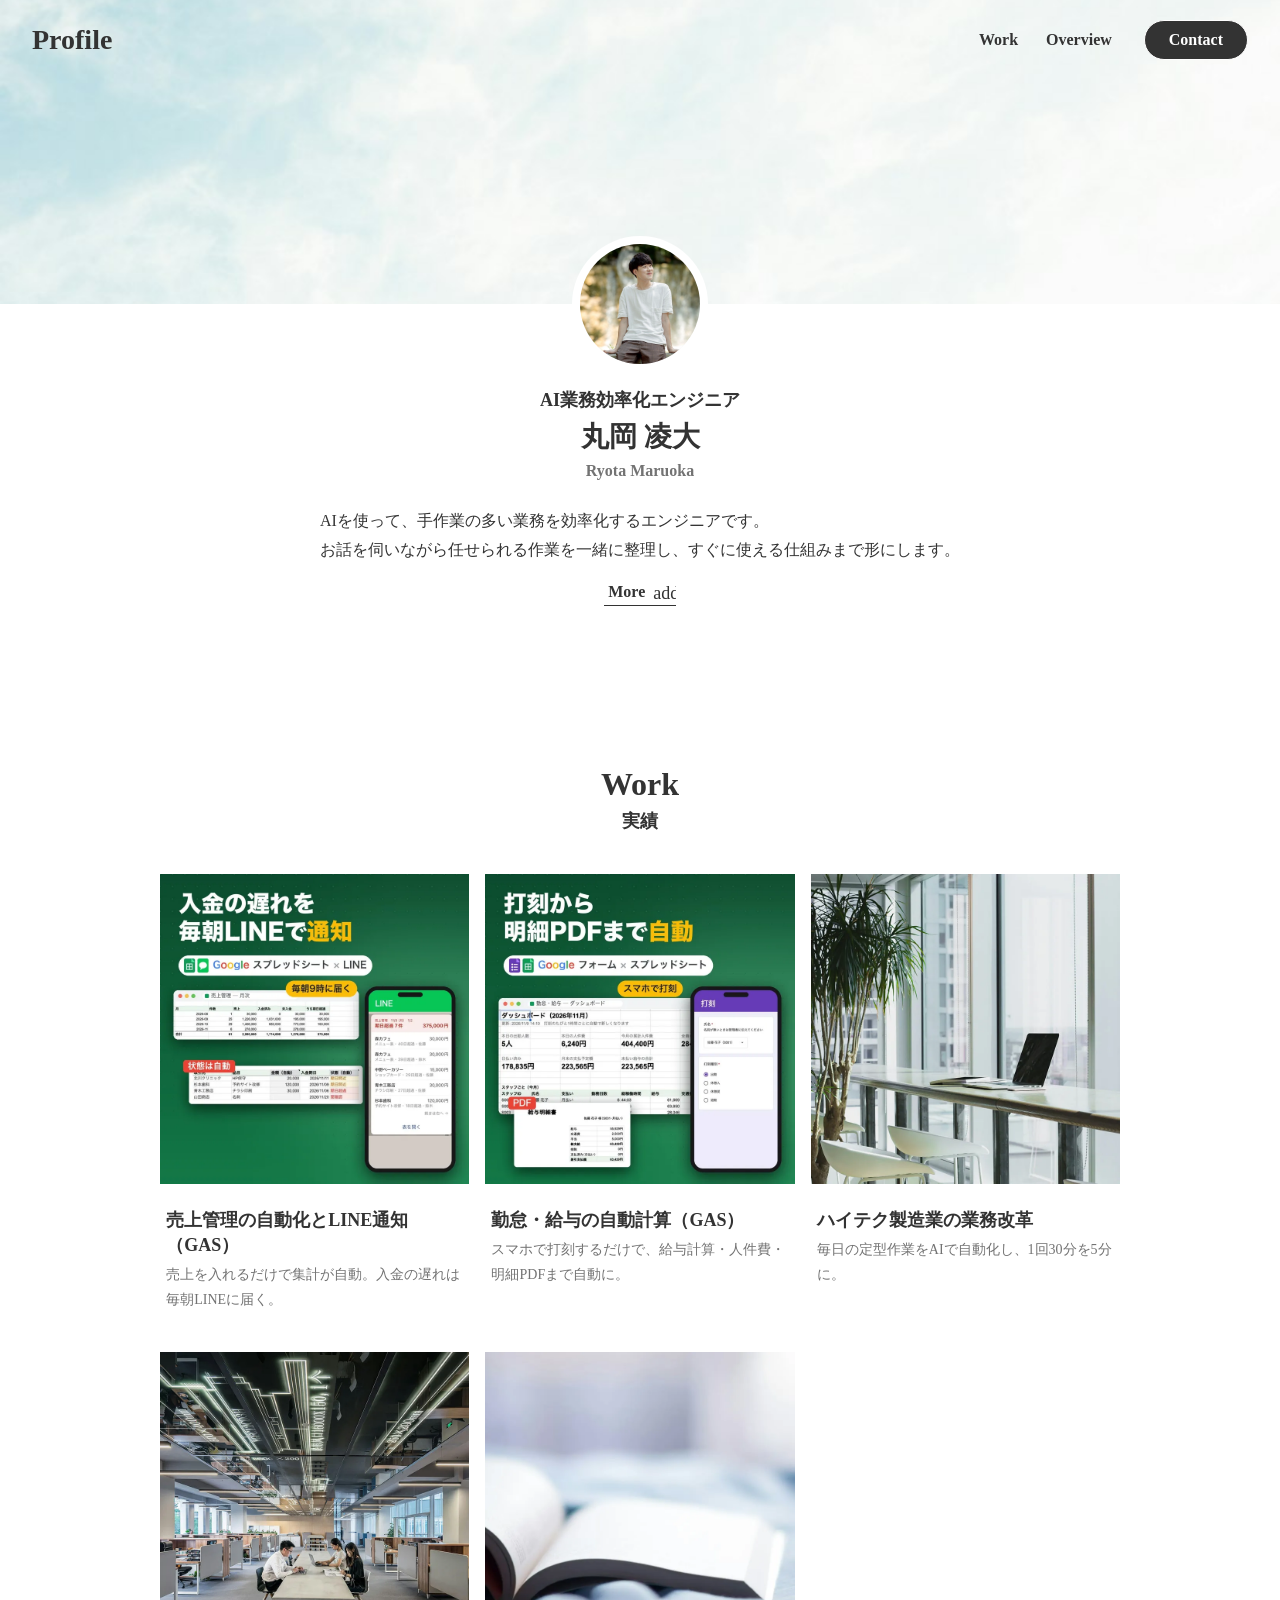
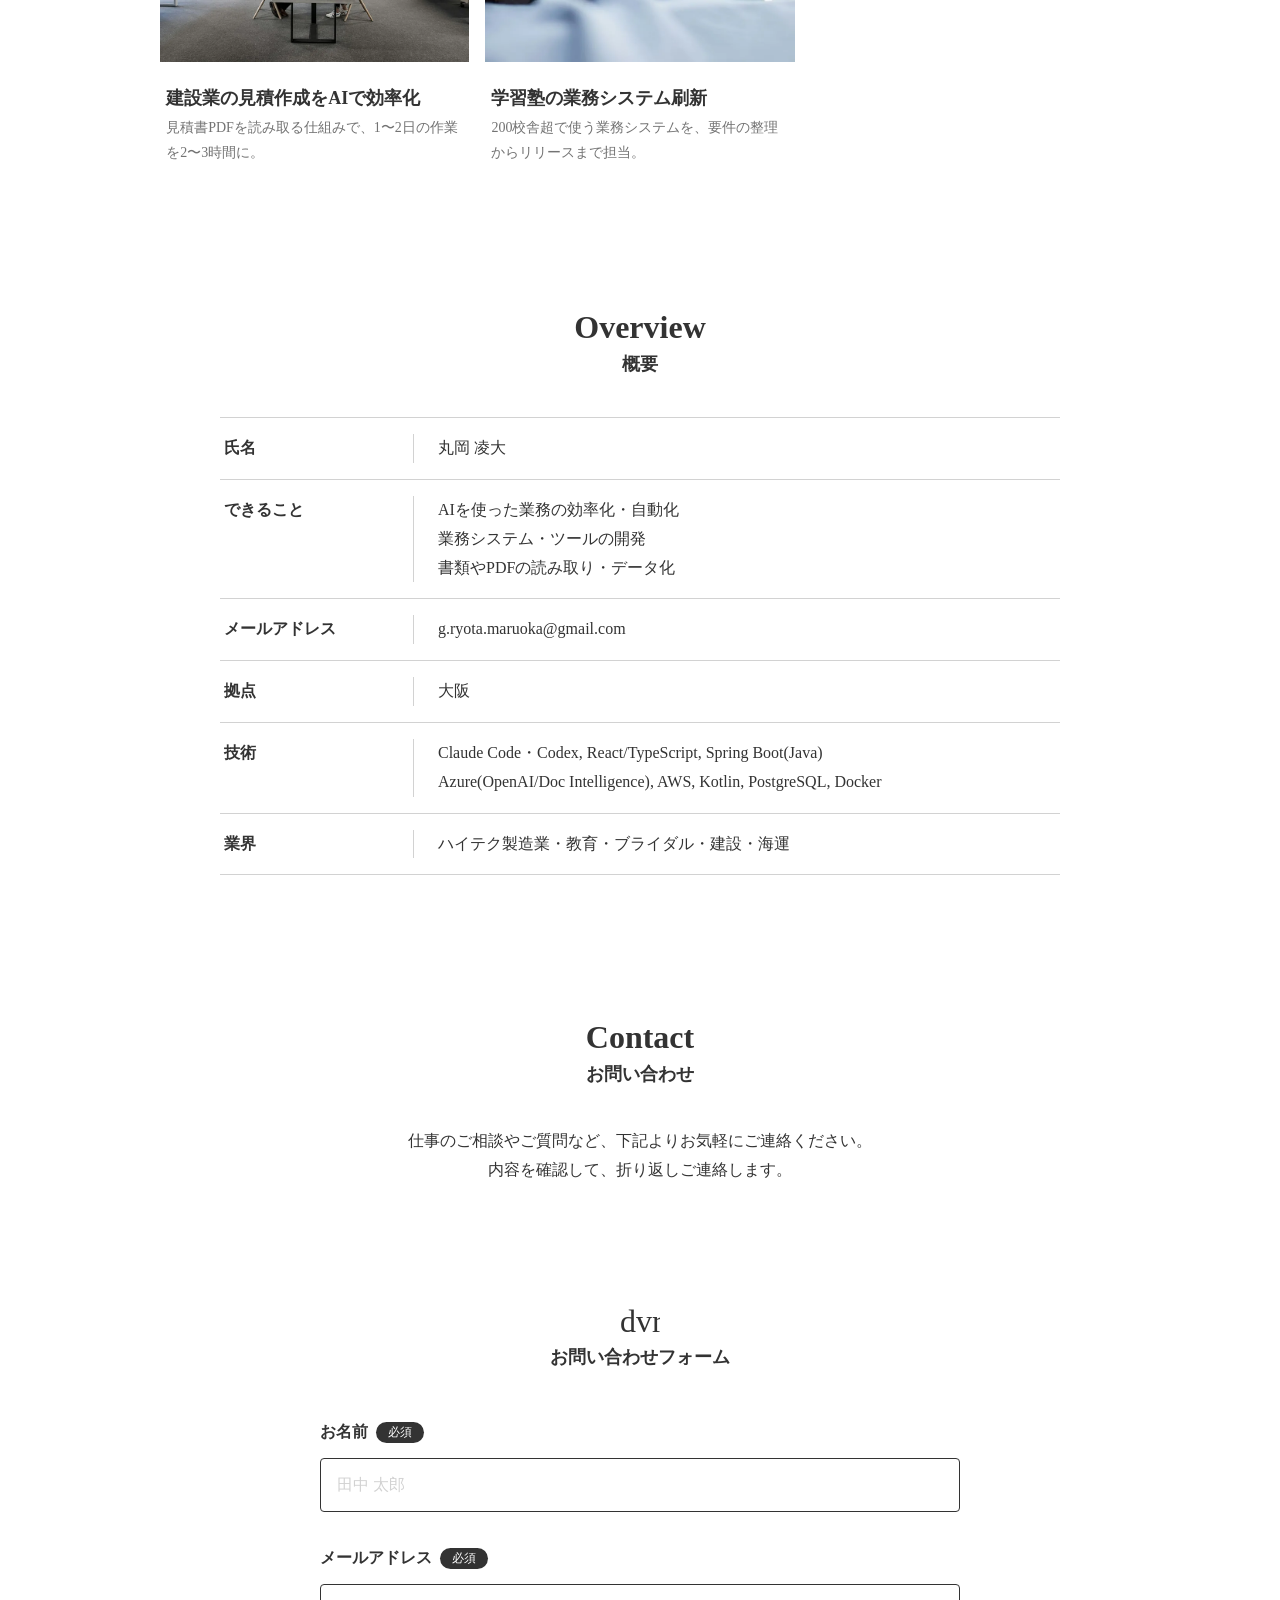
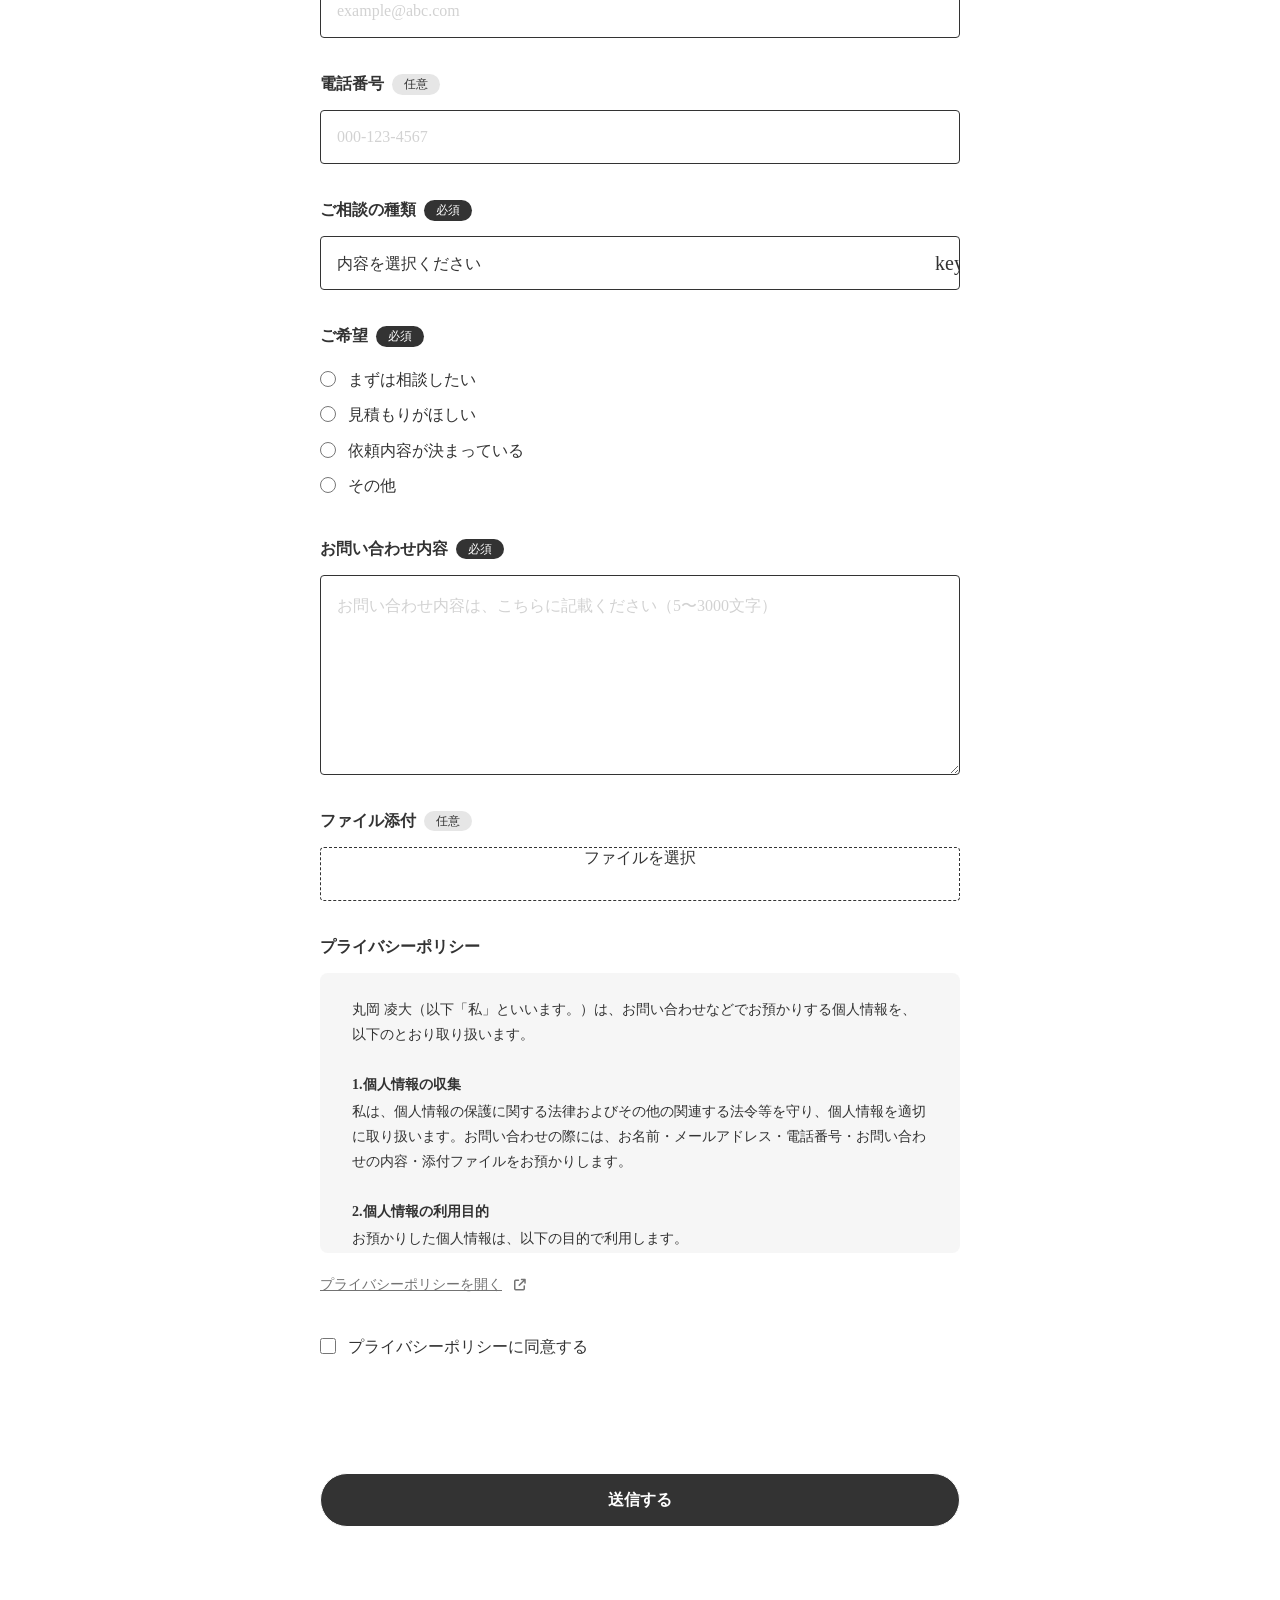
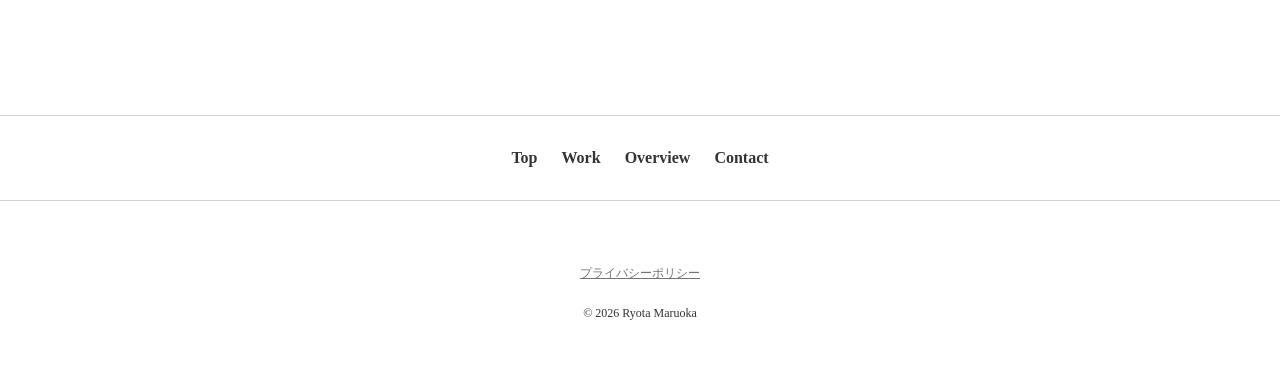
==== commit 896d5168: "予約カレンダーを外し、問い合わせをフォームだけに" ====
--- a/index.html
+++ b/index.html
@@ -25,7 +25,7 @@
 <script type="application/ld+json">{"@context": "https://schema.org", "@type": "WebSite", "name": "丸岡 凌大 | ポートフォリオ", "url": "https://gryotamaruoka-dev.github.io/portfolio/", "inLanguage": "ja"}</script>
 <script type="application/ld+json">{"@context": "https://schema.org", "@type": "Person", "name": "丸岡 凌大", "alternateName": "Ryota Maruoka", "jobTitle": "AI業務効率化エンジニア", "url": "https://gryotamaruoka-dev.github.io/portfolio/", "image": "https://gryotamaruoka-dev.github.io/portfolio/assets/profile.webp", "email": "mailto:g.ryota.maruoka@gmail.com", "address": {"@type": "PostalAddress", "addressRegion": "大阪府", "addressCountry": "JP"}, "knowsAbout": ["AIを使った業務の効率化・自動化", "業務システム・ツールの開発", "書類やPDFの読み取り・データ化", "Google Apps Script"]}</script>
 <!-- meta:end -->
-<meta http-equiv="Content-Security-Policy" content="default-src 'self'; script-src 'self' https://challenges.cloudflare.com https://asset.timerex.net/js/embed.js; style-src 'self' 'unsafe-inline' https://fonts.googleapis.com https://cdnjs.cloudflare.com; font-src 'self' data: https://fonts.gstatic.com https://cdnjs.cloudflare.com; img-src 'self' data:; connect-src https://script.google.com https://script.googleusercontent.com; frame-src https://challenges.cloudflare.com https://timerex.net/s/; base-uri 'self'; form-action 'none'; object-src 'none'">
+<meta http-equiv="Content-Security-Policy" content="default-src 'self'; script-src 'self' https://challenges.cloudflare.com; style-src 'self' 'unsafe-inline' https://fonts.googleapis.com https://cdnjs.cloudflare.com; font-src 'self' data: https://fonts.gstatic.com https://cdnjs.cloudflare.com; img-src 'self' data:; connect-src https://script.google.com https://script.googleusercontent.com; frame-src https://challenges.cloudflare.com; base-uri 'self'; form-action 'none'; object-src 'none'">
 <meta name="referrer" content="strict-origin-when-cross-origin">
 <link rel="stylesheet" href="https://fonts.googleapis.com/css?family=Noto+Sans+JP:300,400,700,900&amp;subset=japanese">
 <link rel="stylesheet" href="https://fonts.googleapis.com/css2?family=Inter:wght@100;200;300;400;500;600;700;800;900&amp;display=swap">
@@ -35,14 +35,13 @@
 <link rel="stylesheet" href="https://fonts.googleapis.com/css2?family=Material+Symbols+Sharp:opsz,wght,FILL,GRAD@24,100..700,0..1,0&amp;display=block">
 <link rel="stylesheet" href="https://fonts.googleapis.com/icon?family=Material+Icons">
 <link rel="stylesheet" href="https://cdnjs.cloudflare.com/ajax/libs/font-awesome/6.5.1/css/all.min.css">
-<link rel="stylesheet" href="style.css?v=1794330000000">
+<link rel="stylesheet" href="style.css?v=1795000000000">
 <link rel="stylesheet" href="index-page.css?v=e406dc08c9">
 </head>
 <body>
-<div class="page"><div class="box sd r1"><header class="box sd r2"><div class="box sd r3"><a class="box sd r4"><p class="text sd r5">Profile</p></a><div class="box sd r6"><nav class="box sd r7"><ul class="box sd r8"><li class="box sd r9"><a class="box sd r10"><p class="text sd r11">Work</p><div class="box sd r12"></div></a></li><li class="box sd r17"><a class="box sd r18"><p class="text sd r19">Overview</p><div class="box sd r20"></div></a></li></ul></nav><div class="box sd r23"><a class="box sd r24"><p class="text sd r25">Contact</p></a></div><button class="box sd r26" type="button" aria-label="メニューを開く"><i class="material-icons sd r27">menu</i></button></div></div></header><main class="box sd r28"><div class="box sd r29"><div class="image sd r30"><div class="image-background bg-hero"></div></div></div><div class="box sd r31"><div class="box sd r32"><div class="image sd r33"><div class="image-background bg-profile" role="img" aria-label="丸岡のプロフィール写真"></div></div><p class="text dcb53ec8 sd r34">AI業務効率化エンジニア</p><h1 class="text sd r35">丸岡 凌大</h1><p class="text sd r36">Ryota Maruoka</p><p class="text 1f8a2a21 sd r46">AIを使って、手作業の多い業務を効率化するエンジニアです。<br>お話を伺いながら任せられる作業を一緒に整理し、すぐに使える仕組みまで形にします。</p><div class="box sd r47"><button class="button sd r48"><p class="text sd r49">More</p><p class="text sd absolute r50">Close<br></p><i aria-hidden="true" class="material-symbols-outlined material-symbols sd r51">add</i><div class="box sd absolute r52"></div><div class="box sd absolute r53"></div></button><div class="box sd r54"><div class="box sd r55"><p class="text 1f8a2a21 sd r56">こんなご相談をお受けしています。<br>・毎日の転記や集計を自動にしたい<br>・AIを業務に取り入れたいが、何から始めればよいか分からない<br>・社内で使う小さなツールや業務システムを作りたい<br>作業の聞き取りから、仕組みづくり、使い始めるまでを一人で担当します。</p></div></div></div></div><div class="box sd r57"></div></div><section class="box sd r73" aria-label="Work 実績"><div class="box sd r74"><div class="box sd r75"><h2 class="text ee9a36bf sd r76">Work</h2><p class="text ed8306b5 sd r77">実績</p></div><ul class="box sd r78"><li class="box sd r79"><a href="works/uriage-gas.html" class="work-link"><div class="box sd r80"><div class="box sd r81"><img loading="lazy" decoding="async" width="800" height="800" alt="売上管理の月次の集計と、LINE に届く通知の画面" src="assets/work-uriage-thumb.webp" class="img sd r82"></div><div class="box sd r83"><h3 class="text dcb53ec8 sd r84">売上管理の自動化とLINE通知（GAS）</h3><p class="text 8283ad1f sd r85">売上を入れるだけで集計が自動。入金の遅れは毎朝LINEに届く。</p></div></div></a></li><li class="box sd r79"><a href="works/kintai-gas.html" class="work-link"><div class="box sd r80"><div class="box sd r81"><img loading="lazy" decoding="async" width="800" height="800" alt="勤怠・給与のダッシュボードの画面" src="assets/work-kintai-thumb.webp" class="img sd r82"></div><div class="box sd r83"><h3 class="text dcb53ec8 sd r84">勤怠・給与の自動計算（GAS）</h3><p class="text 8283ad1f sd r85">スマホで打刻するだけで、給与計算・人件費・明細PDFまで自動に。</p></div></div></a></li><li class="box sd r79"><a href="works/ai-bpr.html" class="work-link"><div class="box sd r80"><div class="box sd r81"><img loading="lazy" decoding="async" width="800" height="800" alt="" src="assets/3048f4d47a46.webp" class="img sd r82"></div><div class="box sd r83"><h3 class="text dcb53ec8 sd r84">ハイテク製造業の業務改革</h3><p class="text 8283ad1f sd r85">毎日の定型作業をAIで自動化し、1回30分を5分に。</p></div></div></a></li><li class="box sd r86"><a href="works/estimate-ai.html" class="work-link"><div class="box sd r87"><div class="box sd r88"><img loading="lazy" decoding="async" width="800" height="800" alt="" src="assets/1ed0d5e38161.webp" class="img sd r89"></div><div class="box sd r90"><h3 class="text dcb53ec8 sd r91">建設業の見積作成をAIで効率化</h3><p class="text 8283ad1f sd r92">見積書PDFを読み取る仕組みで、1〜2日の作業を2〜3時間に。</p></div></div></a></li><li class="box sd r93"><a href="works/juku-system.html" class="work-link"><div class="box sd r94"><div class="box sd r95"><img loading="lazy" decoding="async" width="800" height="800" alt="" src="assets/0348db44d5a6.webp" class="img sd r96"></div><div class="box sd r97"><h3 class="text dcb53ec8 sd r98">学習塾の業務システム刷新</h3><p class="text 8283ad1f sd r99">200校舎超で使う業務システムを、要件の整理からリリースまで担当。</p></div></div></a></li></ul></div></section><section class="box sd r106" aria-label="Overview 概要"><div class="box sd r107"><div class="box sd r108"><h2 class="text ee9a36bf sd r109">Overview</h2><p class="text ed8306b5 sd r110">概要</p></div><ul class="box sd r111"><li class="box sd r112"><div class="box sd r113"><div class="box sd r114"><h3 class="text 13bd5f57 sd r115">氏名</h3><div class="box sd absolute r116"></div></div><p class="text 1f8a2a21 sd r117">丸岡 凌大</p></div></li><li class="box sd r118"><div class="box sd r119"><div class="box sd r120"><h3 class="text 13bd5f57 sd r121">できること</h3><div class="box sd absolute r122"></div></div><p class="text 1f8a2a21 sd r123">AIを使った業務の効率化・自動化<br>業務システム・ツールの開発<br>書類やPDFの読み取り・データ化</p></div></li><li class="box sd r124"><div class="box sd r125"><div class="box sd r126"><h3 class="text 13bd5f57 sd r127">メールアドレス</h3><div class="box sd absolute r128"></div></div><p class="text 1f8a2a21 sd r129">g.ryota.maruoka@gmail.com</p></div></li><li class="box sd r136"><div class="box sd r137"><div class="box sd r138"><h3 class="text 13bd5f57 sd r139">拠点</h3><div class="box sd absolute r140"></div></div><p class="text 1f8a2a21 sd r141">大阪</p></div></li><li class="box sd r142"><div class="box sd r143"><div class="box sd r144"><h3 class="text 13bd5f57 sd r145">技術</h3><div class="box sd absolute r146"></div></div><p class="text 1f8a2a21 sd r147">Claude Code・Codex, React/TypeScript, Spring Boot(Java)<br>Azure(OpenAI/Doc Intelligence), AWS, Kotlin, PostgreSQL, Docker</p></div></li><li class="box sd r148"><div class="box sd r149"><div class="box sd r150"><h3 class="text 13bd5f57 sd r151">業界</h3><div class="box sd absolute r152"></div></div><p class="text 1f8a2a21 sd r153">ハイテク製造業・教育・ブライダル・建設・海運</p></div></li></ul></div></section><section class="box sd r155" aria-label="Contact お問い合わせ"><div class="box sd r156"><div class="box sd r157"><h2 class="text ee9a36bf sd r158">Contact</h2><p class="text ed8306b5 sd r159">お問い合わせ</p></div><p class="text 1f8a2a21 sd r160">仕事のご相談やご質問など、お気軽にご連絡ください。<br>日時を決めて話したい方は「カレンダーから予約」、文章で相談したい方は「フォームで問い合わせ」をお選びください。</p><div class="ctabs" id="contact-tabs" role="tablist" aria-label="ご連絡の方法"><button type="button" class="ctab" role="tab" id="tab-calendar" aria-controls="booking" aria-selected="true">カレンダーから予約</button><button type="button" class="ctab" role="tab" id="tab-form" aria-controls="panel-form" aria-selected="false">フォームで問い合わせ</button></div><div class="cpanel booking" id="booking" role="tabpanel" aria-labelledby="tab-calendar"><p class="booking-lead">60分の無料オンライン相談（Google Meet）です。<br>下の表から空いている日時を選ぶと、そのまま予約できます。</p><ol class="booking-steps"><li>日時を選ぶ</li><li>お名前などを入力</li><li>確定（メールで Google Meet のURLが届きます）</li></ol><div id="timerex_calendar" data-url="https://timerex.net/s/g.ryota.maruoka_35c5/38271416"></div><p class="booking-fallback" id="booking-fallback" hidden>予約の表を読み込めませんでした。<a href="https://timerex.net/s/g.ryota.maruoka_35c5/38271416" target="_blank" rel="noopener">予約ページを開く</a>か、「フォームで問い合わせ」からご連絡ください。</p><noscript><p class="booking-fallback"><a href="https://timerex.net/s/g.ryota.maruoka_35c5/38271416" target="_blank" rel="noopener">予約ページを開く</a></p></noscript><p class="booking-note">営業のお電話はいたしません。日程の変更・キャンセルは、予約後に届くメールからできます。</p></div><div class="cpanel" id="panel-form" role="tabpanel" aria-labelledby="tab-form"><div class="box sd r177"><i class="material-symbols-outlined material-symbols sd r178">dvr</i><h3 class="text dcb53ec8 sd r179">お問い合わせフォーム</h3><form name="お問い合わせフォーム" class="form sd r180" id="contact-form" data-endpoint="https://script.google.com/macros/s/AKfycbxybPlpJHvPiABtnQP-vf3SPsj-H_d_gJrHRan_QUI1A7oVPyzrt53uV04S5vzN6h0/exec" data-sitekey="0x4AAAAAAF52sQ0TiVy5_7dK"><div class="hp-field" aria-hidden="true"><label>空けておいてください<input type="text" name="website" tabindex="-1" autocomplete="off"></label></div><div class="box sd r181"><div class="box sd r182"><label class="text sd r183" for="f-name">お名前</label><div class="box sd r184"><p class="text sd r185">必須<br></p></div></div><input name="お名前" id="f-name" aria-label="お名前（必須）" autocomplete="name" placeholder="田中 太郎" required="" maxlength="50" type="text" class="input r186" value=""></div><div class="box sd r187"><div class="box sd r188"><label class="text sd r189" for="f-email">メールアドレス</label><div class="box sd r190"><p class="text sd r191">必須<br></p></div></div><input name="メールアドレス" id="f-email" aria-label="メールアドレス（必須）" autocomplete="email" placeholder="example@abc.com" required="" maxlength="254" type="email" class="input r192" value=""></div><div class="box sd r193"><div class="box sd r194"><label class="text sd r195" for="f-tel">電話番号</label><div class="box sd r196"><p class="text sd r197">任意<br></p></div></div><input name="電話番号" id="f-tel" aria-label="電話番号（任意）" autocomplete="tel" placeholder="000-123-4567" maxlength="20" type="tel" class="input r198" value=""></div><div class="box sd r199"><div class="box sd r200"><label class="text sd r201" for="f-kind">ご相談の種類</label><div class="box sd r202"><p class="text sd r203">必須<br></p></div></div><div class="box sd r204"><select name="ご相談の種類" id="f-kind" aria-label="ご相談の種類（必須）" required="" class="select sd r205"><option selected="" value="">内容を選択ください</option><option value="業務の自動化・効率化">業務の自動化・効率化</option><option value="AIの導入・活用">AIの導入・活用</option><option value="システム・ツールの開発">システム・ツールの開発</option><option value="その他">その他</option></select><i class="material-icons sd absolute r206">keyboard_arrow_down</i></div></div><div class="box sd r207"><div class="box sd r208"><p class="text sd r209">ご希望</p><div class="box sd r210"><p class="text sd r211">必須<br></p></div></div><div class="box sd r212" role="radiogroup" aria-label="ご希望（必須）"><div class="box sd r213"><input name="ご希望" required="" class="radio sd r214" type="radio" value="まずは相談したい" aria-label="まずは相談したい"><span class="text sd r215">まずは相談したい</span></div><div class="box sd r216"><input name="ご希望" required="" class="radio sd r217" type="radio" value="見積もりがほしい" aria-label="見積もりがほしい"><span class="text sd r218">見積もりがほしい</span></div><div class="box sd r219"><input name="ご希望" required="" class="radio sd r220" type="radio" value="依頼内容が決まっている" aria-label="依頼内容が決まっている"><span class="text sd r221">依頼内容が決まっている</span></div><div class="box sd r222"><input name="ご希望" required="" class="radio sd r223" type="radio" value="その他" aria-label="その他"><span class="text sd r224">その他</span></div></div></div><div class="box sd r225"><div class="box sd r226"><label class="text sd r227" for="f-message">お問い合わせ内容</label><div class="box sd r228"><p class="text sd r229">必須<br></p></div></div><textarea name="お問い合わせ内容" id="f-message" aria-label="お問い合わせ内容（必須）" placeholder="お問い合わせ内容は、こちらに記載ください（5〜3000文字）" required="" minlength="5" maxlength="3000" class="textarea r230"></textarea></div><div class="box sd r231"><div class="box sd r232"><label class="text sd r233" for="f-file">ファイル添付</label><div class="box sd r234"><p class="text sd r235">任意<br></p></div></div><label class="file sd r236"><input type="file" name="ファイル" id="f-file" aria-label="ファイル添付（任意）" accept=".pdf,.png,.jpg,.jpeg,.gif,.webp,.docx,.xlsx,.pptx,.csv,.txt">ファイルを選択</label></div><div class="box sd r237"><div class="box sd r238"><p class="text sd r239">プライバシーポリシー</p></div><div class="box sd r240"><div class="box sd r241"><p class="text 8283ad1f sd r242">丸岡 凌大（以下「私」といいます。）は、お問い合わせなどでお預かりする個人情報を、以下のとおり取り扱います。</p><p class="text sd r243">1.個人情報の収集</p><p class="text 8283ad1f sd r244">私は、個人情報の保護に関する法律およびその他の関連する法令等を守り、個人情報を適切に取り扱います。お問い合わせの際には、お名前・メールアドレス・電話番号・お問い合わせの内容・添付ファイルをお預かりします。</p><p class="text sd r245">2.個人情報の利用目的</p><p class="text 8283ad1f sd r246">お預かりした個人情報は、以下の目的で利用します。<br>・お問い合わせへの返信<br>・ご相談内容の確認と、お見積り・ご提案の作成<br>・ご依頼いただいた業務の実施とご連絡</p><p class="text sd r247">3.個人情報の第三者提供</p><p class="text 8283ad1f sd r248">法令に基づく場合を除き、ご本人の同意なく個人情報を第三者に提供しません。</p><p class="text sd r249">4.個人情報の安全管理</p><p class="text 8283ad1f sd r250">お預かりした個人情報は、漏えい・紛失・改ざんが起きないよう適切に管理し、不要になったものは速やかに削除します。</p><p class="text sd r251">5.外部サービスの利用</p><p class="text 8283ad1f sd r252">メールなど、業務で使うクラウドサービスに個人情報を保存することがあります。その場合も、上記の利用目的の範囲内で取り扱います。相談のご予約には日程調整サービス「TimeRex」を利用しており、予約の際にご入力いただいた情報は同サービスに保存されます。</p><p class="text sd r253">6.事業者の氏名</p><p class="text 8283ad1f sd r254">丸岡 凌大（個人）</p><p class="text sd r255">7.お問い合わせ窓口</p><p class="text 8283ad1f sd r256">ご自身の個人情報の開示・訂正・削除などをご希望の場合は、以下までご連絡ください。<br>・メールアドレス：g.ryota.maruoka@gmail.com<br><br>2026年11月9日 制定</p></div></div><div class="box sd r257"><a class="box sd r258" href="privacy.html" target="_blank" rel="noopener"><p class="text sd r259">プライバシーポリシーを開く</p><i aria-label="新規タブで開く" class="fa-solid fa-arrow-up-right-from-square sd r260"></i></a></div><div class="box sd r261"><input name="プライバシーポリシー同意" aria-label="プライバシーポリシーに同意する" required="" class="checkbox sd r262" type="checkbox"><p class="text sd r263">プライバシーポリシーに同意する</p></div></div><div class="cf-turnstile-slot" id="turnstile-slot"></div><button class="button sd r264" type="submit"><p class="text 1fa5f15e sd r265">送信する</p></button><p class="form-status" id="form-status" role="status" aria-live="polite"></p></form></div></div></div></section></main><footer class="box sd r266"><div class="box sd r267"><ul class="box sd r268"><li class="box sd r269"><a class="box sd r270"><p class="text sd r271">Top</p></a></li><li class="box sd r272"><a class="box sd r273"><p class="text sd r274">Work</p></a></li><li class="box sd r278"><a class="box sd r279"><p class="text sd r280">Overview</p></a></li><li class="box sd r281"><a class="box sd r282"><p class="text sd r283">Contact</p></a></li></ul></div><div class="box sd r284"><div class="box sd r285"><a class="text sd r286" href="privacy.html">プライバシーポリシー</a></div><p class="text sd r287">© 2026 Ryota Maruoka</p></div></footer></div></div>
+<div class="page"><div class="box sd r1"><header class="box sd r2"><div class="box sd r3"><a class="box sd r4"><p class="text sd r5">Profile</p></a><div class="box sd r6"><nav class="box sd r7"><ul class="box sd r8"><li class="box sd r9"><a class="box sd r10"><p class="text sd r11">Work</p><div class="box sd r12"></div></a></li><li class="box sd r17"><a class="box sd r18"><p class="text sd r19">Overview</p><div class="box sd r20"></div></a></li></ul></nav><div class="box sd r23"><a class="box sd r24"><p class="text sd r25">Contact</p></a></div><button class="box sd r26" type="button" aria-label="メニューを開く"><i class="material-icons sd r27">menu</i></button></div></div></header><main class="box sd r28"><div class="box sd r29"><div class="image sd r30"><div class="image-background bg-hero"></div></div></div><div class="box sd r31"><div class="box sd r32"><div class="image sd r33"><div class="image-background bg-profile" role="img" aria-label="丸岡のプロフィール写真"></div></div><p class="text dcb53ec8 sd r34">AI業務効率化エンジニア</p><h1 class="text sd r35">丸岡 凌大</h1><p class="text sd r36">Ryota Maruoka</p><p class="text 1f8a2a21 sd r46">AIを使って、手作業の多い業務を効率化するエンジニアです。<br>お話を伺いながら任せられる作業を一緒に整理し、すぐに使える仕組みまで形にします。</p><div class="box sd r47"><button class="button sd r48"><p class="text sd r49">More</p><p class="text sd absolute r50">Close<br></p><i aria-hidden="true" class="material-symbols-outlined material-symbols sd r51">add</i><div class="box sd absolute r52"></div><div class="box sd absolute r53"></div></button><div class="box sd r54"><div class="box sd r55"><p class="text 1f8a2a21 sd r56">こんなご相談をお受けしています。<br>・毎日の転記や集計を自動にしたい<br>・AIを業務に取り入れたいが、何から始めればよいか分からない<br>・社内で使う小さなツールや業務システムを作りたい<br>作業の聞き取りから、仕組みづくり、使い始めるまでを一人で担当します。</p></div></div></div></div><div class="box sd r57"></div></div><section class="box sd r73" aria-label="Work 実績"><div class="box sd r74"><div class="box sd r75"><h2 class="text ee9a36bf sd r76">Work</h2><p class="text ed8306b5 sd r77">実績</p></div><ul class="box sd r78"><li class="box sd r79"><a href="works/uriage-gas.html" class="work-link"><div class="box sd r80"><div class="box sd r81"><img loading="lazy" decoding="async" width="800" height="800" alt="売上管理の月次の集計と、LINE に届く通知の画面" src="assets/work-uriage-thumb.webp" class="img sd r82"></div><div class="box sd r83"><h3 class="text dcb53ec8 sd r84">売上管理の自動化とLINE通知（GAS）</h3><p class="text 8283ad1f sd r85">売上を入れるだけで集計が自動。入金の遅れは毎朝LINEに届く。</p></div></div></a></li><li class="box sd r79"><a href="works/kintai-gas.html" class="work-link"><div class="box sd r80"><div class="box sd r81"><img loading="lazy" decoding="async" width="800" height="800" alt="勤怠・給与のダッシュボードの画面" src="assets/work-kintai-thumb.webp" class="img sd r82"></div><div class="box sd r83"><h3 class="text dcb53ec8 sd r84">勤怠・給与の自動計算（GAS）</h3><p class="text 8283ad1f sd r85">スマホで打刻するだけで、給与計算・人件費・明細PDFまで自動に。</p></div></div></a></li><li class="box sd r79"><a href="works/ai-bpr.html" class="work-link"><div class="box sd r80"><div class="box sd r81"><img loading="lazy" decoding="async" width="800" height="800" alt="" src="assets/3048f4d47a46.webp" class="img sd r82"></div><div class="box sd r83"><h3 class="text dcb53ec8 sd r84">ハイテク製造業の業務改革</h3><p class="text 8283ad1f sd r85">毎日の定型作業をAIで自動化し、1回30分を5分に。</p></div></div></a></li><li class="box sd r86"><a href="works/estimate-ai.html" class="work-link"><div class="box sd r87"><div class="box sd r88"><img loading="lazy" decoding="async" width="800" height="800" alt="" src="assets/1ed0d5e38161.webp" class="img sd r89"></div><div class="box sd r90"><h3 class="text dcb53ec8 sd r91">建設業の見積作成をAIで効率化</h3><p class="text 8283ad1f sd r92">見積書PDFを読み取る仕組みで、1〜2日の作業を2〜3時間に。</p></div></div></a></li><li class="box sd r93"><a href="works/juku-system.html" class="work-link"><div class="box sd r94"><div class="box sd r95"><img loading="lazy" decoding="async" width="800" height="800" alt="" src="assets/0348db44d5a6.webp" class="img sd r96"></div><div class="box sd r97"><h3 class="text dcb53ec8 sd r98">学習塾の業務システム刷新</h3><p class="text 8283ad1f sd r99">200校舎超で使う業務システムを、要件の整理からリリースまで担当。</p></div></div></a></li></ul></div></section><section class="box sd r106" aria-label="Overview 概要"><div class="box sd r107"><div class="box sd r108"><h2 class="text ee9a36bf sd r109">Overview</h2><p class="text ed8306b5 sd r110">概要</p></div><ul class="box sd r111"><li class="box sd r112"><div class="box sd r113"><div class="box sd r114"><h3 class="text 13bd5f57 sd r115">氏名</h3><div class="box sd absolute r116"></div></div><p class="text 1f8a2a21 sd r117">丸岡 凌大</p></div></li><li class="box sd r118"><div class="box sd r119"><div class="box sd r120"><h3 class="text 13bd5f57 sd r121">できること</h3><div class="box sd absolute r122"></div></div><p class="text 1f8a2a21 sd r123">AIを使った業務の効率化・自動化<br>業務システム・ツールの開発<br>書類やPDFの読み取り・データ化</p></div></li><li class="box sd r124"><div class="box sd r125"><div class="box sd r126"><h3 class="text 13bd5f57 sd r127">メールアドレス</h3><div class="box sd absolute r128"></div></div><p class="text 1f8a2a21 sd r129">g.ryota.maruoka@gmail.com</p></div></li><li class="box sd r136"><div class="box sd r137"><div class="box sd r138"><h3 class="text 13bd5f57 sd r139">拠点</h3><div class="box sd absolute r140"></div></div><p class="text 1f8a2a21 sd r141">大阪</p></div></li><li class="box sd r142"><div class="box sd r143"><div class="box sd r144"><h3 class="text 13bd5f57 sd r145">技術</h3><div class="box sd absolute r146"></div></div><p class="text 1f8a2a21 sd r147">Claude Code・Codex, React/TypeScript, Spring Boot(Java)<br>Azure(OpenAI/Doc Intelligence), AWS, Kotlin, PostgreSQL, Docker</p></div></li><li class="box sd r148"><div class="box sd r149"><div class="box sd r150"><h3 class="text 13bd5f57 sd r151">業界</h3><div class="box sd absolute r152"></div></div><p class="text 1f8a2a21 sd r153">ハイテク製造業・教育・ブライダル・建設・海運</p></div></li></ul></div></section><section class="box sd r155" aria-label="Contact お問い合わせ"><div class="box sd r156"><div class="box sd r157"><h2 class="text ee9a36bf sd r158">Contact</h2><p class="text ed8306b5 sd r159">お問い合わせ</p></div><p class="text 1f8a2a21 sd r160">仕事のご相談やご質問など、下記よりお気軽にご連絡ください。<br>内容を確認して、折り返しご連絡します。</p><div class="box sd r177"><i class="material-symbols-outlined material-symbols sd r178">dvr</i><h3 class="text dcb53ec8 sd r179">お問い合わせフォーム</h3><form name="お問い合わせフォーム" class="form sd r180" id="contact-form" data-endpoint="https://script.google.com/macros/s/AKfycbxybPlpJHvPiABtnQP-vf3SPsj-H_d_gJrHRan_QUI1A7oVPyzrt53uV04S5vzN6h0/exec" data-sitekey="0x4AAAAAAF52sQ0TiVy5_7dK"><div class="hp-field" aria-hidden="true"><label>空けておいてください<input type="text" name="website" tabindex="-1" autocomplete="off"></label></div><div class="box sd r181"><div class="box sd r182"><label class="text sd r183" for="f-name">お名前</label><div class="box sd r184"><p class="text sd r185">必須<br></p></div></div><input name="お名前" id="f-name" aria-label="お名前（必須）" autocomplete="name" placeholder="田中 太郎" required="" maxlength="50" type="text" class="input r186" value=""></div><div class="box sd r187"><div class="box sd r188"><label class="text sd r189" for="f-email">メールアドレス</label><div class="box sd r190"><p class="text sd r191">必須<br></p></div></div><input name="メールアドレス" id="f-email" aria-label="メールアドレス（必須）" autocomplete="email" placeholder="example@abc.com" required="" maxlength="254" type="email" class="input r192" value=""></div><div class="box sd r193"><div class="box sd r194"><label class="text sd r195" for="f-tel">電話番号</label><div class="box sd r196"><p class="text sd r197">任意<br></p></div></div><input name="電話番号" id="f-tel" aria-label="電話番号（任意）" autocomplete="tel" placeholder="000-123-4567" maxlength="20" type="tel" class="input r198" value=""></div><div class="box sd r199"><div class="box sd r200"><label class="text sd r201" for="f-kind">ご相談の種類</label><div class="box sd r202"><p class="text sd r203">必須<br></p></div></div><div class="box sd r204"><select name="ご相談の種類" id="f-kind" aria-label="ご相談の種類（必須）" required="" class="select sd r205"><option selected="" value="">内容を選択ください</option><option value="業務の自動化・効率化">業務の自動化・効率化</option><option value="AIの導入・活用">AIの導入・活用</option><option value="システム・ツールの開発">システム・ツールの開発</option><option value="その他">その他</option></select><i class="material-icons sd absolute r206">keyboard_arrow_down</i></div></div><div class="box sd r207"><div class="box sd r208"><p class="text sd r209">ご希望</p><div class="box sd r210"><p class="text sd r211">必須<br></p></div></div><div class="box sd r212" role="radiogroup" aria-label="ご希望（必須）"><div class="box sd r213"><input name="ご希望" required="" class="radio sd r214" type="radio" value="まずは相談したい" aria-label="まずは相談したい"><span class="text sd r215">まずは相談したい</span></div><div class="box sd r216"><input name="ご希望" required="" class="radio sd r217" type="radio" value="見積もりがほしい" aria-label="見積もりがほしい"><span class="text sd r218">見積もりがほしい</span></div><div class="box sd r219"><input name="ご希望" required="" class="radio sd r220" type="radio" value="依頼内容が決まっている" aria-label="依頼内容が決まっている"><span class="text sd r221">依頼内容が決まっている</span></div><div class="box sd r222"><input name="ご希望" required="" class="radio sd r223" type="radio" value="その他" aria-label="その他"><span class="text sd r224">その他</span></div></div></div><div class="box sd r225"><div class="box sd r226"><label class="text sd r227" for="f-message">お問い合わせ内容</label><div class="box sd r228"><p class="text sd r229">必須<br></p></div></div><textarea name="お問い合わせ内容" id="f-message" aria-label="お問い合わせ内容（必須）" placeholder="お問い合わせ内容は、こちらに記載ください（5〜3000文字）" required="" minlength="5" maxlength="3000" class="textarea r230"></textarea></div><div class="box sd r231"><div class="box sd r232"><label class="text sd r233" for="f-file">ファイル添付</label><div class="box sd r234"><p class="text sd r235">任意<br></p></div></div><label class="file sd r236"><input type="file" name="ファイル" id="f-file" aria-label="ファイル添付（任意）" accept=".pdf,.png,.jpg,.jpeg,.gif,.webp,.docx,.xlsx,.pptx,.csv,.txt">ファイルを選択</label></div><div class="box sd r237"><div class="box sd r238"><p class="text sd r239">プライバシーポリシー</p></div><div class="box sd r240"><div class="box sd r241"><p class="text 8283ad1f sd r242">丸岡 凌大（以下「私」といいます。）は、お問い合わせなどでお預かりする個人情報を、以下のとおり取り扱います。</p><p class="text sd r243">1.個人情報の収集</p><p class="text 8283ad1f sd r244">私は、個人情報の保護に関する法律およびその他の関連する法令等を守り、個人情報を適切に取り扱います。お問い合わせの際には、お名前・メールアドレス・電話番号・お問い合わせの内容・添付ファイルをお預かりします。</p><p class="text sd r245">2.個人情報の利用目的</p><p class="text 8283ad1f sd r246">お預かりした個人情報は、以下の目的で利用します。<br>・お問い合わせへの返信<br>・ご相談内容の確認と、お見積り・ご提案の作成<br>・ご依頼いただいた業務の実施とご連絡</p><p class="text sd r247">3.個人情報の第三者提供</p><p class="text 8283ad1f sd r248">法令に基づく場合を除き、ご本人の同意なく個人情報を第三者に提供しません。</p><p class="text sd r249">4.個人情報の安全管理</p><p class="text 8283ad1f sd r250">お預かりした個人情報は、漏えい・紛失・改ざんが起きないよう適切に管理し、不要になったものは速やかに削除します。</p><p class="text sd r251">5.外部サービスの利用</p><p class="text 8283ad1f sd r252">メールなど、業務で使うクラウドサービスに個人情報を保存することがあります。その場合も、上記の利用目的の範囲内で取り扱います。</p><p class="text sd r253">6.事業者の氏名</p><p class="text 8283ad1f sd r254">丸岡 凌大（個人）</p><p class="text sd r255">7.お問い合わせ窓口</p><p class="text 8283ad1f sd r256">ご自身の個人情報の開示・訂正・削除などをご希望の場合は、以下までご連絡ください。<br>・メールアドレス：g.ryota.maruoka@gmail.com<br><br>2026年11月9日 制定</p></div></div><div class="box sd r257"><a class="box sd r258" href="privacy.html" target="_blank" rel="noopener"><p class="text sd r259">プライバシーポリシーを開く</p><i aria-label="新規タブで開く" class="fa-solid fa-arrow-up-right-from-square sd r260"></i></a></div><div class="box sd r261"><input name="プライバシーポリシー同意" aria-label="プライバシーポリシーに同意する" required="" class="checkbox sd r262" type="checkbox"><p class="text sd r263">プライバシーポリシーに同意する</p></div></div><div class="cf-turnstile-slot" id="turnstile-slot"></div><button class="button sd r264" type="submit"><p class="text 1fa5f15e sd r265">送信する</p></button><p class="form-status" id="form-status" role="status" aria-live="polite"></p></form></div></div></section></main><footer class="box sd r266"><div class="box sd r267"><ul class="box sd r268"><li class="box sd r269"><a class="box sd r270"><p class="text sd r271">Top</p></a></li><li class="box sd r272"><a class="box sd r273"><p class="text sd r274">Work</p></a></li><li class="box sd r278"><a class="box sd r279"><p class="text sd r280">Overview</p></a></li><li class="box sd r281"><a class="box sd r282"><p class="text sd r283">Contact</p></a></li></ul></div><div class="box sd r284"><div class="box sd r285"><a class="text sd r286" href="privacy.html">プライバシーポリシー</a></div><p class="text sd r287">© 2026 Ryota Maruoka</p></div></footer></div></div>
 <script src="site.js?v=1794197414207"></script>
 <script src="contact.js?v=6" defer></script>
-<script src="booking.js?v=4" defer></script>
 
 
 </body></html>
--- a/style.css
+++ b/style.css
@@ -813,29 +813,3 @@
 #contact-form [role="radiogroup"][aria-invalid="true"] { outline: 1px solid #b4231a; outline-offset: 4px; border-radius: 4px; }
 .file-remove { margin: 8px 0 0; padding: 4px 12px; font-size: 13px; border: 1px solid #d2d2d2; border-radius: 999px; background: #fff; color: #333; cursor: pointer; align-self: flex-start; }
 .file-remove[hidden] { display: none; }
-
-/* お問い合わせの節のタブ（カレンダーから予約／フォームで問い合わせ）。切り替えは booking.js。JS が動かない時は両方見える */
-.ctabs { display: none; width: 100%; max-width: 640px; gap: 8px; margin: 32px 0 28px; }
-.tabs-on .ctabs { display: flex; }
-.ctab { flex: 1; padding: 14px 8px; font: inherit; font-size: 15px; font-weight: 700; color: #333; background: #fff; border: 1px solid #333; cursor: pointer; }
-.ctab[aria-selected="true"] { background: #333; color: #fff; }
-.ctab:focus-visible { outline: 2px solid #1f5f8b; outline-offset: 2px; }
-.cpanel { width: 100%; display: flex; flex-flow: column; align-items: center; }
-.cpanel[hidden] { display: none; }
-.booking { margin-top: 40px; }
-.tabs-on .booking { margin-top: 0; }
-.booking-lead { text-align: center; font-size: 16px; line-height: 1.8; margin: 0 0 24px; }
-.booking-steps { list-style: none; counter-reset: b; display: flex; justify-content: center; flex-wrap: wrap; gap: 8px 28px; padding: 0; margin: 0 0 32px; font-size: 14px; font-weight: 700; }
-.booking-steps li { counter-increment: b; display: flex; align-items: center; gap: 8px; }
-.booking-steps li::before { content: counter(b); width: 24px; height: 24px; border-radius: 50%; background: #333; color: #fff; display: grid; place-items: center; font-size: 12px; flex: none; }
-#timerex_calendar { min-height: 600px; width: 100%; }
-#timerex_calendar[hidden] { display: none; }
-.booking-fallback { text-align: center; font-size: 15px; margin: 24px 0 0; }
-.booking-fallback a { text-decoration: underline; }
-.booking-note { text-align: center; font-size: 13px; color: #737373; margin: 20px 0 0; }
-@media (max-width: 640px) {
-  .booking-steps { flex-direction: column; align-items: flex-start; width: fit-content; margin-inline: auto; }
-  /* 狭い窓の PC では TimeRex が幅 550px 以上を求めるので、枠の中に収める */
-  #timerex_calendar > div { min-width: 0 !important; }
-  .ctab { font-size: 14px; }
-}
